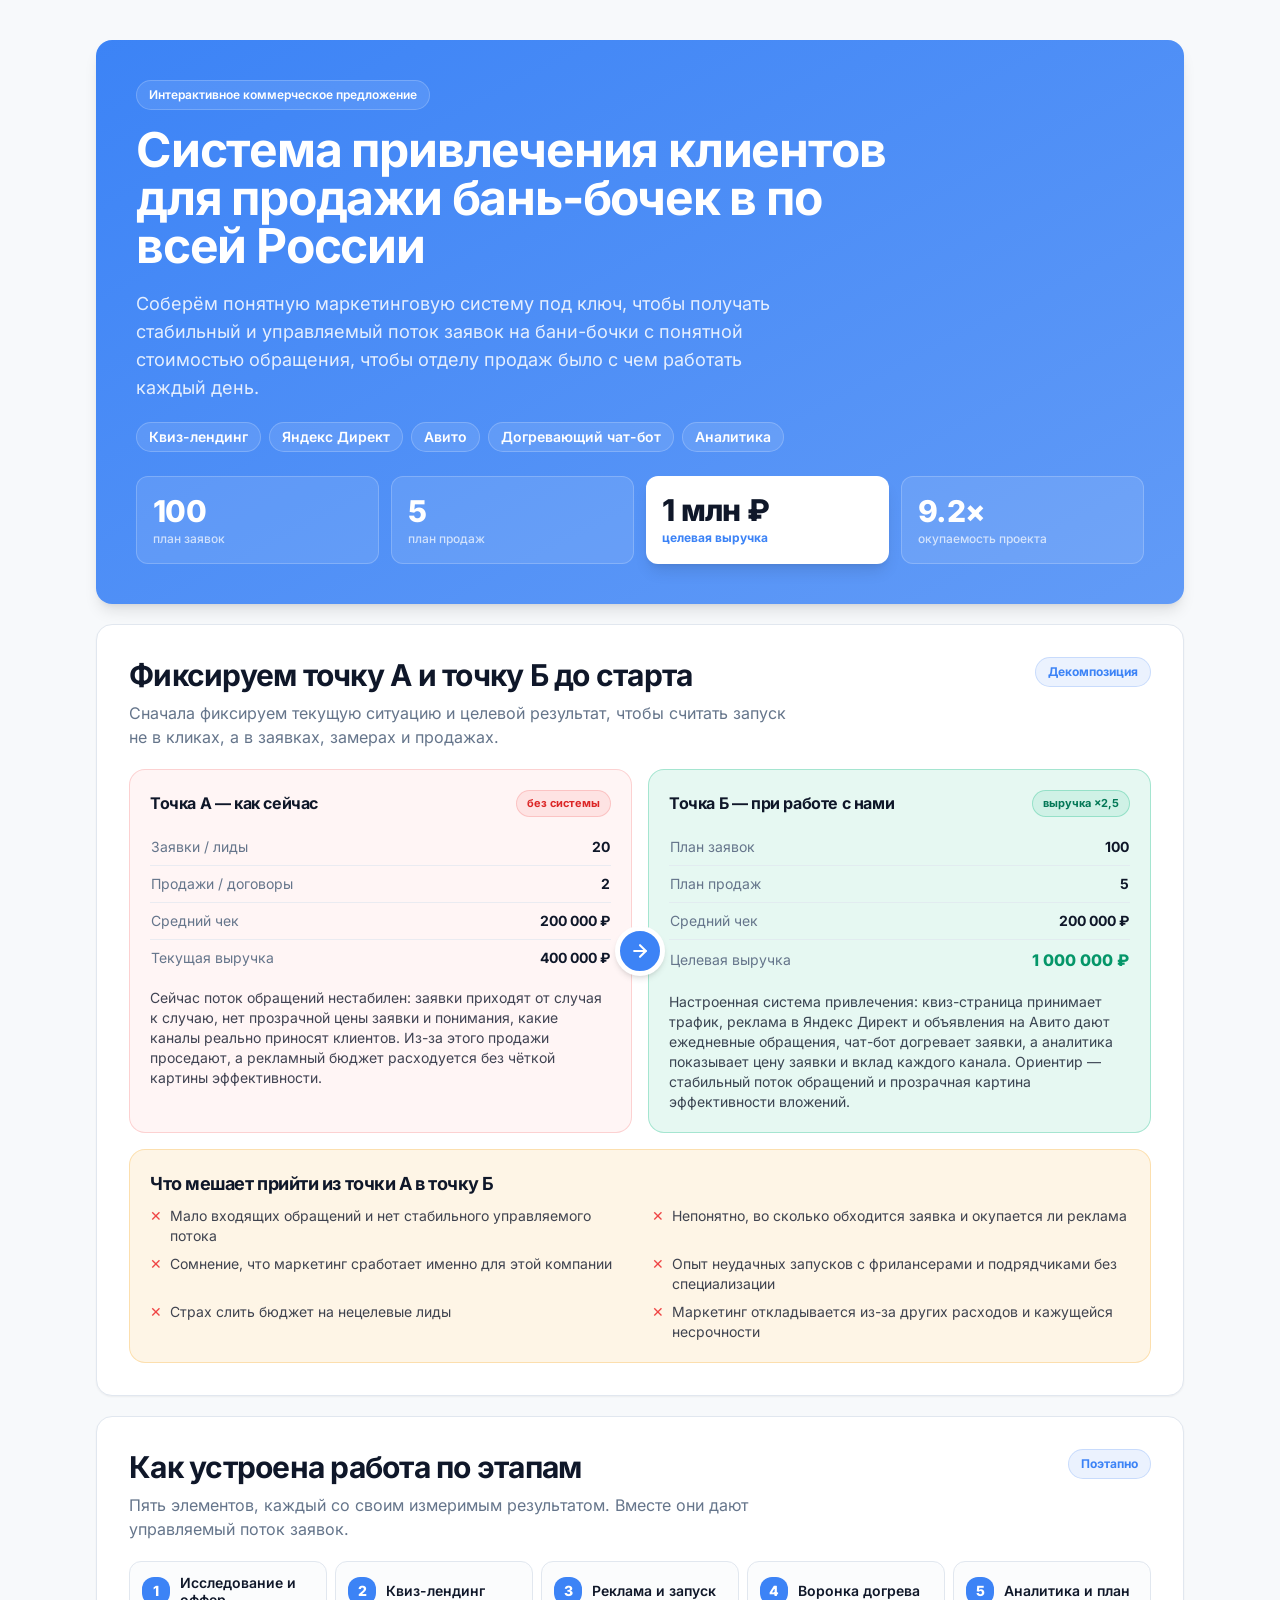
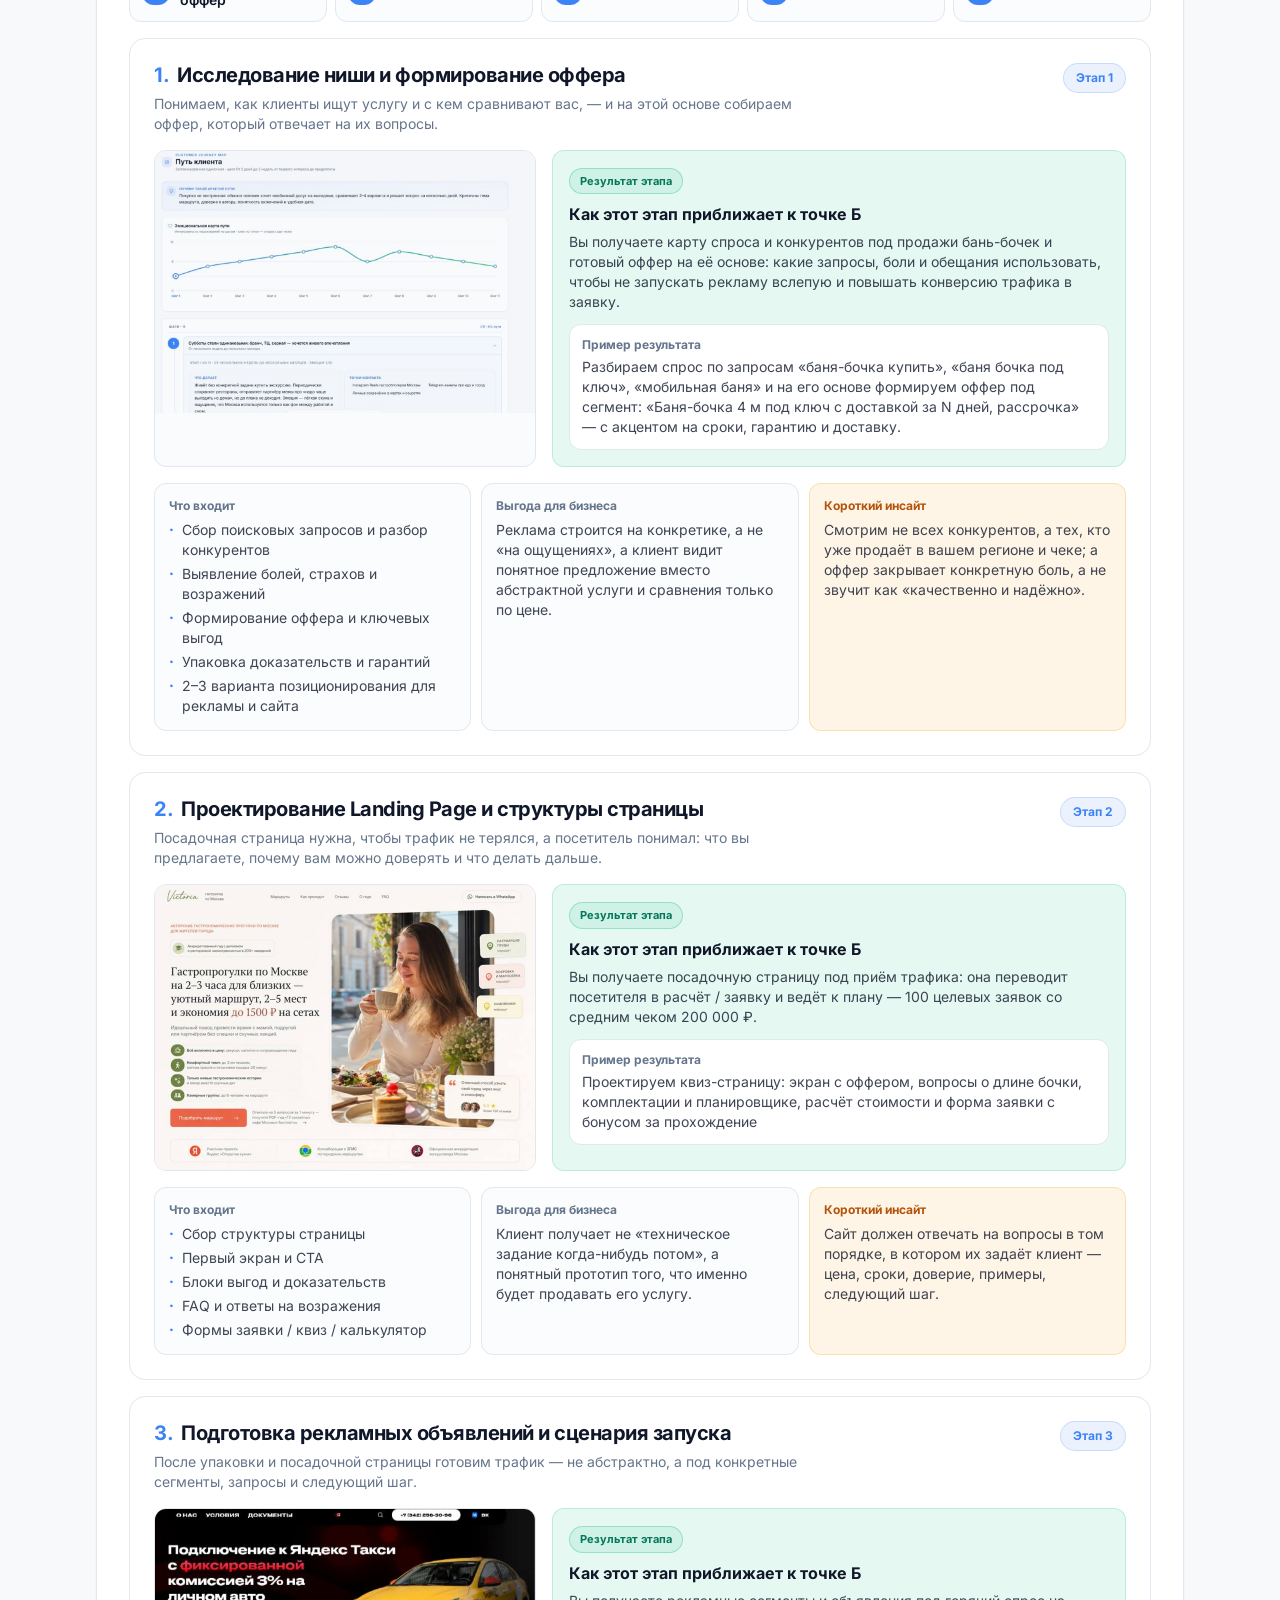
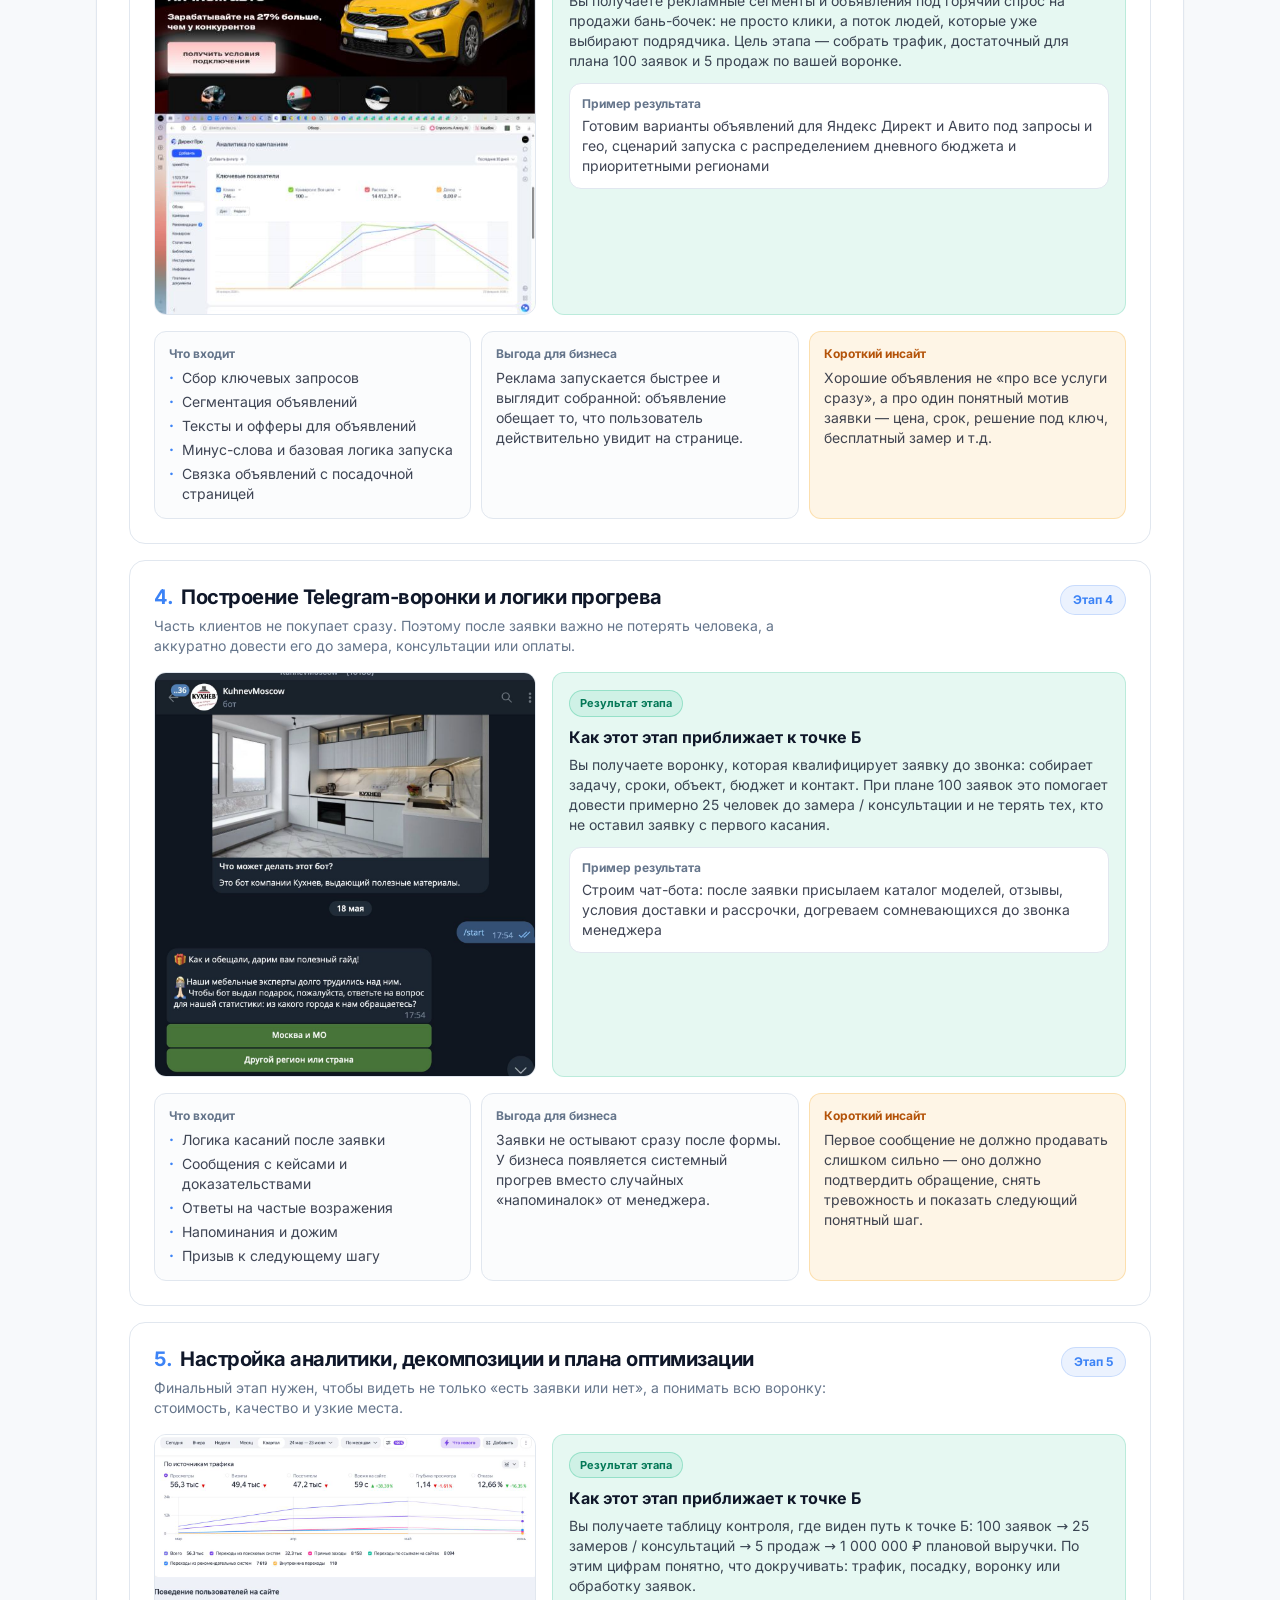
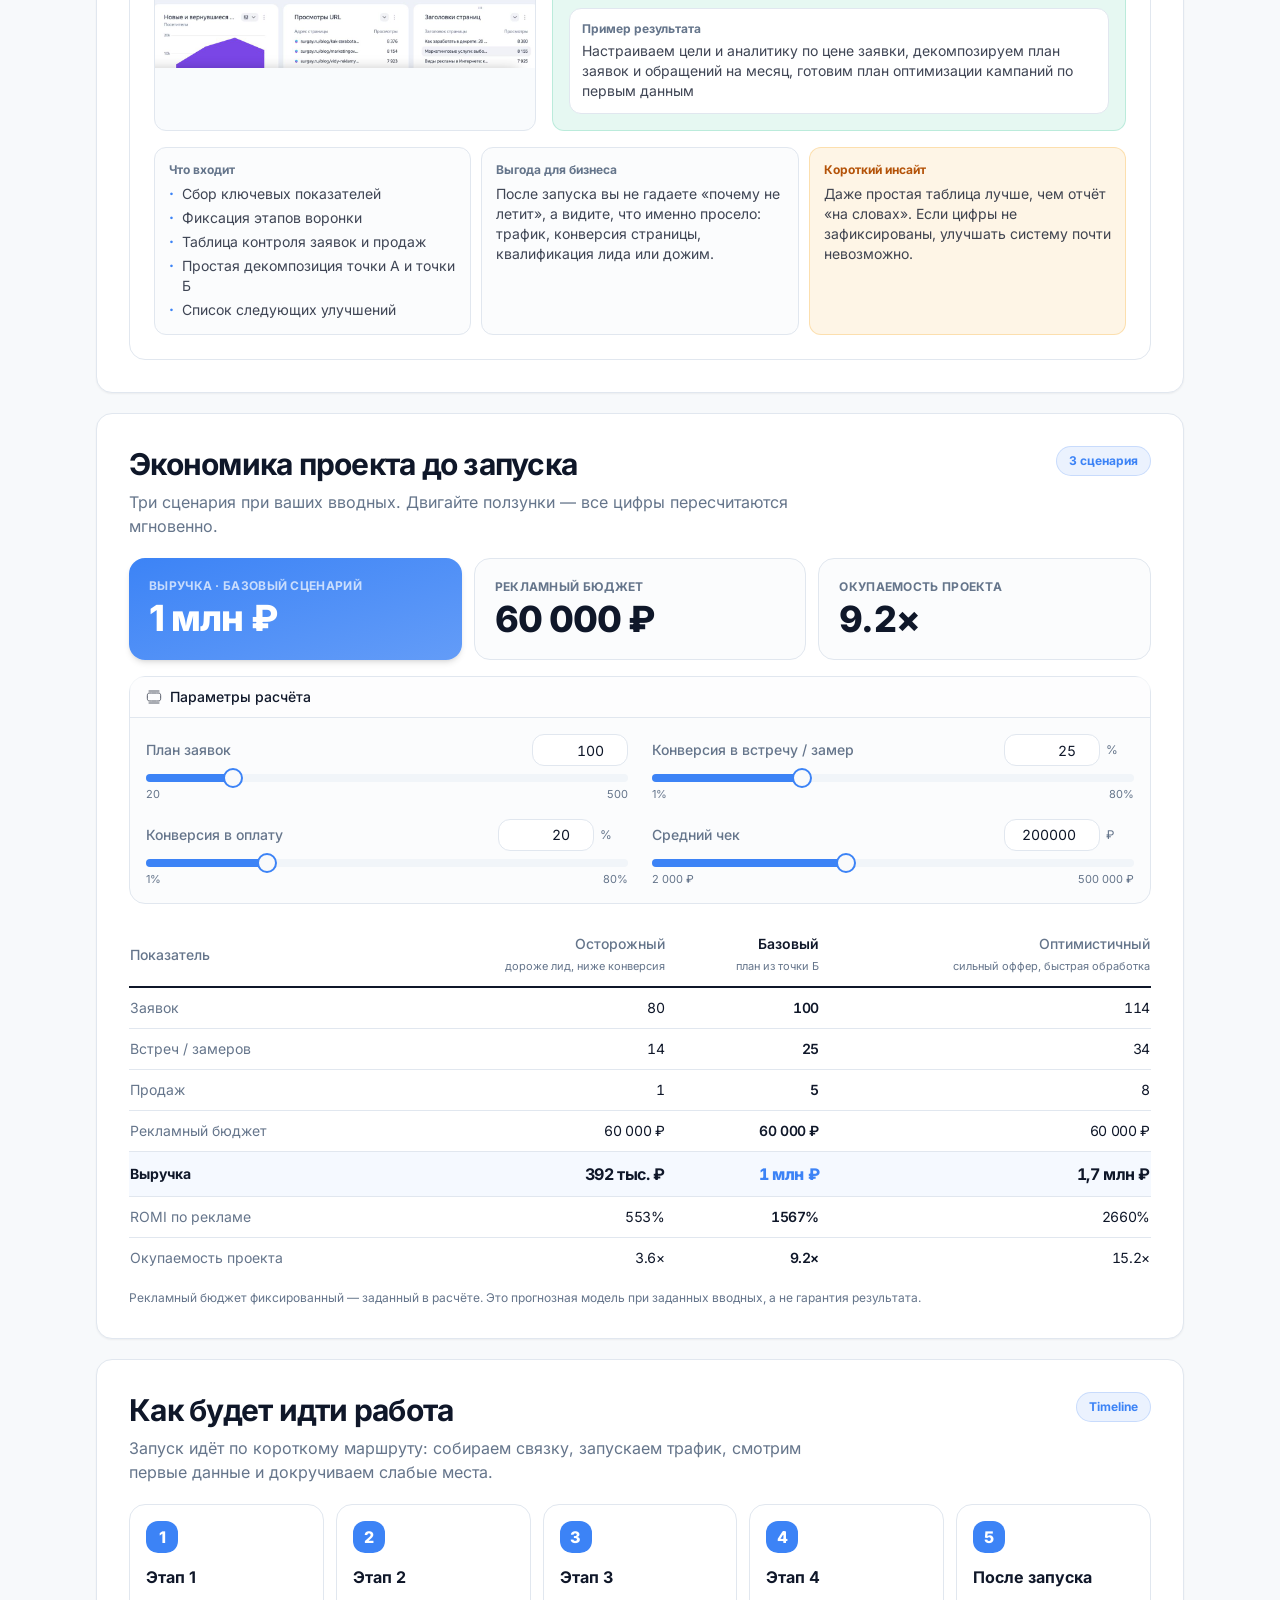
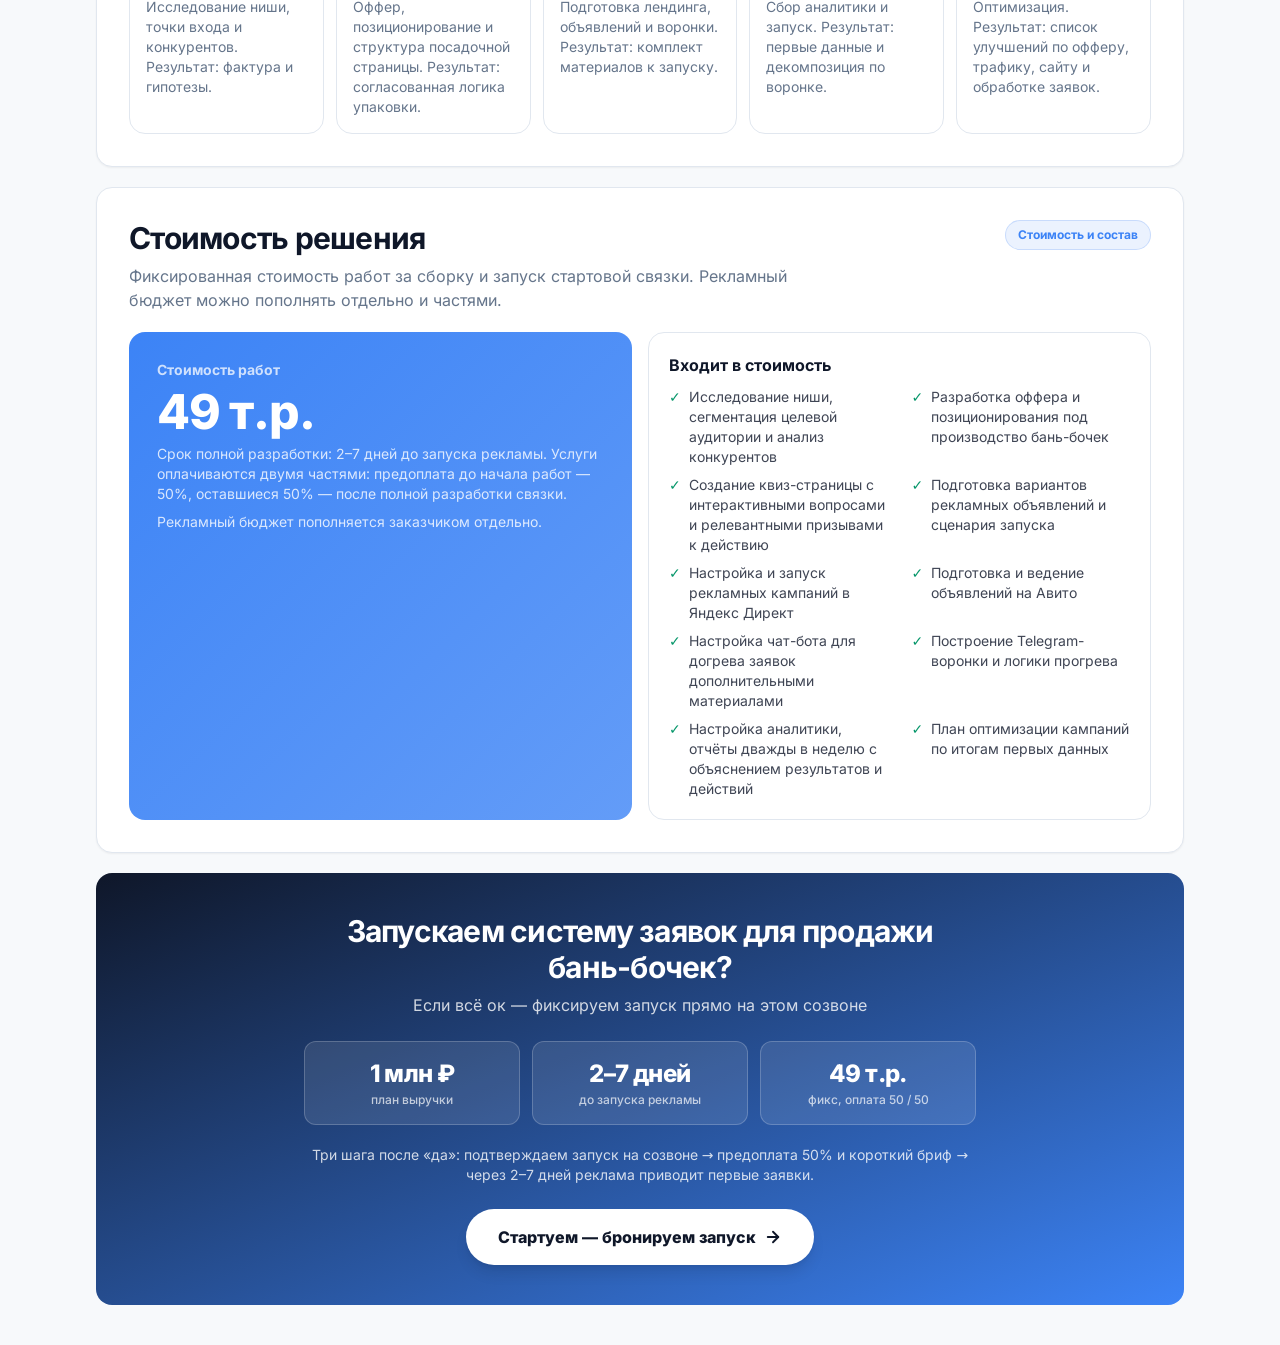
==== kp.html @ d9bc953f "Интерактивное КП + генератор-бриф под клиента Одностраничное КП с рабочим калькулятором экономики и " ====
<!doctype html>
<html lang="ru" class="light" style="color-scheme: light;">
<head>
<meta charset="UTF-8">
<meta name="viewport" content="width=device-width, initial-scale=1.0, viewport-fit=cover">
<title>КП · продажи бань-бочек</title>
<meta name="description" content="SurgayGPT - комплексный маркетинг, который делает ИИ: стратегия, сайт, креативы и тексты за 2–3 часа">
<meta name="author" content="SurgayGPT Team">
<meta property="og:title" content="SurgayGPT 2.0 — ИИ-агентство маркетинга">
<meta property="og:description" content="Комплексный маркетинг, который делает ИИ: стратегия, сайт, креативы и тексты за 2–3 часа">
<meta property="og:type" content="website">
<meta property="og:image" content="assets/img/logo-icon.svg">
<link rel="icon" href="assets/img/logo-icon.svg" type="image/svg+xml">
<link rel="stylesheet" href="assets/style.css">
</head>
<body>
<div id="root"><script>!function(){try{var d=document.documentElement,c=d.classList;c.remove('light','dark');var e=localStorage.getItem('surgaygpt-theme');if(e){c.add(e|| '')}else{c.add('light');}if(e==='light'||e==='dark'||!e)d.style.colorScheme=e||'light'}catch(t){}}();</script><div role="region" aria-label="Notifications (F8)" tabindex="-1" style="pointer-events: none;"><ol tabindex="-1" class="fixed top-0 z-[100] flex max-h-screen w-full flex-col-reverse p-4 sm:bottom-0 sm:right-0 sm:top-auto sm:flex-col md:max-w-[420px]"></ol></div><section aria-label="Notifications alt+T" tabindex="-1" aria-live="polite" aria-relevant="additions text" aria-atomic="false"></section><div class="min-h-screen bg-background"><div class="w-full bg-muted/20"><div class="mx-auto max-w-6xl space-y-5 px-4 py-6 sm:px-6 lg:px-8 lg:py-10"><section class="relative overflow-hidden rounded-2xl bg-gradient-to-br from-primary to-primary/80 p-8 text-primary-foreground shadow-lg sm:p-10"><div class="mb-4 inline-flex items-center gap-2 rounded-full border border-primary-foreground/20 bg-primary-foreground/10 px-3 py-1.5 text-xs font-semibold">Интерактивное коммерческое предложение</div><h2 id="kp-hero-title" class="max-w-3xl text-3xl font-bold leading-[0.98] tracking-tight sm:text-5xl">Система привлечения клиентов для продажи бань-бочек в по всей России</h2><p id="kp-hero-sub" class="mt-5 max-w-2xl text-lg text-primary-foreground/85">Соберём понятную маркетинговую систему из <strong>Квиз-лендинг + Яндекс Директ + Авито + Догревающий чат-бот + Аналитика</strong>, чтобы получать стабильный и управляемый поток заявок на бани-бочки с понятной стоимостью обращения, чтобы отделу продаж было с чем работать каждый день без хаоса, догадок и лишних согласований.</p><div id="kp-hero-channels" class="mt-5 flex flex-wrap gap-2"><span class="rounded-full border border-primary-foreground/20 bg-primary-foreground/10 px-3 py-1 text-sm font-semibold">Квиз-лендинг</span><span class="rounded-full border border-primary-foreground/20 bg-primary-foreground/10 px-3 py-1 text-sm font-semibold">Яндекс Директ</span><span class="rounded-full border border-primary-foreground/20 bg-primary-foreground/10 px-3 py-1 text-sm font-semibold">Авито</span><span class="rounded-full border border-primary-foreground/20 bg-primary-foreground/10 px-3 py-1 text-sm font-semibold">Догревающий чат-бот</span><span class="rounded-full border border-primary-foreground/20 bg-primary-foreground/10 px-3 py-1 text-sm font-semibold">Аналитика</span></div><div class="mt-6 grid grid-cols-2 gap-3 sm:grid-cols-4"><div class="rounded-xl border border-primary-foreground/20 bg-primary-foreground/10 p-4"><div id="kp-hero-leads" class="text-2xl font-black tracking-tight sm:text-3xl">100</div><div class="mt-0.5 text-xs font-medium text-primary-foreground/70">план заявок</div></div><div class="rounded-xl border border-primary-foreground/20 bg-primary-foreground/10 p-4"><div id="kp-hero-sales" class="text-2xl font-black tracking-tight sm:text-3xl">5</div><div class="mt-0.5 text-xs font-medium text-primary-foreground/70">план продаж</div></div><div class="rounded-xl bg-card p-4 shadow-lg"><div id="kp-hero-rev" class="text-2xl font-black tracking-tight text-foreground sm:text-3xl">1 млн ₽</div><div class="mt-0.5 text-xs font-bold text-primary">целевая выручка</div></div><div class="rounded-xl border border-primary-foreground/20 bg-primary-foreground/10 p-4"><div id="kp-hero-pay" class="text-2xl font-black tracking-tight sm:text-3xl">9.2×</div><div class="mt-0.5 text-xs font-medium text-primary-foreground/70">окупаемость проекта</div></div></div></section><section class="mt-5 rounded-2xl border border-border bg-card p-6 shadow-sm sm:p-8"><div class="mb-5 flex flex-col items-start justify-between gap-4 sm:flex-row"><div><h3 class="max-w-2xl text-2xl font-bold leading-tight tracking-tight sm:text-3xl">Фиксируем точку А и точку Б до старта</h3><p class="mt-2 max-w-2xl text-base text-muted-foreground">Сначала фиксируем текущую ситуацию и целевой результат, чтобы считать запуск не в кликах, а в заявках, замерах и продажах.</p></div><span class="inline-flex whitespace-nowrap rounded-full border border-primary/20 bg-primary/10 px-3 py-1.5 text-xs font-bold text-primary">Декомпозиция</span></div><div class="relative grid grid-cols-1 gap-4 lg:grid-cols-2"><div class="absolute hidden h-10 w-10 items-center justify-center rounded-full bg-primary text-primary-foreground shadow-md lg:flex" style="left:50%;top:50%;transform:translate(-50%,-50%);z-index:1;box-sizing:content-box;border:5px solid hsl(var(--card))"><svg xmlns="http://www.w3.org/2000/svg" width="20" height="20" viewBox="0 0 24 24" fill="none" stroke="currentColor" stroke-width="2.5" stroke-linecap="round" stroke-linejoin="round"><path d="M5 12h14"></path><path d="m12 5 7 7-7 7"></path></svg></div><div class="rounded-2xl border border-red-500/20 bg-red-500/5 p-5"><div class="mb-3 flex items-center justify-between gap-2"><h4 class="text-base font-bold tracking-tight">Точка А — как сейчас</h4><span class="inline-flex whitespace-nowrap rounded-full border border-red-500/20 bg-red-500/10 px-2.5 py-1 text-[11px] font-bold text-red-600">без системы</span></div><table class="w-full border-collapse text-sm"><tbody><tr class="border-t border-border/70 first:border-t-0"><th class="py-2 text-left font-normal text-muted-foreground">Заявки / лиды</th><td class="py-2 text-right"><strong id="kp-a-leads" class="text-foreground">20</strong></td></tr><tr class="border-t border-border/70 first:border-t-0"><th class="py-2 text-left font-normal text-muted-foreground">Продажи / договоры</th><td class="py-2 text-right"><strong id="kp-a-sales" class="text-foreground">2</strong></td></tr><tr class="border-t border-border/70 first:border-t-0"><th class="py-2 text-left font-normal text-muted-foreground">Средний чек</th><td class="py-2 text-right"><strong id="kp-a-check" class="text-foreground">180&nbsp;000 ₽</strong></td></tr><tr class="border-t border-border/70 first:border-t-0"><th class="py-2 text-left font-normal text-muted-foreground">Текущая выручка</th><td class="py-2 text-right"><strong id="kp-a-rev" class="text-foreground">360&nbsp;000 ₽</strong></td></tr></tbody></table><p id="kp-a-text" class="mt-3 whitespace-pre-line text-sm text-foreground/80">Сейчас поток обращений нестабилен: заявки приходят от случая к случаю, нет прозрачной цены заявки и понимания, какие каналы реально приносят клиентов. Из-за этого продажи проседают, а рекламный бюджет расходуется без чёткой картины эффективности.</p></div><div class="rounded-2xl border border-emerald-500/30 bg-emerald-500/10 p-5"><div class="mb-3 flex items-center justify-between gap-2"><h4 class="text-base font-bold tracking-tight">Точка Б — при работе с нами</h4><span id="kp-b-growth" class="inline-flex whitespace-nowrap rounded-full border border-emerald-500/30 bg-emerald-500/10 px-2.5 py-1 text-[11px] font-bold text-emerald-700 dark:text-emerald-300">выручка ×2,5</span></div><table class="w-full border-collapse text-sm"><tbody><tr class="border-t border-border/70 first:border-t-0"><th class="py-2 text-left font-normal text-muted-foreground">План заявок</th><td class="py-2 text-right"><strong id="kp-b-leads" class="text-foreground">164</strong></td></tr><tr class="border-t border-border/70 first:border-t-0"><th class="py-2 text-left font-normal text-muted-foreground">План продаж</th><td class="py-2 text-right"><strong id="kp-b-sales" class="text-foreground">11</strong></td></tr><tr class="border-t border-border/70 first:border-t-0"><th class="py-2 text-left font-normal text-muted-foreground">Средний чек</th><td class="py-2 text-right"><strong id="kp-b-check" class="text-foreground">180&nbsp;000 ₽</strong></td></tr><tr class="border-t border-border/70 first:border-t-0"><th class="py-2 text-left font-normal text-muted-foreground">Целевая выручка</th><td class="py-2 text-right"><strong id="kp-b-rev" class="text-base font-extrabold text-emerald-600">1&nbsp;400&nbsp;000 ₽</strong></td></tr></tbody></table><p id="kp-b-text" class="mt-3 whitespace-pre-line text-sm text-foreground/80">Настроенная система привлечения: квиз-страница принимает трафик, реклама в Яндекс Директ и объявления на Авито дают ежедневные обращения, чат-бот догревает заявки, а аналитика показывает цену заявки и вклад каждого канала. Ориентир — стабильный поток обращений и прозрачная картина эффективности вложений.</p></div></div><div class="mt-4 rounded-2xl border border-amber-500/25 bg-amber-500/10 p-5"><h4 class="mb-2 text-lg font-bold tracking-tight">Что мешает прийти из точки А в точку Б</h4><ul id="kp-pains" class="grid grid-cols-1 gap-x-6 gap-y-2 text-sm text-foreground/80 sm:grid-cols-2"><li class="flex gap-2"><span class="font-extrabold text-red-500">✕</span>Мало входящих обращений и нет стабильного управляемого потока</li><li class="flex gap-2"><span class="font-extrabold text-red-500">✕</span>Непонятно, во сколько обходится заявка и окупается ли реклама</li><li class="flex gap-2"><span class="font-extrabold text-red-500">✕</span>Сомнение, что маркетинг сработает именно для этой компании</li><li class="flex gap-2"><span class="font-extrabold text-red-500">✕</span>Опыт неудачных запусков с фрилансерами и подрядчиками без специализации</li><li class="flex gap-2"><span class="font-extrabold text-red-500">✕</span>Страх слить бюджет на нецелевые лиды</li><li class="flex gap-2"><span class="font-extrabold text-red-500">✕</span>Маркетинг откладывается из-за других расходов и кажущейся несрочности</li></ul></div></section><section class="mt-5 rounded-2xl border border-border bg-card p-6 shadow-sm sm:p-8"><div class="mb-5 flex flex-col items-start justify-between gap-4 sm:flex-row"><div><h3 class="max-w-2xl text-2xl font-bold leading-tight tracking-tight sm:text-3xl">Как устроена работа по этапам</h3><p class="mt-2 max-w-2xl text-base text-muted-foreground">Пять элементов, каждый со своим измеримым результатом. Вместе они дают управляемый поток заявок.</p></div><span class="inline-flex whitespace-nowrap rounded-full border border-primary/20 bg-primary/10 px-3 py-1.5 text-xs font-bold text-primary">Поэтапно</span></div><div class="mb-4 grid grid-cols-2 gap-2 md:grid-cols-5"><div class="flex items-center gap-2.5 rounded-xl border border-border bg-secondary/30 p-3"><span class="grid h-7 w-7 shrink-0 place-items-center rounded-lg bg-primary text-sm font-extrabold text-primary-foreground">1</span><span class="text-sm font-semibold leading-tight">Исследование и оффер</span></div><div class="flex items-center gap-2.5 rounded-xl border border-border bg-secondary/30 p-3"><span class="grid h-7 w-7 shrink-0 place-items-center rounded-lg bg-primary text-sm font-extrabold text-primary-foreground">2</span><span class="text-sm font-semibold leading-tight">Квиз-лендинг</span></div><div class="flex items-center gap-2.5 rounded-xl border border-border bg-secondary/30 p-3"><span class="grid h-7 w-7 shrink-0 place-items-center rounded-lg bg-primary text-sm font-extrabold text-primary-foreground">3</span><span class="text-sm font-semibold leading-tight">Реклама и запуск</span></div><div class="flex items-center gap-2.5 rounded-xl border border-border bg-secondary/30 p-3"><span class="grid h-7 w-7 shrink-0 place-items-center rounded-lg bg-primary text-sm font-extrabold text-primary-foreground">4</span><span class="text-sm font-semibold leading-tight">Воронка догрева</span></div><div class="flex items-center gap-2.5 rounded-xl border border-border bg-secondary/30 p-3"><span class="grid h-7 w-7 shrink-0 place-items-center rounded-lg bg-primary text-sm font-extrabold text-primary-foreground">5</span><span class="text-sm font-semibold leading-tight">Аналитика и план</span></div></div><div class="space-y-4"><div class="rounded-2xl border border-border bg-card p-5 sm:p-6"><div class="mb-4 flex flex-col items-start justify-between gap-3 sm:flex-row"><div><h4 class="flex items-baseline gap-2 text-xl font-bold leading-tight tracking-tight"><span class="text-primary">1.</span>Исследование ниши и формирование оффера</h4><p class="mt-1.5 max-w-2xl text-sm text-muted-foreground">Понимаем, как клиенты ищут услугу и с кем сравнивают вас, — и на этой основе собираем оффер, который отвечает на их вопросы.</p></div><span class="inline-flex whitespace-nowrap rounded-full border border-primary/20 bg-primary/10 px-3 py-1.5 text-xs font-bold text-primary">Этап 1</span></div><div class="grid grid-cols-1 gap-4 lg:grid-cols-[minmax(0,2fr)_minmax(0,3fr)]"><div class="overflow-hidden rounded-xl border border-border bg-secondary/40"><img src="assets/img/analysis.jpg" alt="Результат этапа: Исследование ниши и формирование оффера" class="h-auto w-full"></div><div class="rounded-xl border border-emerald-500/20 bg-emerald-500/10 p-4"><span class="inline-flex rounded-full border border-emerald-500/30 bg-emerald-500/10 px-2.5 py-1 text-[11px] font-bold text-emerald-700 dark:text-emerald-300">Результат этапа</span><h5 class="mt-2 text-base font-bold">Как этот этап приближает к точке Б</h5><p class="mt-1.5 text-sm text-foreground/80">Вы получаете карту спроса и конкурентов под продажи бань-бочек и готовый оффер на её основе: какие запросы, боли и обещания использовать, чтобы не запускать рекламу вслепую и повышать конверсию трафика в заявку.</p><div class="mt-3 rounded-lg border border-border bg-card p-3 text-sm"><strong class="mb-1 block text-xs text-muted-foreground">Пример результата</strong><p class="text-foreground/80">Разбираем спрос по запросам «баня-бочка купить», «баня бочка под ключ», «мобильная баня» и на его основе формируем оффер под сегмент: «Баня-бочка 4 м под ключ с доставкой за N дней, рассрочка» — с акцентом на сроки, гарантию и доставку.</p></div></div></div><div class="mt-4 grid grid-cols-1 gap-2.5 sm:grid-cols-3"><div class="rounded-xl border border-border bg-secondary/30 p-3.5 text-sm"><strong class="mb-1.5 block text-xs text-muted-foreground">Что входит</strong><ul class="space-y-1 text-foreground/80"><li class="flex gap-2"><span class="font-extrabold text-primary">·</span>Сбор поисковых запросов и разбор конкурентов</li><li class="flex gap-2"><span class="font-extrabold text-primary">·</span>Выявление болей, страхов и возражений</li><li class="flex gap-2"><span class="font-extrabold text-primary">·</span>Формирование оффера и ключевых выгод</li><li class="flex gap-2"><span class="font-extrabold text-primary">·</span>Упаковка доказательств и гарантий</li><li class="flex gap-2"><span class="font-extrabold text-primary">·</span>2–3 варианта позиционирования для рекламы и сайта</li></ul></div><div class="rounded-xl border border-border bg-secondary/30 p-3.5 text-sm"><strong class="mb-1.5 block text-xs text-muted-foreground">Выгода для бизнеса</strong><p class="text-foreground/80">Реклама строится на конкретике, а не «на ощущениях», а клиент видит понятное предложение вместо абстрактной услуги и сравнения только по цене.</p></div><div class="rounded-xl border border-amber-500/25 bg-amber-500/10 p-3.5 text-sm"><strong class="mb-1.5 block text-xs text-amber-700 dark:text-amber-400">Короткий инсайт</strong><p class="text-foreground/80">Смотрим не всех конкурентов, а тех, кто уже продаёт в вашем регионе и чеке; а оффер закрывает конкретную боль, а не звучит как «качественно и надёжно».</p></div></div></div><div class="rounded-2xl border border-border bg-card p-5 sm:p-6"><div class="mb-4 flex flex-col items-start justify-between gap-3 sm:flex-row"><div><h4 class="flex items-baseline gap-2 text-xl font-bold leading-tight tracking-tight"><span class="text-primary">2.</span>Проектирование Landing Page и структуры страницы</h4><p class="mt-1.5 max-w-2xl text-sm text-muted-foreground">Посадочная страница нужна, чтобы трафик не терялся, а посетитель понимал: что вы предлагаете, почему вам можно доверять и что делать дальше.</p></div><span class="inline-flex whitespace-nowrap rounded-full border border-primary/20 bg-primary/10 px-3 py-1.5 text-xs font-bold text-primary">Этап 2</span></div><div class="grid grid-cols-1 gap-4 lg:grid-cols-[minmax(0,2fr)_minmax(0,3fr)]"><div class="overflow-hidden rounded-xl border border-border bg-secondary/40"><img src="assets/img/landing.jpg" alt="Результат этапа: Проектирование Landing Page и структуры страницы" class="h-auto w-full"></div><div class="rounded-xl border border-emerald-500/20 bg-emerald-500/10 p-4"><span class="inline-flex rounded-full border border-emerald-500/30 bg-emerald-500/10 px-2.5 py-1 text-[11px] font-bold text-emerald-700 dark:text-emerald-300">Результат этапа</span><h5 class="mt-2 text-base font-bold">Как этот этап приближает к точке Б</h5><p class="mt-1.5 text-sm text-foreground/80">Вы получаете посадочную страницу под приём трафика: она переводит посетителя в расчёт / заявку и ведёт к плану — <span data-kp="leads">164</span> целевых заявок со средним чеком <span data-kp="check">180&nbsp;000 ₽</span>.</p><div class="mt-3 rounded-lg border border-border bg-card p-3 text-sm"><strong class="mb-1 block text-xs text-muted-foreground">Пример результата</strong><p class="text-foreground/80">Проектируем квиз-страницу: экран с оффером, вопросы о длине бочки, комплектации и планировщике, расчёт стоимости и форма заявки с бонусом за прохождение</p></div></div></div><div class="mt-4 grid grid-cols-1 gap-2.5 sm:grid-cols-3"><div class="rounded-xl border border-border bg-secondary/30 p-3.5 text-sm"><strong class="mb-1.5 block text-xs text-muted-foreground">Что входит</strong><ul class="space-y-1 text-foreground/80"><li class="flex gap-2"><span class="font-extrabold text-primary">·</span>Сбор структуры страницы</li><li class="flex gap-2"><span class="font-extrabold text-primary">·</span>Первый экран и CTA</li><li class="flex gap-2"><span class="font-extrabold text-primary">·</span>Блоки выгод и доказательств</li><li class="flex gap-2"><span class="font-extrabold text-primary">·</span>FAQ и ответы на возражения</li><li class="flex gap-2"><span class="font-extrabold text-primary">·</span>Формы заявки / квиз / калькулятор</li></ul></div><div class="rounded-xl border border-border bg-secondary/30 p-3.5 text-sm"><strong class="mb-1.5 block text-xs text-muted-foreground">Выгода для бизнеса</strong><p class="text-foreground/80">Клиент получает не «техническое задание когда-нибудь потом», а понятный прототип того, что именно будет продавать его услугу.</p></div><div class="rounded-xl border border-amber-500/25 bg-amber-500/10 p-3.5 text-sm"><strong class="mb-1.5 block text-xs text-amber-700 dark:text-amber-400">Короткий инсайт</strong><p class="text-foreground/80">Сайт должен отвечать на вопросы в том порядке, в котором их задаёт клиент — цена, сроки, доверие, примеры, следующий шаг.</p></div></div></div><div class="rounded-2xl border border-border bg-card p-5 sm:p-6"><div class="mb-4 flex flex-col items-start justify-between gap-3 sm:flex-row"><div><h4 class="flex items-baseline gap-2 text-xl font-bold leading-tight tracking-tight"><span class="text-primary">3.</span>Подготовка рекламных объявлений и сценария запуска</h4><p class="mt-1.5 max-w-2xl text-sm text-muted-foreground">После упаковки и посадочной страницы готовим трафик — не абстрактно, а под конкретные сегменты, запросы и следующий шаг.</p></div><span class="inline-flex whitespace-nowrap rounded-full border border-primary/20 bg-primary/10 px-3 py-1.5 text-xs font-bold text-primary">Этап 3</span></div><div class="grid grid-cols-1 gap-4 lg:grid-cols-[minmax(0,2fr)_minmax(0,3fr)]"><div class="overflow-hidden rounded-xl border border-border bg-secondary/40"><img src="assets/img/ads.jpg" alt="Результат этапа: Подготовка рекламных объявлений и сценария запуска" class="h-auto w-full"></div><div class="rounded-xl border border-emerald-500/20 bg-emerald-500/10 p-4"><span class="inline-flex rounded-full border border-emerald-500/30 bg-emerald-500/10 px-2.5 py-1 text-[11px] font-bold text-emerald-700 dark:text-emerald-300">Результат этапа</span><h5 class="mt-2 text-base font-bold">Как этот этап приближает к точке Б</h5><p class="mt-1.5 text-sm text-foreground/80">Вы получаете рекламные сегменты и объявления под горячий спрос на продажи бань-бочек: не просто клики, а поток людей, которые уже выбирают подрядчика. Цель этапа — собрать трафик, достаточный для плана <span data-kp="leads">164</span> заявок и <span data-kp="sales">11</span> продаж по вашей воронке.</p><div class="mt-3 rounded-lg border border-border bg-card p-3 text-sm"><strong class="mb-1 block text-xs text-muted-foreground">Пример результата</strong><p class="text-foreground/80">Готовим варианты объявлений для Яндекс Директ и Авито под запросы и гео, сценарий запуска с распределением дневного бюджета и приоритетными регионами</p></div></div></div><div class="mt-4 grid grid-cols-1 gap-2.5 sm:grid-cols-3"><div class="rounded-xl border border-border bg-secondary/30 p-3.5 text-sm"><strong class="mb-1.5 block text-xs text-muted-foreground">Что входит</strong><ul class="space-y-1 text-foreground/80"><li class="flex gap-2"><span class="font-extrabold text-primary">·</span>Сбор ключевых запросов</li><li class="flex gap-2"><span class="font-extrabold text-primary">·</span>Сегментация объявлений</li><li class="flex gap-2"><span class="font-extrabold text-primary">·</span>Тексты и офферы для объявлений</li><li class="flex gap-2"><span class="font-extrabold text-primary">·</span>Минус-слова и базовая логика запуска</li><li class="flex gap-2"><span class="font-extrabold text-primary">·</span>Связка объявлений с посадочной страницей</li></ul></div><div class="rounded-xl border border-border bg-secondary/30 p-3.5 text-sm"><strong class="mb-1.5 block text-xs text-muted-foreground">Выгода для бизнеса</strong><p class="text-foreground/80">Реклама запускается быстрее и выглядит собранной: объявление обещает то, что пользователь действительно увидит на странице.</p></div><div class="rounded-xl border border-amber-500/25 bg-amber-500/10 p-3.5 text-sm"><strong class="mb-1.5 block text-xs text-amber-700 dark:text-amber-400">Короткий инсайт</strong><p class="text-foreground/80">Хорошие объявления не «про все услуги сразу», а про один понятный мотив заявки — цена, срок, решение под ключ, бесплатный замер и т.д.</p></div></div></div><div class="rounded-2xl border border-border bg-card p-5 sm:p-6"><div class="mb-4 flex flex-col items-start justify-between gap-3 sm:flex-row"><div><h4 class="flex items-baseline gap-2 text-xl font-bold leading-tight tracking-tight"><span class="text-primary">4.</span>Построение Telegram-воронки и логики прогрева</h4><p class="mt-1.5 max-w-2xl text-sm text-muted-foreground">Часть клиентов не покупает сразу. Поэтому после заявки важно не потерять человека, а аккуратно довести его до замера, консультации или оплаты.</p></div><span class="inline-flex whitespace-nowrap rounded-full border border-primary/20 bg-primary/10 px-3 py-1.5 text-xs font-bold text-primary">Этап 4</span></div><div class="grid grid-cols-1 gap-4 lg:grid-cols-[minmax(0,2fr)_minmax(0,3fr)]"><div class="overflow-hidden rounded-xl border border-border bg-secondary/40"><img src="assets/img/funnel.jpg" alt="Результат этапа: Построение Telegram-воронки и логики прогрева" class="h-auto w-full"></div><div class="rounded-xl border border-emerald-500/20 bg-emerald-500/10 p-4"><span class="inline-flex rounded-full border border-emerald-500/30 bg-emerald-500/10 px-2.5 py-1 text-[11px] font-bold text-emerald-700 dark:text-emerald-300">Результат этапа</span><h5 class="mt-2 text-base font-bold">Как этот этап приближает к точке Б</h5><p class="mt-1.5 text-sm text-foreground/80">Вы получаете воронку, которая квалифицирует заявку до звонка: собирает задачу, сроки, объект, бюджет и контакт. При плане <span data-kp="leads">164</span> заявок это помогает довести примерно <span data-kp="meetings">57</span> человек до замера / консультации и не терять тех, кто не оставил заявку с первого касания.</p><div class="mt-3 rounded-lg border border-border bg-card p-3 text-sm"><strong class="mb-1 block text-xs text-muted-foreground">Пример результата</strong><p class="text-foreground/80">Строим чат-бота: после заявки присылаем каталог моделей, отзывы, условия доставки и рассрочки, догреваем сомневающихся до звонка менеджера</p></div></div></div><div class="mt-4 grid grid-cols-1 gap-2.5 sm:grid-cols-3"><div class="rounded-xl border border-border bg-secondary/30 p-3.5 text-sm"><strong class="mb-1.5 block text-xs text-muted-foreground">Что входит</strong><ul class="space-y-1 text-foreground/80"><li class="flex gap-2"><span class="font-extrabold text-primary">·</span>Логика касаний после заявки</li><li class="flex gap-2"><span class="font-extrabold text-primary">·</span>Сообщения с кейсами и доказательствами</li><li class="flex gap-2"><span class="font-extrabold text-primary">·</span>Ответы на частые возражения</li><li class="flex gap-2"><span class="font-extrabold text-primary">·</span>Напоминания и дожим</li><li class="flex gap-2"><span class="font-extrabold text-primary">·</span>Призыв к следующему шагу</li></ul></div><div class="rounded-xl border border-border bg-secondary/30 p-3.5 text-sm"><strong class="mb-1.5 block text-xs text-muted-foreground">Выгода для бизнеса</strong><p class="text-foreground/80">Заявки не остывают сразу после формы. У бизнеса появляется системный прогрев вместо случайных «напоминалок» от менеджера.</p></div><div class="rounded-xl border border-amber-500/25 bg-amber-500/10 p-3.5 text-sm"><strong class="mb-1.5 block text-xs text-amber-700 dark:text-amber-400">Короткий инсайт</strong><p class="text-foreground/80">Первое сообщение не должно продавать слишком сильно — оно должно подтвердить обращение, снять тревожность и показать следующий понятный шаг.</p></div></div></div><div class="rounded-2xl border border-border bg-card p-5 sm:p-6"><div class="mb-4 flex flex-col items-start justify-between gap-3 sm:flex-row"><div><h4 class="flex items-baseline gap-2 text-xl font-bold leading-tight tracking-tight"><span class="text-primary">5.</span>Настройка аналитики, декомпозиции и плана оптимизации</h4><p class="mt-1.5 max-w-2xl text-sm text-muted-foreground">Финальный этап нужен, чтобы видеть не только «есть заявки или нет», а понимать всю воронку: стоимость, качество и узкие места.</p></div><span class="inline-flex whitespace-nowrap rounded-full border border-primary/20 bg-primary/10 px-3 py-1.5 text-xs font-bold text-primary">Этап 5</span></div><div class="grid grid-cols-1 gap-4 lg:grid-cols-[minmax(0,2fr)_minmax(0,3fr)]"><div class="overflow-hidden rounded-xl border border-border bg-secondary/40"><img src="assets/img/analytics.jpg" alt="Результат этапа: Настройка аналитики, декомпозиции и плана оптимизации" class="h-auto w-full"></div><div class="rounded-xl border border-emerald-500/20 bg-emerald-500/10 p-4"><span class="inline-flex rounded-full border border-emerald-500/30 bg-emerald-500/10 px-2.5 py-1 text-[11px] font-bold text-emerald-700 dark:text-emerald-300">Результат этапа</span><h5 class="mt-2 text-base font-bold">Как этот этап приближает к точке Б</h5><p class="mt-1.5 text-sm text-foreground/80">Вы получаете таблицу контроля, где виден путь к точке Б: <span data-kp="leads">164</span> заявок → <span data-kp="meetings">57</span> замеров / консультаций → <span data-kp="sales">11</span> продаж → <span data-kp="revF">1&nbsp;400&nbsp;000 ₽</span> плановой выручки. По этим цифрам понятно, что докручивать: трафик, посадку, воронку или обработку заявок.</p><div class="mt-3 rounded-lg border border-border bg-card p-3 text-sm"><strong class="mb-1 block text-xs text-muted-foreground">Пример результата</strong><p class="text-foreground/80">Настраиваем цели и аналитику по цене заявки, декомпозируем план заявок и обращений на месяц, готовим план оптимизации кампаний по первым данным</p></div></div></div><div class="mt-4 grid grid-cols-1 gap-2.5 sm:grid-cols-3"><div class="rounded-xl border border-border bg-secondary/30 p-3.5 text-sm"><strong class="mb-1.5 block text-xs text-muted-foreground">Что входит</strong><ul class="space-y-1 text-foreground/80"><li class="flex gap-2"><span class="font-extrabold text-primary">·</span>Сбор ключевых показателей</li><li class="flex gap-2"><span class="font-extrabold text-primary">·</span>Фиксация этапов воронки</li><li class="flex gap-2"><span class="font-extrabold text-primary">·</span>Таблица контроля заявок и продаж</li><li class="flex gap-2"><span class="font-extrabold text-primary">·</span>Простая декомпозиция точки А и точки Б</li><li class="flex gap-2"><span class="font-extrabold text-primary">·</span>Список следующих улучшений</li></ul></div><div class="rounded-xl border border-border bg-secondary/30 p-3.5 text-sm"><strong class="mb-1.5 block text-xs text-muted-foreground">Выгода для бизнеса</strong><p class="text-foreground/80">После запуска вы не гадаете «почему не летит», а видите, что именно просело: трафик, конверсия страницы, квалификация лида или дожим.</p></div><div class="rounded-xl border border-amber-500/25 bg-amber-500/10 p-3.5 text-sm"><strong class="mb-1.5 block text-xs text-amber-700 dark:text-amber-400">Короткий инсайт</strong><p class="text-foreground/80">Даже простая таблица лучше, чем отчёт «на словах». Если цифры не зафиксированы, улучшать систему почти невозможно.</p></div></div></div></div></section><section class="mt-5 rounded-2xl border border-border bg-card p-6 shadow-sm sm:p-8"><div class="mb-5 flex flex-col items-start justify-between gap-4 sm:flex-row"><div><h3 class="max-w-2xl text-2xl font-bold leading-tight tracking-tight sm:text-3xl">Экономика проекта до запуска</h3><p class="mt-2 max-w-2xl text-base text-muted-foreground">Три сценария при ваших вводных. Двигайте ползунки — все цифры пересчитаются мгновенно.</p></div><span class="inline-flex whitespace-nowrap rounded-full border border-primary/20 bg-primary/10 px-3 py-1.5 text-xs font-bold text-primary">3 сценария</span></div><div><div class="mb-4 grid grid-cols-1 gap-3 sm:grid-cols-3"><div class="rounded-2xl bg-gradient-to-br from-primary to-primary/80 p-5 text-primary-foreground shadow-md"><div class="text-xs font-bold uppercase tracking-wide text-primary-foreground/70">Выручка · базовый сценарий</div><div id="kp-econ-rev" class="mt-1 text-4xl font-black tracking-tight">—</div></div><div class="rounded-2xl border border-border bg-secondary/30 p-5"><div class="text-xs font-bold uppercase tracking-wide text-muted-foreground">Рекламный бюджет</div><div id="kp-econ-budget" class="mt-1 text-4xl font-black tracking-tight">—</div></div><div class="rounded-2xl border border-border bg-secondary/30 p-5"><div class="text-xs font-bold uppercase tracking-wide text-muted-foreground">Окупаемость проекта</div><div id="kp-econ-pay" class="mt-1 text-4xl font-black tracking-tight">—</div></div></div><div class="rounded-2xl border border-border bg-secondary/30"><div class="flex items-center gap-2 px-4 py-2.5 text-sm font-medium border-b border-border bg-card/60 text-foreground"><svg xmlns="http://www.w3.org/2000/svg" xmlns:xlink="http://www.w3.org/1999/xlink" aria-hidden="true" role="img" class="iconify iconify--solar h-4 w-4 opacity-70" width="1em" height="1em" viewBox="0 0 24 24"><g fill="none" stroke="currentColor" stroke-width="1.5"><path d="M8 18c-2.828 0-4.243 0-5.121-.879C2 16.243 2 14.828 2 12s0-4.243.879-5.121C3.757 6 5.172 6 8 6h8c2.828 0 4.243 0 5.121.879C22 7.757 22 9.172 22 12s0 4.243-.879 5.121C20.243 18 18.828 18 16 18z"></path><path stroke-linecap="round" d="M4.5 3h15m-15 18h15"></path></g></svg>Параметры расчёта</div><div class="grid grid-cols-1 gap-x-6 gap-y-4 p-4 sm:grid-cols-2"><div><div class="mb-2 flex items-center justify-between gap-3"><span class="text-sm font-medium text-muted-foreground">План заявок</span><div class="flex items-center gap-1.5"><input type="number" min="20" max="500" step="1" class="h-8 w-24 rounded-lg border px-2 text-right text-sm tabular-nums outline-none focus-visible:ring-2 border-border bg-card text-foreground focus-visible:ring-primary/40" value="164" style=""></div></div><span dir="ltr" data-orientation="horizontal" aria-disabled="false" class="relative flex w-full touch-none select-none items-center" style="--radix-slider-thumb-transform: translateX(-50%);"><span data-orientation="horizontal" class="relative h-2 w-full grow overflow-hidden rounded-full bg-secondary"><span data-orientation="horizontal" class="absolute h-full bg-primary" style="left: 0%; right: 83.6%;"></span></span><span style="transform: var(--radix-slider-thumb-transform); position: absolute; left: calc(16.4% + 6.72px);"><span role="slider" aria-valuemin="20" aria-valuemax="500" aria-orientation="horizontal" data-orientation="horizontal" tabindex="0" class="block h-5 w-5 rounded-full border-2 border-primary bg-background ring-offset-background transition-colors focus-visible:outline-none focus-visible:ring-2 focus-visible:ring-ring focus-visible:ring-offset-2 disabled:pointer-events-none disabled:opacity-50" data-radix-collection-item="" aria-valuenow="164" style=""></span></span></span><div class="mt-1 flex justify-between text-[11px] text-muted-foreground"><span>20</span><span>500</span></div></div><div><div class="mb-2 flex items-center justify-between gap-3"><span class="text-sm font-medium text-muted-foreground">Конверсия в встречу / замер</span><div class="flex items-center gap-1.5"><input type="number" min="1" max="80" step="1" class="h-8 w-24 rounded-lg border px-2 text-right text-sm tabular-nums outline-none focus-visible:ring-2 border-border bg-card text-foreground focus-visible:ring-primary/40" value="35" style=""><span class="w-7 text-xs text-muted-foreground">%</span></div></div><span dir="ltr" data-orientation="horizontal" aria-disabled="false" class="relative flex w-full touch-none select-none items-center" style="--radix-slider-thumb-transform: translateX(-50%);"><span data-orientation="horizontal" class="relative h-2 w-full grow overflow-hidden rounded-full bg-secondary"><span data-orientation="horizontal" class="absolute h-full bg-primary" style="left: 0%; right: 56.962%;"></span></span><span style="transform: var(--radix-slider-thumb-transform); position: absolute; left: calc(43.038% + 1.39241px);"><span role="slider" aria-valuemin="1" aria-valuemax="80" aria-orientation="horizontal" data-orientation="horizontal" tabindex="0" class="block h-5 w-5 rounded-full border-2 border-primary bg-background ring-offset-background transition-colors focus-visible:outline-none focus-visible:ring-2 focus-visible:ring-ring focus-visible:ring-offset-2 disabled:pointer-events-none disabled:opacity-50" data-radix-collection-item="" aria-valuenow="35" style=""></span></span></span><div class="mt-1 flex justify-between text-[11px] text-muted-foreground"><span>1%</span><span>80%</span></div></div><div><div class="mb-2 flex items-center justify-between gap-3"><span class="text-sm font-medium text-muted-foreground">Конверсия в оплату</span><div class="flex items-center gap-1.5"><input type="number" min="1" max="80" step="1" class="h-8 w-24 rounded-lg border px-2 text-right text-sm tabular-nums outline-none focus-visible:ring-2 border-border bg-card text-foreground focus-visible:ring-primary/40" value="20" style=""><span class="w-7 text-xs text-muted-foreground">%</span></div></div><span dir="ltr" data-orientation="horizontal" aria-disabled="false" class="relative flex w-full touch-none select-none items-center" style="--radix-slider-thumb-transform: translateX(-50%);"><span data-orientation="horizontal" class="relative h-2 w-full grow overflow-hidden rounded-full bg-secondary"><span data-orientation="horizontal" class="absolute h-full bg-primary" style="left: 0%; right: 75.9494%;"></span></span><span style="transform: var(--radix-slider-thumb-transform); position: absolute; left: calc(24.0506% + 5.18987px);"><span role="slider" aria-valuemin="1" aria-valuemax="80" aria-orientation="horizontal" data-orientation="horizontal" tabindex="0" class="block h-5 w-5 rounded-full border-2 border-primary bg-background ring-offset-background transition-colors focus-visible:outline-none focus-visible:ring-2 focus-visible:ring-ring focus-visible:ring-offset-2 disabled:pointer-events-none disabled:opacity-50" data-radix-collection-item="" aria-valuenow="20" style=""></span></span></span><div class="mt-1 flex justify-between text-[11px] text-muted-foreground"><span>1%</span><span>80%</span></div></div><div><div class="mb-2 flex items-center justify-between gap-3"><span class="text-sm font-medium text-muted-foreground">Средний чек</span><div class="flex items-center gap-1.5"><input type="number" min="2000" max="500000" step="1000" class="h-8 w-24 rounded-lg border px-2 text-right text-sm tabular-nums outline-none focus-visible:ring-2 border-border bg-card text-foreground focus-visible:ring-primary/40" value="180000" style=""><span class="w-7 text-xs text-muted-foreground">₽</span></div></div><span dir="ltr" data-orientation="horizontal" aria-disabled="false" class="relative flex w-full touch-none select-none items-center" style="--radix-slider-thumb-transform: translateX(-50%);"><span data-orientation="horizontal" class="relative h-2 w-full grow overflow-hidden rounded-full bg-secondary"><span data-orientation="horizontal" class="absolute h-full bg-primary" style="left: 0%; right: 64.257%;"></span></span><span style="transform: var(--radix-slider-thumb-transform); position: absolute; left: calc(35.743% + 2.85141px);"><span role="slider" aria-valuemin="2000" aria-valuemax="500000" aria-orientation="horizontal" data-orientation="horizontal" tabindex="0" class="block h-5 w-5 rounded-full border-2 border-primary bg-background ring-offset-background transition-colors focus-visible:outline-none focus-visible:ring-2 focus-visible:ring-ring focus-visible:ring-offset-2 disabled:pointer-events-none disabled:opacity-50" data-radix-collection-item="" aria-valuenow="180000" style=""></span></span></span><div class="mt-1 flex justify-between text-[11px] text-muted-foreground"><span>2&nbsp;000 ₽</span><span>500&nbsp;000 ₽</span></div></div></div></div><div class="mt-5 overflow-x-auto"><table class="w-full min-w-[480px] border-collapse text-sm"><thead><tr class="border-b-2 border-foreground"><th class="py-2.5 pr-4 text-left font-medium text-muted-foreground">Показатель</th><th class="py-2.5 pl-4 text-right align-bottom font-medium text-muted-foreground">Осторожный<span class="mt-0.5 block text-[11px] font-normal normal-case text-muted-foreground">дороже лид, ниже конверсия</span></th><th class="py-2.5 pl-4 text-right align-bottom font-semibold text-foreground">Базовый<span class="mt-0.5 block text-[11px] font-normal normal-case text-muted-foreground">план из точки Б</span></th><th class="py-2.5 pl-4 text-right align-bottom font-medium text-muted-foreground">Оптимистичный<span class="mt-0.5 block text-[11px] font-normal normal-case text-muted-foreground">сильный оффер, быстрая обработка</span></th></tr></thead><tbody><tr class="border-b last:border-b-0 border-border"><td class="py-2.5 pr-4 text-muted-foreground">Заявок</td><td class="py-2.5 pl-4 text-right tabular-nums tracking-tight text-foreground">131</td><td class="py-2.5 pl-4 text-right tabular-nums tracking-tight font-semibold text-foreground">164</td><td class="py-2.5 pl-4 text-right tabular-nums tracking-tight text-foreground">188</td></tr><tr class="border-b last:border-b-0 border-border"><td class="py-2.5 pr-4 text-muted-foreground">Встреч / замеров</td><td class="py-2.5 pl-4 text-right tabular-nums tracking-tight text-foreground">32</td><td class="py-2.5 pl-4 text-right tabular-nums tracking-tight font-semibold text-foreground">57</td><td class="py-2.5 pl-4 text-right tabular-nums tracking-tight text-foreground">79</td></tr><tr class="border-b last:border-b-0 border-border"><td class="py-2.5 pr-4 text-muted-foreground">Продаж</td><td class="py-2.5 pl-4 text-right tabular-nums tracking-tight text-foreground">4</td><td class="py-2.5 pl-4 text-right tabular-nums tracking-tight font-semibold text-foreground">11</td><td class="py-2.5 pl-4 text-right tabular-nums tracking-tight text-foreground">19</td></tr><tr class="border-b last:border-b-0 border-border"><td class="py-2.5 pr-4 text-muted-foreground">Рекламный бюджет</td><td class="py-2.5 pl-4 text-right tabular-nums tracking-tight text-foreground">93&nbsp;808 ₽</td><td class="py-2.5 pl-4 text-right tabular-nums tracking-tight font-semibold text-foreground">90&nbsp;200 ₽</td><td class="py-2.5 pl-4 text-right tabular-nums tracking-tight text-foreground">82&nbsp;984 ₽</td></tr><tr class="border-b last:border-b-0 border-border bg-primary/5"><td class="py-2.5 pr-4 font-bold text-foreground">Выручка</td><td class="py-2.5 pl-4 text-right text-base font-bold tabular-nums tracking-tight text-foreground">810 тыс. ₽</td><td class="py-2.5 pl-4 text-right text-base font-extrabold tabular-nums tracking-tight text-primary">2,1 млн ₽</td><td class="py-2.5 pl-4 text-right text-base font-bold tabular-nums tracking-tight text-foreground">3,4 млн ₽</td></tr><tr class="border-b last:border-b-0 border-border"><td class="py-2.5 pr-4 text-muted-foreground">ROMI по рекламе</td><td class="py-2.5 pl-4 text-right tabular-nums tracking-tight text-foreground">763%</td><td class="py-2.5 pl-4 text-right tabular-nums tracking-tight font-semibold text-foreground">2191%</td><td class="py-2.5 pl-4 text-right tabular-nums tracking-tight text-foreground">4024%</td></tr><tr class="border-b last:border-b-0 border-border"><td class="py-2.5 pr-4 text-muted-foreground">Окупаемость проекта</td><td class="py-2.5 pl-4 text-right tabular-nums tracking-tight text-foreground">5.7×</td><td class="py-2.5 pl-4 text-right tabular-nums tracking-tight font-semibold text-foreground">14.8×</td><td class="py-2.5 pl-4 text-right tabular-nums tracking-tight text-foreground">25.9×</td></tr></tbody></table></div><p class="mt-3 text-xs text-muted-foreground">Рекламный бюджет фиксированный — заданный в расчёте. Это прогнозная модель при заданных вводных, а не гарантия результата.</p></div></section><section class="mt-5 rounded-2xl border border-border bg-card p-6 shadow-sm sm:p-8"><div class="mb-5 flex flex-col items-start justify-between gap-4 sm:flex-row"><div><h3 class="max-w-2xl text-2xl font-bold leading-tight tracking-tight sm:text-3xl">Как будет идти работа</h3><p class="mt-2 max-w-2xl text-base text-muted-foreground">Запуск идёт по короткому маршруту: собираем связку, запускаем трафик, смотрим первые данные и докручиваем слабые места.</p></div><span class="inline-flex whitespace-nowrap rounded-full border border-primary/20 bg-primary/10 px-3 py-1.5 text-xs font-bold text-primary">Timeline</span></div><div class="grid grid-cols-1 gap-3 sm:grid-cols-2 lg:grid-cols-5"><div class="rounded-2xl border border-border bg-card p-4"><div class="mb-3 grid h-8 w-8 place-items-center rounded-lg bg-primary font-extrabold text-primary-foreground">1</div><strong class="mb-2 block">Этап 1</strong><p class="text-sm text-muted-foreground">Исследование ниши, точки входа и конкурентов. Результат: фактура и гипотезы.</p></div><div class="rounded-2xl border border-border bg-card p-4"><div class="mb-3 grid h-8 w-8 place-items-center rounded-lg bg-primary font-extrabold text-primary-foreground">2</div><strong class="mb-2 block">Этап 2</strong><p class="text-sm text-muted-foreground">Оффер, позиционирование и структура посадочной страницы. Результат: согласованная логика упаковки.</p></div><div class="rounded-2xl border border-border bg-card p-4"><div class="mb-3 grid h-8 w-8 place-items-center rounded-lg bg-primary font-extrabold text-primary-foreground">3</div><strong class="mb-2 block">Этап 3</strong><p class="text-sm text-muted-foreground">Подготовка лендинга, объявлений и воронки. Результат: комплект материалов к запуску.</p></div><div class="rounded-2xl border border-border bg-card p-4"><div class="mb-3 grid h-8 w-8 place-items-center rounded-lg bg-primary font-extrabold text-primary-foreground">4</div><strong class="mb-2 block">Этап 4</strong><p class="text-sm text-muted-foreground">Сбор аналитики и запуск. Результат: первые данные и декомпозиция по воронке.</p></div><div class="rounded-2xl border border-border bg-card p-4"><div class="mb-3 grid h-8 w-8 place-items-center rounded-lg bg-primary font-extrabold text-primary-foreground">5</div><strong class="mb-2 block">После запуска</strong><p class="text-sm text-muted-foreground">Оптимизация. Результат: список улучшений по офферу, трафику, сайту и обработке заявок.</p></div></div></section><section class="mt-5 rounded-2xl border border-border bg-card p-6 shadow-sm sm:p-8"><div class="mb-5 flex flex-col items-start justify-between gap-4 sm:flex-row"><div><h3 class="max-w-2xl text-2xl font-bold leading-tight tracking-tight sm:text-3xl">Стоимость решения</h3><p class="mt-2 max-w-2xl text-base text-muted-foreground">Фиксированная стоимость работ за сборку и запуск стартовой связки. Рекламный бюджет можно пополнять отдельно и частями.</p></div><span class="inline-flex whitespace-nowrap rounded-full border border-primary/20 bg-primary/10 px-3 py-1.5 text-xs font-bold text-primary">Стоимость и состав</span></div><div class="grid grid-cols-1 gap-4 lg:grid-cols-2"><div class="rounded-2xl bg-gradient-to-br from-primary to-primary/80 p-7 text-primary-foreground"><div class="text-sm font-bold text-primary-foreground/75">Стоимость работ</div><div id="kp-price" class="my-2 text-5xl font-black tracking-tight">49 т.р.</div><p class="text-sm text-primary-foreground/80">Срок полной разработки: 2–7 дней до запуска рекламы. Услуги оплачиваются двумя частями: предоплата до начала работ — 50%, оставшиеся 50% — после полной разработки связки.</p><p class="mt-2 text-sm text-primary-foreground/80">Рекламный бюджет пополняется заказчиком отдельно.</p></div><div class="rounded-2xl border border-border bg-card p-5"><h4 class="mb-2.5 text-base font-bold">Входит в стоимость</h4><ul class="grid grid-cols-1 gap-x-6 gap-y-2 text-sm text-foreground/80 sm:grid-cols-2"><li class="flex gap-2"><span class="font-extrabold text-emerald-600">✓</span>Исследование ниши, сегментация целевой аудитории и анализ конкурентов</li><li class="flex gap-2"><span class="font-extrabold text-emerald-600">✓</span>Разработка оффера и позиционирования под производство бань-бочек</li><li class="flex gap-2"><span class="font-extrabold text-emerald-600">✓</span>Создание квиз-страницы с интерактивными вопросами и релевантными призывами к действию</li><li class="flex gap-2"><span class="font-extrabold text-emerald-600">✓</span>Подготовка вариантов рекламных объявлений и сценария запуска</li><li class="flex gap-2"><span class="font-extrabold text-emerald-600">✓</span>Настройка и запуск рекламных кампаний в Яндекс Директ</li><li class="flex gap-2"><span class="font-extrabold text-emerald-600">✓</span>Подготовка и ведение объявлений на Авито</li><li class="flex gap-2"><span class="font-extrabold text-emerald-600">✓</span>Настройка чат-бота для догрева заявок дополнительными материалами</li><li class="flex gap-2"><span class="font-extrabold text-emerald-600">✓</span>Построение Telegram-воронки и логики прогрева</li><li class="flex gap-2"><span class="font-extrabold text-emerald-600">✓</span>Настройка аналитики, отчёты дважды в неделю с объяснением результатов и действий</li><li class="flex gap-2"><span class="font-extrabold text-emerald-600">✓</span>План оптимизации кампаний по итогам первых данных</li></ul></div></div></section><section class="rounded-2xl bg-gradient-to-br from-foreground to-primary p-8 text-center text-primary-foreground sm:p-10"><h3 id="kp-cta-title" class="mx-auto max-w-2xl text-2xl font-bold tracking-tight sm:text-3xl">Запускаем систему заявок для продажи бань-бочек?</h3><p id="kp-cta-sub" class="mx-auto mt-2 max-w-xl text-primary-foreground/80">Если всё ок — фиксируем запуск прямо на этом созвоне.</p><div class="mx-auto mt-6 grid max-w-2xl grid-cols-1 gap-3 sm:grid-cols-3"><div class="rounded-xl border border-primary-foreground/20 bg-primary-foreground/10 p-4"><div id="kp-cta-rev" class="text-2xl font-black tracking-tight">1 млн ₽</div><div class="mt-0.5 text-xs font-medium text-primary-foreground/70">план выручки</div></div><div class="rounded-xl border border-primary-foreground/20 bg-primary-foreground/10 p-4"><div class="text-2xl font-black tracking-tight">2–7 дней</div><div class="mt-0.5 text-xs font-medium text-primary-foreground/70">до запуска рекламы</div></div><div class="rounded-xl border border-primary-foreground/20 bg-primary-foreground/10 p-4"><div id="kp-cta-price" class="text-2xl font-black tracking-tight">49 т.р.</div><div class="mt-0.5 text-xs font-medium text-primary-foreground/70">фикс, оплата 50 / 50</div></div></div><p class="mx-auto mt-5 max-w-2xl text-sm text-primary-foreground/80">Три шага после «да»: подтверждаем запуск на созвоне → предоплата 50% и короткий бриф → через 2–7 дней реклама приводит первые заявки.</p><div class="mx-auto mt-6 inline-flex items-center gap-2 rounded-full bg-card px-8 py-4 text-base font-extrabold text-foreground shadow-lg">Стартуем — бронируем запуск<svg xmlns="http://www.w3.org/2000/svg" width="18" height="18" viewBox="0 0 24 24" fill="none" stroke="currentColor" stroke-width="2.5" stroke-linecap="round" stroke-linejoin="round"><path d="M5 12h14"></path><path d="m12 5 7 7-7 7"></path></svg></div></section></div></div></div></div>
<script src="render.js"></script>
<script src="app.js"></script>
</body>
</html>
---- assets/style.css ----
@font-face{font-family:Inter;font-style:normal;font-display:swap;font-weight:300;src:url(fonts/inter-cyrillic-ext-300-normal-CgCALhwJ.woff2) format("woff2"),url(fonts/inter-cyrillic-ext-300-normal-RId2JxDB.woff) format("woff");unicode-range:U+0460-052F,U+1C80-1C8A,U+20B4,U+2DE0-2DFF,U+A640-A69F,U+FE2E-FE2F}@font-face{font-family:Inter;font-style:normal;font-display:swap;font-weight:300;src:url(fonts/inter-cyrillic-300-normal-BnqRxXuy.woff2) format("woff2"),url(fonts/inter-cyrillic-300-normal-LR1W_oT8.woff) format("woff");unicode-range:U+0301,U+0400-045F,U+0490-0491,U+04B0-04B1,U+2116}@font-face{font-family:Inter;font-style:normal;font-display:swap;font-weight:300;src:url(fonts/inter-greek-ext-300-normal-l2DDyC6M.woff2) format("woff2"),url(fonts/inter-greek-ext-300-normal-DLbbeei1.woff) format("woff");unicode-range:U+1F00-1FFF}@font-face{font-family:Inter;font-style:normal;font-display:swap;font-weight:300;src:url(fonts/inter-greek-300-normal-DmGD3g_f.woff2) format("woff2"),url(fonts/inter-greek-300-normal-BrhSP0vQ.woff) format("woff");unicode-range:U+0370-0377,U+037A-037F,U+0384-038A,U+038C,U+038E-03A1,U+03A3-03FF}@font-face{font-family:Inter;font-style:normal;font-display:swap;font-weight:300;src:url(fonts/inter-vietnamese-300-normal-Bdr24Bqb.woff2) format("woff2"),url(fonts/inter-vietnamese-300-normal-DDGmYYdT.woff) format("woff");unicode-range:U+0102-0103,U+0110-0111,U+0128-0129,U+0168-0169,U+01A0-01A1,U+01AF-01B0,U+0300-0301,U+0303-0304,U+0308-0309,U+0323,U+0329,U+1EA0-1EF9,U+20AB}@font-face{font-family:Inter;font-style:normal;font-display:swap;font-weight:300;src:url(fonts/inter-latin-ext-300-normal-CPgO9Ksf.woff2) format("woff2"),url(fonts/inter-latin-ext-300-normal-Dp1L8vcn.woff) format("woff");unicode-range:U+0100-02BA,U+02BD-02C5,U+02C7-02CC,U+02CE-02D7,U+02DD-02FF,U+0304,U+0308,U+0329,U+1D00-1DBF,U+1E00-1E9F,U+1EF2-1EFF,U+2020,U+20A0-20AB,U+20AD-20C0,U+2113,U+2C60-2C7F,U+A720-A7FF}@font-face{font-family:Inter;font-style:normal;font-display:swap;font-weight:300;src:url(fonts/inter-latin-300-normal-BVlfKGgI.woff2) format("woff2"),url(fonts/inter-latin-300-normal-i8F0SvXL.woff) format("woff");unicode-range:U+0000-00FF,U+0131,U+0152-0153,U+02BB-02BC,U+02C6,U+02DA,U+02DC,U+0304,U+0308,U+0329,U+2000-206F,U+20AC,U+2122,U+2191,U+2193,U+2212,U+2215,U+FEFF,U+FFFD}@font-face{font-family:Inter;font-style:normal;font-display:swap;font-weight:400;src:url(fonts/inter-cyrillic-ext-400-normal-BQZuk6qB.woff2) format("woff2"),url(fonts/inter-cyrillic-ext-400-normal-DQukG94-.woff) format("woff");unicode-range:U+0460-052F,U+1C80-1C8A,U+20B4,U+2DE0-2DFF,U+A640-A69F,U+FE2E-FE2F}@font-face{font-family:Inter;font-style:normal;font-display:swap;font-weight:400;src:url(fonts/inter-cyrillic-400-normal-obahsSVq.woff2) format("woff2"),url(fonts/inter-cyrillic-400-normal-HOLc17fK.woff) format("woff");unicode-range:U+0301,U+0400-045F,U+0490-0491,U+04B0-04B1,U+2116}@font-face{font-family:Inter;font-style:normal;font-display:swap;font-weight:400;src:url(fonts/inter-greek-ext-400-normal-DGGRlc-M.woff2) format("woff2"),url(fonts/inter-greek-ext-400-normal-KugGGMne.woff) format("woff");unicode-range:U+1F00-1FFF}@font-face{font-family:Inter;font-style:normal;font-display:swap;font-weight:400;src:url(fonts/inter-greek-400-normal-B4URO6DV.woff2) format("woff2"),url(fonts/inter-greek-400-normal-q2sYcFCs.woff) format("woff");unicode-range:U+0370-0377,U+037A-037F,U+0384-038A,U+038C,U+038E-03A1,U+03A3-03FF}@font-face{font-family:Inter;font-style:normal;font-display:swap;font-weight:400;src:url(fonts/inter-vietnamese-400-normal-DMkecbls.woff2) format("woff2"),url(fonts/inter-vietnamese-400-normal-Bbgyi5SW.woff) format("woff");unicode-range:U+0102-0103,U+0110-0111,U+0128-0129,U+0168-0169,U+01A0-01A1,U+01AF-01B0,U+0300-0301,U+0303-0304,U+0308-0309,U+0323,U+0329,U+1EA0-1EF9,U+20AB}@font-face{font-family:Inter;font-style:normal;font-display:swap;font-weight:400;src:url(fonts/inter-latin-ext-400-normal-C1nco2VV.woff2) format("woff2"),url(fonts/inter-latin-ext-400-normal-77YHD8bZ.woff) format("woff");unicode-range:U+0100-02BA,U+02BD-02C5,U+02C7-02CC,U+02CE-02D7,U+02DD-02FF,U+0304,U+0308,U+0329,U+1D00-1DBF,U+1E00-1E9F,U+1EF2-1EFF,U+2020,U+20A0-20AB,U+20AD-20C0,U+2113,U+2C60-2C7F,U+A720-A7FF}@font-face{font-family:Inter;font-style:normal;font-display:swap;font-weight:400;src:url(fonts/inter-latin-400-normal-C38fXH4l.woff2) format("woff2"),url(fonts/inter-latin-400-normal-CyCys3Eg.woff) format("woff");unicode-range:U+0000-00FF,U+0131,U+0152-0153,U+02BB-02BC,U+02C6,U+02DA,U+02DC,U+0304,U+0308,U+0329,U+2000-206F,U+20AC,U+2122,U+2191,U+2193,U+2212,U+2215,U+FEFF,U+FFFD}@font-face{font-family:Inter;font-style:normal;font-display:swap;font-weight:500;src:url(fonts/inter-cyrillic-ext-500-normal-B0yAr1jD.woff2) format("woff2"),url(fonts/inter-cyrillic-ext-500-normal-BmqWE9Dz.woff) format("woff");unicode-range:U+0460-052F,U+1C80-1C8A,U+20B4,U+2DE0-2DFF,U+A640-A69F,U+FE2E-FE2F}@font-face{font-family:Inter;font-style:normal;font-display:swap;font-weight:500;src:url(fonts/inter-cyrillic-500-normal-BasfLYem.woff2) format("woff2"),url(fonts/inter-cyrillic-500-normal-CxZf_p3X.woff) format("woff");unicode-range:U+0301,U+0400-045F,U+0490-0491,U+04B0-04B1,U+2116}@font-face{font-family:Inter;font-style:normal;font-display:swap;font-weight:500;src:url(fonts/inter-greek-ext-500-normal-C4iEst2y.woff2) format("woff2"),url(fonts/inter-greek-ext-500-normal-2j5mBUwD.woff) format("woff");unicode-range:U+1F00-1FFF}@font-face{font-family:Inter;font-style:normal;font-display:swap;font-weight:500;src:url(fonts/inter-greek-500-normal-BIZE56-Y.woff2) format("woff2"),url(fonts/inter-greek-500-normal-Xzm54t5V.woff) format("woff");unicode-range:U+0370-0377,U+037A-037F,U+0384-038A,U+038C,U+038E-03A1,U+03A3-03FF}@font-face{font-family:Inter;font-style:normal;font-display:swap;font-weight:500;src:url(fonts/inter-vietnamese-500-normal-DOriooB6.woff2) format("woff2"),url(fonts/inter-vietnamese-500-normal-mJboJaSs.woff) format("woff");unicode-range:U+0102-0103,U+0110-0111,U+0128-0129,U+0168-0169,U+01A0-01A1,U+01AF-01B0,U+0300-0301,U+0303-0304,U+0308-0309,U+0323,U+0329,U+1EA0-1EF9,U+20AB}@font-face{font-family:Inter;font-style:normal;font-display:swap;font-weight:500;src:url(fonts/inter-latin-ext-500-normal-CV4jyFjo.woff2) format("woff2"),url(fonts/inter-latin-ext-500-normal-BxGbmqWO.woff) format("woff");unicode-range:U+0100-02BA,U+02BD-02C5,U+02C7-02CC,U+02CE-02D7,U+02DD-02FF,U+0304,U+0308,U+0329,U+1D00-1DBF,U+1E00-1E9F,U+1EF2-1EFF,U+2020,U+20A0-20AB,U+20AD-20C0,U+2113,U+2C60-2C7F,U+A720-A7FF}@font-face{font-family:Inter;font-style:normal;font-display:swap;font-weight:500;src:url(fonts/inter-latin-500-normal-Cerq10X2.woff2) format("woff2"),url(fonts/inter-latin-500-normal-BL9OpVg8.woff) format("woff");unicode-range:U+0000-00FF,U+0131,U+0152-0153,U+02BB-02BC,U+02C6,U+02DA,U+02DC,U+0304,U+0308,U+0329,U+2000-206F,U+20AC,U+2122,U+2191,U+2193,U+2212,U+2215,U+FEFF,U+FFFD}@font-face{font-family:Inter;font-style:normal;font-display:swap;font-weight:600;src:url(fonts/inter-cyrillic-ext-600-normal-Dfes3d0z.woff2) format("woff2"),url(fonts/inter-cyrillic-ext-600-normal-Bcila6Z-.woff) format("woff");unicode-range:U+0460-052F,U+1C80-1C8A,U+20B4,U+2DE0-2DFF,U+A640-A69F,U+FE2E-FE2F}@font-face{font-family:Inter;font-style:normal;font-display:swap;font-weight:600;src:url(fonts/inter-cyrillic-600-normal-CWCymEST.woff2) format("woff2"),url(fonts/inter-cyrillic-600-normal-4D_pXhcN.woff) format("woff");unicode-range:U+0301,U+0400-045F,U+0490-0491,U+04B0-04B1,U+2116}@font-face{font-family:Inter;font-style:normal;font-display:swap;font-weight:600;src:url(fonts/inter-greek-ext-600-normal-DRtmH8MT.woff2) format("woff2"),url(fonts/inter-greek-ext-600-normal-B8X0CLgF.woff) format("woff");unicode-range:U+1F00-1FFF}@font-face{font-family:Inter;font-style:normal;font-display:swap;font-weight:600;src:url(fonts/inter-greek-600-normal-plRanbMR.woff2) format("woff2"),url(fonts/inter-greek-600-normal-BZpKdvQh.woff) format("woff");unicode-range:U+0370-0377,U+037A-037F,U+0384-038A,U+038C,U+038E-03A1,U+03A3-03FF}@font-face{font-family:Inter;font-style:normal;font-display:swap;font-weight:600;src:url(fonts/inter-vietnamese-600-normal-Cc8MFFhd.woff2) format("woff2"),url(fonts/inter-vietnamese-600-normal-BuLX-rYi.woff) format("woff");unicode-range:U+0102-0103,U+0110-0111,U+0128-0129,U+0168-0169,U+01A0-01A1,U+01AF-01B0,U+0300-0301,U+0303-0304,U+0308-0309,U+0323,U+0329,U+1EA0-1EF9,U+20AB}@font-face{font-family:Inter;font-style:normal;font-display:swap;font-weight:600;src:url(fonts/inter-latin-ext-600-normal-D2bJ5OIk.woff2) format("woff2"),url(fonts/inter-latin-ext-600-normal-CIVaiw4L.woff) format("woff");unicode-range:U+0100-02BA,U+02BD-02C5,U+02C7-02CC,U+02CE-02D7,U+02DD-02FF,U+0304,U+0308,U+0329,U+1D00-1DBF,U+1E00-1E9F,U+1EF2-1EFF,U+2020,U+20A0-20AB,U+20AD-20C0,U+2113,U+2C60-2C7F,U+A720-A7FF}@font-face{font-family:Inter;font-style:normal;font-display:swap;font-weight:600;src:url(fonts/inter-latin-600-normal-LgqL8muc.woff2) format("woff2"),url(fonts/inter-latin-600-normal-CiBQ2DWP.woff) format("woff");unicode-range:U+0000-00FF,U+0131,U+0152-0153,U+02BB-02BC,U+02C6,U+02DA,U+02DC,U+0304,U+0308,U+0329,U+2000-206F,U+20AC,U+2122,U+2191,U+2193,U+2212,U+2215,U+FEFF,U+FFFD}@font-face{font-family:Inter;font-style:normal;font-display:swap;font-weight:700;src:url(fonts/inter-cyrillic-ext-700-normal-BjwYoWNd.woff2) format("woff2"),url(fonts/inter-cyrillic-ext-700-normal-LO58E6JB.woff) format("woff");unicode-range:U+0460-052F,U+1C80-1C8A,U+20B4,U+2DE0-2DFF,U+A640-A69F,U+FE2E-FE2F}@font-face{font-family:Inter;font-style:normal;font-display:swap;font-weight:700;src:url(fonts/inter-cyrillic-700-normal-CjBOestx.woff2) format("woff2"),url(fonts/inter-cyrillic-700-normal-DrXBdSj3.woff) format("woff");unicode-range:U+0301,U+0400-045F,U+0490-0491,U+04B0-04B1,U+2116}@font-face{font-family:Inter;font-style:normal;font-display:swap;font-weight:700;src:url(fonts/inter-greek-ext-700-normal-qfdV9bQt.woff2) format("woff2"),url(fonts/inter-greek-ext-700-normal-BoQ6DsYi.woff) format("woff");unicode-range:U+1F00-1FFF}@font-face{font-family:Inter;font-style:normal;font-display:swap;font-weight:700;src:url(fonts/inter-greek-700-normal-C3JjAnD8.woff2) format("woff2"),url(fonts/inter-greek-700-normal-BUv2fZ6O.woff) format("woff");unicode-range:U+0370-0377,U+037A-037F,U+0384-038A,U+038C,U+038E-03A1,U+03A3-03FF}@font-face{font-family:Inter;font-style:normal;font-display:swap;font-weight:700;src:url(fonts/inter-vietnamese-700-normal-DlLaEgI2.woff2) format("woff2"),url(fonts/inter-vietnamese-700-normal-BZaoP0fm.woff) format("woff");unicode-range:U+0102-0103,U+0110-0111,U+0128-0129,U+0168-0169,U+01A0-01A1,U+01AF-01B0,U+0300-0301,U+0303-0304,U+0308-0309,U+0323,U+0329,U+1EA0-1EF9,U+20AB}@font-face{font-family:Inter;font-style:normal;font-display:swap;font-weight:700;src:url(fonts/inter-latin-ext-700-normal-Ca8adRJv.woff2) format("woff2"),url(fonts/inter-latin-ext-700-normal-TidjK2hL.woff) format("woff");unicode-range:U+0100-02BA,U+02BD-02C5,U+02C7-02CC,U+02CE-02D7,U+02DD-02FF,U+0304,U+0308,U+0329,U+1D00-1DBF,U+1E00-1E9F,U+1EF2-1EFF,U+2020,U+20A0-20AB,U+20AD-20C0,U+2113,U+2C60-2C7F,U+A720-A7FF}@font-face{font-family:Inter;font-style:normal;font-display:swap;font-weight:700;src:url(fonts/inter-latin-700-normal-Yt3aPRUw.woff2) format("woff2"),url(fonts/inter-latin-700-normal-BLAVimhd.woff) format("woff");unicode-range:U+0000-00FF,U+0131,U+0152-0153,U+02BB-02BC,U+02C6,U+02DA,U+02DC,U+0304,U+0308,U+0329,U+2000-206F,U+20AC,U+2122,U+2191,U+2193,U+2212,U+2215,U+FEFF,U+FFFD}@font-face{font-family:Inter;font-style:normal;font-display:swap;font-weight:800;src:url(fonts/inter-cyrillic-ext-800-normal-BZOjs1Xv.woff2) format("woff2"),url(fonts/inter-cyrillic-ext-800-normal-Ca-gJeZY.woff) format("woff");unicode-range:U+0460-052F,U+1C80-1C8A,U+20B4,U+2DE0-2DFF,U+A640-A69F,U+FE2E-FE2F}@font-face{font-family:Inter;font-style:normal;font-display:swap;font-weight:800;src:url(fonts/inter-cyrillic-800-normal-C7MGvYyJ.woff2) format("woff2"),url(fonts/inter-cyrillic-800-normal-CCHyn08d.woff) format("woff");unicode-range:U+0301,U+0400-045F,U+0490-0491,U+04B0-04B1,U+2116}@font-face{font-family:Inter;font-style:normal;font-display:swap;font-weight:800;src:url(fonts/inter-greek-ext-800-normal-B--PVpEC.woff2) format("woff2"),url(fonts/inter-greek-ext-800-normal-DUe57HfS.woff) format("woff");unicode-range:U+1F00-1FFF}@font-face{font-family:Inter;font-style:normal;font-display:swap;font-weight:800;src:url(fonts/inter-greek-800-normal-CLIouy3y.woff2) format("woff2"),url(fonts/inter-greek-800-normal-BU00tryP.woff) format("woff");unicode-range:U+0370-0377,U+037A-037F,U+0384-038A,U+038C,U+038E-03A1,U+03A3-03FF}@font-face{font-family:Inter;font-style:normal;font-display:swap;font-weight:800;src:url(fonts/inter-vietnamese-800-normal-Cm7tD1pz.woff2) format("woff2"),url(fonts/inter-vietnamese-800-normal-DDlpr_Ee.woff) format("woff");unicode-range:U+0102-0103,U+0110-0111,U+0128-0129,U+0168-0169,U+01A0-01A1,U+01AF-01B0,U+0300-0301,U+0303-0304,U+0308-0309,U+0323,U+0329,U+1EA0-1EF9,U+20AB}@font-face{font-family:Inter;font-style:normal;font-display:swap;font-weight:800;src:url(fonts/inter-latin-ext-800-normal-DZJjya6U.woff2) format("woff2"),url(fonts/inter-latin-ext-800-normal-BOMpwxm3.woff) format("woff");unicode-range:U+0100-02BA,U+02BD-02C5,U+02C7-02CC,U+02CE-02D7,U+02DD-02FF,U+0304,U+0308,U+0329,U+1D00-1DBF,U+1E00-1E9F,U+1EF2-1EFF,U+2020,U+20A0-20AB,U+20AD-20C0,U+2113,U+2C60-2C7F,U+A720-A7FF}@font-face{font-family:Inter;font-style:normal;font-display:swap;font-weight:800;src:url(fonts/inter-latin-800-normal-BYj_oED-.woff2) format("woff2"),url(fonts/inter-latin-800-normal-D1mf63XC.woff) format("woff");unicode-range:U+0000-00FF,U+0131,U+0152-0153,U+02BB-02BC,U+02C6,U+02DA,U+02DC,U+0304,U+0308,U+0329,U+2000-206F,U+20AC,U+2122,U+2191,U+2193,U+2212,U+2215,U+FEFF,U+FFFD}*,:before,:after{--tw-border-spacing-x: 0;--tw-border-spacing-y: 0;--tw-translate-x: 0;--tw-translate-y: 0;--tw-rotate: 0;--tw-skew-x: 0;--tw-skew-y: 0;--tw-scale-x: 1;--tw-scale-y: 1;--tw-pan-x: ;--tw-pan-y: ;--tw-pinch-zoom: ;--tw-scroll-snap-strictness: proximity;--tw-gradient-from-position: ;--tw-gradient-via-position: ;--tw-gradient-to-position: ;--tw-ordinal: ;--tw-slashed-zero: ;--tw-numeric-figure: ;--tw-numeric-spacing: ;--tw-numeric-fraction: ;--tw-ring-inset: ;--tw-ring-offset-width: 0px;--tw-ring-offset-color: #fff;--tw-ring-color: rgb(59 130 246 / .5);--tw-ring-offset-shadow: 0 0 #0000;--tw-ring-shadow: 0 0 #0000;--tw-shadow: 0 0 #0000;--tw-shadow-colored: 0 0 #0000;--tw-blur: ;--tw-brightness: ;--tw-contrast: ;--tw-grayscale: ;--tw-hue-rotate: ;--tw-invert: ;--tw-saturate: ;--tw-sepia: ;--tw-drop-shadow: ;--tw-backdrop-blur: ;--tw-backdrop-brightness: ;--tw-backdrop-contrast: ;--tw-backdrop-grayscale: ;--tw-backdrop-hue-rotate: ;--tw-backdrop-invert: ;--tw-backdrop-opacity: ;--tw-backdrop-saturate: ;--tw-backdrop-sepia: ;--tw-contain-size: ;--tw-contain-layout: ;--tw-contain-paint: ;--tw-contain-style: }::backdrop{--tw-border-spacing-x: 0;--tw-border-spacing-y: 0;--tw-translate-x: 0;--tw-translate-y: 0;--tw-rotate: 0;--tw-skew-x: 0;--tw-skew-y: 0;--tw-scale-x: 1;--tw-scale-y: 1;--tw-pan-x: ;--tw-pan-y: ;--tw-pinch-zoom: ;--tw-scroll-snap-strictness: proximity;--tw-gradient-from-position: ;--tw-gradient-via-position: ;--tw-gradient-to-position: ;--tw-ordinal: ;--tw-slashed-zero: ;--tw-numeric-figure: ;--tw-numeric-spacing: ;--tw-numeric-fraction: ;--tw-ring-inset: ;--tw-ring-offset-width: 0px;--tw-ring-offset-color: #fff;--tw-ring-color: rgb(59 130 246 / .5);--tw-ring-offset-shadow: 0 0 #0000;--tw-ring-shadow: 0 0 #0000;--tw-shadow: 0 0 #0000;--tw-shadow-colored: 0 0 #0000;--tw-blur: ;--tw-brightness: ;--tw-contrast: ;--tw-grayscale: ;--tw-hue-rotate: ;--tw-invert: ;--tw-saturate: ;--tw-sepia: ;--tw-drop-shadow: ;--tw-backdrop-blur: ;--tw-backdrop-brightness: ;--tw-backdrop-contrast: ;--tw-backdrop-grayscale: ;--tw-backdrop-hue-rotate: ;--tw-backdrop-invert: ;--tw-backdrop-opacity: ;--tw-backdrop-saturate: ;--tw-backdrop-sepia: ;--tw-contain-size: ;--tw-contain-layout: ;--tw-contain-paint: ;--tw-contain-style: }*,:before,:after{box-sizing:border-box;border-width:0;border-style:solid;border-color:#e5e7eb}:before,:after{--tw-content: ""}html,:host{line-height:1.5;-webkit-text-size-adjust:100%;-moz-tab-size:4;-o-tab-size:4;tab-size:4;font-family:Inter,system-ui,sans-serif;font-feature-settings:normal;font-variation-settings:normal;-webkit-tap-highlight-color:transparent}body{margin:0;line-height:inherit}hr{height:0;color:inherit;border-top-width:1px}abbr:where([title]){-webkit-text-decoration:underline dotted;text-decoration:underline dotted}h1,h2,h3,h4,h5,h6{font-size:inherit;font-weight:inherit}a{color:inherit;text-decoration:inherit}b,strong{font-weight:bolder}code,kbd,samp,pre{font-family:ui-monospace,SFMono-Regular,Menlo,Monaco,Consolas,Liberation Mono,Courier New,monospace;font-feature-settings:normal;font-variation-settings:normal;font-size:1em}small{font-size:80%}sub,sup{font-size:75%;line-height:0;position:relative;vertical-align:baseline}sub{bottom:-.25em}sup{top:-.5em}table{text-indent:0;border-color:inherit;border-collapse:collapse}button,input,optgroup,select,textarea{font-family:inherit;font-feature-settings:inherit;font-variation-settings:inherit;font-size:100%;font-weight:inherit;line-height:inherit;letter-spacing:inherit;color:inherit;margin:0;padding:0}button,select{text-transform:none}button,input:where([type=button]),input:where([type=reset]),input:where([type=submit]){-webkit-appearance:button;background-color:transparent;background-image:none}:-moz-focusring{outline:auto}:-moz-ui-invalid{box-shadow:none}progress{vertical-align:baseline}::-webkit-inner-spin-button,::-webkit-outer-spin-button{height:auto}[type=search]{-webkit-appearance:textfield;outline-offset:-2px}::-webkit-search-decoration{-webkit-appearance:none}::-webkit-file-upload-button{-webkit-appearance:button;font:inherit}summary{display:list-item}blockquote,dl,dd,h1,h2,h3,h4,h5,h6,hr,figure,p,pre{margin:0}fieldset{margin:0;padding:0}legend{padding:0}ol,ul,menu{list-style:none;margin:0;padding:0}dialog{padding:0}textarea{resize:vertical}input::-moz-placeholder,textarea::-moz-placeholder{opacity:1;color:#9ca3af}input::placeholder,textarea::placeholder{opacity:1;color:#9ca3af}button,[role=button]{cursor:pointer}:disabled{cursor:default}img,svg,video,canvas,audio,iframe,embed,object{display:block;vertical-align:middle}img,video{max-width:100%;height:auto}[hidden]:where(:not([hidden=until-found])){display:none}:root{color-scheme:light;--background: 210 20% 98%;--foreground: 222 47% 11%;--card: 0 0% 100%;--card-foreground: 222 47% 11%;--popover: 0 0% 100%;--popover-foreground: 222 47% 11%;--primary: 217 91% 60%;--primary-foreground: 0 0% 100%;--secondary: 210 40% 96%;--secondary-foreground: 222 47% 11%;--muted: 210 40% 96%;--muted-foreground: 215 16% 47%;--accent: 217 53% 60%;--accent-foreground: 0 0% 100%;--destructive: 0 84% 60%;--destructive-foreground: 0 0% 100%;--border: 214 32% 91%;--input: 214 32% 91%;--ring: 217 91% 60%;--radius: .75rem;--token-gold: 45 93% 47%;--token-gold-foreground: 0 0% 100%;--success: 152 69% 45%;--success-foreground: 0 0% 100%;--warning: 38 92% 50%;--warning-foreground: 0 0% 100%;--gradient-primary: linear-gradient(135deg, hsl(217 91% 60%) 0%, hsl(232 91% 65%) 100%);--gradient-accent: linear-gradient(135deg, hsl(217 53% 60%) 0%, hsl(232 53% 65%) 100%);--gradient-gold: linear-gradient(135deg, hsl(45 93% 47%) 0%, hsl(35 93% 55%) 100%);--gradient-card: linear-gradient(180deg, hsl(0 0% 100%) 0%, hsl(210 20% 98%) 100%);--shadow-sm: 0 1px 2px 0 hsl(222 47% 11% / .05);--shadow-md: 0 4px 6px -1px hsl(222 47% 11% / .1), 0 2px 4px -2px hsl(222 47% 11% / .1);--shadow-lg: 0 10px 15px -3px hsl(222 47% 11% / .1), 0 4px 6px -4px hsl(222 47% 11% / .1);--shadow-xl: 0 20px 25px -5px hsl(222 47% 11% / .1), 0 8px 10px -6px hsl(222 47% 11% / .1);--shadow-glow: 0 0 20px hsl(217 91% 60% / .3);--sidebar-background: 0 0% 100%;--sidebar-foreground: 222 47% 11%;--sidebar-primary: 217 91% 60%;--sidebar-primary-foreground: 0 0% 100%;--sidebar-accent: 210 40% 96%;--sidebar-accent-foreground: 222 47% 11%;--sidebar-border: 214 32% 91%;--sidebar-ring: 217 91% 60%;--bot-canvas-dot: 203 213 225;--bot-edge-gray: #94a3b8;--bot-edge-blue: #3b82f6;--bot-edge-visited: #10b981}.dark{color-scheme:dark;--background: 252 11% 9%;--foreground: 0 0% 100%;--card: 252 10% 12%;--card-foreground: 0 0% 100%;--popover: 252 10% 12%;--popover-foreground: 0 0% 100%;--primary: 217 90% 60%;--primary-foreground: 0 0% 100%;--secondary: 252 8% 16%;--secondary-foreground: 0 0% 100%;--muted: 252 8% 16%;--muted-foreground: 280 15% 65%;--accent: 43 100% 56%;--accent-foreground: 252 11% 9%;--destructive: 0 72% 51%;--destructive-foreground: 0 0% 100%;--border: 252 8% 20%;--input: 252 8% 20%;--ring: 217 90% 60%;--color-amber: 43 100% 56%;--color-purple: 289 100% 62%;--gradient-primary: linear-gradient(135deg, hsl(213 95% 68%) 0%, hsl(225 85% 48%) 100%);--gradient-accent: linear-gradient(135deg, hsl(217 90% 60%) 0%, hsl(232 90% 65%) 100%);--gradient-gold: linear-gradient(135deg, hsl(43 100% 56%) 0%, hsl(35 100% 62%) 100%);--gradient-card: linear-gradient(180deg, hsl(252 10% 12%) 0%, hsl(252 11% 9%) 100%);--shadow-glow: 0 0 20px hsl(217 90% 60% / .35);--sidebar-background: 252 11% 9%;--sidebar-foreground: 0 0% 100%;--sidebar-primary: 217 90% 60%;--sidebar-primary-foreground: 0 0% 100%;--sidebar-accent: 252 8% 16%;--sidebar-accent-foreground: 0 0% 100%;--sidebar-border: 252 8% 20%;--sidebar-ring: 217 90% 60%;--bot-canvas-dot: 71 67 82;--bot-edge-gray: #64748b;--bot-edge-blue: #60a5fa;--bot-edge-visited: #34d399}*{border-color:hsl(var(--border))}body{background-color:hsl(var(--background));color:hsl(var(--foreground));-webkit-font-smoothing:antialiased;-moz-osx-font-smoothing:grayscale;font-family:Inter,system-ui,sans-serif}.\!container{width:100%!important;margin-right:auto!important;margin-left:auto!important;padding-right:2rem!important;padding-left:2rem!important}.container{width:100%;margin-right:auto;margin-left:auto;padding-right:2rem;padding-left:2rem}@media (min-width: 1400px){.\!container{max-width:1400px!important}.container{max-width:1400px}}.prose{color:var(--tw-prose-body);max-width:65ch}.prose :where(p):not(:where([class~=not-prose],[class~=not-prose] *)){margin-top:1.25em;margin-bottom:1.25em}.prose :where([class~=lead]):not(:where([class~=not-prose],[class~=not-prose] *)){color:var(--tw-prose-lead);font-size:1.25em;line-height:1.6;margin-top:1.2em;margin-bottom:1.2em}.prose :where(a):not(:where([class~=not-prose],[class~=not-prose] *)){color:var(--tw-prose-links);text-decoration:underline;font-weight:500}.prose :where(strong):not(:where([class~=not-prose],[class~=not-prose] *)){color:var(--tw-prose-bold);font-weight:600}.prose :where(a strong):not(:where([class~=not-prose],[class~=not-prose] *)){color:inherit}.prose :where(blockquote strong):not(:where([class~=not-prose],[class~=not-prose] *)){color:inherit}.prose :where(thead th strong):not(:where([class~=not-prose],[class~=not-prose] *)){color:inherit}.prose :where(ol):not(:where([class~=not-prose],[class~=not-prose] *)){list-style-type:decimal;margin-top:1.25em;margin-bottom:1.25em;padding-inline-start:1.625em}.prose :where(ol[type=A]):not(:where([class~=not-prose],[class~=not-prose] *)){list-style-type:upper-alpha}.prose :where(ol[type=a]):not(:where([class~=not-prose],[class~=not-prose] *)){list-style-type:lower-alpha}.prose :where(ol[type=A s]):not(:where([class~=not-prose],[class~=not-prose] *)){list-style-type:upper-alpha}.prose :where(ol[type=a s]):not(:where([class~=not-prose],[class~=not-prose] *)){list-style-type:lower-alpha}.prose :where(ol[type=I]):not(:where([class~=not-prose],[class~=not-prose] *)){list-style-type:upper-roman}.prose :where(ol[type=i]):not(:where([class~=not-prose],[class~=not-prose] *)){list-style-type:lower-roman}.prose :where(ol[type=I s]):not(:where([class~=not-prose],[class~=not-prose] *)){list-style-type:upper-roman}.prose :where(ol[type=i s]):not(:where([class~=not-prose],[class~=not-prose] *)){list-style-type:lower-roman}.prose :where(ol[type="1"]):not(:where([class~=not-prose],[class~=not-prose] *)){list-style-type:decimal}.prose :where(ul):not(:where([class~=not-prose],[class~=not-prose] *)){list-style-type:disc;margin-top:1.25em;margin-bottom:1.25em;padding-inline-start:1.625em}.prose :where(ol>li):not(:where([class~=not-prose],[class~=not-prose] *))::marker{font-weight:400;color:var(--tw-prose-counters)}.prose :where(ul>li):not(:where([class~=not-prose],[class~=not-prose] *))::marker{color:var(--tw-prose-bullets)}.prose :where(dt):not(:where([class~=not-prose],[class~=not-prose] *)){color:var(--tw-prose-headings);font-weight:600;margin-top:1.25em}.prose :where(hr):not(:where([class~=not-prose],[class~=not-prose] *)){border-color:var(--tw-prose-hr);border-top-width:1px;margin-top:3em;margin-bottom:3em}.prose :where(blockquote):not(:where([class~=not-prose],[class~=not-prose] *)){font-weight:500;font-style:italic;color:var(--tw-prose-quotes);border-inline-start-width:.25rem;border-inline-start-color:var(--tw-prose-quote-borders);quotes:"“""”""‘""’";margin-top:1.6em;margin-bottom:1.6em;padding-inline-start:1em}.prose :where(blockquote p:first-of-type):not(:where([class~=not-prose],[class~=not-prose] *)):before{content:open-quote}.prose :where(blockquote p:last-of-type):not(:where([class~=not-prose],[class~=not-prose] *)):after{content:close-quote}.prose :where(h1):not(:where([class~=not-prose],[class~=not-prose] *)){color:var(--tw-prose-headings);font-weight:800;font-size:2.25em;margin-top:0;margin-bottom:.8888889em;line-height:1.1111111}.prose :where(h1 strong):not(:where([class~=not-prose],[class~=not-prose] *)){font-weight:900;color:inherit}.prose :where(h2):not(:where([class~=not-prose],[class~=not-prose] *)){color:var(--tw-prose-headings);font-weight:700;font-size:1.5em;margin-top:2em;margin-bottom:1em;line-height:1.3333333}.prose :where(h2 strong):not(:where([class~=not-prose],[class~=not-prose] *)){font-weight:800;color:inherit}.prose :where(h3):not(:where([class~=not-prose],[class~=not-prose] *)){color:var(--tw-prose-headings);font-weight:600;font-size:1.25em;margin-top:1.6em;margin-bottom:.6em;line-height:1.6}.prose :where(h3 strong):not(:where([class~=not-prose],[class~=not-prose] *)){font-weight:700;color:inherit}.prose :where(h4):not(:where([class~=not-prose],[class~=not-prose] *)){color:var(--tw-prose-headings);font-weight:600;margin-top:1.5em;margin-bottom:.5em;line-height:1.5}.prose :where(h4 strong):not(:where([class~=not-prose],[class~=not-prose] *)){font-weight:700;color:inherit}.prose :where(img):not(:where([class~=not-prose],[class~=not-prose] *)){margin-top:2em;margin-bottom:2em}.prose :where(picture):not(:where([class~=not-prose],[class~=not-prose] *)){display:block;margin-top:2em;margin-bottom:2em}.prose :where(video):not(:where([class~=not-prose],[class~=not-prose] *)){margin-top:2em;margin-bottom:2em}.prose :where(kbd):not(:where([class~=not-prose],[class~=not-prose] *)){font-weight:500;font-family:inherit;color:var(--tw-prose-kbd);box-shadow:0 0 0 1px var(--tw-prose-kbd-shadows),0 3px 0 var(--tw-prose-kbd-shadows);font-size:.875em;border-radius:.3125rem;padding-top:.1875em;padding-inline-end:.375em;padding-bottom:.1875em;padding-inline-start:.375em}.prose :where(code):not(:where([class~=not-prose],[class~=not-prose] *)){color:var(--tw-prose-code);font-weight:600;font-size:.875em}.prose :where(code):not(:where([class~=not-prose],[class~=not-prose] *)):before{content:"`"}.prose :where(code):not(:where([class~=not-prose],[class~=not-prose] *)):after{content:"`"}.prose :where(a code):not(:where([class~=not-prose],[class~=not-prose] *)){color:inherit}.prose :where(h1 code):not(:where([class~=not-prose],[class~=not-prose] *)){color:inherit}.prose :where(h2 code):not(:where([class~=not-prose],[class~=not-prose] *)){color:inherit;font-size:.875em}.prose :where(h3 code):not(:where([class~=not-prose],[class~=not-prose] *)){color:inherit;font-size:.9em}.prose :where(h4 code):not(:where([class~=not-prose],[class~=not-prose] *)){color:inherit}.prose :where(blockquote code):not(:where([class~=not-prose],[class~=not-prose] *)){color:inherit}.prose :where(thead th code):not(:where([class~=not-prose],[class~=not-prose] *)){color:inherit}.prose :where(pre):not(:where([class~=not-prose],[class~=not-prose] *)){color:var(--tw-prose-pre-code);background-color:var(--tw-prose-pre-bg);overflow-x:auto;font-weight:400;font-size:.875em;line-height:1.7142857;margin-top:1.7142857em;margin-bottom:1.7142857em;border-radius:.375rem;padding-top:.8571429em;padding-inline-end:1.1428571em;padding-bottom:.8571429em;padding-inline-start:1.1428571em}.prose :where(pre code):not(:where([class~=not-prose],[class~=not-prose] *)){background-color:transparent;border-width:0;border-radius:0;padding:0;font-weight:inherit;color:inherit;font-size:inherit;font-family:inherit;line-height:inherit}.prose :where(pre code):not(:where([class~=not-prose],[class~=not-prose] *)):before{content:none}.prose :where(pre code):not(:where([class~=not-prose],[class~=not-prose] *)):after{content:none}.prose :where(table):not(:where([class~=not-prose],[class~=not-prose] *)){width:100%;table-layout:auto;margin-top:2em;margin-bottom:2em;font-size:.875em;line-height:1.7142857}.prose :where(thead):not(:where([class~=not-prose],[class~=not-prose] *)){border-bottom-width:1px;border-bottom-color:var(--tw-prose-th-borders)}.prose :where(thead th):not(:where([class~=not-prose],[class~=not-prose] *)){color:var(--tw-prose-headings);font-weight:600;vertical-align:bottom;padding-inline-end:.5714286em;padding-bottom:.5714286em;padding-inline-start:.5714286em}.prose :where(tbody tr):not(:where([class~=not-prose],[class~=not-prose] *)){border-bottom-width:1px;border-bottom-color:var(--tw-prose-td-borders)}.prose :where(tbody tr:last-child):not(:where([class~=not-prose],[class~=not-prose] *)){border-bottom-width:0}.prose :where(tbody td):not(:where([class~=not-prose],[class~=not-prose] *)){vertical-align:baseline}.prose :where(tfoot):not(:where([class~=not-prose],[class~=not-prose] *)){border-top-width:1px;border-top-color:var(--tw-prose-th-borders)}.prose :where(tfoot td):not(:where([class~=not-prose],[class~=not-prose] *)){vertical-align:top}.prose :where(th,td):not(:where([class~=not-prose],[class~=not-prose] *)){text-align:start}.prose :where(figure>*):not(:where([class~=not-prose],[class~=not-prose] *)){margin-top:0;margin-bottom:0}.prose :where(figcaption):not(:where([class~=not-prose],[class~=not-prose] *)){color:var(--tw-prose-captions);font-size:.875em;line-height:1.4285714;margin-top:.8571429em}.prose{--tw-prose-body: #374151;--tw-prose-headings: #111827;--tw-prose-lead: #4b5563;--tw-prose-links: #111827;--tw-prose-bold: #111827;--tw-prose-counters: #6b7280;--tw-prose-bullets: #d1d5db;--tw-prose-hr: #e5e7eb;--tw-prose-quotes: #111827;--tw-prose-quote-borders: #e5e7eb;--tw-prose-captions: #6b7280;--tw-prose-kbd: #111827;--tw-prose-kbd-shadows: rgb(17 24 39 / 10%);--tw-prose-code: #111827;--tw-prose-pre-code: #e5e7eb;--tw-prose-pre-bg: #1f2937;--tw-prose-th-borders: #d1d5db;--tw-prose-td-borders: #e5e7eb;--tw-prose-invert-body: #d1d5db;--tw-prose-invert-headings: #fff;--tw-prose-invert-lead: #9ca3af;--tw-prose-invert-links: #fff;--tw-prose-invert-bold: #fff;--tw-prose-invert-counters: #9ca3af;--tw-prose-invert-bullets: #4b5563;--tw-prose-invert-hr: #374151;--tw-prose-invert-quotes: #f3f4f6;--tw-prose-invert-quote-borders: #374151;--tw-prose-invert-captions: #9ca3af;--tw-prose-invert-kbd: #fff;--tw-prose-invert-kbd-shadows: rgb(255 255 255 / 10%);--tw-prose-invert-code: #fff;--tw-prose-invert-pre-code: #d1d5db;--tw-prose-invert-pre-bg: rgb(0 0 0 / 50%);--tw-prose-invert-th-borders: #4b5563;--tw-prose-invert-td-borders: #374151;font-size:1rem;line-height:1.75}.prose :where(picture>img):not(:where([class~=not-prose],[class~=not-prose] *)){margin-top:0;margin-bottom:0}.prose :where(li):not(:where([class~=not-prose],[class~=not-prose] *)){margin-top:.5em;margin-bottom:.5em}.prose :where(ol>li):not(:where([class~=not-prose],[class~=not-prose] *)){padding-inline-start:.375em}.prose :where(ul>li):not(:where([class~=not-prose],[class~=not-prose] *)){padding-inline-start:.375em}.prose :where(.prose>ul>li p):not(:where([class~=not-prose],[class~=not-prose] *)){margin-top:.75em;margin-bottom:.75em}.prose :where(.prose>ul>li>p:first-child):not(:where([class~=not-prose],[class~=not-prose] *)){margin-top:1.25em}.prose :where(.prose>ul>li>p:last-child):not(:where([class~=not-prose],[class~=not-prose] *)){margin-bottom:1.25em}.prose :where(.prose>ol>li>p:first-child):not(:where([class~=not-prose],[class~=not-prose] *)){margin-top:1.25em}.prose :where(.prose>ol>li>p:last-child):not(:where([class~=not-prose],[class~=not-prose] *)){margin-bottom:1.25em}.prose :where(ul ul,ul ol,ol ul,ol ol):not(:where([class~=not-prose],[class~=not-prose] *)){margin-top:.75em;margin-bottom:.75em}.prose :where(dl):not(:where([class~=not-prose],[class~=not-prose] *)){margin-top:1.25em;margin-bottom:1.25em}.prose :where(dd):not(:where([class~=not-prose],[class~=not-prose] *)){margin-top:.5em;padding-inline-start:1.625em}.prose :where(hr+*):not(:where([class~=not-prose],[class~=not-prose] *)){margin-top:0}.prose :where(h2+*):not(:where([class~=not-prose],[class~=not-prose] *)){margin-top:0}.prose :where(h3+*):not(:where([class~=not-prose],[class~=not-prose] *)){margin-top:0}.prose :where(h4+*):not(:where([class~=not-prose],[class~=not-prose] *)){margin-top:0}.prose :where(thead th:first-child):not(:where([class~=not-prose],[class~=not-prose] *)){padding-inline-start:0}.prose :where(thead th:last-child):not(:where([class~=not-prose],[class~=not-prose] *)){padding-inline-end:0}.prose :where(tbody td,tfoot td):not(:where([class~=not-prose],[class~=not-prose] *)){padding-top:.5714286em;padding-inline-end:.5714286em;padding-bottom:.5714286em;padding-inline-start:.5714286em}.prose :where(tbody td:first-child,tfoot td:first-child):not(:where([class~=not-prose],[class~=not-prose] *)){padding-inline-start:0}.prose :where(tbody td:last-child,tfoot td:last-child):not(:where([class~=not-prose],[class~=not-prose] *)){padding-inline-end:0}.prose :where(figure):not(:where([class~=not-prose],[class~=not-prose] *)){margin-top:2em;margin-bottom:2em}.prose :where(.prose>:first-child):not(:where([class~=not-prose],[class~=not-prose] *)){margin-top:0}.prose :where(.prose>:last-child):not(:where([class~=not-prose],[class~=not-prose] *)){margin-bottom:0}.prose-sm{font-size:.875rem;line-height:1.7142857}.prose-sm :where(p):not(:where([class~=not-prose],[class~=not-prose] *)){margin-top:1.1428571em;margin-bottom:1.1428571em}.prose-sm :where([class~=lead]):not(:where([class~=not-prose],[class~=not-prose] *)){font-size:1.2857143em;line-height:1.5555556;margin-top:.8888889em;margin-bottom:.8888889em}.prose-sm :where(blockquote):not(:where([class~=not-prose],[class~=not-prose] *)){margin-top:1.3333333em;margin-bottom:1.3333333em;padding-inline-start:1.1111111em}.prose-sm :where(h1):not(:where([class~=not-prose],[class~=not-prose] *)){font-size:2.1428571em;margin-top:0;margin-bottom:.8em;line-height:1.2}.prose-sm :where(h2):not(:where([class~=not-prose],[class~=not-prose] *)){font-size:1.4285714em;margin-top:1.6em;margin-bottom:.8em;line-height:1.4}.prose-sm :where(h3):not(:where([class~=not-prose],[class~=not-prose] *)){font-size:1.2857143em;margin-top:1.5555556em;margin-bottom:.4444444em;line-height:1.5555556}.prose-sm :where(h4):not(:where([class~=not-prose],[class~=not-prose] *)){margin-top:1.4285714em;margin-bottom:.5714286em;line-height:1.4285714}.prose-sm :where(img):not(:where([class~=not-prose],[class~=not-prose] *)){margin-top:1.7142857em;margin-bottom:1.7142857em}.prose-sm :where(picture):not(:where([class~=not-prose],[class~=not-prose] *)){margin-top:1.7142857em;margin-bottom:1.7142857em}.prose-sm :where(picture>img):not(:where([class~=not-prose],[class~=not-prose] *)){margin-top:0;margin-bottom:0}.prose-sm :where(video):not(:where([class~=not-prose],[class~=not-prose] *)){margin-top:1.7142857em;margin-bottom:1.7142857em}.prose-sm :where(kbd):not(:where([class~=not-prose],[class~=not-prose] *)){font-size:.8571429em;border-radius:.3125rem;padding-top:.1428571em;padding-inline-end:.3571429em;padding-bottom:.1428571em;padding-inline-start:.3571429em}.prose-sm :where(code):not(:where([class~=not-prose],[class~=not-prose] *)){font-size:.8571429em}.prose-sm :where(h2 code):not(:where([class~=not-prose],[class~=not-prose] *)){font-size:.9em}.prose-sm :where(h3 code):not(:where([class~=not-prose],[class~=not-prose] *)){font-size:.8888889em}.prose-sm :where(pre):not(:where([class~=not-prose],[class~=not-prose] *)){font-size:.8571429em;line-height:1.6666667;margin-top:1.6666667em;margin-bottom:1.6666667em;border-radius:.25rem;padding-top:.6666667em;padding-inline-end:1em;padding-bottom:.6666667em;padding-inline-start:1em}.prose-sm :where(ol):not(:where([class~=not-prose],[class~=not-prose] *)){margin-top:1.1428571em;margin-bottom:1.1428571em;padding-inline-start:1.5714286em}.prose-sm :where(ul):not(:where([class~=not-prose],[class~=not-prose] *)){margin-top:1.1428571em;margin-bottom:1.1428571em;padding-inline-start:1.5714286em}.prose-sm :where(li):not(:where([class~=not-prose],[class~=not-prose] *)){margin-top:.2857143em;margin-bottom:.2857143em}.prose-sm :where(ol>li):not(:where([class~=not-prose],[class~=not-prose] *)){padding-inline-start:.4285714em}.prose-sm :where(ul>li):not(:where([class~=not-prose],[class~=not-prose] *)){padding-inline-start:.4285714em}.prose-sm :where(.prose-sm>ul>li p):not(:where([class~=not-prose],[class~=not-prose] *)){margin-top:.5714286em;margin-bottom:.5714286em}.prose-sm :where(.prose-sm>ul>li>p:first-child):not(:where([class~=not-prose],[class~=not-prose] *)){margin-top:1.1428571em}.prose-sm :where(.prose-sm>ul>li>p:last-child):not(:where([class~=not-prose],[class~=not-prose] *)){margin-bottom:1.1428571em}.prose-sm :where(.prose-sm>ol>li>p:first-child):not(:where([class~=not-prose],[class~=not-prose] *)){margin-top:1.1428571em}.prose-sm :where(.prose-sm>ol>li>p:last-child):not(:where([class~=not-prose],[class~=not-prose] *)){margin-bottom:1.1428571em}.prose-sm :where(ul ul,ul ol,ol ul,ol ol):not(:where([class~=not-prose],[class~=not-prose] *)){margin-top:.5714286em;margin-bottom:.5714286em}.prose-sm :where(dl):not(:where([class~=not-prose],[class~=not-prose] *)){margin-top:1.1428571em;margin-bottom:1.1428571em}.prose-sm :where(dt):not(:where([class~=not-prose],[class~=not-prose] *)){margin-top:1.1428571em}.prose-sm :where(dd):not(:where([class~=not-prose],[class~=not-prose] *)){margin-top:.2857143em;padding-inline-start:1.5714286em}.prose-sm :where(hr):not(:where([class~=not-prose],[class~=not-prose] *)){margin-top:2.8571429em;margin-bottom:2.8571429em}.prose-sm :where(hr+*):not(:where([class~=not-prose],[class~=not-prose] *)){margin-top:0}.prose-sm :where(h2+*):not(:where([class~=not-prose],[class~=not-prose] *)){margin-top:0}.prose-sm :where(h3+*):not(:where([class~=not-prose],[class~=not-prose] *)){margin-top:0}.prose-sm :where(h4+*):not(:where([class~=not-prose],[class~=not-prose] *)){margin-top:0}.prose-sm :where(table):not(:where([class~=not-prose],[class~=not-prose] *)){font-size:.8571429em;line-height:1.5}.prose-sm :where(thead th):not(:where([class~=not-prose],[class~=not-prose] *)){padding-inline-end:1em;padding-bottom:.6666667em;padding-inline-start:1em}.prose-sm :where(thead th:first-child):not(:where([class~=not-prose],[class~=not-prose] *)){padding-inline-start:0}.prose-sm :where(thead th:last-child):not(:where([class~=not-prose],[class~=not-prose] *)){padding-inline-end:0}.prose-sm :where(tbody td,tfoot td):not(:where([class~=not-prose],[class~=not-prose] *)){padding-top:.6666667em;padding-inline-end:1em;padding-bottom:.6666667em;padding-inline-start:1em}.prose-sm :where(tbody td:first-child,tfoot td:first-child):not(:where([class~=not-prose],[class~=not-prose] *)){padding-inline-start:0}.prose-sm :where(tbody td:last-child,tfoot td:last-child):not(:where([class~=not-prose],[class~=not-prose] *)){padding-inline-end:0}.prose-sm :where(figure):not(:where([class~=not-prose],[class~=not-prose] *)){margin-top:1.7142857em;margin-bottom:1.7142857em}.prose-sm :where(figure>*):not(:where([class~=not-prose],[class~=not-prose] *)){margin-top:0;margin-bottom:0}.prose-sm :where(figcaption):not(:where([class~=not-prose],[class~=not-prose] *)){font-size:.8571429em;line-height:1.3333333;margin-top:.6666667em}.prose-sm :where(.prose-sm>:first-child):not(:where([class~=not-prose],[class~=not-prose] *)){margin-top:0}.prose-sm :where(.prose-sm>:last-child):not(:where([class~=not-prose],[class~=not-prose] *)){margin-bottom:0}.prose-invert{--tw-prose-body: var(--tw-prose-invert-body);--tw-prose-headings: var(--tw-prose-invert-headings);--tw-prose-lead: var(--tw-prose-invert-lead);--tw-prose-links: var(--tw-prose-invert-links);--tw-prose-bold: var(--tw-prose-invert-bold);--tw-prose-counters: var(--tw-prose-invert-counters);--tw-prose-bullets: var(--tw-prose-invert-bullets);--tw-prose-hr: var(--tw-prose-invert-hr);--tw-prose-quotes: var(--tw-prose-invert-quotes);--tw-prose-quote-borders: var(--tw-prose-invert-quote-borders);--tw-prose-captions: var(--tw-prose-invert-captions);--tw-prose-kbd: var(--tw-prose-invert-kbd);--tw-prose-kbd-shadows: var(--tw-prose-invert-kbd-shadows);--tw-prose-code: var(--tw-prose-invert-code);--tw-prose-pre-code: var(--tw-prose-invert-pre-code);--tw-prose-pre-bg: var(--tw-prose-invert-pre-bg);--tw-prose-th-borders: var(--tw-prose-invert-th-borders);--tw-prose-td-borders: var(--tw-prose-invert-td-borders)}.sr-only{position:absolute;width:1px;height:1px;padding:0;margin:-1px;overflow:hidden;clip:rect(0,0,0,0);white-space:nowrap;border-width:0}.pointer-events-none{pointer-events:none}.pointer-events-auto{pointer-events:auto}.\!visible{visibility:visible!important}.visible{visibility:visible}.invisible{visibility:hidden}.collapse{visibility:collapse}.static{position:static}.fixed{position:fixed}.absolute{position:absolute}.relative{position:relative}.sticky{position:sticky}.inset-0{top:0;right:0;bottom:0;left:0}.inset-x-0{left:0;right:0}.inset-x-2{left:.5rem;right:.5rem}.inset-x-3{left:.75rem;right:.75rem}.inset-x-4{left:1rem;right:1rem}.inset-y-0{top:0;bottom:0}.inset-y-14{top:3.5rem;bottom:3.5rem}.inset-y-16{top:4rem;bottom:4rem}.-bottom-0\.5{bottom:-.125rem}.-bottom-12{bottom:-3rem}.-bottom-24{bottom:-6rem}.-bottom-40{bottom:-10rem}.-bottom-8{bottom:-2rem}.-left-12{left:-3rem}.-left-16{left:-4rem}.-left-20{left:-5rem}.-left-24{left:-6rem}.-left-40{left:-10rem}.-right-0\.5{right:-.125rem}.-right-1{right:-.25rem}.-right-1\.5{right:-.375rem}.-right-10{right:-2.5rem}.-right-11{right:-2.75rem}.-right-12{right:-3rem}.-right-16{right:-4rem}.-right-20{right:-5rem}.-right-24{right:-6rem}.-right-4{right:-1rem}.-right-40{right:-10rem}.-right-5{right:-1.25rem}.-right-6{right:-1.5rem}.-top-0{top:-0px}.-top-0\.5{top:-.125rem}.-top-1{top:-.25rem}.-top-1\.5{top:-.375rem}.-top-10{top:-2.5rem}.-top-12{top:-3rem}.-top-16{top:-4rem}.-top-2\.5{top:-.625rem}.-top-28{top:-7rem}.-top-3{top:-.75rem}.-top-32{top:-8rem}.-top-4{top:-1rem}.-top-40{top:-10rem}.-top-5{top:-1.25rem}.-top-6{top:-1.5rem}.bottom-0{bottom:0}.bottom-1{bottom:.25rem}.bottom-1\.5{bottom:.375rem}.bottom-12{bottom:3rem}.bottom-16{bottom:4rem}.bottom-2{bottom:.5rem}.bottom-2\.5{bottom:.625rem}.bottom-20{bottom:5rem}.bottom-24{bottom:6rem}.bottom-3{bottom:.75rem}.bottom-4{bottom:1rem}.bottom-5{bottom:1.25rem}.bottom-6{bottom:1.5rem}.bottom-9{bottom:2.25rem}.bottom-\[-6rem\]{bottom:-6rem}.left-0{left:0}.left-0\.5{left:.125rem}.left-1{left:.25rem}.left-1\.5{left:.375rem}.left-1\/2{left:50%}.left-1\/3{left:33.333333%}.left-2{left:.5rem}.left-2\.5{left:.625rem}.left-28{left:7rem}.left-3{left:.75rem}.left-4{left:1rem}.left-\[19px\]{left:19px}.left-\[27px\]{left:27px}.left-\[50\%\]{left:50%}.right-0{right:0}.right-0\.5{right:.125rem}.right-1{right:.25rem}.right-1\.5{right:.375rem}.right-14{right:3.5rem}.right-2{right:.5rem}.right-2\.5{right:.625rem}.right-3{right:.75rem}.right-4{right:1rem}.right-5{right:1.25rem}.right-6{right:1.5rem}.top-0{top:0}.top-0\.5{top:.125rem}.top-1{top:.25rem}.top-1\.5{top:.375rem}.top-1\/2{top:50%}.top-10{top:2.5rem}.top-14{top:3.5rem}.top-2{top:.5rem}.top-3{top:.75rem}.top-3\.5{top:.875rem}.top-4{top:1rem}.top-5{top:1.25rem}.top-6{top:1.5rem}.top-7{top:1.75rem}.top-9{top:2.25rem}.top-\[0\.9rem\]{top:.9rem}.top-\[1px\]{top:1px}.top-\[4\.5rem\]{top:4.5rem}.top-\[50\%\]{top:50%}.top-\[60\%\]{top:60%}.top-\[64px\]{top:64px}.top-\[7px\]{top:7px}.top-\[9px\]{top:9px}.top-full{top:100%}.isolate{isolation:isolate}.z-0{z-index:0}.z-10{z-index:10}.z-20{z-index:20}.z-30{z-index:30}.z-40{z-index:40}.z-50{z-index:50}.z-\[100\]{z-index:100}.z-\[110\]{z-index:110}.z-\[120\]{z-index:120}.z-\[125\]{z-index:125}.z-\[130\]{z-index:130}.z-\[140\]{z-index:140}.z-\[1\]{z-index:1}.z-\[200\]{z-index:200}.z-\[2\]{z-index:2}.z-\[39\]{z-index:39}.z-\[70\]{z-index:70}.z-\[80\]{z-index:80}.z-\[92\]{z-index:92}.order-1{order:1}.order-2{order:2}.order-3{order:3}.order-4{order:4}.col-span-2{grid-column:span 2 / span 2}.col-span-3{grid-column:span 3 / span 3}.col-span-8{grid-column:span 8 / span 8}.col-start-1{grid-column-start:1}.col-start-2{grid-column-start:2}.col-start-3{grid-column-start:3}.row-start-1{grid-row-start:1}.row-start-2{grid-row-start:2}.-m-1{margin:-.25rem}.m-0{margin:0}.m-auto{margin:auto}.-mx-1{margin-left:-.25rem;margin-right:-.25rem}.-mx-12{margin-left:-3rem;margin-right:-3rem}.-mx-2{margin-left:-.5rem;margin-right:-.5rem}.-mx-4{margin-left:-1rem;margin-right:-1rem}.-my-12{margin-top:-3rem;margin-bottom:-3rem}.mx-0\.5{margin-left:.125rem;margin-right:.125rem}.mx-1{margin-left:.25rem;margin-right:.25rem}.mx-2{margin-left:.5rem;margin-right:.5rem}.mx-3{margin-left:.75rem;margin-right:.75rem}.mx-3\.5{margin-left:.875rem;margin-right:.875rem}.mx-4{margin-left:1rem;margin-right:1rem}.mx-6{margin-left:1.5rem;margin-right:1.5rem}.mx-auto{margin-left:auto;margin-right:auto}.my-0{margin-top:0;margin-bottom:0}.my-0\.5{margin-top:.125rem;margin-bottom:.125rem}.my-1{margin-top:.25rem;margin-bottom:.25rem}.my-1\.5{margin-top:.375rem;margin-bottom:.375rem}.my-2{margin-top:.5rem;margin-bottom:.5rem}.my-3{margin-top:.75rem;margin-bottom:.75rem}.my-4{margin-top:1rem;margin-bottom:1rem}.my-5{margin-top:1.25rem;margin-bottom:1.25rem}.my-auto{margin-top:auto;margin-bottom:auto}.-mb-3{margin-bottom:-.75rem}.-ml-0\.5{margin-left:-.125rem}.-ml-1{margin-left:-.25rem}.-ml-2{margin-left:-.5rem}.-ml-4{margin-left:-1rem}.-mr-0\.5{margin-right:-.125rem}.-mr-1{margin-right:-.25rem}.-mr-3{margin-right:-.75rem}.-mt-1{margin-top:-.25rem}.-mt-12{margin-top:-3rem}.-mt-2{margin-top:-.5rem}.-mt-3{margin-top:-.75rem}.-mt-4{margin-top:-1rem}.mb-0{margin-bottom:0}.mb-0\.5{margin-bottom:.125rem}.mb-1{margin-bottom:.25rem}.mb-1\.5{margin-bottom:.375rem}.mb-2{margin-bottom:.5rem}.mb-2\.5{margin-bottom:.625rem}.mb-3{margin-bottom:.75rem}.mb-3\.5{margin-bottom:.875rem}.mb-4{margin-bottom:1rem}.mb-5{margin-bottom:1.25rem}.mb-6{margin-bottom:1.5rem}.mb-7{margin-bottom:1.75rem}.mb-8{margin-bottom:2rem}.ml-0\.5{margin-left:.125rem}.ml-1{margin-left:.25rem}.ml-1\.5{margin-left:.375rem}.ml-11{margin-left:2.75rem}.ml-12{margin-left:3rem}.ml-2{margin-left:.5rem}.ml-3{margin-left:.75rem}.ml-3\.5{margin-left:.875rem}.ml-4{margin-left:1rem}.ml-5{margin-left:1.25rem}.ml-8{margin-left:2rem}.ml-9{margin-left:2.25rem}.ml-\[2\.375rem\]{margin-left:2.375rem}.ml-auto{margin-left:auto}.mr-0\.5{margin-right:.125rem}.mr-1{margin-right:.25rem}.mr-1\.5{margin-right:.375rem}.mr-2{margin-right:.5rem}.mr-2\.5{margin-right:.625rem}.mr-3{margin-right:.75rem}.mr-auto{margin-right:auto}.mt-0{margin-top:0}.mt-0\.5{margin-top:.125rem}.mt-1{margin-top:.25rem}.mt-1\.5{margin-top:.375rem}.mt-10{margin-top:2.5rem}.mt-12{margin-top:3rem}.mt-2{margin-top:.5rem}.mt-2\.5{margin-top:.625rem}.mt-24{margin-top:6rem}.mt-3{margin-top:.75rem}.mt-3\.5{margin-top:.875rem}.mt-4{margin-top:1rem}.mt-5{margin-top:1.25rem}.mt-6{margin-top:1.5rem}.mt-8{margin-top:2rem}.mt-9{margin-top:2.25rem}.mt-\[10px\]{margin-top:10px}.mt-\[5px\]{margin-top:5px}.mt-auto{margin-top:auto}.mt-px{margin-top:1px}.line-clamp-1{overflow:hidden;display:-webkit-box;-webkit-box-orient:vertical;-webkit-line-clamp:1}.line-clamp-2{overflow:hidden;display:-webkit-box;-webkit-box-orient:vertical;-webkit-line-clamp:2}.line-clamp-3{overflow:hidden;display:-webkit-box;-webkit-box-orient:vertical;-webkit-line-clamp:3}.line-clamp-4{overflow:hidden;display:-webkit-box;-webkit-box-orient:vertical;-webkit-line-clamp:4}.line-clamp-5{overflow:hidden;display:-webkit-box;-webkit-box-orient:vertical;-webkit-line-clamp:5}.line-clamp-6{overflow:hidden;display:-webkit-box;-webkit-box-orient:vertical;-webkit-line-clamp:6}.\!block{display:block!important}.block{display:block}.inline-block{display:inline-block}.inline{display:inline}.flex{display:flex}.inline-flex{display:inline-flex}.table{display:table}.grid{display:grid}.contents{display:contents}.hidden{display:none}.aspect-\[10\/11\]{aspect-ratio:10/11}.aspect-\[16\/10\]{aspect-ratio:16/10}.aspect-\[16\/9\]{aspect-ratio:16/9}.aspect-\[21\/9\]{aspect-ratio:21/9}.aspect-\[3\/4\]{aspect-ratio:3/4}.aspect-\[4\/3\]{aspect-ratio:4/3}.aspect-\[4\/5\]{aspect-ratio:4/5}.aspect-\[9\/16\]{aspect-ratio:9/16}.aspect-\[9\/18\]{aspect-ratio:9/18}.aspect-square{aspect-ratio:1 / 1}.aspect-video{aspect-ratio:16 / 9}.size-4{width:1rem;height:1rem}.h-0{height:0px}.h-0\.5{height:.125rem}.h-1{height:.25rem}.h-1\.5{height:.375rem}.h-1\/3{height:33.333333%}.h-10{height:2.5rem}.h-11{height:2.75rem}.h-12{height:3rem}.h-14{height:3.5rem}.h-16{height:4rem}.h-2{height:.5rem}.h-2\.5{height:.625rem}.h-20{height:5rem}.h-24{height:6rem}.h-28{height:7rem}.h-3{height:.75rem}.h-3\.5{height:.875rem}.h-32{height:8rem}.h-36{height:9rem}.h-4{height:1rem}.h-40{height:10rem}.h-44{height:11rem}.h-5{height:1.25rem}.h-52{height:13rem}.h-56{height:14rem}.h-6{height:1.5rem}.h-60{height:15rem}.h-64{height:16rem}.h-7{height:1.75rem}.h-72{height:18rem}.h-8{height:2rem}.h-80{height:20rem}.h-9{height:2.25rem}.h-\[100dvh\]{height:100dvh}.h-\[100px\]{height:100px}.h-\[104px\]{height:104px}.h-\[150px\]{height:150px}.h-\[180px\]{height:180px}.h-\[18px\]{height:18px}.h-\[1px\]{height:1px}.h-\[2\.5px\]{height:2.5px}.h-\[220px\]{height:220px}.h-\[26rem\]{height:26rem}.h-\[280px\]{height:280px}.h-\[2px\]{height:2px}.h-\[300px\]{height:300px}.h-\[30rem\]{height:30rem}.h-\[34rem\]{height:34rem}.h-\[36\%\]{height:36%}.h-\[360px\]{height:360px}.h-\[3px\]{height:3px}.h-\[400px\]{height:400px}.h-\[46\%\]{height:46%}.h-\[48\%\]{height:48%}.h-\[48px\]{height:48px}.h-\[50vh\]{height:50vh}.h-\[52px\]{height:52px}.h-\[53px\]{height:53px}.h-\[58\%\]{height:58%}.h-\[60px\]{height:60px}.h-\[60vh\]{height:60vh}.h-\[70vh\]{height:70vh}.h-\[72px\]{height:72px}.h-\[73px\]{height:73px}.h-\[76px\]{height:76px}.h-\[80vh\]{height:80vh}.h-\[86dvh\]{height:86dvh}.h-\[88\%\]{height:88%}.h-\[88vh\]{height:88vh}.h-\[90dvh\]{height:90dvh}.h-\[90vh\]{height:90vh}.h-\[92dvh\]{height:92dvh}.h-\[calc\(100\%\+0\.5rem\)\]{height:calc(100% + .5rem)}.h-\[calc\(100\%-1\.5rem\)\]{height:calc(100% - 1.5rem)}.h-\[calc\(100\%-32px\)\]{height:calc(100% - 32px)}.h-\[calc\(100dvh-3\.5rem\)\]{height:calc(100dvh - 3.5rem)}.h-\[calc\(100dvh-var\(--main-pt\,0px\)\)\]{height:calc(100dvh - var(--main-pt,0px))}.h-\[calc\(100dvh-var\(--main-pt\,0px\)-var\(--free-tier-cta-height\,0px\)\)\]{height:calc(100dvh - var(--main-pt,0px) - var(--free-tier-cta-height,0px))}.h-\[calc\(100svh-56px\)\]{height:calc(100svh - 56px)}.h-\[calc\(100vh-0px\)\]{height:calc(100vh + -0px)}.h-\[calc\(100vh-15rem\)\]{height:calc(100vh - 15rem)}.h-\[calc\(100vh-64px\)\]{height:calc(100vh - 64px)}.h-\[calc\(100vh-9rem\)\]{height:calc(100vh - 9rem)}.h-\[min\(68dvh\,660px\)\]{height:min(68dvh,660px)}.h-\[min\(68dvh\,700px\)\]{height:min(68dvh,700px)}.h-\[var\(--radix-navigation-menu-viewport-height\)\]{height:var(--radix-navigation-menu-viewport-height)}.h-auto{height:auto}.h-dvh{height:100dvh}.h-fit{height:-moz-fit-content;height:fit-content}.h-full{height:100%}.h-px{height:1px}.h-screen{height:100vh}.h-svh{height:100svh}.max-h-0{max-height:0px}.max-h-12{max-height:3rem}.max-h-20{max-height:5rem}.max-h-28{max-height:7rem}.max-h-36{max-height:9rem}.max-h-40{max-height:10rem}.max-h-44{max-height:11rem}.max-h-48{max-height:12rem}.max-h-52{max-height:13rem}.max-h-56{max-height:14rem}.max-h-60{max-height:15rem}.max-h-64{max-height:16rem}.max-h-72{max-height:18rem}.max-h-80{max-height:20rem}.max-h-\[100dvh\]{max-height:100dvh}.max-h-\[144px\]{max-height:144px}.max-h-\[220px\]{max-height:220px}.max-h-\[300px\]{max-height:300px}.max-h-\[360px\]{max-height:360px}.max-h-\[40vh\]{max-height:40vh}.max-h-\[440px\]{max-height:440px}.max-h-\[45dvh\]{max-height:45dvh}.max-h-\[45vh\]{max-height:45vh}.max-h-\[480px\]{max-height:480px}.max-h-\[50vh\]{max-height:50vh}.max-h-\[600px\]{max-height:600px}.max-h-\[60vh\]{max-height:60vh}.max-h-\[66\%\]{max-height:66%}.max-h-\[70vh\]{max-height:70vh}.max-h-\[72\%\]{max-height:72%}.max-h-\[74\%\]{max-height:74%}.max-h-\[75vh\]{max-height:75vh}.max-h-\[80vh\]{max-height:80vh}.max-h-\[82vh\]{max-height:82vh}.max-h-\[85vh\]{max-height:85vh}.max-h-\[86dvh\]{max-height:86dvh}.max-h-\[88vh\]{max-height:88vh}.max-h-\[90dvh\]{max-height:90dvh}.max-h-\[90vh\]{max-height:90vh}.max-h-\[92dvh\]{max-height:92dvh}.max-h-\[92vh\]{max-height:92vh}.max-h-\[9rem\]{max-height:9rem}.max-h-\[calc\(100dvh-16rem\)\]{max-height:calc(100dvh - 16rem)}.max-h-\[calc\(100dvh-18rem\)\]{max-height:calc(100dvh - 18rem)}.max-h-\[calc\(100vh-260px\)\]{max-height:calc(100vh - 260px)}.max-h-\[min\(60vh\,22rem\)\]{max-height:min(60vh,22rem)}.max-h-\[min\(70vh\,420px\)\]{max-height:min(70vh,420px)}.max-h-\[min\(90vh\,calc\(100vh-2rem\)\)\]{max-height:min(90vh,calc(100vh - 2rem))}.max-h-dvh{max-height:100dvh}.max-h-full{max-height:100%}.max-h-screen{max-height:100vh}.\!min-h-0{min-height:0px!important}.min-h-0{min-height:0px}.min-h-10{min-height:2.5rem}.min-h-11{min-height:2.75rem}.min-h-20{min-height:5rem}.min-h-24{min-height:6rem}.min-h-32{min-height:8rem}.min-h-36{min-height:9rem}.min-h-4{min-height:1rem}.min-h-40{min-height:10rem}.min-h-48{min-height:12rem}.min-h-5{min-height:1.25rem}.min-h-64{min-height:16rem}.min-h-8{min-height:2rem}.min-h-9{min-height:2.25rem}.min-h-\[100dvh\]{min-height:100dvh}.min-h-\[100px\]{min-height:100px}.min-h-\[100vh\]{min-height:100vh}.min-h-\[104px\]{min-height:104px}.min-h-\[11\.5rem\]{min-height:11.5rem}.min-h-\[114px\]{min-height:114px}.min-h-\[120px\]{min-height:120px}.min-h-\[12rem\]{min-height:12rem}.min-h-\[132px\]{min-height:132px}.min-h-\[150px\]{min-height:150px}.min-h-\[156px\]{min-height:156px}.min-h-\[160px\]{min-height:160px}.min-h-\[170px\]{min-height:170px}.min-h-\[180px\]{min-height:180px}.min-h-\[184px\]{min-height:184px}.min-h-\[190px\]{min-height:190px}.min-h-\[2\.25rem\]{min-height:2.25rem}.min-h-\[2\.5rem\]{min-height:2.5rem}.min-h-\[2\.75rem\]{min-height:2.75rem}.min-h-\[200px\]{min-height:200px}.min-h-\[220px\]{min-height:220px}.min-h-\[240px\]{min-height:240px}.min-h-\[250px\]{min-height:250px}.min-h-\[260px\]{min-height:260px}.min-h-\[280px\]{min-height:280px}.min-h-\[28rem\]{min-height:28rem}.min-h-\[3\.5rem\]{min-height:3.5rem}.min-h-\[30\%\]{min-height:30%}.min-h-\[300px\]{min-height:300px}.min-h-\[320px\]{min-height:320px}.min-h-\[38px\]{min-height:38px}.min-h-\[3rem\]{min-height:3rem}.min-h-\[40px\]{min-height:40px}.min-h-\[410px\]{min-height:410px}.min-h-\[420px\]{min-height:420px}.min-h-\[44px\]{min-height:44px}.min-h-\[50vh\]{min-height:50vh}.min-h-\[52px\]{min-height:52px}.min-h-\[56px\]{min-height:56px}.min-h-\[5rem\]{min-height:5rem}.min-h-\[60px\]{min-height:60px}.min-h-\[60vh\]{min-height:60vh}.min-h-\[64px\]{min-height:64px}.min-h-\[68px\]{min-height:68px}.min-h-\[70px\]{min-height:70px}.min-h-\[720px\]{min-height:720px}.min-h-\[72px\]{min-height:72px}.min-h-\[73px\]{min-height:73px}.min-h-\[76px\]{min-height:76px}.min-h-\[7rem\]{min-height:7rem}.min-h-\[8\.5rem\]{min-height:8.5rem}.min-h-\[80px\]{min-height:80px}.min-h-\[84px\]{min-height:84px}.min-h-\[88px\]{min-height:88px}.min-h-\[90px\]{min-height:90px}.min-h-\[92px\]{min-height:92px}.min-h-\[96px\]{min-height:96px}.min-h-\[calc\(100dvh-3\.5rem\)\]{min-height:calc(100dvh - 3.5rem)}.min-h-\[calc\(100vh-8rem\)\]{min-height:calc(100vh - 8rem)}.min-h-\[var\(--radix-select-trigger-height\)\]{min-height:var(--radix-select-trigger-height)}.min-h-dvh{min-height:100dvh}.min-h-full{min-height:100%}.min-h-screen{min-height:100vh}.min-h-svh{min-height:100svh}.w-0{width:0px}.w-0\.5{width:.125rem}.w-1{width:.25rem}.w-1\.5{width:.375rem}.w-1\/2{width:50%}.w-1\/3{width:33.333333%}.w-1\/4{width:25%}.w-10{width:2.5rem}.w-11{width:2.75rem}.w-11\/12{width:91.666667%}.w-12{width:3rem}.w-14{width:3.5rem}.w-16{width:4rem}.w-2{width:.5rem}.w-2\.5{width:.625rem}.w-2\/3{width:66.666667%}.w-20{width:5rem}.w-24{width:6rem}.w-28{width:7rem}.w-3{width:.75rem}.w-3\.5{width:.875rem}.w-3\/4{width:75%}.w-3\/5{width:60%}.w-32{width:8rem}.w-36{width:9rem}.w-4{width:1rem}.w-4\/5{width:80%}.w-40{width:10rem}.w-44{width:11rem}.w-48{width:12rem}.w-5{width:1.25rem}.w-5\/6{width:83.333333%}.w-52{width:13rem}.w-56{width:14rem}.w-6{width:1.5rem}.w-60{width:15rem}.w-64{width:16rem}.w-7{width:1.75rem}.w-72{width:18rem}.w-8{width:2rem}.w-80{width:20rem}.w-9{width:2.25rem}.w-96{width:24rem}.w-\[--sidebar-width\]{width:var(--sidebar-width)}.w-\[100px\]{width:100px}.w-\[104px\]{width:104px}.w-\[116px\]{width:116px}.w-\[120px\]{width:120px}.w-\[130px\]{width:130px}.w-\[140px\]{width:140px}.w-\[150px\]{width:150px}.w-\[170px\]{width:170px}.w-\[180px\]{width:180px}.w-\[18px\]{width:18px}.w-\[190px\]{width:190px}.w-\[1px\]{width:1px}.w-\[210px\]{width:210px}.w-\[220px\]{width:220px}.w-\[240px\]{width:240px}.w-\[26\%\]{width:26%}.w-\[260px\]{width:260px}.w-\[26rem\]{width:26rem}.w-\[280px\]{width:280px}.w-\[28rem\]{width:28rem}.w-\[2px\]{width:2px}.w-\[300px\]{width:300px}.w-\[30rem\]{width:30rem}.w-\[34rem\]{width:34rem}.w-\[40px\]{width:40px}.w-\[420px\]{width:420px}.w-\[44px\]{width:44px}.w-\[5rem\]{width:5rem}.w-\[68px\]{width:68px}.w-\[70px\]{width:70px}.w-\[85vw\]{width:85vw}.w-\[88\%\]{width:88%}.w-\[88px\]{width:88px}.w-\[90vw\]{width:90vw}.w-\[92vw\]{width:92vw}.w-\[95vw\]{width:95vw}.w-\[96vw\]{width:96vw}.w-\[calc\(100\%-2\.75rem\)\]{width:calc(100% - 2.75rem)}.w-\[calc\(100vw-1rem\)\]{width:calc(100vw - 1rem)}.w-\[calc\(100vw-24px\)\]{width:calc(100vw - 24px)}.w-\[calc\(100vw-2rem\)\]{width:calc(100vw - 2rem)}.w-\[min\(100vw-2rem\,22rem\)\]{width:min(100vw - 2rem,22rem)}.w-\[min\(20rem\,calc\(100vw-1rem\)\)\]{width:min(20rem,calc(100vw - 1rem))}.w-\[min\(24rem\,calc\(100vw-2rem\)\)\]{width:min(24rem,calc(100vw - 2rem))}.w-\[min\(42rem\,calc\(100vw-0\.75rem\)\)\]{width:min(42rem,calc(100vw - .75rem))}.w-\[min\(92vw\,360px\)\]{width:min(92vw,360px)}.w-\[min\(94vw\,520px\)\]{width:min(94vw,520px)}.w-\[min\(calc\(100vw-2rem\)\,22rem\)\]{width:min(calc(100vw - 2rem),22rem)}.w-\[var\(--radix-dropdown-menu-trigger-width\)\]{width:var(--radix-dropdown-menu-trigger-width)}.w-\[var\(--radix-popover-trigger-width\)\]{width:var(--radix-popover-trigger-width)}.w-auto{width:auto}.w-fit{width:-moz-fit-content;width:fit-content}.w-full{width:100%}.w-max{width:-moz-max-content;width:max-content}.w-px{width:1px}.w-screen{width:100vw}.min-w-0{min-width:0px}.min-w-4{min-width:1rem}.min-w-5{min-width:1.25rem}.min-w-56{min-width:14rem}.min-w-6{min-width:1.5rem}.min-w-7{min-width:1.75rem}.min-w-8{min-width:2rem}.min-w-\[1\.25rem\]{min-width:1.25rem}.min-w-\[100px\]{min-width:100px}.min-w-\[110px\]{min-width:110px}.min-w-\[11rem\]{min-width:11rem}.min-w-\[120px\]{min-width:120px}.min-w-\[12rem\]{min-width:12rem}.min-w-\[130px\]{min-width:130px}.min-w-\[140px\]{min-width:140px}.min-w-\[160px\]{min-width:160px}.min-w-\[170px\]{min-width:170px}.min-w-\[180px\]{min-width:180px}.min-w-\[190px\]{min-width:190px}.min-w-\[2\.5rem\]{min-width:2.5rem}.min-w-\[200px\]{min-width:200px}.min-w-\[20px\]{min-width:20px}.min-w-\[220px\]{min-width:220px}.min-w-\[240px\]{min-width:240px}.min-w-\[280px\]{min-width:280px}.min-w-\[320px\]{min-width:320px}.min-w-\[3rem\]{min-width:3rem}.min-w-\[4\.5rem\]{min-width:4.5rem}.min-w-\[480px\]{min-width:480px}.min-w-\[520px\]{min-width:520px}.min-w-\[52px\]{min-width:52px}.min-w-\[560px\]{min-width:560px}.min-w-\[60px\]{min-width:60px}.min-w-\[620px\]{min-width:620px}.min-w-\[640px\]{min-width:640px}.min-w-\[720px\]{min-width:720px}.min-w-\[760px\]{min-width:760px}.min-w-\[7rem\]{min-width:7rem}.min-w-\[840px\]{min-width:840px}.min-w-\[880px\]{min-width:880px}.min-w-\[8rem\]{min-width:8rem}.min-w-\[90px\]{min-width:90px}.min-w-\[9rem\]{min-width:9rem}.min-w-\[calc\(50\%-0\.25rem\)\]{min-width:calc(50% - .25rem)}.min-w-\[var\(--radix-select-trigger-width\)\]{min-width:var(--radix-select-trigger-width)}.min-w-full{min-width:100%}.min-w-max{min-width:-moz-max-content;min-width:max-content}.max-w-2xl{max-width:42rem}.max-w-3xl{max-width:48rem}.max-w-4xl{max-width:56rem}.max-w-56{max-width:14rem}.max-w-5xl{max-width:64rem}.max-w-64{max-width:16rem}.max-w-6xl{max-width:72rem}.max-w-72{max-width:18rem}.max-w-7xl{max-width:80rem}.max-w-80{max-width:20rem}.max-w-\[--skeleton-width\]{max-width:var(--skeleton-width)}.max-w-\[11rem\]{max-width:11rem}.max-w-\[120px\]{max-width:120px}.max-w-\[12rem\]{max-width:12rem}.max-w-\[140px\]{max-width:140px}.max-w-\[150px\]{max-width:150px}.max-w-\[15rem\]{max-width:15rem}.max-w-\[160px\]{max-width:160px}.max-w-\[1680px\]{max-width:1680px}.max-w-\[16rem\]{max-width:16rem}.max-w-\[180px\]{max-width:180px}.max-w-\[18rem\]{max-width:18rem}.max-w-\[200px\]{max-width:200px}.max-w-\[220px\]{max-width:220px}.max-w-\[22rem\]{max-width:22rem}.max-w-\[240px\]{max-width:240px}.max-w-\[280px\]{max-width:280px}.max-w-\[300px\]{max-width:300px}.max-w-\[340px\]{max-width:340px}.max-w-\[360px\]{max-width:360px}.max-w-\[390px\]{max-width:390px}.max-w-\[420px\]{max-width:420px}.max-w-\[460px\]{max-width:460px}.max-w-\[46vw\]{max-width:46vw}.max-w-\[480px\]{max-width:480px}.max-w-\[520px\]{max-width:520px}.max-w-\[55\%\]{max-width:55%}.max-w-\[560px\]{max-width:560px}.max-w-\[5rem\]{max-width:5rem}.max-w-\[600px\]{max-width:600px}.max-w-\[620px\]{max-width:620px}.max-w-\[64px\]{max-width:64px}.max-w-\[650px\]{max-width:650px}.max-w-\[70\%\]{max-width:70%}.max-w-\[78\%\]{max-width:78%}.max-w-\[80\%\]{max-width:80%}.max-w-\[800px\]{max-width:800px}.max-w-\[80px\]{max-width:80px}.max-w-\[820px\]{max-width:820px}.max-w-\[85\%\]{max-width:85%}.max-w-\[8rem\]{max-width:8rem}.max-w-\[90\%\]{max-width:90%}.max-w-\[90vw\]{max-width:90vw}.max-w-\[92\%\]{max-width:92%}.max-w-\[92vw\]{max-width:92vw}.max-w-\[95vw\]{max-width:95vw}.max-w-\[96\%\]{max-width:96%}.max-w-\[960px\]{max-width:960px}.max-w-\[96vw\]{max-width:96vw}.max-w-\[9rem\]{max-width:9rem}.max-w-\[min\(32rem\,calc\(100vw-2rem\)\)\]{max-width:min(32rem,calc(100vw - 2rem))}.max-w-\[min\(420px\,calc\(100vw-2rem\)\)\]{max-width:min(420px,calc(100vw - 2rem))}.max-w-full{max-width:100%}.max-w-lg{max-width:32rem}.max-w-max{max-width:-moz-max-content;max-width:max-content}.max-w-md{max-width:28rem}.max-w-none{max-width:none}.max-w-prose{max-width:65ch}.max-w-screen-2xl{max-width:1536px}.max-w-sm{max-width:24rem}.max-w-xl{max-width:36rem}.max-w-xs{max-width:20rem}.flex-1{flex:1 1 0%}.flex-\[0_1_auto\]{flex:0 1 auto}.flex-\[2\]{flex:2}.flex-none{flex:none}.flex-shrink-0,.shrink-0{flex-shrink:0}.grow{flex-grow:1}.grow-0{flex-grow:0}.basis-full{flex-basis:100%}.table-fixed{table-layout:fixed}.caption-bottom{caption-side:bottom}.border-collapse{border-collapse:collapse}.-translate-x-1\/2{--tw-translate-x: -50%;transform:translate(var(--tw-translate-x),var(--tw-translate-y)) rotate(var(--tw-rotate)) skew(var(--tw-skew-x)) skewY(var(--tw-skew-y)) scaleX(var(--tw-scale-x)) scaleY(var(--tw-scale-y))}.-translate-x-6{--tw-translate-x: -1.5rem;transform:translate(var(--tw-translate-x),var(--tw-translate-y)) rotate(var(--tw-rotate)) skew(var(--tw-skew-x)) skewY(var(--tw-skew-y)) scaleX(var(--tw-scale-x)) scaleY(var(--tw-scale-y))}.-translate-x-full{--tw-translate-x: -100%;transform:translate(var(--tw-translate-x),var(--tw-translate-y)) rotate(var(--tw-rotate)) skew(var(--tw-skew-x)) skewY(var(--tw-skew-y)) scaleX(var(--tw-scale-x)) scaleY(var(--tw-scale-y))}.-translate-x-px{--tw-translate-x: -1px;transform:translate(var(--tw-translate-x),var(--tw-translate-y)) rotate(var(--tw-rotate)) skew(var(--tw-skew-x)) skewY(var(--tw-skew-y)) scaleX(var(--tw-scale-x)) scaleY(var(--tw-scale-y))}.-translate-y-1\/2{--tw-translate-y: -50%;transform:translate(var(--tw-translate-x),var(--tw-translate-y)) rotate(var(--tw-rotate)) skew(var(--tw-skew-x)) skewY(var(--tw-skew-y)) scaleX(var(--tw-scale-x)) scaleY(var(--tw-scale-y))}.-translate-y-px{--tw-translate-y: -1px;transform:translate(var(--tw-translate-x),var(--tw-translate-y)) rotate(var(--tw-rotate)) skew(var(--tw-skew-x)) skewY(var(--tw-skew-y)) scaleX(var(--tw-scale-x)) scaleY(var(--tw-scale-y))}.translate-x-0{--tw-translate-x: 0px;transform:translate(var(--tw-translate-x),var(--tw-translate-y)) rotate(var(--tw-rotate)) skew(var(--tw-skew-x)) skewY(var(--tw-skew-y)) scaleX(var(--tw-scale-x)) scaleY(var(--tw-scale-y))}.translate-x-4{--tw-translate-x: 1rem;transform:translate(var(--tw-translate-x),var(--tw-translate-y)) rotate(var(--tw-rotate)) skew(var(--tw-skew-x)) skewY(var(--tw-skew-y)) scaleX(var(--tw-scale-x)) scaleY(var(--tw-scale-y))}.translate-x-6{--tw-translate-x: 1.5rem;transform:translate(var(--tw-translate-x),var(--tw-translate-y)) rotate(var(--tw-rotate)) skew(var(--tw-skew-x)) skewY(var(--tw-skew-y)) scaleX(var(--tw-scale-x)) scaleY(var(--tw-scale-y))}.translate-x-\[-50\%\]{--tw-translate-x: -50%;transform:translate(var(--tw-translate-x),var(--tw-translate-y)) rotate(var(--tw-rotate)) skew(var(--tw-skew-x)) skewY(var(--tw-skew-y)) scaleX(var(--tw-scale-x)) scaleY(var(--tw-scale-y))}.translate-x-px{--tw-translate-x: 1px;transform:translate(var(--tw-translate-x),var(--tw-translate-y)) rotate(var(--tw-rotate)) skew(var(--tw-skew-x)) skewY(var(--tw-skew-y)) scaleX(var(--tw-scale-x)) scaleY(var(--tw-scale-y))}.translate-y-0{--tw-translate-y: 0px;transform:translate(var(--tw-translate-x),var(--tw-translate-y)) rotate(var(--tw-rotate)) skew(var(--tw-skew-x)) skewY(var(--tw-skew-y)) scaleX(var(--tw-scale-x)) scaleY(var(--tw-scale-y))}.translate-y-0\.5{--tw-translate-y: .125rem;transform:translate(var(--tw-translate-x),var(--tw-translate-y)) rotate(var(--tw-rotate)) skew(var(--tw-skew-x)) skewY(var(--tw-skew-y)) scaleX(var(--tw-scale-x)) scaleY(var(--tw-scale-y))}.translate-y-6{--tw-translate-y: 1.5rem;transform:translate(var(--tw-translate-x),var(--tw-translate-y)) rotate(var(--tw-rotate)) skew(var(--tw-skew-x)) skewY(var(--tw-skew-y)) scaleX(var(--tw-scale-x)) scaleY(var(--tw-scale-y))}.translate-y-\[-50\%\]{--tw-translate-y: -50%;transform:translate(var(--tw-translate-x),var(--tw-translate-y)) rotate(var(--tw-rotate)) skew(var(--tw-skew-x)) skewY(var(--tw-skew-y)) scaleX(var(--tw-scale-x)) scaleY(var(--tw-scale-y))}.translate-y-\[1px\]{--tw-translate-y: 1px;transform:translate(var(--tw-translate-x),var(--tw-translate-y)) rotate(var(--tw-rotate)) skew(var(--tw-skew-x)) skewY(var(--tw-skew-y)) scaleX(var(--tw-scale-x)) scaleY(var(--tw-scale-y))}.-rotate-1{--tw-rotate: -1deg;transform:translate(var(--tw-translate-x),var(--tw-translate-y)) rotate(var(--tw-rotate)) skew(var(--tw-skew-x)) skewY(var(--tw-skew-y)) scaleX(var(--tw-scale-x)) scaleY(var(--tw-scale-y))}.-rotate-12{--tw-rotate: -12deg;transform:translate(var(--tw-translate-x),var(--tw-translate-y)) rotate(var(--tw-rotate)) skew(var(--tw-skew-x)) skewY(var(--tw-skew-y)) scaleX(var(--tw-scale-x)) scaleY(var(--tw-scale-y))}.-rotate-2{--tw-rotate: -2deg;transform:translate(var(--tw-translate-x),var(--tw-translate-y)) rotate(var(--tw-rotate)) skew(var(--tw-skew-x)) skewY(var(--tw-skew-y)) scaleX(var(--tw-scale-x)) scaleY(var(--tw-scale-y))}.-rotate-90{--tw-rotate: -90deg;transform:translate(var(--tw-translate-x),var(--tw-translate-y)) rotate(var(--tw-rotate)) skew(var(--tw-skew-x)) skewY(var(--tw-skew-y)) scaleX(var(--tw-scale-x)) scaleY(var(--tw-scale-y))}.rotate-0{--tw-rotate: 0deg;transform:translate(var(--tw-translate-x),var(--tw-translate-y)) rotate(var(--tw-rotate)) skew(var(--tw-skew-x)) skewY(var(--tw-skew-y)) scaleX(var(--tw-scale-x)) scaleY(var(--tw-scale-y))}.rotate-1{--tw-rotate: 1deg;transform:translate(var(--tw-translate-x),var(--tw-translate-y)) rotate(var(--tw-rotate)) skew(var(--tw-skew-x)) skewY(var(--tw-skew-y)) scaleX(var(--tw-scale-x)) scaleY(var(--tw-scale-y))}.rotate-180{--tw-rotate: 180deg;transform:translate(var(--tw-translate-x),var(--tw-translate-y)) rotate(var(--tw-rotate)) skew(var(--tw-skew-x)) skewY(var(--tw-skew-y)) scaleX(var(--tw-scale-x)) scaleY(var(--tw-scale-y))}.rotate-2{--tw-rotate: 2deg;transform:translate(var(--tw-translate-x),var(--tw-translate-y)) rotate(var(--tw-rotate)) skew(var(--tw-skew-x)) skewY(var(--tw-skew-y)) scaleX(var(--tw-scale-x)) scaleY(var(--tw-scale-y))}.rotate-45{--tw-rotate: 45deg;transform:translate(var(--tw-translate-x),var(--tw-translate-y)) rotate(var(--tw-rotate)) skew(var(--tw-skew-x)) skewY(var(--tw-skew-y)) scaleX(var(--tw-scale-x)) scaleY(var(--tw-scale-y))}.rotate-90{--tw-rotate: 90deg;transform:translate(var(--tw-translate-x),var(--tw-translate-y)) rotate(var(--tw-rotate)) skew(var(--tw-skew-x)) skewY(var(--tw-skew-y)) scaleX(var(--tw-scale-x)) scaleY(var(--tw-scale-y))}.scale-105{--tw-scale-x: 1.05;--tw-scale-y: 1.05;transform:translate(var(--tw-translate-x),var(--tw-translate-y)) rotate(var(--tw-rotate)) skew(var(--tw-skew-x)) skewY(var(--tw-skew-y)) scaleX(var(--tw-scale-x)) scaleY(var(--tw-scale-y))}.scale-110{--tw-scale-x: 1.1;--tw-scale-y: 1.1;transform:translate(var(--tw-translate-x),var(--tw-translate-y)) rotate(var(--tw-rotate)) skew(var(--tw-skew-x)) skewY(var(--tw-skew-y)) scaleX(var(--tw-scale-x)) scaleY(var(--tw-scale-y))}.-scale-x-100{--tw-scale-x: -1;transform:translate(var(--tw-translate-x),var(--tw-translate-y)) rotate(var(--tw-rotate)) skew(var(--tw-skew-x)) skewY(var(--tw-skew-y)) scaleX(var(--tw-scale-x)) scaleY(var(--tw-scale-y))}.transform{transform:translate(var(--tw-translate-x),var(--tw-translate-y)) rotate(var(--tw-rotate)) skew(var(--tw-skew-x)) skewY(var(--tw-skew-y)) scaleX(var(--tw-scale-x)) scaleY(var(--tw-scale-y))}.\!animate-none{animation:none!important}@keyframes bounce{0%,to{transform:translateY(-25%);animation-timing-function:cubic-bezier(.8,0,1,1)}50%{transform:none;animation-timing-function:cubic-bezier(0,0,.2,1)}}.animate-bounce{animation:bounce 1s infinite}@keyframes fade-in-up{0%{opacity:0;transform:translateY(6px)}to{opacity:1;transform:translateY(0)}}.animate-fade-in-up{animation:fade-in-up .3s ease-out both}@keyframes float{0%,to{transform:translateY(0)}50%{transform:translateY(-5px)}}.animate-float{animation:float 3s ease-in-out infinite}@keyframes ping{75%,to{transform:scale(2);opacity:0}}.animate-ping{animation:ping 1s cubic-bezier(0,0,.2,1) infinite}@keyframes pulse{50%{opacity:.5}}.animate-pulse{animation:pulse 2s cubic-bezier(.4,0,.6,1) infinite}@keyframes spin{to{transform:rotate(360deg)}}.animate-spin{animation:spin 1s linear infinite}.cursor-col-resize{cursor:col-resize}.cursor-copy{cursor:copy}.cursor-crosshair{cursor:crosshair}.cursor-default{cursor:default}.cursor-ew-resize{cursor:ew-resize}.cursor-grab{cursor:grab}.cursor-help{cursor:help}.cursor-move{cursor:move}.cursor-not-allowed{cursor:not-allowed}.cursor-pointer{cursor:pointer}.cursor-wait{cursor:wait}.cursor-zoom-in{cursor:zoom-in}.touch-none{touch-action:none}.touch-manipulation{touch-action:manipulation}.select-none{-webkit-user-select:none;-moz-user-select:none;user-select:none}.select-text{-webkit-user-select:text;-moz-user-select:text;user-select:text}.resize-none{resize:none}.resize-y{resize:vertical}.resize{resize:both}.snap-x{scroll-snap-type:x var(--tw-scroll-snap-strictness)}.snap-y{scroll-snap-type:y var(--tw-scroll-snap-strictness)}.snap-mandatory{--tw-scroll-snap-strictness: mandatory}.snap-start{scroll-snap-align:start}.snap-center{scroll-snap-align:center}.scroll-mt-24{scroll-margin-top:6rem}.scroll-mt-4{scroll-margin-top:1rem}.scroll-mt-6{scroll-margin-top:1.5rem}.list-inside{list-style-position:inside}.list-decimal{list-style-type:decimal}.list-disc{list-style-type:disc}.list-none{list-style-type:none}.appearance-none{-webkit-appearance:none;-moz-appearance:none;appearance:none}.grid-cols-1{grid-template-columns:repeat(1,minmax(0,1fr))}.grid-cols-2{grid-template-columns:repeat(2,minmax(0,1fr))}.grid-cols-3{grid-template-columns:repeat(3,minmax(0,1fr))}.grid-cols-4{grid-template-columns:repeat(4,minmax(0,1fr))}.grid-cols-6{grid-template-columns:repeat(6,minmax(0,1fr))}.grid-cols-8{grid-template-columns:repeat(8,minmax(0,1fr))}.grid-cols-\[1\.25fr_0\.85fr_1fr_0\.9fr\]{grid-template-columns:1.25fr .85fr 1fr .9fr}.grid-cols-\[104px_minmax\(0\,1fr\)\]{grid-template-columns:104px minmax(0,1fr)}.grid-cols-\[110px_1fr\]{grid-template-columns:110px 1fr}.grid-cols-\[160px_1fr\]{grid-template-columns:160px 1fr}.grid-cols-\[1fr_auto\]{grid-template-columns:1fr auto}.grid-cols-\[1fr_auto_auto\]{grid-template-columns:1fr auto auto}.grid-cols-\[20px_1fr\]{grid-template-columns:20px 1fr}.grid-cols-\[280px_minmax\(0\,1fr\)\]{grid-template-columns:280px minmax(0,1fr)}.grid-cols-\[380px_minmax\(0\,1fr\)_380px\]{grid-template-columns:380px minmax(0,1fr) 380px}.grid-cols-\[3rem_5\.5rem_1fr\]{grid-template-columns:3rem 5.5rem 1fr}.grid-cols-\[64px_minmax\(0\,1fr\)\]{grid-template-columns:64px minmax(0,1fr)}.grid-cols-\[80px_1fr\]{grid-template-columns:80px 1fr}.grid-cols-\[96px\,minmax\(0\,1fr\)\]{grid-template-columns:96px minmax(0,1fr)}.grid-cols-\[auto_1fr\]{grid-template-columns:auto 1fr}.grid-cols-\[minmax\(0\,1fr\)_88px_88px\]{grid-template-columns:minmax(0,1fr) 88px 88px}.grid-cols-\[minmax\(0\,1fr\)_auto\]{grid-template-columns:minmax(0,1fr) auto}.grid-cols-\[minmax\(0\,8rem\)_1fr\]{grid-template-columns:minmax(0,8rem) 1fr}.grid-cols-\[repeat\(auto-fill\,minmax\(min\(100\%\,14rem\)\,1fr\)\)\]{grid-template-columns:repeat(auto-fill,minmax(min(100%,14rem),1fr))}.grid-cols-\[repeat\(auto-fill\,minmax\(min\(100\%\,15rem\)\,1fr\)\)\]{grid-template-columns:repeat(auto-fill,minmax(min(100%,15rem),1fr))}.grid-cols-\[repeat\(auto-fill\,minmax\(min\(100\%\,16rem\)\,1fr\)\)\]{grid-template-columns:repeat(auto-fill,minmax(min(100%,16rem),1fr))}.grid-cols-\[repeat\(auto-fill\,minmax\(min\(100\%\,18rem\)\,1fr\)\)\]{grid-template-columns:repeat(auto-fill,minmax(min(100%,18rem),1fr))}.grid-cols-\[repeat\(auto-fill\,minmax\(min\(100\%\,20rem\)\,1fr\)\)\]{grid-template-columns:repeat(auto-fill,minmax(min(100%,20rem),1fr))}.grid-cols-\[repeat\(auto-fill\,minmax\(min\(100\%\,9\.5rem\)\,1fr\)\)\]{grid-template-columns:repeat(auto-fill,minmax(min(100%,9.5rem),1fr))}.grid-cols-\[repeat\(auto-fit\,minmax\(min\(100\%\,13rem\)\,1fr\)\)\]{grid-template-columns:repeat(auto-fit,minmax(min(100%,13rem),1fr))}.grid-rows-\[0fr\]{grid-template-rows:0fr}.grid-rows-\[1fr\]{grid-template-rows:1fr}.grid-rows-\[auto_minmax\(0\,1fr\)_auto\]{grid-template-rows:auto minmax(0,1fr) auto}.flex-row{flex-direction:row}.flex-row-reverse{flex-direction:row-reverse}.flex-col{flex-direction:column}.flex-col-reverse{flex-direction:column-reverse}.flex-wrap{flex-wrap:wrap}.place-items-center{place-items:center}.content-start{align-content:flex-start}.items-start{align-items:flex-start}.items-end{align-items:flex-end}.items-center{align-items:center}.items-baseline{align-items:baseline}.items-stretch{align-items:stretch}.justify-start{justify-content:flex-start}.justify-end{justify-content:flex-end}.justify-center{justify-content:center}.justify-between{justify-content:space-between}.gap-0{gap:0px}.gap-0\.5{gap:.125rem}.gap-1{gap:.25rem}.gap-1\.5{gap:.375rem}.gap-10{gap:2.5rem}.gap-2{gap:.5rem}.gap-2\.5{gap:.625rem}.gap-3{gap:.75rem}.gap-3\.5{gap:.875rem}.gap-4{gap:1rem}.gap-5{gap:1.25rem}.gap-6{gap:1.5rem}.gap-8{gap:2rem}.gap-x-1\.5{-moz-column-gap:.375rem;column-gap:.375rem}.gap-x-2{-moz-column-gap:.5rem;column-gap:.5rem}.gap-x-3{-moz-column-gap:.75rem;column-gap:.75rem}.gap-x-4{-moz-column-gap:1rem;column-gap:1rem}.gap-x-5{-moz-column-gap:1.25rem;column-gap:1.25rem}.gap-x-6{-moz-column-gap:1.5rem;column-gap:1.5rem}.gap-y-0\.5{row-gap:.125rem}.gap-y-1{row-gap:.25rem}.gap-y-1\.5{row-gap:.375rem}.gap-y-2{row-gap:.5rem}.gap-y-3{row-gap:.75rem}.gap-y-4{row-gap:1rem}.-space-x-0\.5>:not([hidden])~:not([hidden]){--tw-space-x-reverse: 0;margin-right:calc(-.125rem * var(--tw-space-x-reverse));margin-left:calc(-.125rem * calc(1 - var(--tw-space-x-reverse)))}.-space-x-1>:not([hidden])~:not([hidden]){--tw-space-x-reverse: 0;margin-right:calc(-.25rem * var(--tw-space-x-reverse));margin-left:calc(-.25rem * calc(1 - var(--tw-space-x-reverse)))}.-space-x-1\.5>:not([hidden])~:not([hidden]){--tw-space-x-reverse: 0;margin-right:calc(-.375rem * var(--tw-space-x-reverse));margin-left:calc(-.375rem * calc(1 - var(--tw-space-x-reverse)))}.-space-y-1>:not([hidden])~:not([hidden]){--tw-space-y-reverse: 0;margin-top:calc(-.25rem * calc(1 - var(--tw-space-y-reverse)));margin-bottom:calc(-.25rem * var(--tw-space-y-reverse))}.space-x-1>:not([hidden])~:not([hidden]){--tw-space-x-reverse: 0;margin-right:calc(.25rem * var(--tw-space-x-reverse));margin-left:calc(.25rem * calc(1 - var(--tw-space-x-reverse)))}.space-x-2>:not([hidden])~:not([hidden]){--tw-space-x-reverse: 0;margin-right:calc(.5rem * var(--tw-space-x-reverse));margin-left:calc(.5rem * calc(1 - var(--tw-space-x-reverse)))}.space-x-4>:not([hidden])~:not([hidden]){--tw-space-x-reverse: 0;margin-right:calc(1rem * var(--tw-space-x-reverse));margin-left:calc(1rem * calc(1 - var(--tw-space-x-reverse)))}.space-y-0>:not([hidden])~:not([hidden]){--tw-space-y-reverse: 0;margin-top:calc(0px * calc(1 - var(--tw-space-y-reverse)));margin-bottom:calc(0px * var(--tw-space-y-reverse))}.space-y-0\.5>:not([hidden])~:not([hidden]){--tw-space-y-reverse: 0;margin-top:calc(.125rem * calc(1 - var(--tw-space-y-reverse)));margin-bottom:calc(.125rem * var(--tw-space-y-reverse))}.space-y-1>:not([hidden])~:not([hidden]){--tw-space-y-reverse: 0;margin-top:calc(.25rem * calc(1 - var(--tw-space-y-reverse)));margin-bottom:calc(.25rem * var(--tw-space-y-reverse))}.space-y-1\.5>:not([hidden])~:not([hidden]){--tw-space-y-reverse: 0;margin-top:calc(.375rem * calc(1 - var(--tw-space-y-reverse)));margin-bottom:calc(.375rem * var(--tw-space-y-reverse))}.space-y-10>:not([hidden])~:not([hidden]){--tw-space-y-reverse: 0;margin-top:calc(2.5rem * calc(1 - var(--tw-space-y-reverse)));margin-bottom:calc(2.5rem * var(--tw-space-y-reverse))}.space-y-12>:not([hidden])~:not([hidden]){--tw-space-y-reverse: 0;margin-top:calc(3rem * calc(1 - var(--tw-space-y-reverse)));margin-bottom:calc(3rem * var(--tw-space-y-reverse))}.space-y-14>:not([hidden])~:not([hidden]){--tw-space-y-reverse: 0;margin-top:calc(3.5rem * calc(1 - var(--tw-space-y-reverse)));margin-bottom:calc(3.5rem * var(--tw-space-y-reverse))}.space-y-2>:not([hidden])~:not([hidden]){--tw-space-y-reverse: 0;margin-top:calc(.5rem * calc(1 - var(--tw-space-y-reverse)));margin-bottom:calc(.5rem * var(--tw-space-y-reverse))}.space-y-2\.5>:not([hidden])~:not([hidden]){--tw-space-y-reverse: 0;margin-top:calc(.625rem * calc(1 - var(--tw-space-y-reverse)));margin-bottom:calc(.625rem * var(--tw-space-y-reverse))}.space-y-3>:not([hidden])~:not([hidden]){--tw-space-y-reverse: 0;margin-top:calc(.75rem * calc(1 - var(--tw-space-y-reverse)));margin-bottom:calc(.75rem * var(--tw-space-y-reverse))}.space-y-3\.5>:not([hidden])~:not([hidden]){--tw-space-y-reverse: 0;margin-top:calc(.875rem * calc(1 - var(--tw-space-y-reverse)));margin-bottom:calc(.875rem * var(--tw-space-y-reverse))}.space-y-4>:not([hidden])~:not([hidden]){--tw-space-y-reverse: 0;margin-top:calc(1rem * calc(1 - var(--tw-space-y-reverse)));margin-bottom:calc(1rem * var(--tw-space-y-reverse))}.space-y-5>:not([hidden])~:not([hidden]){--tw-space-y-reverse: 0;margin-top:calc(1.25rem * calc(1 - var(--tw-space-y-reverse)));margin-bottom:calc(1.25rem * var(--tw-space-y-reverse))}.space-y-6>:not([hidden])~:not([hidden]){--tw-space-y-reverse: 0;margin-top:calc(1.5rem * calc(1 - var(--tw-space-y-reverse)));margin-bottom:calc(1.5rem * var(--tw-space-y-reverse))}.space-y-7>:not([hidden])~:not([hidden]){--tw-space-y-reverse: 0;margin-top:calc(1.75rem * calc(1 - var(--tw-space-y-reverse)));margin-bottom:calc(1.75rem * var(--tw-space-y-reverse))}.space-y-8>:not([hidden])~:not([hidden]){--tw-space-y-reverse: 0;margin-top:calc(2rem * calc(1 - var(--tw-space-y-reverse)));margin-bottom:calc(2rem * var(--tw-space-y-reverse))}.divide-x>:not([hidden])~:not([hidden]){--tw-divide-x-reverse: 0;border-right-width:calc(1px * var(--tw-divide-x-reverse));border-left-width:calc(1px * calc(1 - var(--tw-divide-x-reverse)))}.divide-y>:not([hidden])~:not([hidden]){--tw-divide-y-reverse: 0;border-top-width:calc(1px * calc(1 - var(--tw-divide-y-reverse)));border-bottom-width:calc(1px * var(--tw-divide-y-reverse))}.divide-border>:not([hidden])~:not([hidden]){border-color:hsl(var(--border))}.divide-border\/50>:not([hidden])~:not([hidden]){border-color:hsl(var(--border) / .5)}.divide-border\/60>:not([hidden])~:not([hidden]){border-color:hsl(var(--border) / .6)}.divide-border\/70>:not([hidden])~:not([hidden]){border-color:hsl(var(--border) / .7)}.self-start{align-self:flex-start}.self-end{align-self:flex-end}.self-center{align-self:center}.self-stretch{align-self:stretch}.justify-self-start{justify-self:start}.justify-self-end{justify-self:end}.overflow-auto{overflow:auto}.overflow-hidden{overflow:hidden}.overflow-clip{overflow:clip}.overflow-visible{overflow:visible}.overflow-x-auto{overflow-x:auto}.overflow-y-auto{overflow-y:auto}.overflow-x-hidden{overflow-x:hidden}.overflow-y-hidden{overflow-y:hidden}.overscroll-contain{overscroll-behavior:contain}.overscroll-y-contain{overscroll-behavior-y:contain}.truncate{overflow:hidden;text-overflow:ellipsis;white-space:nowrap}.whitespace-normal{white-space:normal}.whitespace-nowrap{white-space:nowrap}.whitespace-pre{white-space:pre}.whitespace-pre-line{white-space:pre-line}.whitespace-pre-wrap{white-space:pre-wrap}.text-balance{text-wrap:balance}.text-pretty{text-wrap:pretty}.break-words{overflow-wrap:break-word}.break-all{word-break:break-all}.rounded{border-radius:.25rem}.rounded-2xl{border-radius:1rem}.rounded-3xl{border-radius:1.5rem}.rounded-\[1\.75rem\]{border-radius:1.75rem}.rounded-\[10px\]{border-radius:10px}.rounded-\[20px\]{border-radius:20px}.rounded-\[22px\]{border-radius:22px}.rounded-\[24px\]{border-radius:24px}.rounded-\[28px\]{border-radius:28px}.rounded-\[2px\]{border-radius:2px}.rounded-\[2rem\]{border-radius:2rem}.rounded-\[3px\]{border-radius:3px}.rounded-\[4px\]{border-radius:4px}.rounded-\[5px\]{border-radius:5px}.rounded-\[6px\]{border-radius:6px}.rounded-\[inherit\]{border-radius:inherit}.rounded-full{border-radius:9999px}.rounded-lg{border-radius:var(--radius)}.rounded-md{border-radius:calc(var(--radius) - 2px)}.rounded-none{border-radius:0}.rounded-sm{border-radius:calc(var(--radius) - 4px)}.rounded-xl{border-radius:.75rem}.rounded-b-\[28px\]{border-bottom-right-radius:28px;border-bottom-left-radius:28px}.rounded-b-lg{border-bottom-right-radius:var(--radius);border-bottom-left-radius:var(--radius)}.rounded-b-md{border-bottom-right-radius:calc(var(--radius) - 2px);border-bottom-left-radius:calc(var(--radius) - 2px)}.rounded-b-none{border-bottom-right-radius:0;border-bottom-left-radius:0}.rounded-b-xl{border-bottom-right-radius:.75rem;border-bottom-left-radius:.75rem}.rounded-r-md{border-top-right-radius:calc(var(--radius) - 2px);border-bottom-right-radius:calc(var(--radius) - 2px)}.rounded-r-xl{border-top-right-radius:.75rem;border-bottom-right-radius:.75rem}.rounded-t-\[10px\]{border-top-left-radius:10px;border-top-right-radius:10px}.rounded-t-\[20px\]{border-top-left-radius:20px;border-top-right-radius:20px}.rounded-t-\[22px\]{border-top-left-radius:22px;border-top-right-radius:22px}.rounded-t-lg{border-top-left-radius:var(--radius);border-top-right-radius:var(--radius)}.rounded-t-xl{border-top-left-radius:.75rem;border-top-right-radius:.75rem}.rounded-bl-full{border-bottom-left-radius:9999px}.rounded-bl-md{border-bottom-left-radius:calc(var(--radius) - 2px)}.rounded-bl-sm{border-bottom-left-radius:calc(var(--radius) - 4px)}.rounded-br-md{border-bottom-right-radius:calc(var(--radius) - 2px)}.rounded-br-sm{border-bottom-right-radius:calc(var(--radius) - 4px)}.rounded-tl{border-top-left-radius:.25rem}.rounded-tl-sm{border-top-left-radius:calc(var(--radius) - 4px)}.rounded-tr-sm{border-top-right-radius:calc(var(--radius) - 4px)}.border{border-width:1px}.border-0{border-width:0px}.border-2{border-width:2px}.border-\[1\.5px\]{border-width:1.5px}.border-\[10px\]{border-width:10px}.border-\[5px\]{border-width:5px}.border-x{border-left-width:1px;border-right-width:1px}.border-y{border-top-width:1px;border-bottom-width:1px}.border-b{border-bottom-width:1px}.border-b-0{border-bottom-width:0px}.border-b-2{border-bottom-width:2px}.border-l{border-left-width:1px}.border-l-2{border-left-width:2px}.border-l-4{border-left-width:4px}.border-l-\[3px\]{border-left-width:3px}.border-r{border-right-width:1px}.border-t{border-top-width:1px}.border-t-0{border-top-width:0px}.border-t-2{border-top-width:2px}.border-dashed{border-style:dashed}.border-\[\#ffcc00\]{--tw-border-opacity: 1;border-color:rgb(255 204 0 / var(--tw-border-opacity, 1))}.border-\[--color-border\]{border-color:var(--color-border)}.border-accent\/20{border-color:hsl(var(--accent) / .2)}.border-amber-200{--tw-border-opacity: 1;border-color:rgb(253 230 138 / var(--tw-border-opacity, 1))}.border-amber-300{--tw-border-opacity: 1;border-color:rgb(252 211 77 / var(--tw-border-opacity, 1))}.border-amber-300\/40{border-color:#fcd34d66}.border-amber-300\/50{border-color:#fcd34d80}.border-amber-300\/60{border-color:#fcd34d99}.border-amber-400{--tw-border-opacity: 1;border-color:rgb(251 191 36 / var(--tw-border-opacity, 1))}.border-amber-400\/60{border-color:#fbbf2499}.border-amber-500{--tw-border-opacity: 1;border-color:rgb(245 158 11 / var(--tw-border-opacity, 1))}.border-amber-500\/20{border-color:#f59e0b33}.border-amber-500\/25{border-color:#f59e0b40}.border-amber-500\/30{border-color:#f59e0b4d}.border-amber-500\/35{border-color:#f59e0b59}.border-amber-500\/40{border-color:#f59e0b66}.border-amber-500\/50{border-color:#f59e0b80}.border-amber-500\/60{border-color:#f59e0b99}.border-amber-600\/40{border-color:#d9770666}.border-background{border-color:hsl(var(--background))}.border-black\/10{border-color:#0000001a}.border-blue-100\/60{border-color:#dbeafe99}.border-blue-200{--tw-border-opacity: 1;border-color:rgb(191 219 254 / var(--tw-border-opacity, 1))}.border-blue-300{--tw-border-opacity: 1;border-color:rgb(147 197 253 / var(--tw-border-opacity, 1))}.border-blue-300\/40{border-color:#93c5fd66}.border-blue-500\/30{border-color:#3b82f64d}.border-border{border-color:hsl(var(--border))}.border-border\/20{border-color:hsl(var(--border) / .2)}.border-border\/30{border-color:hsl(var(--border) / .3)}.border-border\/40{border-color:hsl(var(--border) / .4)}.border-border\/50{border-color:hsl(var(--border) / .5)}.border-border\/60{border-color:hsl(var(--border) / .6)}.border-border\/70{border-color:hsl(var(--border) / .7)}.border-border\/80{border-color:hsl(var(--border) / .8)}.border-card{border-color:hsl(var(--card))}.border-current{border-color:currentColor}.border-cyan-200{--tw-border-opacity: 1;border-color:rgb(165 243 252 / var(--tw-border-opacity, 1))}.border-cyan-300{--tw-border-opacity: 1;border-color:rgb(103 232 249 / var(--tw-border-opacity, 1))}.border-destructive{border-color:hsl(var(--destructive))}.border-destructive\/10{border-color:hsl(var(--destructive) / .1)}.border-destructive\/15{border-color:hsl(var(--destructive) / .15)}.border-destructive\/20{border-color:hsl(var(--destructive) / .2)}.border-destructive\/25{border-color:hsl(var(--destructive) / .25)}.border-destructive\/30{border-color:hsl(var(--destructive) / .3)}.border-destructive\/35{border-color:hsl(var(--destructive) / .35)}.border-destructive\/40{border-color:hsl(var(--destructive) / .4)}.border-destructive\/50{border-color:hsl(var(--destructive) / .5)}.border-destructive\/60{border-color:hsl(var(--destructive) / .6)}.border-emerald-200{--tw-border-opacity: 1;border-color:rgb(167 243 208 / var(--tw-border-opacity, 1))}.border-emerald-300{--tw-border-opacity: 1;border-color:rgb(110 231 183 / var(--tw-border-opacity, 1))}.border-emerald-300\/35{border-color:#6ee7b759}.border-emerald-300\/40{border-color:#6ee7b766}.border-emerald-300\/50{border-color:#6ee7b780}.border-emerald-300\/60{border-color:#6ee7b799}.border-emerald-400{--tw-border-opacity: 1;border-color:rgb(52 211 153 / var(--tw-border-opacity, 1))}.border-emerald-400\/25{border-color:#34d39940}.border-emerald-400\/30{border-color:#34d3994d}.border-emerald-400\/40{border-color:#34d39966}.border-emerald-500{--tw-border-opacity: 1;border-color:rgb(16 185 129 / var(--tw-border-opacity, 1))}.border-emerald-500\/20{border-color:#10b98133}.border-emerald-500\/25{border-color:#10b98140}.border-emerald-500\/30{border-color:#10b9814d}.border-emerald-500\/40{border-color:#10b98166}.border-emerald-600{--tw-border-opacity: 1;border-color:rgb(5 150 105 / var(--tw-border-opacity, 1))}.border-foreground{border-color:hsl(var(--foreground))}.border-foreground\/10{border-color:hsl(var(--foreground) / .1)}.border-fuchsia-200{--tw-border-opacity: 1;border-color:rgb(245 208 254 / var(--tw-border-opacity, 1))}.border-fuchsia-300{--tw-border-opacity: 1;border-color:rgb(240 171 252 / var(--tw-border-opacity, 1))}.border-fuchsia-500\/20{border-color:#d946ef33}.border-green-200{--tw-border-opacity: 1;border-color:rgb(187 247 208 / var(--tw-border-opacity, 1))}.border-green-300{--tw-border-opacity: 1;border-color:rgb(134 239 172 / var(--tw-border-opacity, 1))}.border-green-500{--tw-border-opacity: 1;border-color:rgb(34 197 94 / var(--tw-border-opacity, 1))}.border-green-500\/20{border-color:#22c55e33}.border-green-500\/30{border-color:#22c55e4d}.border-green-500\/40{border-color:#22c55e66}.border-indigo-500\/20{border-color:#6366f133}.border-input{border-color:hsl(var(--input))}.border-muted{border-color:hsl(var(--muted))}.border-muted-foreground\/20{border-color:hsl(var(--muted-foreground) / .2)}.border-muted-foreground\/25{border-color:hsl(var(--muted-foreground) / .25)}.border-muted-foreground\/30{border-color:hsl(var(--muted-foreground) / .3)}.border-muted-foreground\/40{border-color:hsl(var(--muted-foreground) / .4)}.border-neutral-100{--tw-border-opacity: 1;border-color:rgb(245 245 245 / var(--tw-border-opacity, 1))}.border-pink-500\/20{border-color:#ec489933}.border-primary{border-color:hsl(var(--primary))}.border-primary-foreground\/20{border-color:hsl(var(--primary-foreground) / .2)}.border-primary-foreground\/30{border-color:hsl(var(--primary-foreground) / .3)}.border-primary-foreground\/40{border-color:hsl(var(--primary-foreground) / .4)}.border-primary\/10{border-color:hsl(var(--primary) / .1)}.border-primary\/15{border-color:hsl(var(--primary) / .15)}.border-primary\/20{border-color:hsl(var(--primary) / .2)}.border-primary\/25{border-color:hsl(var(--primary) / .25)}.border-primary\/30{border-color:hsl(var(--primary) / .3)}.border-primary\/35{border-color:hsl(var(--primary) / .35)}.border-primary\/40{border-color:hsl(var(--primary) / .4)}.border-primary\/50{border-color:hsl(var(--primary) / .5)}.border-primary\/60{border-color:hsl(var(--primary) / .6)}.border-primary\/70{border-color:hsl(var(--primary) / .7)}.border-red-200{--tw-border-opacity: 1;border-color:rgb(254 202 202 / var(--tw-border-opacity, 1))}.border-red-300{--tw-border-opacity: 1;border-color:rgb(252 165 165 / var(--tw-border-opacity, 1))}.border-red-300\/50{border-color:#fca5a580}.border-red-300\/60{border-color:#fca5a599}.border-red-400{--tw-border-opacity: 1;border-color:rgb(248 113 113 / var(--tw-border-opacity, 1))}.border-red-500\/20{border-color:#ef444433}.border-red-500\/30{border-color:#ef44444d}.border-rose-200{--tw-border-opacity: 1;border-color:rgb(254 205 211 / var(--tw-border-opacity, 1))}.border-rose-300{--tw-border-opacity: 1;border-color:rgb(253 164 175 / var(--tw-border-opacity, 1))}.border-rose-500\/20{border-color:#f43f5e33}.border-rose-500\/25{border-color:#f43f5e40}.border-rose-500\/30{border-color:#f43f5e4d}.border-rose-500\/40{border-color:#f43f5e66}.border-rose-600{--tw-border-opacity: 1;border-color:rgb(225 29 72 / var(--tw-border-opacity, 1))}.border-secondary{border-color:hsl(var(--secondary))}.border-sidebar-border{border-color:hsl(var(--sidebar-border))}.border-sky-200{--tw-border-opacity: 1;border-color:rgb(186 230 253 / var(--tw-border-opacity, 1))}.border-sky-300{--tw-border-opacity: 1;border-color:rgb(125 211 252 / var(--tw-border-opacity, 1))}.border-sky-300\/60{border-color:#7dd3fc99}.border-sky-400{--tw-border-opacity: 1;border-color:rgb(56 189 248 / var(--tw-border-opacity, 1))}.border-sky-500\/20{border-color:#0ea5e933}.border-sky-500\/30{border-color:#0ea5e94d}.border-sky-500\/40{border-color:#0ea5e966}.border-slate-100{--tw-border-opacity: 1;border-color:rgb(241 245 249 / var(--tw-border-opacity, 1))}.border-slate-200{--tw-border-opacity: 1;border-color:rgb(226 232 240 / var(--tw-border-opacity, 1))}.border-slate-300{--tw-border-opacity: 1;border-color:rgb(203 213 225 / var(--tw-border-opacity, 1))}.border-slate-500\/20{border-color:#64748b33}.border-slate-600{--tw-border-opacity: 1;border-color:rgb(71 85 105 / var(--tw-border-opacity, 1))}.border-slate-700{--tw-border-opacity: 1;border-color:rgb(51 65 85 / var(--tw-border-opacity, 1))}.border-slate-700\/60{border-color:#33415599}.border-slate-700\/80{border-color:#334155cc}.border-slate-900{--tw-border-opacity: 1;border-color:rgb(15 23 42 / var(--tw-border-opacity, 1))}.border-success\/10{border-color:hsl(var(--success) / .1)}.border-success\/20{border-color:hsl(var(--success) / .2)}.border-success\/25{border-color:hsl(var(--success) / .25)}.border-success\/30{border-color:hsl(var(--success) / .3)}.border-success\/40{border-color:hsl(var(--success) / .4)}.border-token\/20{border-color:hsl(var(--token-gold) / .2)}.border-transparent{border-color:transparent}.border-violet-200{--tw-border-opacity: 1;border-color:rgb(221 214 254 / var(--tw-border-opacity, 1))}.border-violet-300{--tw-border-opacity: 1;border-color:rgb(196 181 253 / var(--tw-border-opacity, 1))}.border-violet-500\/20{border-color:#8b5cf633}.border-violet-500\/30{border-color:#8b5cf64d}.border-warning\/20{border-color:hsl(var(--warning) / .2)}.border-warning\/25{border-color:hsl(var(--warning) / .25)}.border-warning\/30{border-color:hsl(var(--warning) / .3)}.border-warning\/35{border-color:hsl(var(--warning) / .35)}.border-warning\/40{border-color:hsl(var(--warning) / .4)}.border-warning\/50{border-color:hsl(var(--warning) / .5)}.border-white{--tw-border-opacity: 1;border-color:rgb(255 255 255 / var(--tw-border-opacity, 1))}.border-white\/10{border-color:#ffffff1a}.border-white\/15{border-color:#ffffff26}.border-white\/20{border-color:#fff3}.border-white\/25{border-color:#ffffff40}.border-white\/40{border-color:#fff6}.border-white\/50{border-color:#ffffff80}.border-white\/80{border-color:#fffc}.border-white\/90{border-color:#ffffffe6}.border-yellow-500\/20{border-color:#eab30833}.border-zinc-200{--tw-border-opacity: 1;border-color:rgb(228 228 231 / var(--tw-border-opacity, 1))}.border-zinc-300{--tw-border-opacity: 1;border-color:rgb(212 212 216 / var(--tw-border-opacity, 1))}.border-zinc-500\/20{border-color:#71717a33}.border-zinc-500\/30{border-color:#71717a4d}.border-l-amber-400{--tw-border-opacity: 1;border-left-color:rgb(251 191 36 / var(--tw-border-opacity, 1))}.border-l-amber-500{--tw-border-opacity: 1;border-left-color:rgb(245 158 11 / var(--tw-border-opacity, 1))}.border-l-blue-500{--tw-border-opacity: 1;border-left-color:rgb(59 130 246 / var(--tw-border-opacity, 1))}.border-l-destructive{border-left-color:hsl(var(--destructive))}.border-l-emerald-500{--tw-border-opacity: 1;border-left-color:rgb(16 185 129 / var(--tw-border-opacity, 1))}.border-l-muted-foreground\/40{border-left-color:hsl(var(--muted-foreground) / .4)}.border-l-transparent{border-left-color:transparent}.border-t-foreground{border-top-color:hsl(var(--foreground))}.border-t-primary{border-top-color:hsl(var(--primary))}.border-t-transparent{border-top-color:transparent}.\!bg-primary{background-color:hsl(var(--primary))!important}.bg-\[\#0077FF\],.bg-\[\#0077ff\]{--tw-bg-opacity: 1;background-color:rgb(0 119 255 / var(--tw-bg-opacity, 1))}.bg-\[\#101318\]{--tw-bg-opacity: 1;background-color:rgb(16 19 24 / var(--tw-bg-opacity, 1))}.bg-\[\#16151A\]{--tw-bg-opacity: 1;background-color:rgb(22 21 26 / var(--tw-bg-opacity, 1))}.bg-\[\#181818\]{--tw-bg-opacity: 1;background-color:rgb(24 24 24 / var(--tw-bg-opacity, 1))}.bg-\[\#1d9bf0\]{--tw-bg-opacity: 1;background-color:rgb(29 155 240 / var(--tw-bg-opacity, 1))}.bg-\[\#2e83df\]{--tw-bg-opacity: 1;background-color:rgb(46 131 223 / var(--tw-bg-opacity, 1))}.bg-\[\#3390ec\]{--tw-bg-opacity: 1;background-color:rgb(51 144 236 / var(--tw-bg-opacity, 1))}.bg-\[\#CF3FFF\]\/15{background-color:#cf3fff26}.bg-\[\#E1306C\]{--tw-bg-opacity: 1;background-color:rgb(225 48 108 / var(--tw-bg-opacity, 1))}.bg-\[\#FF0000\]{--tw-bg-opacity: 1;background-color:rgb(255 0 0 / var(--tw-bg-opacity, 1))}.bg-\[\#dfe5ec\]{--tw-bg-opacity: 1;background-color:rgb(223 229 236 / var(--tw-bg-opacity, 1))}.bg-\[\#e2e4e8\]{--tw-bg-opacity: 1;background-color:rgb(226 228 232 / var(--tw-bg-opacity, 1))}.bg-\[\#e8f3fe\]{--tw-bg-opacity: 1;background-color:rgb(232 243 254 / var(--tw-bg-opacity, 1))}.bg-\[\#eef0f4\]{--tw-bg-opacity: 1;background-color:rgb(238 240 244 / var(--tw-bg-opacity, 1))}.bg-\[\#eef1f5\]{--tw-bg-opacity: 1;background-color:rgb(238 241 245 / var(--tw-bg-opacity, 1))}.bg-\[\#f2f3f5\]{--tw-bg-opacity: 1;background-color:rgb(242 243 245 / var(--tw-bg-opacity, 1))}.bg-\[\#f4f4f1\]{--tw-bg-opacity: 1;background-color:rgb(244 244 241 / var(--tw-bg-opacity, 1))}.bg-\[\#f5f5f2\]{--tw-bg-opacity: 1;background-color:rgb(245 245 242 / var(--tw-bg-opacity, 1))}.bg-\[\#ffdb4d\]{--tw-bg-opacity: 1;background-color:rgb(255 219 77 / var(--tw-bg-opacity, 1))}.bg-\[--color-bg\]{background-color:var(--color-bg)}.bg-\[hsl\(var\(--accent\)\/0\.12\)\]{background-color:hsl(var(--accent)/.12)}.bg-\[hsl\(var\(--accent\)\/0\.14\)\]{background-color:hsl(var(--accent)/.14)}.bg-\[radial-gradient\(circle_at_top_left\,hsl\(var\(--primary\)\/0\.06\)\,transparent_34\%\)\,hsl\(var\(--background\)\)\]{background-color:radial-gradient(circle at top left,hsl(var(--primary)/.06),transparent 34%),hsl(var(--background))}.bg-accent{background-color:hsl(var(--accent))}.bg-accent\/10{background-color:hsl(var(--accent) / .1)}.bg-accent\/20{background-color:hsl(var(--accent) / .2)}.bg-amber-100{--tw-bg-opacity: 1;background-color:rgb(254 243 199 / var(--tw-bg-opacity, 1))}.bg-amber-300{--tw-bg-opacity: 1;background-color:rgb(252 211 77 / var(--tw-bg-opacity, 1))}.bg-amber-400{--tw-bg-opacity: 1;background-color:rgb(251 191 36 / var(--tw-bg-opacity, 1))}.bg-amber-400\/70{background-color:#fbbf24b3}.bg-amber-50{--tw-bg-opacity: 1;background-color:rgb(255 251 235 / var(--tw-bg-opacity, 1))}.bg-amber-50\/50{background-color:#fffbeb80}.bg-amber-50\/60{background-color:#fffbeb99}.bg-amber-50\/70{background-color:#fffbebb3}.bg-amber-500{--tw-bg-opacity: 1;background-color:rgb(245 158 11 / var(--tw-bg-opacity, 1))}.bg-amber-500\/10{background-color:#f59e0b1a}.bg-amber-500\/15{background-color:#f59e0b26}.bg-amber-500\/20{background-color:#f59e0b33}.bg-amber-500\/5{background-color:#f59e0b0d}.bg-amber-500\/85{background-color:#f59e0bd9}.bg-amber-500\/95{background-color:#f59e0bf2}.bg-amber-500\/\[0\.04\]{background-color:#f59e0b0a}.bg-amber-500\/\[0\.05\]{background-color:#f59e0b0d}.bg-amber-500\/\[0\.06\]{background-color:#f59e0b0f}.bg-amber-500\/\[0\.08\]{background-color:#f59e0b14}.bg-amber-600{--tw-bg-opacity: 1;background-color:rgb(217 119 6 / var(--tw-bg-opacity, 1))}.bg-background{background-color:hsl(var(--background))}.bg-background\/40{background-color:hsl(var(--background) / .4)}.bg-background\/50{background-color:hsl(var(--background) / .5)}.bg-background\/60{background-color:hsl(var(--background) / .6)}.bg-background\/70{background-color:hsl(var(--background) / .7)}.bg-background\/75{background-color:hsl(var(--background) / .75)}.bg-background\/80{background-color:hsl(var(--background) / .8)}.bg-background\/85{background-color:hsl(var(--background) / .85)}.bg-background\/90{background-color:hsl(var(--background) / .9)}.bg-background\/95{background-color:hsl(var(--background) / .95)}.bg-black{--tw-bg-opacity: 1;background-color:rgb(0 0 0 / var(--tw-bg-opacity, 1))}.bg-black\/0{background-color:#0000}.bg-black\/20{background-color:#0003}.bg-black\/25{background-color:#00000040}.bg-black\/30{background-color:#0000004d}.bg-black\/35{background-color:#00000059}.bg-black\/40{background-color:#0006}.bg-black\/45{background-color:#00000073}.bg-black\/5{background-color:#0000000d}.bg-black\/50{background-color:#00000080}.bg-black\/55{background-color:#0000008c}.bg-black\/60{background-color:#0009}.bg-black\/65{background-color:#000000a6}.bg-black\/70{background-color:#000000b3}.bg-black\/80{background-color:#000c}.bg-black\/85{background-color:#000000d9}.bg-black\/90{background-color:#000000e6}.bg-blue-100{--tw-bg-opacity: 1;background-color:rgb(219 234 254 / var(--tw-bg-opacity, 1))}.bg-blue-50{--tw-bg-opacity: 1;background-color:rgb(239 246 255 / var(--tw-bg-opacity, 1))}.bg-blue-50\/50{background-color:#eff6ff80}.bg-blue-50\/60{background-color:#eff6ff99}.bg-blue-500{--tw-bg-opacity: 1;background-color:rgb(59 130 246 / var(--tw-bg-opacity, 1))}.bg-blue-500\/10{background-color:#3b82f61a}.bg-border{background-color:hsl(var(--border))}.bg-border\/50{background-color:hsl(var(--border) / .5)}.bg-border\/60{background-color:hsl(var(--border) / .6)}.bg-card{background-color:hsl(var(--card))}.bg-card\/40{background-color:hsl(var(--card) / .4)}.bg-card\/50{background-color:hsl(var(--card) / .5)}.bg-card\/60{background-color:hsl(var(--card) / .6)}.bg-card\/70{background-color:hsl(var(--card) / .7)}.bg-card\/80{background-color:hsl(var(--card) / .8)}.bg-card\/90{background-color:hsl(var(--card) / .9)}.bg-card\/95{background-color:hsl(var(--card) / .95)}.bg-current{background-color:currentColor}.bg-cyan-50{--tw-bg-opacity: 1;background-color:rgb(236 254 255 / var(--tw-bg-opacity, 1))}.bg-cyan-500{--tw-bg-opacity: 1;background-color:rgb(6 182 212 / var(--tw-bg-opacity, 1))}.bg-destructive{background-color:hsl(var(--destructive))}.bg-destructive\/10{background-color:hsl(var(--destructive) / .1)}.bg-destructive\/15{background-color:hsl(var(--destructive) / .15)}.bg-destructive\/40{background-color:hsl(var(--destructive) / .4)}.bg-destructive\/5{background-color:hsl(var(--destructive) / .05)}.bg-destructive\/75{background-color:hsl(var(--destructive) / .75)}.bg-destructive\/\[0\.04\]{background-color:hsl(var(--destructive) / .04)}.bg-destructive\/\[0\.05\]{background-color:hsl(var(--destructive) / .05)}.bg-destructive\/\[0\.06\]{background-color:hsl(var(--destructive) / .06)}.bg-emerald-100{--tw-bg-opacity: 1;background-color:rgb(209 250 229 / var(--tw-bg-opacity, 1))}.bg-emerald-300{--tw-bg-opacity: 1;background-color:rgb(110 231 183 / var(--tw-bg-opacity, 1))}.bg-emerald-400{--tw-bg-opacity: 1;background-color:rgb(52 211 153 / var(--tw-bg-opacity, 1))}.bg-emerald-400\/10{background-color:#34d3991a}.bg-emerald-400\/15{background-color:#34d39926}.bg-emerald-400\/30{background-color:#34d3994d}.bg-emerald-400\/70{background-color:#34d399b3}.bg-emerald-50{--tw-bg-opacity: 1;background-color:rgb(236 253 245 / var(--tw-bg-opacity, 1))}.bg-emerald-50\/60{background-color:#ecfdf599}.bg-emerald-50\/70{background-color:#ecfdf5b3}.bg-emerald-500{--tw-bg-opacity: 1;background-color:rgb(16 185 129 / var(--tw-bg-opacity, 1))}.bg-emerald-500\/10{background-color:#10b9811a}.bg-emerald-500\/15{background-color:#10b98126}.bg-emerald-500\/5{background-color:#10b9810d}.bg-emerald-500\/70{background-color:#10b981b3}.bg-emerald-500\/95{background-color:#10b981f2}.bg-emerald-500\/\[0\.04\]{background-color:#10b9810a}.bg-emerald-500\/\[0\.05\]{background-color:#10b9810d}.bg-emerald-500\/\[0\.06\]{background-color:#10b9810f}.bg-emerald-500\/\[0\.07\]{background-color:#10b98112}.bg-emerald-500\/\[0\.08\]{background-color:#10b98114}.bg-emerald-600{--tw-bg-opacity: 1;background-color:rgb(5 150 105 / var(--tw-bg-opacity, 1))}.bg-foreground{background-color:hsl(var(--foreground))}.bg-foreground\/10{background-color:hsl(var(--foreground) / .1)}.bg-foreground\/15{background-color:hsl(var(--foreground) / .15)}.bg-foreground\/20{background-color:hsl(var(--foreground) / .2)}.bg-foreground\/30{background-color:hsl(var(--foreground) / .3)}.bg-foreground\/50{background-color:hsl(var(--foreground) / .5)}.bg-foreground\/70{background-color:hsl(var(--foreground) / .7)}.bg-foreground\/80{background-color:hsl(var(--foreground) / .8)}.bg-foreground\/85{background-color:hsl(var(--foreground) / .85)}.bg-foreground\/90{background-color:hsl(var(--foreground) / .9)}.bg-foreground\/\[0\.04\]{background-color:hsl(var(--foreground) / .04)}.bg-fuchsia-50{--tw-bg-opacity: 1;background-color:rgb(253 244 255 / var(--tw-bg-opacity, 1))}.bg-fuchsia-500{--tw-bg-opacity: 1;background-color:rgb(217 70 239 / var(--tw-bg-opacity, 1))}.bg-fuchsia-500\/10{background-color:#d946ef1a}.bg-fuchsia-500\/20{background-color:#d946ef33}.bg-green-100{--tw-bg-opacity: 1;background-color:rgb(220 252 231 / var(--tw-bg-opacity, 1))}.bg-green-500{--tw-bg-opacity: 1;background-color:rgb(34 197 94 / var(--tw-bg-opacity, 1))}.bg-green-500\/10{background-color:#22c55e1a}.bg-green-500\/20{background-color:#22c55e33}.bg-green-500\/5{background-color:#22c55e0d}.bg-green-600{--tw-bg-opacity: 1;background-color:rgb(22 163 74 / var(--tw-bg-opacity, 1))}.bg-indigo-500\/10{background-color:#6366f11a}.bg-input{background-color:hsl(var(--input))}.bg-muted{background-color:hsl(var(--muted))}.bg-muted-foreground{background-color:hsl(var(--muted-foreground))}.bg-muted-foreground\/10{background-color:hsl(var(--muted-foreground) / .1)}.bg-muted-foreground\/20{background-color:hsl(var(--muted-foreground) / .2)}.bg-muted-foreground\/30{background-color:hsl(var(--muted-foreground) / .3)}.bg-muted-foreground\/40{background-color:hsl(var(--muted-foreground) / .4)}.bg-muted-foreground\/50{background-color:hsl(var(--muted-foreground) / .5)}.bg-muted-foreground\/60{background-color:hsl(var(--muted-foreground) / .6)}.bg-muted-foreground\/70{background-color:hsl(var(--muted-foreground) / .7)}.bg-muted\/10{background-color:hsl(var(--muted) / .1)}.bg-muted\/15{background-color:hsl(var(--muted) / .15)}.bg-muted\/20{background-color:hsl(var(--muted) / .2)}.bg-muted\/25{background-color:hsl(var(--muted) / .25)}.bg-muted\/30{background-color:hsl(var(--muted) / .3)}.bg-muted\/35{background-color:hsl(var(--muted) / .35)}.bg-muted\/40{background-color:hsl(var(--muted) / .4)}.bg-muted\/5{background-color:hsl(var(--muted) / .05)}.bg-muted\/50{background-color:hsl(var(--muted) / .5)}.bg-muted\/60{background-color:hsl(var(--muted) / .6)}.bg-muted\/70{background-color:hsl(var(--muted) / .7)}.bg-muted\/80{background-color:hsl(var(--muted) / .8)}.bg-muted\/95{background-color:hsl(var(--muted) / .95)}.bg-neutral-950{--tw-bg-opacity: 1;background-color:rgb(10 10 10 / var(--tw-bg-opacity, 1))}.bg-orange-100{--tw-bg-opacity: 1;background-color:rgb(255 237 213 / var(--tw-bg-opacity, 1))}.bg-orange-500{--tw-bg-opacity: 1;background-color:rgb(249 115 22 / var(--tw-bg-opacity, 1))}.bg-orange-500\/10{background-color:#f973161a}.bg-pink-100{--tw-bg-opacity: 1;background-color:rgb(252 231 243 / var(--tw-bg-opacity, 1))}.bg-pink-500\/10{background-color:#ec48991a}.bg-popover{background-color:hsl(var(--popover))}.bg-primary{background-color:hsl(var(--primary))}.bg-primary-foreground\/10{background-color:hsl(var(--primary-foreground) / .1)}.bg-primary-foreground\/15{background-color:hsl(var(--primary-foreground) / .15)}.bg-primary\/10{background-color:hsl(var(--primary) / .1)}.bg-primary\/15{background-color:hsl(var(--primary) / .15)}.bg-primary\/20{background-color:hsl(var(--primary) / .2)}.bg-primary\/40{background-color:hsl(var(--primary) / .4)}.bg-primary\/5{background-color:hsl(var(--primary) / .05)}.bg-primary\/50{background-color:hsl(var(--primary) / .5)}.bg-primary\/60{background-color:hsl(var(--primary) / .6)}.bg-primary\/70{background-color:hsl(var(--primary) / .7)}.bg-primary\/80{background-color:hsl(var(--primary) / .8)}.bg-primary\/90{background-color:hsl(var(--primary) / .9)}.bg-primary\/\[0\.025\]{background-color:hsl(var(--primary) / .025)}.bg-primary\/\[0\.035\]{background-color:hsl(var(--primary) / .035)}.bg-primary\/\[0\.03\]{background-color:hsl(var(--primary) / .03)}.bg-primary\/\[0\.04\]{background-color:hsl(var(--primary) / .04)}.bg-primary\/\[0\.05\]{background-color:hsl(var(--primary) / .05)}.bg-primary\/\[0\.06\]{background-color:hsl(var(--primary) / .06)}.bg-purple-500{--tw-bg-opacity: 1;background-color:rgb(168 85 247 / var(--tw-bg-opacity, 1))}.bg-purple-500\/10{background-color:#a855f71a}.bg-red-100{--tw-bg-opacity: 1;background-color:rgb(254 226 226 / var(--tw-bg-opacity, 1))}.bg-red-300{--tw-bg-opacity: 1;background-color:rgb(252 165 165 / var(--tw-bg-opacity, 1))}.bg-red-50{--tw-bg-opacity: 1;background-color:rgb(254 242 242 / var(--tw-bg-opacity, 1))}.bg-red-50\/60{background-color:#fef2f299}.bg-red-50\/70{background-color:#fef2f2b3}.bg-red-500{--tw-bg-opacity: 1;background-color:rgb(239 68 68 / var(--tw-bg-opacity, 1))}.bg-red-500\/10{background-color:#ef44441a}.bg-red-500\/5{background-color:#ef44440d}.bg-red-600{--tw-bg-opacity: 1;background-color:rgb(220 38 38 / var(--tw-bg-opacity, 1))}.bg-rose-100{--tw-bg-opacity: 1;background-color:rgb(255 228 230 / var(--tw-bg-opacity, 1))}.bg-rose-400{--tw-bg-opacity: 1;background-color:rgb(251 113 133 / var(--tw-bg-opacity, 1))}.bg-rose-400\/70{background-color:#fb7185b3}.bg-rose-50{--tw-bg-opacity: 1;background-color:rgb(255 241 242 / var(--tw-bg-opacity, 1))}.bg-rose-500{--tw-bg-opacity: 1;background-color:rgb(244 63 94 / var(--tw-bg-opacity, 1))}.bg-rose-500\/10{background-color:#f43f5e1a}.bg-rose-500\/15{background-color:#f43f5e26}.bg-rose-500\/5{background-color:#f43f5e0d}.bg-rose-500\/70{background-color:#f43f5eb3}.bg-rose-500\/95{background-color:#f43f5ef2}.bg-rose-500\/\[0\.04\]{background-color:#f43f5e0a}.bg-rose-500\/\[0\.05\]{background-color:#f43f5e0d}.bg-rose-500\/\[0\.06\]{background-color:#f43f5e0f}.bg-rose-500\/\[0\.08\]{background-color:#f43f5e14}.bg-rose-600{--tw-bg-opacity: 1;background-color:rgb(225 29 72 / var(--tw-bg-opacity, 1))}.bg-secondary{background-color:hsl(var(--secondary))}.bg-secondary\/20{background-color:hsl(var(--secondary) / .2)}.bg-secondary\/30{background-color:hsl(var(--secondary) / .3)}.bg-secondary\/40{background-color:hsl(var(--secondary) / .4)}.bg-secondary\/50{background-color:hsl(var(--secondary) / .5)}.bg-secondary\/60{background-color:hsl(var(--secondary) / .6)}.bg-sidebar{background-color:hsl(var(--sidebar-background))}.bg-sidebar-accent{background-color:hsl(var(--sidebar-accent))}.bg-sidebar-border{background-color:hsl(var(--sidebar-border))}.bg-sky-100{--tw-bg-opacity: 1;background-color:rgb(224 242 254 / var(--tw-bg-opacity, 1))}.bg-sky-300{--tw-bg-opacity: 1;background-color:rgb(125 211 252 / var(--tw-bg-opacity, 1))}.bg-sky-50{--tw-bg-opacity: 1;background-color:rgb(240 249 255 / var(--tw-bg-opacity, 1))}.bg-sky-50\/60{background-color:#f0f9ff99}.bg-sky-50\/70{background-color:#f0f9ffb3}.bg-sky-500{--tw-bg-opacity: 1;background-color:rgb(14 165 233 / var(--tw-bg-opacity, 1))}.bg-sky-500\/10{background-color:#0ea5e91a}.bg-sky-500\/5{background-color:#0ea5e90d}.bg-slate-100{--tw-bg-opacity: 1;background-color:rgb(241 245 249 / var(--tw-bg-opacity, 1))}.bg-slate-200{--tw-bg-opacity: 1;background-color:rgb(226 232 240 / var(--tw-bg-opacity, 1))}.bg-slate-300{--tw-bg-opacity: 1;background-color:rgb(203 213 225 / var(--tw-bg-opacity, 1))}.bg-slate-400{--tw-bg-opacity: 1;background-color:rgb(148 163 184 / var(--tw-bg-opacity, 1))}.bg-slate-50{--tw-bg-opacity: 1;background-color:rgb(248 250 252 / var(--tw-bg-opacity, 1))}.bg-slate-500{--tw-bg-opacity: 1;background-color:rgb(100 116 139 / var(--tw-bg-opacity, 1))}.bg-slate-500\/10{background-color:#64748b1a}.bg-slate-600{--tw-bg-opacity: 1;background-color:rgb(71 85 105 / var(--tw-bg-opacity, 1))}.bg-slate-700{--tw-bg-opacity: 1;background-color:rgb(51 65 85 / var(--tw-bg-opacity, 1))}.bg-slate-800{--tw-bg-opacity: 1;background-color:rgb(30 41 59 / var(--tw-bg-opacity, 1))}.bg-slate-900{--tw-bg-opacity: 1;background-color:rgb(15 23 42 / var(--tw-bg-opacity, 1))}.bg-slate-950{--tw-bg-opacity: 1;background-color:rgb(2 6 23 / var(--tw-bg-opacity, 1))}.bg-slate-950\/45{background-color:#02061773}.bg-success{background-color:hsl(var(--success))}.bg-success\/10{background-color:hsl(var(--success) / .1)}.bg-success\/15{background-color:hsl(var(--success) / .15)}.bg-success\/20{background-color:hsl(var(--success) / .2)}.bg-success\/5,.bg-success\/\[0\.05\]{background-color:hsl(var(--success) / .05)}.bg-success\/\[0\.06\]{background-color:hsl(var(--success) / .06)}.bg-token\/10{background-color:hsl(var(--token-gold) / .1)}.bg-token\/15{background-color:hsl(var(--token-gold) / .15)}.bg-token\/5{background-color:hsl(var(--token-gold) / .05)}.bg-transparent{background-color:transparent}.bg-violet-100{--tw-bg-opacity: 1;background-color:rgb(237 233 254 / var(--tw-bg-opacity, 1))}.bg-violet-300{--tw-bg-opacity: 1;background-color:rgb(196 181 253 / var(--tw-bg-opacity, 1))}.bg-violet-50{--tw-bg-opacity: 1;background-color:rgb(245 243 255 / var(--tw-bg-opacity, 1))}.bg-violet-500{--tw-bg-opacity: 1;background-color:rgb(139 92 246 / var(--tw-bg-opacity, 1))}.bg-violet-500\/10{background-color:#8b5cf61a}.bg-violet-500\/15{background-color:#8b5cf626}.bg-violet-500\/70{background-color:#8b5cf6b3}.bg-warning{background-color:hsl(var(--warning))}.bg-warning\/10{background-color:hsl(var(--warning) / .1)}.bg-warning\/15{background-color:hsl(var(--warning) / .15)}.bg-warning\/20{background-color:hsl(var(--warning) / .2)}.bg-warning\/5,.bg-warning\/\[0\.05\]{background-color:hsl(var(--warning) / .05)}.bg-white{--tw-bg-opacity: 1;background-color:rgb(255 255 255 / var(--tw-bg-opacity, 1))}.bg-white\/10{background-color:#ffffff1a}.bg-white\/15{background-color:#ffffff26}.bg-white\/30{background-color:#ffffff4d}.bg-white\/35{background-color:#ffffff59}.bg-white\/45{background-color:#ffffff73}.bg-white\/5{background-color:#ffffff0d}.bg-white\/90{background-color:#ffffffe6}.bg-white\/95{background-color:#fffffff2}.bg-white\/\[0\.03\]{background-color:#ffffff08}.bg-white\/\[0\.04\]{background-color:#ffffff0a}.bg-white\/\[0\.06\]{background-color:#ffffff0f}.bg-yellow-500\/10{background-color:#eab3081a}.bg-zinc-100{--tw-bg-opacity: 1;background-color:rgb(244 244 245 / var(--tw-bg-opacity, 1))}.bg-zinc-50{--tw-bg-opacity: 1;background-color:rgb(250 250 250 / var(--tw-bg-opacity, 1))}.bg-zinc-500{--tw-bg-opacity: 1;background-color:rgb(113 113 122 / var(--tw-bg-opacity, 1))}.bg-zinc-500\/10{background-color:#71717a1a}.bg-zinc-800{--tw-bg-opacity: 1;background-color:rgb(39 39 42 / var(--tw-bg-opacity, 1))}.bg-zinc-950\/90{background-color:#09090be6}.bg-\[image\:var\(--gradient-card\)\]{background-image:var(--gradient-card)}.bg-\[image\:var\(--gradient-primary\)\]{background-image:var(--gradient-primary)}.bg-\[linear-gradient\(135deg\,\#f59e0b_0\%\,\#ea580c_38\%\,\#7c2d12_100\%\)\]{background-image:linear-gradient(135deg,#f59e0b,#ea580c 38%,#7c2d12)}.bg-\[linear-gradient\(135deg\,\#fb923c_0\%\,\#ea580c_38\%\,\#7c2d12_100\%\)\]{background-image:linear-gradient(135deg,#fb923c,#ea580c 38%,#7c2d12)}.bg-\[linear-gradient\(180deg\,\#5F7CFF_0\%\,\#4C63F2_100\%\)\]{background-image:linear-gradient(180deg,#5f7cff,#4c63f2)}.bg-\[radial-gradient\(circle_at_18\%_15\%\,rgba\(255\,255\,255\,0\.18\)\,transparent_55\%\)\]{background-image:radial-gradient(circle at 18% 15%,rgba(255,255,255,.18),transparent 55%)}.bg-\[radial-gradient\(circle_at_30\%_20\%\,rgba\(255\,255\,255\,0\.12\)\,transparent_60\%\)\]{background-image:radial-gradient(circle at 30% 20%,rgba(255,255,255,.12),transparent 60%)}.bg-\[radial-gradient\(ellipse_at_top\,hsl\(var\(--primary\)\/0\.1\)\,transparent_55\%\)\]{background-image:radial-gradient(ellipse at top,hsl(var(--primary)/.1),transparent 55%)}.bg-gradient-to-b{background-image:linear-gradient(to bottom,var(--tw-gradient-stops))}.bg-gradient-to-br{background-image:linear-gradient(to bottom right,var(--tw-gradient-stops))}.bg-gradient-to-r{background-image:linear-gradient(to right,var(--tw-gradient-stops))}.bg-gradient-to-t{background-image:linear-gradient(to top,var(--tw-gradient-stops))}.bg-gradient-to-tr{background-image:linear-gradient(to top right,var(--tw-gradient-stops))}.from-accent\/10{--tw-gradient-from: hsl(var(--accent) / .1) var(--tw-gradient-from-position);--tw-gradient-to: hsl(var(--accent) / 0) var(--tw-gradient-to-position);--tw-gradient-stops: var(--tw-gradient-from), var(--tw-gradient-to)}.from-amber-100{--tw-gradient-from: #fef3c7 var(--tw-gradient-from-position);--tw-gradient-to: rgb(254 243 199 / 0) var(--tw-gradient-to-position);--tw-gradient-stops: var(--tw-gradient-from), var(--tw-gradient-to)}.from-amber-400{--tw-gradient-from: #fbbf24 var(--tw-gradient-from-position);--tw-gradient-to: rgb(251 191 36 / 0) var(--tw-gradient-to-position);--tw-gradient-stops: var(--tw-gradient-from), var(--tw-gradient-to)}.from-amber-50{--tw-gradient-from: #fffbeb var(--tw-gradient-from-position);--tw-gradient-to: rgb(255 251 235 / 0) var(--tw-gradient-to-position);--tw-gradient-stops: var(--tw-gradient-from), var(--tw-gradient-to)}.from-amber-500\/15{--tw-gradient-from: rgb(245 158 11 / .15) var(--tw-gradient-from-position);--tw-gradient-to: rgb(245 158 11 / 0) var(--tw-gradient-to-position);--tw-gradient-stops: var(--tw-gradient-from), var(--tw-gradient-to)}.from-amber-500\/5{--tw-gradient-from: rgb(245 158 11 / .05) var(--tw-gradient-from-position);--tw-gradient-to: rgb(245 158 11 / 0) var(--tw-gradient-to-position);--tw-gradient-stops: var(--tw-gradient-from), var(--tw-gradient-to)}.from-background{--tw-gradient-from: hsl(var(--background)) var(--tw-gradient-from-position);--tw-gradient-to: hsl(var(--background) / 0) var(--tw-gradient-to-position);--tw-gradient-stops: var(--tw-gradient-from), var(--tw-gradient-to)}.from-black\/55{--tw-gradient-from: rgb(0 0 0 / .55) var(--tw-gradient-from-position);--tw-gradient-to: rgb(0 0 0 / 0) var(--tw-gradient-to-position);--tw-gradient-stops: var(--tw-gradient-from), var(--tw-gradient-to)}.from-black\/65{--tw-gradient-from: rgb(0 0 0 / .65) var(--tw-gradient-from-position);--tw-gradient-to: rgb(0 0 0 / 0) var(--tw-gradient-to-position);--tw-gradient-stops: var(--tw-gradient-from), var(--tw-gradient-to)}.from-black\/70{--tw-gradient-from: rgb(0 0 0 / .7) var(--tw-gradient-from-position);--tw-gradient-to: rgb(0 0 0 / 0) var(--tw-gradient-to-position);--tw-gradient-stops: var(--tw-gradient-from), var(--tw-gradient-to)}.from-black\/75{--tw-gradient-from: rgb(0 0 0 / .75) var(--tw-gradient-from-position);--tw-gradient-to: rgb(0 0 0 / 0) var(--tw-gradient-to-position);--tw-gradient-stops: var(--tw-gradient-from), var(--tw-gradient-to)}.from-black\/80{--tw-gradient-from: rgb(0 0 0 / .8) var(--tw-gradient-from-position);--tw-gradient-to: rgb(0 0 0 / 0) var(--tw-gradient-to-position);--tw-gradient-stops: var(--tw-gradient-from), var(--tw-gradient-to)}.from-card{--tw-gradient-from: hsl(var(--card)) var(--tw-gradient-from-position);--tw-gradient-to: hsl(var(--card) / 0) var(--tw-gradient-to-position);--tw-gradient-stops: var(--tw-gradient-from), var(--tw-gradient-to)}.from-cyan-500\/15{--tw-gradient-from: rgb(6 182 212 / .15) var(--tw-gradient-from-position);--tw-gradient-to: rgb(6 182 212 / 0) var(--tw-gradient-to-position);--tw-gradient-stops: var(--tw-gradient-from), var(--tw-gradient-to)}.from-destructive\/5{--tw-gradient-from: hsl(var(--destructive) / .05) var(--tw-gradient-from-position);--tw-gradient-to: hsl(var(--destructive) / 0) var(--tw-gradient-to-position);--tw-gradient-stops: var(--tw-gradient-from), var(--tw-gradient-to)}.from-emerald-100{--tw-gradient-from: #d1fae5 var(--tw-gradient-from-position);--tw-gradient-to: rgb(209 250 229 / 0) var(--tw-gradient-to-position);--tw-gradient-stops: var(--tw-gradient-from), var(--tw-gradient-to)}.from-emerald-500\/10{--tw-gradient-from: rgb(16 185 129 / .1) var(--tw-gradient-from-position);--tw-gradient-to: rgb(16 185 129 / 0) var(--tw-gradient-to-position);--tw-gradient-stops: var(--tw-gradient-from), var(--tw-gradient-to)}.from-emerald-500\/15{--tw-gradient-from: rgb(16 185 129 / .15) var(--tw-gradient-from-position);--tw-gradient-to: rgb(16 185 129 / 0) var(--tw-gradient-to-position);--tw-gradient-stops: var(--tw-gradient-from), var(--tw-gradient-to)}.from-emerald-500\/5{--tw-gradient-from: rgb(16 185 129 / .05) var(--tw-gradient-from-position);--tw-gradient-to: rgb(16 185 129 / 0) var(--tw-gradient-to-position);--tw-gradient-stops: var(--tw-gradient-from), var(--tw-gradient-to)}.from-foreground{--tw-gradient-from: hsl(var(--foreground)) var(--tw-gradient-from-position);--tw-gradient-to: hsl(var(--foreground) / 0) var(--tw-gradient-to-position);--tw-gradient-stops: var(--tw-gradient-from), var(--tw-gradient-to)}.from-fuchsia-500\/15{--tw-gradient-from: rgb(217 70 239 / .15) var(--tw-gradient-from-position);--tw-gradient-to: rgb(217 70 239 / 0) var(--tw-gradient-to-position);--tw-gradient-stops: var(--tw-gradient-from), var(--tw-gradient-to)}.from-indigo-500\/15{--tw-gradient-from: rgb(99 102 241 / .15) var(--tw-gradient-from-position);--tw-gradient-to: rgb(99 102 241 / 0) var(--tw-gradient-to-position);--tw-gradient-stops: var(--tw-gradient-from), var(--tw-gradient-to)}.from-indigo-500\/5{--tw-gradient-from: rgb(99 102 241 / .05) var(--tw-gradient-from-position);--tw-gradient-to: rgb(99 102 241 / 0) var(--tw-gradient-to-position);--tw-gradient-stops: var(--tw-gradient-from), var(--tw-gradient-to)}.from-muted{--tw-gradient-from: hsl(var(--muted)) var(--tw-gradient-from-position);--tw-gradient-to: hsl(var(--muted) / 0) var(--tw-gradient-to-position);--tw-gradient-stops: var(--tw-gradient-from), var(--tw-gradient-to)}.from-muted\/20{--tw-gradient-from: hsl(var(--muted) / .2) var(--tw-gradient-from-position);--tw-gradient-to: hsl(var(--muted) / 0) var(--tw-gradient-to-position);--tw-gradient-stops: var(--tw-gradient-from), var(--tw-gradient-to)}.from-muted\/80{--tw-gradient-from: hsl(var(--muted) / .8) var(--tw-gradient-from-position);--tw-gradient-to: hsl(var(--muted) / 0) var(--tw-gradient-to-position);--tw-gradient-stops: var(--tw-gradient-from), var(--tw-gradient-to)}.from-neutral-50{--tw-gradient-from: #fafafa var(--tw-gradient-from-position);--tw-gradient-to: rgb(250 250 250 / 0) var(--tw-gradient-to-position);--tw-gradient-stops: var(--tw-gradient-from), var(--tw-gradient-to)}.from-orange-500\/15{--tw-gradient-from: rgb(249 115 22 / .15) var(--tw-gradient-from-position);--tw-gradient-to: rgb(249 115 22 / 0) var(--tw-gradient-to-position);--tw-gradient-stops: var(--tw-gradient-from), var(--tw-gradient-to)}.from-pink-500\/5{--tw-gradient-from: rgb(236 72 153 / .05) var(--tw-gradient-from-position);--tw-gradient-to: rgb(236 72 153 / 0) var(--tw-gradient-to-position);--tw-gradient-stops: var(--tw-gradient-from), var(--tw-gradient-to)}.from-primary{--tw-gradient-from: hsl(var(--primary)) var(--tw-gradient-from-position);--tw-gradient-to: hsl(var(--primary) / 0) var(--tw-gradient-to-position);--tw-gradient-stops: var(--tw-gradient-from), var(--tw-gradient-to)}.from-primary\/10{--tw-gradient-from: hsl(var(--primary) / .1) var(--tw-gradient-from-position);--tw-gradient-to: hsl(var(--primary) / 0) var(--tw-gradient-to-position);--tw-gradient-stops: var(--tw-gradient-from), var(--tw-gradient-to)}.from-primary\/15{--tw-gradient-from: hsl(var(--primary) / .15) var(--tw-gradient-from-position);--tw-gradient-to: hsl(var(--primary) / 0) var(--tw-gradient-to-position);--tw-gradient-stops: var(--tw-gradient-from), var(--tw-gradient-to)}.from-primary\/25{--tw-gradient-from: hsl(var(--primary) / .25) var(--tw-gradient-from-position);--tw-gradient-to: hsl(var(--primary) / 0) var(--tw-gradient-to-position);--tw-gradient-stops: var(--tw-gradient-from), var(--tw-gradient-to)}.from-primary\/5{--tw-gradient-from: hsl(var(--primary) / .05) var(--tw-gradient-from-position);--tw-gradient-to: hsl(var(--primary) / 0) var(--tw-gradient-to-position);--tw-gradient-stops: var(--tw-gradient-from), var(--tw-gradient-to)}.from-primary\/\[0\.06\]{--tw-gradient-from: hsl(var(--primary) / .06) var(--tw-gradient-from-position);--tw-gradient-to: hsl(var(--primary) / 0) var(--tw-gradient-to-position);--tw-gradient-stops: var(--tw-gradient-from), var(--tw-gradient-to)}.from-primary\/\[0\.07\]{--tw-gradient-from: hsl(var(--primary) / .07) var(--tw-gradient-from-position);--tw-gradient-to: hsl(var(--primary) / 0) var(--tw-gradient-to-position);--tw-gradient-stops: var(--tw-gradient-from), var(--tw-gradient-to)}.from-primary\/\[0\.08\]{--tw-gradient-from: hsl(var(--primary) / .08) var(--tw-gradient-from-position);--tw-gradient-to: hsl(var(--primary) / 0) var(--tw-gradient-to-position);--tw-gradient-stops: var(--tw-gradient-from), var(--tw-gradient-to)}.from-primary\/\[0\.12\]{--tw-gradient-from: hsl(var(--primary) / .12) var(--tw-gradient-from-position);--tw-gradient-to: hsl(var(--primary) / 0) var(--tw-gradient-to-position);--tw-gradient-stops: var(--tw-gradient-from), var(--tw-gradient-to)}.from-rose-500\/15{--tw-gradient-from: rgb(244 63 94 / .15) var(--tw-gradient-from-position);--tw-gradient-to: rgb(244 63 94 / 0) var(--tw-gradient-to-position);--tw-gradient-stops: var(--tw-gradient-from), var(--tw-gradient-to)}.from-rose-500\/5{--tw-gradient-from: rgb(244 63 94 / .05) var(--tw-gradient-from-position);--tw-gradient-to: rgb(244 63 94 / 0) var(--tw-gradient-to-position);--tw-gradient-stops: var(--tw-gradient-from), var(--tw-gradient-to)}.from-sky-100{--tw-gradient-from: #e0f2fe var(--tw-gradient-from-position);--tw-gradient-to: rgb(224 242 254 / 0) var(--tw-gradient-to-position);--tw-gradient-stops: var(--tw-gradient-from), var(--tw-gradient-to)}.from-sky-500\/15{--tw-gradient-from: rgb(14 165 233 / .15) var(--tw-gradient-from-position);--tw-gradient-to: rgb(14 165 233 / 0) var(--tw-gradient-to-position);--tw-gradient-stops: var(--tw-gradient-from), var(--tw-gradient-to)}.from-sky-500\/5{--tw-gradient-from: rgb(14 165 233 / .05) var(--tw-gradient-from-position);--tw-gradient-to: rgb(14 165 233 / 0) var(--tw-gradient-to-position);--tw-gradient-stops: var(--tw-gradient-from), var(--tw-gradient-to)}.from-slate-100{--tw-gradient-from: #f1f5f9 var(--tw-gradient-from-position);--tw-gradient-to: rgb(241 245 249 / 0) var(--tw-gradient-to-position);--tw-gradient-stops: var(--tw-gradient-from), var(--tw-gradient-to)}.from-slate-50{--tw-gradient-from: #f8fafc var(--tw-gradient-from-position);--tw-gradient-to: rgb(248 250 252 / 0) var(--tw-gradient-to-position);--tw-gradient-stops: var(--tw-gradient-from), var(--tw-gradient-to)}.from-slate-500\/5{--tw-gradient-from: rgb(100 116 139 / .05) var(--tw-gradient-from-position);--tw-gradient-to: rgb(100 116 139 / 0) var(--tw-gradient-to-position);--tw-gradient-stops: var(--tw-gradient-from), var(--tw-gradient-to)}.from-slate-600{--tw-gradient-from: #475569 var(--tw-gradient-from-position);--tw-gradient-to: rgb(71 85 105 / 0) var(--tw-gradient-to-position);--tw-gradient-stops: var(--tw-gradient-from), var(--tw-gradient-to)}.from-success{--tw-gradient-from: hsl(var(--success)) var(--tw-gradient-from-position);--tw-gradient-to: hsl(var(--success) / 0) var(--tw-gradient-to-position);--tw-gradient-stops: var(--tw-gradient-from), var(--tw-gradient-to)}.from-success\/10{--tw-gradient-from: hsl(var(--success) / .1) var(--tw-gradient-from-position);--tw-gradient-to: hsl(var(--success) / 0) var(--tw-gradient-to-position);--tw-gradient-stops: var(--tw-gradient-from), var(--tw-gradient-to)}.from-teal-500\/15{--tw-gradient-from: rgb(20 184 166 / .15) var(--tw-gradient-from-position);--tw-gradient-to: rgb(20 184 166 / 0) var(--tw-gradient-to-position);--tw-gradient-stops: var(--tw-gradient-from), var(--tw-gradient-to)}.from-token\/10{--tw-gradient-from: hsl(var(--token-gold) / .1) var(--tw-gradient-from-position);--tw-gradient-to: hsl(var(--token-gold) / 0) var(--tw-gradient-to-position);--tw-gradient-stops: var(--tw-gradient-from), var(--tw-gradient-to)}.from-transparent{--tw-gradient-from: transparent var(--tw-gradient-from-position);--tw-gradient-to: rgb(0 0 0 / 0) var(--tw-gradient-to-position);--tw-gradient-stops: var(--tw-gradient-from), var(--tw-gradient-to)}.from-violet-100{--tw-gradient-from: #ede9fe var(--tw-gradient-from-position);--tw-gradient-to: rgb(237 233 254 / 0) var(--tw-gradient-to-position);--tw-gradient-stops: var(--tw-gradient-from), var(--tw-gradient-to)}.from-violet-500\/10{--tw-gradient-from: rgb(139 92 246 / .1) var(--tw-gradient-from-position);--tw-gradient-to: rgb(139 92 246 / 0) var(--tw-gradient-to-position);--tw-gradient-stops: var(--tw-gradient-from), var(--tw-gradient-to)}.from-violet-500\/15{--tw-gradient-from: rgb(139 92 246 / .15) var(--tw-gradient-from-position);--tw-gradient-to: rgb(139 92 246 / 0) var(--tw-gradient-to-position);--tw-gradient-stops: var(--tw-gradient-from), var(--tw-gradient-to)}.from-violet-500\/5{--tw-gradient-from: rgb(139 92 246 / .05) var(--tw-gradient-from-position);--tw-gradient-to: rgb(139 92 246 / 0) var(--tw-gradient-to-position);--tw-gradient-stops: var(--tw-gradient-from), var(--tw-gradient-to)}.from-warning{--tw-gradient-from: hsl(var(--warning)) var(--tw-gradient-from-position);--tw-gradient-to: hsl(var(--warning) / 0) var(--tw-gradient-to-position);--tw-gradient-stops: var(--tw-gradient-from), var(--tw-gradient-to)}.from-warning\/10{--tw-gradient-from: hsl(var(--warning) / .1) var(--tw-gradient-from-position);--tw-gradient-to: hsl(var(--warning) / 0) var(--tw-gradient-to-position);--tw-gradient-stops: var(--tw-gradient-from), var(--tw-gradient-to)}.from-white\/\[0\.06\]{--tw-gradient-from: rgb(255 255 255 / .06) var(--tw-gradient-from-position);--tw-gradient-to: rgb(255 255 255 / 0) var(--tw-gradient-to-position);--tw-gradient-stops: var(--tw-gradient-from), var(--tw-gradient-to)}.from-yellow-500\/5{--tw-gradient-from: rgb(234 179 8 / .05) var(--tw-gradient-from-position);--tw-gradient-to: rgb(234 179 8 / 0) var(--tw-gradient-to-position);--tw-gradient-stops: var(--tw-gradient-from), var(--tw-gradient-to)}.from-zinc-300{--tw-gradient-from: #d4d4d8 var(--tw-gradient-from-position);--tw-gradient-to: rgb(212 212 216 / 0) var(--tw-gradient-to-position);--tw-gradient-stops: var(--tw-gradient-from), var(--tw-gradient-to)}.from-zinc-700{--tw-gradient-from: #3f3f46 var(--tw-gradient-from-position);--tw-gradient-to: rgb(63 63 70 / 0) var(--tw-gradient-to-position);--tw-gradient-stops: var(--tw-gradient-from), var(--tw-gradient-to)}.via-amber-500\/5{--tw-gradient-to: rgb(245 158 11 / 0) var(--tw-gradient-to-position);--tw-gradient-stops: var(--tw-gradient-from), rgb(245 158 11 / .05) var(--tw-gradient-via-position), var(--tw-gradient-to)}.via-background{--tw-gradient-to: hsl(var(--background) / 0) var(--tw-gradient-to-position);--tw-gradient-stops: var(--tw-gradient-from), hsl(var(--background)) var(--tw-gradient-via-position), var(--tw-gradient-to)}.via-black\/30{--tw-gradient-to: rgb(0 0 0 / 0) var(--tw-gradient-to-position);--tw-gradient-stops: var(--tw-gradient-from), rgb(0 0 0 / .3) var(--tw-gradient-via-position), var(--tw-gradient-to)}.via-black\/5{--tw-gradient-to: rgb(0 0 0 / 0) var(--tw-gradient-to-position);--tw-gradient-stops: var(--tw-gradient-from), rgb(0 0 0 / .05) var(--tw-gradient-via-position), var(--tw-gradient-to)}.via-card{--tw-gradient-to: hsl(var(--card) / 0) var(--tw-gradient-to-position);--tw-gradient-stops: var(--tw-gradient-from), hsl(var(--card)) var(--tw-gradient-via-position), var(--tw-gradient-to)}.via-cyan-500\/5{--tw-gradient-to: rgb(6 182 212 / 0) var(--tw-gradient-to-position);--tw-gradient-stops: var(--tw-gradient-from), rgb(6 182 212 / .05) var(--tw-gradient-via-position), var(--tw-gradient-to)}.via-emerald-500\/5{--tw-gradient-to: rgb(16 185 129 / 0) var(--tw-gradient-to-position);--tw-gradient-stops: var(--tw-gradient-from), rgb(16 185 129 / .05) var(--tw-gradient-via-position), var(--tw-gradient-to)}.via-fuchsia-400{--tw-gradient-to: rgb(232 121 249 / 0) var(--tw-gradient-to-position);--tw-gradient-stops: var(--tw-gradient-from), #e879f9 var(--tw-gradient-via-position), var(--tw-gradient-to)}.via-fuchsia-500\/15{--tw-gradient-to: rgb(217 70 239 / 0) var(--tw-gradient-to-position);--tw-gradient-stops: var(--tw-gradient-from), rgb(217 70 239 / .15) var(--tw-gradient-via-position), var(--tw-gradient-to)}.via-fuchsia-500\/5{--tw-gradient-to: rgb(217 70 239 / 0) var(--tw-gradient-to-position);--tw-gradient-stops: var(--tw-gradient-from), rgb(217 70 239 / .05) var(--tw-gradient-via-position), var(--tw-gradient-to)}.via-indigo-500\/5{--tw-gradient-to: rgb(99 102 241 / 0) var(--tw-gradient-to-position);--tw-gradient-stops: var(--tw-gradient-from), rgb(99 102 241 / .05) var(--tw-gradient-via-position), var(--tw-gradient-to)}.via-orange-500\/5{--tw-gradient-to: rgb(249 115 22 / 0) var(--tw-gradient-to-position);--tw-gradient-stops: var(--tw-gradient-from), rgb(249 115 22 / .05) var(--tw-gradient-via-position), var(--tw-gradient-to)}.via-primary{--tw-gradient-to: hsl(var(--primary) / 0) var(--tw-gradient-to-position);--tw-gradient-stops: var(--tw-gradient-from), hsl(var(--primary)) var(--tw-gradient-via-position), var(--tw-gradient-to)}.via-primary\/40{--tw-gradient-to: hsl(var(--primary) / 0) var(--tw-gradient-to-position);--tw-gradient-stops: var(--tw-gradient-from), hsl(var(--primary) / .4) var(--tw-gradient-via-position), var(--tw-gradient-to)}.via-primary\/5{--tw-gradient-to: hsl(var(--primary) / 0) var(--tw-gradient-to-position);--tw-gradient-stops: var(--tw-gradient-from), hsl(var(--primary) / .05) var(--tw-gradient-via-position), var(--tw-gradient-to)}.via-primary\/70{--tw-gradient-to: hsl(var(--primary) / 0) var(--tw-gradient-to-position);--tw-gradient-stops: var(--tw-gradient-from), hsl(var(--primary) / .7) var(--tw-gradient-via-position), var(--tw-gradient-to)}.via-primary\/90{--tw-gradient-to: hsl(var(--primary) / 0) var(--tw-gradient-to-position);--tw-gradient-stops: var(--tw-gradient-from), hsl(var(--primary) / .9) var(--tw-gradient-via-position), var(--tw-gradient-to)}.via-primary\/\[0\.04\]{--tw-gradient-to: hsl(var(--primary) / 0) var(--tw-gradient-to-position);--tw-gradient-stops: var(--tw-gradient-from), hsl(var(--primary) / .04) var(--tw-gradient-via-position), var(--tw-gradient-to)}.via-rose-500{--tw-gradient-to: rgb(244 63 94 / 0) var(--tw-gradient-to-position);--tw-gradient-stops: var(--tw-gradient-from), #f43f5e var(--tw-gradient-via-position), var(--tw-gradient-to)}.via-rose-500\/5{--tw-gradient-to: rgb(244 63 94 / 0) var(--tw-gradient-to-position);--tw-gradient-stops: var(--tw-gradient-from), rgb(244 63 94 / .05) var(--tw-gradient-via-position), var(--tw-gradient-to)}.via-sky-500\/5{--tw-gradient-to: rgb(14 165 233 / 0) var(--tw-gradient-to-position);--tw-gradient-stops: var(--tw-gradient-from), rgb(14 165 233 / .05) var(--tw-gradient-via-position), var(--tw-gradient-to)}.via-teal-500\/5{--tw-gradient-to: rgb(20 184 166 / 0) var(--tw-gradient-to-position);--tw-gradient-stops: var(--tw-gradient-from), rgb(20 184 166 / .05) var(--tw-gradient-via-position), var(--tw-gradient-to)}.via-transparent{--tw-gradient-to: rgb(0 0 0 / 0) var(--tw-gradient-to-position);--tw-gradient-stops: var(--tw-gradient-from), transparent var(--tw-gradient-via-position), var(--tw-gradient-to)}.via-violet-500\/10{--tw-gradient-to: rgb(139 92 246 / 0) var(--tw-gradient-to-position);--tw-gradient-stops: var(--tw-gradient-from), rgb(139 92 246 / .1) var(--tw-gradient-via-position), var(--tw-gradient-to)}.via-violet-500\/5{--tw-gradient-to: rgb(139 92 246 / 0) var(--tw-gradient-to-position);--tw-gradient-stops: var(--tw-gradient-from), rgb(139 92 246 / .05) var(--tw-gradient-via-position), var(--tw-gradient-to)}.via-white\/50{--tw-gradient-to: rgb(255 255 255 / 0) var(--tw-gradient-to-position);--tw-gradient-stops: var(--tw-gradient-from), rgb(255 255 255 / .5) var(--tw-gradient-via-position), var(--tw-gradient-to)}.via-zinc-800{--tw-gradient-to: rgb(39 39 42 / 0) var(--tw-gradient-to-position);--tw-gradient-stops: var(--tw-gradient-from), #27272a var(--tw-gradient-via-position), var(--tw-gradient-to)}.to-accent{--tw-gradient-to: hsl(var(--accent)) var(--tw-gradient-to-position)}.to-accent\/5{--tw-gradient-to: hsl(var(--accent) / .05) var(--tw-gradient-to-position)}.to-background{--tw-gradient-to: hsl(var(--background)) var(--tw-gradient-to-position)}.to-black{--tw-gradient-to: #000 var(--tw-gradient-to-position)}.to-black\/75{--tw-gradient-to: rgb(0 0 0 / .75) var(--tw-gradient-to-position)}.to-card{--tw-gradient-to: hsl(var(--card)) var(--tw-gradient-to-position)}.to-card\/30{--tw-gradient-to: hsl(var(--card) / .3) var(--tw-gradient-to-position)}.to-destructive\/5{--tw-gradient-to: hsl(var(--destructive) / .05) var(--tw-gradient-to-position)}.to-emerald-300{--tw-gradient-to: #6ee7b7 var(--tw-gradient-to-position)}.to-emerald-400\/10{--tw-gradient-to: rgb(52 211 153 / .1) var(--tw-gradient-to-position)}.to-emerald-50{--tw-gradient-to: #ecfdf5 var(--tw-gradient-to-position)}.to-emerald-500\/5{--tw-gradient-to: rgb(16 185 129 / .05) var(--tw-gradient-to-position)}.to-fuchsia-500{--tw-gradient-to: #d946ef var(--tw-gradient-to-position)}.to-fuchsia-600{--tw-gradient-to: #c026d3 var(--tw-gradient-to-position)}.to-muted\/10{--tw-gradient-to: hsl(var(--muted) / .1) var(--tw-gradient-to-position)}.to-muted\/20{--tw-gradient-to: hsl(var(--muted) / .2) var(--tw-gradient-to-position)}.to-muted\/40{--tw-gradient-to: hsl(var(--muted) / .4) var(--tw-gradient-to-position)}.to-muted\/50{--tw-gradient-to: hsl(var(--muted) / .5) var(--tw-gradient-to-position)}.to-orange-50{--tw-gradient-to: #fff7ed var(--tw-gradient-to-position)}.to-primary{--tw-gradient-to: hsl(var(--primary)) var(--tw-gradient-to-position)}.to-primary\/10{--tw-gradient-to: hsl(var(--primary) / .1) var(--tw-gradient-to-position)}.to-primary\/30{--tw-gradient-to: hsl(var(--primary) / .3) var(--tw-gradient-to-position)}.to-primary\/5{--tw-gradient-to: hsl(var(--primary) / .05) var(--tw-gradient-to-position)}.to-primary\/70{--tw-gradient-to: hsl(var(--primary) / .7) var(--tw-gradient-to-position)}.to-primary\/80{--tw-gradient-to: hsl(var(--primary) / .8) var(--tw-gradient-to-position)}.to-primary\/\[0\.03\]{--tw-gradient-to: hsl(var(--primary) / .03) var(--tw-gradient-to-position)}.to-purple-500\/10{--tw-gradient-to: rgb(168 85 247 / .1) var(--tw-gradient-to-position)}.to-slate-100{--tw-gradient-to: #f1f5f9 var(--tw-gradient-to-position)}.to-slate-50{--tw-gradient-to: #f8fafc var(--tw-gradient-to-position)}.to-slate-900{--tw-gradient-to: #0f172a var(--tw-gradient-to-position)}.to-success\/5{--tw-gradient-to: hsl(var(--success) / .05) var(--tw-gradient-to-position)}.to-success\/70{--tw-gradient-to: hsl(var(--success) / .7) var(--tw-gradient-to-position)}.to-teal-50{--tw-gradient-to: #f0fdfa var(--tw-gradient-to-position)}.to-token\/5{--tw-gradient-to: hsl(var(--token-gold) / .05) var(--tw-gradient-to-position)}.to-transparent{--tw-gradient-to: transparent var(--tw-gradient-to-position)}.to-violet-50{--tw-gradient-to: #f5f3ff var(--tw-gradient-to-position)}.to-violet-500{--tw-gradient-to: #8b5cf6 var(--tw-gradient-to-position)}.to-warning\/5{--tw-gradient-to: hsl(var(--warning) / .05) var(--tw-gradient-to-position)}.to-warning\/70{--tw-gradient-to: hsl(var(--warning) / .7) var(--tw-gradient-to-position)}.to-zinc-500{--tw-gradient-to: #71717a var(--tw-gradient-to-position)}.to-zinc-900{--tw-gradient-to: #18181b var(--tw-gradient-to-position)}.bg-\[length\:240px_auto\]{background-size:240px auto}.bg-clip-text{-webkit-background-clip:text;background-clip:text}.bg-repeat{background-repeat:repeat}.fill-amber-400{fill:#fbbf24}.fill-black{fill:#000}.fill-current{fill:currentColor}.fill-primary{fill:hsl(var(--primary))}.fill-primary-foreground{fill:hsl(var(--primary-foreground))}.fill-white{fill:#fff}.stroke-border\/40{stroke:hsl(var(--border) / .4)}.stroke-muted{stroke:hsl(var(--muted))}.object-contain{-o-object-fit:contain;object-fit:contain}.object-cover{-o-object-fit:cover;object-fit:cover}.object-center{-o-object-position:center;object-position:center}.object-top{-o-object-position:top;object-position:top}.p-0{padding:0}.p-0\.5{padding:.125rem}.p-1{padding:.25rem}.p-1\.5{padding:.375rem}.p-10{padding:2.5rem}.p-2{padding:.5rem}.p-2\.5{padding:.625rem}.p-3{padding:.75rem}.p-3\.5{padding:.875rem}.p-4{padding:1rem}.p-5{padding:1.25rem}.p-6{padding:1.5rem}.p-7{padding:1.75rem}.p-8{padding:2rem}.p-9{padding:2.25rem}.p-\[1\.5px\]{padding:1.5px}.p-\[1px\]{padding:1px}.p-\[2px\]{padding:2px}.px-0{padding-left:0;padding-right:0}.px-0\.5{padding-left:.125rem;padding-right:.125rem}.px-1{padding-left:.25rem;padding-right:.25rem}.px-1\.5{padding-left:.375rem;padding-right:.375rem}.px-10{padding-left:2.5rem;padding-right:2.5rem}.px-12{padding-left:3rem;padding-right:3rem}.px-2{padding-left:.5rem;padding-right:.5rem}.px-2\.5{padding-left:.625rem;padding-right:.625rem}.px-3{padding-left:.75rem;padding-right:.75rem}.px-3\.5{padding-left:.875rem;padding-right:.875rem}.px-4{padding-left:1rem;padding-right:1rem}.px-5{padding-left:1.25rem;padding-right:1.25rem}.px-6{padding-left:1.5rem;padding-right:1.5rem}.px-7{padding-left:1.75rem;padding-right:1.75rem}.px-8{padding-left:2rem;padding-right:2rem}.py-0{padding-top:0;padding-bottom:0}.py-0\.5{padding-top:.125rem;padding-bottom:.125rem}.py-1{padding-top:.25rem;padding-bottom:.25rem}.py-1\.5{padding-top:.375rem;padding-bottom:.375rem}.py-10{padding-top:2.5rem;padding-bottom:2.5rem}.py-12{padding-top:3rem;padding-bottom:3rem}.py-14{padding-top:3.5rem;padding-bottom:3.5rem}.py-16{padding-top:4rem;padding-bottom:4rem}.py-2{padding-top:.5rem;padding-bottom:.5rem}.py-2\.5{padding-top:.625rem;padding-bottom:.625rem}.py-20{padding-top:5rem;padding-bottom:5rem}.py-24{padding-top:6rem;padding-bottom:6rem}.py-3{padding-top:.75rem;padding-bottom:.75rem}.py-3\.5{padding-top:.875rem;padding-bottom:.875rem}.py-4{padding-top:1rem;padding-bottom:1rem}.py-5{padding-top:1.25rem;padding-bottom:1.25rem}.py-6{padding-top:1.5rem;padding-bottom:1.5rem}.py-7{padding-top:1.75rem;padding-bottom:1.75rem}.py-8{padding-top:2rem;padding-bottom:2rem}.py-\[3px\]{padding-top:3px;padding-bottom:3px}.py-px{padding-top:1px;padding-bottom:1px}.pb-0{padding-bottom:0}.pb-0\.5{padding-bottom:.125rem}.pb-1{padding-bottom:.25rem}.pb-1\.5{padding-bottom:.375rem}.pb-12{padding-bottom:3rem}.pb-14{padding-bottom:3.5rem}.pb-2{padding-bottom:.5rem}.pb-2\.5{padding-bottom:.625rem}.pb-24{padding-bottom:6rem}.pb-3{padding-bottom:.75rem}.pb-4{padding-bottom:1rem}.pb-5{padding-bottom:1.25rem}.pb-6{padding-bottom:1.5rem}.pb-8{padding-bottom:2rem}.pb-\[calc\(0\.75rem\+env\(safe-area-inset-bottom\)\)\]{padding-bottom:calc(.75rem + env(safe-area-inset-bottom))}.pb-\[env\(safe-area-inset-bottom\,0px\)\]{padding-bottom:env(safe-area-inset-bottom,0px)}.pl-0{padding-left:0}.pl-0\.5{padding-left:.125rem}.pl-1{padding-left:.25rem}.pl-1\.5{padding-left:.375rem}.pl-10{padding-left:2.5rem}.pl-2{padding-left:.5rem}.pl-2\.5{padding-left:.625rem}.pl-3{padding-left:.75rem}.pl-3\.5{padding-left:.875rem}.pl-4{padding-left:1rem}.pl-5{padding-left:1.25rem}.pl-6{padding-left:1.5rem}.pl-7{padding-left:1.75rem}.pl-8{padding-left:2rem}.pl-9{padding-left:2.25rem}.pl-\[2\.375rem\]{padding-left:2.375rem}.pl-\[88px\]{padding-left:88px}.pr-1{padding-right:.25rem}.pr-10{padding-right:2.5rem}.pr-11{padding-right:2.75rem}.pr-12{padding-right:3rem}.pr-14{padding-right:3.5rem}.pr-2{padding-right:.5rem}.pr-2\.5{padding-right:.625rem}.pr-24{padding-right:6rem}.pr-3{padding-right:.75rem}.pr-3\.5{padding-right:.875rem}.pr-4{padding-right:1rem}.pr-5{padding-right:1.25rem}.pr-6{padding-right:1.5rem}.pr-7{padding-right:1.75rem}.pr-8{padding-right:2rem}.pr-9{padding-right:2.25rem}.pr-\[4\.5rem\]{padding-right:4.5rem}.pt-0{padding-top:0}.pt-0\.5{padding-top:.125rem}.pt-1{padding-top:.25rem}.pt-1\.5{padding-top:.375rem}.pt-10{padding-top:2.5rem}.pt-12{padding-top:3rem}.pt-2{padding-top:.5rem}.pt-2\.5{padding-top:.625rem}.pt-3{padding-top:.75rem}.pt-3\.5{padding-top:.875rem}.pt-4{padding-top:1rem}.pt-5{padding-top:1.25rem}.pt-6{padding-top:1.5rem}.pt-7{padding-top:1.75rem}.pt-8{padding-top:2rem}.pt-px{padding-top:1px}.text-left{text-align:left}.text-center{text-align:center}.text-right{text-align:right}.align-top{vertical-align:top}.align-middle{vertical-align:middle}.align-bottom{vertical-align:bottom}.align-\[-2px\]{vertical-align:-2px}.font-mono{font-family:ui-monospace,SFMono-Regular,Menlo,Monaco,Consolas,Liberation Mono,Courier New,monospace}.font-sans{font-family:Inter,system-ui,sans-serif}.text-2xl{font-size:1.5rem;line-height:2rem}.text-3xl{font-size:1.875rem;line-height:2.25rem}.text-4xl{font-size:2.25rem;line-height:2.5rem}.text-5xl{font-size:3rem;line-height:1}.text-7xl{font-size:4.5rem;line-height:1}.text-\[0\.65rem\]{font-size:.65rem}.text-\[0\.75rem\]{font-size:.75rem}.text-\[0\.8em\]{font-size:.8em}.text-\[0\.8rem\]{font-size:.8rem}.text-\[10\.5px\]{font-size:10.5px}.text-\[10px\]{font-size:10px}.text-\[11\.5px\]{font-size:11.5px}.text-\[11px\]{font-size:11px}.text-\[12\.5px\]{font-size:12.5px}.text-\[12px\]{font-size:12px}.text-\[13px\]{font-size:13px}.text-\[14px\]{font-size:14px}.text-\[15px\]{font-size:15px}.text-\[16px\]{font-size:16px}.text-\[18px\]{font-size:18px}.text-\[20px\]{font-size:20px}.text-\[22px\]{font-size:22px}.text-\[24px\]{font-size:24px}.text-\[28px\]{font-size:28px}.text-\[30px\]{font-size:30px}.text-\[32px\]{font-size:32px}.text-\[34px\]{font-size:34px}.text-\[36px\]{font-size:36px}.text-\[40px\]{font-size:40px}.text-\[44px\]{font-size:44px}.text-\[46px\]{font-size:46px}.text-\[52px\]{font-size:52px}.text-\[8px\]{font-size:8px}.text-\[9\.5px\]{font-size:9.5px}.text-\[9px\]{font-size:9px}.text-base{font-size:1rem;line-height:1.5rem}.text-lg{font-size:1.125rem;line-height:1.75rem}.text-sm{font-size:.875rem;line-height:1.25rem}.text-xl{font-size:1.25rem;line-height:1.75rem}.text-xs{font-size:.75rem;line-height:1rem}.font-black{font-weight:900}.font-bold{font-weight:700}.font-extrabold{font-weight:800}.font-medium{font-weight:500}.font-normal{font-weight:400}.font-semibold{font-weight:600}.uppercase{text-transform:uppercase}.capitalize{text-transform:capitalize}.normal-case{text-transform:none}.italic{font-style:italic}.ordinal{--tw-ordinal: ordinal;font-variant-numeric:var(--tw-ordinal) var(--tw-slashed-zero) var(--tw-numeric-figure) var(--tw-numeric-spacing) var(--tw-numeric-fraction)}.tabular-nums{--tw-numeric-spacing: tabular-nums;font-variant-numeric:var(--tw-ordinal) var(--tw-slashed-zero) var(--tw-numeric-figure) var(--tw-numeric-spacing) var(--tw-numeric-fraction)}.leading-3{line-height:.75rem}.leading-4{line-height:1rem}.leading-5{line-height:1.25rem}.leading-6{line-height:1.5rem}.leading-\[0\.98\]{line-height:.98}.leading-\[1\.02\]{line-height:1.02}.leading-\[1\.04\]{line-height:1.04}.leading-\[1\.05\]{line-height:1.05}.leading-\[1\.1\]{line-height:1.1}.leading-\[1\.35\]{line-height:1.35}.leading-\[1\.45\]{line-height:1.45}.leading-\[1\.4\]{line-height:1.4}.leading-\[1\.55\]{line-height:1.55}.leading-\[1\.6\]{line-height:1.6}.leading-none{line-height:1}.leading-relaxed{line-height:1.625}.leading-snug{line-height:1.375}.leading-tight{line-height:1.25}.tracking-\[0\.08em\]{letter-spacing:.08em}.tracking-\[0\.14em\]{letter-spacing:.14em}.tracking-\[0\.15em\]{letter-spacing:.15em}.tracking-\[0\.16em\]{letter-spacing:.16em}.tracking-\[0\.18em\]{letter-spacing:.18em}.tracking-\[0\.22em\]{letter-spacing:.22em}.tracking-\[0\.24em\]{letter-spacing:.24em}.tracking-\[0\.2em\]{letter-spacing:.2em}.tracking-\[0\.3em\]{letter-spacing:.3em}.tracking-normal{letter-spacing:0em}.tracking-tight{letter-spacing:-.025em}.tracking-wide{letter-spacing:.025em}.tracking-wider{letter-spacing:.05em}.tracking-widest{letter-spacing:.1em}.\!text-white{--tw-text-opacity: 1 !important;color:rgb(255 255 255 / var(--tw-text-opacity, 1))!important}.text-\[\#0077ff\]{--tw-text-opacity: 1;color:rgb(0 119 255 / var(--tw-text-opacity, 1))}.text-\[\#1555b6\]{--tw-text-opacity: 1;color:rgb(21 85 182 / var(--tw-text-opacity, 1))}.text-\[\#1a0dab\]{--tw-text-opacity: 1;color:rgb(26 13 171 / var(--tw-text-opacity, 1))}.text-\[\#1d9bf0\]{--tw-text-opacity: 1;color:rgb(29 155 240 / var(--tw-text-opacity, 1))}.text-\[\#3390ec\]{--tw-text-opacity: 1;color:rgb(51 144 236 / var(--tw-text-opacity, 1))}.text-\[\#4d9cff\]{--tw-text-opacity: 1;color:rgb(77 156 255 / var(--tw-text-opacity, 1))}.text-\[\#565656\]{--tw-text-opacity: 1;color:rgb(86 86 86 / var(--tw-text-opacity, 1))}.text-\[\#9ca0a8\]{--tw-text-opacity: 1;color:rgb(156 160 168 / var(--tw-text-opacity, 1))}.text-\[\#f4f4f4\]{--tw-text-opacity: 1;color:rgb(244 244 244 / var(--tw-text-opacity, 1))}.text-accent{color:hsl(var(--accent))}.text-accent-foreground{color:hsl(var(--accent-foreground))}.text-amber-300{--tw-text-opacity: 1;color:rgb(252 211 77 / var(--tw-text-opacity, 1))}.text-amber-400{--tw-text-opacity: 1;color:rgb(251 191 36 / var(--tw-text-opacity, 1))}.text-amber-500{--tw-text-opacity: 1;color:rgb(245 158 11 / var(--tw-text-opacity, 1))}.text-amber-500\/80{color:#f59e0bcc}.text-amber-600{--tw-text-opacity: 1;color:rgb(217 119 6 / var(--tw-text-opacity, 1))}.text-amber-700{--tw-text-opacity: 1;color:rgb(180 83 9 / var(--tw-text-opacity, 1))}.text-amber-700\/90{color:#b45309e6}.text-amber-800{--tw-text-opacity: 1;color:rgb(146 64 14 / var(--tw-text-opacity, 1))}.text-amber-900{--tw-text-opacity: 1;color:rgb(120 53 15 / var(--tw-text-opacity, 1))}.text-amber-900\/80{color:#78350fcc}.text-amber-950{--tw-text-opacity: 1;color:rgb(69 26 3 / var(--tw-text-opacity, 1))}.text-background{color:hsl(var(--background))}.text-black{--tw-text-opacity: 1;color:rgb(0 0 0 / var(--tw-text-opacity, 1))}.text-blue-400{--tw-text-opacity: 1;color:rgb(96 165 250 / var(--tw-text-opacity, 1))}.text-blue-500{--tw-text-opacity: 1;color:rgb(59 130 246 / var(--tw-text-opacity, 1))}.text-blue-600{--tw-text-opacity: 1;color:rgb(37 99 235 / var(--tw-text-opacity, 1))}.text-blue-600\/90{color:#2563ebe6}.text-blue-700{--tw-text-opacity: 1;color:rgb(29 78 216 / var(--tw-text-opacity, 1))}.text-blue-700\/70{color:#1d4ed8b3}.text-blue-950{--tw-text-opacity: 1;color:rgb(23 37 84 / var(--tw-text-opacity, 1))}.text-border{color:hsl(var(--border))}.text-card-foreground{color:hsl(var(--card-foreground))}.text-current{color:currentColor}.text-cyan-500{--tw-text-opacity: 1;color:rgb(6 182 212 / var(--tw-text-opacity, 1))}.text-cyan-600{--tw-text-opacity: 1;color:rgb(8 145 178 / var(--tw-text-opacity, 1))}.text-cyan-700{--tw-text-opacity: 1;color:rgb(14 116 144 / var(--tw-text-opacity, 1))}.text-destructive{color:hsl(var(--destructive))}.text-destructive-foreground{color:hsl(var(--destructive-foreground))}.text-destructive\/70{color:hsl(var(--destructive) / .7)}.text-destructive\/80{color:hsl(var(--destructive) / .8)}.text-destructive\/90{color:hsl(var(--destructive) / .9)}.text-emerald-300{--tw-text-opacity: 1;color:rgb(110 231 183 / var(--tw-text-opacity, 1))}.text-emerald-400{--tw-text-opacity: 1;color:rgb(52 211 153 / var(--tw-text-opacity, 1))}.text-emerald-500{--tw-text-opacity: 1;color:rgb(16 185 129 / var(--tw-text-opacity, 1))}.text-emerald-600{--tw-text-opacity: 1;color:rgb(5 150 105 / var(--tw-text-opacity, 1))}.text-emerald-700{--tw-text-opacity: 1;color:rgb(4 120 87 / var(--tw-text-opacity, 1))}.text-emerald-700\/80{color:#047857cc}.text-emerald-800{--tw-text-opacity: 1;color:rgb(6 95 70 / var(--tw-text-opacity, 1))}.text-emerald-900{--tw-text-opacity: 1;color:rgb(6 78 59 / var(--tw-text-opacity, 1))}.text-emerald-950{--tw-text-opacity: 1;color:rgb(2 44 34 / var(--tw-text-opacity, 1))}.text-foreground{color:hsl(var(--foreground))}.text-foreground\/50{color:hsl(var(--foreground) / .5)}.text-foreground\/70{color:hsl(var(--foreground) / .7)}.text-foreground\/75{color:hsl(var(--foreground) / .75)}.text-foreground\/80{color:hsl(var(--foreground) / .8)}.text-foreground\/85{color:hsl(var(--foreground) / .85)}.text-foreground\/90{color:hsl(var(--foreground) / .9)}.text-fuchsia-500{--tw-text-opacity: 1;color:rgb(217 70 239 / var(--tw-text-opacity, 1))}.text-fuchsia-600{--tw-text-opacity: 1;color:rgb(192 38 211 / var(--tw-text-opacity, 1))}.text-fuchsia-700{--tw-text-opacity: 1;color:rgb(162 28 175 / var(--tw-text-opacity, 1))}.text-green-500{--tw-text-opacity: 1;color:rgb(34 197 94 / var(--tw-text-opacity, 1))}.text-green-600{--tw-text-opacity: 1;color:rgb(22 163 74 / var(--tw-text-opacity, 1))}.text-green-700{--tw-text-opacity: 1;color:rgb(21 128 61 / var(--tw-text-opacity, 1))}.text-green-800{--tw-text-opacity: 1;color:rgb(22 101 52 / var(--tw-text-opacity, 1))}.text-indigo-600{--tw-text-opacity: 1;color:rgb(79 70 229 / var(--tw-text-opacity, 1))}.text-indigo-700{--tw-text-opacity: 1;color:rgb(67 56 202 / var(--tw-text-opacity, 1))}.text-muted{color:hsl(var(--muted))}.text-muted-foreground{color:hsl(var(--muted-foreground))}.text-muted-foreground\/30{color:hsl(var(--muted-foreground) / .3)}.text-muted-foreground\/40{color:hsl(var(--muted-foreground) / .4)}.text-muted-foreground\/45{color:hsl(var(--muted-foreground) / .45)}.text-muted-foreground\/50{color:hsl(var(--muted-foreground) / .5)}.text-muted-foreground\/60{color:hsl(var(--muted-foreground) / .6)}.text-muted-foreground\/70{color:hsl(var(--muted-foreground) / .7)}.text-muted-foreground\/80{color:hsl(var(--muted-foreground) / .8)}.text-muted-foreground\/90{color:hsl(var(--muted-foreground) / .9)}.text-neutral-100{--tw-text-opacity: 1;color:rgb(245 245 245 / var(--tw-text-opacity, 1))}.text-neutral-200{--tw-text-opacity: 1;color:rgb(229 229 229 / var(--tw-text-opacity, 1))}.text-neutral-300{--tw-text-opacity: 1;color:rgb(212 212 212 / var(--tw-text-opacity, 1))}.text-neutral-400{--tw-text-opacity: 1;color:rgb(163 163 163 / var(--tw-text-opacity, 1))}.text-neutral-50{--tw-text-opacity: 1;color:rgb(250 250 250 / var(--tw-text-opacity, 1))}.text-neutral-500{--tw-text-opacity: 1;color:rgb(115 115 115 / var(--tw-text-opacity, 1))}.text-orange-500{--tw-text-opacity: 1;color:rgb(249 115 22 / var(--tw-text-opacity, 1))}.text-orange-700{--tw-text-opacity: 1;color:rgb(194 65 12 / var(--tw-text-opacity, 1))}.text-pink-500{--tw-text-opacity: 1;color:rgb(236 72 153 / var(--tw-text-opacity, 1))}.text-pink-600{--tw-text-opacity: 1;color:rgb(219 39 119 / var(--tw-text-opacity, 1))}.text-pink-700{--tw-text-opacity: 1;color:rgb(190 24 93 / var(--tw-text-opacity, 1))}.text-popover-foreground{color:hsl(var(--popover-foreground))}.text-primary{color:hsl(var(--primary))}.text-primary-foreground{color:hsl(var(--primary-foreground))}.text-primary-foreground\/60{color:hsl(var(--primary-foreground) / .6)}.text-primary-foreground\/70{color:hsl(var(--primary-foreground) / .7)}.text-primary-foreground\/75{color:hsl(var(--primary-foreground) / .75)}.text-primary-foreground\/80{color:hsl(var(--primary-foreground) / .8)}.text-primary-foreground\/85{color:hsl(var(--primary-foreground) / .85)}.text-primary-foreground\/95{color:hsl(var(--primary-foreground) / .95)}.text-primary\/15{color:hsl(var(--primary) / .15)}.text-primary\/35{color:hsl(var(--primary) / .35)}.text-primary\/50{color:hsl(var(--primary) / .5)}.text-primary\/60{color:hsl(var(--primary) / .6)}.text-primary\/70{color:hsl(var(--primary) / .7)}.text-primary\/80{color:hsl(var(--primary) / .8)}.text-purple-500{--tw-text-opacity: 1;color:rgb(168 85 247 / var(--tw-text-opacity, 1))}.text-red-400{--tw-text-opacity: 1;color:rgb(248 113 113 / var(--tw-text-opacity, 1))}.text-red-500{--tw-text-opacity: 1;color:rgb(239 68 68 / var(--tw-text-opacity, 1))}.text-red-600{--tw-text-opacity: 1;color:rgb(220 38 38 / var(--tw-text-opacity, 1))}.text-red-700{--tw-text-opacity: 1;color:rgb(185 28 28 / var(--tw-text-opacity, 1))}.text-red-700\/90{color:#b91c1ce6}.text-red-800{--tw-text-opacity: 1;color:rgb(153 27 27 / var(--tw-text-opacity, 1))}.text-rose-300{--tw-text-opacity: 1;color:rgb(253 164 175 / var(--tw-text-opacity, 1))}.text-rose-500{--tw-text-opacity: 1;color:rgb(244 63 94 / var(--tw-text-opacity, 1))}.text-rose-600{--tw-text-opacity: 1;color:rgb(225 29 72 / var(--tw-text-opacity, 1))}.text-rose-600\/80{color:#e11d48cc}.text-rose-700{--tw-text-opacity: 1;color:rgb(190 18 60 / var(--tw-text-opacity, 1))}.text-secondary-foreground{color:hsl(var(--secondary-foreground))}.text-sidebar-foreground{color:hsl(var(--sidebar-foreground))}.text-sidebar-foreground\/70{color:hsl(var(--sidebar-foreground) / .7)}.text-sky-500{--tw-text-opacity: 1;color:rgb(14 165 233 / var(--tw-text-opacity, 1))}.text-sky-600{--tw-text-opacity: 1;color:rgb(2 132 199 / var(--tw-text-opacity, 1))}.text-sky-700{--tw-text-opacity: 1;color:rgb(3 105 161 / var(--tw-text-opacity, 1))}.text-sky-900{--tw-text-opacity: 1;color:rgb(12 74 110 / var(--tw-text-opacity, 1))}.text-sky-900\/80{color:#0c4a6ecc}.text-slate-200{--tw-text-opacity: 1;color:rgb(226 232 240 / var(--tw-text-opacity, 1))}.text-slate-300{--tw-text-opacity: 1;color:rgb(203 213 225 / var(--tw-text-opacity, 1))}.text-slate-400{--tw-text-opacity: 1;color:rgb(148 163 184 / var(--tw-text-opacity, 1))}.text-slate-500{--tw-text-opacity: 1;color:rgb(100 116 139 / var(--tw-text-opacity, 1))}.text-slate-600{--tw-text-opacity: 1;color:rgb(71 85 105 / var(--tw-text-opacity, 1))}.text-slate-700{--tw-text-opacity: 1;color:rgb(51 65 85 / var(--tw-text-opacity, 1))}.text-slate-900{--tw-text-opacity: 1;color:rgb(15 23 42 / var(--tw-text-opacity, 1))}.text-slate-950{--tw-text-opacity: 1;color:rgb(2 6 23 / var(--tw-text-opacity, 1))}.text-success{color:hsl(var(--success))}.text-success-foreground{color:hsl(var(--success-foreground))}.text-token{color:hsl(var(--token-gold))}.text-token-foreground{color:hsl(var(--token-gold-foreground))}.text-transparent{color:transparent}.text-violet-400{--tw-text-opacity: 1;color:rgb(167 139 250 / var(--tw-text-opacity, 1))}.text-violet-500{--tw-text-opacity: 1;color:rgb(139 92 246 / var(--tw-text-opacity, 1))}.text-violet-600{--tw-text-opacity: 1;color:rgb(124 58 237 / var(--tw-text-opacity, 1))}.text-violet-700{--tw-text-opacity: 1;color:rgb(109 40 217 / var(--tw-text-opacity, 1))}.text-warning{color:hsl(var(--warning))}.text-warning-foreground{color:hsl(var(--warning-foreground))}.text-white{--tw-text-opacity: 1;color:rgb(255 255 255 / var(--tw-text-opacity, 1))}.text-white\/60{color:#fff9}.text-white\/70{color:#ffffffb3}.text-white\/80{color:#fffc}.text-white\/85{color:#ffffffd9}.text-white\/90{color:#ffffffe6}.text-yellow-700{--tw-text-opacity: 1;color:rgb(161 98 7 / var(--tw-text-opacity, 1))}.text-zinc-500{--tw-text-opacity: 1;color:rgb(113 113 122 / var(--tw-text-opacity, 1))}.text-zinc-600{--tw-text-opacity: 1;color:rgb(82 82 91 / var(--tw-text-opacity, 1))}.text-zinc-700{--tw-text-opacity: 1;color:rgb(63 63 70 / var(--tw-text-opacity, 1))}.underline{text-decoration-line:underline}.line-through{text-decoration-line:line-through}.no-underline{text-decoration-line:none}.decoration-amber-600\/40{text-decoration-color:#d9770666}.decoration-destructive\/50{text-decoration-color:hsl(var(--destructive) / .5)}.decoration-foreground\/30{text-decoration-color:hsl(var(--foreground) / .3)}.decoration-muted-foreground\/40{text-decoration-color:hsl(var(--muted-foreground) / .4)}.decoration-primary\/30{text-decoration-color:hsl(var(--primary) / .3)}.decoration-dotted{text-decoration-style:dotted}.underline-offset-2{text-underline-offset:2px}.underline-offset-4{text-underline-offset:4px}.antialiased{-webkit-font-smoothing:antialiased;-moz-osx-font-smoothing:grayscale}.accent-foreground{accent-color:hsl(var(--foreground))}.accent-primary{accent-color:hsl(var(--primary))}.opacity-0{opacity:0}.opacity-100{opacity:1}.opacity-20{opacity:.2}.opacity-25{opacity:.25}.opacity-30{opacity:.3}.opacity-40{opacity:.4}.opacity-45{opacity:.45}.opacity-50{opacity:.5}.opacity-60{opacity:.6}.opacity-70{opacity:.7}.opacity-75{opacity:.75}.opacity-80{opacity:.8}.opacity-85{opacity:.85}.opacity-90{opacity:.9}.opacity-95{opacity:.95}.opacity-\[0\.04\]{opacity:.04}.shadow{--tw-shadow: 0 1px 3px 0 rgb(0 0 0 / .1), 0 1px 2px -1px rgb(0 0 0 / .1);--tw-shadow-colored: 0 1px 3px 0 var(--tw-shadow-color), 0 1px 2px -1px var(--tw-shadow-color);box-shadow:var(--tw-ring-offset-shadow, 0 0 #0000),var(--tw-ring-shadow, 0 0 #0000),var(--tw-shadow)}.shadow-2xl{--tw-shadow: 0 25px 50px -12px rgb(0 0 0 / .25);--tw-shadow-colored: 0 25px 50px -12px var(--tw-shadow-color);box-shadow:var(--tw-ring-offset-shadow, 0 0 #0000),var(--tw-ring-shadow, 0 0 #0000),var(--tw-shadow)}.shadow-\[0_-10px_24px_rgba\(0\,0\,0\,0\.08\)\]{--tw-shadow: 0 -10px 24px rgba(0,0,0,.08);--tw-shadow-colored: 0 -10px 24px var(--tw-shadow-color);box-shadow:var(--tw-ring-offset-shadow, 0 0 #0000),var(--tw-ring-shadow, 0 0 #0000),var(--tw-shadow)}.shadow-\[0_-6px_18px_rgba\(15\,23\,42\,0\.14\)\]{--tw-shadow: 0 -6px 18px rgba(15,23,42,.14);--tw-shadow-colored: 0 -6px 18px var(--tw-shadow-color);box-shadow:var(--tw-ring-offset-shadow, 0 0 #0000),var(--tw-ring-shadow, 0 0 #0000),var(--tw-shadow)}.shadow-\[0_0_0_1\.5px_rgba\(0\,0\,0\,0\.55\)\]{--tw-shadow: 0 0 0 1.5px rgba(0,0,0,.55);--tw-shadow-colored: 0 0 0 1.5px var(--tw-shadow-color);box-shadow:var(--tw-ring-offset-shadow, 0 0 #0000),var(--tw-ring-shadow, 0 0 #0000),var(--tw-shadow)}.shadow-\[0_0_0_1px_hsl\(var\(--primary\)\)\]{--tw-shadow: 0 0 0 1px hsl(var(--primary));--tw-shadow-colored: 0 0 0 1px var(--tw-shadow-color);box-shadow:var(--tw-ring-offset-shadow, 0 0 #0000),var(--tw-ring-shadow, 0 0 #0000),var(--tw-shadow)}.shadow-\[0_0_0_1px_hsl\(var\(--primary\)\/0\.15\)\]{--tw-shadow: 0 0 0 1px hsl(var(--primary)/.15);--tw-shadow-colored: 0 0 0 1px var(--tw-shadow-color);box-shadow:var(--tw-ring-offset-shadow, 0 0 #0000),var(--tw-ring-shadow, 0 0 #0000),var(--tw-shadow)}.shadow-\[0_0_0_1px_hsl\(var\(--primary\)\/0\.2\)\]{--tw-shadow: 0 0 0 1px hsl(var(--primary)/.2);--tw-shadow-colored: 0 0 0 1px var(--tw-shadow-color);box-shadow:var(--tw-ring-offset-shadow, 0 0 #0000),var(--tw-ring-shadow, 0 0 #0000),var(--tw-shadow)}.shadow-\[0_0_0_1px_hsl\(var\(--primary\)\/0\.25\)\]{--tw-shadow: 0 0 0 1px hsl(var(--primary)/.25);--tw-shadow-colored: 0 0 0 1px var(--tw-shadow-color);box-shadow:var(--tw-ring-offset-shadow, 0 0 #0000),var(--tw-ring-shadow, 0 0 #0000),var(--tw-shadow)}.shadow-\[0_0_0_1px_hsl\(var\(--sidebar-border\)\)\]{--tw-shadow: 0 0 0 1px hsl(var(--sidebar-border));--tw-shadow-colored: 0 0 0 1px var(--tw-shadow-color);box-shadow:var(--tw-ring-offset-shadow, 0 0 #0000),var(--tw-ring-shadow, 0 0 #0000),var(--tw-shadow)}.shadow-\[0_0_0_1px_rgba\(0\,0\,0\,0\.15\)\]{--tw-shadow: 0 0 0 1px rgba(0,0,0,.15);--tw-shadow-colored: 0 0 0 1px var(--tw-shadow-color);box-shadow:var(--tw-ring-offset-shadow, 0 0 #0000),var(--tw-ring-shadow, 0 0 #0000),var(--tw-shadow)}.shadow-\[0_0_0_1px_rgba\(59\,130\,246\,0\.25\)\]{--tw-shadow: 0 0 0 1px rgba(59,130,246,.25);--tw-shadow-colored: 0 0 0 1px var(--tw-shadow-color);box-shadow:var(--tw-ring-offset-shadow, 0 0 #0000),var(--tw-ring-shadow, 0 0 #0000),var(--tw-shadow)}.shadow-\[0_0_0_2px_hsl\(var\(--primary\)\/0\.12\)\]{--tw-shadow: 0 0 0 2px hsl(var(--primary)/.12);--tw-shadow-colored: 0 0 0 2px var(--tw-shadow-color);box-shadow:var(--tw-ring-offset-shadow, 0 0 #0000),var(--tw-ring-shadow, 0 0 #0000),var(--tw-shadow)}.shadow-\[0_0_0_3px_rgba\(16\,185\,129\,0\.18\)\]{--tw-shadow: 0 0 0 3px rgba(16,185,129,.18);--tw-shadow-colored: 0 0 0 3px var(--tw-shadow-color);box-shadow:var(--tw-ring-offset-shadow, 0 0 #0000),var(--tw-ring-shadow, 0 0 #0000),var(--tw-shadow)}.shadow-\[0_0_20px_-8px\]{--tw-shadow: 0 0 20px -8px;--tw-shadow-colored: 0 0 20px -8px var(--tw-shadow-color);box-shadow:var(--tw-ring-offset-shadow, 0 0 #0000),var(--tw-ring-shadow, 0 0 #0000),var(--tw-shadow)}.shadow-\[0_0_24px_-8px\]{--tw-shadow: 0 0 24px -8px;--tw-shadow-colored: 0 0 24px -8px var(--tw-shadow-color);box-shadow:var(--tw-ring-offset-shadow, 0 0 #0000),var(--tw-ring-shadow, 0 0 #0000),var(--tw-shadow)}.shadow-\[0_0_40px_-10px\]{--tw-shadow: 0 0 40px -10px;--tw-shadow-colored: 0 0 40px -10px var(--tw-shadow-color);box-shadow:var(--tw-ring-offset-shadow, 0 0 #0000),var(--tw-ring-shadow, 0 0 #0000),var(--tw-shadow)}.shadow-\[0_10px_24px_-18px_rgba\(59\,130\,246\,0\.55\)\]{--tw-shadow: 0 10px 24px -18px rgba(59,130,246,.55);--tw-shadow-colored: 0 10px 24px -18px var(--tw-shadow-color);box-shadow:var(--tw-ring-offset-shadow, 0 0 #0000),var(--tw-ring-shadow, 0 0 #0000),var(--tw-shadow)}.shadow-\[0_10px_24px_rgba\(76\,99\,242\,0\.24\)\]{--tw-shadow: 0 10px 24px rgba(76,99,242,.24);--tw-shadow-colored: 0 10px 24px var(--tw-shadow-color);box-shadow:var(--tw-ring-offset-shadow, 0 0 #0000),var(--tw-ring-shadow, 0 0 #0000),var(--tw-shadow)}.shadow-\[0_12px_30px_-18px_rgba\(59\,130\,246\,0\.55\)\]{--tw-shadow: 0 12px 30px -18px rgba(59,130,246,.55);--tw-shadow-colored: 0 12px 30px -18px var(--tw-shadow-color);box-shadow:var(--tw-ring-offset-shadow, 0 0 #0000),var(--tw-ring-shadow, 0 0 #0000),var(--tw-shadow)}.shadow-\[0_18px_42px_rgba\(15\,23\,42\,0\.22\)\]{--tw-shadow: 0 18px 42px rgba(15,23,42,.22);--tw-shadow-colored: 0 18px 42px var(--tw-shadow-color);box-shadow:var(--tw-ring-offset-shadow, 0 0 #0000),var(--tw-ring-shadow, 0 0 #0000),var(--tw-shadow)}.shadow-\[0_1px_4px_rgba\(15\,23\,42\,0\.06\)\]{--tw-shadow: 0 1px 4px rgba(15,23,42,.06);--tw-shadow-colored: 0 1px 4px var(--tw-shadow-color);box-shadow:var(--tw-ring-offset-shadow, 0 0 #0000),var(--tw-ring-shadow, 0 0 #0000),var(--tw-shadow)}.shadow-\[0_22px_60px_-28px_rgba\(15\,23\,42\,0\.38\)\]{--tw-shadow: 0 22px 60px -28px rgba(15,23,42,.38);--tw-shadow-colored: 0 22px 60px -28px var(--tw-shadow-color);box-shadow:var(--tw-ring-offset-shadow, 0 0 #0000),var(--tw-ring-shadow, 0 0 #0000),var(--tw-shadow)}.shadow-\[0_3px_10px_rgba\(15\,23\,42\,0\.16\)\]{--tw-shadow: 0 3px 10px rgba(15,23,42,.16);--tw-shadow-colored: 0 3px 10px var(--tw-shadow-color);box-shadow:var(--tw-ring-offset-shadow, 0 0 #0000),var(--tw-ring-shadow, 0 0 #0000),var(--tw-shadow)}.shadow-\[0_4px_20px_-8px_rgba\(0\,0\,0\,0\.12\)\]{--tw-shadow: 0 4px 20px -8px rgba(0,0,0,.12);--tw-shadow-colored: 0 4px 20px -8px var(--tw-shadow-color);box-shadow:var(--tw-ring-offset-shadow, 0 0 #0000),var(--tw-ring-shadow, 0 0 #0000),var(--tw-shadow)}.shadow-\[inset_0_1px_0_rgba\(255\,255\,255\,0\.08\)\,0_24px_60px_-30px_rgba\(0\,0\,0\,0\.9\)\]{--tw-shadow: inset 0 1px 0 rgba(255,255,255,.08),0 24px 60px -30px rgba(0,0,0,.9);--tw-shadow-colored: inset 0 1px 0 var(--tw-shadow-color), 0 24px 60px -30px var(--tw-shadow-color);box-shadow:var(--tw-ring-offset-shadow, 0 0 #0000),var(--tw-ring-shadow, 0 0 #0000),var(--tw-shadow)}.shadow-card{--tw-shadow: var(--shadow-md);--tw-shadow-colored: var(--shadow-md);box-shadow:var(--tw-ring-offset-shadow, 0 0 #0000),var(--tw-ring-shadow, 0 0 #0000),var(--tw-shadow)}.shadow-glow{--tw-shadow: var(--shadow-glow);--tw-shadow-colored: var(--shadow-glow);box-shadow:var(--tw-ring-offset-shadow, 0 0 #0000),var(--tw-ring-shadow, 0 0 #0000),var(--tw-shadow)}.shadow-inner{--tw-shadow: inset 0 2px 4px 0 rgb(0 0 0 / .05);--tw-shadow-colored: inset 0 2px 4px 0 var(--tw-shadow-color);box-shadow:var(--tw-ring-offset-shadow, 0 0 #0000),var(--tw-ring-shadow, 0 0 #0000),var(--tw-shadow)}.shadow-lg{--tw-shadow: 0 10px 15px -3px rgb(0 0 0 / .1), 0 4px 6px -4px rgb(0 0 0 / .1);--tw-shadow-colored: 0 10px 15px -3px var(--tw-shadow-color), 0 4px 6px -4px var(--tw-shadow-color);box-shadow:var(--tw-ring-offset-shadow, 0 0 #0000),var(--tw-ring-shadow, 0 0 #0000),var(--tw-shadow)}.shadow-md{--tw-shadow: 0 4px 6px -1px rgb(0 0 0 / .1), 0 2px 4px -2px rgb(0 0 0 / .1);--tw-shadow-colored: 0 4px 6px -1px var(--tw-shadow-color), 0 2px 4px -2px var(--tw-shadow-color);box-shadow:var(--tw-ring-offset-shadow, 0 0 #0000),var(--tw-ring-shadow, 0 0 #0000),var(--tw-shadow)}.shadow-none{--tw-shadow: 0 0 #0000;--tw-shadow-colored: 0 0 #0000;box-shadow:var(--tw-ring-offset-shadow, 0 0 #0000),var(--tw-ring-shadow, 0 0 #0000),var(--tw-shadow)}.shadow-sm{--tw-shadow: 0 1px 2px 0 rgb(0 0 0 / .05);--tw-shadow-colored: 0 1px 2px 0 var(--tw-shadow-color);box-shadow:var(--tw-ring-offset-shadow, 0 0 #0000),var(--tw-ring-shadow, 0 0 #0000),var(--tw-shadow)}.shadow-xl{--tw-shadow: 0 20px 25px -5px rgb(0 0 0 / .1), 0 8px 10px -6px rgb(0 0 0 / .1);--tw-shadow-colored: 0 20px 25px -5px var(--tw-shadow-color), 0 8px 10px -6px var(--tw-shadow-color);box-shadow:var(--tw-ring-offset-shadow, 0 0 #0000),var(--tw-ring-shadow, 0 0 #0000),var(--tw-shadow)}.shadow-black\/\[0\.03\]{--tw-shadow-color: rgb(0 0 0 / .03);--tw-shadow: var(--tw-shadow-colored)}.shadow-card{--tw-shadow-color: hsl(var(--card));--tw-shadow: var(--tw-shadow-colored)}.shadow-emerald-400\/60{--tw-shadow-color: rgb(52 211 153 / .6);--tw-shadow: var(--tw-shadow-colored)}.shadow-emerald-500\/20{--tw-shadow-color: rgb(16 185 129 / .2);--tw-shadow: var(--tw-shadow-colored)}.shadow-primary\/10{--tw-shadow-color: hsl(var(--primary) / .1);--tw-shadow: var(--tw-shadow-colored)}.shadow-primary\/20{--tw-shadow-color: hsl(var(--primary) / .2);--tw-shadow: var(--tw-shadow-colored)}.shadow-primary\/30{--tw-shadow-color: hsl(var(--primary) / .3);--tw-shadow: var(--tw-shadow-colored)}.shadow-primary\/40{--tw-shadow-color: hsl(var(--primary) / .4);--tw-shadow: var(--tw-shadow-colored)}.shadow-primary\/60{--tw-shadow-color: hsl(var(--primary) / .6);--tw-shadow: var(--tw-shadow-colored)}.shadow-primary\/80{--tw-shadow-color: hsl(var(--primary) / .8);--tw-shadow: var(--tw-shadow-colored)}.outline-none{outline:2px solid transparent;outline-offset:2px}.outline{outline-style:solid}.ring{--tw-ring-offset-shadow: var(--tw-ring-inset) 0 0 0 var(--tw-ring-offset-width) var(--tw-ring-offset-color);--tw-ring-shadow: var(--tw-ring-inset) 0 0 0 calc(3px + var(--tw-ring-offset-width)) var(--tw-ring-color);box-shadow:var(--tw-ring-offset-shadow),var(--tw-ring-shadow),var(--tw-shadow, 0 0 #0000)}.ring-0{--tw-ring-offset-shadow: var(--tw-ring-inset) 0 0 0 var(--tw-ring-offset-width) var(--tw-ring-offset-color);--tw-ring-shadow: var(--tw-ring-inset) 0 0 0 calc(0px + var(--tw-ring-offset-width)) var(--tw-ring-color);box-shadow:var(--tw-ring-offset-shadow),var(--tw-ring-shadow),var(--tw-shadow, 0 0 #0000)}.ring-1{--tw-ring-offset-shadow: var(--tw-ring-inset) 0 0 0 var(--tw-ring-offset-width) var(--tw-ring-offset-color);--tw-ring-shadow: var(--tw-ring-inset) 0 0 0 calc(1px + var(--tw-ring-offset-width)) var(--tw-ring-color);box-shadow:var(--tw-ring-offset-shadow),var(--tw-ring-shadow),var(--tw-shadow, 0 0 #0000)}.ring-2{--tw-ring-offset-shadow: var(--tw-ring-inset) 0 0 0 var(--tw-ring-offset-width) var(--tw-ring-offset-color);--tw-ring-shadow: var(--tw-ring-inset) 0 0 0 calc(2px + var(--tw-ring-offset-width)) var(--tw-ring-color);box-shadow:var(--tw-ring-offset-shadow),var(--tw-ring-shadow),var(--tw-shadow, 0 0 #0000)}.ring-4{--tw-ring-offset-shadow: var(--tw-ring-inset) 0 0 0 var(--tw-ring-offset-width) var(--tw-ring-offset-color);--tw-ring-shadow: var(--tw-ring-inset) 0 0 0 calc(4px + var(--tw-ring-offset-width)) var(--tw-ring-color);box-shadow:var(--tw-ring-offset-shadow),var(--tw-ring-shadow),var(--tw-shadow, 0 0 #0000)}.ring-inset{--tw-ring-inset: inset}.ring-amber-300{--tw-ring-opacity: 1;--tw-ring-color: rgb(252 211 77 / var(--tw-ring-opacity, 1))}.ring-amber-400{--tw-ring-opacity: 1;--tw-ring-color: rgb(251 191 36 / var(--tw-ring-opacity, 1))}.ring-amber-500\/20{--tw-ring-color: rgb(245 158 11 / .2)}.ring-amber-500\/30{--tw-ring-color: rgb(245 158 11 / .3)}.ring-background{--tw-ring-color: hsl(var(--background))}.ring-black\/10{--tw-ring-color: rgb(0 0 0 / .1)}.ring-black\/\[0\.03\]{--tw-ring-color: rgb(0 0 0 / .03)}.ring-black\/\[0\.04\]{--tw-ring-color: rgb(0 0 0 / .04)}.ring-blue-500{--tw-ring-opacity: 1;--tw-ring-color: rgb(59 130 246 / var(--tw-ring-opacity, 1))}.ring-border{--tw-ring-color: hsl(var(--border))}.ring-border\/40{--tw-ring-color: hsl(var(--border) / .4)}.ring-border\/60{--tw-ring-color: hsl(var(--border) / .6)}.ring-card{--tw-ring-color: hsl(var(--card))}.ring-destructive\/50{--tw-ring-color: hsl(var(--destructive) / .5)}.ring-emerald-300{--tw-ring-opacity: 1;--tw-ring-color: rgb(110 231 183 / var(--tw-ring-opacity, 1))}.ring-emerald-500{--tw-ring-opacity: 1;--tw-ring-color: rgb(16 185 129 / var(--tw-ring-opacity, 1))}.ring-emerald-500\/20{--tw-ring-color: rgb(16 185 129 / .2)}.ring-emerald-500\/30{--tw-ring-color: rgb(16 185 129 / .3)}.ring-foreground\/40{--tw-ring-color: hsl(var(--foreground) / .4)}.ring-muted-foreground\/15{--tw-ring-color: hsl(var(--muted-foreground) / .15)}.ring-muted-foreground\/20{--tw-ring-color: hsl(var(--muted-foreground) / .2)}.ring-muted\/40{--tw-ring-color: hsl(var(--muted) / .4)}.ring-primary{--tw-ring-color: hsl(var(--primary))}.ring-primary\/10{--tw-ring-color: hsl(var(--primary) / .1)}.ring-primary\/15{--tw-ring-color: hsl(var(--primary) / .15)}.ring-primary\/20{--tw-ring-color: hsl(var(--primary) / .2)}.ring-primary\/25{--tw-ring-color: hsl(var(--primary) / .25)}.ring-primary\/30{--tw-ring-color: hsl(var(--primary) / .3)}.ring-primary\/35{--tw-ring-color: hsl(var(--primary) / .35)}.ring-primary\/40{--tw-ring-color: hsl(var(--primary) / .4)}.ring-primary\/50{--tw-ring-color: hsl(var(--primary) / .5)}.ring-primary\/60{--tw-ring-color: hsl(var(--primary) / .6)}.ring-primary\/70{--tw-ring-color: hsl(var(--primary) / .7)}.ring-ring{--tw-ring-color: hsl(var(--ring))}.ring-rose-500\/20{--tw-ring-color: rgb(244 63 94 / .2)}.ring-rose-500\/30{--tw-ring-color: rgb(244 63 94 / .3)}.ring-sidebar-ring{--tw-ring-color: hsl(var(--sidebar-ring))}.ring-warning\/30{--tw-ring-color: hsl(var(--warning) / .3)}.ring-white\/20{--tw-ring-color: rgb(255 255 255 / .2)}.ring-white\/25{--tw-ring-color: rgb(255 255 255 / .25)}.ring-white\/30{--tw-ring-color: rgb(255 255 255 / .3)}.ring-white\/70{--tw-ring-color: rgb(255 255 255 / .7)}.ring-offset-0{--tw-ring-offset-width: 0px}.ring-offset-1{--tw-ring-offset-width: 1px}.ring-offset-2{--tw-ring-offset-width: 2px}.ring-offset-background{--tw-ring-offset-color: hsl(var(--background))}.blur{--tw-blur: blur(8px);filter:var(--tw-blur) var(--tw-brightness) var(--tw-contrast) var(--tw-grayscale) var(--tw-hue-rotate) var(--tw-invert) var(--tw-saturate) var(--tw-sepia) var(--tw-drop-shadow)}.blur-2xl{--tw-blur: blur(40px);filter:var(--tw-blur) var(--tw-brightness) var(--tw-contrast) var(--tw-grayscale) var(--tw-hue-rotate) var(--tw-invert) var(--tw-saturate) var(--tw-sepia) var(--tw-drop-shadow)}.blur-3xl{--tw-blur: blur(64px);filter:var(--tw-blur) var(--tw-brightness) var(--tw-contrast) var(--tw-grayscale) var(--tw-hue-rotate) var(--tw-invert) var(--tw-saturate) var(--tw-sepia) var(--tw-drop-shadow)}.blur-\[110px\]{--tw-blur: blur(110px);filter:var(--tw-blur) var(--tw-brightness) var(--tw-contrast) var(--tw-grayscale) var(--tw-hue-rotate) var(--tw-invert) var(--tw-saturate) var(--tw-sepia) var(--tw-drop-shadow)}.blur-\[120px\]{--tw-blur: blur(120px);filter:var(--tw-blur) var(--tw-brightness) var(--tw-contrast) var(--tw-grayscale) var(--tw-hue-rotate) var(--tw-invert) var(--tw-saturate) var(--tw-sepia) var(--tw-drop-shadow)}.blur-\[130px\]{--tw-blur: blur(130px);filter:var(--tw-blur) var(--tw-brightness) var(--tw-contrast) var(--tw-grayscale) var(--tw-hue-rotate) var(--tw-invert) var(--tw-saturate) var(--tw-sepia) var(--tw-drop-shadow)}.blur-\[80px\]{--tw-blur: blur(80px);filter:var(--tw-blur) var(--tw-brightness) var(--tw-contrast) var(--tw-grayscale) var(--tw-hue-rotate) var(--tw-invert) var(--tw-saturate) var(--tw-sepia) var(--tw-drop-shadow)}.blur-xl{--tw-blur: blur(24px);filter:var(--tw-blur) var(--tw-brightness) var(--tw-contrast) var(--tw-grayscale) var(--tw-hue-rotate) var(--tw-invert) var(--tw-saturate) var(--tw-sepia) var(--tw-drop-shadow)}.brightness-50{--tw-brightness: brightness(.5);filter:var(--tw-blur) var(--tw-brightness) var(--tw-contrast) var(--tw-grayscale) var(--tw-hue-rotate) var(--tw-invert) var(--tw-saturate) var(--tw-sepia) var(--tw-drop-shadow)}.drop-shadow{--tw-drop-shadow: drop-shadow(0 1px 2px rgb(0 0 0 / .1)) drop-shadow(0 1px 1px rgb(0 0 0 / .06));filter:var(--tw-blur) var(--tw-brightness) var(--tw-contrast) var(--tw-grayscale) var(--tw-hue-rotate) var(--tw-invert) var(--tw-saturate) var(--tw-sepia) var(--tw-drop-shadow)}.drop-shadow-\[0_1px_2px_rgba\(0\,0\,0\,0\.5\)\]{--tw-drop-shadow: drop-shadow(0 1px 2px rgba(0,0,0,.5));filter:var(--tw-blur) var(--tw-brightness) var(--tw-contrast) var(--tw-grayscale) var(--tw-hue-rotate) var(--tw-invert) var(--tw-saturate) var(--tw-sepia) var(--tw-drop-shadow)}.drop-shadow-\[0_1px_2px_rgba\(0\,0\,0\,0\.6\)\]{--tw-drop-shadow: drop-shadow(0 1px 2px rgba(0,0,0,.6));filter:var(--tw-blur) var(--tw-brightness) var(--tw-contrast) var(--tw-grayscale) var(--tw-hue-rotate) var(--tw-invert) var(--tw-saturate) var(--tw-sepia) var(--tw-drop-shadow)}.drop-shadow-\[0_1px_2px_rgba\(0\,0\,0\,0\.7\)\]{--tw-drop-shadow: drop-shadow(0 1px 2px rgba(0,0,0,.7));filter:var(--tw-blur) var(--tw-brightness) var(--tw-contrast) var(--tw-grayscale) var(--tw-hue-rotate) var(--tw-invert) var(--tw-saturate) var(--tw-sepia) var(--tw-drop-shadow)}.grayscale{--tw-grayscale: grayscale(100%);filter:var(--tw-blur) var(--tw-brightness) var(--tw-contrast) var(--tw-grayscale) var(--tw-hue-rotate) var(--tw-invert) var(--tw-saturate) var(--tw-sepia) var(--tw-drop-shadow)}.grayscale-\[0\.35\]{--tw-grayscale: grayscale(.35);filter:var(--tw-blur) var(--tw-brightness) var(--tw-contrast) var(--tw-grayscale) var(--tw-hue-rotate) var(--tw-invert) var(--tw-saturate) var(--tw-sepia) var(--tw-drop-shadow)}.invert{--tw-invert: invert(100%);filter:var(--tw-blur) var(--tw-brightness) var(--tw-contrast) var(--tw-grayscale) var(--tw-hue-rotate) var(--tw-invert) var(--tw-saturate) var(--tw-sepia) var(--tw-drop-shadow)}.saturate-50{--tw-saturate: saturate(.5);filter:var(--tw-blur) var(--tw-brightness) var(--tw-contrast) var(--tw-grayscale) var(--tw-hue-rotate) var(--tw-invert) var(--tw-saturate) var(--tw-sepia) var(--tw-drop-shadow)}.filter{filter:var(--tw-blur) var(--tw-brightness) var(--tw-contrast) var(--tw-grayscale) var(--tw-hue-rotate) var(--tw-invert) var(--tw-saturate) var(--tw-sepia) var(--tw-drop-shadow)}.backdrop-blur{--tw-backdrop-blur: blur(8px);-webkit-backdrop-filter:var(--tw-backdrop-blur) var(--tw-backdrop-brightness) var(--tw-backdrop-contrast) var(--tw-backdrop-grayscale) var(--tw-backdrop-hue-rotate) var(--tw-backdrop-invert) var(--tw-backdrop-opacity) var(--tw-backdrop-saturate) var(--tw-backdrop-sepia);backdrop-filter:var(--tw-backdrop-blur) var(--tw-backdrop-brightness) var(--tw-backdrop-contrast) var(--tw-backdrop-grayscale) var(--tw-backdrop-hue-rotate) var(--tw-backdrop-invert) var(--tw-backdrop-opacity) var(--tw-backdrop-saturate) var(--tw-backdrop-sepia)}.backdrop-blur-\[1px\]{--tw-backdrop-blur: blur(1px);-webkit-backdrop-filter:var(--tw-backdrop-blur) var(--tw-backdrop-brightness) var(--tw-backdrop-contrast) var(--tw-backdrop-grayscale) var(--tw-backdrop-hue-rotate) var(--tw-backdrop-invert) var(--tw-backdrop-opacity) var(--tw-backdrop-saturate) var(--tw-backdrop-sepia);backdrop-filter:var(--tw-backdrop-blur) var(--tw-backdrop-brightness) var(--tw-backdrop-contrast) var(--tw-backdrop-grayscale) var(--tw-backdrop-hue-rotate) var(--tw-backdrop-invert) var(--tw-backdrop-opacity) var(--tw-backdrop-saturate) var(--tw-backdrop-sepia)}.backdrop-blur-\[2px\]{--tw-backdrop-blur: blur(2px);-webkit-backdrop-filter:var(--tw-backdrop-blur) var(--tw-backdrop-brightness) var(--tw-backdrop-contrast) var(--tw-backdrop-grayscale) var(--tw-backdrop-hue-rotate) var(--tw-backdrop-invert) var(--tw-backdrop-opacity) var(--tw-backdrop-saturate) var(--tw-backdrop-sepia);backdrop-filter:var(--tw-backdrop-blur) var(--tw-backdrop-brightness) var(--tw-backdrop-contrast) var(--tw-backdrop-grayscale) var(--tw-backdrop-hue-rotate) var(--tw-backdrop-invert) var(--tw-backdrop-opacity) var(--tw-backdrop-saturate) var(--tw-backdrop-sepia)}.backdrop-blur-md{--tw-backdrop-blur: blur(12px);-webkit-backdrop-filter:var(--tw-backdrop-blur) var(--tw-backdrop-brightness) var(--tw-backdrop-contrast) var(--tw-backdrop-grayscale) var(--tw-backdrop-hue-rotate) var(--tw-backdrop-invert) var(--tw-backdrop-opacity) var(--tw-backdrop-saturate) var(--tw-backdrop-sepia);backdrop-filter:var(--tw-backdrop-blur) var(--tw-backdrop-brightness) var(--tw-backdrop-contrast) var(--tw-backdrop-grayscale) var(--tw-backdrop-hue-rotate) var(--tw-backdrop-invert) var(--tw-backdrop-opacity) var(--tw-backdrop-saturate) var(--tw-backdrop-sepia)}.backdrop-blur-sm{--tw-backdrop-blur: blur(4px);-webkit-backdrop-filter:var(--tw-backdrop-blur) var(--tw-backdrop-brightness) var(--tw-backdrop-contrast) var(--tw-backdrop-grayscale) var(--tw-backdrop-hue-rotate) var(--tw-backdrop-invert) var(--tw-backdrop-opacity) var(--tw-backdrop-saturate) var(--tw-backdrop-sepia);backdrop-filter:var(--tw-backdrop-blur) var(--tw-backdrop-brightness) var(--tw-backdrop-contrast) var(--tw-backdrop-grayscale) var(--tw-backdrop-hue-rotate) var(--tw-backdrop-invert) var(--tw-backdrop-opacity) var(--tw-backdrop-saturate) var(--tw-backdrop-sepia)}.backdrop-blur-xl{--tw-backdrop-blur: blur(24px);-webkit-backdrop-filter:var(--tw-backdrop-blur) var(--tw-backdrop-brightness) var(--tw-backdrop-contrast) var(--tw-backdrop-grayscale) var(--tw-backdrop-hue-rotate) var(--tw-backdrop-invert) var(--tw-backdrop-opacity) var(--tw-backdrop-saturate) var(--tw-backdrop-sepia);backdrop-filter:var(--tw-backdrop-blur) var(--tw-backdrop-brightness) var(--tw-backdrop-contrast) var(--tw-backdrop-grayscale) var(--tw-backdrop-hue-rotate) var(--tw-backdrop-invert) var(--tw-backdrop-opacity) var(--tw-backdrop-saturate) var(--tw-backdrop-sepia)}.backdrop-filter{-webkit-backdrop-filter:var(--tw-backdrop-blur) var(--tw-backdrop-brightness) var(--tw-backdrop-contrast) var(--tw-backdrop-grayscale) var(--tw-backdrop-hue-rotate) var(--tw-backdrop-invert) var(--tw-backdrop-opacity) var(--tw-backdrop-saturate) var(--tw-backdrop-sepia);backdrop-filter:var(--tw-backdrop-blur) var(--tw-backdrop-brightness) var(--tw-backdrop-contrast) var(--tw-backdrop-grayscale) var(--tw-backdrop-hue-rotate) var(--tw-backdrop-invert) var(--tw-backdrop-opacity) var(--tw-backdrop-saturate) var(--tw-backdrop-sepia)}.transition{transition-property:color,background-color,border-color,text-decoration-color,fill,stroke,opacity,box-shadow,transform,filter,backdrop-filter;transition-timing-function:cubic-bezier(.4,0,.2,1);transition-duration:.15s}.transition-\[box-shadow\,border-color\,ring-color\,transform\]{transition-property:box-shadow,border-color,ring-color,transform;transition-timing-function:cubic-bezier(.4,0,.2,1);transition-duration:.15s}.transition-\[box-shadow\,border-color\]{transition-property:box-shadow,border-color;transition-timing-function:cubic-bezier(.4,0,.2,1);transition-duration:.15s}.transition-\[grid-template-rows\,opacity\]{transition-property:grid-template-rows,opacity;transition-timing-function:cubic-bezier(.4,0,.2,1);transition-duration:.15s}.transition-\[grid-template-rows\]{transition-property:grid-template-rows;transition-timing-function:cubic-bezier(.4,0,.2,1);transition-duration:.15s}.transition-\[left\,right\,width\]{transition-property:left,right,width;transition-timing-function:cubic-bezier(.4,0,.2,1);transition-duration:.15s}.transition-\[margin\,opa\]{transition-property:margin,opa;transition-timing-function:cubic-bezier(.4,0,.2,1);transition-duration:.15s}.transition-\[margin\]{transition-property:margin;transition-timing-function:cubic-bezier(.4,0,.2,1);transition-duration:.15s}.transition-\[padding\]{transition-property:padding;transition-timing-function:cubic-bezier(.4,0,.2,1);transition-duration:.15s}.transition-\[width\,height\,padding\]{transition-property:width,height,padding;transition-timing-function:cubic-bezier(.4,0,.2,1);transition-duration:.15s}.transition-\[width\]{transition-property:width;transition-timing-function:cubic-bezier(.4,0,.2,1);transition-duration:.15s}.transition-all{transition-property:all;transition-timing-function:cubic-bezier(.4,0,.2,1);transition-duration:.15s}.transition-colors{transition-property:color,background-color,border-color,text-decoration-color,fill,stroke;transition-timing-function:cubic-bezier(.4,0,.2,1);transition-duration:.15s}.transition-opacity{transition-property:opacity;transition-timing-function:cubic-bezier(.4,0,.2,1);transition-duration:.15s}.transition-shadow{transition-property:box-shadow;transition-timing-function:cubic-bezier(.4,0,.2,1);transition-duration:.15s}.transition-transform{transition-property:transform;transition-timing-function:cubic-bezier(.4,0,.2,1);transition-duration:.15s}.duration-1000{transition-duration:1s}.duration-150{transition-duration:.15s}.duration-200{transition-duration:.2s}.duration-300{transition-duration:.3s}.duration-500{transition-duration:.5s}.duration-700{transition-duration:.7s}.duration-75{transition-duration:75ms}.ease-in-out{transition-timing-function:cubic-bezier(.4,0,.2,1)}.ease-linear{transition-timing-function:linear}.ease-out{transition-timing-function:cubic-bezier(0,0,.2,1)}@keyframes enter{0%{opacity:var(--tw-enter-opacity, 1);transform:translate3d(var(--tw-enter-translate-x, 0),var(--tw-enter-translate-y, 0),0) scale3d(var(--tw-enter-scale, 1),var(--tw-enter-scale, 1),var(--tw-enter-scale, 1)) rotate(var(--tw-enter-rotate, 0))}}@keyframes exit{to{opacity:var(--tw-exit-opacity, 1);transform:translate3d(var(--tw-exit-translate-x, 0),var(--tw-exit-translate-y, 0),0) scale3d(var(--tw-exit-scale, 1),var(--tw-exit-scale, 1),var(--tw-exit-scale, 1)) rotate(var(--tw-exit-rotate, 0))}}.animate-in{animation-name:enter;animation-duration:.15s;--tw-enter-opacity: initial;--tw-enter-scale: initial;--tw-enter-rotate: initial;--tw-enter-translate-x: initial;--tw-enter-translate-y: initial}.fade-in,.fade-in-0{--tw-enter-opacity: 0}.fade-in-80{--tw-enter-opacity: .8}.zoom-in-95{--tw-enter-scale: .95}.slide-in-from-bottom-1{--tw-enter-translate-y: .25rem}.slide-in-from-bottom-2{--tw-enter-translate-y: .5rem}.slide-in-from-bottom-3{--tw-enter-translate-y: .75rem}.slide-in-from-bottom-4{--tw-enter-translate-y: 1rem}.slide-in-from-top-2{--tw-enter-translate-y: -.5rem}.duration-1000{animation-duration:1s}.duration-150{animation-duration:.15s}.duration-200{animation-duration:.2s}.duration-300{animation-duration:.3s}.duration-500{animation-duration:.5s}.duration-700{animation-duration:.7s}.duration-75{animation-duration:75ms}.ease-in-out{animation-timing-function:cubic-bezier(.4,0,.2,1)}.ease-linear{animation-timing-function:linear}.ease-out{animation-timing-function:cubic-bezier(0,0,.2,1)}.\!running{animation-play-state:running!important}.running{animation-play-state:running}.paused{animation-play-state:paused}.\@container{container-type:inline-size}.bot-inspector :is(input,textarea,button[role=combobox]):focus,.bot-inspector :is(input,textarea,button[role=combobox]):focus-visible{--tw-ring-inset: inset;--tw-ring-offset-width: 0px}.gradient-primary{background:var(--gradient-primary)}.gradient-gold{background:var(--gradient-gold)}.shadow-glow{box-shadow:var(--shadow-glow)}.animate-fade-in{animation:fadeIn .3s ease-out}.animate-aurora{animation:auroraDrift 16s ease-in-out infinite}.\[--cell-size\:2rem\]{--cell-size: 2rem}.\[-moz-text-security\:disc\]{-moz-text-security:disc}.\[-webkit-text-security\:disc\]{-webkit-text-security:disc}.\[animation-delay\:-0\.15s\]{animation-delay:-.15s}.\[animation-delay\:-0\.3s\]{animation-delay:-.3s}.\[overflow-wrap\:anywhere\]{overflow-wrap:anywhere}.\[scrollbar-gutter\:stable\]{scrollbar-gutter:stable}.\[scrollbar-width\:none\]{scrollbar-width:none}.\[text-security\:disc\]{text-security:disc}.\[transition\:transform_900ms_ease-in-out\]{transition:transform .9s ease-in-out}.\[writing-mode\:vertical-rl\]{writing-mode:vertical-rl}@keyframes auroraDrift{0%,to{transform:translateZ(0) scale(1);opacity:.85}50%{transform:translate3d(4%,-3%,0) scale(1.08);opacity:1}}@media (prefers-reduced-motion: reduce){.animate-float,.animate-aurora,.animate-fade-in-up,.animate-fade-in,.animate-slide-up,.animate-scale-in,.animate-pulse-slow,.animate-shimmer{animation:none!important}.hover\:-translate-y-0\.5:hover,.hover\:-translate-y-1:hover{transform:none!important}}@keyframes shimmerSweep{0%{transform:translate(-100%)}to{transform:translate(100%)}}@keyframes shimmerBorder{0%,to{box-shadow:0 0 4px hsl(var(--primary) / .3)}50%{box-shadow:0 0 12px 2px hsl(var(--primary) / .5)}}.shimmer-sweep{animation:shimmerSweep 2.5s ease-in-out infinite}@keyframes fadeIn{0%{opacity:0}to{opacity:1}}@keyframes slideUp{0%{opacity:0;transform:translateY(10px)}to{opacity:1;transform:translateY(0)}}@keyframes scaleIn{0%{opacity:0;transform:scale(.95)}to{opacity:1;transform:scale(1)}}[data-radix-scroll-area-viewport]>div{display:block!important;min-width:0!important}.scrollbar-hide{-ms-overflow-style:none;scrollbar-width:none}.scrollbar-hide::-webkit-scrollbar{display:none}::-webkit-scrollbar{width:8px;height:8px}::-webkit-scrollbar-track{border-radius:9999px;background-color:hsl(var(--muted) / .5)}::-webkit-scrollbar-thumb{border-radius:9999px;background-color:hsl(var(--muted-foreground) / .2);-webkit-transition-property:color,background-color,border-color,text-decoration-color,fill,stroke;transition-property:color,background-color,border-color,text-decoration-color,fill,stroke;transition-timing-function:cubic-bezier(.4,0,.2,1);transition-duration:.15s}::-webkit-scrollbar-thumb:hover{background-color:hsl(var(--muted-foreground) / .3)}@keyframes stream-glow-pulse{0%,to{box-shadow:0 0 0 1px #6382f640,0 0 12px -2px #6382f640,0 0 28px -4px #6382f61f}50%{box-shadow:0 0 0 1px #6382f673,0 0 20px -2px #6382f666,0 0 44px -4px #6382f633}}@keyframes stream-border-pulse{0%,to{border-color:#6382f633}50%{border-color:#6382f680}}@keyframes stream-sweep{0%{transform:translate(-100%);opacity:0}10%{opacity:1}90%{opacity:1}to{transform:translate(100%);opacity:0}}@keyframes stream-step-in{0%{opacity:0;transform:translateY(10px) scale(.97);filter:blur(2px)}to{opacity:1;transform:translateY(0) scale(1);filter:blur(0)}}@keyframes stream-dot-pulse{0%,80%,to{opacity:.3;transform:scale(.8)}40%{opacity:1;transform:scale(1.1)}}.streaming-bubble{animation:stream-glow-pulse 2.5s ease-in-out infinite,stream-border-pulse 2.5s ease-in-out infinite}.streaming-sweep{animation:stream-sweep 2.2s ease-in-out infinite}.streaming-step-enter{animation:stream-step-in .4s cubic-bezier(.16,1,.3,1) both}.streaming-dot{animation:stream-dot-pulse 1.4s ease-in-out infinite}.checkbox-animated{transition:all .2s ease}.checkbox-animated:checked{animation:checkPop .3s ease}@keyframes checkPop{0%{transform:scale(1)}50%{transform:scale(1.2)}to{transform:scale(1)}}@keyframes logoLoaderWipe{0%{transform:scaleX(0)}to{transform:scaleX(1)}}@keyframes logoLoaderBlink{0%,to{opacity:1}50%{opacity:.55}}.logo-loader-wipe{transform-origin:left center;animation:logoLoaderWipe .3s ease-out forwards}.logo-loader-blink{animation:logoLoaderBlink 1.4s ease-in-out 1.2s infinite}.logo-loader-text-wipe{display:inline-block;opacity:0;animation:logoLoaderTextReveal .5s ease-out .6s forwards,logoLoaderBlink 1.4s ease-in-out 1.2s infinite}.logo-loader-wipe--fast{animation:none!important;transform:scaleX(1)!important}.logo-loader-blink--fast{animation:logoLoaderBlink 1.4s ease-in-out 0s infinite}.logo-loader-text-wipe--fast{opacity:1;clip-path:inset(0 0 0 0);animation:logoLoaderBlink 1.4s ease-in-out 0s infinite}@keyframes logoLoaderTextReveal{0%{opacity:0;clip-path:inset(0 100% 0 0)}to{opacity:1;clip-path:inset(0 0 0 0)}}.sp-code-panel .sp-wrapper{display:flex!important;flex:1!important;flex-direction:column!important;min-height:0!important}.sp-code-panel .sp-code-editor{flex:1!important;height:100%!important;overflow:hidden!important}.sp-code-panel .cm-editor{height:100%!important}.sp-code-panel .cm-scroller{overflow:auto!important}.sp-code-panel .cm-syntax-error-line{background-color:#ef444426;box-shadow:inset 3px 0 #ef4444}.sp-preview-actions{display:none!important}.landing-v3-preview-pack>.sp-wrapper{display:flex!important;flex:1 1 0%!important;flex-direction:column!important;min-height:0!important;min-width:0!important;overflow:hidden!important}.landing-v3-device-shell .sp-wrapper{display:flex!important;flex:1 1 0%!important;flex-direction:column!important;min-height:0!important;min-width:0!important;overflow:hidden!important}.landing-v3-preview-pack .sp-preview{min-height:0!important;flex:1 1 0%!important}.landing-v3-preview-pack .sp-preview-container{min-height:0!important;flex:1 1 0%!important;display:flex!important;flex-direction:column!important;overflow:hidden!important}.landing-v3-preview-pack .sp-preview-iframe{flex:1 1 0%!important;min-height:0!important;max-height:100%!important;height:100%!important;width:100%!important}.reactEasyCrop_Image{max-width:none!important;max-height:none!important}.reactEasyCrop_CropArea{border:none!important;box-shadow:none!important}.hover\:bg-accent:hover,.hover\:bg-accent:hover *,.focus\:bg-accent:focus,.focus\:bg-accent:focus *{color:hsl(var(--accent-foreground))!important}.hover\:bg-primary:hover,.hover\:bg-primary:hover *,.focus\:bg-primary:focus,.focus\:bg-primary:focus *{color:hsl(var(--primary-foreground))!important}.dark\:prose-invert:is(.dark *){--tw-prose-body: var(--tw-prose-invert-body);--tw-prose-headings: var(--tw-prose-invert-headings);--tw-prose-lead: var(--tw-prose-invert-lead);--tw-prose-links: var(--tw-prose-invert-links);--tw-prose-bold: var(--tw-prose-invert-bold);--tw-prose-counters: var(--tw-prose-invert-counters);--tw-prose-bullets: var(--tw-prose-invert-bullets);--tw-prose-hr: var(--tw-prose-invert-hr);--tw-prose-quotes: var(--tw-prose-invert-quotes);--tw-prose-quote-borders: var(--tw-prose-invert-quote-borders);--tw-prose-captions: var(--tw-prose-invert-captions);--tw-prose-kbd: var(--tw-prose-invert-kbd);--tw-prose-kbd-shadows: var(--tw-prose-invert-kbd-shadows);--tw-prose-code: var(--tw-prose-invert-code);--tw-prose-pre-code: var(--tw-prose-invert-pre-code);--tw-prose-pre-bg: var(--tw-prose-invert-pre-bg);--tw-prose-th-borders: var(--tw-prose-invert-th-borders);--tw-prose-td-borders: var(--tw-prose-invert-td-borders)}.marker\:text-muted-foreground\/60 *::marker{color:hsl(var(--muted-foreground) / .6)}.marker\:text-muted-foreground\/70 *::marker{color:hsl(var(--muted-foreground) / .7)}.marker\:text-muted-foreground\/60::marker{color:hsl(var(--muted-foreground) / .6)}.marker\:text-muted-foreground\/70::marker{color:hsl(var(--muted-foreground) / .7)}.file\:border-0::file-selector-button{border-width:0px}.file\:bg-transparent::file-selector-button{background-color:transparent}.file\:text-sm::file-selector-button{font-size:.875rem;line-height:1.25rem}.file\:font-medium::file-selector-button{font-weight:500}.file\:text-foreground::file-selector-button{color:hsl(var(--foreground))}.placeholder\:text-muted-foreground::-moz-placeholder{color:hsl(var(--muted-foreground))}.placeholder\:text-muted-foreground::placeholder{color:hsl(var(--muted-foreground))}.placeholder\:text-muted-foreground\/50::-moz-placeholder{color:hsl(var(--muted-foreground) / .5)}.placeholder\:text-muted-foreground\/50::placeholder{color:hsl(var(--muted-foreground) / .5)}.placeholder\:text-muted-foreground\/60::-moz-placeholder{color:hsl(var(--muted-foreground) / .6)}.placeholder\:text-muted-foreground\/60::placeholder{color:hsl(var(--muted-foreground) / .6)}.placeholder\:text-white\/70::-moz-placeholder{color:#ffffffb3}.placeholder\:text-white\/70::placeholder{color:#ffffffb3}.after\:absolute:after{content:var(--tw-content);position:absolute}.after\:-inset-2:after{content:var(--tw-content);top:-.5rem;right:-.5rem;bottom:-.5rem;left:-.5rem}.after\:inset-0:after{content:var(--tw-content);top:0;right:0;bottom:0;left:0}.after\:inset-y-0:after{content:var(--tw-content);top:0;bottom:0}.after\:left-1\/2:after{content:var(--tw-content);left:50%}.after\:w-\[2px\]:after{content:var(--tw-content);width:2px}.after\:w-px:after{content:var(--tw-content);width:1px}.after\:-translate-x-1\/2:after{content:var(--tw-content);--tw-translate-x: -50%;transform:translate(var(--tw-translate-x),var(--tw-translate-y)) rotate(var(--tw-rotate)) skew(var(--tw-skew-x)) skewY(var(--tw-skew-y)) scaleX(var(--tw-scale-x)) scaleY(var(--tw-scale-y))}.after\:bg-border:after{content:var(--tw-content);background-color:hsl(var(--border))}.first\:rounded-l-md:first-child{border-top-left-radius:calc(var(--radius) - 2px);border-bottom-left-radius:calc(var(--radius) - 2px)}.first\:border-l:first-child{border-left-width:1px}.first\:border-t-0:first-child{border-top-width:0px}.first\:pl-0:first-child{padding-left:0}.first\:pt-0:first-child{padding-top:0}.last\:rounded-r-md:last-child{border-top-right-radius:calc(var(--radius) - 2px);border-bottom-right-radius:calc(var(--radius) - 2px)}.last\:border-0:last-child{border-width:0px}.last\:border-b-0:last-child{border-bottom-width:0px}.last\:border-r-0:last-child{border-right-width:0px}.last\:pb-0:last-child{padding-bottom:0}.last\:pr-0:last-child{padding-right:0}.open\:border-primary\/30[open]{border-color:hsl(var(--primary) / .3)}.focus-within\:relative:focus-within{position:relative}.focus-within\:z-20:focus-within{z-index:20}.focus-within\:border-border\/60:focus-within{border-color:hsl(var(--border) / .6)}.focus-within\:border-primary\/50:focus-within{border-color:hsl(var(--primary) / .5)}.focus-within\:border-ring:focus-within{border-color:hsl(var(--ring))}.focus-within\:bg-muted\/30:focus-within{background-color:hsl(var(--muted) / .3)}.focus-within\:ring-1:focus-within{--tw-ring-offset-shadow: var(--tw-ring-inset) 0 0 0 var(--tw-ring-offset-width) var(--tw-ring-offset-color);--tw-ring-shadow: var(--tw-ring-inset) 0 0 0 calc(1px + var(--tw-ring-offset-width)) var(--tw-ring-color);box-shadow:var(--tw-ring-offset-shadow),var(--tw-ring-shadow),var(--tw-shadow, 0 0 #0000)}.focus-within\:ring-2:focus-within{--tw-ring-offset-shadow: var(--tw-ring-inset) 0 0 0 var(--tw-ring-offset-width) var(--tw-ring-offset-color);--tw-ring-shadow: var(--tw-ring-inset) 0 0 0 calc(2px + var(--tw-ring-offset-width)) var(--tw-ring-color);box-shadow:var(--tw-ring-offset-shadow),var(--tw-ring-shadow),var(--tw-shadow, 0 0 #0000)}.focus-within\:ring-ring:focus-within{--tw-ring-color: hsl(var(--ring))}.focus-within\:ring-ring\/30:focus-within{--tw-ring-color: hsl(var(--ring) / .3)}.focus-within\:ring-offset-2:focus-within{--tw-ring-offset-width: 2px}.hover\:-translate-y-0\.5:hover{--tw-translate-y: -.125rem;transform:translate(var(--tw-translate-x),var(--tw-translate-y)) rotate(var(--tw-rotate)) skew(var(--tw-skew-x)) skewY(var(--tw-skew-y)) scaleX(var(--tw-scale-x)) scaleY(var(--tw-scale-y))}.hover\:scale-105:hover{--tw-scale-x: 1.05;--tw-scale-y: 1.05;transform:translate(var(--tw-translate-x),var(--tw-translate-y)) rotate(var(--tw-rotate)) skew(var(--tw-skew-x)) skewY(var(--tw-skew-y)) scaleX(var(--tw-scale-x)) scaleY(var(--tw-scale-y))}.hover\:scale-110:hover{--tw-scale-x: 1.1;--tw-scale-y: 1.1;transform:translate(var(--tw-translate-x),var(--tw-translate-y)) rotate(var(--tw-rotate)) skew(var(--tw-skew-x)) skewY(var(--tw-skew-y)) scaleX(var(--tw-scale-x)) scaleY(var(--tw-scale-y))}.hover\:scale-125:hover{--tw-scale-x: 1.25;--tw-scale-y: 1.25;transform:translate(var(--tw-translate-x),var(--tw-translate-y)) rotate(var(--tw-rotate)) skew(var(--tw-skew-x)) skewY(var(--tw-skew-y)) scaleX(var(--tw-scale-x)) scaleY(var(--tw-scale-y))}.hover\:scale-\[1\.01\]:hover{--tw-scale-x: 1.01;--tw-scale-y: 1.01;transform:translate(var(--tw-translate-x),var(--tw-translate-y)) rotate(var(--tw-rotate)) skew(var(--tw-skew-x)) skewY(var(--tw-skew-y)) scaleX(var(--tw-scale-x)) scaleY(var(--tw-scale-y))}.hover\:scale-\[1\.02\]:hover{--tw-scale-x: 1.02;--tw-scale-y: 1.02;transform:translate(var(--tw-translate-x),var(--tw-translate-y)) rotate(var(--tw-rotate)) skew(var(--tw-skew-x)) skewY(var(--tw-skew-y)) scaleX(var(--tw-scale-x)) scaleY(var(--tw-scale-y))}.hover\:border-amber-300:hover{--tw-border-opacity: 1;border-color:rgb(252 211 77 / var(--tw-border-opacity, 1))}.hover\:border-amber-400\/50:hover{border-color:#fbbf2480}.hover\:border-border:hover{border-color:hsl(var(--border))}.hover\:border-emerald-400\/50:hover{border-color:#34d39980}.hover\:border-foreground:hover{border-color:hsl(var(--foreground))}.hover\:border-foreground\/15:hover{border-color:hsl(var(--foreground) / .15)}.hover\:border-foreground\/20:hover{border-color:hsl(var(--foreground) / .2)}.hover\:border-foreground\/25:hover{border-color:hsl(var(--foreground) / .25)}.hover\:border-foreground\/30:hover{border-color:hsl(var(--foreground) / .3)}.hover\:border-green-500\/30:hover{border-color:#22c55e4d}.hover\:border-indigo-400\/50:hover{border-color:#818cf880}.hover\:border-muted-foreground\/30:hover{border-color:hsl(var(--muted-foreground) / .3)}.hover\:border-muted-foreground\/40:hover{border-color:hsl(var(--muted-foreground) / .4)}.hover\:border-pink-400\/50:hover{border-color:#f472b680}.hover\:border-primary:hover{border-color:hsl(var(--primary))}.hover\:border-primary\/20:hover{border-color:hsl(var(--primary) / .2)}.hover\:border-primary\/25:hover{border-color:hsl(var(--primary) / .25)}.hover\:border-primary\/30:hover{border-color:hsl(var(--primary) / .3)}.hover\:border-primary\/40:hover{border-color:hsl(var(--primary) / .4)}.hover\:border-primary\/45:hover{border-color:hsl(var(--primary) / .45)}.hover\:border-primary\/50:hover{border-color:hsl(var(--primary) / .5)}.hover\:border-primary\/55:hover{border-color:hsl(var(--primary) / .55)}.hover\:border-primary\/60:hover{border-color:hsl(var(--primary) / .6)}.hover\:border-red-500\/30:hover{border-color:#ef44444d}.hover\:border-rose-400\/50:hover{border-color:#fb718580}.hover\:border-rose-700:hover{--tw-border-opacity: 1;border-color:rgb(190 18 60 / var(--tw-border-opacity, 1))}.hover\:border-sky-400\/50:hover{border-color:#38bdf880}.hover\:border-slate-400\/50:hover{border-color:#94a3b880}.hover\:border-violet-400\/50:hover{border-color:#a78bfa80}.hover\:border-white\/20:hover{border-color:#fff3}.hover\:border-yellow-400\/50:hover{border-color:#facc1580}.hover\:\!bg-muted\/70:hover{background-color:hsl(var(--muted) / .7)!important}.hover\:\!bg-primary:hover{background-color:hsl(var(--primary))!important}.hover\:bg-accent:hover{background-color:hsl(var(--accent))}.hover\:bg-accent\/10:hover{background-color:hsl(var(--accent) / .1)}.hover\:bg-accent\/20:hover{background-color:hsl(var(--accent) / .2)}.hover\:bg-accent\/30:hover{background-color:hsl(var(--accent) / .3)}.hover\:bg-accent\/40:hover{background-color:hsl(var(--accent) / .4)}.hover\:bg-amber-100:hover{--tw-bg-opacity: 1;background-color:rgb(254 243 199 / var(--tw-bg-opacity, 1))}.hover\:bg-amber-100\/60:hover{background-color:#fef3c799}.hover\:bg-amber-200:hover{--tw-bg-opacity: 1;background-color:rgb(253 230 138 / var(--tw-bg-opacity, 1))}.hover\:bg-amber-300:hover{--tw-bg-opacity: 1;background-color:rgb(252 211 77 / var(--tw-bg-opacity, 1))}.hover\:bg-amber-50:hover{--tw-bg-opacity: 1;background-color:rgb(255 251 235 / var(--tw-bg-opacity, 1))}.hover\:bg-amber-500\/10:hover{background-color:#f59e0b1a}.hover\:bg-amber-500\/20:hover{background-color:#f59e0b33}.hover\:bg-amber-500\/25:hover{background-color:#f59e0b40}.hover\:bg-amber-500\/85:hover{background-color:#f59e0bd9}.hover\:bg-amber-600\/90:hover{background-color:#d97706e6}.hover\:bg-background:hover{background-color:hsl(var(--background))}.hover\:bg-background\/40:hover{background-color:hsl(var(--background) / .4)}.hover\:bg-background\/60:hover{background-color:hsl(var(--background) / .6)}.hover\:bg-background\/70:hover{background-color:hsl(var(--background) / .7)}.hover\:bg-background\/95:hover{background-color:hsl(var(--background) / .95)}.hover\:bg-black\/45:hover{background-color:#00000073}.hover\:bg-black\/60:hover{background-color:#0009}.hover\:bg-black\/65:hover{background-color:#000000a6}.hover\:bg-black\/70:hover{background-color:#000000b3}.hover\:bg-black\/75:hover{background-color:#000000bf}.hover\:bg-black\/80:hover{background-color:#000c}.hover\:bg-black\/85:hover{background-color:#000000d9}.hover\:bg-blue-100:hover{--tw-bg-opacity: 1;background-color:rgb(219 234 254 / var(--tw-bg-opacity, 1))}.hover\:bg-border\/80:hover{background-color:hsl(var(--border) / .8)}.hover\:bg-card:hover{background-color:hsl(var(--card))}.hover\:bg-destructive:hover{background-color:hsl(var(--destructive))}.hover\:bg-destructive\/10:hover{background-color:hsl(var(--destructive) / .1)}.hover\:bg-destructive\/15:hover{background-color:hsl(var(--destructive) / .15)}.hover\:bg-destructive\/80:hover{background-color:hsl(var(--destructive) / .8)}.hover\:bg-destructive\/90:hover{background-color:hsl(var(--destructive) / .9)}.hover\:bg-emerald-100:hover{--tw-bg-opacity: 1;background-color:rgb(209 250 229 / var(--tw-bg-opacity, 1))}.hover\:bg-emerald-200:hover{--tw-bg-opacity: 1;background-color:rgb(167 243 208 / var(--tw-bg-opacity, 1))}.hover\:bg-emerald-50:hover{--tw-bg-opacity: 1;background-color:rgb(236 253 245 / var(--tw-bg-opacity, 1))}.hover\:bg-emerald-500\/10:hover{background-color:#10b9811a}.hover\:bg-emerald-600:hover{--tw-bg-opacity: 1;background-color:rgb(5 150 105 / var(--tw-bg-opacity, 1))}.hover\:bg-foreground\/10:hover{background-color:hsl(var(--foreground) / .1)}.hover\:bg-green-200:hover{--tw-bg-opacity: 1;background-color:rgb(187 247 208 / var(--tw-bg-opacity, 1))}.hover\:bg-green-500\/10:hover{background-color:#22c55e1a}.hover\:bg-green-500\/20:hover{background-color:#22c55e33}.hover\:bg-green-700:hover{--tw-bg-opacity: 1;background-color:rgb(21 128 61 / var(--tw-bg-opacity, 1))}.hover\:bg-muted:hover{background-color:hsl(var(--muted))}.hover\:bg-muted-foreground\/15:hover{background-color:hsl(var(--muted-foreground) / .15)}.hover\:bg-muted\/20:hover{background-color:hsl(var(--muted) / .2)}.hover\:bg-muted\/30:hover{background-color:hsl(var(--muted) / .3)}.hover\:bg-muted\/35:hover{background-color:hsl(var(--muted) / .35)}.hover\:bg-muted\/40:hover{background-color:hsl(var(--muted) / .4)}.hover\:bg-muted\/50:hover{background-color:hsl(var(--muted) / .5)}.hover\:bg-muted\/60:hover{background-color:hsl(var(--muted) / .6)}.hover\:bg-muted\/70:hover{background-color:hsl(var(--muted) / .7)}.hover\:bg-muted\/80:hover{background-color:hsl(var(--muted) / .8)}.hover\:bg-neutral-200:hover{--tw-bg-opacity: 1;background-color:rgb(229 229 229 / var(--tw-bg-opacity, 1))}.hover\:bg-primary:hover{background-color:hsl(var(--primary))}.hover\:bg-primary-foreground\/10:hover{background-color:hsl(var(--primary-foreground) / .1)}.hover\:bg-primary-foreground\/20:hover{background-color:hsl(var(--primary-foreground) / .2)}.hover\:bg-primary\/10:hover{background-color:hsl(var(--primary) / .1)}.hover\:bg-primary\/15:hover{background-color:hsl(var(--primary) / .15)}.hover\:bg-primary\/20:hover{background-color:hsl(var(--primary) / .2)}.hover\:bg-primary\/5:hover{background-color:hsl(var(--primary) / .05)}.hover\:bg-primary\/80:hover{background-color:hsl(var(--primary) / .8)}.hover\:bg-primary\/90:hover{background-color:hsl(var(--primary) / .9)}.hover\:bg-primary\/\[0\.02\]:hover{background-color:hsl(var(--primary) / .02)}.hover\:bg-primary\/\[0\.06\]:hover{background-color:hsl(var(--primary) / .06)}.hover\:bg-primary\/\[0\.07\]:hover{background-color:hsl(var(--primary) / .07)}.hover\:bg-primary\/\[0\.08\]:hover{background-color:hsl(var(--primary) / .08)}.hover\:bg-primary\/\[0\.1\]:hover{background-color:hsl(var(--primary) / .1)}.hover\:bg-red-100:hover{--tw-bg-opacity: 1;background-color:rgb(254 226 226 / var(--tw-bg-opacity, 1))}.hover\:bg-red-50:hover{--tw-bg-opacity: 1;background-color:rgb(254 242 242 / var(--tw-bg-opacity, 1))}.hover\:bg-red-500\/10:hover{background-color:#ef44441a}.hover\:bg-red-700:hover{--tw-bg-opacity: 1;background-color:rgb(185 28 28 / var(--tw-bg-opacity, 1))}.hover\:bg-rose-200:hover{--tw-bg-opacity: 1;background-color:rgb(254 205 211 / var(--tw-bg-opacity, 1))}.hover\:bg-rose-600\/10:hover{background-color:#e11d481a}.hover\:bg-rose-700:hover{--tw-bg-opacity: 1;background-color:rgb(190 18 60 / var(--tw-bg-opacity, 1))}.hover\:bg-secondary:hover{background-color:hsl(var(--secondary))}.hover\:bg-secondary\/40:hover{background-color:hsl(var(--secondary) / .4)}.hover\:bg-secondary\/50:hover{background-color:hsl(var(--secondary) / .5)}.hover\:bg-secondary\/60:hover{background-color:hsl(var(--secondary) / .6)}.hover\:bg-secondary\/70:hover{background-color:hsl(var(--secondary) / .7)}.hover\:bg-secondary\/80:hover{background-color:hsl(var(--secondary) / .8)}.hover\:bg-sidebar-accent:hover{background-color:hsl(var(--sidebar-accent))}.hover\:bg-sidebar-accent\/70:hover{background-color:hsl(var(--sidebar-accent) / .7)}.hover\:bg-sky-100:hover{--tw-bg-opacity: 1;background-color:rgb(224 242 254 / var(--tw-bg-opacity, 1))}.hover\:bg-slate-200:hover{--tw-bg-opacity: 1;background-color:rgb(226 232 240 / var(--tw-bg-opacity, 1))}.hover\:bg-slate-50:hover{--tw-bg-opacity: 1;background-color:rgb(248 250 252 / var(--tw-bg-opacity, 1))}.hover\:bg-success:hover{background-color:hsl(var(--success))}.hover\:bg-success\/90:hover{background-color:hsl(var(--success) / .9)}.hover\:bg-transparent:hover{background-color:transparent}.hover\:bg-violet-500\/25:hover{background-color:#8b5cf640}.hover\:bg-warning:hover{background-color:hsl(var(--warning))}.hover\:bg-white\/10:hover{background-color:#ffffff1a}.hover\:bg-white\/15:hover{background-color:#ffffff26}.hover\:bg-white\/20:hover{background-color:#fff3}.hover\:bg-white\/45:hover{background-color:#ffffff73}.hover\:\!text-foreground:hover{color:hsl(var(--foreground))!important}.hover\:\!text-white:hover{--tw-text-opacity: 1 !important;color:rgb(255 255 255 / var(--tw-text-opacity, 1))!important}.hover\:text-accent-foreground:hover{color:hsl(var(--accent-foreground))}.hover\:text-amber-700:hover{--tw-text-opacity: 1;color:rgb(180 83 9 / var(--tw-text-opacity, 1))}.hover\:text-amber-800:hover{--tw-text-opacity: 1;color:rgb(146 64 14 / var(--tw-text-opacity, 1))}.hover\:text-current:hover{color:currentColor}.hover\:text-destructive:hover{color:hsl(var(--destructive))}.hover\:text-destructive-foreground:hover{color:hsl(var(--destructive-foreground))}.hover\:text-destructive\/80:hover{color:hsl(var(--destructive) / .8)}.hover\:text-emerald-700:hover{--tw-text-opacity: 1;color:rgb(4 120 87 / var(--tw-text-opacity, 1))}.hover\:text-foreground:hover{color:hsl(var(--foreground))}.hover\:text-foreground\/80:hover{color:hsl(var(--foreground) / .8)}.hover\:text-green-600:hover{--tw-text-opacity: 1;color:rgb(22 163 74 / var(--tw-text-opacity, 1))}.hover\:text-muted-foreground:hover{color:hsl(var(--muted-foreground))}.hover\:text-primary:hover{color:hsl(var(--primary))}.hover\:text-primary-foreground:hover{color:hsl(var(--primary-foreground))}.hover\:text-primary\/70:hover{color:hsl(var(--primary) / .7)}.hover\:text-primary\/80:hover{color:hsl(var(--primary) / .8)}.hover\:text-red-500:hover{--tw-text-opacity: 1;color:rgb(239 68 68 / var(--tw-text-opacity, 1))}.hover\:text-red-600:hover{--tw-text-opacity: 1;color:rgb(220 38 38 / var(--tw-text-opacity, 1))}.hover\:text-red-700:hover{--tw-text-opacity: 1;color:rgb(185 28 28 / var(--tw-text-opacity, 1))}.hover\:text-secondary-foreground:hover{color:hsl(var(--secondary-foreground))}.hover\:text-sidebar-accent-foreground:hover{color:hsl(var(--sidebar-accent-foreground))}.hover\:text-sky-700:hover{--tw-text-opacity: 1;color:rgb(3 105 161 / var(--tw-text-opacity, 1))}.hover\:text-slate-700:hover{--tw-text-opacity: 1;color:rgb(51 65 85 / var(--tw-text-opacity, 1))}.hover\:text-slate-900:hover{--tw-text-opacity: 1;color:rgb(15 23 42 / var(--tw-text-opacity, 1))}.hover\:text-white:hover{--tw-text-opacity: 1;color:rgb(255 255 255 / var(--tw-text-opacity, 1))}.hover\:underline:hover{text-decoration-line:underline}.hover\:no-underline:hover{text-decoration-line:none}.hover\:decoration-amber-600:hover{text-decoration-color:#d97706}.hover\:decoration-primary:hover{text-decoration-color:hsl(var(--primary))}.hover\:opacity-100:hover{opacity:1}.hover\:opacity-70:hover{opacity:.7}.hover\:opacity-80:hover{opacity:.8}.hover\:opacity-90:hover{opacity:.9}.hover\:shadow-\[0_0_0_1px_hsl\(var\(--sidebar-accent\)\)\]:hover{--tw-shadow: 0 0 0 1px hsl(var(--sidebar-accent));--tw-shadow-colored: 0 0 0 1px var(--tw-shadow-color);box-shadow:var(--tw-ring-offset-shadow, 0 0 #0000),var(--tw-ring-shadow, 0 0 #0000),var(--tw-shadow)}.hover\:shadow-\[0_0_28px_hsl\(var\(--primary\)\/0\.45\)\]:hover{--tw-shadow: 0 0 28px hsl(var(--primary)/.45);--tw-shadow-colored: 0 0 28px var(--tw-shadow-color);box-shadow:var(--tw-ring-offset-shadow, 0 0 #0000),var(--tw-ring-shadow, 0 0 #0000),var(--tw-shadow)}.hover\:shadow-\[0_10px_30px_-10px_rgba\(0\,0\,0\,0\.18\)\]:hover{--tw-shadow: 0 10px 30px -10px rgba(0,0,0,.18);--tw-shadow-colored: 0 10px 30px -10px var(--tw-shadow-color);box-shadow:var(--tw-ring-offset-shadow, 0 0 #0000),var(--tw-ring-shadow, 0 0 #0000),var(--tw-shadow)}.hover\:shadow-card-hover:hover{--tw-shadow: var(--shadow-lg);--tw-shadow-colored: var(--shadow-lg);box-shadow:var(--tw-ring-offset-shadow, 0 0 #0000),var(--tw-ring-shadow, 0 0 #0000),var(--tw-shadow)}.hover\:shadow-glow:hover{--tw-shadow: var(--shadow-glow);--tw-shadow-colored: var(--shadow-glow);box-shadow:var(--tw-ring-offset-shadow, 0 0 #0000),var(--tw-ring-shadow, 0 0 #0000),var(--tw-shadow)}.hover\:shadow-lg:hover{--tw-shadow: 0 10px 15px -3px rgb(0 0 0 / .1), 0 4px 6px -4px rgb(0 0 0 / .1);--tw-shadow-colored: 0 10px 15px -3px var(--tw-shadow-color), 0 4px 6px -4px var(--tw-shadow-color);box-shadow:var(--tw-ring-offset-shadow, 0 0 #0000),var(--tw-ring-shadow, 0 0 #0000),var(--tw-shadow)}.hover\:shadow-md:hover{--tw-shadow: 0 4px 6px -1px rgb(0 0 0 / .1), 0 2px 4px -2px rgb(0 0 0 / .1);--tw-shadow-colored: 0 4px 6px -1px var(--tw-shadow-color), 0 2px 4px -2px var(--tw-shadow-color);box-shadow:var(--tw-ring-offset-shadow, 0 0 #0000),var(--tw-ring-shadow, 0 0 #0000),var(--tw-shadow)}.hover\:shadow-sm:hover{--tw-shadow: 0 1px 2px 0 rgb(0 0 0 / .05);--tw-shadow-colored: 0 1px 2px 0 var(--tw-shadow-color);box-shadow:var(--tw-ring-offset-shadow, 0 0 #0000),var(--tw-ring-shadow, 0 0 #0000),var(--tw-shadow)}.hover\:shadow-black\/\[0\.04\]:hover{--tw-shadow-color: rgb(0 0 0 / .04);--tw-shadow: var(--tw-shadow-colored)}.hover\:shadow-primary\/5:hover{--tw-shadow-color: hsl(var(--primary) / .05);--tw-shadow: var(--tw-shadow-colored)}.hover\:ring-1:hover{--tw-ring-offset-shadow: var(--tw-ring-inset) 0 0 0 var(--tw-ring-offset-width) var(--tw-ring-offset-color);--tw-ring-shadow: var(--tw-ring-inset) 0 0 0 calc(1px + var(--tw-ring-offset-width)) var(--tw-ring-color);box-shadow:var(--tw-ring-offset-shadow),var(--tw-ring-shadow),var(--tw-shadow, 0 0 #0000)}.hover\:ring-2:hover{--tw-ring-offset-shadow: var(--tw-ring-inset) 0 0 0 var(--tw-ring-offset-width) var(--tw-ring-offset-color);--tw-ring-shadow: var(--tw-ring-inset) 0 0 0 calc(2px + var(--tw-ring-offset-width)) var(--tw-ring-color);box-shadow:var(--tw-ring-offset-shadow),var(--tw-ring-shadow),var(--tw-shadow, 0 0 #0000)}.hover\:ring-primary-foreground\/50:hover{--tw-ring-color: hsl(var(--primary-foreground) / .5)}.hover\:ring-primary\/30:hover{--tw-ring-color: hsl(var(--primary) / .3)}.hover\:ring-primary\/40:hover{--tw-ring-color: hsl(var(--primary) / .4)}.hover\:brightness-105:hover{--tw-brightness: brightness(1.05);filter:var(--tw-blur) var(--tw-brightness) var(--tw-contrast) var(--tw-grayscale) var(--tw-hue-rotate) var(--tw-invert) var(--tw-saturate) var(--tw-sepia) var(--tw-drop-shadow)}.hover\:shadow-glow:hover{box-shadow:var(--shadow-glow)}.hover\:after\:bg-sidebar-border:hover:after{content:var(--tw-content);background-color:hsl(var(--sidebar-border))}.focus\:border-primary:focus{border-color:hsl(var(--primary))}.focus\:border-primary\/35:focus{border-color:hsl(var(--primary) / .35)}.focus\:border-primary\/50:focus{border-color:hsl(var(--primary) / .5)}.focus\:\!bg-transparent:focus{background-color:transparent!important}.focus\:bg-accent:focus{background-color:hsl(var(--accent))}.focus\:bg-accent\/10:focus{background-color:hsl(var(--accent) / .1)}.focus\:bg-destructive\/10:focus{background-color:hsl(var(--destructive) / .1)}.focus\:bg-muted:focus{background-color:hsl(var(--muted))}.focus\:bg-muted\/40:focus{background-color:hsl(var(--muted) / .4)}.focus\:bg-primary:focus{background-color:hsl(var(--primary))}.focus\:\!text-foreground:focus{color:hsl(var(--foreground))!important}.focus\:\!text-white:focus{--tw-text-opacity: 1 !important;color:rgb(255 255 255 / var(--tw-text-opacity, 1))!important}.focus\:text-accent-foreground:focus{color:hsl(var(--accent-foreground))}.focus\:text-destructive:focus{color:hsl(var(--destructive))}.focus\:text-foreground:focus{color:hsl(var(--foreground))}.focus\:text-primary-foreground:focus{color:hsl(var(--primary-foreground))}.focus\:opacity-100:focus{opacity:1}.focus\:outline-none:focus{outline:2px solid transparent;outline-offset:2px}.focus\:ring-0:focus{--tw-ring-offset-shadow: var(--tw-ring-inset) 0 0 0 var(--tw-ring-offset-width) var(--tw-ring-offset-color);--tw-ring-shadow: var(--tw-ring-inset) 0 0 0 calc(0px + var(--tw-ring-offset-width)) var(--tw-ring-color);box-shadow:var(--tw-ring-offset-shadow),var(--tw-ring-shadow),var(--tw-shadow, 0 0 #0000)}.focus\:ring-1:focus{--tw-ring-offset-shadow: var(--tw-ring-inset) 0 0 0 var(--tw-ring-offset-width) var(--tw-ring-offset-color);--tw-ring-shadow: var(--tw-ring-inset) 0 0 0 calc(1px + var(--tw-ring-offset-width)) var(--tw-ring-color);box-shadow:var(--tw-ring-offset-shadow),var(--tw-ring-shadow),var(--tw-shadow, 0 0 #0000)}.focus\:ring-2:focus{--tw-ring-offset-shadow: var(--tw-ring-inset) 0 0 0 var(--tw-ring-offset-width) var(--tw-ring-offset-color);--tw-ring-shadow: var(--tw-ring-inset) 0 0 0 calc(2px + var(--tw-ring-offset-width)) var(--tw-ring-color);box-shadow:var(--tw-ring-offset-shadow),var(--tw-ring-shadow),var(--tw-shadow, 0 0 #0000)}.focus\:ring-destructive:focus{--tw-ring-color: hsl(var(--destructive))}.focus\:ring-primary-foreground\/60:focus{--tw-ring-color: hsl(var(--primary-foreground) / .6)}.focus\:ring-primary\/30:focus{--tw-ring-color: hsl(var(--primary) / .3)}.focus\:ring-primary\/40:focus{--tw-ring-color: hsl(var(--primary) / .4)}.focus\:ring-primary\/60:focus{--tw-ring-color: hsl(var(--primary) / .6)}.focus\:ring-ring:focus{--tw-ring-color: hsl(var(--ring))}.focus\:ring-white\/60:focus{--tw-ring-color: rgb(255 255 255 / .6)}.focus\:ring-offset-0:focus{--tw-ring-offset-width: 0px}.focus\:ring-offset-2:focus{--tw-ring-offset-width: 2px}.focus-visible\:border-primary:focus-visible{border-color:hsl(var(--primary))}.focus-visible\:bg-accent:focus-visible{background-color:hsl(var(--accent))}.focus-visible\:text-accent-foreground:focus-visible{color:hsl(var(--accent-foreground))}.focus-visible\:text-primary:focus-visible{color:hsl(var(--primary))}.focus-visible\:outline-none:focus-visible{outline:2px solid transparent;outline-offset:2px}.focus-visible\:ring-0:focus-visible{--tw-ring-offset-shadow: var(--tw-ring-inset) 0 0 0 var(--tw-ring-offset-width) var(--tw-ring-offset-color);--tw-ring-shadow: var(--tw-ring-inset) 0 0 0 calc(0px + var(--tw-ring-offset-width)) var(--tw-ring-color);box-shadow:var(--tw-ring-offset-shadow),var(--tw-ring-shadow),var(--tw-shadow, 0 0 #0000)}.focus-visible\:ring-1:focus-visible{--tw-ring-offset-shadow: var(--tw-ring-inset) 0 0 0 var(--tw-ring-offset-width) var(--tw-ring-offset-color);--tw-ring-shadow: var(--tw-ring-inset) 0 0 0 calc(1px + var(--tw-ring-offset-width)) var(--tw-ring-color);box-shadow:var(--tw-ring-offset-shadow),var(--tw-ring-shadow),var(--tw-shadow, 0 0 #0000)}.focus-visible\:ring-2:focus-visible{--tw-ring-offset-shadow: var(--tw-ring-inset) 0 0 0 var(--tw-ring-offset-width) var(--tw-ring-offset-color);--tw-ring-shadow: var(--tw-ring-inset) 0 0 0 calc(2px + var(--tw-ring-offset-width)) var(--tw-ring-color);box-shadow:var(--tw-ring-offset-shadow),var(--tw-ring-shadow),var(--tw-shadow, 0 0 #0000)}.focus-visible\:ring-inset:focus-visible{--tw-ring-inset: inset}.focus-visible\:ring-destructive:focus-visible{--tw-ring-color: hsl(var(--destructive))}.focus-visible\:ring-primary:focus-visible{--tw-ring-color: hsl(var(--primary))}.focus-visible\:ring-primary\/20:focus-visible{--tw-ring-color: hsl(var(--primary) / .2)}.focus-visible\:ring-primary\/40:focus-visible{--tw-ring-color: hsl(var(--primary) / .4)}.focus-visible\:ring-primary\/50:focus-visible{--tw-ring-color: hsl(var(--primary) / .5)}.focus-visible\:ring-primary\/60:focus-visible{--tw-ring-color: hsl(var(--primary) / .6)}.focus-visible\:ring-ring:focus-visible{--tw-ring-color: hsl(var(--ring))}.focus-visible\:ring-sidebar-ring:focus-visible{--tw-ring-color: hsl(var(--sidebar-ring))}.focus-visible\:ring-white\/70:focus-visible{--tw-ring-color: rgb(255 255 255 / .7)}.focus-visible\:ring-offset-0:focus-visible{--tw-ring-offset-width: 0px}.focus-visible\:ring-offset-1:focus-visible{--tw-ring-offset-width: 1px}.focus-visible\:ring-offset-2:focus-visible{--tw-ring-offset-width: 2px}.focus-visible\:ring-offset-background:focus-visible{--tw-ring-offset-color: hsl(var(--background))}.active\:scale-95:active{--tw-scale-x: .95;--tw-scale-y: .95;transform:translate(var(--tw-translate-x),var(--tw-translate-y)) rotate(var(--tw-rotate)) skew(var(--tw-skew-x)) skewY(var(--tw-skew-y)) scaleX(var(--tw-scale-x)) scaleY(var(--tw-scale-y))}.active\:scale-\[0\.97\]:active{--tw-scale-x: .97;--tw-scale-y: .97;transform:translate(var(--tw-translate-x),var(--tw-translate-y)) rotate(var(--tw-rotate)) skew(var(--tw-skew-x)) skewY(var(--tw-skew-y)) scaleX(var(--tw-scale-x)) scaleY(var(--tw-scale-y))}.active\:scale-\[0\.98\]:active{--tw-scale-x: .98;--tw-scale-y: .98;transform:translate(var(--tw-translate-x),var(--tw-translate-y)) rotate(var(--tw-rotate)) skew(var(--tw-skew-x)) skewY(var(--tw-skew-y)) scaleX(var(--tw-scale-x)) scaleY(var(--tw-scale-y))}.active\:scale-\[0\.99\]:active{--tw-scale-x: .99;--tw-scale-y: .99;transform:translate(var(--tw-translate-x),var(--tw-translate-y)) rotate(var(--tw-rotate)) skew(var(--tw-skew-x)) skewY(var(--tw-skew-y)) scaleX(var(--tw-scale-x)) scaleY(var(--tw-scale-y))}.active\:cursor-grabbing:active{cursor:grabbing}.active\:bg-muted\/60:active{background-color:hsl(var(--muted) / .6)}.active\:bg-primary\/80:active{background-color:hsl(var(--primary) / .8)}.active\:bg-secondary\/90:active{background-color:hsl(var(--secondary) / .9)}.active\:bg-sidebar-accent:active{background-color:hsl(var(--sidebar-accent))}.active\:text-sidebar-accent-foreground:active{color:hsl(var(--sidebar-accent-foreground))}.disabled\:pointer-events-none:disabled{pointer-events:none}.disabled\:cursor-default:disabled{cursor:default}.disabled\:cursor-not-allowed:disabled{cursor:not-allowed}.disabled\:border-border:disabled{border-color:hsl(var(--border))}.disabled\:bg-muted\/20:disabled{background-color:hsl(var(--muted) / .2)}.disabled\:text-muted-foreground:disabled{color:hsl(var(--muted-foreground))}.disabled\:opacity-25:disabled{opacity:.25}.disabled\:opacity-30:disabled{opacity:.3}.disabled\:opacity-40:disabled{opacity:.4}.disabled\:opacity-50:disabled{opacity:.5}.disabled\:opacity-60:disabled{opacity:.6}.disabled\:opacity-70:disabled{opacity:.7}.disabled\:hover\:bg-background:hover:disabled{background-color:hsl(var(--background))}.disabled\:hover\:bg-background\/60:hover:disabled{background-color:hsl(var(--background) / .6)}.disabled\:hover\:bg-transparent:hover:disabled{background-color:transparent}.disabled\:hover\:text-muted-foreground:hover:disabled{color:hsl(var(--muted-foreground))}.group\/card[open] .group-open\/card\:rotate-180,.group[open] .group-open\:rotate-180{--tw-rotate: 180deg;transform:translate(var(--tw-translate-x),var(--tw-translate-y)) rotate(var(--tw-rotate)) skew(var(--tw-skew-x)) skewY(var(--tw-skew-y)) scaleX(var(--tw-scale-x)) scaleY(var(--tw-scale-y))}.group\/menu-item:focus-within .group-focus-within\/menu-item\:opacity-100{opacity:1}.group:focus-within .group-focus-within\:opacity-100{opacity:1}.group:hover .group-hover\:pointer-events-auto{pointer-events:auto}.group:hover .group-hover\:flex{display:flex}.group:hover .group-hover\:hidden{display:none}.group:hover .group-hover\:translate-x-0\.5{--tw-translate-x: .125rem;transform:translate(var(--tw-translate-x),var(--tw-translate-y)) rotate(var(--tw-rotate)) skew(var(--tw-skew-x)) skewY(var(--tw-skew-y)) scaleX(var(--tw-scale-x)) scaleY(var(--tw-scale-y))}.group:hover .group-hover\:translate-y-0\.5{--tw-translate-y: .125rem;transform:translate(var(--tw-translate-x),var(--tw-translate-y)) rotate(var(--tw-rotate)) skew(var(--tw-skew-x)) skewY(var(--tw-skew-y)) scaleX(var(--tw-scale-x)) scaleY(var(--tw-scale-y))}.group:hover .group-hover\:scale-105{--tw-scale-x: 1.05;--tw-scale-y: 1.05;transform:translate(var(--tw-translate-x),var(--tw-translate-y)) rotate(var(--tw-rotate)) skew(var(--tw-skew-x)) skewY(var(--tw-skew-y)) scaleX(var(--tw-scale-x)) scaleY(var(--tw-scale-y))}.group:hover .group-hover\:scale-\[1\.02\]{--tw-scale-x: 1.02;--tw-scale-y: 1.02;transform:translate(var(--tw-translate-x),var(--tw-translate-y)) rotate(var(--tw-rotate)) skew(var(--tw-skew-x)) skewY(var(--tw-skew-y)) scaleX(var(--tw-scale-x)) scaleY(var(--tw-scale-y))}.group:hover .group-hover\:border-accent-foreground{border-color:hsl(var(--accent-foreground))}.group:hover .group-hover\:border-foreground\/30{border-color:hsl(var(--foreground) / .3)}.group\/image:hover .group-hover\/image\:bg-black\/40{background-color:#0006}.group:hover .group-hover\:bg-amber-100{--tw-bg-opacity: 1;background-color:rgb(254 243 199 / var(--tw-bg-opacity, 1))}.group:hover .group-hover\:bg-background{background-color:hsl(var(--background))}.group:hover .group-hover\:bg-black\/30{background-color:#0000004d}.group:hover .group-hover\:bg-black\/35{background-color:#00000059}.group:hover .group-hover\:bg-black\/50{background-color:#00000080}.group:hover .group-hover\:bg-black\/55{background-color:#0000008c}.group:hover .group-hover\:bg-cyan-100{--tw-bg-opacity: 1;background-color:rgb(207 250 254 / var(--tw-bg-opacity, 1))}.group:hover .group-hover\:bg-emerald-100{--tw-bg-opacity: 1;background-color:rgb(209 250 229 / var(--tw-bg-opacity, 1))}.group:hover .group-hover\:bg-fuchsia-100{--tw-bg-opacity: 1;background-color:rgb(250 232 255 / var(--tw-bg-opacity, 1))}.group:hover .group-hover\:bg-primary{background-color:hsl(var(--primary))}.group:hover .group-hover\:bg-primary\/20{background-color:hsl(var(--primary) / .2)}.group:hover .group-hover\:bg-primary\/50{background-color:hsl(var(--primary) / .5)}.group:hover .group-hover\:bg-rose-100{--tw-bg-opacity: 1;background-color:rgb(255 228 230 / var(--tw-bg-opacity, 1))}.group:hover .group-hover\:bg-sky-100{--tw-bg-opacity: 1;background-color:rgb(224 242 254 / var(--tw-bg-opacity, 1))}.group:hover .group-hover\:bg-slate-100{--tw-bg-opacity: 1;background-color:rgb(241 245 249 / var(--tw-bg-opacity, 1))}.group:hover .group-hover\:bg-violet-100{--tw-bg-opacity: 1;background-color:rgb(237 233 254 / var(--tw-bg-opacity, 1))}.group:hover .group-hover\:bg-zinc-100{--tw-bg-opacity: 1;background-color:rgb(244 244 245 / var(--tw-bg-opacity, 1))}.group\/row:hover .group-hover\/row\:text-muted-foreground{color:hsl(var(--muted-foreground))}.group\/row:hover .group-hover\/row\:text-primary{color:hsl(var(--primary))}.group:hover .group-hover\:text-accent-foreground{color:hsl(var(--accent-foreground))}.group:hover .group-hover\:text-accent-foreground\/80{color:hsl(var(--accent-foreground) / .8)}.group:hover .group-hover\:text-foreground{color:hsl(var(--foreground))}.group:hover .group-hover\:text-primary{color:hsl(var(--primary))}.group:hover .group-hover\:text-primary-foreground{color:hsl(var(--primary-foreground))}.group:hover .group-hover\:text-white{--tw-text-opacity: 1;color:rgb(255 255 255 / var(--tw-text-opacity, 1))}.group\/image:hover .group-hover\/image\:opacity-100,.group\/menu-item:hover .group-hover\/menu-item\:opacity-100,.group\/resize:hover .group-hover\/resize\:opacity-100{opacity:1}.group:hover .group-hover\:opacity-0{opacity:0}.group:hover .group-hover\:opacity-100{opacity:1}.group:hover .group-hover\:opacity-60{opacity:.6}.group:hover .group-hover\:opacity-70{opacity:.7}.group:hover .group-hover\:shadow-sm{--tw-shadow: 0 1px 2px 0 rgb(0 0 0 / .05);--tw-shadow-colored: 0 1px 2px 0 var(--tw-shadow-color);box-shadow:var(--tw-ring-offset-shadow, 0 0 #0000),var(--tw-ring-shadow, 0 0 #0000),var(--tw-shadow)}.group:hover .group-hover\:hover\:opacity-100:hover{opacity:1}.group\/resize:focus-visible .group-focus-visible\/resize\:opacity-100{opacity:1}.group:focus-visible .group-focus-visible\:ring-2{--tw-ring-offset-shadow: var(--tw-ring-inset) 0 0 0 var(--tw-ring-offset-width) var(--tw-ring-offset-color);--tw-ring-shadow: var(--tw-ring-inset) 0 0 0 calc(2px + var(--tw-ring-offset-width)) var(--tw-ring-color);box-shadow:var(--tw-ring-offset-shadow),var(--tw-ring-shadow),var(--tw-shadow, 0 0 #0000)}.group:focus-visible .group-focus-visible\:ring-ring{--tw-ring-color: hsl(var(--ring))}.group:active .group-active\:scale-95{--tw-scale-x: .95;--tw-scale-y: .95;transform:translate(var(--tw-translate-x),var(--tw-translate-y)) rotate(var(--tw-rotate)) skew(var(--tw-skew-x)) skewY(var(--tw-skew-y)) scaleX(var(--tw-scale-x)) scaleY(var(--tw-scale-y))}.group\/resize:active .group-active\/resize\:opacity-100{opacity:1}.group:disabled .group-disabled\:scale-100{--tw-scale-x: 1;--tw-scale-y: 1;transform:translate(var(--tw-translate-x),var(--tw-translate-y)) rotate(var(--tw-rotate)) skew(var(--tw-skew-x)) skewY(var(--tw-skew-y)) scaleX(var(--tw-scale-x)) scaleY(var(--tw-scale-y))}.group.destructive .group-\[\.destructive\]\:border-muted\/40{border-color:hsl(var(--muted) / .4)}.group.toaster .group-\[\.toaster\]\:border-border{border-color:hsl(var(--border))}.group.toast .group-\[\.toast\]\:bg-muted{background-color:hsl(var(--muted))}.group.toast .group-\[\.toast\]\:bg-primary{background-color:hsl(var(--primary))}.group.toaster .group-\[\.toaster\]\:bg-background{background-color:hsl(var(--background))}.group.destructive .group-\[\.destructive\]\:text-red-300{--tw-text-opacity: 1;color:rgb(252 165 165 / var(--tw-text-opacity, 1))}.group.toast .group-\[\.toast\]\:text-muted-foreground{color:hsl(var(--muted-foreground))}.group.toast .group-\[\.toast\]\:text-primary-foreground{color:hsl(var(--primary-foreground))}.group.toaster .group-\[\.toaster\]\:text-foreground{color:hsl(var(--foreground))}.group.toaster .group-\[\.toaster\]\:shadow-lg{--tw-shadow: 0 10px 15px -3px rgb(0 0 0 / .1), 0 4px 6px -4px rgb(0 0 0 / .1);--tw-shadow-colored: 0 10px 15px -3px var(--tw-shadow-color), 0 4px 6px -4px var(--tw-shadow-color);box-shadow:var(--tw-ring-offset-shadow, 0 0 #0000),var(--tw-ring-shadow, 0 0 #0000),var(--tw-shadow)}.group.destructive .group-\[\.destructive\]\:hover\:border-destructive\/30:hover{border-color:hsl(var(--destructive) / .3)}.group.destructive .group-\[\.destructive\]\:hover\:bg-destructive:hover{background-color:hsl(var(--destructive))}.group.destructive .group-\[\.destructive\]\:hover\:text-destructive-foreground:hover{color:hsl(var(--destructive-foreground))}.group.destructive .group-\[\.destructive\]\:hover\:text-red-50:hover{--tw-text-opacity: 1;color:rgb(254 242 242 / var(--tw-text-opacity, 1))}.group.destructive .group-\[\.destructive\]\:focus\:ring-destructive:focus{--tw-ring-color: hsl(var(--destructive))}.group.destructive .group-\[\.destructive\]\:focus\:ring-red-400:focus{--tw-ring-opacity: 1;--tw-ring-color: rgb(248 113 113 / var(--tw-ring-opacity, 1))}.group.destructive .group-\[\.destructive\]\:focus\:ring-offset-red-600:focus{--tw-ring-offset-color: #dc2626}.peer\/menu-button:hover~.peer-hover\/menu-button\:text-sidebar-accent-foreground{color:hsl(var(--sidebar-accent-foreground))}.peer:disabled~.peer-disabled\:cursor-not-allowed{cursor:not-allowed}.peer:disabled~.peer-disabled\:opacity-70{opacity:.7}.has-\[\[data-state\=open\]\]\:pointer-events-auto:has([data-state=open]){pointer-events:auto}.has-\[\[data-variant\=inset\]\]\:bg-sidebar:has([data-variant=inset]){background-color:hsl(var(--sidebar-background))}.has-\[\:disabled\]\:opacity-50:has(:disabled){opacity:.5}.has-\[\[data-state\=open\]\]\:opacity-100:has([data-state=open]){opacity:1}.has-\[a\:focus-visible\]\:ring-2:has(a:focus-visible){--tw-ring-offset-shadow: var(--tw-ring-inset) 0 0 0 var(--tw-ring-offset-width) var(--tw-ring-offset-color);--tw-ring-shadow: var(--tw-ring-inset) 0 0 0 calc(2px + var(--tw-ring-offset-width)) var(--tw-ring-color);box-shadow:var(--tw-ring-offset-shadow),var(--tw-ring-shadow),var(--tw-shadow, 0 0 #0000)}.has-\[a\:focus-visible\]\:ring-primary:has(a:focus-visible){--tw-ring-color: hsl(var(--primary))}.group\/menu-item:has([data-sidebar=menu-action]) .group-has-\[\[data-sidebar\=menu-action\]\]\/menu-item\:pr-8{padding-right:2rem}.aria-disabled\:pointer-events-none[aria-disabled=true]{pointer-events:none}.aria-disabled\:opacity-50[aria-disabled=true]{opacity:.5}.aria-selected\:bg-accent[aria-selected=true]{background-color:hsl(var(--accent))}.aria-selected\:bg-accent\/50[aria-selected=true]{background-color:hsl(var(--accent) / .5)}.aria-selected\:text-accent-foreground[aria-selected=true]{color:hsl(var(--accent-foreground))}.aria-selected\:text-muted-foreground[aria-selected=true]{color:hsl(var(--muted-foreground))}.aria-selected\:opacity-100[aria-selected=true]{opacity:1}.aria-selected\:opacity-30[aria-selected=true]{opacity:.3}.data-\[disabled\=true\]\:pointer-events-none[data-disabled=true],.data-\[disabled\]\:pointer-events-none[data-disabled]{pointer-events:none}.data-\[state\=inactive\]\:hidden[data-state=inactive]{display:none}.data-\[panel-group-direction\=vertical\]\:h-2\.5[data-panel-group-direction=vertical]{height:.625rem}.data-\[panel-group-direction\=vertical\]\:w-full[data-panel-group-direction=vertical]{width:100%}.data-\[side\=bottom\]\:translate-y-1[data-side=bottom]{--tw-translate-y: .25rem;transform:translate(var(--tw-translate-x),var(--tw-translate-y)) rotate(var(--tw-rotate)) skew(var(--tw-skew-x)) skewY(var(--tw-skew-y)) scaleX(var(--tw-scale-x)) scaleY(var(--tw-scale-y))}.data-\[side\=left\]\:-translate-x-1[data-side=left]{--tw-translate-x: -.25rem;transform:translate(var(--tw-translate-x),var(--tw-translate-y)) rotate(var(--tw-rotate)) skew(var(--tw-skew-x)) skewY(var(--tw-skew-y)) scaleX(var(--tw-scale-x)) scaleY(var(--tw-scale-y))}.data-\[side\=right\]\:translate-x-1[data-side=right]{--tw-translate-x: .25rem;transform:translate(var(--tw-translate-x),var(--tw-translate-y)) rotate(var(--tw-rotate)) skew(var(--tw-skew-x)) skewY(var(--tw-skew-y)) scaleX(var(--tw-scale-x)) scaleY(var(--tw-scale-y))}.data-\[side\=top\]\:-translate-y-1[data-side=top]{--tw-translate-y: -.25rem;transform:translate(var(--tw-translate-x),var(--tw-translate-y)) rotate(var(--tw-rotate)) skew(var(--tw-skew-x)) skewY(var(--tw-skew-y)) scaleX(var(--tw-scale-x)) scaleY(var(--tw-scale-y))}.data-\[state\=checked\]\:translate-x-5[data-state=checked]{--tw-translate-x: 1.25rem;transform:translate(var(--tw-translate-x),var(--tw-translate-y)) rotate(var(--tw-rotate)) skew(var(--tw-skew-x)) skewY(var(--tw-skew-y)) scaleX(var(--tw-scale-x)) scaleY(var(--tw-scale-y))}.data-\[state\=unchecked\]\:translate-x-0[data-state=unchecked],.data-\[swipe\=cancel\]\:translate-x-0[data-swipe=cancel]{--tw-translate-x: 0px;transform:translate(var(--tw-translate-x),var(--tw-translate-y)) rotate(var(--tw-rotate)) skew(var(--tw-skew-x)) skewY(var(--tw-skew-y)) scaleX(var(--tw-scale-x)) scaleY(var(--tw-scale-y))}.data-\[swipe\=end\]\:translate-x-\[var\(--radix-toast-swipe-end-x\)\][data-swipe=end]{--tw-translate-x: var(--radix-toast-swipe-end-x);transform:translate(var(--tw-translate-x),var(--tw-translate-y)) rotate(var(--tw-rotate)) skew(var(--tw-skew-x)) skewY(var(--tw-skew-y)) scaleX(var(--tw-scale-x)) scaleY(var(--tw-scale-y))}.data-\[swipe\=move\]\:translate-x-\[var\(--radix-toast-swipe-move-x\)\][data-swipe=move]{--tw-translate-x: var(--radix-toast-swipe-move-x);transform:translate(var(--tw-translate-x),var(--tw-translate-y)) rotate(var(--tw-rotate)) skew(var(--tw-skew-x)) skewY(var(--tw-skew-y)) scaleX(var(--tw-scale-x)) scaleY(var(--tw-scale-y))}.data-\[state\=closed\]\:\!animate-none[data-state=closed]{animation:none!important}@keyframes accordion-up{0%{height:var(--radix-accordion-content-height)}to{height:0}}.data-\[state\=closed\]\:animate-accordion-up[data-state=closed]{animation:accordion-up .2s ease-out}@keyframes accordion-down{0%{height:0}to{height:var(--radix-accordion-content-height)}}.data-\[state\=open\]\:animate-accordion-down[data-state=open]{animation:accordion-down .2s ease-out}.data-\[panel-group-direction\=vertical\]\:flex-col[data-panel-group-direction=vertical]{flex-direction:column}.data-\[state\=open\]\:border-b[data-state=open]{border-bottom-width:1px}.data-\[highlighted\]\:border-primary\/35[data-highlighted]{border-color:hsl(var(--primary) / .35)}.data-\[state\=checked\]\:border-primary[data-state=checked]{border-color:hsl(var(--primary))}.data-\[state\=open\]\:border-border\/60[data-state=open]{border-color:hsl(var(--border) / .6)}.data-\[state\=open\]\:border-primary\/40[data-state=open]{border-color:hsl(var(--primary) / .4)}.data-\[active\=true\]\:bg-sidebar-accent[data-active=true]{background-color:hsl(var(--sidebar-accent))}.data-\[active\]\:bg-accent\/50[data-active]{background-color:hsl(var(--accent) / .5)}.data-\[highlighted\]\:\!bg-transparent[data-highlighted]{background-color:transparent!important}.data-\[highlighted\]\:bg-destructive\/10[data-highlighted]{background-color:hsl(var(--destructive) / .1)}.data-\[highlighted\]\:bg-muted[data-highlighted]{background-color:hsl(var(--muted))}.data-\[selected\=\'true\'\]\:bg-accent[data-selected=true]{background-color:hsl(var(--accent))}.data-\[state\=active\]\:bg-background[data-state=active]{background-color:hsl(var(--background))}.data-\[state\=active\]\:bg-foreground[data-state=active]{background-color:hsl(var(--foreground))}.data-\[state\=checked\]\:bg-primary[data-state=checked]{background-color:hsl(var(--primary))}.data-\[state\=on\]\:bg-accent[data-state=on],.data-\[state\=open\]\:bg-accent[data-state=open]{background-color:hsl(var(--accent))}.data-\[state\=open\]\:bg-accent\/50[data-state=open]{background-color:hsl(var(--accent) / .5)}.data-\[state\=open\]\:bg-muted[data-state=open]{background-color:hsl(var(--muted))}.data-\[state\=open\]\:bg-secondary[data-state=open]{background-color:hsl(var(--secondary))}.data-\[state\=selected\]\:bg-muted[data-state=selected]{background-color:hsl(var(--muted))}.data-\[state\=unchecked\]\:bg-input[data-state=unchecked]{background-color:hsl(var(--input))}.data-\[active\=true\]\:font-medium[data-active=true]{font-weight:500}.data-\[active\=true\]\:text-sidebar-accent-foreground[data-active=true]{color:hsl(var(--sidebar-accent-foreground))}.data-\[highlighted\]\:\!text-foreground[data-highlighted]{color:hsl(var(--foreground))!important}.data-\[highlighted\]\:text-destructive[data-highlighted]{color:hsl(var(--destructive))}.data-\[highlighted\]\:text-foreground[data-highlighted]{color:hsl(var(--foreground))}.data-\[selected\=true\]\:text-accent-foreground[data-selected=true]{color:hsl(var(--accent-foreground))}.data-\[state\=active\]\:text-background[data-state=active]{color:hsl(var(--background))}.data-\[state\=active\]\:text-foreground[data-state=active]{color:hsl(var(--foreground))}.data-\[state\=checked\]\:text-primary-foreground[data-state=checked]{color:hsl(var(--primary-foreground))}.data-\[state\=on\]\:text-accent-foreground[data-state=on],.data-\[state\=open\]\:text-accent-foreground[data-state=open]{color:hsl(var(--accent-foreground))}.data-\[state\=open\]\:text-foreground[data-state=open]{color:hsl(var(--foreground))}.data-\[state\=open\]\:text-muted-foreground[data-state=open]{color:hsl(var(--muted-foreground))}.data-\[disabled\=true\]\:opacity-50[data-disabled=true],.data-\[disabled\]\:opacity-50[data-disabled]{opacity:.5}.data-\[state\=open\]\:opacity-100[data-state=open]{opacity:1}.data-\[state\=active\]\:shadow-md[data-state=active]{--tw-shadow: 0 4px 6px -1px rgb(0 0 0 / .1), 0 2px 4px -2px rgb(0 0 0 / .1);--tw-shadow-colored: 0 4px 6px -1px var(--tw-shadow-color), 0 2px 4px -2px var(--tw-shadow-color);box-shadow:var(--tw-ring-offset-shadow, 0 0 #0000),var(--tw-ring-shadow, 0 0 #0000),var(--tw-shadow)}.data-\[state\=active\]\:shadow-sm[data-state=active]{--tw-shadow: 0 1px 2px 0 rgb(0 0 0 / .05);--tw-shadow-colored: 0 1px 2px 0 var(--tw-shadow-color);box-shadow:var(--tw-ring-offset-shadow, 0 0 #0000),var(--tw-ring-shadow, 0 0 #0000),var(--tw-shadow)}.data-\[state\=active\]\:shadow-black\/5[data-state=active]{--tw-shadow-color: rgb(0 0 0 / .05);--tw-shadow: var(--tw-shadow-colored)}.data-\[state\=open\]\:ring-2[data-state=open]{--tw-ring-offset-shadow: var(--tw-ring-inset) 0 0 0 var(--tw-ring-offset-width) var(--tw-ring-offset-color);--tw-ring-shadow: var(--tw-ring-inset) 0 0 0 calc(2px + var(--tw-ring-offset-width)) var(--tw-ring-color);box-shadow:var(--tw-ring-offset-shadow),var(--tw-ring-shadow),var(--tw-shadow, 0 0 #0000)}.data-\[state\=open\]\:ring-primary\/15[data-state=open]{--tw-ring-color: hsl(var(--primary) / .15)}.data-\[swipe\=move\]\:transition-none[data-swipe=move]{transition-property:none}.data-\[state\=closed\]\:duration-300[data-state=closed]{transition-duration:.3s}.data-\[state\=open\]\:duration-500[data-state=open]{transition-duration:.5s}.data-\[motion\^\=from-\]\:animate-in[data-motion^=from-],.data-\[state\=open\]\:animate-in[data-state=open],.data-\[state\=visible\]\:animate-in[data-state=visible]{animation-name:enter;animation-duration:.15s;--tw-enter-opacity: initial;--tw-enter-scale: initial;--tw-enter-rotate: initial;--tw-enter-translate-x: initial;--tw-enter-translate-y: initial}.data-\[motion\^\=to-\]\:animate-out[data-motion^=to-],.data-\[state\=closed\]\:animate-out[data-state=closed],.data-\[state\=hidden\]\:animate-out[data-state=hidden],.data-\[swipe\=end\]\:animate-out[data-swipe=end]{animation-name:exit;animation-duration:.15s;--tw-exit-opacity: initial;--tw-exit-scale: initial;--tw-exit-rotate: initial;--tw-exit-translate-x: initial;--tw-exit-translate-y: initial}.data-\[motion\^\=from-\]\:fade-in[data-motion^=from-]{--tw-enter-opacity: 0}.data-\[motion\^\=to-\]\:fade-out[data-motion^=to-],.data-\[state\=closed\]\:fade-out-0[data-state=closed]{--tw-exit-opacity: 0}.data-\[state\=closed\]\:fade-out-80[data-state=closed]{--tw-exit-opacity: .8}.data-\[state\=hidden\]\:fade-out[data-state=hidden]{--tw-exit-opacity: 0}.data-\[state\=open\]\:fade-in-0[data-state=open],.data-\[state\=visible\]\:fade-in[data-state=visible]{--tw-enter-opacity: 0}.data-\[state\=closed\]\:zoom-out-95[data-state=closed]{--tw-exit-scale: .95}.data-\[state\=open\]\:zoom-in-90[data-state=open]{--tw-enter-scale: .9}.data-\[state\=open\]\:zoom-in-95[data-state=open]{--tw-enter-scale: .95}.data-\[motion\=from-end\]\:slide-in-from-right-52[data-motion=from-end]{--tw-enter-translate-x: 13rem}.data-\[motion\=from-start\]\:slide-in-from-left-52[data-motion=from-start]{--tw-enter-translate-x: -13rem}.data-\[motion\=to-end\]\:slide-out-to-right-52[data-motion=to-end]{--tw-exit-translate-x: 13rem}.data-\[motion\=to-start\]\:slide-out-to-left-52[data-motion=to-start]{--tw-exit-translate-x: -13rem}.data-\[side\=bottom\]\:slide-in-from-top-2[data-side=bottom]{--tw-enter-translate-y: -.5rem}.data-\[side\=left\]\:slide-in-from-right-2[data-side=left]{--tw-enter-translate-x: .5rem}.data-\[side\=right\]\:slide-in-from-left-2[data-side=right]{--tw-enter-translate-x: -.5rem}.data-\[side\=top\]\:slide-in-from-bottom-2[data-side=top]{--tw-enter-translate-y: .5rem}.data-\[state\=closed\]\:slide-out-to-bottom[data-state=closed]{--tw-exit-translate-y: 100%}.data-\[state\=closed\]\:slide-out-to-left[data-state=closed]{--tw-exit-translate-x: -100%}.data-\[state\=closed\]\:slide-out-to-left-1\/2[data-state=closed]{--tw-exit-translate-x: -50%}.data-\[state\=closed\]\:slide-out-to-right[data-state=closed],.data-\[state\=closed\]\:slide-out-to-right-full[data-state=closed]{--tw-exit-translate-x: 100%}.data-\[state\=closed\]\:slide-out-to-top[data-state=closed]{--tw-exit-translate-y: -100%}.data-\[state\=closed\]\:slide-out-to-top-\[48\%\][data-state=closed]{--tw-exit-translate-y: -48%}.data-\[state\=open\]\:slide-in-from-bottom[data-state=open]{--tw-enter-translate-y: 100%}.data-\[state\=open\]\:slide-in-from-left[data-state=open]{--tw-enter-translate-x: -100%}.data-\[state\=open\]\:slide-in-from-left-1\/2[data-state=open]{--tw-enter-translate-x: -50%}.data-\[state\=open\]\:slide-in-from-right[data-state=open]{--tw-enter-translate-x: 100%}.data-\[state\=open\]\:slide-in-from-top[data-state=open]{--tw-enter-translate-y: -100%}.data-\[state\=open\]\:slide-in-from-top-\[48\%\][data-state=open]{--tw-enter-translate-y: -48%}.data-\[state\=open\]\:slide-in-from-top-full[data-state=open]{--tw-enter-translate-y: -100%}.data-\[state\=closed\]\:duration-300[data-state=closed]{animation-duration:.3s}.data-\[state\=open\]\:duration-500[data-state=open]{animation-duration:.5s}.data-\[panel-group-direction\=vertical\]\:after\:inset-x-0[data-panel-group-direction=vertical]:after{content:var(--tw-content);left:0;right:0}.data-\[panel-group-direction\=vertical\]\:after\:left-0[data-panel-group-direction=vertical]:after{content:var(--tw-content);left:0}.data-\[panel-group-direction\=vertical\]\:after\:top-1\/2[data-panel-group-direction=vertical]:after{content:var(--tw-content);top:50%}.data-\[panel-group-direction\=vertical\]\:after\:h-px[data-panel-group-direction=vertical]:after{content:var(--tw-content);height:1px}.data-\[panel-group-direction\=vertical\]\:after\:w-full[data-panel-group-direction=vertical]:after{content:var(--tw-content);width:100%}.data-\[panel-group-direction\=vertical\]\:after\:-translate-y-1\/2[data-panel-group-direction=vertical]:after{content:var(--tw-content);--tw-translate-y: -50%;transform:translate(var(--tw-translate-x),var(--tw-translate-y)) rotate(var(--tw-rotate)) skew(var(--tw-skew-x)) skewY(var(--tw-skew-y)) scaleX(var(--tw-scale-x)) scaleY(var(--tw-scale-y))}.data-\[panel-group-direction\=vertical\]\:after\:translate-x-0[data-panel-group-direction=vertical]:after{content:var(--tw-content);--tw-translate-x: 0px;transform:translate(var(--tw-translate-x),var(--tw-translate-y)) rotate(var(--tw-rotate)) skew(var(--tw-skew-x)) skewY(var(--tw-skew-y)) scaleX(var(--tw-scale-x)) scaleY(var(--tw-scale-y))}.data-\[state\=open\]\:hover\:bg-sidebar-accent:hover[data-state=open]{background-color:hsl(var(--sidebar-accent))}.data-\[state\=open\]\:hover\:text-sidebar-accent-foreground:hover[data-state=open]{color:hsl(var(--sidebar-accent-foreground))}.group[data-collapsible=offcanvas] .group-data-\[collapsible\=offcanvas\]\:left-\[calc\(var\(--sidebar-width\)\*-1\)\]{left:calc(var(--sidebar-width) * -1)}.group[data-collapsible=offcanvas] .group-data-\[collapsible\=offcanvas\]\:right-\[calc\(var\(--sidebar-width\)\*-1\)\]{right:calc(var(--sidebar-width) * -1)}.group[data-side=left] .group-data-\[side\=left\]\:-right-4{right:-1rem}.group[data-side=right] .group-data-\[side\=right\]\:left-0{left:0}.group[data-collapsible=icon] .group-data-\[collapsible\=icon\]\:-mt-8{margin-top:-2rem}.group[data-collapsible=icon] .group-data-\[collapsible\=icon\]\:hidden,.group[data-state=open] .group-data-\[state\=open\]\:hidden{display:none}.group[data-collapsible=icon] .group-data-\[collapsible\=icon\]\:\!size-8{width:2rem!important;height:2rem!important}.group[data-collapsible=icon] .group-data-\[collapsible\=icon\]\:w-\[--sidebar-width-icon\]{width:var(--sidebar-width-icon)}.group[data-collapsible=icon] .group-data-\[collapsible\=icon\]\:w-\[calc\(var\(--sidebar-width-icon\)_\+_theme\(spacing\.4\)\)\]{width:calc(var(--sidebar-width-icon) + 1rem)}.group[data-collapsible=icon] .group-data-\[collapsible\=icon\]\:w-\[calc\(var\(--sidebar-width-icon\)_\+_theme\(spacing\.4\)_\+2px\)\]{width:calc(var(--sidebar-width-icon) + 1rem + 2px)}.group[data-collapsible=offcanvas] .group-data-\[collapsible\=offcanvas\]\:w-0{width:0px}.group[data-collapsible=offcanvas] .group-data-\[collapsible\=offcanvas\]\:translate-x-0{--tw-translate-x: 0px;transform:translate(var(--tw-translate-x),var(--tw-translate-y)) rotate(var(--tw-rotate)) skew(var(--tw-skew-x)) skewY(var(--tw-skew-y)) scaleX(var(--tw-scale-x)) scaleY(var(--tw-scale-y))}.group[data-side=right] .group-data-\[side\=right\]\:rotate-180,.group[data-state=open] .group-data-\[state\=open\]\:rotate-180{--tw-rotate: 180deg;transform:translate(var(--tw-translate-x),var(--tw-translate-y)) rotate(var(--tw-rotate)) skew(var(--tw-skew-x)) skewY(var(--tw-skew-y)) scaleX(var(--tw-scale-x)) scaleY(var(--tw-scale-y))}.group[data-collapsible=icon] .group-data-\[collapsible\=icon\]\:overflow-hidden{overflow:hidden}.group[data-variant=floating] .group-data-\[variant\=floating\]\:rounded-lg{border-radius:var(--radius)}.group[data-variant=floating] .group-data-\[variant\=floating\]\:border{border-width:1px}.group[data-side=left] .group-data-\[side\=left\]\:border-r{border-right-width:1px}.group[data-side=right] .group-data-\[side\=right\]\:border-l{border-left-width:1px}.group[data-variant=floating] .group-data-\[variant\=floating\]\:border-sidebar-border{border-color:hsl(var(--sidebar-border))}.group[data-collapsible=icon] .group-data-\[collapsible\=icon\]\:\!p-0{padding:0!important}.group[data-collapsible=icon] .group-data-\[collapsible\=icon\]\:\!p-2{padding:.5rem!important}.group[data-collapsible=icon] .group-data-\[collapsible\=icon\]\:opacity-0{opacity:0}.group[data-variant=floating] .group-data-\[variant\=floating\]\:shadow{--tw-shadow: 0 1px 3px 0 rgb(0 0 0 / .1), 0 1px 2px -1px rgb(0 0 0 / .1);--tw-shadow-colored: 0 1px 3px 0 var(--tw-shadow-color), 0 1px 2px -1px var(--tw-shadow-color);box-shadow:var(--tw-ring-offset-shadow, 0 0 #0000),var(--tw-ring-shadow, 0 0 #0000),var(--tw-shadow)}.group[data-collapsible=offcanvas] .group-data-\[collapsible\=offcanvas\]\:after\:left-full:after{content:var(--tw-content);left:100%}.group[data-collapsible=offcanvas] .group-data-\[collapsible\=offcanvas\]\:hover\:bg-sidebar:hover{background-color:hsl(var(--sidebar-background))}.peer\/menu-button[data-size=default]~.peer-data-\[size\=default\]\/menu-button\:top-1\.5{top:.375rem}.peer\/menu-button[data-size=lg]~.peer-data-\[size\=lg\]\/menu-button\:top-2\.5{top:.625rem}.peer\/menu-button[data-size=sm]~.peer-data-\[size\=sm\]\/menu-button\:top-1{top:.25rem}.peer[data-variant=inset]~.peer-data-\[variant\=inset\]\:min-h-\[calc\(100svh-theme\(spacing\.4\)\)\]{min-height:calc(100svh - 1rem)}.peer\/menu-button[data-active=true]~.peer-data-\[active\=true\]\/menu-button\:text-sidebar-accent-foreground{color:hsl(var(--sidebar-accent-foreground))}.prose-headings\:font-semibold :is(:where(h1,h2,h3,h4,h5,h6,th):not(:where([class~=not-prose],[class~=not-prose] *))){font-weight:600}.prose-headings\:tracking-tight :is(:where(h1,h2,h3,h4,h5,h6,th):not(:where([class~=not-prose],[class~=not-prose] *))){letter-spacing:-.025em}.prose-h1\:text-xl :is(:where(h1):not(:where([class~=not-prose],[class~=not-prose] *))){font-size:1.25rem;line-height:1.75rem}.prose-h2\:text-lg :is(:where(h2):not(:where([class~=not-prose],[class~=not-prose] *))){font-size:1.125rem;line-height:1.75rem}.prose-h3\:text-base :is(:where(h3):not(:where([class~=not-prose],[class~=not-prose] *))){font-size:1rem;line-height:1.5rem}.prose-p\:my-0 :is(:where(p):not(:where([class~=not-prose],[class~=not-prose] *))){margin-top:0;margin-bottom:0}.prose-p\:my-2 :is(:where(p):not(:where([class~=not-prose],[class~=not-prose] *))){margin-top:.5rem;margin-bottom:.5rem}.prose-p\:leading-relaxed :is(:where(p):not(:where([class~=not-prose],[class~=not-prose] *))){line-height:1.625}.prose-a\:break-all :is(:where(a):not(:where([class~=not-prose],[class~=not-prose] *))){word-break:break-all}.prose-blockquote\:rounded-r-md :is(:where(blockquote):not(:where([class~=not-prose],[class~=not-prose] *))){border-top-right-radius:calc(var(--radius) - 2px);border-bottom-right-radius:calc(var(--radius) - 2px)}.prose-blockquote\:border-l-2 :is(:where(blockquote):not(:where([class~=not-prose],[class~=not-prose] *))){border-left-width:2px}.prose-blockquote\:border-primary\/50 :is(:where(blockquote):not(:where([class~=not-prose],[class~=not-prose] *))){border-color:hsl(var(--primary) / .5)}.prose-blockquote\:bg-muted\/40 :is(:where(blockquote):not(:where([class~=not-prose],[class~=not-prose] *))){background-color:hsl(var(--muted) / .4)}.prose-blockquote\:py-0\.5 :is(:where(blockquote):not(:where([class~=not-prose],[class~=not-prose] *))){padding-top:.125rem;padding-bottom:.125rem}.prose-blockquote\:not-italic :is(:where(blockquote):not(:where([class~=not-prose],[class~=not-prose] *))){font-style:normal}.prose-li\:my-0\.5 :is(:where(li):not(:where([class~=not-prose],[class~=not-prose] *))){margin-top:.125rem;margin-bottom:.125rem}.prose-hr\:my-4 :is(:where(hr):not(:where([class~=not-prose],[class~=not-prose] *))){margin-top:1rem;margin-bottom:1rem}.prose-hr\:border-border\/50 :is(:where(hr):not(:where([class~=not-prose],[class~=not-prose] *))){border-color:hsl(var(--border) / .5)}@container (min-width: 19rem){.\@\[19rem\]\:mr-1\.5{margin-right:.375rem}.\@\[19rem\]\:inline{display:inline}}@container (min-width: 28rem){.\@md\:ml-10{margin-left:2.5rem}.\@md\:mt-0{margin-top:0}.\@md\:inline{display:inline}.\@md\:flex{display:flex}.\@md\:w-auto{width:auto}.\@md\:max-w-\[calc\(100\%-2\.5rem\)\]{max-width:calc(100% - 2.5rem)}.\@md\:max-w-\[min\(100\%\,36rem\)\]{max-width:min(100%,36rem)}.\@md\:flex-1{flex:1 1 0%}.\@md\:grid-cols-2{grid-template-columns:repeat(2,minmax(0,1fr))}.\@md\:grid-cols-3{grid-template-columns:repeat(3,minmax(0,1fr))}.\@md\:grid-cols-4{grid-template-columns:repeat(4,minmax(0,1fr))}.\@md\:flex-row{flex-direction:row}.\@md\:flex-wrap{flex-wrap:wrap}.\@md\:items-start{align-items:flex-start}.\@md\:items-center{align-items:center}.\@md\:justify-start{justify-content:flex-start}.\@md\:justify-end{justify-content:flex-end}.\@md\:justify-between{justify-content:space-between}.\@md\:gap-2\.5{gap:.625rem}.\@md\:gap-3{gap:.75rem}.\@md\:gap-x-4{-moz-column-gap:1rem;column-gap:1rem}.\@md\:gap-y-3{row-gap:.75rem}.\@md\:self-auto{align-self:auto}.\@md\:text-left{text-align:left}}@container (min-width: 32rem){.\@lg\:inline{display:inline}.\@lg\:w-auto{width:auto}.\@lg\:grid-cols-2{grid-template-columns:repeat(2,minmax(0,1fr))}.\@lg\:grid-cols-3{grid-template-columns:repeat(3,minmax(0,1fr))}.\@lg\:grid-cols-\[minmax\(0\,1fr\)_auto\]{grid-template-columns:minmax(0,1fr) auto}.\@\[32rem\]\:ml-auto{margin-left:auto}.\@\[32rem\]\:w-auto{width:auto}.\@\[32rem\]\:flex-none{flex:none}.\@\[32rem\]\:shrink-0{flex-shrink:0}.\@\[32rem\]\:flex-row{flex-direction:row}.\@\[32rem\]\:items-center{align-items:center}.\@\[32rem\]\:gap-3{gap:.75rem}.\@\[32rem\]\:px-4{padding-left:1rem;padding-right:1rem}}@container (min-width: 34rem){.\@\[34rem\]\:inline{display:inline}.\@\[34rem\]\:grid-cols-\[repeat\(auto-fill\,minmax\(16rem\,1fr\)\)\]{grid-template-columns:repeat(auto-fill,minmax(16rem,1fr))}}@container (min-width: 36rem){.\@xl\:right-5{right:1.25rem}.\@xl\:top-5{top:1.25rem}.\@xl\:grid-cols-2{grid-template-columns:repeat(2,minmax(0,1fr))}.\@xl\:grid-cols-3{grid-template-columns:repeat(3,minmax(0,1fr))}.\@xl\:grid-cols-4{grid-template-columns:repeat(4,minmax(0,1fr))}.\@xl\:p-5{padding:1.25rem}.\@xl\:p-6{padding:1.5rem}.\@xl\:p-7{padding:1.75rem}.\@xl\:px-5{padding-left:1.25rem;padding-right:1.25rem}.\@xl\:pr-28{padding-right:7rem}.\@xl\:text-3xl{font-size:1.875rem;line-height:2.25rem}.\@xl\:text-4xl{font-size:2.25rem;line-height:2.5rem}.\@xl\:text-5xl{font-size:3rem;line-height:1}.\@xl\:text-base{font-size:1rem;line-height:1.5rem}.\@xl\:text-lg{font-size:1.125rem;line-height:1.75rem}.\@xl\:text-xl{font-size:1.25rem;line-height:1.75rem}}@container (min-width: 42rem){.\@2xl\:grid-cols-2{grid-template-columns:repeat(2,minmax(0,1fr))}.\@2xl\:grid-cols-3{grid-template-columns:repeat(3,minmax(0,1fr))}.\@2xl\:grid-cols-4{grid-template-columns:repeat(4,minmax(0,1fr))}.\@2xl\:p-5{padding:1.25rem}.\@2xl\:text-5xl{font-size:3rem;line-height:1}.\@2xl\:text-lg{font-size:1.125rem;line-height:1.75rem}}@container (min-width: 46rem){.\@\[46rem\]\:block{display:block}.\@\[46rem\]\:hidden{display:none}.\@\[46rem\]\:grid-cols-\[240px_minmax\(0\,1fr\)\]{grid-template-columns:240px minmax(0,1fr)}}@container (min-width: 48rem){.\@3xl\:mr-1\.5{margin-right:.375rem}.\@3xl\:inline{display:inline}.\@3xl\:flex{display:flex}.\@3xl\:h-full{height:100%}.\@3xl\:max-h-\[420px\]{max-height:420px}.\@3xl\:w-\[300px\]{width:300px}.\@3xl\:w-auto{width:auto}.\@3xl\:flex-1{flex:1 1 0%}.\@3xl\:grid-cols-2{grid-template-columns:repeat(2,minmax(0,1fr))}.\@3xl\:grid-cols-3{grid-template-columns:repeat(3,minmax(0,1fr))}.\@3xl\:grid-cols-\[minmax\(0\,1fr\)_auto_auto\]{grid-template-columns:minmax(0,1fr) auto auto}.\@3xl\:flex-row{flex-direction:row}.\@3xl\:items-center{align-items:center}.\@3xl\:justify-center{justify-content:center}.\@3xl\:gap-0{gap:0px}.\@3xl\:border-l{border-left-width:1px}.\@3xl\:object-contain{-o-object-fit:contain;object-fit:contain}.\@\[48rem\]\:inline{display:inline}.\@\[48rem\]\:w-auto{width:auto}.\@\[48rem\]\:px-3{padding-left:.75rem;padding-right:.75rem}}@container (min-width: 56rem){.\@4xl\:flex-row{flex-direction:row}.\@4xl\:flex-nowrap{flex-wrap:nowrap}.\@4xl\:items-center{align-items:center}.\@4xl\:justify-between{justify-content:space-between}}@container (min-width: 760px){.\@\[760px\]\:w-72{width:18rem}.\@\[760px\]\:flex-row{flex-direction:row}.\@\[760px\]\:border-b-0{border-bottom-width:0px}.\@\[760px\]\:border-r{border-right-width:1px}}@supports (backdrop-filter: var(--tw)){.supports-\[backdrop-filter\]\:bg-background\/70{background-color:hsl(var(--background) / .7)}.supports-\[backdrop-filter\]\:bg-background\/80{background-color:hsl(var(--background) / .8)}.supports-\[backdrop-filter\]\:bg-background\/85{background-color:hsl(var(--background) / .85)}.supports-\[backdrop-filter\]\:bg-background\/90{background-color:hsl(var(--background) / .9)}.supports-\[backdrop-filter\]\:bg-muted\/30{background-color:hsl(var(--muted) / .3)}}@media (prefers-reduced-motion: reduce){.motion-reduce\:animate-none{animation:none}}.dark\:block:is(.dark *){display:block}.dark\:hidden:is(.dark *){display:none}.dark\:border-amber-400\/30:is(.dark *){border-color:#fbbf244d}.dark\:border-amber-500:is(.dark *){--tw-border-opacity: 1;border-color:rgb(245 158 11 / var(--tw-border-opacity, 1))}.dark\:border-amber-500\/20:is(.dark *){border-color:#f59e0b33}.dark\:border-amber-500\/30:is(.dark *){border-color:#f59e0b4d}.dark\:border-amber-500\/40:is(.dark *){border-color:#f59e0b66}.dark\:border-amber-600\/40:is(.dark *){border-color:#d9770666}.dark\:border-amber-700:is(.dark *){--tw-border-opacity: 1;border-color:rgb(180 83 9 / var(--tw-border-opacity, 1))}.dark\:border-amber-700\/40:is(.dark *){border-color:#b4530966}.dark\:border-amber-800:is(.dark *){--tw-border-opacity: 1;border-color:rgb(146 64 14 / var(--tw-border-opacity, 1))}.dark\:border-amber-900:is(.dark *){--tw-border-opacity: 1;border-color:rgb(120 53 15 / var(--tw-border-opacity, 1))}.dark\:border-amber-900\/40:is(.dark *){border-color:#78350f66}.dark\:border-amber-900\/50:is(.dark *){border-color:#78350f80}.dark\:border-blue-500\/35:is(.dark *){border-color:#3b82f659}.dark\:border-blue-800:is(.dark *){--tw-border-opacity: 1;border-color:rgb(30 64 175 / var(--tw-border-opacity, 1))}.dark\:border-blue-900\/50:is(.dark *){border-color:#1e3a8a80}.dark\:border-cyan-500\/30:is(.dark *){border-color:#06b6d44d}.dark\:border-cyan-500\/40:is(.dark *){border-color:#06b6d466}.dark\:border-destructive:is(.dark *){border-color:hsl(var(--destructive))}.dark\:border-destructive\/50:is(.dark *){border-color:hsl(var(--destructive) / .5)}.dark\:border-emerald-400\/30:is(.dark *){border-color:#34d3994d}.dark\:border-emerald-500\/30:is(.dark *){border-color:#10b9814d}.dark\:border-emerald-500\/40:is(.dark *){border-color:#10b98166}.dark\:border-emerald-700:is(.dark *){--tw-border-opacity: 1;border-color:rgb(4 120 87 / var(--tw-border-opacity, 1))}.dark\:border-emerald-800:is(.dark *){--tw-border-opacity: 1;border-color:rgb(6 95 70 / var(--tw-border-opacity, 1))}.dark\:border-emerald-900\/40:is(.dark *){border-color:#064e3b66}.dark\:border-fuchsia-500\/30:is(.dark *){border-color:#d946ef4d}.dark\:border-fuchsia-500\/40:is(.dark *){border-color:#d946ef66}.dark\:border-green-700:is(.dark *){--tw-border-opacity: 1;border-color:rgb(21 128 61 / var(--tw-border-opacity, 1))}.dark\:border-red-500\/30:is(.dark *){border-color:#ef44444d}.dark\:border-red-900\/30:is(.dark *){border-color:#7f1d1d4d}.dark\:border-red-900\/40:is(.dark *){border-color:#7f1d1d66}.dark\:border-rose-400\/30:is(.dark *){border-color:#fb71854d}.dark\:border-rose-500:is(.dark *){--tw-border-opacity: 1;border-color:rgb(244 63 94 / var(--tw-border-opacity, 1))}.dark\:border-rose-500\/30:is(.dark *){border-color:#f43f5e4d}.dark\:border-rose-500\/40:is(.dark *){border-color:#f43f5e66}.dark\:border-sky-500\/30:is(.dark *){border-color:#0ea5e94d}.dark\:border-sky-500\/40:is(.dark *){border-color:#0ea5e966}.dark\:border-slate-500\/30:is(.dark *){border-color:#64748b4d}.dark\:border-slate-500\/40:is(.dark *){border-color:#64748b66}.dark\:border-slate-700:is(.dark *){--tw-border-opacity: 1;border-color:rgb(51 65 85 / var(--tw-border-opacity, 1))}.dark\:border-slate-800:is(.dark *){--tw-border-opacity: 1;border-color:rgb(30 41 59 / var(--tw-border-opacity, 1))}.dark\:border-success\/50:is(.dark *){border-color:hsl(var(--success) / .5)}.dark\:border-violet-500\/30:is(.dark *){border-color:#8b5cf64d}.dark\:border-violet-500\/40:is(.dark *){border-color:#8b5cf666}.dark\:border-warning\/50:is(.dark *){border-color:hsl(var(--warning) / .5)}.dark\:border-white\/10:is(.dark *){border-color:#ffffff1a}.dark\:border-white\/5:is(.dark *){border-color:#ffffff0d}.dark\:border-zinc-500\/30:is(.dark *){border-color:#71717a4d}.dark\:border-zinc-500\/40:is(.dark *){border-color:#71717a66}.dark\:bg-\[\#0e1621\]:is(.dark *){--tw-bg-opacity: 1;background-color:rgb(14 22 33 / var(--tw-bg-opacity, 1))}.dark\:bg-\[\#0f1014\]:is(.dark *){--tw-bg-opacity: 1;background-color:rgb(15 16 20 / var(--tw-bg-opacity, 1))}.dark\:bg-\[\#10131a\]:is(.dark *){--tw-bg-opacity: 1;background-color:rgb(16 19 26 / var(--tw-bg-opacity, 1))}.dark\:bg-\[\#182533\]:is(.dark *){--tw-bg-opacity: 1;background-color:rgb(24 37 51 / var(--tw-bg-opacity, 1))}.dark\:bg-\[\#1a1f2e\]:is(.dark *){--tw-bg-opacity: 1;background-color:rgb(26 31 46 / var(--tw-bg-opacity, 1))}.dark\:bg-\[\#2b5278\]\/40:is(.dark *){background-color:#2b527866}.dark\:bg-amber-400\/90:is(.dark *){background-color:#fbbf24e6}.dark\:bg-amber-500:is(.dark *){--tw-bg-opacity: 1;background-color:rgb(245 158 11 / var(--tw-bg-opacity, 1))}.dark\:bg-amber-500\/10:is(.dark *){background-color:#f59e0b1a}.dark\:bg-amber-500\/15:is(.dark *){background-color:#f59e0b26}.dark\:bg-amber-500\/20:is(.dark *){background-color:#f59e0b33}.dark\:bg-amber-500\/5:is(.dark *){background-color:#f59e0b0d}.dark\:bg-amber-900\/10:is(.dark *){background-color:#78350f1a}.dark\:bg-amber-900\/30:is(.dark *){background-color:#78350f4d}.dark\:bg-amber-950:is(.dark *){--tw-bg-opacity: 1;background-color:rgb(69 26 3 / var(--tw-bg-opacity, 1))}.dark\:bg-amber-950\/20:is(.dark *){background-color:#451a0333}.dark\:bg-amber-950\/30:is(.dark *){background-color:#451a034d}.dark\:bg-amber-950\/40:is(.dark *){background-color:#451a0366}.dark\:bg-amber-950\/50:is(.dark *){background-color:#451a0380}.dark\:bg-amber-950\/60:is(.dark *){background-color:#451a0399}.dark\:bg-black:is(.dark *){--tw-bg-opacity: 1;background-color:rgb(0 0 0 / var(--tw-bg-opacity, 1))}.dark\:bg-blue-900\/40:is(.dark *){background-color:#1e3a8a66}.dark\:bg-blue-950:is(.dark *){--tw-bg-opacity: 1;background-color:rgb(23 37 84 / var(--tw-bg-opacity, 1))}.dark\:bg-blue-950\/20:is(.dark *){background-color:#17255433}.dark\:bg-blue-950\/30:is(.dark *){background-color:#1725544d}.dark\:bg-blue-950\/40:is(.dark *){background-color:#17255466}.dark\:bg-card:is(.dark *){background-color:hsl(var(--card))}.dark\:bg-cyan-500\/15:is(.dark *){background-color:#06b6d426}.dark\:bg-emerald-500\/10:is(.dark *){background-color:#10b9811a}.dark\:bg-emerald-500\/15:is(.dark *){background-color:#10b98126}.dark\:bg-emerald-500\/20:is(.dark *){background-color:#10b98133}.dark\:bg-emerald-500\/90:is(.dark *){background-color:#10b981e6}.dark\:bg-emerald-950\/30:is(.dark *){background-color:#022c224d}.dark\:bg-emerald-950\/40:is(.dark *){background-color:#022c2266}.dark\:bg-foreground\/20:is(.dark *){background-color:hsl(var(--foreground) / .2)}.dark\:bg-fuchsia-500\/15:is(.dark *){background-color:#d946ef26}.dark\:bg-green-900\/30:is(.dark *){background-color:#14532d4d}.dark\:bg-green-900\/40:is(.dark *){background-color:#14532d66}.dark\:bg-muted\/40:is(.dark *){background-color:hsl(var(--muted) / .4)}.dark\:bg-orange-900\/40:is(.dark *){background-color:#7c2d1266}.dark\:bg-pink-900\/30:is(.dark *){background-color:#8318434d}.dark\:bg-pink-900\/40:is(.dark *){background-color:#83184366}.dark\:bg-red-500\/10:is(.dark *){background-color:#ef44441a}.dark\:bg-red-500\/15:is(.dark *){background-color:#ef444426}.dark\:bg-red-950\/20:is(.dark *){background-color:#450a0a33}.dark\:bg-rose-500:is(.dark *){--tw-bg-opacity: 1;background-color:rgb(244 63 94 / var(--tw-bg-opacity, 1))}.dark\:bg-rose-500\/15:is(.dark *){background-color:#f43f5e26}.dark\:bg-rose-500\/20:is(.dark *){background-color:#f43f5e33}.dark\:bg-rose-500\/90:is(.dark *){background-color:#f43f5ee6}.dark\:bg-rose-950:is(.dark *){--tw-bg-opacity: 1;background-color:rgb(76 5 25 / var(--tw-bg-opacity, 1))}.dark\:bg-rose-950\/40:is(.dark *){background-color:#4c051966}.dark\:bg-sky-500\/10:is(.dark *){background-color:#0ea5e91a}.dark\:bg-sky-500\/15:is(.dark *){background-color:#0ea5e926}.dark\:bg-slate-500:is(.dark *){--tw-bg-opacity: 1;background-color:rgb(100 116 139 / var(--tw-bg-opacity, 1))}.dark\:bg-slate-500\/15:is(.dark *){background-color:#64748b26}.dark\:bg-slate-600:is(.dark *){--tw-bg-opacity: 1;background-color:rgb(71 85 105 / var(--tw-bg-opacity, 1))}.dark\:bg-slate-800:is(.dark *){--tw-bg-opacity: 1;background-color:rgb(30 41 59 / var(--tw-bg-opacity, 1))}.dark\:bg-slate-900:is(.dark *){--tw-bg-opacity: 1;background-color:rgb(15 23 42 / var(--tw-bg-opacity, 1))}.dark\:bg-slate-950:is(.dark *){--tw-bg-opacity: 1;background-color:rgb(2 6 23 / var(--tw-bg-opacity, 1))}.dark\:bg-transparent:is(.dark *){background-color:transparent}.dark\:bg-violet-500\/15:is(.dark *){background-color:#8b5cf626}.dark\:bg-violet-900\/30:is(.dark *){background-color:#4c1d954d}.dark\:bg-violet-950:is(.dark *){--tw-bg-opacity: 1;background-color:rgb(46 16 101 / var(--tw-bg-opacity, 1))}.dark\:bg-white\/10:is(.dark *){background-color:#ffffff1a}.dark\:bg-white\/30:is(.dark *){background-color:#ffffff4d}.dark\:bg-zinc-100:is(.dark *){--tw-bg-opacity: 1;background-color:rgb(244 244 245 / var(--tw-bg-opacity, 1))}.dark\:bg-zinc-500\/15:is(.dark *){background-color:#71717a26}.dark\:from-amber-400\/20:is(.dark *){--tw-gradient-from: rgb(251 191 36 / .2) var(--tw-gradient-from-position);--tw-gradient-to: rgb(251 191 36 / 0) var(--tw-gradient-to-position);--tw-gradient-stops: var(--tw-gradient-from), var(--tw-gradient-to)}.dark\:from-amber-900\/20:is(.dark *){--tw-gradient-from: rgb(120 53 15 / .2) var(--tw-gradient-from-position);--tw-gradient-to: rgb(120 53 15 / 0) var(--tw-gradient-to-position);--tw-gradient-stops: var(--tw-gradient-from), var(--tw-gradient-to)}.dark\:from-cyan-400\/20:is(.dark *){--tw-gradient-from: rgb(34 211 238 / .2) var(--tw-gradient-from-position);--tw-gradient-to: rgb(34 211 238 / 0) var(--tw-gradient-to-position);--tw-gradient-stops: var(--tw-gradient-from), var(--tw-gradient-to)}.dark\:from-emerald-400\/15:is(.dark *){--tw-gradient-from: rgb(52 211 153 / .15) var(--tw-gradient-from-position);--tw-gradient-to: rgb(52 211 153 / 0) var(--tw-gradient-to-position);--tw-gradient-stops: var(--tw-gradient-from), var(--tw-gradient-to)}.dark\:from-emerald-400\/20:is(.dark *){--tw-gradient-from: rgb(52 211 153 / .2) var(--tw-gradient-from-position);--tw-gradient-to: rgb(52 211 153 / 0) var(--tw-gradient-to-position);--tw-gradient-stops: var(--tw-gradient-from), var(--tw-gradient-to)}.dark\:from-fuchsia-400\/20:is(.dark *){--tw-gradient-from: rgb(232 121 249 / .2) var(--tw-gradient-from-position);--tw-gradient-to: rgb(232 121 249 / 0) var(--tw-gradient-to-position);--tw-gradient-stops: var(--tw-gradient-from), var(--tw-gradient-to)}.dark\:from-indigo-400\/20:is(.dark *){--tw-gradient-from: rgb(129 140 248 / .2) var(--tw-gradient-from-position);--tw-gradient-to: rgb(129 140 248 / 0) var(--tw-gradient-to-position);--tw-gradient-stops: var(--tw-gradient-from), var(--tw-gradient-to)}.dark\:from-orange-400\/20:is(.dark *){--tw-gradient-from: rgb(251 146 60 / .2) var(--tw-gradient-from-position);--tw-gradient-to: rgb(251 146 60 / 0) var(--tw-gradient-to-position);--tw-gradient-stops: var(--tw-gradient-from), var(--tw-gradient-to)}.dark\:from-red-950\/20:is(.dark *){--tw-gradient-from: rgb(69 10 10 / .2) var(--tw-gradient-from-position);--tw-gradient-to: rgb(69 10 10 / 0) var(--tw-gradient-to-position);--tw-gradient-stops: var(--tw-gradient-from), var(--tw-gradient-to)}.dark\:from-rose-400\/20:is(.dark *){--tw-gradient-from: rgb(251 113 133 / .2) var(--tw-gradient-from-position);--tw-gradient-to: rgb(251 113 133 / 0) var(--tw-gradient-to-position);--tw-gradient-stops: var(--tw-gradient-from), var(--tw-gradient-to)}.dark\:from-sky-400\/20:is(.dark *){--tw-gradient-from: rgb(56 189 248 / .2) var(--tw-gradient-from-position);--tw-gradient-to: rgb(56 189 248 / 0) var(--tw-gradient-to-position);--tw-gradient-stops: var(--tw-gradient-from), var(--tw-gradient-to)}.dark\:from-slate-900:is(.dark *){--tw-gradient-from: #0f172a var(--tw-gradient-from-position);--tw-gradient-to: rgb(15 23 42 / 0) var(--tw-gradient-to-position);--tw-gradient-stops: var(--tw-gradient-from), var(--tw-gradient-to)}.dark\:from-teal-400\/20:is(.dark *){--tw-gradient-from: rgb(45 212 191 / .2) var(--tw-gradient-from-position);--tw-gradient-to: rgb(45 212 191 / 0) var(--tw-gradient-to-position);--tw-gradient-stops: var(--tw-gradient-from), var(--tw-gradient-to)}.dark\:from-violet-400\/20:is(.dark *){--tw-gradient-from: rgb(167 139 250 / .2) var(--tw-gradient-from-position);--tw-gradient-to: rgb(167 139 250 / 0) var(--tw-gradient-to-position);--tw-gradient-stops: var(--tw-gradient-from), var(--tw-gradient-to)}.dark\:to-orange-900\/20:is(.dark *){--tw-gradient-to: rgb(124 45 18 / .2) var(--tw-gradient-to-position)}.dark\:to-red-950\/10:is(.dark *){--tw-gradient-to: rgb(69 10 10 / .1) var(--tw-gradient-to-position)}.dark\:to-slate-800:is(.dark *){--tw-gradient-to: #1e293b var(--tw-gradient-to-position)}.dark\:text-\[\#6ab3f3\]:is(.dark *){--tw-text-opacity: 1;color:rgb(106 179 243 / var(--tw-text-opacity, 1))}.dark\:text-amber-100:is(.dark *){--tw-text-opacity: 1;color:rgb(254 243 199 / var(--tw-text-opacity, 1))}.dark\:text-amber-100\/80:is(.dark *){color:#fef3c7cc}.dark\:text-amber-200:is(.dark *){--tw-text-opacity: 1;color:rgb(253 230 138 / var(--tw-text-opacity, 1))}.dark\:text-amber-300:is(.dark *){--tw-text-opacity: 1;color:rgb(252 211 77 / var(--tw-text-opacity, 1))}.dark\:text-amber-400:is(.dark *){--tw-text-opacity: 1;color:rgb(251 191 36 / var(--tw-text-opacity, 1))}.dark\:text-amber-400\/80:is(.dark *){color:#fbbf24cc}.dark\:text-amber-500:is(.dark *){--tw-text-opacity: 1;color:rgb(245 158 11 / var(--tw-text-opacity, 1))}.dark\:text-amber-950:is(.dark *){--tw-text-opacity: 1;color:rgb(69 26 3 / var(--tw-text-opacity, 1))}.dark\:text-blue-100:is(.dark *){--tw-text-opacity: 1;color:rgb(219 234 254 / var(--tw-text-opacity, 1))}.dark\:text-blue-300:is(.dark *){--tw-text-opacity: 1;color:rgb(147 197 253 / var(--tw-text-opacity, 1))}.dark\:text-blue-300\/70:is(.dark *){color:#93c5fdb3}.dark\:text-blue-300\/90:is(.dark *){color:#93c5fde6}.dark\:text-blue-400:is(.dark *){--tw-text-opacity: 1;color:rgb(96 165 250 / var(--tw-text-opacity, 1))}.dark\:text-cyan-300:is(.dark *){--tw-text-opacity: 1;color:rgb(103 232 249 / var(--tw-text-opacity, 1))}.dark\:text-cyan-400:is(.dark *){--tw-text-opacity: 1;color:rgb(34 211 238 / var(--tw-text-opacity, 1))}.dark\:text-emerald-100:is(.dark *){--tw-text-opacity: 1;color:rgb(209 250 229 / var(--tw-text-opacity, 1))}.dark\:text-emerald-200\/80:is(.dark *){color:#a7f3d0cc}.dark\:text-emerald-300:is(.dark *){--tw-text-opacity: 1;color:rgb(110 231 183 / var(--tw-text-opacity, 1))}.dark\:text-emerald-400:is(.dark *){--tw-text-opacity: 1;color:rgb(52 211 153 / var(--tw-text-opacity, 1))}.dark\:text-fuchsia-300:is(.dark *){--tw-text-opacity: 1;color:rgb(240 171 252 / var(--tw-text-opacity, 1))}.dark\:text-fuchsia-400:is(.dark *){--tw-text-opacity: 1;color:rgb(232 121 249 / var(--tw-text-opacity, 1))}.dark\:text-green-300:is(.dark *){--tw-text-opacity: 1;color:rgb(134 239 172 / var(--tw-text-opacity, 1))}.dark\:text-green-400:is(.dark *){--tw-text-opacity: 1;color:rgb(74 222 128 / var(--tw-text-opacity, 1))}.dark\:text-green-500:is(.dark *){--tw-text-opacity: 1;color:rgb(34 197 94 / var(--tw-text-opacity, 1))}.dark\:text-indigo-300:is(.dark *){--tw-text-opacity: 1;color:rgb(165 180 252 / var(--tw-text-opacity, 1))}.dark\:text-muted-foreground:is(.dark *){color:hsl(var(--muted-foreground))}.dark\:text-orange-300:is(.dark *){--tw-text-opacity: 1;color:rgb(253 186 116 / var(--tw-text-opacity, 1))}.dark\:text-pink-300:is(.dark *){--tw-text-opacity: 1;color:rgb(249 168 212 / var(--tw-text-opacity, 1))}.dark\:text-pink-400:is(.dark *){--tw-text-opacity: 1;color:rgb(244 114 182 / var(--tw-text-opacity, 1))}.dark\:text-red-200:is(.dark *){--tw-text-opacity: 1;color:rgb(254 202 202 / var(--tw-text-opacity, 1))}.dark\:text-red-300:is(.dark *){--tw-text-opacity: 1;color:rgb(252 165 165 / var(--tw-text-opacity, 1))}.dark\:text-red-300\/90:is(.dark *){color:#fca5a5e6}.dark\:text-red-400:is(.dark *){--tw-text-opacity: 1;color:rgb(248 113 113 / var(--tw-text-opacity, 1))}.dark\:text-rose-300:is(.dark *){--tw-text-opacity: 1;color:rgb(253 164 175 / var(--tw-text-opacity, 1))}.dark\:text-rose-400:is(.dark *){--tw-text-opacity: 1;color:rgb(251 113 133 / var(--tw-text-opacity, 1))}.dark\:text-rose-400\/80:is(.dark *){color:#fb7185cc}.dark\:text-sky-200:is(.dark *){--tw-text-opacity: 1;color:rgb(186 230 253 / var(--tw-text-opacity, 1))}.dark\:text-sky-200\/80:is(.dark *){color:#bae6fdcc}.dark\:text-sky-300:is(.dark *){--tw-text-opacity: 1;color:rgb(125 211 252 / var(--tw-text-opacity, 1))}.dark\:text-sky-400:is(.dark *){--tw-text-opacity: 1;color:rgb(56 189 248 / var(--tw-text-opacity, 1))}.dark\:text-slate-100:is(.dark *){--tw-text-opacity: 1;color:rgb(241 245 249 / var(--tw-text-opacity, 1))}.dark\:text-slate-200:is(.dark *){--tw-text-opacity: 1;color:rgb(226 232 240 / var(--tw-text-opacity, 1))}.dark\:text-slate-300:is(.dark *){--tw-text-opacity: 1;color:rgb(203 213 225 / var(--tw-text-opacity, 1))}.dark\:text-slate-400:is(.dark *){--tw-text-opacity: 1;color:rgb(148 163 184 / var(--tw-text-opacity, 1))}.dark\:text-slate-500:is(.dark *){--tw-text-opacity: 1;color:rgb(100 116 139 / var(--tw-text-opacity, 1))}.dark\:text-slate-600:is(.dark *){--tw-text-opacity: 1;color:rgb(71 85 105 / var(--tw-text-opacity, 1))}.dark\:text-slate-950:is(.dark *){--tw-text-opacity: 1;color:rgb(2 6 23 / var(--tw-text-opacity, 1))}.dark\:text-violet-200:is(.dark *){--tw-text-opacity: 1;color:rgb(221 214 254 / var(--tw-text-opacity, 1))}.dark\:text-violet-300:is(.dark *){--tw-text-opacity: 1;color:rgb(196 181 253 / var(--tw-text-opacity, 1))}.dark\:text-violet-400:is(.dark *){--tw-text-opacity: 1;color:rgb(167 139 250 / var(--tw-text-opacity, 1))}.dark\:text-white:is(.dark *){--tw-text-opacity: 1;color:rgb(255 255 255 / var(--tw-text-opacity, 1))}.dark\:text-white\/50:is(.dark *){color:#ffffff80}.dark\:text-white\/55:is(.dark *){color:#ffffff8c}.dark\:text-white\/70:is(.dark *){color:#ffffffb3}.dark\:text-zinc-300:is(.dark *){--tw-text-opacity: 1;color:rgb(212 212 216 / var(--tw-text-opacity, 1))}.dark\:text-zinc-400:is(.dark *){--tw-text-opacity: 1;color:rgb(161 161 170 / var(--tw-text-opacity, 1))}.dark\:shadow-\[0_22px_60px_-28px_rgba\(2\,6\,23\,0\.8\)\]:is(.dark *){--tw-shadow: 0 22px 60px -28px rgba(2,6,23,.8);--tw-shadow-colored: 0 22px 60px -28px var(--tw-shadow-color);box-shadow:var(--tw-ring-offset-shadow, 0 0 #0000),var(--tw-ring-shadow, 0 0 #0000),var(--tw-shadow)}.dark\:shadow-black\/20:is(.dark *){--tw-shadow-color: rgb(0 0 0 / .2);--tw-shadow: var(--tw-shadow-colored)}.dark\:ring-white\/20:is(.dark *){--tw-ring-color: rgb(255 255 255 / .2)}.dark\:ring-white\/\[0\.06\]:is(.dark *){--tw-ring-color: rgb(255 255 255 / .06)}.dark\:hover\:border-amber-400:hover:is(.dark *){--tw-border-opacity: 1;border-color:rgb(251 191 36 / var(--tw-border-opacity, 1))}.dark\:hover\:border-rose-400:hover:is(.dark *){--tw-border-opacity: 1;border-color:rgb(251 113 133 / var(--tw-border-opacity, 1))}.dark\:hover\:bg-amber-400:hover:is(.dark *){--tw-bg-opacity: 1;background-color:rgb(251 191 36 / var(--tw-bg-opacity, 1))}.dark\:hover\:bg-amber-500\/15:hover:is(.dark *){background-color:#f59e0b26}.dark\:hover\:bg-amber-900\/20:hover:is(.dark *){background-color:#78350f33}.dark\:hover\:bg-amber-950\/30:hover:is(.dark *){background-color:#451a034d}.dark\:hover\:bg-amber-950\/60:hover:is(.dark *){background-color:#451a0399}.dark\:hover\:bg-emerald-500\/15:hover:is(.dark *){background-color:#10b98126}.dark\:hover\:bg-emerald-950\/30:hover:is(.dark *){background-color:#022c224d}.dark\:hover\:bg-emerald-950\/60:hover:is(.dark *){background-color:#022c2299}.dark\:hover\:bg-neutral-700:hover:is(.dark *){--tw-bg-opacity: 1;background-color:rgb(64 64 64 / var(--tw-bg-opacity, 1))}.dark\:hover\:bg-red-900\/40:hover:is(.dark *){background-color:#7f1d1d66}.dark\:hover\:bg-rose-400\/15:hover:is(.dark *){background-color:#fb718526}.dark\:hover\:bg-rose-600:hover:is(.dark *){--tw-bg-opacity: 1;background-color:rgb(225 29 72 / var(--tw-bg-opacity, 1))}.dark\:hover\:bg-rose-950\/60:hover:is(.dark *){background-color:#4c051999}.dark\:hover\:bg-slate-700:hover:is(.dark *){--tw-bg-opacity: 1;background-color:rgb(51 65 85 / var(--tw-bg-opacity, 1))}.dark\:hover\:bg-white\/5:hover:is(.dark *){background-color:#ffffff0d}.dark\:hover\:text-amber-300:hover:is(.dark *){--tw-text-opacity: 1;color:rgb(252 211 77 / var(--tw-text-opacity, 1))}.dark\:hover\:text-amber-400:hover:is(.dark *){--tw-text-opacity: 1;color:rgb(251 191 36 / var(--tw-text-opacity, 1))}.dark\:hover\:text-current:hover:is(.dark *){color:currentColor}.dark\:hover\:text-emerald-300:hover:is(.dark *){--tw-text-opacity: 1;color:rgb(110 231 183 / var(--tw-text-opacity, 1))}.dark\:hover\:text-emerald-400:hover:is(.dark *){--tw-text-opacity: 1;color:rgb(52 211 153 / var(--tw-text-opacity, 1))}.dark\:hover\:text-slate-100:hover:is(.dark *){--tw-text-opacity: 1;color:rgb(241 245 249 / var(--tw-text-opacity, 1))}.dark\:hover\:text-slate-200:hover:is(.dark *){--tw-text-opacity: 1;color:rgb(226 232 240 / var(--tw-text-opacity, 1))}.dark\:hover\:text-white:hover:is(.dark *){--tw-text-opacity: 1;color:rgb(255 255 255 / var(--tw-text-opacity, 1))}.dark\:hover\:shadow-black\/30:hover:is(.dark *){--tw-shadow-color: rgb(0 0 0 / .3);--tw-shadow: var(--tw-shadow-colored)}.group:hover .dark\:group-hover\:bg-amber-500\/25:is(.dark *){background-color:#f59e0b40}.group:hover .dark\:group-hover\:bg-cyan-500\/25:is(.dark *){background-color:#06b6d440}.group:hover .dark\:group-hover\:bg-emerald-500\/25:is(.dark *){background-color:#10b98140}.group:hover .dark\:group-hover\:bg-fuchsia-500\/25:is(.dark *){background-color:#d946ef40}.group:hover .dark\:group-hover\:bg-rose-500\/25:is(.dark *){background-color:#f43f5e40}.group:hover .dark\:group-hover\:bg-sky-500\/25:is(.dark *){background-color:#0ea5e940}.group:hover .dark\:group-hover\:bg-slate-500\/25:is(.dark *){background-color:#64748b40}.group:hover .dark\:group-hover\:bg-violet-500\/25:is(.dark *){background-color:#8b5cf640}.group:hover .dark\:group-hover\:bg-zinc-500\/25:is(.dark *){background-color:#71717a40}@media not all and (min-width: 1024px){.max-lg\:opacity-100{opacity:1}}@media not all and (min-width: 640px){.max-sm\:hidden{display:none}.max-sm\:h-dvh{height:100dvh}.max-sm\:max-h-dvh{max-height:100dvh}.max-sm\:max-w-none{max-width:none}.max-sm\:grid-cols-1{grid-template-columns:repeat(1,minmax(0,1fr))}.max-sm\:gap-4{gap:1rem}.max-sm\:space-y-2\.5>:not([hidden])~:not([hidden]){--tw-space-y-reverse: 0;margin-top:calc(.625rem * calc(1 - var(--tw-space-y-reverse)));margin-bottom:calc(.625rem * var(--tw-space-y-reverse))}.max-sm\:space-y-3>:not([hidden])~:not([hidden]){--tw-space-y-reverse: 0;margin-top:calc(.75rem * calc(1 - var(--tw-space-y-reverse)));margin-bottom:calc(.75rem * var(--tw-space-y-reverse))}.max-sm\:rounded-none{border-radius:0}.max-sm\:border-0{border-width:0px}.max-sm\:px-2\.5{padding-left:.625rem;padding-right:.625rem}.max-sm\:px-3{padding-left:.75rem;padding-right:.75rem}.max-sm\:py-3{padding-top:.75rem;padding-bottom:.75rem}.max-sm\:shadow-none{--tw-shadow: 0 0 #0000;--tw-shadow-colored: 0 0 #0000;box-shadow:var(--tw-ring-offset-shadow, 0 0 #0000),var(--tw-ring-shadow, 0 0 #0000),var(--tw-shadow)}}@media (max-width: 600px){.max-\[600px\]\:mr-0{margin-right:0}.max-\[600px\]\:hidden{display:none}.max-\[600px\]\:h-9{height:2.25rem}.max-\[600px\]\:w-9{width:2.25rem}.max-\[600px\]\:p-0{padding:0}.max-\[600px\]\:text-\[0\.7rem\]{font-size:.7rem}}@media (max-width: 360px){.max-\[360px\]\:sr-only{position:absolute;width:1px;height:1px;padding:0;margin:-1px;overflow:hidden;clip:rect(0,0,0,0);white-space:nowrap;border-width:0}.max-\[360px\]\:gap-1\.5{gap:.375rem}}@media (min-width: 640px){.sm\:bottom-0{bottom:0}.sm\:left-1\/2{left:50%}.sm\:left-\[23px\]{left:23px}.sm\:right-0{right:0}.sm\:top-1\/2{top:50%}.sm\:top-auto{top:auto}.sm\:order-2{order:2}.sm\:order-3{order:3}.sm\:order-4{order:4}.sm\:col-span-1{grid-column:span 1 / span 1}.sm\:col-span-2{grid-column:span 2 / span 2}.sm\:-mx-6{margin-left:-1.5rem;margin-right:-1.5rem}.sm\:my-10{margin-top:2.5rem;margin-bottom:2.5rem}.sm\:mb-2{margin-bottom:.5rem}.sm\:mb-3{margin-bottom:.75rem}.sm\:mb-4{margin-bottom:1rem}.sm\:mb-6{margin-bottom:1.5rem}.sm\:mb-8{margin-bottom:2rem}.sm\:ml-auto{margin-left:auto}.sm\:mr-1\.5{margin-right:.375rem}.sm\:mr-2{margin-right:.5rem}.sm\:mt-0{margin-top:0}.sm\:mt-1{margin-top:.25rem}.sm\:line-clamp-none{overflow:visible;display:block;-webkit-box-orient:horizontal;-webkit-line-clamp:none}.sm\:block{display:block}.sm\:inline{display:inline}.sm\:flex{display:flex}.sm\:inline-flex{display:inline-flex}.sm\:grid{display:grid}.sm\:contents{display:contents}.sm\:hidden{display:none}.sm\:h-10{height:2.5rem}.sm\:h-14{height:3.5rem}.sm\:h-16{height:4rem}.sm\:h-2{height:.5rem}.sm\:h-3\.5{height:.875rem}.sm\:h-5{height:1.25rem}.sm\:h-6{height:1.5rem}.sm\:h-7{height:1.75rem}.sm\:h-9{height:2.25rem}.sm\:h-\[240px\]{height:240px}.sm\:h-\[56px\]{height:56px}.sm\:h-\[calc\(100dvh-2rem\)\]{height:calc(100dvh - 2rem)}.sm\:h-auto{height:auto}.sm\:max-h-\[70vh\]{max-height:70vh}.sm\:max-h-none{max-height:none}.sm\:min-h-0{min-height:0px}.sm\:min-h-\[100px\]{min-height:100px}.sm\:w-0{width:0px}.sm\:w-10{width:2.5rem}.sm\:w-16{width:4rem}.sm\:w-24{width:6rem}.sm\:w-3\.5{width:.875rem}.sm\:w-32{width:8rem}.sm\:w-4{width:1rem}.sm\:w-44{width:11rem}.sm\:w-5{width:1.25rem}.sm\:w-56{width:14rem}.sm\:w-7{width:1.75rem}.sm\:w-9{width:2.25rem}.sm\:w-\[140px\]{width:140px}.sm\:w-\[160px\]{width:160px}.sm\:w-\[170px\]{width:170px}.sm\:w-\[180px\]{width:180px}.sm\:w-\[200px\]{width:200px}.sm\:w-\[210px\]{width:210px}.sm\:w-\[220px\]{width:220px}.sm\:w-\[540px\]{width:540px}.sm\:w-\[560px\]{width:560px}.sm\:w-\[56px\]{width:56px}.sm\:w-\[600px\]{width:600px}.sm\:w-\[72px\]{width:72px}.sm\:w-\[92vw\]{width:92vw}.sm\:w-\[calc\(100vw-2rem\)\]{width:calc(100vw - 2rem)}.sm\:w-auto{width:auto}.sm\:w-full{width:100%}.sm\:min-w-56{min-width:14rem}.sm\:min-w-\[170px\]{min-width:170px}.sm\:min-w-\[180px\]{min-width:180px}.sm\:min-w-\[2\.75rem\]{min-width:2.75rem}.sm\:min-w-\[220px\]{min-width:220px}.sm\:min-w-\[24rem\]{min-width:24rem}.sm\:min-w-\[260px\]{min-width:260px}.sm\:min-w-\[5\.5rem\]{min-width:5.5rem}.sm\:max-w-2xl{max-width:42rem}.sm\:max-w-3xl{max-width:48rem}.sm\:max-w-4xl{max-width:56rem}.sm\:max-w-5xl{max-width:64rem}.sm\:max-w-\[1480px\]{max-width:1480px}.sm\:max-w-\[180px\]{max-width:180px}.sm\:max-w-\[220px\]{max-width:220px}.sm\:max-w-\[240px\]{max-width:240px}.sm\:max-w-\[260px\]{max-width:260px}.sm\:max-w-\[32rem\]{max-width:32rem}.sm\:max-w-\[35rem\]{max-width:35rem}.sm\:max-w-\[50\%\]{max-width:50%}.sm\:max-w-\[520px\]{max-width:520px}.sm\:max-w-\[540px\]{max-width:540px}.sm\:max-w-\[560px\]{max-width:560px}.sm\:max-w-\[600px\]{max-width:600px}.sm\:max-w-\[640px\]{max-width:640px}.sm\:max-w-\[85\%\]{max-width:85%}.sm\:max-w-\[980px\]{max-width:980px}.sm\:max-w-\[min\(900px\,92vw\)\]{max-width:min(900px,92vw)}.sm\:max-w-lg{max-width:32rem}.sm\:max-w-md{max-width:28rem}.sm\:max-w-none{max-width:none}.sm\:max-w-sm{max-width:24rem}.sm\:max-w-xl{max-width:36rem}.sm\:flex-1{flex:1 1 0%}.sm\:flex-none{flex:none}.sm\:shrink-0{flex-shrink:0}.sm\:-translate-x-1\/2{--tw-translate-x: -50%;transform:translate(var(--tw-translate-x),var(--tw-translate-y)) rotate(var(--tw-rotate)) skew(var(--tw-skew-x)) skewY(var(--tw-skew-y)) scaleX(var(--tw-scale-x)) scaleY(var(--tw-scale-y))}.sm\:-translate-y-1\/2{--tw-translate-y: -50%;transform:translate(var(--tw-translate-x),var(--tw-translate-y)) rotate(var(--tw-rotate)) skew(var(--tw-skew-x)) skewY(var(--tw-skew-y)) scaleX(var(--tw-scale-x)) scaleY(var(--tw-scale-y))}.sm\:grid-cols-2{grid-template-columns:repeat(2,minmax(0,1fr))}.sm\:grid-cols-3{grid-template-columns:repeat(3,minmax(0,1fr))}.sm\:grid-cols-4{grid-template-columns:repeat(4,minmax(0,1fr))}.sm\:grid-cols-8{grid-template-columns:repeat(8,minmax(0,1fr))}.sm\:grid-cols-\[1\.05fr_\.95fr\]{grid-template-columns:1.05fr .95fr}.sm\:grid-cols-\[132px_minmax\(0\,1fr\)\]{grid-template-columns:132px minmax(0,1fr)}.sm\:grid-cols-\[140px_1fr\]{grid-template-columns:140px 1fr}.sm\:grid-cols-\[160px_1fr_auto\]{grid-template-columns:160px 1fr auto}.sm\:grid-cols-\[180px_1fr\]{grid-template-columns:180px 1fr}.sm\:grid-cols-\[1fr_170px\]{grid-template-columns:1fr 170px}.sm\:grid-cols-\[1fr_auto\]{grid-template-columns:1fr auto}.sm\:grid-cols-\[1fr_auto_auto\]{grid-template-columns:1fr auto auto}.sm\:grid-cols-\[max-content\,minmax\(0\,1fr\)\]{grid-template-columns:max-content minmax(0,1fr)}.sm\:grid-cols-\[max-content_1fr\]{grid-template-columns:max-content 1fr}.sm\:grid-cols-\[minmax\(0\,1fr\)_auto\]{grid-template-columns:minmax(0,1fr) auto}.sm\:grid-cols-\[minmax\(0\,1fr\)_minmax\(0\,2fr\)_auto\]{grid-template-columns:minmax(0,1fr) minmax(0,2fr) auto}.sm\:flex-row{flex-direction:row}.sm\:flex-col{flex-direction:column}.sm\:flex-wrap{flex-wrap:wrap}.sm\:flex-nowrap{flex-wrap:nowrap}.sm\:items-start{align-items:flex-start}.sm\:items-end{align-items:flex-end}.sm\:items-center{align-items:center}.sm\:items-stretch{align-items:stretch}.sm\:justify-start{justify-content:flex-start}.sm\:justify-end{justify-content:flex-end}.sm\:justify-center{justify-content:center}.sm\:justify-between{justify-content:space-between}.sm\:gap-1{gap:.25rem}.sm\:gap-2{gap:.5rem}.sm\:gap-2\.5{gap:.625rem}.sm\:gap-3{gap:.75rem}.sm\:gap-4{gap:1rem}.sm\:gap-5{gap:1.25rem}.sm\:gap-6{gap:1.5rem}.sm\:gap-x-0{-moz-column-gap:0px;column-gap:0px}.sm\:gap-x-4{-moz-column-gap:1rem;column-gap:1rem}.sm\:space-x-2>:not([hidden])~:not([hidden]){--tw-space-x-reverse: 0;margin-right:calc(.5rem * var(--tw-space-x-reverse));margin-left:calc(.5rem * calc(1 - var(--tw-space-x-reverse)))}.sm\:space-x-4>:not([hidden])~:not([hidden]){--tw-space-x-reverse: 0;margin-right:calc(1rem * var(--tw-space-x-reverse));margin-left:calc(1rem * calc(1 - var(--tw-space-x-reverse)))}.sm\:space-y-0>:not([hidden])~:not([hidden]){--tw-space-y-reverse: 0;margin-top:calc(0px * calc(1 - var(--tw-space-y-reverse)));margin-bottom:calc(0px * var(--tw-space-y-reverse))}.sm\:space-y-14>:not([hidden])~:not([hidden]){--tw-space-y-reverse: 0;margin-top:calc(3.5rem * calc(1 - var(--tw-space-y-reverse)));margin-bottom:calc(3.5rem * var(--tw-space-y-reverse))}.sm\:space-y-3>:not([hidden])~:not([hidden]){--tw-space-y-reverse: 0;margin-top:calc(.75rem * calc(1 - var(--tw-space-y-reverse)));margin-bottom:calc(.75rem * var(--tw-space-y-reverse))}.sm\:space-y-4>:not([hidden])~:not([hidden]){--tw-space-y-reverse: 0;margin-top:calc(1rem * calc(1 - var(--tw-space-y-reverse)));margin-bottom:calc(1rem * var(--tw-space-y-reverse))}.sm\:space-y-5>:not([hidden])~:not([hidden]){--tw-space-y-reverse: 0;margin-top:calc(1.25rem * calc(1 - var(--tw-space-y-reverse)));margin-bottom:calc(1.25rem * var(--tw-space-y-reverse))}.sm\:self-auto{align-self:auto}.sm\:self-center{align-self:center}.sm\:overflow-visible{overflow:visible}.sm\:truncate{overflow:hidden;text-overflow:ellipsis;white-space:nowrap}.sm\:whitespace-nowrap{white-space:nowrap}.sm\:break-normal{overflow-wrap:normal;word-break:normal}.sm\:rounded-2xl{border-radius:1rem}.sm\:rounded-\[28px\]{border-radius:28px}.sm\:rounded-lg{border-radius:var(--radius)}.sm\:border{border-width:1px}.sm\:border-b-0{border-bottom-width:0px}.sm\:border-t-0{border-top-width:0px}.sm\:p-10{padding:2.5rem}.sm\:p-12{padding:3rem}.sm\:p-14{padding:3.5rem}.sm\:p-2{padding:.5rem}.sm\:p-3{padding:.75rem}.sm\:p-4{padding:1rem}.sm\:p-5{padding:1.25rem}.sm\:p-6{padding:1.5rem}.sm\:p-7{padding:1.75rem}.sm\:p-8{padding:2rem}.sm\:p-9{padding:2.25rem}.sm\:px-0{padding-left:0;padding-right:0}.sm\:px-1\.5{padding-left:.375rem;padding-right:.375rem}.sm\:px-12{padding-left:3rem;padding-right:3rem}.sm\:px-3{padding-left:.75rem;padding-right:.75rem}.sm\:px-4{padding-left:1rem;padding-right:1rem}.sm\:px-5{padding-left:1.25rem;padding-right:1.25rem}.sm\:px-6{padding-left:1.5rem;padding-right:1.5rem}.sm\:px-7{padding-left:1.75rem;padding-right:1.75rem}.sm\:py-0{padding-top:0;padding-bottom:0}.sm\:py-1{padding-top:.25rem;padding-bottom:.25rem}.sm\:py-10{padding-top:2.5rem;padding-bottom:2.5rem}.sm\:py-12{padding-top:3rem;padding-bottom:3rem}.sm\:py-14{padding-top:3.5rem;padding-bottom:3.5rem}.sm\:py-2{padding-top:.5rem;padding-bottom:.5rem}.sm\:py-3\.5{padding-top:.875rem;padding-bottom:.875rem}.sm\:py-4{padding-top:1rem;padding-bottom:1rem}.sm\:py-5{padding-top:1.25rem;padding-bottom:1.25rem}.sm\:py-8{padding-top:2rem;padding-bottom:2rem}.sm\:pb-0{padding-bottom:0}.sm\:pb-5{padding-bottom:1.25rem}.sm\:pl-10{padding-left:2.5rem}.sm\:pl-4{padding-left:1rem}.sm\:pl-8{padding-left:2rem}.sm\:pr-2{padding-right:.5rem}.sm\:pr-20{padding-right:5rem}.sm\:pt-0{padding-top:0}.sm\:pt-0\.5{padding-top:.125rem}.sm\:pt-4{padding-top:1rem}.sm\:pt-5{padding-top:1.25rem}.sm\:pt-6{padding-top:1.5rem}.sm\:pt-8{padding-top:2rem}.sm\:text-left{text-align:left}.sm\:text-right{text-align:right}.sm\:text-2xl{font-size:1.5rem;line-height:2rem}.sm\:text-3xl{font-size:1.875rem;line-height:2.25rem}.sm\:text-4xl{font-size:2.25rem;line-height:2.5rem}.sm\:text-5xl{font-size:3rem;line-height:1}.sm\:text-6xl{font-size:3.75rem;line-height:1}.sm\:text-\[1\.65rem\]{font-size:1.65rem}.sm\:text-base{font-size:1rem;line-height:1.5rem}.sm\:text-lg{font-size:1.125rem;line-height:1.75rem}.sm\:text-sm{font-size:.875rem;line-height:1.25rem}.sm\:text-xl{font-size:1.25rem;line-height:1.75rem}.sm\:text-xs{font-size:.75rem;line-height:1rem}.sm\:leading-none{line-height:1}.sm\:opacity-0{opacity:0}.sm\:\[--cell-size\:2\.25rem\]{--cell-size: 2.25rem}.group:hover .sm\:group-hover\:opacity-100{opacity:1}.data-\[state\=open\]\:sm\:slide-in-from-bottom-full[data-state=open]{--tw-enter-translate-y: 100%}}@media (min-width: 760px){.min-\[760px\]\:block{display:block}}@media (min-width: 768px){.md\:absolute{position:absolute}.md\:order-1{order:1}.md\:order-2{order:2}.md\:order-3{order:3}.md\:col-span-2{grid-column:span 2 / span 2}.md\:mb-6{margin-bottom:1.5rem}.md\:mb-8{margin-bottom:2rem}.md\:block{display:block}.md\:inline{display:inline}.md\:flex{display:flex}.md\:grid{display:grid}.md\:hidden{display:none}.md\:h-12{height:3rem}.md\:h-\[100dvh\]{height:100dvh}.md\:h-full{height:100%}.md\:w-12{width:3rem}.md\:w-56{width:14rem}.md\:w-80{width:20rem}.md\:w-\[320px\]{width:320px}.md\:w-\[340px\]{width:340px}.md\:w-\[440px\]{width:440px}.md\:w-\[var\(--radix-navigation-menu-viewport-width\)\]{width:var(--radix-navigation-menu-viewport-width)}.md\:w-auto{width:auto}.md\:min-w-\[340px\]{min-width:340px}.md\:max-w-\[420px\]{max-width:420px}.md\:max-w-\[calc\(50\%-0\.5rem\)\]{max-width:calc(50% - .5rem)}.md\:flex-none{flex:none}.md\:shrink-0{flex-shrink:0}.md\:grid-cols-2{grid-template-columns:repeat(2,minmax(0,1fr))}.md\:grid-cols-3{grid-template-columns:repeat(3,minmax(0,1fr))}.md\:grid-cols-4{grid-template-columns:repeat(4,minmax(0,1fr))}.md\:grid-cols-5{grid-template-columns:repeat(5,minmax(0,1fr))}.md\:grid-cols-\[1\.1fr_1fr\]{grid-template-columns:1.1fr 1fr}.md\:grid-cols-\[1fr_150px_auto\]{grid-template-columns:1fr 150px auto}.md\:grid-cols-\[1fr_1fr_auto\]{grid-template-columns:1fr 1fr auto}.md\:grid-cols-\[1fr_auto_1fr\]{grid-template-columns:1fr auto 1fr}.md\:grid-cols-\[minmax\(0\,0\.95fr\)_minmax\(0\,1\.05fr\)\]{grid-template-columns:minmax(0,.95fr) minmax(0,1.05fr)}.md\:grid-cols-\[minmax\(0\,1fr\)_120px_150px_170px_110px\]{grid-template-columns:minmax(0,1fr) 120px 150px 170px 110px}.md\:grid-cols-\[minmax\(0\,1fr\)_130px_120px_120px_28px\]{grid-template-columns:minmax(0,1fr) 130px 120px 120px 28px}.md\:grid-cols-\[minmax\(0\,1fr\)_auto\]{grid-template-columns:minmax(0,1fr) auto}.md\:flex-row{flex-direction:row}.md\:items-start{align-items:flex-start}.md\:items-end{align-items:flex-end}.md\:items-center{align-items:center}.md\:justify-start{justify-content:flex-start}.md\:justify-between{justify-content:space-between}.md\:gap-3{gap:.75rem}.md\:gap-4{gap:1rem}.md\:gap-6{gap:1.5rem}.md\:gap-8{gap:2rem}.md\:space-y-8>:not([hidden])~:not([hidden]){--tw-space-y-reverse: 0;margin-top:calc(2rem * calc(1 - var(--tw-space-y-reverse)));margin-bottom:calc(2rem * var(--tw-space-y-reverse))}.md\:justify-self-start{justify-self:start}.md\:border-l{border-left-width:1px}.md\:border-r{border-right-width:1px}.md\:border-t-0{border-top-width:0px}.md\:p-10{padding:2.5rem}.md\:p-4{padding:1rem}.md\:p-5{padding:1.25rem}.md\:p-6{padding:1.5rem}.md\:p-8{padding:2rem}.md\:px-0{padding-left:0;padding-right:0}.md\:px-3{padding-left:.75rem;padding-right:.75rem}.md\:px-4{padding-left:1rem;padding-right:1rem}.md\:px-5{padding-left:1.25rem;padding-right:1.25rem}.md\:px-6{padding-left:1.5rem;padding-right:1.5rem}.md\:px-8{padding-left:2rem;padding-right:2rem}.md\:py-3{padding-top:.75rem;padding-bottom:.75rem}.md\:text-left{text-align:left}.md\:text-right{text-align:right}.md\:text-2xl{font-size:1.5rem;line-height:2rem}.md\:text-3xl{font-size:1.875rem;line-height:2.25rem}.md\:text-4xl{font-size:2.25rem;line-height:2.5rem}.md\:text-\[13px\]{font-size:13px}.md\:text-base{font-size:1rem;line-height:1.5rem}.md\:text-lg{font-size:1.125rem;line-height:1.75rem}.md\:text-sm{font-size:.875rem;line-height:1.25rem}.md\:text-xl{font-size:1.25rem;line-height:1.75rem}.md\:opacity-0{opacity:0}.after\:md\:hidden:after{content:var(--tw-content);display:none}.group:hover .md\:group-hover\:opacity-100{opacity:1}.peer[data-variant=inset]~.md\:peer-data-\[variant\=inset\]\:m-2{margin:.5rem}.peer[data-state=collapsed][data-variant=inset]~.md\:peer-data-\[state\=collapsed\]\:peer-data-\[variant\=inset\]\:ml-2{margin-left:.5rem}.peer[data-variant=inset]~.md\:peer-data-\[variant\=inset\]\:ml-0{margin-left:0}.peer[data-variant=inset]~.md\:peer-data-\[variant\=inset\]\:rounded-xl{border-radius:.75rem}.peer[data-variant=inset]~.md\:peer-data-\[variant\=inset\]\:shadow{--tw-shadow: 0 1px 3px 0 rgb(0 0 0 / .1), 0 1px 2px -1px rgb(0 0 0 / .1);--tw-shadow-colored: 0 1px 3px 0 var(--tw-shadow-color), 0 1px 2px -1px var(--tw-shadow-color);box-shadow:var(--tw-ring-offset-shadow, 0 0 #0000),var(--tw-ring-shadow, 0 0 #0000),var(--tw-shadow)}}@media (min-width: 900px){.min-\[900px\]\:flex-row{flex-direction:row}.min-\[900px\]\:items-start{align-items:flex-start}.min-\[900px\]\:justify-between{justify-content:space-between}.min-\[900px\]\:pt-1{padding-top:.25rem}}@media (min-width: 992px){.min-\[992px\]\:grid{display:grid}.min-\[992px\]\:hidden{display:none}.min-\[992px\]\:h-\[52px\]{height:52px}.min-\[992px\]\:h-full{height:100%}.min-\[992px\]\:max-h-\[88vh\]{max-height:88vh}.min-\[992px\]\:min-h-0{min-height:0px}.min-\[992px\]\:w-\[calc\(100vw-2rem\)\]{width:calc(100vw - 2rem)}.min-\[992px\]\:w-full{width:100%}.min-\[992px\]\:min-w-0{min-width:0px}.min-\[992px\]\:snap-none{scroll-snap-type:none}.min-\[992px\]\:grid-cols-1{grid-template-columns:repeat(1,minmax(0,1fr))}.min-\[992px\]\:grid-cols-2{grid-template-columns:repeat(2,minmax(0,1fr))}.min-\[992px\]\:grid-cols-3{grid-template-columns:repeat(3,minmax(0,1fr))}.min-\[992px\]\:grid-rows-\[minmax\(0\,1fr\)\]{grid-template-rows:minmax(0,1fr)}.min-\[992px\]\:grid-rows-\[minmax\(0\,1fr\)_minmax\(0\,1fr\)\]{grid-template-rows:minmax(0,1fr) minmax(0,1fr)}.min-\[992px\]\:items-stretch{align-items:stretch}.min-\[992px\]\:overflow-y-auto{overflow-y:auto}.min-\[992px\]\:overflow-x-hidden{overflow-x:hidden}.min-\[992px\]\:px-5{padding-left:1.25rem;padding-right:1.25rem}.min-\[992px\]\:px-6{padding-left:1.5rem;padding-right:1.5rem}.min-\[992px\]\:px-8{padding-left:2rem;padding-right:2rem}.min-\[992px\]\:pb-0{padding-bottom:0}.min-\[992px\]\:pb-10{padding-bottom:2.5rem}.min-\[992px\]\:pb-3{padding-bottom:.75rem}.min-\[992px\]\:pb-5{padding-bottom:1.25rem}.min-\[992px\]\:pb-6{padding-bottom:1.5rem}.min-\[992px\]\:pt-5{padding-top:1.25rem}.min-\[992px\]\:pt-6{padding-top:1.5rem}.min-\[992px\]\:text-3xl{font-size:1.875rem;line-height:2.25rem}.min-\[992px\]\:text-\[13px\]{font-size:13px}.min-\[992px\]\:text-lg{font-size:1.125rem;line-height:1.75rem}.min-\[992px\]\:text-sm{font-size:.875rem;line-height:1.25rem}.min-\[992px\]\:text-xl{font-size:1.25rem;line-height:1.75rem}}@media (min-width: 1024px){.lg\:sticky{position:sticky}.lg\:top-0{top:0}.lg\:top-6{top:1.5rem}.lg\:z-10{z-index:10}.lg\:col-span-2{grid-column:span 2 / span 2}.lg\:col-span-4{grid-column:span 4 / span 4}.lg\:block{display:block}.lg\:flex{display:flex}.lg\:hidden{display:none}.lg\:h-auto{height:auto}.lg\:h-dvh{height:100dvh}.lg\:h-screen{height:100vh}.lg\:min-h-\[10\.5rem\]{min-height:10.5rem}.lg\:w-\[240px\]{width:240px}.lg\:w-\[30rem\]{width:30rem}.lg\:w-\[400px\]{width:400px}.lg\:w-\[55\%\]{width:55%}.lg\:w-\[92vw\]{width:92vw}.lg\:w-\[95vw\]{width:95vw}.lg\:min-w-0{min-width:0px}.lg\:max-w-\[520px\]{max-width:520px}.lg\:max-w-\[92vw\]{max-width:92vw}.lg\:max-w-\[95vw\]{max-width:95vw}.lg\:flex-1{flex:1 1 0%}.lg\:flex-none{flex:none}.lg\:scale-\[1\.03\]{--tw-scale-x: 1.03;--tw-scale-y: 1.03;transform:translate(var(--tw-translate-x),var(--tw-translate-y)) rotate(var(--tw-rotate)) skew(var(--tw-skew-x)) skewY(var(--tw-skew-y)) scaleX(var(--tw-scale-x)) scaleY(var(--tw-scale-y))}.lg\:grid-cols-2{grid-template-columns:repeat(2,minmax(0,1fr))}.lg\:grid-cols-3{grid-template-columns:repeat(3,minmax(0,1fr))}.lg\:grid-cols-4{grid-template-columns:repeat(4,minmax(0,1fr))}.lg\:grid-cols-5{grid-template-columns:repeat(5,minmax(0,1fr))}.lg\:grid-cols-6{grid-template-columns:repeat(6,minmax(0,1fr))}.lg\:grid-cols-\[1\.15fr_0\.85fr\]{grid-template-columns:1.15fr .85fr}.lg\:grid-cols-\[260px_minmax\(0\,1fr\)\]{grid-template-columns:260px minmax(0,1fr)}.lg\:grid-cols-\[280px_minmax\(0\,1fr\)\]{grid-template-columns:280px minmax(0,1fr)}.lg\:grid-cols-\[minmax\(0\,1fr\)_minmax\(0\,1\.1fr\)\]{grid-template-columns:minmax(0,1fr) minmax(0,1.1fr)}.lg\:grid-cols-\[minmax\(0\,2fr\)_minmax\(0\,3fr\)\]{grid-template-columns:minmax(0,2fr) minmax(0,3fr)}.lg\:grid-cols-\[minmax\(380px\,1\.1fr\)_minmax\(300px\,\.9fr\)\]{grid-template-columns:minmax(380px,1.1fr) minmax(300px,.9fr)}.lg\:flex-row{flex-direction:row}.lg\:items-start{align-items:flex-start}.lg\:items-end{align-items:flex-end}.lg\:items-center{align-items:center}.lg\:justify-end{justify-content:flex-end}.lg\:justify-between{justify-content:space-between}.lg\:gap-12{gap:3rem}.lg\:gap-6{gap:1.5rem}.lg\:gap-8{gap:2rem}.lg\:self-start{align-self:flex-start}.lg\:overflow-hidden{overflow:hidden}.lg\:overflow-y-auto{overflow-y:auto}.lg\:border-l{border-left-width:1px}.lg\:border-r{border-right-width:1px}.lg\:border-t-0{border-top-width:0px}.lg\:border-border{border-color:hsl(var(--border))}.lg\:p-12{padding:3rem}.lg\:p-5{padding:1.25rem}.lg\:p-6{padding:1.5rem}.lg\:p-8{padding:2rem}.lg\:px-8{padding-left:2rem;padding-right:2rem}.lg\:py-10{padding-top:2.5rem;padding-bottom:2.5rem}.lg\:py-12{padding-top:3rem;padding-bottom:3rem}.lg\:py-8{padding-top:2rem;padding-bottom:2rem}.lg\:text-5xl{font-size:3rem;line-height:1}}@media (min-width: 1200px){.min-\[1200px\]\:inline{display:inline}.min-\[1200px\]\:pr-4{padding-right:1rem}}@media (min-width: 1280px){.xl\:sticky{position:sticky}.xl\:top-4{top:1rem}.xl\:flex{display:flex}.xl\:max-h-\[calc\(100vh-2rem\)\]{max-height:calc(100vh - 2rem)}.xl\:min-h-0{min-height:0px}.xl\:w-3\/5{width:60%}.xl\:w-\[36rem\]{width:36rem}.xl\:max-w-7xl{max-width:80rem}.xl\:flex-1{flex:1 1 0%}.xl\:grid-cols-2{grid-template-columns:repeat(2,minmax(0,1fr))}.xl\:grid-cols-3{grid-template-columns:repeat(3,minmax(0,1fr))}.xl\:grid-cols-4{grid-template-columns:repeat(4,minmax(0,1fr))}.xl\:grid-cols-6{grid-template-columns:repeat(6,minmax(0,1fr))}.xl\:grid-cols-\[minmax\(0\,1fr\)_340px\]{grid-template-columns:minmax(0,1fr) 340px}.xl\:grid-cols-\[minmax\(0\,1fr\)_420px\]{grid-template-columns:minmax(0,1fr) 420px}.xl\:grid-cols-\[minmax\(0\,1fr\)_min\(19rem\,30vw\)\]{grid-template-columns:minmax(0,1fr) min(19rem,30vw)}.xl\:grid-cols-\[minmax\(420px\,520px\)_minmax\(0\,1fr\)\]{grid-template-columns:minmax(420px,520px) minmax(0,1fr)}.xl\:grid-cols-\[minmax\(520px\,0\.96fr\)_minmax\(520px\,1\.04fr\)\]{grid-template-columns:minmax(520px,.96fr) minmax(520px,1.04fr)}.xl\:items-start{align-items:flex-start}.xl\:gap-5{gap:1.25rem}.xl\:overflow-hidden{overflow:hidden}.xl\:overflow-y-auto{overflow-y:auto}.xl\:border-l{border-left-width:1px}.xl\:border-t-0{border-top-width:0px}.xl\:p-14{padding:3.5rem}.xl\:pr-1{padding-right:.25rem}.xl\:text-\[1\.65rem\]{font-size:1.65rem}.min-\[1280px\]\:mr-1\.5{margin-right:.375rem}.min-\[1280px\]\:inline{display:inline}}@media (min-width: 1281px){.min-\[1281px\]\:grid-cols-2{grid-template-columns:repeat(2,minmax(0,1fr))}.min-\[1281px\]\:items-start{align-items:flex-start}}@media (min-width: 1536px){.\32xl\:grid-cols-3{grid-template-columns:repeat(3,minmax(0,1fr))}.\32xl\:grid-cols-5{grid-template-columns:repeat(5,minmax(0,1fr))}.\32xl\:grid-cols-\[minmax\(0\,1fr\)_23rem\]{grid-template-columns:minmax(0,1fr) 23rem}}@media (min-width: 1800px){.min-\[1800px\]\:grid-cols-5{grid-template-columns:repeat(5,minmax(0,1fr))}}@media (min-width: 1920px){.min-\[1920px\]\:grid-cols-4{grid-template-columns:repeat(4,minmax(0,1fr))}}.\[\&\:\:-webkit-details-marker\]\:hidden::-webkit-details-marker{display:none}.\[\&\:\:-webkit-scrollbar\]\:hidden::-webkit-scrollbar{display:none}.\[\&\:has\(\[aria-selected\]\)\]\:bg-accent:has([aria-selected]){background-color:hsl(var(--accent))}.first\:\[\&\:has\(\[aria-selected\]\)\]\:rounded-l-md:has([aria-selected]):first-child{border-top-left-radius:calc(var(--radius) - 2px);border-bottom-left-radius:calc(var(--radius) - 2px)}.last\:\[\&\:has\(\[aria-selected\]\)\]\:rounded-r-md:has([aria-selected]):last-child{border-top-right-radius:calc(var(--radius) - 2px);border-bottom-right-radius:calc(var(--radius) - 2px)}.\[\&\:has\(\[aria-selected\]\.day-outside\)\]\:bg-accent\/50:has([aria-selected].day-outside){background-color:hsl(var(--accent) / .5)}.\[\&\:has\(\[aria-selected\]\.day-range-end\)\]\:rounded-r-md:has([aria-selected].day-range-end){border-top-right-radius:calc(var(--radius) - 2px);border-bottom-right-radius:calc(var(--radius) - 2px)}.\[\&\:has\(\[aria-selected\]\.day-range-start\)\]\:rounded-l-md:has([aria-selected].day-range-start){border-top-left-radius:calc(var(--radius) - 2px);border-bottom-left-radius:calc(var(--radius) - 2px)}.\[\&\:has\(\[role\=checkbox\]\)\]\:pr-0:has([role=checkbox]){padding-right:0}.\[\&\>\*\:first-child\]\:mt-0>*:first-child{margin-top:0}.\[\&\>\*\:last-child\]\:mb-0>*:last-child{margin-bottom:0}.\[\&\>\.sp-wrapper\]\:\!flex>.sp-wrapper{display:flex!important}.\[\&\>\.sp-wrapper\]\:\!min-h-0>.sp-wrapper{min-height:0px!important}.\[\&\>\.sp-wrapper\]\:\!flex-1>.sp-wrapper{flex:1 1 0%!important}.\[\&\>\.sp-wrapper\]\:\!flex-col>.sp-wrapper{flex-direction:column!important}.\[\&\>button\:last-child\]\:hidden>button:last-child{display:none}.\[\&\>button\]\:hidden>button{display:none}.\[\&\>button\]\:rounded-full>button{border-radius:9999px}.\[\&\>button\]\:bg-black\/60>button{background-color:#0009}.\[\&\>button\]\:p-1\.5>button{padding:.375rem}.\[\&\>button\]\:text-white>button{--tw-text-opacity: 1;color:rgb(255 255 255 / var(--tw-text-opacity, 1))}.\[\&\>button\]\:opacity-100>button{opacity:1}.\[\&\>button\]\:backdrop-blur-sm>button{--tw-backdrop-blur: blur(4px);-webkit-backdrop-filter:var(--tw-backdrop-blur) var(--tw-backdrop-brightness) var(--tw-backdrop-contrast) var(--tw-backdrop-grayscale) var(--tw-backdrop-hue-rotate) var(--tw-backdrop-invert) var(--tw-backdrop-opacity) var(--tw-backdrop-saturate) var(--tw-backdrop-sepia);backdrop-filter:var(--tw-backdrop-blur) var(--tw-backdrop-brightness) var(--tw-backdrop-contrast) var(--tw-backdrop-grayscale) var(--tw-backdrop-hue-rotate) var(--tw-backdrop-invert) var(--tw-backdrop-opacity) var(--tw-backdrop-saturate) var(--tw-backdrop-sepia)}.\[\&\>button\]\:hover\:bg-black\/80:hover>button{background-color:#000c}.\[\&\>li\]\:pl-\[1\.2em\]>li{padding-left:1.2em}.\[\&\>li\]\:-indent-\[1\.2em\]>li{text-indent:-1.2em}.\[\&\>span\:last-child\]\:truncate>span:last-child{overflow:hidden;text-overflow:ellipsis;white-space:nowrap}.\[\&\>span\]\:line-clamp-1>span{overflow:hidden;display:-webkit-box;-webkit-box-orient:vertical;-webkit-line-clamp:1}.\[\&\>svg\+div\]\:translate-y-\[-3px\]>svg+div{--tw-translate-y: -3px;transform:translate(var(--tw-translate-x),var(--tw-translate-y)) rotate(var(--tw-rotate)) skew(var(--tw-skew-x)) skewY(var(--tw-skew-y)) scaleX(var(--tw-scale-x)) scaleY(var(--tw-scale-y))}.\[\&\>svg\]\:absolute>svg{position:absolute}.\[\&\>svg\]\:left-4>svg{left:1rem}.\[\&\>svg\]\:top-4>svg{top:1rem}.\[\&\>svg\]\:hidden>svg{display:none}.\[\&\>svg\]\:size-3\.5>svg{width:.875rem;height:.875rem}.\[\&\>svg\]\:size-4>svg{width:1rem;height:1rem}.\[\&\>svg\]\:h-2\.5>svg{height:.625rem}.\[\&\>svg\]\:h-3>svg{height:.75rem}.\[\&\>svg\]\:h-4>svg{height:1rem}.\[\&\>svg\]\:w-2\.5>svg{width:.625rem}.\[\&\>svg\]\:w-3>svg{width:.75rem}.\[\&\>svg\]\:w-4>svg{width:1rem}.\[\&\>svg\]\:shrink-0>svg{flex-shrink:0}.\[\&\>svg\]\:text-destructive>svg{color:hsl(var(--destructive))}.\[\&\>svg\]\:text-foreground>svg{color:hsl(var(--foreground))}.\[\&\>svg\]\:text-muted-foreground>svg{color:hsl(var(--muted-foreground))}.\[\&\>svg\]\:text-sidebar-accent-foreground>svg{color:hsl(var(--sidebar-accent-foreground))}.\[\&\>svg\~\*\]\:pl-7>svg~*{padding-left:1.75rem}.\[\&\>tr\]\:last\:border-b-0:last-child>tr{border-bottom-width:0px}.\[\&\[data-panel-group-direction\=vertical\]\>div\]\:rotate-90[data-panel-group-direction=vertical]>div{--tw-rotate: 90deg;transform:translate(var(--tw-translate-x),var(--tw-translate-y)) rotate(var(--tw-rotate)) skew(var(--tw-skew-x)) skewY(var(--tw-skew-y)) scaleX(var(--tw-scale-x)) scaleY(var(--tw-scale-y))}.\[\&\[data-state\=open\]\>svg\]\:rotate-180[data-state=open]>svg{--tw-rotate: 180deg;transform:translate(var(--tw-translate-x),var(--tw-translate-y)) rotate(var(--tw-rotate)) skew(var(--tw-skew-x)) skewY(var(--tw-skew-y)) scaleX(var(--tw-scale-x)) scaleY(var(--tw-scale-y))}.\[\&_\*\:\:marker\]\:\!text-primary-foreground *::marker{color:hsl(var(--primary-foreground))!important}.\[\&_\*\]\:\!text-primary-foreground *{color:hsl(var(--primary-foreground))!important}.\[\&_\.recharts-cartesian-axis-tick_text\]\:fill-muted-foreground .recharts-cartesian-axis-tick text{fill:hsl(var(--muted-foreground))}.\[\&_\.recharts-cartesian-grid_line\[stroke\=\'\#ccc\'\]\]\:stroke-border\/50 .recharts-cartesian-grid line[stroke="#ccc"]{stroke:hsl(var(--border) / .5)}.\[\&_\.recharts-curve\.recharts-tooltip-cursor\]\:stroke-border .recharts-curve.recharts-tooltip-cursor{stroke:hsl(var(--border))}.\[\&_\.recharts-dot\[stroke\=\'\#fff\'\]\]\:stroke-transparent .recharts-dot[stroke="#fff"]{stroke:transparent}.\[\&_\.recharts-layer\]\:outline-none .recharts-layer{outline:2px solid transparent;outline-offset:2px}.\[\&_\.recharts-polar-grid_\[stroke\=\'\#ccc\'\]\]\:stroke-border .recharts-polar-grid [stroke="#ccc"]{stroke:hsl(var(--border))}.\[\&_\.recharts-radial-bar-background-sector\]\:fill-muted .recharts-radial-bar-background-sector,.\[\&_\.recharts-rectangle\.recharts-tooltip-cursor\]\:fill-muted .recharts-rectangle.recharts-tooltip-cursor{fill:hsl(var(--muted))}.\[\&_\.recharts-reference-line_\[stroke\=\'\#ccc\'\]\]\:stroke-border .recharts-reference-line [stroke="#ccc"]{stroke:hsl(var(--border))}.\[\&_\.recharts-sector\[stroke\=\'\#fff\'\]\]\:stroke-transparent .recharts-sector[stroke="#fff"]{stroke:transparent}.\[\&_\.recharts-sector\]\:outline-none .recharts-sector,.\[\&_\.recharts-surface\]\:outline-none .recharts-surface{outline:2px solid transparent;outline-offset:2px}.\[\&_\[cmdk-group-heading\]\]\:px-2 [cmdk-group-heading]{padding-left:.5rem;padding-right:.5rem}.\[\&_\[cmdk-group-heading\]\]\:py-1\.5 [cmdk-group-heading]{padding-top:.375rem;padding-bottom:.375rem}.\[\&_\[cmdk-group-heading\]\]\:text-xs [cmdk-group-heading]{font-size:.75rem;line-height:1rem}.\[\&_\[cmdk-group-heading\]\]\:font-medium [cmdk-group-heading]{font-weight:500}.\[\&_\[cmdk-group-heading\]\]\:text-muted-foreground [cmdk-group-heading]{color:hsl(var(--muted-foreground))}.\[\&_\[cmdk-group\]\:not\(\[hidden\]\)_\~\[cmdk-group\]\]\:pt-0 [cmdk-group]:not([hidden])~[cmdk-group]{padding-top:0}.\[\&_\[cmdk-group\]\]\:px-2 [cmdk-group]{padding-left:.5rem;padding-right:.5rem}.\[\&_\[cmdk-input-wrapper\]_svg\]\:h-5 [cmdk-input-wrapper] svg{height:1.25rem}.\[\&_\[cmdk-input-wrapper\]_svg\]\:w-5 [cmdk-input-wrapper] svg{width:1.25rem}.\[\&_\[cmdk-input\]\]\:h-12 [cmdk-input]{height:3rem}.\[\&_\[cmdk-item\]\]\:px-2 [cmdk-item]{padding-left:.5rem;padding-right:.5rem}.\[\&_\[cmdk-item\]\]\:py-3 [cmdk-item]{padding-top:.75rem;padding-bottom:.75rem}.\[\&_\[cmdk-item\]_svg\]\:h-5 [cmdk-item] svg{height:1.25rem}.\[\&_\[cmdk-item\]_svg\]\:w-5 [cmdk-item] svg{width:1.25rem}.\[\&_a\:hover\]\:opacity-80 a:hover{opacity:.8}.\[\&_a\]\:break-all a{word-break:break-all}.\[\&_a\]\:text-primary a{color:hsl(var(--primary))}.\[\&_a\]\:underline a{text-decoration-line:underline}.\[\&_a\]\:underline-offset-2 a{text-underline-offset:2px}.\[\&_code\]\:break-all code{word-break:break-all}.\[\&_code\]\:rounded-md code{border-radius:calc(var(--radius) - 2px)}.\[\&_code\]\:border code{border-width:1px}.\[\&_code\]\:border-border\/60 code{border-color:hsl(var(--border) / .6)}.\[\&_code\]\:bg-muted\/70 code{background-color:hsl(var(--muted) / .7)}.\[\&_code\]\:px-1\.5 code{padding-left:.375rem;padding-right:.375rem}.\[\&_code\]\:py-0\.5 code{padding-top:.125rem;padding-bottom:.125rem}.\[\&_code\]\:font-mono code{font-family:ui-monospace,SFMono-Regular,Menlo,Monaco,Consolas,Liberation Mono,Courier New,monospace}.\[\&_code\]\:text-\[0\.8em\] code{font-size:.8em}.\[\&_li\]\:my-0\.5 li{margin-top:.125rem;margin-bottom:.125rem}.\[\&_ol\]\:my-1 ol{margin-top:.25rem;margin-bottom:.25rem}.\[\&_p\]\:m-0 p{margin:0}.\[\&_p\]\:my-0 p{margin-top:0;margin-bottom:0}.\[\&_p\]\:inline p{display:inline}.\[\&_p\]\:leading-relaxed p{line-height:1.625}.\[\&_summary\:\:-webkit-details-marker\]\:hidden summary::-webkit-details-marker{display:none}.\[\&_svg\]\:pointer-events-none svg{pointer-events:none}.\[\&_svg\]\:size-4 svg{width:1rem;height:1rem}.\[\&_svg\]\:shrink-0 svg{flex-shrink:0}.\[\&_table\]\:my-3 table{margin-top:.75rem;margin-bottom:.75rem}.\[\&_table\]\:w-full table{width:100%}.\[\&_table\]\:border-collapse table{border-collapse:collapse}.\[\&_table\]\:text-\[13px\] table{font-size:13px}.\[\&_td\]\:border td{border-width:1px}.\[\&_td\]\:border-border\/50 td{border-color:hsl(var(--border) / .5)}.\[\&_td\]\:px-3 td{padding-left:.75rem;padding-right:.75rem}.\[\&_td\]\:py-2 td{padding-top:.5rem;padding-bottom:.5rem}.\[\&_td\]\:align-top td{vertical-align:top}.\[\&_th\]\:border th{border-width:1px}.\[\&_th\]\:border-border\/70 th{border-color:hsl(var(--border) / .7)}.\[\&_th\]\:bg-muted\/60 th{background-color:hsl(var(--muted) / .6)}.\[\&_th\]\:px-3 th{padding-left:.75rem;padding-right:.75rem}.\[\&_th\]\:py-2 th{padding-top:.5rem;padding-bottom:.5rem}.\[\&_th\]\:text-left th{text-align:left}.\[\&_th\]\:font-semibold th{font-weight:600}.\[\&_tr\:last-child\]\:border-0 tr:last-child{border-width:0px}.\[\&_tr\:nth-child\(even\)_td\]\:bg-muted\/20 tr:nth-child(2n) td{background-color:hsl(var(--muted) / .2)}.\[\&_tr\]\:border-b tr{border-bottom-width:1px}.\[\&_ul\]\:my-1 ul{margin-top:.25rem;margin-bottom:.25rem}@media (any-pointer:coarse){.\[\@media\(any-pointer\:coarse\)\]\:opacity-100{opacity:1}}[data-side=left][data-collapsible=offcanvas] .\[\[data-side\=left\]\[data-collapsible\=offcanvas\]_\&\]\:-right-2{right:-.5rem}[data-side=left][data-state=collapsed] .\[\[data-side\=left\]\[data-state\=collapsed\]_\&\]\:cursor-e-resize{cursor:e-resize}[data-side=left] .\[\[data-side\=left\]_\&\]\:cursor-w-resize{cursor:w-resize}[data-side=right][data-collapsible=offcanvas] .\[\[data-side\=right\]\[data-collapsible\=offcanvas\]_\&\]\:-left-2{left:-.5rem}[data-side=right][data-state=collapsed] .\[\[data-side\=right\]\[data-state\=collapsed\]_\&\]\:cursor-w-resize{cursor:w-resize}[data-side=right] .\[\[data-side\=right\]_\&\]\:cursor-e-resize{cursor:e-resize}
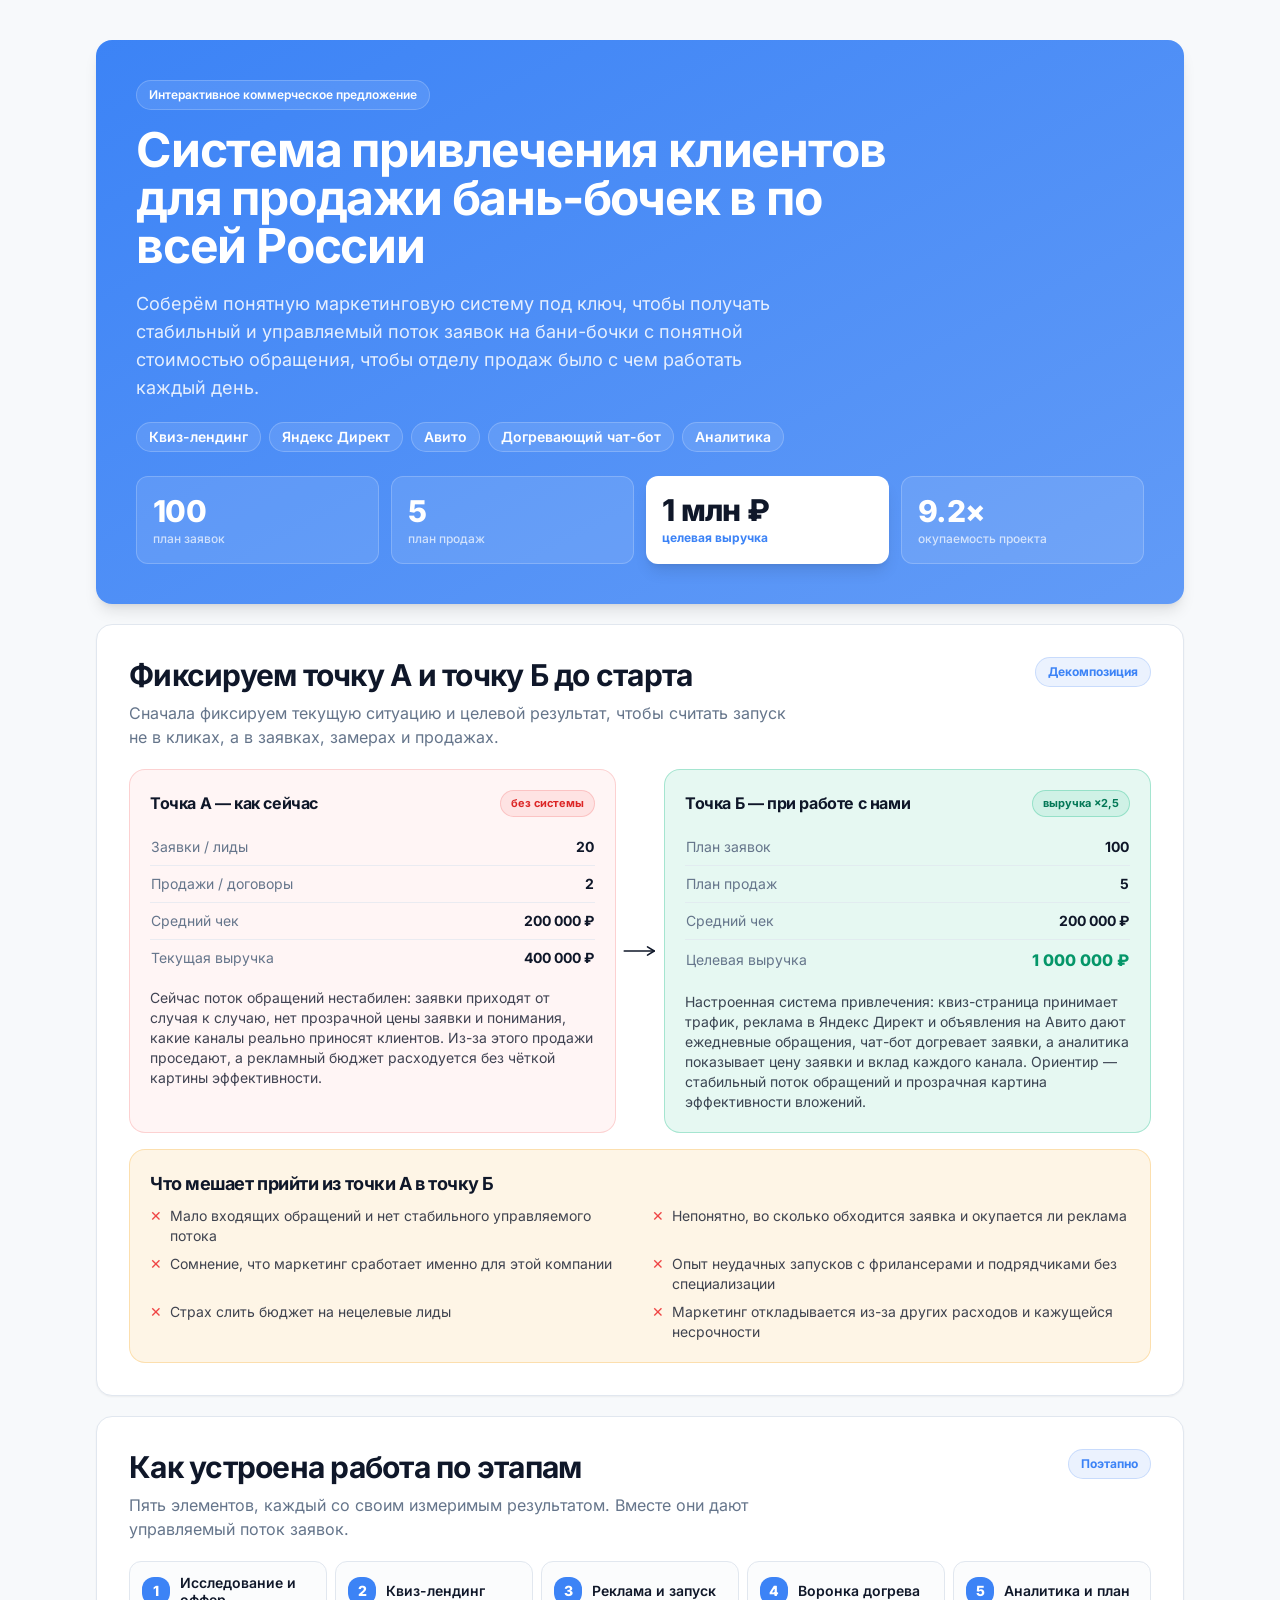
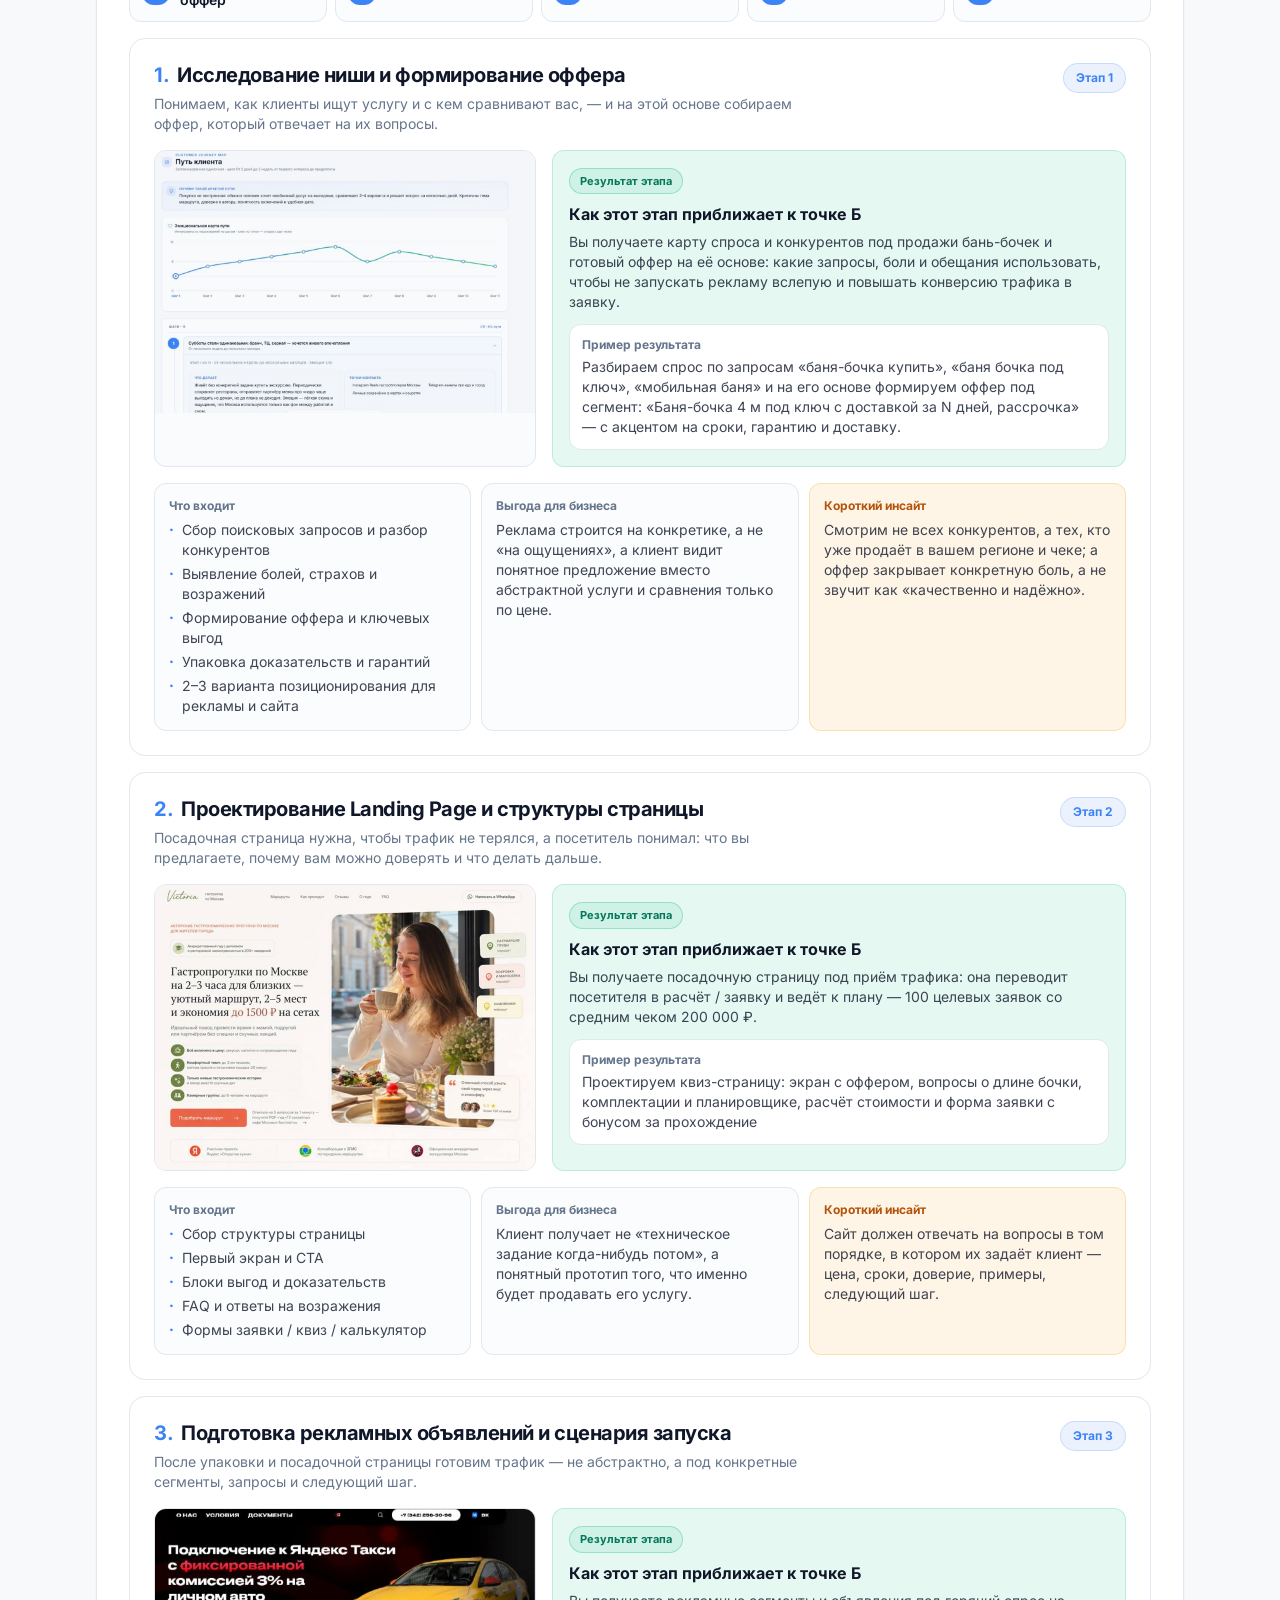
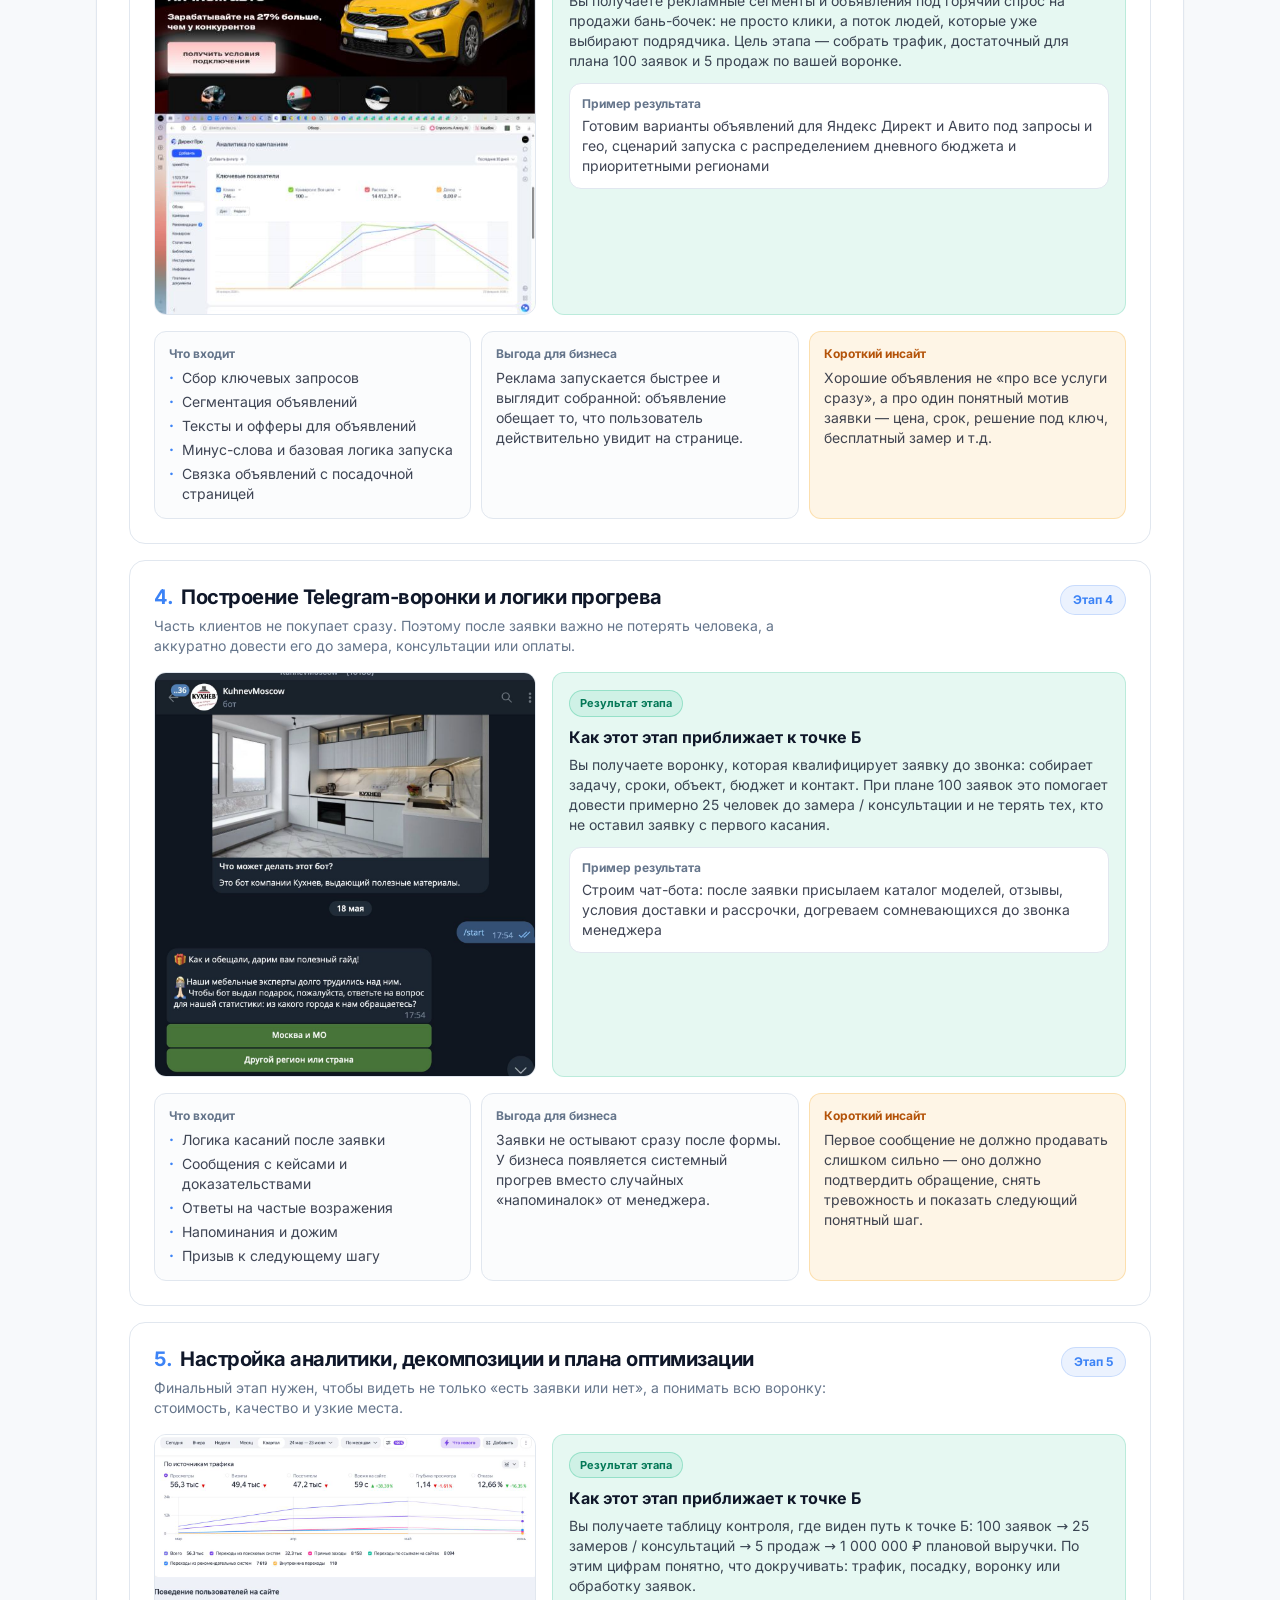
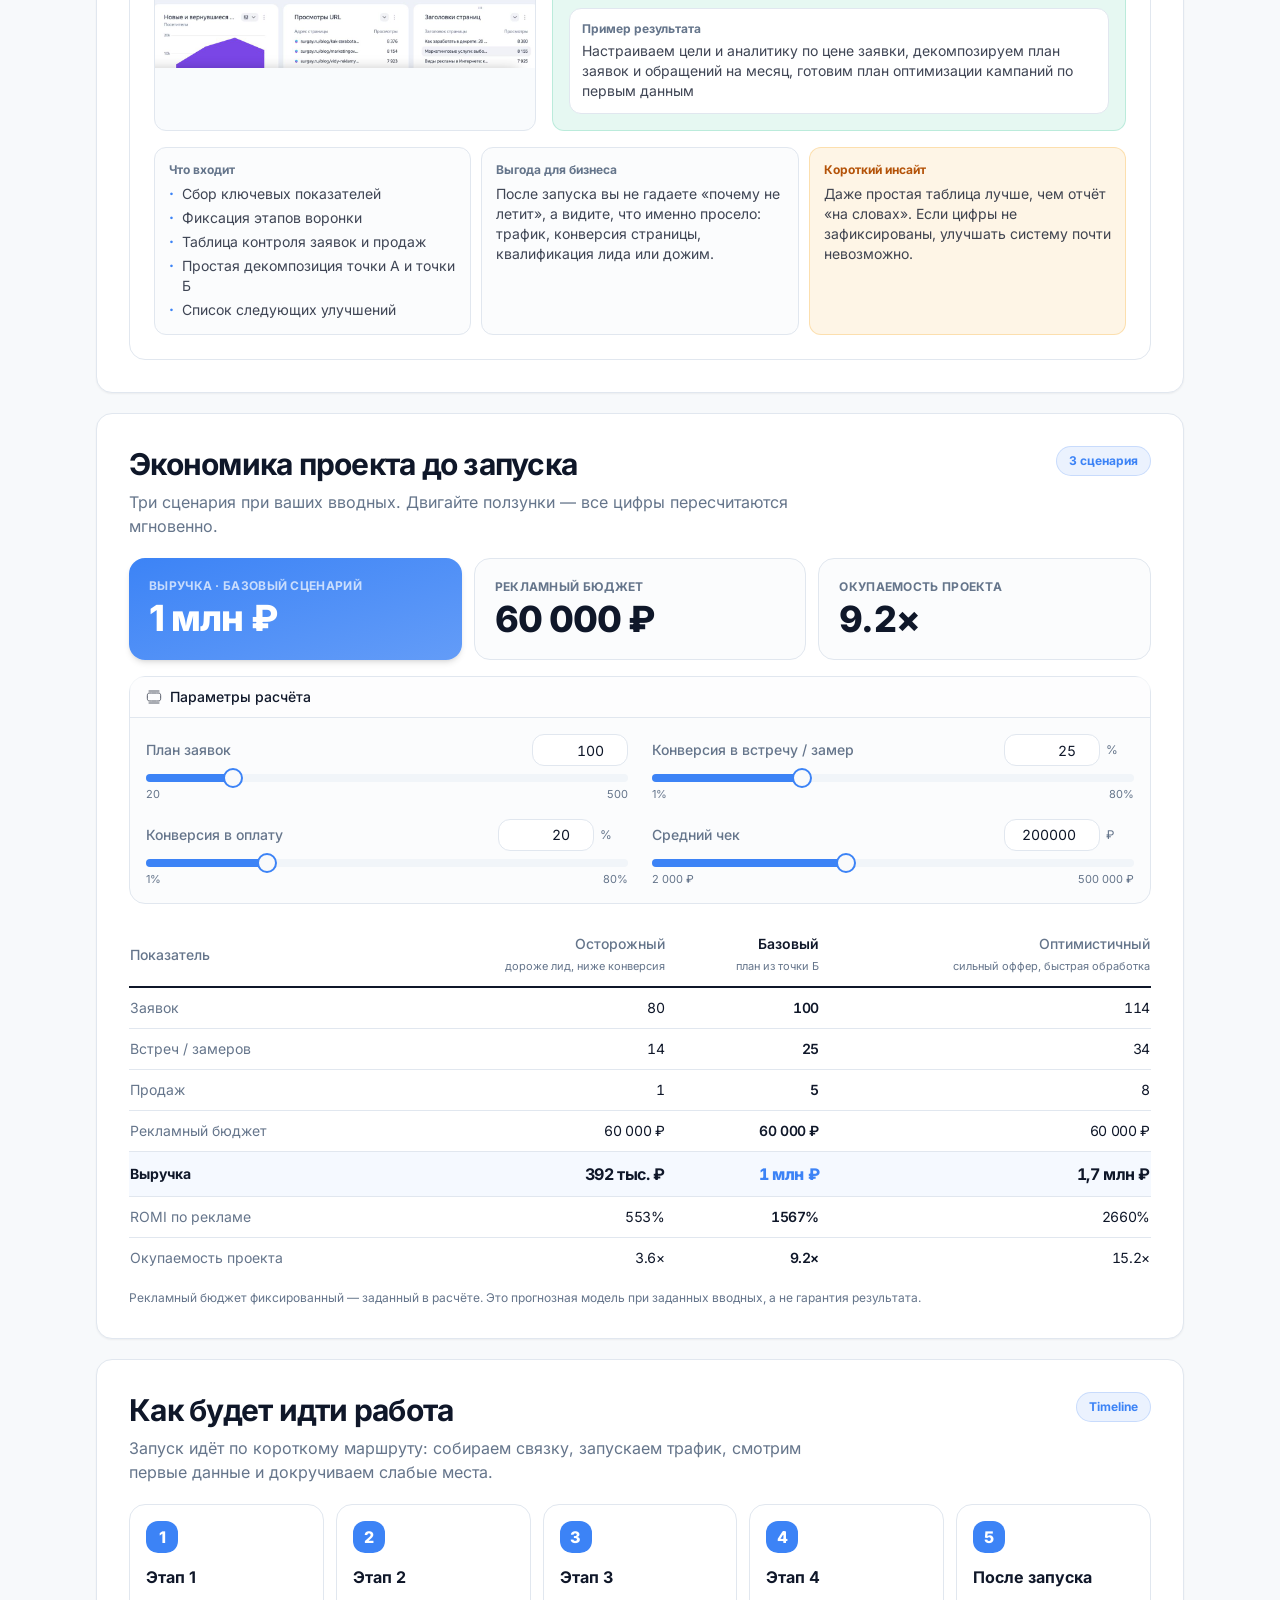
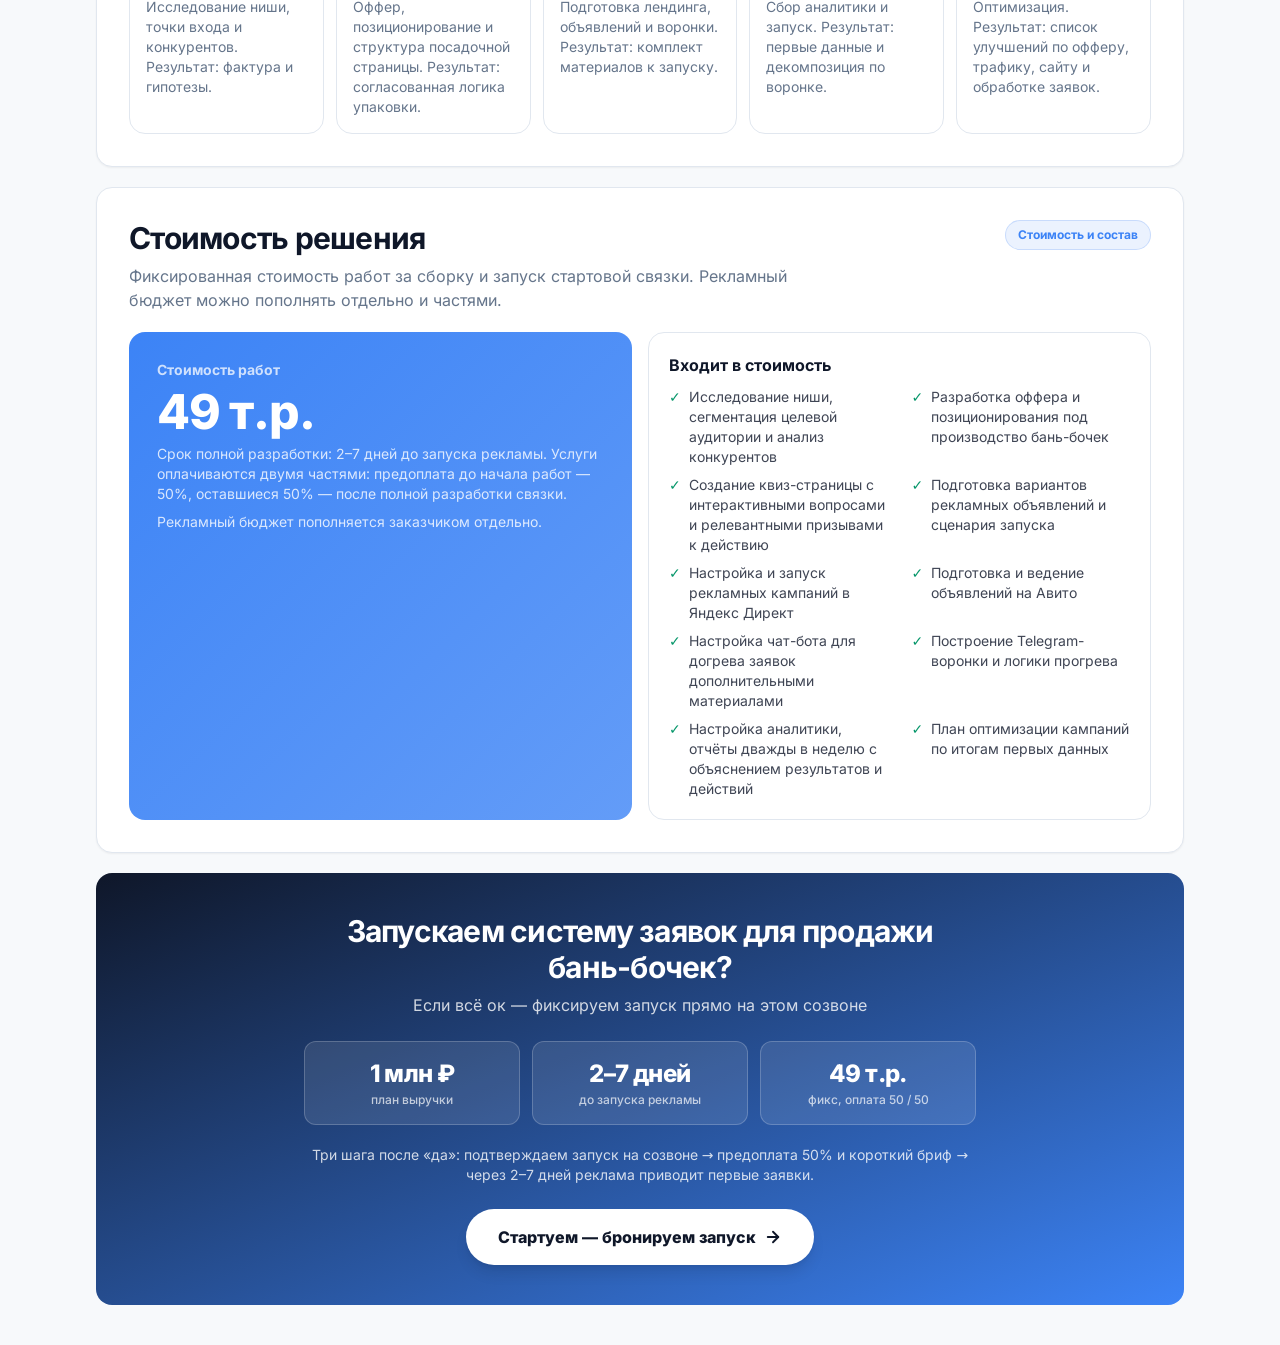
==== commit 540d5d7f: "Правки КП: срок 2-7 дней, этапы 1-4, новый финальный CTA, соединитель А→Б - Срок разработки 1-7 -> 2" ====
--- a/kp.html
+++ b/kp.html
@@ -14,7 +14,7 @@
 <link rel="stylesheet" href="assets/style.css">
 </head>
 <body>
-<div id="root"><script>!function(){try{var d=document.documentElement,c=d.classList;c.remove('light','dark');var e=localStorage.getItem('surgaygpt-theme');if(e){c.add(e|| '')}else{c.add('light');}if(e==='light'||e==='dark'||!e)d.style.colorScheme=e||'light'}catch(t){}}();</script><div role="region" aria-label="Notifications (F8)" tabindex="-1" style="pointer-events: none;"><ol tabindex="-1" class="fixed top-0 z-[100] flex max-h-screen w-full flex-col-reverse p-4 sm:bottom-0 sm:right-0 sm:top-auto sm:flex-col md:max-w-[420px]"></ol></div><section aria-label="Notifications alt+T" tabindex="-1" aria-live="polite" aria-relevant="additions text" aria-atomic="false"></section><div class="min-h-screen bg-background"><div class="w-full bg-muted/20"><div class="mx-auto max-w-6xl space-y-5 px-4 py-6 sm:px-6 lg:px-8 lg:py-10"><section class="relative overflow-hidden rounded-2xl bg-gradient-to-br from-primary to-primary/80 p-8 text-primary-foreground shadow-lg sm:p-10"><div class="mb-4 inline-flex items-center gap-2 rounded-full border border-primary-foreground/20 bg-primary-foreground/10 px-3 py-1.5 text-xs font-semibold">Интерактивное коммерческое предложение</div><h2 id="kp-hero-title" class="max-w-3xl text-3xl font-bold leading-[0.98] tracking-tight sm:text-5xl">Система привлечения клиентов для продажи бань-бочек в по всей России</h2><p id="kp-hero-sub" class="mt-5 max-w-2xl text-lg text-primary-foreground/85">Соберём понятную маркетинговую систему из <strong>Квиз-лендинг + Яндекс Директ + Авито + Догревающий чат-бот + Аналитика</strong>, чтобы получать стабильный и управляемый поток заявок на бани-бочки с понятной стоимостью обращения, чтобы отделу продаж было с чем работать каждый день без хаоса, догадок и лишних согласований.</p><div id="kp-hero-channels" class="mt-5 flex flex-wrap gap-2"><span class="rounded-full border border-primary-foreground/20 bg-primary-foreground/10 px-3 py-1 text-sm font-semibold">Квиз-лендинг</span><span class="rounded-full border border-primary-foreground/20 bg-primary-foreground/10 px-3 py-1 text-sm font-semibold">Яндекс Директ</span><span class="rounded-full border border-primary-foreground/20 bg-primary-foreground/10 px-3 py-1 text-sm font-semibold">Авито</span><span class="rounded-full border border-primary-foreground/20 bg-primary-foreground/10 px-3 py-1 text-sm font-semibold">Догревающий чат-бот</span><span class="rounded-full border border-primary-foreground/20 bg-primary-foreground/10 px-3 py-1 text-sm font-semibold">Аналитика</span></div><div class="mt-6 grid grid-cols-2 gap-3 sm:grid-cols-4"><div class="rounded-xl border border-primary-foreground/20 bg-primary-foreground/10 p-4"><div id="kp-hero-leads" class="text-2xl font-black tracking-tight sm:text-3xl">100</div><div class="mt-0.5 text-xs font-medium text-primary-foreground/70">план заявок</div></div><div class="rounded-xl border border-primary-foreground/20 bg-primary-foreground/10 p-4"><div id="kp-hero-sales" class="text-2xl font-black tracking-tight sm:text-3xl">5</div><div class="mt-0.5 text-xs font-medium text-primary-foreground/70">план продаж</div></div><div class="rounded-xl bg-card p-4 shadow-lg"><div id="kp-hero-rev" class="text-2xl font-black tracking-tight text-foreground sm:text-3xl">1 млн ₽</div><div class="mt-0.5 text-xs font-bold text-primary">целевая выручка</div></div><div class="rounded-xl border border-primary-foreground/20 bg-primary-foreground/10 p-4"><div id="kp-hero-pay" class="text-2xl font-black tracking-tight sm:text-3xl">9.2×</div><div class="mt-0.5 text-xs font-medium text-primary-foreground/70">окупаемость проекта</div></div></div></section><section class="mt-5 rounded-2xl border border-border bg-card p-6 shadow-sm sm:p-8"><div class="mb-5 flex flex-col items-start justify-between gap-4 sm:flex-row"><div><h3 class="max-w-2xl text-2xl font-bold leading-tight tracking-tight sm:text-3xl">Фиксируем точку А и точку Б до старта</h3><p class="mt-2 max-w-2xl text-base text-muted-foreground">Сначала фиксируем текущую ситуацию и целевой результат, чтобы считать запуск не в кликах, а в заявках, замерах и продажах.</p></div><span class="inline-flex whitespace-nowrap rounded-full border border-primary/20 bg-primary/10 px-3 py-1.5 text-xs font-bold text-primary">Декомпозиция</span></div><div class="relative grid grid-cols-1 gap-4 lg:grid-cols-2"><div class="absolute hidden h-10 w-10 items-center justify-center rounded-full bg-primary text-primary-foreground shadow-md lg:flex" style="left:50%;top:50%;transform:translate(-50%,-50%);z-index:1;box-sizing:content-box;border:5px solid hsl(var(--card))"><svg xmlns="http://www.w3.org/2000/svg" width="20" height="20" viewBox="0 0 24 24" fill="none" stroke="currentColor" stroke-width="2.5" stroke-linecap="round" stroke-linejoin="round"><path d="M5 12h14"></path><path d="m12 5 7 7-7 7"></path></svg></div><div class="rounded-2xl border border-red-500/20 bg-red-500/5 p-5"><div class="mb-3 flex items-center justify-between gap-2"><h4 class="text-base font-bold tracking-tight">Точка А — как сейчас</h4><span class="inline-flex whitespace-nowrap rounded-full border border-red-500/20 bg-red-500/10 px-2.5 py-1 text-[11px] font-bold text-red-600">без системы</span></div><table class="w-full border-collapse text-sm"><tbody><tr class="border-t border-border/70 first:border-t-0"><th class="py-2 text-left font-normal text-muted-foreground">Заявки / лиды</th><td class="py-2 text-right"><strong id="kp-a-leads" class="text-foreground">20</strong></td></tr><tr class="border-t border-border/70 first:border-t-0"><th class="py-2 text-left font-normal text-muted-foreground">Продажи / договоры</th><td class="py-2 text-right"><strong id="kp-a-sales" class="text-foreground">2</strong></td></tr><tr class="border-t border-border/70 first:border-t-0"><th class="py-2 text-left font-normal text-muted-foreground">Средний чек</th><td class="py-2 text-right"><strong id="kp-a-check" class="text-foreground">180&nbsp;000 ₽</strong></td></tr><tr class="border-t border-border/70 first:border-t-0"><th class="py-2 text-left font-normal text-muted-foreground">Текущая выручка</th><td class="py-2 text-right"><strong id="kp-a-rev" class="text-foreground">360&nbsp;000 ₽</strong></td></tr></tbody></table><p id="kp-a-text" class="mt-3 whitespace-pre-line text-sm text-foreground/80">Сейчас поток обращений нестабилен: заявки приходят от случая к случаю, нет прозрачной цены заявки и понимания, какие каналы реально приносят клиентов. Из-за этого продажи проседают, а рекламный бюджет расходуется без чёткой картины эффективности.</p></div><div class="rounded-2xl border border-emerald-500/30 bg-emerald-500/10 p-5"><div class="mb-3 flex items-center justify-between gap-2"><h4 class="text-base font-bold tracking-tight">Точка Б — при работе с нами</h4><span id="kp-b-growth" class="inline-flex whitespace-nowrap rounded-full border border-emerald-500/30 bg-emerald-500/10 px-2.5 py-1 text-[11px] font-bold text-emerald-700 dark:text-emerald-300">выручка ×2,5</span></div><table class="w-full border-collapse text-sm"><tbody><tr class="border-t border-border/70 first:border-t-0"><th class="py-2 text-left font-normal text-muted-foreground">План заявок</th><td class="py-2 text-right"><strong id="kp-b-leads" class="text-foreground">164</strong></td></tr><tr class="border-t border-border/70 first:border-t-0"><th class="py-2 text-left font-normal text-muted-foreground">План продаж</th><td class="py-2 text-right"><strong id="kp-b-sales" class="text-foreground">11</strong></td></tr><tr class="border-t border-border/70 first:border-t-0"><th class="py-2 text-left font-normal text-muted-foreground">Средний чек</th><td class="py-2 text-right"><strong id="kp-b-check" class="text-foreground">180&nbsp;000 ₽</strong></td></tr><tr class="border-t border-border/70 first:border-t-0"><th class="py-2 text-left font-normal text-muted-foreground">Целевая выручка</th><td class="py-2 text-right"><strong id="kp-b-rev" class="text-base font-extrabold text-emerald-600">1&nbsp;400&nbsp;000 ₽</strong></td></tr></tbody></table><p id="kp-b-text" class="mt-3 whitespace-pre-line text-sm text-foreground/80">Настроенная система привлечения: квиз-страница принимает трафик, реклама в Яндекс Директ и объявления на Авито дают ежедневные обращения, чат-бот догревает заявки, а аналитика показывает цену заявки и вклад каждого канала. Ориентир — стабильный поток обращений и прозрачная картина эффективности вложений.</p></div></div><div class="mt-4 rounded-2xl border border-amber-500/25 bg-amber-500/10 p-5"><h4 class="mb-2 text-lg font-bold tracking-tight">Что мешает прийти из точки А в точку Б</h4><ul id="kp-pains" class="grid grid-cols-1 gap-x-6 gap-y-2 text-sm text-foreground/80 sm:grid-cols-2"><li class="flex gap-2"><span class="font-extrabold text-red-500">✕</span>Мало входящих обращений и нет стабильного управляемого потока</li><li class="flex gap-2"><span class="font-extrabold text-red-500">✕</span>Непонятно, во сколько обходится заявка и окупается ли реклама</li><li class="flex gap-2"><span class="font-extrabold text-red-500">✕</span>Сомнение, что маркетинг сработает именно для этой компании</li><li class="flex gap-2"><span class="font-extrabold text-red-500">✕</span>Опыт неудачных запусков с фрилансерами и подрядчиками без специализации</li><li class="flex gap-2"><span class="font-extrabold text-red-500">✕</span>Страх слить бюджет на нецелевые лиды</li><li class="flex gap-2"><span class="font-extrabold text-red-500">✕</span>Маркетинг откладывается из-за других расходов и кажущейся несрочности</li></ul></div></section><section class="mt-5 rounded-2xl border border-border bg-card p-6 shadow-sm sm:p-8"><div class="mb-5 flex flex-col items-start justify-between gap-4 sm:flex-row"><div><h3 class="max-w-2xl text-2xl font-bold leading-tight tracking-tight sm:text-3xl">Как устроена работа по этапам</h3><p class="mt-2 max-w-2xl text-base text-muted-foreground">Пять элементов, каждый со своим измеримым результатом. Вместе они дают управляемый поток заявок.</p></div><span class="inline-flex whitespace-nowrap rounded-full border border-primary/20 bg-primary/10 px-3 py-1.5 text-xs font-bold text-primary">Поэтапно</span></div><div class="mb-4 grid grid-cols-2 gap-2 md:grid-cols-5"><div class="flex items-center gap-2.5 rounded-xl border border-border bg-secondary/30 p-3"><span class="grid h-7 w-7 shrink-0 place-items-center rounded-lg bg-primary text-sm font-extrabold text-primary-foreground">1</span><span class="text-sm font-semibold leading-tight">Исследование и оффер</span></div><div class="flex items-center gap-2.5 rounded-xl border border-border bg-secondary/30 p-3"><span class="grid h-7 w-7 shrink-0 place-items-center rounded-lg bg-primary text-sm font-extrabold text-primary-foreground">2</span><span class="text-sm font-semibold leading-tight">Квиз-лендинг</span></div><div class="flex items-center gap-2.5 rounded-xl border border-border bg-secondary/30 p-3"><span class="grid h-7 w-7 shrink-0 place-items-center rounded-lg bg-primary text-sm font-extrabold text-primary-foreground">3</span><span class="text-sm font-semibold leading-tight">Реклама и запуск</span></div><div class="flex items-center gap-2.5 rounded-xl border border-border bg-secondary/30 p-3"><span class="grid h-7 w-7 shrink-0 place-items-center rounded-lg bg-primary text-sm font-extrabold text-primary-foreground">4</span><span class="text-sm font-semibold leading-tight">Воронка догрева</span></div><div class="flex items-center gap-2.5 rounded-xl border border-border bg-secondary/30 p-3"><span class="grid h-7 w-7 shrink-0 place-items-center rounded-lg bg-primary text-sm font-extrabold text-primary-foreground">5</span><span class="text-sm font-semibold leading-tight">Аналитика и план</span></div></div><div class="space-y-4"><div class="rounded-2xl border border-border bg-card p-5 sm:p-6"><div class="mb-4 flex flex-col items-start justify-between gap-3 sm:flex-row"><div><h4 class="flex items-baseline gap-2 text-xl font-bold leading-tight tracking-tight"><span class="text-primary">1.</span>Исследование ниши и формирование оффера</h4><p class="mt-1.5 max-w-2xl text-sm text-muted-foreground">Понимаем, как клиенты ищут услугу и с кем сравнивают вас, — и на этой основе собираем оффер, который отвечает на их вопросы.</p></div><span class="inline-flex whitespace-nowrap rounded-full border border-primary/20 bg-primary/10 px-3 py-1.5 text-xs font-bold text-primary">Этап 1</span></div><div class="grid grid-cols-1 gap-4 lg:grid-cols-[minmax(0,2fr)_minmax(0,3fr)]"><div class="overflow-hidden rounded-xl border border-border bg-secondary/40"><img src="assets/img/analysis.jpg" alt="Результат этапа: Исследование ниши и формирование оффера" class="h-auto w-full"></div><div class="rounded-xl border border-emerald-500/20 bg-emerald-500/10 p-4"><span class="inline-flex rounded-full border border-emerald-500/30 bg-emerald-500/10 px-2.5 py-1 text-[11px] font-bold text-emerald-700 dark:text-emerald-300">Результат этапа</span><h5 class="mt-2 text-base font-bold">Как этот этап приближает к точке Б</h5><p class="mt-1.5 text-sm text-foreground/80">Вы получаете карту спроса и конкурентов под продажи бань-бочек и готовый оффер на её основе: какие запросы, боли и обещания использовать, чтобы не запускать рекламу вслепую и повышать конверсию трафика в заявку.</p><div class="mt-3 rounded-lg border border-border bg-card p-3 text-sm"><strong class="mb-1 block text-xs text-muted-foreground">Пример результата</strong><p class="text-foreground/80">Разбираем спрос по запросам «баня-бочка купить», «баня бочка под ключ», «мобильная баня» и на его основе формируем оффер под сегмент: «Баня-бочка 4 м под ключ с доставкой за N дней, рассрочка» — с акцентом на сроки, гарантию и доставку.</p></div></div></div><div class="mt-4 grid grid-cols-1 gap-2.5 sm:grid-cols-3"><div class="rounded-xl border border-border bg-secondary/30 p-3.5 text-sm"><strong class="mb-1.5 block text-xs text-muted-foreground">Что входит</strong><ul class="space-y-1 text-foreground/80"><li class="flex gap-2"><span class="font-extrabold text-primary">·</span>Сбор поисковых запросов и разбор конкурентов</li><li class="flex gap-2"><span class="font-extrabold text-primary">·</span>Выявление болей, страхов и возражений</li><li class="flex gap-2"><span class="font-extrabold text-primary">·</span>Формирование оффера и ключевых выгод</li><li class="flex gap-2"><span class="font-extrabold text-primary">·</span>Упаковка доказательств и гарантий</li><li class="flex gap-2"><span class="font-extrabold text-primary">·</span>2–3 варианта позиционирования для рекламы и сайта</li></ul></div><div class="rounded-xl border border-border bg-secondary/30 p-3.5 text-sm"><strong class="mb-1.5 block text-xs text-muted-foreground">Выгода для бизнеса</strong><p class="text-foreground/80">Реклама строится на конкретике, а не «на ощущениях», а клиент видит понятное предложение вместо абстрактной услуги и сравнения только по цене.</p></div><div class="rounded-xl border border-amber-500/25 bg-amber-500/10 p-3.5 text-sm"><strong class="mb-1.5 block text-xs text-amber-700 dark:text-amber-400">Короткий инсайт</strong><p class="text-foreground/80">Смотрим не всех конкурентов, а тех, кто уже продаёт в вашем регионе и чеке; а оффер закрывает конкретную боль, а не звучит как «качественно и надёжно».</p></div></div></div><div class="rounded-2xl border border-border bg-card p-5 sm:p-6"><div class="mb-4 flex flex-col items-start justify-between gap-3 sm:flex-row"><div><h4 class="flex items-baseline gap-2 text-xl font-bold leading-tight tracking-tight"><span class="text-primary">2.</span>Проектирование Landing Page и структуры страницы</h4><p class="mt-1.5 max-w-2xl text-sm text-muted-foreground">Посадочная страница нужна, чтобы трафик не терялся, а посетитель понимал: что вы предлагаете, почему вам можно доверять и что делать дальше.</p></div><span class="inline-flex whitespace-nowrap rounded-full border border-primary/20 bg-primary/10 px-3 py-1.5 text-xs font-bold text-primary">Этап 2</span></div><div class="grid grid-cols-1 gap-4 lg:grid-cols-[minmax(0,2fr)_minmax(0,3fr)]"><div class="overflow-hidden rounded-xl border border-border bg-secondary/40"><img src="assets/img/landing.jpg" alt="Результат этапа: Проектирование Landing Page и структуры страницы" class="h-auto w-full"></div><div class="rounded-xl border border-emerald-500/20 bg-emerald-500/10 p-4"><span class="inline-flex rounded-full border border-emerald-500/30 bg-emerald-500/10 px-2.5 py-1 text-[11px] font-bold text-emerald-700 dark:text-emerald-300">Результат этапа</span><h5 class="mt-2 text-base font-bold">Как этот этап приближает к точке Б</h5><p class="mt-1.5 text-sm text-foreground/80">Вы получаете посадочную страницу под приём трафика: она переводит посетителя в расчёт / заявку и ведёт к плану — <span data-kp="leads">164</span> целевых заявок со средним чеком <span data-kp="check">180&nbsp;000 ₽</span>.</p><div class="mt-3 rounded-lg border border-border bg-card p-3 text-sm"><strong class="mb-1 block text-xs text-muted-foreground">Пример результата</strong><p class="text-foreground/80">Проектируем квиз-страницу: экран с оффером, вопросы о длине бочки, комплектации и планировщике, расчёт стоимости и форма заявки с бонусом за прохождение</p></div></div></div><div class="mt-4 grid grid-cols-1 gap-2.5 sm:grid-cols-3"><div class="rounded-xl border border-border bg-secondary/30 p-3.5 text-sm"><strong class="mb-1.5 block text-xs text-muted-foreground">Что входит</strong><ul class="space-y-1 text-foreground/80"><li class="flex gap-2"><span class="font-extrabold text-primary">·</span>Сбор структуры страницы</li><li class="flex gap-2"><span class="font-extrabold text-primary">·</span>Первый экран и CTA</li><li class="flex gap-2"><span class="font-extrabold text-primary">·</span>Блоки выгод и доказательств</li><li class="flex gap-2"><span class="font-extrabold text-primary">·</span>FAQ и ответы на возражения</li><li class="flex gap-2"><span class="font-extrabold text-primary">·</span>Формы заявки / квиз / калькулятор</li></ul></div><div class="rounded-xl border border-border bg-secondary/30 p-3.5 text-sm"><strong class="mb-1.5 block text-xs text-muted-foreground">Выгода для бизнеса</strong><p class="text-foreground/80">Клиент получает не «техническое задание когда-нибудь потом», а понятный прототип того, что именно будет продавать его услугу.</p></div><div class="rounded-xl border border-amber-500/25 bg-amber-500/10 p-3.5 text-sm"><strong class="mb-1.5 block text-xs text-amber-700 dark:text-amber-400">Короткий инсайт</strong><p class="text-foreground/80">Сайт должен отвечать на вопросы в том порядке, в котором их задаёт клиент — цена, сроки, доверие, примеры, следующий шаг.</p></div></div></div><div class="rounded-2xl border border-border bg-card p-5 sm:p-6"><div class="mb-4 flex flex-col items-start justify-between gap-3 sm:flex-row"><div><h4 class="flex items-baseline gap-2 text-xl font-bold leading-tight tracking-tight"><span class="text-primary">3.</span>Подготовка рекламных объявлений и сценария запуска</h4><p class="mt-1.5 max-w-2xl text-sm text-muted-foreground">После упаковки и посадочной страницы готовим трафик — не абстрактно, а под конкретные сегменты, запросы и следующий шаг.</p></div><span class="inline-flex whitespace-nowrap rounded-full border border-primary/20 bg-primary/10 px-3 py-1.5 text-xs font-bold text-primary">Этап 3</span></div><div class="grid grid-cols-1 gap-4 lg:grid-cols-[minmax(0,2fr)_minmax(0,3fr)]"><div class="overflow-hidden rounded-xl border border-border bg-secondary/40"><img src="assets/img/ads.jpg" alt="Результат этапа: Подготовка рекламных объявлений и сценария запуска" class="h-auto w-full"></div><div class="rounded-xl border border-emerald-500/20 bg-emerald-500/10 p-4"><span class="inline-flex rounded-full border border-emerald-500/30 bg-emerald-500/10 px-2.5 py-1 text-[11px] font-bold text-emerald-700 dark:text-emerald-300">Результат этапа</span><h5 class="mt-2 text-base font-bold">Как этот этап приближает к точке Б</h5><p class="mt-1.5 text-sm text-foreground/80">Вы получаете рекламные сегменты и объявления под горячий спрос на продажи бань-бочек: не просто клики, а поток людей, которые уже выбирают подрядчика. Цель этапа — собрать трафик, достаточный для плана <span data-kp="leads">164</span> заявок и <span data-kp="sales">11</span> продаж по вашей воронке.</p><div class="mt-3 rounded-lg border border-border bg-card p-3 text-sm"><strong class="mb-1 block text-xs text-muted-foreground">Пример результата</strong><p class="text-foreground/80">Готовим варианты объявлений для Яндекс Директ и Авито под запросы и гео, сценарий запуска с распределением дневного бюджета и приоритетными регионами</p></div></div></div><div class="mt-4 grid grid-cols-1 gap-2.5 sm:grid-cols-3"><div class="rounded-xl border border-border bg-secondary/30 p-3.5 text-sm"><strong class="mb-1.5 block text-xs text-muted-foreground">Что входит</strong><ul class="space-y-1 text-foreground/80"><li class="flex gap-2"><span class="font-extrabold text-primary">·</span>Сбор ключевых запросов</li><li class="flex gap-2"><span class="font-extrabold text-primary">·</span>Сегментация объявлений</li><li class="flex gap-2"><span class="font-extrabold text-primary">·</span>Тексты и офферы для объявлений</li><li class="flex gap-2"><span class="font-extrabold text-primary">·</span>Минус-слова и базовая логика запуска</li><li class="flex gap-2"><span class="font-extrabold text-primary">·</span>Связка объявлений с посадочной страницей</li></ul></div><div class="rounded-xl border border-border bg-secondary/30 p-3.5 text-sm"><strong class="mb-1.5 block text-xs text-muted-foreground">Выгода для бизнеса</strong><p class="text-foreground/80">Реклама запускается быстрее и выглядит собранной: объявление обещает то, что пользователь действительно увидит на странице.</p></div><div class="rounded-xl border border-amber-500/25 bg-amber-500/10 p-3.5 text-sm"><strong class="mb-1.5 block text-xs text-amber-700 dark:text-amber-400">Короткий инсайт</strong><p class="text-foreground/80">Хорошие объявления не «про все услуги сразу», а про один понятный мотив заявки — цена, срок, решение под ключ, бесплатный замер и т.д.</p></div></div></div><div class="rounded-2xl border border-border bg-card p-5 sm:p-6"><div class="mb-4 flex flex-col items-start justify-between gap-3 sm:flex-row"><div><h4 class="flex items-baseline gap-2 text-xl font-bold leading-tight tracking-tight"><span class="text-primary">4.</span>Построение Telegram-воронки и логики прогрева</h4><p class="mt-1.5 max-w-2xl text-sm text-muted-foreground">Часть клиентов не покупает сразу. Поэтому после заявки важно не потерять человека, а аккуратно довести его до замера, консультации или оплаты.</p></div><span class="inline-flex whitespace-nowrap rounded-full border border-primary/20 bg-primary/10 px-3 py-1.5 text-xs font-bold text-primary">Этап 4</span></div><div class="grid grid-cols-1 gap-4 lg:grid-cols-[minmax(0,2fr)_minmax(0,3fr)]"><div class="overflow-hidden rounded-xl border border-border bg-secondary/40"><img src="assets/img/funnel.jpg" alt="Результат этапа: Построение Telegram-воронки и логики прогрева" class="h-auto w-full"></div><div class="rounded-xl border border-emerald-500/20 bg-emerald-500/10 p-4"><span class="inline-flex rounded-full border border-emerald-500/30 bg-emerald-500/10 px-2.5 py-1 text-[11px] font-bold text-emerald-700 dark:text-emerald-300">Результат этапа</span><h5 class="mt-2 text-base font-bold">Как этот этап приближает к точке Б</h5><p class="mt-1.5 text-sm text-foreground/80">Вы получаете воронку, которая квалифицирует заявку до звонка: собирает задачу, сроки, объект, бюджет и контакт. При плане <span data-kp="leads">164</span> заявок это помогает довести примерно <span data-kp="meetings">57</span> человек до замера / консультации и не терять тех, кто не оставил заявку с первого касания.</p><div class="mt-3 rounded-lg border border-border bg-card p-3 text-sm"><strong class="mb-1 block text-xs text-muted-foreground">Пример результата</strong><p class="text-foreground/80">Строим чат-бота: после заявки присылаем каталог моделей, отзывы, условия доставки и рассрочки, догреваем сомневающихся до звонка менеджера</p></div></div></div><div class="mt-4 grid grid-cols-1 gap-2.5 sm:grid-cols-3"><div class="rounded-xl border border-border bg-secondary/30 p-3.5 text-sm"><strong class="mb-1.5 block text-xs text-muted-foreground">Что входит</strong><ul class="space-y-1 text-foreground/80"><li class="flex gap-2"><span class="font-extrabold text-primary">·</span>Логика касаний после заявки</li><li class="flex gap-2"><span class="font-extrabold text-primary">·</span>Сообщения с кейсами и доказательствами</li><li class="flex gap-2"><span class="font-extrabold text-primary">·</span>Ответы на частые возражения</li><li class="flex gap-2"><span class="font-extrabold text-primary">·</span>Напоминания и дожим</li><li class="flex gap-2"><span class="font-extrabold text-primary">·</span>Призыв к следующему шагу</li></ul></div><div class="rounded-xl border border-border bg-secondary/30 p-3.5 text-sm"><strong class="mb-1.5 block text-xs text-muted-foreground">Выгода для бизнеса</strong><p class="text-foreground/80">Заявки не остывают сразу после формы. У бизнеса появляется системный прогрев вместо случайных «напоминалок» от менеджера.</p></div><div class="rounded-xl border border-amber-500/25 bg-amber-500/10 p-3.5 text-sm"><strong class="mb-1.5 block text-xs text-amber-700 dark:text-amber-400">Короткий инсайт</strong><p class="text-foreground/80">Первое сообщение не должно продавать слишком сильно — оно должно подтвердить обращение, снять тревожность и показать следующий понятный шаг.</p></div></div></div><div class="rounded-2xl border border-border bg-card p-5 sm:p-6"><div class="mb-4 flex flex-col items-start justify-between gap-3 sm:flex-row"><div><h4 class="flex items-baseline gap-2 text-xl font-bold leading-tight tracking-tight"><span class="text-primary">5.</span>Настройка аналитики, декомпозиции и плана оптимизации</h4><p class="mt-1.5 max-w-2xl text-sm text-muted-foreground">Финальный этап нужен, чтобы видеть не только «есть заявки или нет», а понимать всю воронку: стоимость, качество и узкие места.</p></div><span class="inline-flex whitespace-nowrap rounded-full border border-primary/20 bg-primary/10 px-3 py-1.5 text-xs font-bold text-primary">Этап 5</span></div><div class="grid grid-cols-1 gap-4 lg:grid-cols-[minmax(0,2fr)_minmax(0,3fr)]"><div class="overflow-hidden rounded-xl border border-border bg-secondary/40"><img src="assets/img/analytics.jpg" alt="Результат этапа: Настройка аналитики, декомпозиции и плана оптимизации" class="h-auto w-full"></div><div class="rounded-xl border border-emerald-500/20 bg-emerald-500/10 p-4"><span class="inline-flex rounded-full border border-emerald-500/30 bg-emerald-500/10 px-2.5 py-1 text-[11px] font-bold text-emerald-700 dark:text-emerald-300">Результат этапа</span><h5 class="mt-2 text-base font-bold">Как этот этап приближает к точке Б</h5><p class="mt-1.5 text-sm text-foreground/80">Вы получаете таблицу контроля, где виден путь к точке Б: <span data-kp="leads">164</span> заявок → <span data-kp="meetings">57</span> замеров / консультаций → <span data-kp="sales">11</span> продаж → <span data-kp="revF">1&nbsp;400&nbsp;000 ₽</span> плановой выручки. По этим цифрам понятно, что докручивать: трафик, посадку, воронку или обработку заявок.</p><div class="mt-3 rounded-lg border border-border bg-card p-3 text-sm"><strong class="mb-1 block text-xs text-muted-foreground">Пример результата</strong><p class="text-foreground/80">Настраиваем цели и аналитику по цене заявки, декомпозируем план заявок и обращений на месяц, готовим план оптимизации кампаний по первым данным</p></div></div></div><div class="mt-4 grid grid-cols-1 gap-2.5 sm:grid-cols-3"><div class="rounded-xl border border-border bg-secondary/30 p-3.5 text-sm"><strong class="mb-1.5 block text-xs text-muted-foreground">Что входит</strong><ul class="space-y-1 text-foreground/80"><li class="flex gap-2"><span class="font-extrabold text-primary">·</span>Сбор ключевых показателей</li><li class="flex gap-2"><span class="font-extrabold text-primary">·</span>Фиксация этапов воронки</li><li class="flex gap-2"><span class="font-extrabold text-primary">·</span>Таблица контроля заявок и продаж</li><li class="flex gap-2"><span class="font-extrabold text-primary">·</span>Простая декомпозиция точки А и точки Б</li><li class="flex gap-2"><span class="font-extrabold text-primary">·</span>Список следующих улучшений</li></ul></div><div class="rounded-xl border border-border bg-secondary/30 p-3.5 text-sm"><strong class="mb-1.5 block text-xs text-muted-foreground">Выгода для бизнеса</strong><p class="text-foreground/80">После запуска вы не гадаете «почему не летит», а видите, что именно просело: трафик, конверсия страницы, квалификация лида или дожим.</p></div><div class="rounded-xl border border-amber-500/25 bg-amber-500/10 p-3.5 text-sm"><strong class="mb-1.5 block text-xs text-amber-700 dark:text-amber-400">Короткий инсайт</strong><p class="text-foreground/80">Даже простая таблица лучше, чем отчёт «на словах». Если цифры не зафиксированы, улучшать систему почти невозможно.</p></div></div></div></div></section><section class="mt-5 rounded-2xl border border-border bg-card p-6 shadow-sm sm:p-8"><div class="mb-5 flex flex-col items-start justify-between gap-4 sm:flex-row"><div><h3 class="max-w-2xl text-2xl font-bold leading-tight tracking-tight sm:text-3xl">Экономика проекта до запуска</h3><p class="mt-2 max-w-2xl text-base text-muted-foreground">Три сценария при ваших вводных. Двигайте ползунки — все цифры пересчитаются мгновенно.</p></div><span class="inline-flex whitespace-nowrap rounded-full border border-primary/20 bg-primary/10 px-3 py-1.5 text-xs font-bold text-primary">3 сценария</span></div><div><div class="mb-4 grid grid-cols-1 gap-3 sm:grid-cols-3"><div class="rounded-2xl bg-gradient-to-br from-primary to-primary/80 p-5 text-primary-foreground shadow-md"><div class="text-xs font-bold uppercase tracking-wide text-primary-foreground/70">Выручка · базовый сценарий</div><div id="kp-econ-rev" class="mt-1 text-4xl font-black tracking-tight">—</div></div><div class="rounded-2xl border border-border bg-secondary/30 p-5"><div class="text-xs font-bold uppercase tracking-wide text-muted-foreground">Рекламный бюджет</div><div id="kp-econ-budget" class="mt-1 text-4xl font-black tracking-tight">—</div></div><div class="rounded-2xl border border-border bg-secondary/30 p-5"><div class="text-xs font-bold uppercase tracking-wide text-muted-foreground">Окупаемость проекта</div><div id="kp-econ-pay" class="mt-1 text-4xl font-black tracking-tight">—</div></div></div><div class="rounded-2xl border border-border bg-secondary/30"><div class="flex items-center gap-2 px-4 py-2.5 text-sm font-medium border-b border-border bg-card/60 text-foreground"><svg xmlns="http://www.w3.org/2000/svg" xmlns:xlink="http://www.w3.org/1999/xlink" aria-hidden="true" role="img" class="iconify iconify--solar h-4 w-4 opacity-70" width="1em" height="1em" viewBox="0 0 24 24"><g fill="none" stroke="currentColor" stroke-width="1.5"><path d="M8 18c-2.828 0-4.243 0-5.121-.879C2 16.243 2 14.828 2 12s0-4.243.879-5.121C3.757 6 5.172 6 8 6h8c2.828 0 4.243 0 5.121.879C22 7.757 22 9.172 22 12s0 4.243-.879 5.121C20.243 18 18.828 18 16 18z"></path><path stroke-linecap="round" d="M4.5 3h15m-15 18h15"></path></g></svg>Параметры расчёта</div><div class="grid grid-cols-1 gap-x-6 gap-y-4 p-4 sm:grid-cols-2"><div><div class="mb-2 flex items-center justify-between gap-3"><span class="text-sm font-medium text-muted-foreground">План заявок</span><div class="flex items-center gap-1.5"><input type="number" min="20" max="500" step="1" class="h-8 w-24 rounded-lg border px-2 text-right text-sm tabular-nums outline-none focus-visible:ring-2 border-border bg-card text-foreground focus-visible:ring-primary/40" value="164" style=""></div></div><span dir="ltr" data-orientation="horizontal" aria-disabled="false" class="relative flex w-full touch-none select-none items-center" style="--radix-slider-thumb-transform: translateX(-50%);"><span data-orientation="horizontal" class="relative h-2 w-full grow overflow-hidden rounded-full bg-secondary"><span data-orientation="horizontal" class="absolute h-full bg-primary" style="left: 0%; right: 83.6%;"></span></span><span style="transform: var(--radix-slider-thumb-transform); position: absolute; left: calc(16.4% + 6.72px);"><span role="slider" aria-valuemin="20" aria-valuemax="500" aria-orientation="horizontal" data-orientation="horizontal" tabindex="0" class="block h-5 w-5 rounded-full border-2 border-primary bg-background ring-offset-background transition-colors focus-visible:outline-none focus-visible:ring-2 focus-visible:ring-ring focus-visible:ring-offset-2 disabled:pointer-events-none disabled:opacity-50" data-radix-collection-item="" aria-valuenow="164" style=""></span></span></span><div class="mt-1 flex justify-between text-[11px] text-muted-foreground"><span>20</span><span>500</span></div></div><div><div class="mb-2 flex items-center justify-between gap-3"><span class="text-sm font-medium text-muted-foreground">Конверсия в встречу / замер</span><div class="flex items-center gap-1.5"><input type="number" min="1" max="80" step="1" class="h-8 w-24 rounded-lg border px-2 text-right text-sm tabular-nums outline-none focus-visible:ring-2 border-border bg-card text-foreground focus-visible:ring-primary/40" value="35" style=""><span class="w-7 text-xs text-muted-foreground">%</span></div></div><span dir="ltr" data-orientation="horizontal" aria-disabled="false" class="relative flex w-full touch-none select-none items-center" style="--radix-slider-thumb-transform: translateX(-50%);"><span data-orientation="horizontal" class="relative h-2 w-full grow overflow-hidden rounded-full bg-secondary"><span data-orientation="horizontal" class="absolute h-full bg-primary" style="left: 0%; right: 56.962%;"></span></span><span style="transform: var(--radix-slider-thumb-transform); position: absolute; left: calc(43.038% + 1.39241px);"><span role="slider" aria-valuemin="1" aria-valuemax="80" aria-orientation="horizontal" data-orientation="horizontal" tabindex="0" class="block h-5 w-5 rounded-full border-2 border-primary bg-background ring-offset-background transition-colors focus-visible:outline-none focus-visible:ring-2 focus-visible:ring-ring focus-visible:ring-offset-2 disabled:pointer-events-none disabled:opacity-50" data-radix-collection-item="" aria-valuenow="35" style=""></span></span></span><div class="mt-1 flex justify-between text-[11px] text-muted-foreground"><span>1%</span><span>80%</span></div></div><div><div class="mb-2 flex items-center justify-between gap-3"><span class="text-sm font-medium text-muted-foreground">Конверсия в оплату</span><div class="flex items-center gap-1.5"><input type="number" min="1" max="80" step="1" class="h-8 w-24 rounded-lg border px-2 text-right text-sm tabular-nums outline-none focus-visible:ring-2 border-border bg-card text-foreground focus-visible:ring-primary/40" value="20" style=""><span class="w-7 text-xs text-muted-foreground">%</span></div></div><span dir="ltr" data-orientation="horizontal" aria-disabled="false" class="relative flex w-full touch-none select-none items-center" style="--radix-slider-thumb-transform: translateX(-50%);"><span data-orientation="horizontal" class="relative h-2 w-full grow overflow-hidden rounded-full bg-secondary"><span data-orientation="horizontal" class="absolute h-full bg-primary" style="left: 0%; right: 75.9494%;"></span></span><span style="transform: var(--radix-slider-thumb-transform); position: absolute; left: calc(24.0506% + 5.18987px);"><span role="slider" aria-valuemin="1" aria-valuemax="80" aria-orientation="horizontal" data-orientation="horizontal" tabindex="0" class="block h-5 w-5 rounded-full border-2 border-primary bg-background ring-offset-background transition-colors focus-visible:outline-none focus-visible:ring-2 focus-visible:ring-ring focus-visible:ring-offset-2 disabled:pointer-events-none disabled:opacity-50" data-radix-collection-item="" aria-valuenow="20" style=""></span></span></span><div class="mt-1 flex justify-between text-[11px] text-muted-foreground"><span>1%</span><span>80%</span></div></div><div><div class="mb-2 flex items-center justify-between gap-3"><span class="text-sm font-medium text-muted-foreground">Средний чек</span><div class="flex items-center gap-1.5"><input type="number" min="2000" max="500000" step="1000" class="h-8 w-24 rounded-lg border px-2 text-right text-sm tabular-nums outline-none focus-visible:ring-2 border-border bg-card text-foreground focus-visible:ring-primary/40" value="180000" style=""><span class="w-7 text-xs text-muted-foreground">₽</span></div></div><span dir="ltr" data-orientation="horizontal" aria-disabled="false" class="relative flex w-full touch-none select-none items-center" style="--radix-slider-thumb-transform: translateX(-50%);"><span data-orientation="horizontal" class="relative h-2 w-full grow overflow-hidden rounded-full bg-secondary"><span data-orientation="horizontal" class="absolute h-full bg-primary" style="left: 0%; right: 64.257%;"></span></span><span style="transform: var(--radix-slider-thumb-transform); position: absolute; left: calc(35.743% + 2.85141px);"><span role="slider" aria-valuemin="2000" aria-valuemax="500000" aria-orientation="horizontal" data-orientation="horizontal" tabindex="0" class="block h-5 w-5 rounded-full border-2 border-primary bg-background ring-offset-background transition-colors focus-visible:outline-none focus-visible:ring-2 focus-visible:ring-ring focus-visible:ring-offset-2 disabled:pointer-events-none disabled:opacity-50" data-radix-collection-item="" aria-valuenow="180000" style=""></span></span></span><div class="mt-1 flex justify-between text-[11px] text-muted-foreground"><span>2&nbsp;000 ₽</span><span>500&nbsp;000 ₽</span></div></div></div></div><div class="mt-5 overflow-x-auto"><table class="w-full min-w-[480px] border-collapse text-sm"><thead><tr class="border-b-2 border-foreground"><th class="py-2.5 pr-4 text-left font-medium text-muted-foreground">Показатель</th><th class="py-2.5 pl-4 text-right align-bottom font-medium text-muted-foreground">Осторожный<span class="mt-0.5 block text-[11px] font-normal normal-case text-muted-foreground">дороже лид, ниже конверсия</span></th><th class="py-2.5 pl-4 text-right align-bottom font-semibold text-foreground">Базовый<span class="mt-0.5 block text-[11px] font-normal normal-case text-muted-foreground">план из точки Б</span></th><th class="py-2.5 pl-4 text-right align-bottom font-medium text-muted-foreground">Оптимистичный<span class="mt-0.5 block text-[11px] font-normal normal-case text-muted-foreground">сильный оффер, быстрая обработка</span></th></tr></thead><tbody><tr class="border-b last:border-b-0 border-border"><td class="py-2.5 pr-4 text-muted-foreground">Заявок</td><td class="py-2.5 pl-4 text-right tabular-nums tracking-tight text-foreground">131</td><td class="py-2.5 pl-4 text-right tabular-nums tracking-tight font-semibold text-foreground">164</td><td class="py-2.5 pl-4 text-right tabular-nums tracking-tight text-foreground">188</td></tr><tr class="border-b last:border-b-0 border-border"><td class="py-2.5 pr-4 text-muted-foreground">Встреч / замеров</td><td class="py-2.5 pl-4 text-right tabular-nums tracking-tight text-foreground">32</td><td class="py-2.5 pl-4 text-right tabular-nums tracking-tight font-semibold text-foreground">57</td><td class="py-2.5 pl-4 text-right tabular-nums tracking-tight text-foreground">79</td></tr><tr class="border-b last:border-b-0 border-border"><td class="py-2.5 pr-4 text-muted-foreground">Продаж</td><td class="py-2.5 pl-4 text-right tabular-nums tracking-tight text-foreground">4</td><td class="py-2.5 pl-4 text-right tabular-nums tracking-tight font-semibold text-foreground">11</td><td class="py-2.5 pl-4 text-right tabular-nums tracking-tight text-foreground">19</td></tr><tr class="border-b last:border-b-0 border-border"><td class="py-2.5 pr-4 text-muted-foreground">Рекламный бюджет</td><td class="py-2.5 pl-4 text-right tabular-nums tracking-tight text-foreground">93&nbsp;808 ₽</td><td class="py-2.5 pl-4 text-right tabular-nums tracking-tight font-semibold text-foreground">90&nbsp;200 ₽</td><td class="py-2.5 pl-4 text-right tabular-nums tracking-tight text-foreground">82&nbsp;984 ₽</td></tr><tr class="border-b last:border-b-0 border-border bg-primary/5"><td class="py-2.5 pr-4 font-bold text-foreground">Выручка</td><td class="py-2.5 pl-4 text-right text-base font-bold tabular-nums tracking-tight text-foreground">810 тыс. ₽</td><td class="py-2.5 pl-4 text-right text-base font-extrabold tabular-nums tracking-tight text-primary">2,1 млн ₽</td><td class="py-2.5 pl-4 text-right text-base font-bold tabular-nums tracking-tight text-foreground">3,4 млн ₽</td></tr><tr class="border-b last:border-b-0 border-border"><td class="py-2.5 pr-4 text-muted-foreground">ROMI по рекламе</td><td class="py-2.5 pl-4 text-right tabular-nums tracking-tight text-foreground">763%</td><td class="py-2.5 pl-4 text-right tabular-nums tracking-tight font-semibold text-foreground">2191%</td><td class="py-2.5 pl-4 text-right tabular-nums tracking-tight text-foreground">4024%</td></tr><tr class="border-b last:border-b-0 border-border"><td class="py-2.5 pr-4 text-muted-foreground">Окупаемость проекта</td><td class="py-2.5 pl-4 text-right tabular-nums tracking-tight text-foreground">5.7×</td><td class="py-2.5 pl-4 text-right tabular-nums tracking-tight font-semibold text-foreground">14.8×</td><td class="py-2.5 pl-4 text-right tabular-nums tracking-tight text-foreground">25.9×</td></tr></tbody></table></div><p class="mt-3 text-xs text-muted-foreground">Рекламный бюджет фиксированный — заданный в расчёте. Это прогнозная модель при заданных вводных, а не гарантия результата.</p></div></section><section class="mt-5 rounded-2xl border border-border bg-card p-6 shadow-sm sm:p-8"><div class="mb-5 flex flex-col items-start justify-between gap-4 sm:flex-row"><div><h3 class="max-w-2xl text-2xl font-bold leading-tight tracking-tight sm:text-3xl">Как будет идти работа</h3><p class="mt-2 max-w-2xl text-base text-muted-foreground">Запуск идёт по короткому маршруту: собираем связку, запускаем трафик, смотрим первые данные и докручиваем слабые места.</p></div><span class="inline-flex whitespace-nowrap rounded-full border border-primary/20 bg-primary/10 px-3 py-1.5 text-xs font-bold text-primary">Timeline</span></div><div class="grid grid-cols-1 gap-3 sm:grid-cols-2 lg:grid-cols-5"><div class="rounded-2xl border border-border bg-card p-4"><div class="mb-3 grid h-8 w-8 place-items-center rounded-lg bg-primary font-extrabold text-primary-foreground">1</div><strong class="mb-2 block">Этап 1</strong><p class="text-sm text-muted-foreground">Исследование ниши, точки входа и конкурентов. Результат: фактура и гипотезы.</p></div><div class="rounded-2xl border border-border bg-card p-4"><div class="mb-3 grid h-8 w-8 place-items-center rounded-lg bg-primary font-extrabold text-primary-foreground">2</div><strong class="mb-2 block">Этап 2</strong><p class="text-sm text-muted-foreground">Оффер, позиционирование и структура посадочной страницы. Результат: согласованная логика упаковки.</p></div><div class="rounded-2xl border border-border bg-card p-4"><div class="mb-3 grid h-8 w-8 place-items-center rounded-lg bg-primary font-extrabold text-primary-foreground">3</div><strong class="mb-2 block">Этап 3</strong><p class="text-sm text-muted-foreground">Подготовка лендинга, объявлений и воронки. Результат: комплект материалов к запуску.</p></div><div class="rounded-2xl border border-border bg-card p-4"><div class="mb-3 grid h-8 w-8 place-items-center rounded-lg bg-primary font-extrabold text-primary-foreground">4</div><strong class="mb-2 block">Этап 4</strong><p class="text-sm text-muted-foreground">Сбор аналитики и запуск. Результат: первые данные и декомпозиция по воронке.</p></div><div class="rounded-2xl border border-border bg-card p-4"><div class="mb-3 grid h-8 w-8 place-items-center rounded-lg bg-primary font-extrabold text-primary-foreground">5</div><strong class="mb-2 block">После запуска</strong><p class="text-sm text-muted-foreground">Оптимизация. Результат: список улучшений по офферу, трафику, сайту и обработке заявок.</p></div></div></section><section class="mt-5 rounded-2xl border border-border bg-card p-6 shadow-sm sm:p-8"><div class="mb-5 flex flex-col items-start justify-between gap-4 sm:flex-row"><div><h3 class="max-w-2xl text-2xl font-bold leading-tight tracking-tight sm:text-3xl">Стоимость решения</h3><p class="mt-2 max-w-2xl text-base text-muted-foreground">Фиксированная стоимость работ за сборку и запуск стартовой связки. Рекламный бюджет можно пополнять отдельно и частями.</p></div><span class="inline-flex whitespace-nowrap rounded-full border border-primary/20 bg-primary/10 px-3 py-1.5 text-xs font-bold text-primary">Стоимость и состав</span></div><div class="grid grid-cols-1 gap-4 lg:grid-cols-2"><div class="rounded-2xl bg-gradient-to-br from-primary to-primary/80 p-7 text-primary-foreground"><div class="text-sm font-bold text-primary-foreground/75">Стоимость работ</div><div id="kp-price" class="my-2 text-5xl font-black tracking-tight">49 т.р.</div><p class="text-sm text-primary-foreground/80">Срок полной разработки: 2–7 дней до запуска рекламы. Услуги оплачиваются двумя частями: предоплата до начала работ — 50%, оставшиеся 50% — после полной разработки связки.</p><p class="mt-2 text-sm text-primary-foreground/80">Рекламный бюджет пополняется заказчиком отдельно.</p></div><div class="rounded-2xl border border-border bg-card p-5"><h4 class="mb-2.5 text-base font-bold">Входит в стоимость</h4><ul class="grid grid-cols-1 gap-x-6 gap-y-2 text-sm text-foreground/80 sm:grid-cols-2"><li class="flex gap-2"><span class="font-extrabold text-emerald-600">✓</span>Исследование ниши, сегментация целевой аудитории и анализ конкурентов</li><li class="flex gap-2"><span class="font-extrabold text-emerald-600">✓</span>Разработка оффера и позиционирования под производство бань-бочек</li><li class="flex gap-2"><span class="font-extrabold text-emerald-600">✓</span>Создание квиз-страницы с интерактивными вопросами и релевантными призывами к действию</li><li class="flex gap-2"><span class="font-extrabold text-emerald-600">✓</span>Подготовка вариантов рекламных объявлений и сценария запуска</li><li class="flex gap-2"><span class="font-extrabold text-emerald-600">✓</span>Настройка и запуск рекламных кампаний в Яндекс Директ</li><li class="flex gap-2"><span class="font-extrabold text-emerald-600">✓</span>Подготовка и ведение объявлений на Авито</li><li class="flex gap-2"><span class="font-extrabold text-emerald-600">✓</span>Настройка чат-бота для догрева заявок дополнительными материалами</li><li class="flex gap-2"><span class="font-extrabold text-emerald-600">✓</span>Построение Telegram-воронки и логики прогрева</li><li class="flex gap-2"><span class="font-extrabold text-emerald-600">✓</span>Настройка аналитики, отчёты дважды в неделю с объяснением результатов и действий</li><li class="flex gap-2"><span class="font-extrabold text-emerald-600">✓</span>План оптимизации кампаний по итогам первых данных</li></ul></div></div></section><section class="rounded-2xl bg-gradient-to-br from-foreground to-primary p-8 text-center text-primary-foreground sm:p-10"><h3 id="kp-cta-title" class="mx-auto max-w-2xl text-2xl font-bold tracking-tight sm:text-3xl">Запускаем систему заявок для продажи бань-бочек?</h3><p id="kp-cta-sub" class="mx-auto mt-2 max-w-xl text-primary-foreground/80">Если всё ок — фиксируем запуск прямо на этом созвоне.</p><div class="mx-auto mt-6 grid max-w-2xl grid-cols-1 gap-3 sm:grid-cols-3"><div class="rounded-xl border border-primary-foreground/20 bg-primary-foreground/10 p-4"><div id="kp-cta-rev" class="text-2xl font-black tracking-tight">1 млн ₽</div><div class="mt-0.5 text-xs font-medium text-primary-foreground/70">план выручки</div></div><div class="rounded-xl border border-primary-foreground/20 bg-primary-foreground/10 p-4"><div class="text-2xl font-black tracking-tight">2–7 дней</div><div class="mt-0.5 text-xs font-medium text-primary-foreground/70">до запуска рекламы</div></div><div class="rounded-xl border border-primary-foreground/20 bg-primary-foreground/10 p-4"><div id="kp-cta-price" class="text-2xl font-black tracking-tight">49 т.р.</div><div class="mt-0.5 text-xs font-medium text-primary-foreground/70">фикс, оплата 50 / 50</div></div></div><p class="mx-auto mt-5 max-w-2xl text-sm text-primary-foreground/80">Три шага после «да»: подтверждаем запуск на созвоне → предоплата 50% и короткий бриф → через 2–7 дней реклама приводит первые заявки.</p><div class="mx-auto mt-6 inline-flex items-center gap-2 rounded-full bg-card px-8 py-4 text-base font-extrabold text-foreground shadow-lg">Стартуем — бронируем запуск<svg xmlns="http://www.w3.org/2000/svg" width="18" height="18" viewBox="0 0 24 24" fill="none" stroke="currentColor" stroke-width="2.5" stroke-linecap="round" stroke-linejoin="round"><path d="M5 12h14"></path><path d="m12 5 7 7-7 7"></path></svg></div></section></div></div></div></div>
+<div id="root"><script>!function(){try{var d=document.documentElement,c=d.classList;c.remove('light','dark');var e=localStorage.getItem('surgaygpt-theme');if(e){c.add(e|| '')}else{c.add('light');}if(e==='light'||e==='dark'||!e)d.style.colorScheme=e||'light'}catch(t){}}();</script><div role="region" aria-label="Notifications (F8)" tabindex="-1" style="pointer-events: none;"><ol tabindex="-1" class="fixed top-0 z-[100] flex max-h-screen w-full flex-col-reverse p-4 sm:bottom-0 sm:right-0 sm:top-auto sm:flex-col md:max-w-[420px]"></ol></div><section aria-label="Notifications alt+T" tabindex="-1" aria-live="polite" aria-relevant="additions text" aria-atomic="false"></section><div class="min-h-screen bg-background"><div class="w-full bg-muted/20"><div class="mx-auto max-w-6xl space-y-5 px-4 py-6 sm:px-6 lg:px-8 lg:py-10"><section class="relative overflow-hidden rounded-2xl bg-gradient-to-br from-primary to-primary/80 p-8 text-primary-foreground shadow-lg sm:p-10"><div class="mb-4 inline-flex items-center gap-2 rounded-full border border-primary-foreground/20 bg-primary-foreground/10 px-3 py-1.5 text-xs font-semibold">Интерактивное коммерческое предложение</div><h2 id="kp-hero-title" class="max-w-3xl text-3xl font-bold leading-[0.98] tracking-tight sm:text-5xl">Система привлечения клиентов для продажи бань-бочек в по всей России</h2><p id="kp-hero-sub" class="mt-5 max-w-2xl text-lg text-primary-foreground/85">Соберём понятную маркетинговую систему из <strong>Квиз-лендинг + Яндекс Директ + Авито + Догревающий чат-бот + Аналитика</strong>, чтобы получать стабильный и управляемый поток заявок на бани-бочки с понятной стоимостью обращения, чтобы отделу продаж было с чем работать каждый день без хаоса, догадок и лишних согласований.</p><div id="kp-hero-channels" class="mt-5 flex flex-wrap gap-2"><span class="rounded-full border border-primary-foreground/20 bg-primary-foreground/10 px-3 py-1 text-sm font-semibold">Квиз-лендинг</span><span class="rounded-full border border-primary-foreground/20 bg-primary-foreground/10 px-3 py-1 text-sm font-semibold">Яндекс Директ</span><span class="rounded-full border border-primary-foreground/20 bg-primary-foreground/10 px-3 py-1 text-sm font-semibold">Авито</span><span class="rounded-full border border-primary-foreground/20 bg-primary-foreground/10 px-3 py-1 text-sm font-semibold">Догревающий чат-бот</span><span class="rounded-full border border-primary-foreground/20 bg-primary-foreground/10 px-3 py-1 text-sm font-semibold">Аналитика</span></div><div class="mt-6 grid grid-cols-2 gap-3 sm:grid-cols-4"><div class="rounded-xl border border-primary-foreground/20 bg-primary-foreground/10 p-4"><div id="kp-hero-leads" class="text-2xl font-black tracking-tight sm:text-3xl">100</div><div class="mt-0.5 text-xs font-medium text-primary-foreground/70">план заявок</div></div><div class="rounded-xl border border-primary-foreground/20 bg-primary-foreground/10 p-4"><div id="kp-hero-sales" class="text-2xl font-black tracking-tight sm:text-3xl">5</div><div class="mt-0.5 text-xs font-medium text-primary-foreground/70">план продаж</div></div><div class="rounded-xl bg-card p-4 shadow-lg"><div id="kp-hero-rev" class="text-2xl font-black tracking-tight text-foreground sm:text-3xl">1 млн ₽</div><div class="mt-0.5 text-xs font-bold text-primary">целевая выручка</div></div><div class="rounded-xl border border-primary-foreground/20 bg-primary-foreground/10 p-4"><div id="kp-hero-pay" class="text-2xl font-black tracking-tight sm:text-3xl">9.2×</div><div class="mt-0.5 text-xs font-medium text-primary-foreground/70">окупаемость проекта</div></div></div></section><section class="mt-5 rounded-2xl border border-border bg-card p-6 shadow-sm sm:p-8"><div class="mb-5 flex flex-col items-start justify-between gap-4 sm:flex-row"><div><h3 class="max-w-2xl text-2xl font-bold leading-tight tracking-tight sm:text-3xl">Фиксируем точку А и точку Б до старта</h3><p class="mt-2 max-w-2xl text-base text-muted-foreground">Сначала фиксируем текущую ситуацию и целевой результат, чтобы считать запуск не в кликах, а в заявках, замерах и продажах.</p></div><span class="inline-flex whitespace-nowrap rounded-full border border-primary/20 bg-primary/10 px-3 py-1.5 text-xs font-bold text-primary">Декомпозиция</span></div><div class="relative grid grid-cols-1 gap-4 lg:grid-cols-2 lg:gap-12"><div class="absolute left-1/2 top-1/2 hidden lg:block" style="transform:translate(-50%,-50%);z-index:2"><svg width="36" height="18" viewBox="0 0 48 24" fill="none" stroke="hsl(var(--foreground))" stroke-width="2.1" stroke-linecap="round" stroke-linejoin="round"><path d="M3 12H43"></path><path d="M43 12 L 34 6.5 M43 12 L 34 17.5"></path></svg></div><div class="rounded-2xl border border-red-500/20 bg-red-500/5 p-5"><div class="mb-3 flex items-center justify-between gap-2"><h4 class="text-base font-bold tracking-tight">Точка А — как сейчас</h4><span class="inline-flex whitespace-nowrap rounded-full border border-red-500/20 bg-red-500/10 px-2.5 py-1 text-[11px] font-bold text-red-600">без системы</span></div><table class="w-full border-collapse text-sm"><tbody><tr class="border-t border-border/70 first:border-t-0"><th class="py-2 text-left font-normal text-muted-foreground">Заявки / лиды</th><td class="py-2 text-right"><strong id="kp-a-leads" class="text-foreground">20</strong></td></tr><tr class="border-t border-border/70 first:border-t-0"><th class="py-2 text-left font-normal text-muted-foreground">Продажи / договоры</th><td class="py-2 text-right"><strong id="kp-a-sales" class="text-foreground">2</strong></td></tr><tr class="border-t border-border/70 first:border-t-0"><th class="py-2 text-left font-normal text-muted-foreground">Средний чек</th><td class="py-2 text-right"><strong id="kp-a-check" class="text-foreground">180&nbsp;000 ₽</strong></td></tr><tr class="border-t border-border/70 first:border-t-0"><th class="py-2 text-left font-normal text-muted-foreground">Текущая выручка</th><td class="py-2 text-right"><strong id="kp-a-rev" class="text-foreground">360&nbsp;000 ₽</strong></td></tr></tbody></table><p id="kp-a-text" class="mt-3 whitespace-pre-line text-sm text-foreground/80">Сейчас поток обращений нестабилен: заявки приходят от случая к случаю, нет прозрачной цены заявки и понимания, какие каналы реально приносят клиентов. Из-за этого продажи проседают, а рекламный бюджет расходуется без чёткой картины эффективности.</p></div><div class="rounded-2xl border border-emerald-500/30 bg-emerald-500/10 p-5"><div class="mb-3 flex items-center justify-between gap-2"><h4 class="text-base font-bold tracking-tight">Точка Б — при работе с нами</h4><span id="kp-b-growth" class="inline-flex whitespace-nowrap rounded-full border border-emerald-500/30 bg-emerald-500/10 px-2.5 py-1 text-[11px] font-bold text-emerald-700 dark:text-emerald-300">выручка ×2,5</span></div><table class="w-full border-collapse text-sm"><tbody><tr class="border-t border-border/70 first:border-t-0"><th class="py-2 text-left font-normal text-muted-foreground">План заявок</th><td class="py-2 text-right"><strong id="kp-b-leads" class="text-foreground">164</strong></td></tr><tr class="border-t border-border/70 first:border-t-0"><th class="py-2 text-left font-normal text-muted-foreground">План продаж</th><td class="py-2 text-right"><strong id="kp-b-sales" class="text-foreground">11</strong></td></tr><tr class="border-t border-border/70 first:border-t-0"><th class="py-2 text-left font-normal text-muted-foreground">Средний чек</th><td class="py-2 text-right"><strong id="kp-b-check" class="text-foreground">180&nbsp;000 ₽</strong></td></tr><tr class="border-t border-border/70 first:border-t-0"><th class="py-2 text-left font-normal text-muted-foreground">Целевая выручка</th><td class="py-2 text-right"><strong id="kp-b-rev" class="text-base font-extrabold text-emerald-600">1&nbsp;400&nbsp;000 ₽</strong></td></tr></tbody></table><p id="kp-b-text" class="mt-3 whitespace-pre-line text-sm text-foreground/80">Настроенная система привлечения: квиз-страница принимает трафик, реклама в Яндекс Директ и объявления на Авито дают ежедневные обращения, чат-бот догревает заявки, а аналитика показывает цену заявки и вклад каждого канала. Ориентир — стабильный поток обращений и прозрачная картина эффективности вложений.</p></div></div><div class="mt-4 rounded-2xl border border-amber-500/25 bg-amber-500/10 p-5"><h4 class="mb-2 text-lg font-bold tracking-tight">Что мешает прийти из точки А в точку Б</h4><ul id="kp-pains" class="grid grid-cols-1 gap-x-6 gap-y-2 text-sm text-foreground/80 sm:grid-cols-2"><li class="flex gap-2"><span class="font-extrabold text-red-500">✕</span>Мало входящих обращений и нет стабильного управляемого потока</li><li class="flex gap-2"><span class="font-extrabold text-red-500">✕</span>Непонятно, во сколько обходится заявка и окупается ли реклама</li><li class="flex gap-2"><span class="font-extrabold text-red-500">✕</span>Сомнение, что маркетинг сработает именно для этой компании</li><li class="flex gap-2"><span class="font-extrabold text-red-500">✕</span>Опыт неудачных запусков с фрилансерами и подрядчиками без специализации</li><li class="flex gap-2"><span class="font-extrabold text-red-500">✕</span>Страх слить бюджет на нецелевые лиды</li><li class="flex gap-2"><span class="font-extrabold text-red-500">✕</span>Маркетинг откладывается из-за других расходов и кажущейся несрочности</li></ul></div></section><section class="mt-5 rounded-2xl border border-border bg-card p-6 shadow-sm sm:p-8"><div class="mb-5 flex flex-col items-start justify-between gap-4 sm:flex-row"><div><h3 class="max-w-2xl text-2xl font-bold leading-tight tracking-tight sm:text-3xl">Как устроена работа по этапам</h3><p class="mt-2 max-w-2xl text-base text-muted-foreground">Пять элементов, каждый со своим измеримым результатом. Вместе они дают управляемый поток заявок.</p></div><span class="inline-flex whitespace-nowrap rounded-full border border-primary/20 bg-primary/10 px-3 py-1.5 text-xs font-bold text-primary">Поэтапно</span></div><div class="mb-4 grid grid-cols-2 gap-2 md:grid-cols-5"><div class="flex items-center gap-2.5 rounded-xl border border-border bg-secondary/30 p-3"><span class="grid h-7 w-7 shrink-0 place-items-center rounded-lg bg-primary text-sm font-extrabold text-primary-foreground">1</span><span class="text-sm font-semibold leading-tight">Исследование и оффер</span></div><div class="flex items-center gap-2.5 rounded-xl border border-border bg-secondary/30 p-3"><span class="grid h-7 w-7 shrink-0 place-items-center rounded-lg bg-primary text-sm font-extrabold text-primary-foreground">2</span><span class="text-sm font-semibold leading-tight">Квиз-лендинг</span></div><div class="flex items-center gap-2.5 rounded-xl border border-border bg-secondary/30 p-3"><span class="grid h-7 w-7 shrink-0 place-items-center rounded-lg bg-primary text-sm font-extrabold text-primary-foreground">3</span><span class="text-sm font-semibold leading-tight">Реклама и запуск</span></div><div class="flex items-center gap-2.5 rounded-xl border border-border bg-secondary/30 p-3"><span class="grid h-7 w-7 shrink-0 place-items-center rounded-lg bg-primary text-sm font-extrabold text-primary-foreground">4</span><span class="text-sm font-semibold leading-tight">Воронка догрева</span></div><div class="flex items-center gap-2.5 rounded-xl border border-border bg-secondary/30 p-3"><span class="grid h-7 w-7 shrink-0 place-items-center rounded-lg bg-primary text-sm font-extrabold text-primary-foreground">5</span><span class="text-sm font-semibold leading-tight">Аналитика и план</span></div></div><div class="space-y-4"><div class="rounded-2xl border border-border bg-card p-5 sm:p-6"><div class="mb-4 flex flex-col items-start justify-between gap-3 sm:flex-row"><div><h4 class="flex items-baseline gap-2 text-xl font-bold leading-tight tracking-tight"><span class="text-primary">1.</span>Исследование ниши и формирование оффера</h4><p class="mt-1.5 max-w-2xl text-sm text-muted-foreground">Понимаем, как клиенты ищут услугу и с кем сравнивают вас, — и на этой основе собираем оффер, который отвечает на их вопросы.</p></div><span class="inline-flex whitespace-nowrap rounded-full border border-primary/20 bg-primary/10 px-3 py-1.5 text-xs font-bold text-primary">Этап 1</span></div><div class="grid grid-cols-1 gap-4 lg:grid-cols-[minmax(0,2fr)_minmax(0,3fr)]"><div class="overflow-hidden rounded-xl border border-border bg-secondary/40"><img src="assets/img/analysis.jpg" alt="Результат этапа: Исследование ниши и формирование оффера" class="h-auto w-full"></div><div class="rounded-xl border border-emerald-500/20 bg-emerald-500/10 p-4"><span class="inline-flex rounded-full border border-emerald-500/30 bg-emerald-500/10 px-2.5 py-1 text-[11px] font-bold text-emerald-700 dark:text-emerald-300">Результат этапа</span><h5 class="mt-2 text-base font-bold">Как этот этап приближает к точке Б</h5><p class="mt-1.5 text-sm text-foreground/80">Вы получаете карту спроса и конкурентов под продажи бань-бочек и готовый оффер на её основе: какие запросы, боли и обещания использовать, чтобы не запускать рекламу вслепую и повышать конверсию трафика в заявку.</p><div class="mt-3 rounded-lg border border-border bg-card p-3 text-sm"><strong class="mb-1 block text-xs text-muted-foreground">Пример результата</strong><p class="text-foreground/80">Разбираем спрос по запросам «баня-бочка купить», «баня бочка под ключ», «мобильная баня» и на его основе формируем оффер под сегмент: «Баня-бочка 4 м под ключ с доставкой за N дней, рассрочка» — с акцентом на сроки, гарантию и доставку.</p></div></div></div><div class="mt-4 grid grid-cols-1 gap-2.5 sm:grid-cols-3"><div class="rounded-xl border border-border bg-secondary/30 p-3.5 text-sm"><strong class="mb-1.5 block text-xs text-muted-foreground">Что входит</strong><ul class="space-y-1 text-foreground/80"><li class="flex gap-2"><span class="font-extrabold text-primary">·</span>Сбор поисковых запросов и разбор конкурентов</li><li class="flex gap-2"><span class="font-extrabold text-primary">·</span>Выявление болей, страхов и возражений</li><li class="flex gap-2"><span class="font-extrabold text-primary">·</span>Формирование оффера и ключевых выгод</li><li class="flex gap-2"><span class="font-extrabold text-primary">·</span>Упаковка доказательств и гарантий</li><li class="flex gap-2"><span class="font-extrabold text-primary">·</span>2–3 варианта позиционирования для рекламы и сайта</li></ul></div><div class="rounded-xl border border-border bg-secondary/30 p-3.5 text-sm"><strong class="mb-1.5 block text-xs text-muted-foreground">Выгода для бизнеса</strong><p class="text-foreground/80">Реклама строится на конкретике, а не «на ощущениях», а клиент видит понятное предложение вместо абстрактной услуги и сравнения только по цене.</p></div><div class="rounded-xl border border-amber-500/25 bg-amber-500/10 p-3.5 text-sm"><strong class="mb-1.5 block text-xs text-amber-700 dark:text-amber-400">Короткий инсайт</strong><p class="text-foreground/80">Смотрим не всех конкурентов, а тех, кто уже продаёт в вашем регионе и чеке; а оффер закрывает конкретную боль, а не звучит как «качественно и надёжно».</p></div></div></div><div class="rounded-2xl border border-border bg-card p-5 sm:p-6"><div class="mb-4 flex flex-col items-start justify-between gap-3 sm:flex-row"><div><h4 class="flex items-baseline gap-2 text-xl font-bold leading-tight tracking-tight"><span class="text-primary">2.</span>Проектирование Landing Page и структуры страницы</h4><p class="mt-1.5 max-w-2xl text-sm text-muted-foreground">Посадочная страница нужна, чтобы трафик не терялся, а посетитель понимал: что вы предлагаете, почему вам можно доверять и что делать дальше.</p></div><span class="inline-flex whitespace-nowrap rounded-full border border-primary/20 bg-primary/10 px-3 py-1.5 text-xs font-bold text-primary">Этап 2</span></div><div class="grid grid-cols-1 gap-4 lg:grid-cols-[minmax(0,2fr)_minmax(0,3fr)]"><div class="overflow-hidden rounded-xl border border-border bg-secondary/40"><img src="assets/img/landing.jpg" alt="Результат этапа: Проектирование Landing Page и структуры страницы" class="h-auto w-full"></div><div class="rounded-xl border border-emerald-500/20 bg-emerald-500/10 p-4"><span class="inline-flex rounded-full border border-emerald-500/30 bg-emerald-500/10 px-2.5 py-1 text-[11px] font-bold text-emerald-700 dark:text-emerald-300">Результат этапа</span><h5 class="mt-2 text-base font-bold">Как этот этап приближает к точке Б</h5><p class="mt-1.5 text-sm text-foreground/80">Вы получаете посадочную страницу под приём трафика: она переводит посетителя в расчёт / заявку и ведёт к плану — <span data-kp="leads">164</span> целевых заявок со средним чеком <span data-kp="check">180&nbsp;000 ₽</span>.</p><div class="mt-3 rounded-lg border border-border bg-card p-3 text-sm"><strong class="mb-1 block text-xs text-muted-foreground">Пример результата</strong><p class="text-foreground/80">Проектируем квиз-страницу: экран с оффером, вопросы о длине бочки, комплектации и планировщике, расчёт стоимости и форма заявки с бонусом за прохождение</p></div></div></div><div class="mt-4 grid grid-cols-1 gap-2.5 sm:grid-cols-3"><div class="rounded-xl border border-border bg-secondary/30 p-3.5 text-sm"><strong class="mb-1.5 block text-xs text-muted-foreground">Что входит</strong><ul class="space-y-1 text-foreground/80"><li class="flex gap-2"><span class="font-extrabold text-primary">·</span>Сбор структуры страницы</li><li class="flex gap-2"><span class="font-extrabold text-primary">·</span>Первый экран и CTA</li><li class="flex gap-2"><span class="font-extrabold text-primary">·</span>Блоки выгод и доказательств</li><li class="flex gap-2"><span class="font-extrabold text-primary">·</span>FAQ и ответы на возражения</li><li class="flex gap-2"><span class="font-extrabold text-primary">·</span>Формы заявки / квиз / калькулятор</li></ul></div><div class="rounded-xl border border-border bg-secondary/30 p-3.5 text-sm"><strong class="mb-1.5 block text-xs text-muted-foreground">Выгода для бизнеса</strong><p class="text-foreground/80">Клиент получает не «техническое задание когда-нибудь потом», а понятный прототип того, что именно будет продавать его услугу.</p></div><div class="rounded-xl border border-amber-500/25 bg-amber-500/10 p-3.5 text-sm"><strong class="mb-1.5 block text-xs text-amber-700 dark:text-amber-400">Короткий инсайт</strong><p class="text-foreground/80">Сайт должен отвечать на вопросы в том порядке, в котором их задаёт клиент — цена, сроки, доверие, примеры, следующий шаг.</p></div></div></div><div class="rounded-2xl border border-border bg-card p-5 sm:p-6"><div class="mb-4 flex flex-col items-start justify-between gap-3 sm:flex-row"><div><h4 class="flex items-baseline gap-2 text-xl font-bold leading-tight tracking-tight"><span class="text-primary">3.</span>Подготовка рекламных объявлений и сценария запуска</h4><p class="mt-1.5 max-w-2xl text-sm text-muted-foreground">После упаковки и посадочной страницы готовим трафик — не абстрактно, а под конкретные сегменты, запросы и следующий шаг.</p></div><span class="inline-flex whitespace-nowrap rounded-full border border-primary/20 bg-primary/10 px-3 py-1.5 text-xs font-bold text-primary">Этап 3</span></div><div class="grid grid-cols-1 gap-4 lg:grid-cols-[minmax(0,2fr)_minmax(0,3fr)]"><div class="overflow-hidden rounded-xl border border-border bg-secondary/40"><img src="assets/img/ads.jpg" alt="Результат этапа: Подготовка рекламных объявлений и сценария запуска" class="h-auto w-full"></div><div class="rounded-xl border border-emerald-500/20 bg-emerald-500/10 p-4"><span class="inline-flex rounded-full border border-emerald-500/30 bg-emerald-500/10 px-2.5 py-1 text-[11px] font-bold text-emerald-700 dark:text-emerald-300">Результат этапа</span><h5 class="mt-2 text-base font-bold">Как этот этап приближает к точке Б</h5><p class="mt-1.5 text-sm text-foreground/80">Вы получаете рекламные сегменты и объявления под горячий спрос на продажи бань-бочек: не просто клики, а поток людей, которые уже выбирают подрядчика. Цель этапа — собрать трафик, достаточный для плана <span data-kp="leads">164</span> заявок и <span data-kp="sales">11</span> продаж по вашей воронке.</p><div class="mt-3 rounded-lg border border-border bg-card p-3 text-sm"><strong class="mb-1 block text-xs text-muted-foreground">Пример результата</strong><p class="text-foreground/80">Готовим варианты объявлений для Яндекс Директ и Авито под запросы и гео, сценарий запуска с распределением дневного бюджета и приоритетными регионами</p></div></div></div><div class="mt-4 grid grid-cols-1 gap-2.5 sm:grid-cols-3"><div class="rounded-xl border border-border bg-secondary/30 p-3.5 text-sm"><strong class="mb-1.5 block text-xs text-muted-foreground">Что входит</strong><ul class="space-y-1 text-foreground/80"><li class="flex gap-2"><span class="font-extrabold text-primary">·</span>Сбор ключевых запросов</li><li class="flex gap-2"><span class="font-extrabold text-primary">·</span>Сегментация объявлений</li><li class="flex gap-2"><span class="font-extrabold text-primary">·</span>Тексты и офферы для объявлений</li><li class="flex gap-2"><span class="font-extrabold text-primary">·</span>Минус-слова и базовая логика запуска</li><li class="flex gap-2"><span class="font-extrabold text-primary">·</span>Связка объявлений с посадочной страницей</li></ul></div><div class="rounded-xl border border-border bg-secondary/30 p-3.5 text-sm"><strong class="mb-1.5 block text-xs text-muted-foreground">Выгода для бизнеса</strong><p class="text-foreground/80">Реклама запускается быстрее и выглядит собранной: объявление обещает то, что пользователь действительно увидит на странице.</p></div><div class="rounded-xl border border-amber-500/25 bg-amber-500/10 p-3.5 text-sm"><strong class="mb-1.5 block text-xs text-amber-700 dark:text-amber-400">Короткий инсайт</strong><p class="text-foreground/80">Хорошие объявления не «про все услуги сразу», а про один понятный мотив заявки — цена, срок, решение под ключ, бесплатный замер и т.д.</p></div></div></div><div class="rounded-2xl border border-border bg-card p-5 sm:p-6"><div class="mb-4 flex flex-col items-start justify-between gap-3 sm:flex-row"><div><h4 class="flex items-baseline gap-2 text-xl font-bold leading-tight tracking-tight"><span class="text-primary">4.</span>Построение Telegram-воронки и логики прогрева</h4><p class="mt-1.5 max-w-2xl text-sm text-muted-foreground">Часть клиентов не покупает сразу. Поэтому после заявки важно не потерять человека, а аккуратно довести его до замера, консультации или оплаты.</p></div><span class="inline-flex whitespace-nowrap rounded-full border border-primary/20 bg-primary/10 px-3 py-1.5 text-xs font-bold text-primary">Этап 4</span></div><div class="grid grid-cols-1 gap-4 lg:grid-cols-[minmax(0,2fr)_minmax(0,3fr)]"><div class="overflow-hidden rounded-xl border border-border bg-secondary/40"><img src="assets/img/funnel.jpg" alt="Результат этапа: Построение Telegram-воронки и логики прогрева" class="h-auto w-full"></div><div class="rounded-xl border border-emerald-500/20 bg-emerald-500/10 p-4"><span class="inline-flex rounded-full border border-emerald-500/30 bg-emerald-500/10 px-2.5 py-1 text-[11px] font-bold text-emerald-700 dark:text-emerald-300">Результат этапа</span><h5 class="mt-2 text-base font-bold">Как этот этап приближает к точке Б</h5><p class="mt-1.5 text-sm text-foreground/80">Вы получаете воронку, которая квалифицирует заявку до звонка: собирает задачу, сроки, объект, бюджет и контакт. При плане <span data-kp="leads">164</span> заявок это помогает довести примерно <span data-kp="meetings">57</span> человек до замера / консультации и не терять тех, кто не оставил заявку с первого касания.</p><div class="mt-3 rounded-lg border border-border bg-card p-3 text-sm"><strong class="mb-1 block text-xs text-muted-foreground">Пример результата</strong><p class="text-foreground/80">Строим чат-бота: после заявки присылаем каталог моделей, отзывы, условия доставки и рассрочки, догреваем сомневающихся до звонка менеджера</p></div></div></div><div class="mt-4 grid grid-cols-1 gap-2.5 sm:grid-cols-3"><div class="rounded-xl border border-border bg-secondary/30 p-3.5 text-sm"><strong class="mb-1.5 block text-xs text-muted-foreground">Что входит</strong><ul class="space-y-1 text-foreground/80"><li class="flex gap-2"><span class="font-extrabold text-primary">·</span>Логика касаний после заявки</li><li class="flex gap-2"><span class="font-extrabold text-primary">·</span>Сообщения с кейсами и доказательствами</li><li class="flex gap-2"><span class="font-extrabold text-primary">·</span>Ответы на частые возражения</li><li class="flex gap-2"><span class="font-extrabold text-primary">·</span>Напоминания и дожим</li><li class="flex gap-2"><span class="font-extrabold text-primary">·</span>Призыв к следующему шагу</li></ul></div><div class="rounded-xl border border-border bg-secondary/30 p-3.5 text-sm"><strong class="mb-1.5 block text-xs text-muted-foreground">Выгода для бизнеса</strong><p class="text-foreground/80">Заявки не остывают сразу после формы. У бизнеса появляется системный прогрев вместо случайных «напоминалок» от менеджера.</p></div><div class="rounded-xl border border-amber-500/25 bg-amber-500/10 p-3.5 text-sm"><strong class="mb-1.5 block text-xs text-amber-700 dark:text-amber-400">Короткий инсайт</strong><p class="text-foreground/80">Первое сообщение не должно продавать слишком сильно — оно должно подтвердить обращение, снять тревожность и показать следующий понятный шаг.</p></div></div></div><div class="rounded-2xl border border-border bg-card p-5 sm:p-6"><div class="mb-4 flex flex-col items-start justify-between gap-3 sm:flex-row"><div><h4 class="flex items-baseline gap-2 text-xl font-bold leading-tight tracking-tight"><span class="text-primary">5.</span>Настройка аналитики, декомпозиции и плана оптимизации</h4><p class="mt-1.5 max-w-2xl text-sm text-muted-foreground">Финальный этап нужен, чтобы видеть не только «есть заявки или нет», а понимать всю воронку: стоимость, качество и узкие места.</p></div><span class="inline-flex whitespace-nowrap rounded-full border border-primary/20 bg-primary/10 px-3 py-1.5 text-xs font-bold text-primary">Этап 5</span></div><div class="grid grid-cols-1 gap-4 lg:grid-cols-[minmax(0,2fr)_minmax(0,3fr)]"><div class="overflow-hidden rounded-xl border border-border bg-secondary/40"><img src="assets/img/analytics.jpg" alt="Результат этапа: Настройка аналитики, декомпозиции и плана оптимизации" class="h-auto w-full"></div><div class="rounded-xl border border-emerald-500/20 bg-emerald-500/10 p-4"><span class="inline-flex rounded-full border border-emerald-500/30 bg-emerald-500/10 px-2.5 py-1 text-[11px] font-bold text-emerald-700 dark:text-emerald-300">Результат этапа</span><h5 class="mt-2 text-base font-bold">Как этот этап приближает к точке Б</h5><p class="mt-1.5 text-sm text-foreground/80">Вы получаете таблицу контроля, где виден путь к точке Б: <span data-kp="leads">164</span> заявок → <span data-kp="meetings">57</span> замеров / консультаций → <span data-kp="sales">11</span> продаж → <span data-kp="revF">1&nbsp;400&nbsp;000 ₽</span> плановой выручки. По этим цифрам понятно, что докручивать: трафик, посадку, воронку или обработку заявок.</p><div class="mt-3 rounded-lg border border-border bg-card p-3 text-sm"><strong class="mb-1 block text-xs text-muted-foreground">Пример результата</strong><p class="text-foreground/80">Настраиваем цели и аналитику по цене заявки, декомпозируем план заявок и обращений на месяц, готовим план оптимизации кампаний по первым данным</p></div></div></div><div class="mt-4 grid grid-cols-1 gap-2.5 sm:grid-cols-3"><div class="rounded-xl border border-border bg-secondary/30 p-3.5 text-sm"><strong class="mb-1.5 block text-xs text-muted-foreground">Что входит</strong><ul class="space-y-1 text-foreground/80"><li class="flex gap-2"><span class="font-extrabold text-primary">·</span>Сбор ключевых показателей</li><li class="flex gap-2"><span class="font-extrabold text-primary">·</span>Фиксация этапов воронки</li><li class="flex gap-2"><span class="font-extrabold text-primary">·</span>Таблица контроля заявок и продаж</li><li class="flex gap-2"><span class="font-extrabold text-primary">·</span>Простая декомпозиция точки А и точки Б</li><li class="flex gap-2"><span class="font-extrabold text-primary">·</span>Список следующих улучшений</li></ul></div><div class="rounded-xl border border-border bg-secondary/30 p-3.5 text-sm"><strong class="mb-1.5 block text-xs text-muted-foreground">Выгода для бизнеса</strong><p class="text-foreground/80">После запуска вы не гадаете «почему не летит», а видите, что именно просело: трафик, конверсия страницы, квалификация лида или дожим.</p></div><div class="rounded-xl border border-amber-500/25 bg-amber-500/10 p-3.5 text-sm"><strong class="mb-1.5 block text-xs text-amber-700 dark:text-amber-400">Короткий инсайт</strong><p class="text-foreground/80">Даже простая таблица лучше, чем отчёт «на словах». Если цифры не зафиксированы, улучшать систему почти невозможно.</p></div></div></div></div></section><section class="mt-5 rounded-2xl border border-border bg-card p-6 shadow-sm sm:p-8"><div class="mb-5 flex flex-col items-start justify-between gap-4 sm:flex-row"><div><h3 class="max-w-2xl text-2xl font-bold leading-tight tracking-tight sm:text-3xl">Экономика проекта до запуска</h3><p class="mt-2 max-w-2xl text-base text-muted-foreground">Три сценария при ваших вводных. Двигайте ползунки — все цифры пересчитаются мгновенно.</p></div><span class="inline-flex whitespace-nowrap rounded-full border border-primary/20 bg-primary/10 px-3 py-1.5 text-xs font-bold text-primary">3 сценария</span></div><div><div class="mb-4 grid grid-cols-1 gap-3 sm:grid-cols-3"><div class="rounded-2xl bg-gradient-to-br from-primary to-primary/80 p-5 text-primary-foreground shadow-md"><div class="text-xs font-bold uppercase tracking-wide text-primary-foreground/70">Выручка · базовый сценарий</div><div id="kp-econ-rev" class="mt-1 text-4xl font-black tracking-tight">—</div></div><div class="rounded-2xl border border-border bg-secondary/30 p-5"><div class="text-xs font-bold uppercase tracking-wide text-muted-foreground">Рекламный бюджет</div><div id="kp-econ-budget" class="mt-1 text-4xl font-black tracking-tight">—</div></div><div class="rounded-2xl border border-border bg-secondary/30 p-5"><div class="text-xs font-bold uppercase tracking-wide text-muted-foreground">Окупаемость проекта</div><div id="kp-econ-pay" class="mt-1 text-4xl font-black tracking-tight">—</div></div></div><div class="rounded-2xl border border-border bg-secondary/30"><div class="flex items-center gap-2 px-4 py-2.5 text-sm font-medium border-b border-border bg-card/60 text-foreground"><svg xmlns="http://www.w3.org/2000/svg" xmlns:xlink="http://www.w3.org/1999/xlink" aria-hidden="true" role="img" class="iconify iconify--solar h-4 w-4 opacity-70" width="1em" height="1em" viewBox="0 0 24 24"><g fill="none" stroke="currentColor" stroke-width="1.5"><path d="M8 18c-2.828 0-4.243 0-5.121-.879C2 16.243 2 14.828 2 12s0-4.243.879-5.121C3.757 6 5.172 6 8 6h8c2.828 0 4.243 0 5.121.879C22 7.757 22 9.172 22 12s0 4.243-.879 5.121C20.243 18 18.828 18 16 18z"></path><path stroke-linecap="round" d="M4.5 3h15m-15 18h15"></path></g></svg>Параметры расчёта</div><div class="grid grid-cols-1 gap-x-6 gap-y-4 p-4 sm:grid-cols-2"><div><div class="mb-2 flex items-center justify-between gap-3"><span class="text-sm font-medium text-muted-foreground">План заявок</span><div class="flex items-center gap-1.5"><input type="number" min="20" max="500" step="1" class="h-8 w-24 rounded-lg border px-2 text-right text-sm tabular-nums outline-none focus-visible:ring-2 border-border bg-card text-foreground focus-visible:ring-primary/40" value="164" style=""></div></div><span dir="ltr" data-orientation="horizontal" aria-disabled="false" class="relative flex w-full touch-none select-none items-center" style="--radix-slider-thumb-transform: translateX(-50%);"><span data-orientation="horizontal" class="relative h-2 w-full grow overflow-hidden rounded-full bg-secondary"><span data-orientation="horizontal" class="absolute h-full bg-primary" style="left: 0%; right: 83.6%;"></span></span><span style="transform: var(--radix-slider-thumb-transform); position: absolute; left: calc(16.4% + 6.72px);"><span role="slider" aria-valuemin="20" aria-valuemax="500" aria-orientation="horizontal" data-orientation="horizontal" tabindex="0" class="block h-5 w-5 rounded-full border-2 border-primary bg-background ring-offset-background transition-colors focus-visible:outline-none focus-visible:ring-2 focus-visible:ring-ring focus-visible:ring-offset-2 disabled:pointer-events-none disabled:opacity-50" data-radix-collection-item="" aria-valuenow="164" style=""></span></span></span><div class="mt-1 flex justify-between text-[11px] text-muted-foreground"><span>20</span><span>500</span></div></div><div><div class="mb-2 flex items-center justify-between gap-3"><span class="text-sm font-medium text-muted-foreground">Конверсия в встречу / замер</span><div class="flex items-center gap-1.5"><input type="number" min="1" max="80" step="1" class="h-8 w-24 rounded-lg border px-2 text-right text-sm tabular-nums outline-none focus-visible:ring-2 border-border bg-card text-foreground focus-visible:ring-primary/40" value="35" style=""><span class="w-7 text-xs text-muted-foreground">%</span></div></div><span dir="ltr" data-orientation="horizontal" aria-disabled="false" class="relative flex w-full touch-none select-none items-center" style="--radix-slider-thumb-transform: translateX(-50%);"><span data-orientation="horizontal" class="relative h-2 w-full grow overflow-hidden rounded-full bg-secondary"><span data-orientation="horizontal" class="absolute h-full bg-primary" style="left: 0%; right: 56.962%;"></span></span><span style="transform: var(--radix-slider-thumb-transform); position: absolute; left: calc(43.038% + 1.39241px);"><span role="slider" aria-valuemin="1" aria-valuemax="80" aria-orientation="horizontal" data-orientation="horizontal" tabindex="0" class="block h-5 w-5 rounded-full border-2 border-primary bg-background ring-offset-background transition-colors focus-visible:outline-none focus-visible:ring-2 focus-visible:ring-ring focus-visible:ring-offset-2 disabled:pointer-events-none disabled:opacity-50" data-radix-collection-item="" aria-valuenow="35" style=""></span></span></span><div class="mt-1 flex justify-between text-[11px] text-muted-foreground"><span>1%</span><span>80%</span></div></div><div><div class="mb-2 flex items-center justify-between gap-3"><span class="text-sm font-medium text-muted-foreground">Конверсия в оплату</span><div class="flex items-center gap-1.5"><input type="number" min="1" max="80" step="1" class="h-8 w-24 rounded-lg border px-2 text-right text-sm tabular-nums outline-none focus-visible:ring-2 border-border bg-card text-foreground focus-visible:ring-primary/40" value="20" style=""><span class="w-7 text-xs text-muted-foreground">%</span></div></div><span dir="ltr" data-orientation="horizontal" aria-disabled="false" class="relative flex w-full touch-none select-none items-center" style="--radix-slider-thumb-transform: translateX(-50%);"><span data-orientation="horizontal" class="relative h-2 w-full grow overflow-hidden rounded-full bg-secondary"><span data-orientation="horizontal" class="absolute h-full bg-primary" style="left: 0%; right: 75.9494%;"></span></span><span style="transform: var(--radix-slider-thumb-transform); position: absolute; left: calc(24.0506% + 5.18987px);"><span role="slider" aria-valuemin="1" aria-valuemax="80" aria-orientation="horizontal" data-orientation="horizontal" tabindex="0" class="block h-5 w-5 rounded-full border-2 border-primary bg-background ring-offset-background transition-colors focus-visible:outline-none focus-visible:ring-2 focus-visible:ring-ring focus-visible:ring-offset-2 disabled:pointer-events-none disabled:opacity-50" data-radix-collection-item="" aria-valuenow="20" style=""></span></span></span><div class="mt-1 flex justify-between text-[11px] text-muted-foreground"><span>1%</span><span>80%</span></div></div><div><div class="mb-2 flex items-center justify-between gap-3"><span class="text-sm font-medium text-muted-foreground">Средний чек</span><div class="flex items-center gap-1.5"><input type="number" min="2000" max="500000" step="1000" class="h-8 w-24 rounded-lg border px-2 text-right text-sm tabular-nums outline-none focus-visible:ring-2 border-border bg-card text-foreground focus-visible:ring-primary/40" value="180000" style=""><span class="w-7 text-xs text-muted-foreground">₽</span></div></div><span dir="ltr" data-orientation="horizontal" aria-disabled="false" class="relative flex w-full touch-none select-none items-center" style="--radix-slider-thumb-transform: translateX(-50%);"><span data-orientation="horizontal" class="relative h-2 w-full grow overflow-hidden rounded-full bg-secondary"><span data-orientation="horizontal" class="absolute h-full bg-primary" style="left: 0%; right: 64.257%;"></span></span><span style="transform: var(--radix-slider-thumb-transform); position: absolute; left: calc(35.743% + 2.85141px);"><span role="slider" aria-valuemin="2000" aria-valuemax="500000" aria-orientation="horizontal" data-orientation="horizontal" tabindex="0" class="block h-5 w-5 rounded-full border-2 border-primary bg-background ring-offset-background transition-colors focus-visible:outline-none focus-visible:ring-2 focus-visible:ring-ring focus-visible:ring-offset-2 disabled:pointer-events-none disabled:opacity-50" data-radix-collection-item="" aria-valuenow="180000" style=""></span></span></span><div class="mt-1 flex justify-between text-[11px] text-muted-foreground"><span>2&nbsp;000 ₽</span><span>500&nbsp;000 ₽</span></div></div></div></div><div class="mt-5 overflow-x-auto"><table class="w-full min-w-[480px] border-collapse text-sm"><thead><tr class="border-b-2 border-foreground"><th class="py-2.5 pr-4 text-left font-medium text-muted-foreground">Показатель</th><th class="py-2.5 pl-4 text-right align-bottom font-medium text-muted-foreground">Осторожный<span class="mt-0.5 block text-[11px] font-normal normal-case text-muted-foreground">дороже лид, ниже конверсия</span></th><th class="py-2.5 pl-4 text-right align-bottom font-semibold text-foreground">Базовый<span class="mt-0.5 block text-[11px] font-normal normal-case text-muted-foreground">план из точки Б</span></th><th class="py-2.5 pl-4 text-right align-bottom font-medium text-muted-foreground">Оптимистичный<span class="mt-0.5 block text-[11px] font-normal normal-case text-muted-foreground">сильный оффер, быстрая обработка</span></th></tr></thead><tbody><tr class="border-b last:border-b-0 border-border"><td class="py-2.5 pr-4 text-muted-foreground">Заявок</td><td class="py-2.5 pl-4 text-right tabular-nums tracking-tight text-foreground">131</td><td class="py-2.5 pl-4 text-right tabular-nums tracking-tight font-semibold text-foreground">164</td><td class="py-2.5 pl-4 text-right tabular-nums tracking-tight text-foreground">188</td></tr><tr class="border-b last:border-b-0 border-border"><td class="py-2.5 pr-4 text-muted-foreground">Встреч / замеров</td><td class="py-2.5 pl-4 text-right tabular-nums tracking-tight text-foreground">32</td><td class="py-2.5 pl-4 text-right tabular-nums tracking-tight font-semibold text-foreground">57</td><td class="py-2.5 pl-4 text-right tabular-nums tracking-tight text-foreground">79</td></tr><tr class="border-b last:border-b-0 border-border"><td class="py-2.5 pr-4 text-muted-foreground">Продаж</td><td class="py-2.5 pl-4 text-right tabular-nums tracking-tight text-foreground">4</td><td class="py-2.5 pl-4 text-right tabular-nums tracking-tight font-semibold text-foreground">11</td><td class="py-2.5 pl-4 text-right tabular-nums tracking-tight text-foreground">19</td></tr><tr class="border-b last:border-b-0 border-border"><td class="py-2.5 pr-4 text-muted-foreground">Рекламный бюджет</td><td class="py-2.5 pl-4 text-right tabular-nums tracking-tight text-foreground">93&nbsp;808 ₽</td><td class="py-2.5 pl-4 text-right tabular-nums tracking-tight font-semibold text-foreground">90&nbsp;200 ₽</td><td class="py-2.5 pl-4 text-right tabular-nums tracking-tight text-foreground">82&nbsp;984 ₽</td></tr><tr class="border-b last:border-b-0 border-border bg-primary/5"><td class="py-2.5 pr-4 font-bold text-foreground">Выручка</td><td class="py-2.5 pl-4 text-right text-base font-bold tabular-nums tracking-tight text-foreground">810 тыс. ₽</td><td class="py-2.5 pl-4 text-right text-base font-extrabold tabular-nums tracking-tight text-primary">2,1 млн ₽</td><td class="py-2.5 pl-4 text-right text-base font-bold tabular-nums tracking-tight text-foreground">3,4 млн ₽</td></tr><tr class="border-b last:border-b-0 border-border"><td class="py-2.5 pr-4 text-muted-foreground">ROMI по рекламе</td><td class="py-2.5 pl-4 text-right tabular-nums tracking-tight text-foreground">763%</td><td class="py-2.5 pl-4 text-right tabular-nums tracking-tight font-semibold text-foreground">2191%</td><td class="py-2.5 pl-4 text-right tabular-nums tracking-tight text-foreground">4024%</td></tr><tr class="border-b last:border-b-0 border-border"><td class="py-2.5 pr-4 text-muted-foreground">Окупаемость проекта</td><td class="py-2.5 pl-4 text-right tabular-nums tracking-tight text-foreground">5.7×</td><td class="py-2.5 pl-4 text-right tabular-nums tracking-tight font-semibold text-foreground">14.8×</td><td class="py-2.5 pl-4 text-right tabular-nums tracking-tight text-foreground">25.9×</td></tr></tbody></table></div><p class="mt-3 text-xs text-muted-foreground">Рекламный бюджет фиксированный — заданный в расчёте. Это прогнозная модель при заданных вводных, а не гарантия результата.</p></div></section><section class="mt-5 rounded-2xl border border-border bg-card p-6 shadow-sm sm:p-8"><div class="mb-5 flex flex-col items-start justify-between gap-4 sm:flex-row"><div><h3 class="max-w-2xl text-2xl font-bold leading-tight tracking-tight sm:text-3xl">Как будет идти работа</h3><p class="mt-2 max-w-2xl text-base text-muted-foreground">Запуск идёт по короткому маршруту: собираем связку, запускаем трафик, смотрим первые данные и докручиваем слабые места.</p></div><span class="inline-flex whitespace-nowrap rounded-full border border-primary/20 bg-primary/10 px-3 py-1.5 text-xs font-bold text-primary">Timeline</span></div><div class="grid grid-cols-1 gap-3 sm:grid-cols-2 lg:grid-cols-5"><div class="rounded-2xl border border-border bg-card p-4"><div class="mb-3 grid h-8 w-8 place-items-center rounded-lg bg-primary font-extrabold text-primary-foreground">1</div><strong class="mb-2 block">Этап 1</strong><p class="text-sm text-muted-foreground">Исследование ниши, точки входа и конкурентов. Результат: фактура и гипотезы.</p></div><div class="rounded-2xl border border-border bg-card p-4"><div class="mb-3 grid h-8 w-8 place-items-center rounded-lg bg-primary font-extrabold text-primary-foreground">2</div><strong class="mb-2 block">Этап 2</strong><p class="text-sm text-muted-foreground">Оффер, позиционирование и структура посадочной страницы. Результат: согласованная логика упаковки.</p></div><div class="rounded-2xl border border-border bg-card p-4"><div class="mb-3 grid h-8 w-8 place-items-center rounded-lg bg-primary font-extrabold text-primary-foreground">3</div><strong class="mb-2 block">Этап 3</strong><p class="text-sm text-muted-foreground">Подготовка лендинга, объявлений и воронки. Результат: комплект материалов к запуску.</p></div><div class="rounded-2xl border border-border bg-card p-4"><div class="mb-3 grid h-8 w-8 place-items-center rounded-lg bg-primary font-extrabold text-primary-foreground">4</div><strong class="mb-2 block">Этап 4</strong><p class="text-sm text-muted-foreground">Сбор аналитики и запуск. Результат: первые данные и декомпозиция по воронке.</p></div><div class="rounded-2xl border border-border bg-card p-4"><div class="mb-3 grid h-8 w-8 place-items-center rounded-lg bg-primary font-extrabold text-primary-foreground">5</div><strong class="mb-2 block">После запуска</strong><p class="text-sm text-muted-foreground">Оптимизация. Результат: список улучшений по офферу, трафику, сайту и обработке заявок.</p></div></div></section><section class="mt-5 rounded-2xl border border-border bg-card p-6 shadow-sm sm:p-8"><div class="mb-5 flex flex-col items-start justify-between gap-4 sm:flex-row"><div><h3 class="max-w-2xl text-2xl font-bold leading-tight tracking-tight sm:text-3xl">Стоимость решения</h3><p class="mt-2 max-w-2xl text-base text-muted-foreground">Фиксированная стоимость работ за сборку и запуск стартовой связки. Рекламный бюджет можно пополнять отдельно и частями.</p></div><span class="inline-flex whitespace-nowrap rounded-full border border-primary/20 bg-primary/10 px-3 py-1.5 text-xs font-bold text-primary">Стоимость и состав</span></div><div class="grid grid-cols-1 gap-4 lg:grid-cols-2"><div class="rounded-2xl bg-gradient-to-br from-primary to-primary/80 p-7 text-primary-foreground"><div class="text-sm font-bold text-primary-foreground/75">Стоимость работ</div><div id="kp-price" class="my-2 text-5xl font-black tracking-tight">49 т.р.</div><p class="text-sm text-primary-foreground/80">Срок полной разработки: 2–7 дней до запуска рекламы. Услуги оплачиваются двумя частями: предоплата до начала работ — 50%, оставшиеся 50% — после полной разработки связки.</p><p class="mt-2 text-sm text-primary-foreground/80">Рекламный бюджет пополняется заказчиком отдельно.</p></div><div class="rounded-2xl border border-border bg-card p-5"><h4 class="mb-2.5 text-base font-bold">Входит в стоимость</h4><ul class="grid grid-cols-1 gap-x-6 gap-y-2 text-sm text-foreground/80 sm:grid-cols-2"><li class="flex gap-2"><span class="font-extrabold text-emerald-600">✓</span>Исследование ниши, сегментация целевой аудитории и анализ конкурентов</li><li class="flex gap-2"><span class="font-extrabold text-emerald-600">✓</span>Разработка оффера и позиционирования под производство бань-бочек</li><li class="flex gap-2"><span class="font-extrabold text-emerald-600">✓</span>Создание квиз-страницы с интерактивными вопросами и релевантными призывами к действию</li><li class="flex gap-2"><span class="font-extrabold text-emerald-600">✓</span>Подготовка вариантов рекламных объявлений и сценария запуска</li><li class="flex gap-2"><span class="font-extrabold text-emerald-600">✓</span>Настройка и запуск рекламных кампаний в Яндекс Директ</li><li class="flex gap-2"><span class="font-extrabold text-emerald-600">✓</span>Подготовка и ведение объявлений на Авито</li><li class="flex gap-2"><span class="font-extrabold text-emerald-600">✓</span>Настройка чат-бота для догрева заявок дополнительными материалами</li><li class="flex gap-2"><span class="font-extrabold text-emerald-600">✓</span>Построение Telegram-воронки и логики прогрева</li><li class="flex gap-2"><span class="font-extrabold text-emerald-600">✓</span>Настройка аналитики, отчёты дважды в неделю с объяснением результатов и действий</li><li class="flex gap-2"><span class="font-extrabold text-emerald-600">✓</span>План оптимизации кампаний по итогам первых данных</li></ul></div></div></section><section class="rounded-2xl bg-gradient-to-br from-foreground to-primary p-8 text-center text-primary-foreground sm:p-10"><h3 id="kp-cta-title" class="mx-auto max-w-2xl text-2xl font-bold tracking-tight sm:text-3xl">Запускаем систему заявок для продажи бань-бочек?</h3><p id="kp-cta-sub" class="mx-auto mt-2 max-w-xl text-primary-foreground/80">Если всё ок — фиксируем запуск прямо на этом созвоне.</p><div class="mx-auto mt-6 grid max-w-2xl grid-cols-1 gap-3 sm:grid-cols-3"><div class="rounded-xl border border-primary-foreground/20 bg-primary-foreground/10 p-4"><div id="kp-cta-rev" class="text-2xl font-black tracking-tight">1 млн ₽</div><div class="mt-0.5 text-xs font-medium text-primary-foreground/70">план выручки</div></div><div class="rounded-xl border border-primary-foreground/20 bg-primary-foreground/10 p-4"><div class="text-2xl font-black tracking-tight">2–7 дней</div><div class="mt-0.5 text-xs font-medium text-primary-foreground/70">до запуска рекламы</div></div><div class="rounded-xl border border-primary-foreground/20 bg-primary-foreground/10 p-4"><div id="kp-cta-price" class="text-2xl font-black tracking-tight">49 т.р.</div><div class="mt-0.5 text-xs font-medium text-primary-foreground/70">фикс, оплата 50 / 50</div></div></div><p class="mx-auto mt-5 max-w-2xl text-sm text-primary-foreground/80">Три шага после «да»: подтверждаем запуск на созвоне → предоплата 50% и короткий бриф → через 2–7 дней реклама приводит первые заявки.</p><div class="mx-auto mt-6 inline-flex items-center gap-2 rounded-full bg-card px-8 py-4 text-base font-extrabold text-foreground shadow-lg">Стартуем — бронируем запуск<svg xmlns="http://www.w3.org/2000/svg" width="18" height="18" viewBox="0 0 24 24" fill="none" stroke="currentColor" stroke-width="2.5" stroke-linecap="round" stroke-linejoin="round"><path d="M5 12h14"></path><path d="m12 5 7 7-7 7"></path></svg></div></section></div></div></div></div>
 <script src="render.js"></script>
 <script src="app.js"></script>
 </body>
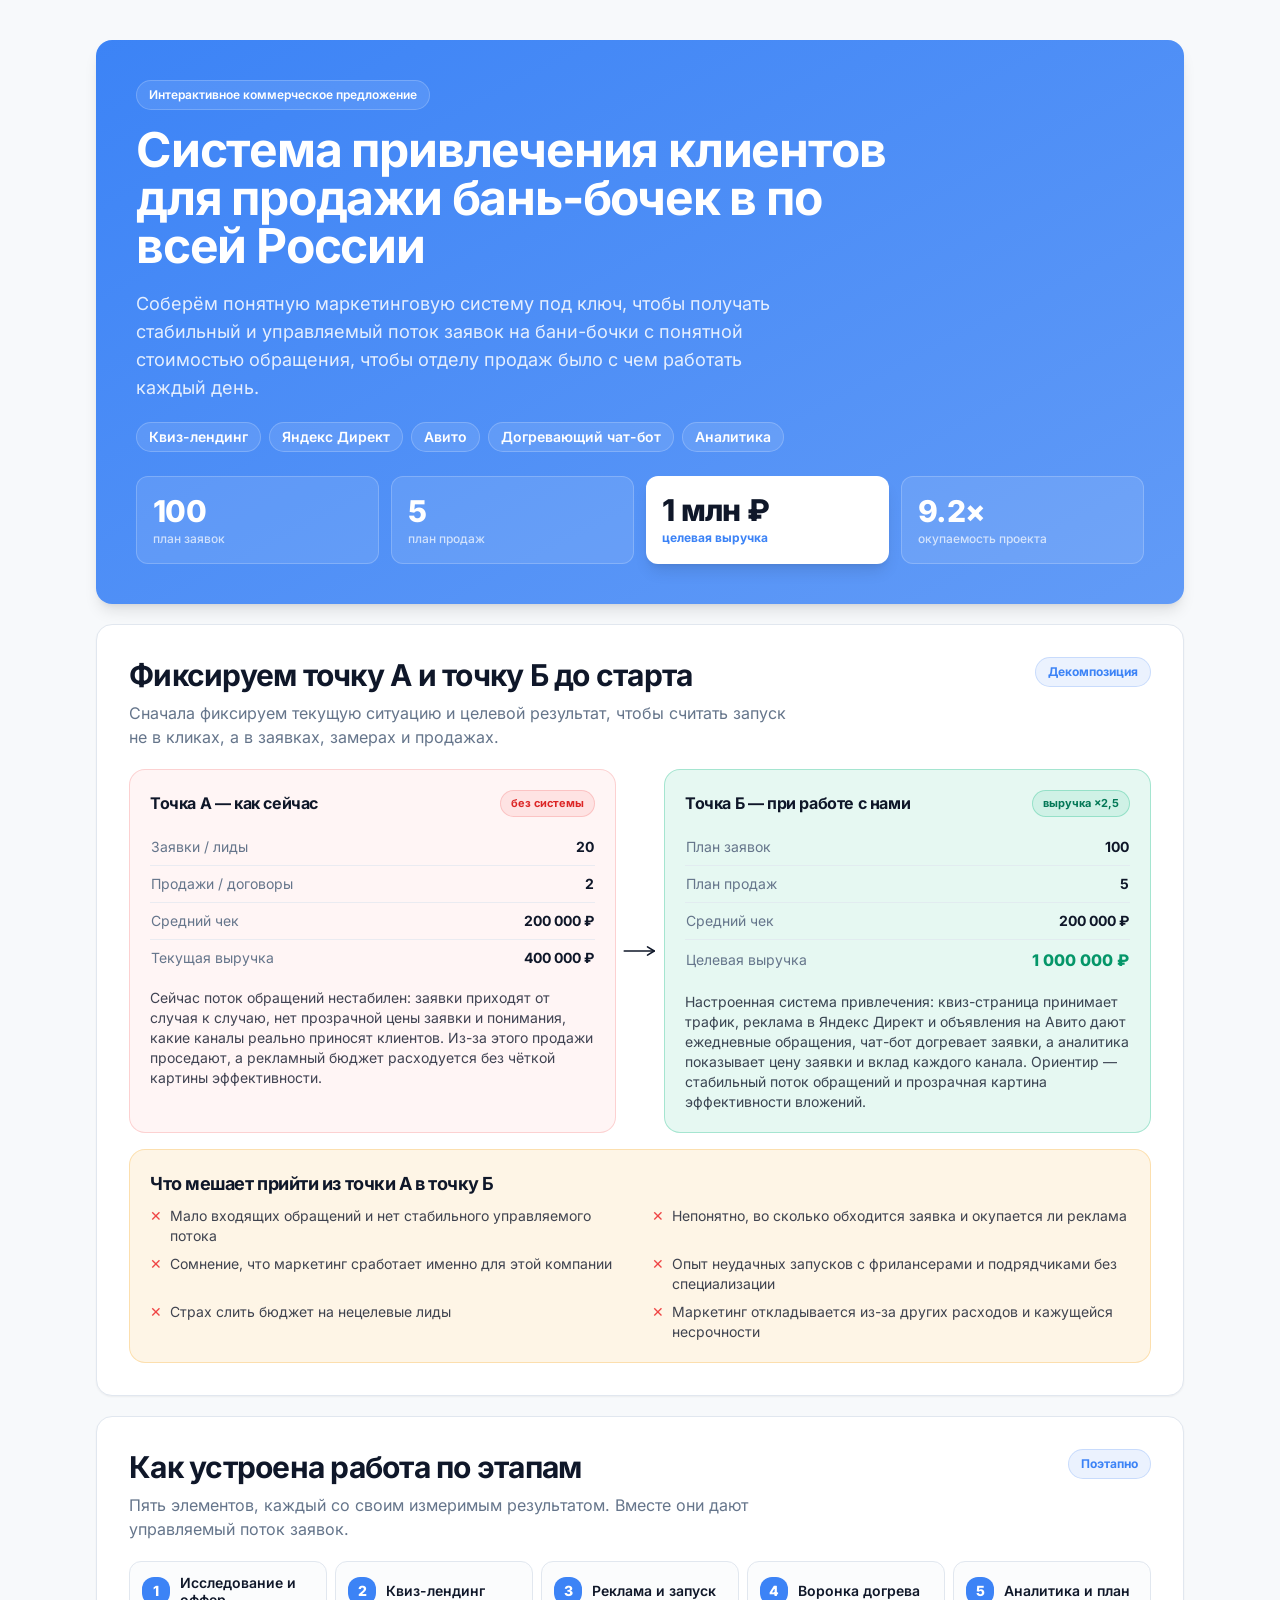
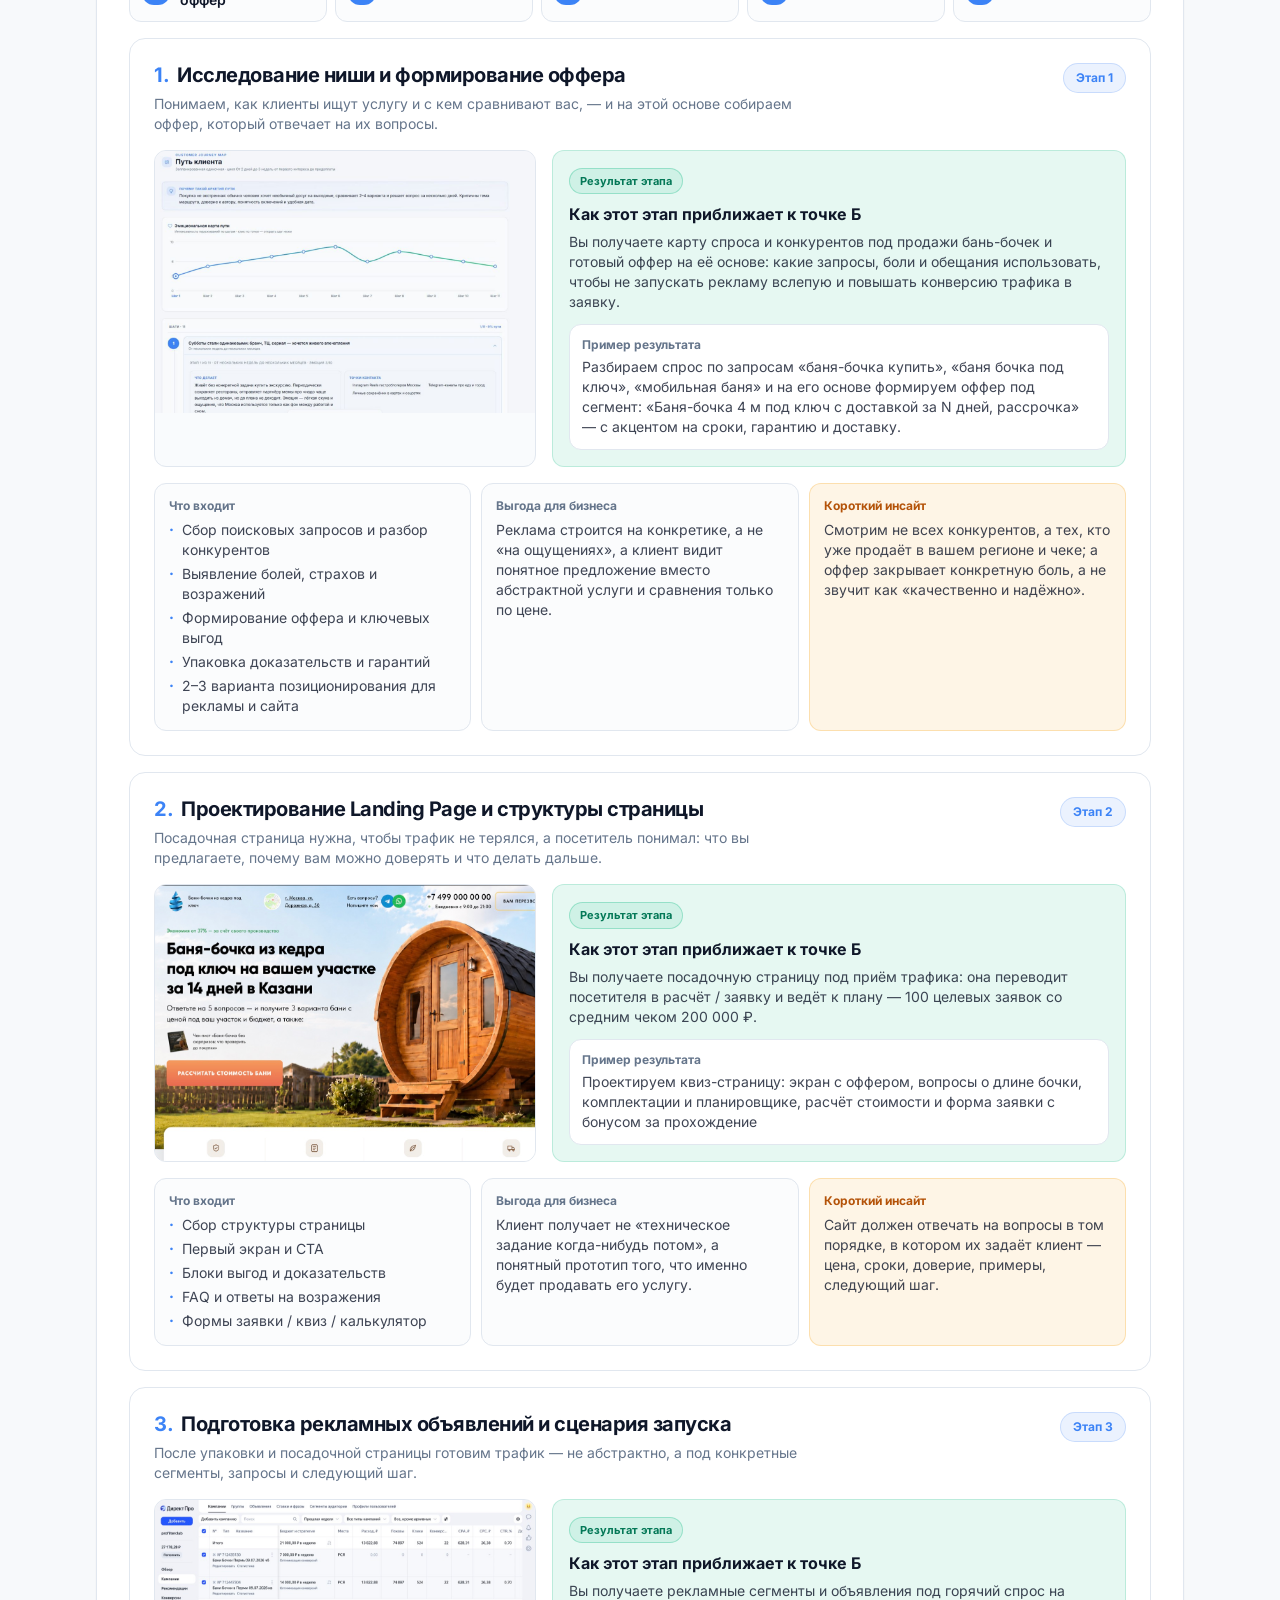
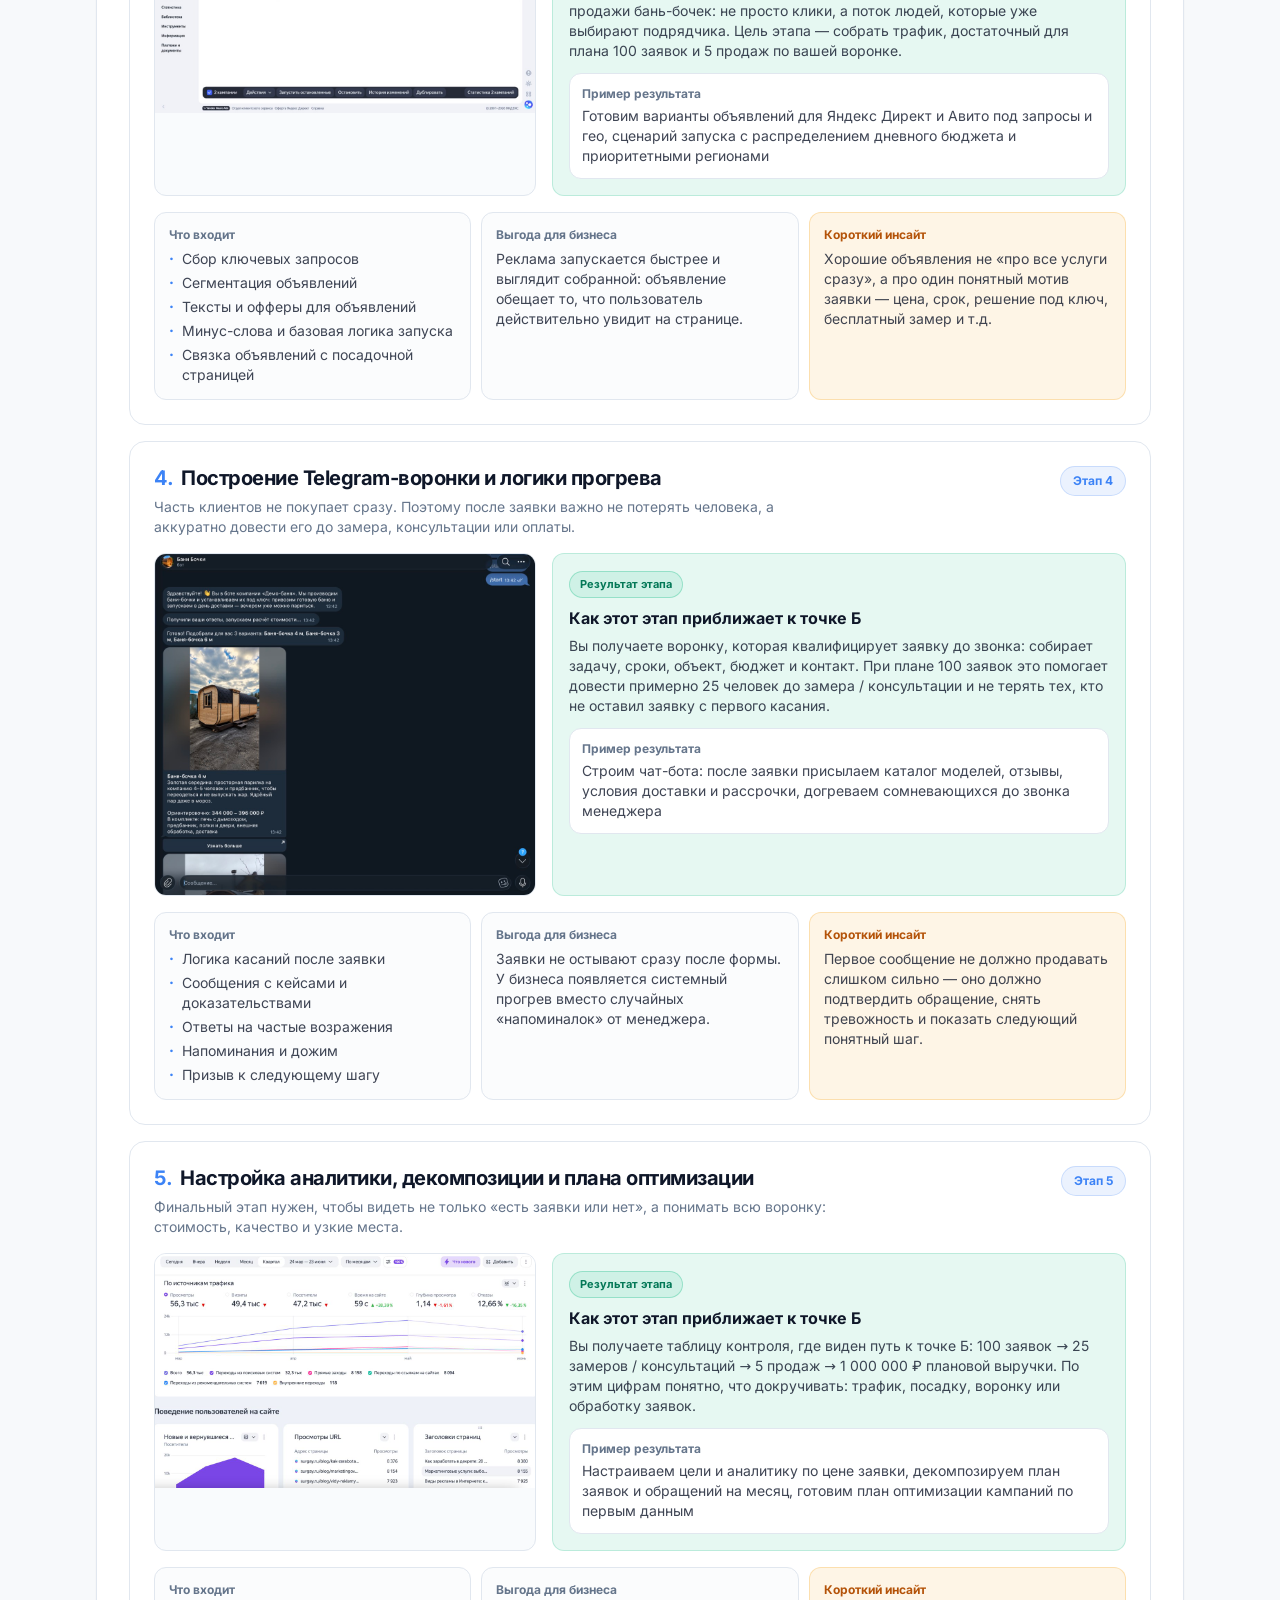
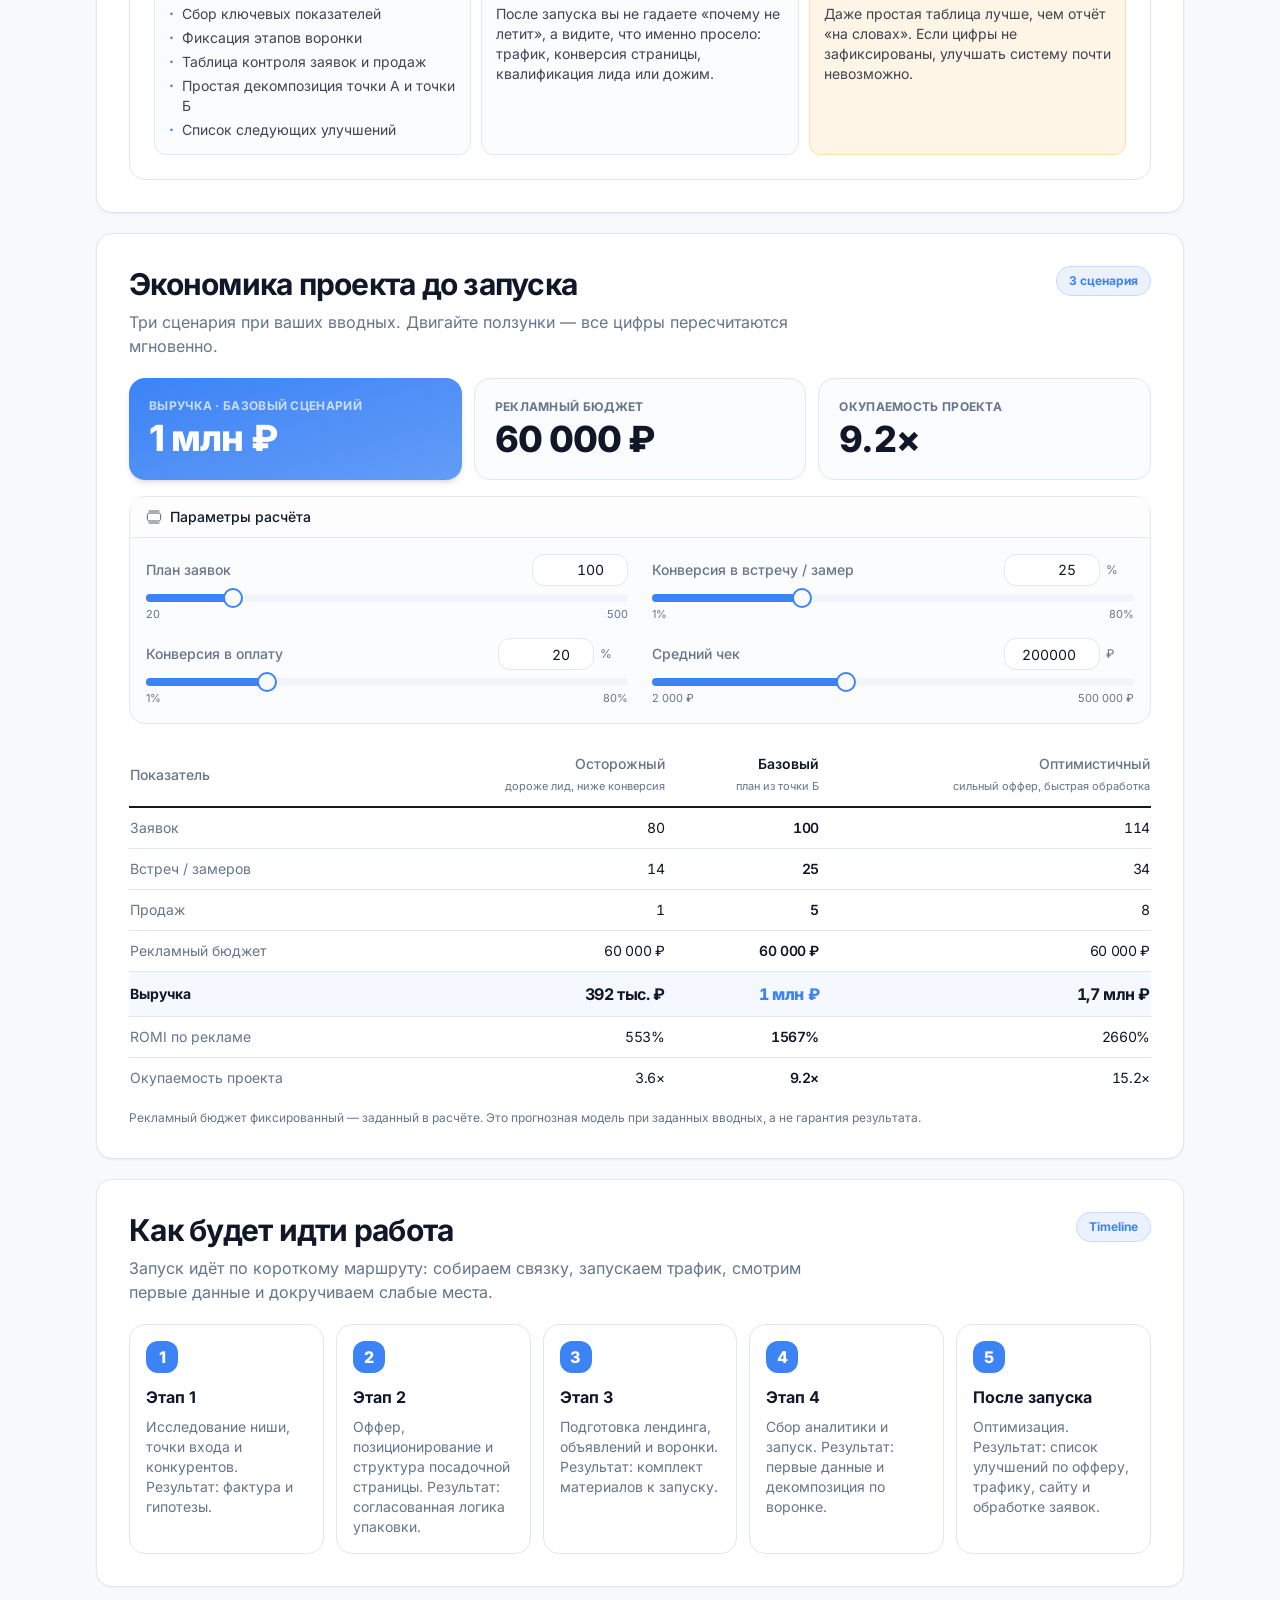
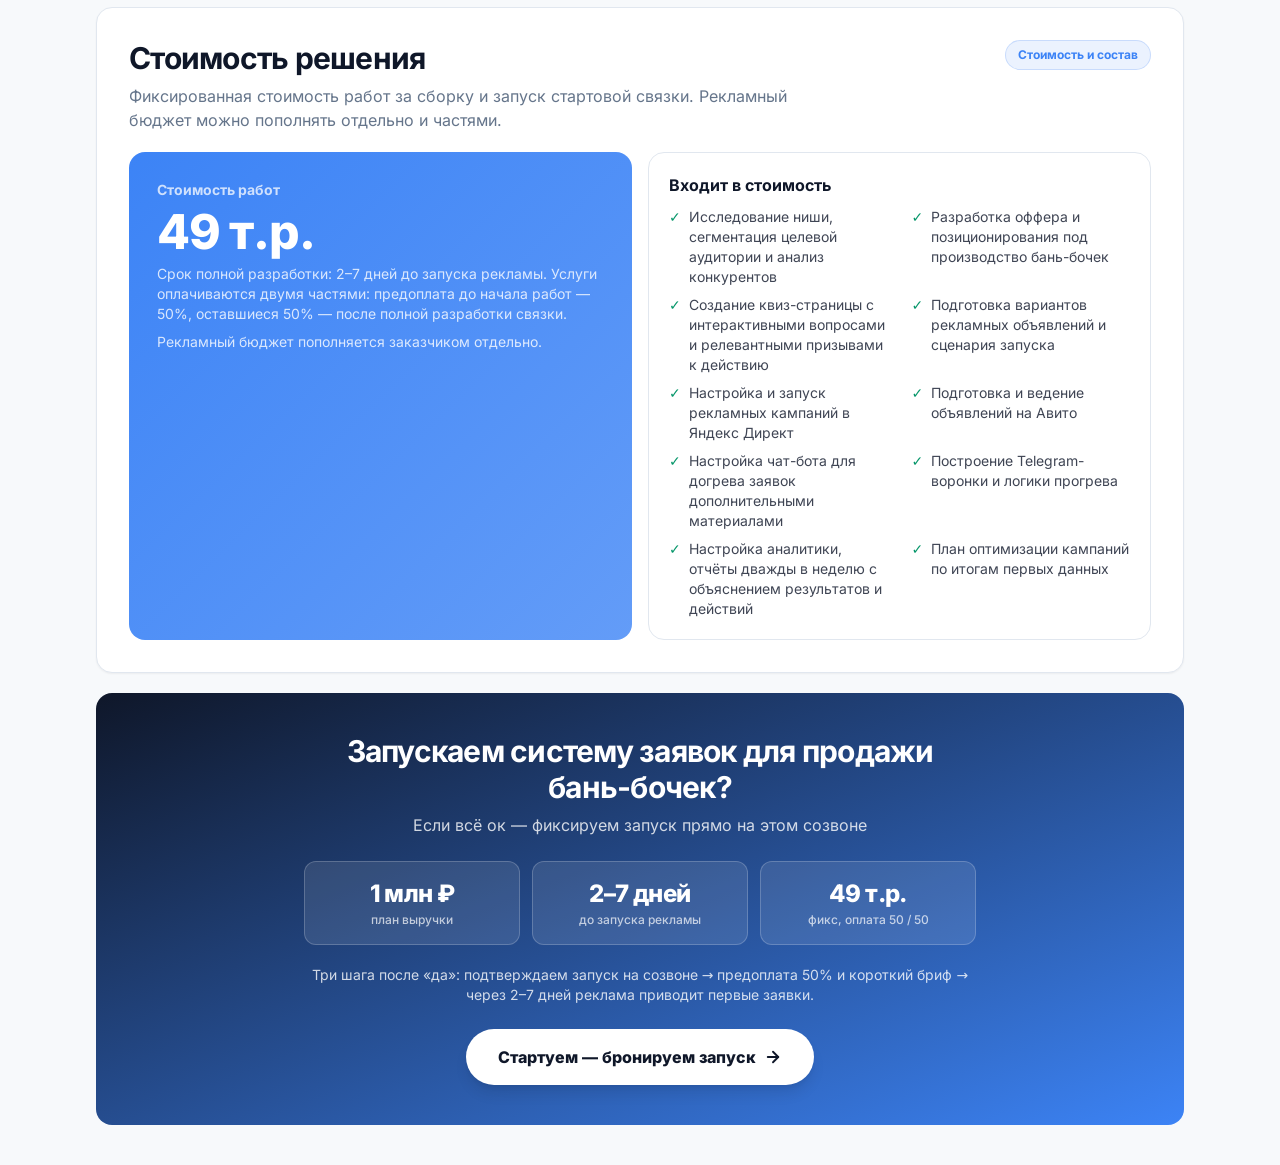
==== commit da287462: "Новые фото этапов 2-4 (JPG, облегчённые) + кадрирование фото этапа 2 - Этапы 2/3/4: новые изображени" ====
--- a/kp.html
+++ b/kp.html
@@ -14,7 +14,7 @@
 <link rel="stylesheet" href="assets/style.css">
 </head>
 <body>
-<div id="root"><script>!function(){try{var d=document.documentElement,c=d.classList;c.remove('light','dark');var e=localStorage.getItem('surgaygpt-theme');if(e){c.add(e|| '')}else{c.add('light');}if(e==='light'||e==='dark'||!e)d.style.colorScheme=e||'light'}catch(t){}}();</script><div role="region" aria-label="Notifications (F8)" tabindex="-1" style="pointer-events: none;"><ol tabindex="-1" class="fixed top-0 z-[100] flex max-h-screen w-full flex-col-reverse p-4 sm:bottom-0 sm:right-0 sm:top-auto sm:flex-col md:max-w-[420px]"></ol></div><section aria-label="Notifications alt+T" tabindex="-1" aria-live="polite" aria-relevant="additions text" aria-atomic="false"></section><div class="min-h-screen bg-background"><div class="w-full bg-muted/20"><div class="mx-auto max-w-6xl space-y-5 px-4 py-6 sm:px-6 lg:px-8 lg:py-10"><section class="relative overflow-hidden rounded-2xl bg-gradient-to-br from-primary to-primary/80 p-8 text-primary-foreground shadow-lg sm:p-10"><div class="mb-4 inline-flex items-center gap-2 rounded-full border border-primary-foreground/20 bg-primary-foreground/10 px-3 py-1.5 text-xs font-semibold">Интерактивное коммерческое предложение</div><h2 id="kp-hero-title" class="max-w-3xl text-3xl font-bold leading-[0.98] tracking-tight sm:text-5xl">Система привлечения клиентов для продажи бань-бочек в по всей России</h2><p id="kp-hero-sub" class="mt-5 max-w-2xl text-lg text-primary-foreground/85">Соберём понятную маркетинговую систему из <strong>Квиз-лендинг + Яндекс Директ + Авито + Догревающий чат-бот + Аналитика</strong>, чтобы получать стабильный и управляемый поток заявок на бани-бочки с понятной стоимостью обращения, чтобы отделу продаж было с чем работать каждый день без хаоса, догадок и лишних согласований.</p><div id="kp-hero-channels" class="mt-5 flex flex-wrap gap-2"><span class="rounded-full border border-primary-foreground/20 bg-primary-foreground/10 px-3 py-1 text-sm font-semibold">Квиз-лендинг</span><span class="rounded-full border border-primary-foreground/20 bg-primary-foreground/10 px-3 py-1 text-sm font-semibold">Яндекс Директ</span><span class="rounded-full border border-primary-foreground/20 bg-primary-foreground/10 px-3 py-1 text-sm font-semibold">Авито</span><span class="rounded-full border border-primary-foreground/20 bg-primary-foreground/10 px-3 py-1 text-sm font-semibold">Догревающий чат-бот</span><span class="rounded-full border border-primary-foreground/20 bg-primary-foreground/10 px-3 py-1 text-sm font-semibold">Аналитика</span></div><div class="mt-6 grid grid-cols-2 gap-3 sm:grid-cols-4"><div class="rounded-xl border border-primary-foreground/20 bg-primary-foreground/10 p-4"><div id="kp-hero-leads" class="text-2xl font-black tracking-tight sm:text-3xl">100</div><div class="mt-0.5 text-xs font-medium text-primary-foreground/70">план заявок</div></div><div class="rounded-xl border border-primary-foreground/20 bg-primary-foreground/10 p-4"><div id="kp-hero-sales" class="text-2xl font-black tracking-tight sm:text-3xl">5</div><div class="mt-0.5 text-xs font-medium text-primary-foreground/70">план продаж</div></div><div class="rounded-xl bg-card p-4 shadow-lg"><div id="kp-hero-rev" class="text-2xl font-black tracking-tight text-foreground sm:text-3xl">1 млн ₽</div><div class="mt-0.5 text-xs font-bold text-primary">целевая выручка</div></div><div class="rounded-xl border border-primary-foreground/20 bg-primary-foreground/10 p-4"><div id="kp-hero-pay" class="text-2xl font-black tracking-tight sm:text-3xl">9.2×</div><div class="mt-0.5 text-xs font-medium text-primary-foreground/70">окупаемость проекта</div></div></div></section><section class="mt-5 rounded-2xl border border-border bg-card p-6 shadow-sm sm:p-8"><div class="mb-5 flex flex-col items-start justify-between gap-4 sm:flex-row"><div><h3 class="max-w-2xl text-2xl font-bold leading-tight tracking-tight sm:text-3xl">Фиксируем точку А и точку Б до старта</h3><p class="mt-2 max-w-2xl text-base text-muted-foreground">Сначала фиксируем текущую ситуацию и целевой результат, чтобы считать запуск не в кликах, а в заявках, замерах и продажах.</p></div><span class="inline-flex whitespace-nowrap rounded-full border border-primary/20 bg-primary/10 px-3 py-1.5 text-xs font-bold text-primary">Декомпозиция</span></div><div class="relative grid grid-cols-1 gap-4 lg:grid-cols-2 lg:gap-12"><div class="absolute left-1/2 top-1/2 hidden lg:block" style="transform:translate(-50%,-50%);z-index:2"><svg width="36" height="18" viewBox="0 0 48 24" fill="none" stroke="hsl(var(--foreground))" stroke-width="2.1" stroke-linecap="round" stroke-linejoin="round"><path d="M3 12H43"></path><path d="M43 12 L 34 6.5 M43 12 L 34 17.5"></path></svg></div><div class="rounded-2xl border border-red-500/20 bg-red-500/5 p-5"><div class="mb-3 flex items-center justify-between gap-2"><h4 class="text-base font-bold tracking-tight">Точка А — как сейчас</h4><span class="inline-flex whitespace-nowrap rounded-full border border-red-500/20 bg-red-500/10 px-2.5 py-1 text-[11px] font-bold text-red-600">без системы</span></div><table class="w-full border-collapse text-sm"><tbody><tr class="border-t border-border/70 first:border-t-0"><th class="py-2 text-left font-normal text-muted-foreground">Заявки / лиды</th><td class="py-2 text-right"><strong id="kp-a-leads" class="text-foreground">20</strong></td></tr><tr class="border-t border-border/70 first:border-t-0"><th class="py-2 text-left font-normal text-muted-foreground">Продажи / договоры</th><td class="py-2 text-right"><strong id="kp-a-sales" class="text-foreground">2</strong></td></tr><tr class="border-t border-border/70 first:border-t-0"><th class="py-2 text-left font-normal text-muted-foreground">Средний чек</th><td class="py-2 text-right"><strong id="kp-a-check" class="text-foreground">180&nbsp;000 ₽</strong></td></tr><tr class="border-t border-border/70 first:border-t-0"><th class="py-2 text-left font-normal text-muted-foreground">Текущая выручка</th><td class="py-2 text-right"><strong id="kp-a-rev" class="text-foreground">360&nbsp;000 ₽</strong></td></tr></tbody></table><p id="kp-a-text" class="mt-3 whitespace-pre-line text-sm text-foreground/80">Сейчас поток обращений нестабилен: заявки приходят от случая к случаю, нет прозрачной цены заявки и понимания, какие каналы реально приносят клиентов. Из-за этого продажи проседают, а рекламный бюджет расходуется без чёткой картины эффективности.</p></div><div class="rounded-2xl border border-emerald-500/30 bg-emerald-500/10 p-5"><div class="mb-3 flex items-center justify-between gap-2"><h4 class="text-base font-bold tracking-tight">Точка Б — при работе с нами</h4><span id="kp-b-growth" class="inline-flex whitespace-nowrap rounded-full border border-emerald-500/30 bg-emerald-500/10 px-2.5 py-1 text-[11px] font-bold text-emerald-700 dark:text-emerald-300">выручка ×2,5</span></div><table class="w-full border-collapse text-sm"><tbody><tr class="border-t border-border/70 first:border-t-0"><th class="py-2 text-left font-normal text-muted-foreground">План заявок</th><td class="py-2 text-right"><strong id="kp-b-leads" class="text-foreground">164</strong></td></tr><tr class="border-t border-border/70 first:border-t-0"><th class="py-2 text-left font-normal text-muted-foreground">План продаж</th><td class="py-2 text-right"><strong id="kp-b-sales" class="text-foreground">11</strong></td></tr><tr class="border-t border-border/70 first:border-t-0"><th class="py-2 text-left font-normal text-muted-foreground">Средний чек</th><td class="py-2 text-right"><strong id="kp-b-check" class="text-foreground">180&nbsp;000 ₽</strong></td></tr><tr class="border-t border-border/70 first:border-t-0"><th class="py-2 text-left font-normal text-muted-foreground">Целевая выручка</th><td class="py-2 text-right"><strong id="kp-b-rev" class="text-base font-extrabold text-emerald-600">1&nbsp;400&nbsp;000 ₽</strong></td></tr></tbody></table><p id="kp-b-text" class="mt-3 whitespace-pre-line text-sm text-foreground/80">Настроенная система привлечения: квиз-страница принимает трафик, реклама в Яндекс Директ и объявления на Авито дают ежедневные обращения, чат-бот догревает заявки, а аналитика показывает цену заявки и вклад каждого канала. Ориентир — стабильный поток обращений и прозрачная картина эффективности вложений.</p></div></div><div class="mt-4 rounded-2xl border border-amber-500/25 bg-amber-500/10 p-5"><h4 class="mb-2 text-lg font-bold tracking-tight">Что мешает прийти из точки А в точку Б</h4><ul id="kp-pains" class="grid grid-cols-1 gap-x-6 gap-y-2 text-sm text-foreground/80 sm:grid-cols-2"><li class="flex gap-2"><span class="font-extrabold text-red-500">✕</span>Мало входящих обращений и нет стабильного управляемого потока</li><li class="flex gap-2"><span class="font-extrabold text-red-500">✕</span>Непонятно, во сколько обходится заявка и окупается ли реклама</li><li class="flex gap-2"><span class="font-extrabold text-red-500">✕</span>Сомнение, что маркетинг сработает именно для этой компании</li><li class="flex gap-2"><span class="font-extrabold text-red-500">✕</span>Опыт неудачных запусков с фрилансерами и подрядчиками без специализации</li><li class="flex gap-2"><span class="font-extrabold text-red-500">✕</span>Страх слить бюджет на нецелевые лиды</li><li class="flex gap-2"><span class="font-extrabold text-red-500">✕</span>Маркетинг откладывается из-за других расходов и кажущейся несрочности</li></ul></div></section><section class="mt-5 rounded-2xl border border-border bg-card p-6 shadow-sm sm:p-8"><div class="mb-5 flex flex-col items-start justify-between gap-4 sm:flex-row"><div><h3 class="max-w-2xl text-2xl font-bold leading-tight tracking-tight sm:text-3xl">Как устроена работа по этапам</h3><p class="mt-2 max-w-2xl text-base text-muted-foreground">Пять элементов, каждый со своим измеримым результатом. Вместе они дают управляемый поток заявок.</p></div><span class="inline-flex whitespace-nowrap rounded-full border border-primary/20 bg-primary/10 px-3 py-1.5 text-xs font-bold text-primary">Поэтапно</span></div><div class="mb-4 grid grid-cols-2 gap-2 md:grid-cols-5"><div class="flex items-center gap-2.5 rounded-xl border border-border bg-secondary/30 p-3"><span class="grid h-7 w-7 shrink-0 place-items-center rounded-lg bg-primary text-sm font-extrabold text-primary-foreground">1</span><span class="text-sm font-semibold leading-tight">Исследование и оффер</span></div><div class="flex items-center gap-2.5 rounded-xl border border-border bg-secondary/30 p-3"><span class="grid h-7 w-7 shrink-0 place-items-center rounded-lg bg-primary text-sm font-extrabold text-primary-foreground">2</span><span class="text-sm font-semibold leading-tight">Квиз-лендинг</span></div><div class="flex items-center gap-2.5 rounded-xl border border-border bg-secondary/30 p-3"><span class="grid h-7 w-7 shrink-0 place-items-center rounded-lg bg-primary text-sm font-extrabold text-primary-foreground">3</span><span class="text-sm font-semibold leading-tight">Реклама и запуск</span></div><div class="flex items-center gap-2.5 rounded-xl border border-border bg-secondary/30 p-3"><span class="grid h-7 w-7 shrink-0 place-items-center rounded-lg bg-primary text-sm font-extrabold text-primary-foreground">4</span><span class="text-sm font-semibold leading-tight">Воронка догрева</span></div><div class="flex items-center gap-2.5 rounded-xl border border-border bg-secondary/30 p-3"><span class="grid h-7 w-7 shrink-0 place-items-center rounded-lg bg-primary text-sm font-extrabold text-primary-foreground">5</span><span class="text-sm font-semibold leading-tight">Аналитика и план</span></div></div><div class="space-y-4"><div class="rounded-2xl border border-border bg-card p-5 sm:p-6"><div class="mb-4 flex flex-col items-start justify-between gap-3 sm:flex-row"><div><h4 class="flex items-baseline gap-2 text-xl font-bold leading-tight tracking-tight"><span class="text-primary">1.</span>Исследование ниши и формирование оффера</h4><p class="mt-1.5 max-w-2xl text-sm text-muted-foreground">Понимаем, как клиенты ищут услугу и с кем сравнивают вас, — и на этой основе собираем оффер, который отвечает на их вопросы.</p></div><span class="inline-flex whitespace-nowrap rounded-full border border-primary/20 bg-primary/10 px-3 py-1.5 text-xs font-bold text-primary">Этап 1</span></div><div class="grid grid-cols-1 gap-4 lg:grid-cols-[minmax(0,2fr)_minmax(0,3fr)]"><div class="overflow-hidden rounded-xl border border-border bg-secondary/40"><img src="assets/img/analysis.jpg" alt="Результат этапа: Исследование ниши и формирование оффера" class="h-auto w-full"></div><div class="rounded-xl border border-emerald-500/20 bg-emerald-500/10 p-4"><span class="inline-flex rounded-full border border-emerald-500/30 bg-emerald-500/10 px-2.5 py-1 text-[11px] font-bold text-emerald-700 dark:text-emerald-300">Результат этапа</span><h5 class="mt-2 text-base font-bold">Как этот этап приближает к точке Б</h5><p class="mt-1.5 text-sm text-foreground/80">Вы получаете карту спроса и конкурентов под продажи бань-бочек и готовый оффер на её основе: какие запросы, боли и обещания использовать, чтобы не запускать рекламу вслепую и повышать конверсию трафика в заявку.</p><div class="mt-3 rounded-lg border border-border bg-card p-3 text-sm"><strong class="mb-1 block text-xs text-muted-foreground">Пример результата</strong><p class="text-foreground/80">Разбираем спрос по запросам «баня-бочка купить», «баня бочка под ключ», «мобильная баня» и на его основе формируем оффер под сегмент: «Баня-бочка 4 м под ключ с доставкой за N дней, рассрочка» — с акцентом на сроки, гарантию и доставку.</p></div></div></div><div class="mt-4 grid grid-cols-1 gap-2.5 sm:grid-cols-3"><div class="rounded-xl border border-border bg-secondary/30 p-3.5 text-sm"><strong class="mb-1.5 block text-xs text-muted-foreground">Что входит</strong><ul class="space-y-1 text-foreground/80"><li class="flex gap-2"><span class="font-extrabold text-primary">·</span>Сбор поисковых запросов и разбор конкурентов</li><li class="flex gap-2"><span class="font-extrabold text-primary">·</span>Выявление болей, страхов и возражений</li><li class="flex gap-2"><span class="font-extrabold text-primary">·</span>Формирование оффера и ключевых выгод</li><li class="flex gap-2"><span class="font-extrabold text-primary">·</span>Упаковка доказательств и гарантий</li><li class="flex gap-2"><span class="font-extrabold text-primary">·</span>2–3 варианта позиционирования для рекламы и сайта</li></ul></div><div class="rounded-xl border border-border bg-secondary/30 p-3.5 text-sm"><strong class="mb-1.5 block text-xs text-muted-foreground">Выгода для бизнеса</strong><p class="text-foreground/80">Реклама строится на конкретике, а не «на ощущениях», а клиент видит понятное предложение вместо абстрактной услуги и сравнения только по цене.</p></div><div class="rounded-xl border border-amber-500/25 bg-amber-500/10 p-3.5 text-sm"><strong class="mb-1.5 block text-xs text-amber-700 dark:text-amber-400">Короткий инсайт</strong><p class="text-foreground/80">Смотрим не всех конкурентов, а тех, кто уже продаёт в вашем регионе и чеке; а оффер закрывает конкретную боль, а не звучит как «качественно и надёжно».</p></div></div></div><div class="rounded-2xl border border-border bg-card p-5 sm:p-6"><div class="mb-4 flex flex-col items-start justify-between gap-3 sm:flex-row"><div><h4 class="flex items-baseline gap-2 text-xl font-bold leading-tight tracking-tight"><span class="text-primary">2.</span>Проектирование Landing Page и структуры страницы</h4><p class="mt-1.5 max-w-2xl text-sm text-muted-foreground">Посадочная страница нужна, чтобы трафик не терялся, а посетитель понимал: что вы предлагаете, почему вам можно доверять и что делать дальше.</p></div><span class="inline-flex whitespace-nowrap rounded-full border border-primary/20 bg-primary/10 px-3 py-1.5 text-xs font-bold text-primary">Этап 2</span></div><div class="grid grid-cols-1 gap-4 lg:grid-cols-[minmax(0,2fr)_minmax(0,3fr)]"><div class="overflow-hidden rounded-xl border border-border bg-secondary/40"><img src="assets/img/landing.jpg" alt="Результат этапа: Проектирование Landing Page и структуры страницы" class="h-auto w-full"></div><div class="rounded-xl border border-emerald-500/20 bg-emerald-500/10 p-4"><span class="inline-flex rounded-full border border-emerald-500/30 bg-emerald-500/10 px-2.5 py-1 text-[11px] font-bold text-emerald-700 dark:text-emerald-300">Результат этапа</span><h5 class="mt-2 text-base font-bold">Как этот этап приближает к точке Б</h5><p class="mt-1.5 text-sm text-foreground/80">Вы получаете посадочную страницу под приём трафика: она переводит посетителя в расчёт / заявку и ведёт к плану — <span data-kp="leads">164</span> целевых заявок со средним чеком <span data-kp="check">180&nbsp;000 ₽</span>.</p><div class="mt-3 rounded-lg border border-border bg-card p-3 text-sm"><strong class="mb-1 block text-xs text-muted-foreground">Пример результата</strong><p class="text-foreground/80">Проектируем квиз-страницу: экран с оффером, вопросы о длине бочки, комплектации и планировщике, расчёт стоимости и форма заявки с бонусом за прохождение</p></div></div></div><div class="mt-4 grid grid-cols-1 gap-2.5 sm:grid-cols-3"><div class="rounded-xl border border-border bg-secondary/30 p-3.5 text-sm"><strong class="mb-1.5 block text-xs text-muted-foreground">Что входит</strong><ul class="space-y-1 text-foreground/80"><li class="flex gap-2"><span class="font-extrabold text-primary">·</span>Сбор структуры страницы</li><li class="flex gap-2"><span class="font-extrabold text-primary">·</span>Первый экран и CTA</li><li class="flex gap-2"><span class="font-extrabold text-primary">·</span>Блоки выгод и доказательств</li><li class="flex gap-2"><span class="font-extrabold text-primary">·</span>FAQ и ответы на возражения</li><li class="flex gap-2"><span class="font-extrabold text-primary">·</span>Формы заявки / квиз / калькулятор</li></ul></div><div class="rounded-xl border border-border bg-secondary/30 p-3.5 text-sm"><strong class="mb-1.5 block text-xs text-muted-foreground">Выгода для бизнеса</strong><p class="text-foreground/80">Клиент получает не «техническое задание когда-нибудь потом», а понятный прототип того, что именно будет продавать его услугу.</p></div><div class="rounded-xl border border-amber-500/25 bg-amber-500/10 p-3.5 text-sm"><strong class="mb-1.5 block text-xs text-amber-700 dark:text-amber-400">Короткий инсайт</strong><p class="text-foreground/80">Сайт должен отвечать на вопросы в том порядке, в котором их задаёт клиент — цена, сроки, доверие, примеры, следующий шаг.</p></div></div></div><div class="rounded-2xl border border-border bg-card p-5 sm:p-6"><div class="mb-4 flex flex-col items-start justify-between gap-3 sm:flex-row"><div><h4 class="flex items-baseline gap-2 text-xl font-bold leading-tight tracking-tight"><span class="text-primary">3.</span>Подготовка рекламных объявлений и сценария запуска</h4><p class="mt-1.5 max-w-2xl text-sm text-muted-foreground">После упаковки и посадочной страницы готовим трафик — не абстрактно, а под конкретные сегменты, запросы и следующий шаг.</p></div><span class="inline-flex whitespace-nowrap rounded-full border border-primary/20 bg-primary/10 px-3 py-1.5 text-xs font-bold text-primary">Этап 3</span></div><div class="grid grid-cols-1 gap-4 lg:grid-cols-[minmax(0,2fr)_minmax(0,3fr)]"><div class="overflow-hidden rounded-xl border border-border bg-secondary/40"><img src="assets/img/ads.jpg" alt="Результат этапа: Подготовка рекламных объявлений и сценария запуска" class="h-auto w-full"></div><div class="rounded-xl border border-emerald-500/20 bg-emerald-500/10 p-4"><span class="inline-flex rounded-full border border-emerald-500/30 bg-emerald-500/10 px-2.5 py-1 text-[11px] font-bold text-emerald-700 dark:text-emerald-300">Результат этапа</span><h5 class="mt-2 text-base font-bold">Как этот этап приближает к точке Б</h5><p class="mt-1.5 text-sm text-foreground/80">Вы получаете рекламные сегменты и объявления под горячий спрос на продажи бань-бочек: не просто клики, а поток людей, которые уже выбирают подрядчика. Цель этапа — собрать трафик, достаточный для плана <span data-kp="leads">164</span> заявок и <span data-kp="sales">11</span> продаж по вашей воронке.</p><div class="mt-3 rounded-lg border border-border bg-card p-3 text-sm"><strong class="mb-1 block text-xs text-muted-foreground">Пример результата</strong><p class="text-foreground/80">Готовим варианты объявлений для Яндекс Директ и Авито под запросы и гео, сценарий запуска с распределением дневного бюджета и приоритетными регионами</p></div></div></div><div class="mt-4 grid grid-cols-1 gap-2.5 sm:grid-cols-3"><div class="rounded-xl border border-border bg-secondary/30 p-3.5 text-sm"><strong class="mb-1.5 block text-xs text-muted-foreground">Что входит</strong><ul class="space-y-1 text-foreground/80"><li class="flex gap-2"><span class="font-extrabold text-primary">·</span>Сбор ключевых запросов</li><li class="flex gap-2"><span class="font-extrabold text-primary">·</span>Сегментация объявлений</li><li class="flex gap-2"><span class="font-extrabold text-primary">·</span>Тексты и офферы для объявлений</li><li class="flex gap-2"><span class="font-extrabold text-primary">·</span>Минус-слова и базовая логика запуска</li><li class="flex gap-2"><span class="font-extrabold text-primary">·</span>Связка объявлений с посадочной страницей</li></ul></div><div class="rounded-xl border border-border bg-secondary/30 p-3.5 text-sm"><strong class="mb-1.5 block text-xs text-muted-foreground">Выгода для бизнеса</strong><p class="text-foreground/80">Реклама запускается быстрее и выглядит собранной: объявление обещает то, что пользователь действительно увидит на странице.</p></div><div class="rounded-xl border border-amber-500/25 bg-amber-500/10 p-3.5 text-sm"><strong class="mb-1.5 block text-xs text-amber-700 dark:text-amber-400">Короткий инсайт</strong><p class="text-foreground/80">Хорошие объявления не «про все услуги сразу», а про один понятный мотив заявки — цена, срок, решение под ключ, бесплатный замер и т.д.</p></div></div></div><div class="rounded-2xl border border-border bg-card p-5 sm:p-6"><div class="mb-4 flex flex-col items-start justify-between gap-3 sm:flex-row"><div><h4 class="flex items-baseline gap-2 text-xl font-bold leading-tight tracking-tight"><span class="text-primary">4.</span>Построение Telegram-воронки и логики прогрева</h4><p class="mt-1.5 max-w-2xl text-sm text-muted-foreground">Часть клиентов не покупает сразу. Поэтому после заявки важно не потерять человека, а аккуратно довести его до замера, консультации или оплаты.</p></div><span class="inline-flex whitespace-nowrap rounded-full border border-primary/20 bg-primary/10 px-3 py-1.5 text-xs font-bold text-primary">Этап 4</span></div><div class="grid grid-cols-1 gap-4 lg:grid-cols-[minmax(0,2fr)_minmax(0,3fr)]"><div class="overflow-hidden rounded-xl border border-border bg-secondary/40"><img src="assets/img/funnel.jpg" alt="Результат этапа: Построение Telegram-воронки и логики прогрева" class="h-auto w-full"></div><div class="rounded-xl border border-emerald-500/20 bg-emerald-500/10 p-4"><span class="inline-flex rounded-full border border-emerald-500/30 bg-emerald-500/10 px-2.5 py-1 text-[11px] font-bold text-emerald-700 dark:text-emerald-300">Результат этапа</span><h5 class="mt-2 text-base font-bold">Как этот этап приближает к точке Б</h5><p class="mt-1.5 text-sm text-foreground/80">Вы получаете воронку, которая квалифицирует заявку до звонка: собирает задачу, сроки, объект, бюджет и контакт. При плане <span data-kp="leads">164</span> заявок это помогает довести примерно <span data-kp="meetings">57</span> человек до замера / консультации и не терять тех, кто не оставил заявку с первого касания.</p><div class="mt-3 rounded-lg border border-border bg-card p-3 text-sm"><strong class="mb-1 block text-xs text-muted-foreground">Пример результата</strong><p class="text-foreground/80">Строим чат-бота: после заявки присылаем каталог моделей, отзывы, условия доставки и рассрочки, догреваем сомневающихся до звонка менеджера</p></div></div></div><div class="mt-4 grid grid-cols-1 gap-2.5 sm:grid-cols-3"><div class="rounded-xl border border-border bg-secondary/30 p-3.5 text-sm"><strong class="mb-1.5 block text-xs text-muted-foreground">Что входит</strong><ul class="space-y-1 text-foreground/80"><li class="flex gap-2"><span class="font-extrabold text-primary">·</span>Логика касаний после заявки</li><li class="flex gap-2"><span class="font-extrabold text-primary">·</span>Сообщения с кейсами и доказательствами</li><li class="flex gap-2"><span class="font-extrabold text-primary">·</span>Ответы на частые возражения</li><li class="flex gap-2"><span class="font-extrabold text-primary">·</span>Напоминания и дожим</li><li class="flex gap-2"><span class="font-extrabold text-primary">·</span>Призыв к следующему шагу</li></ul></div><div class="rounded-xl border border-border bg-secondary/30 p-3.5 text-sm"><strong class="mb-1.5 block text-xs text-muted-foreground">Выгода для бизнеса</strong><p class="text-foreground/80">Заявки не остывают сразу после формы. У бизнеса появляется системный прогрев вместо случайных «напоминалок» от менеджера.</p></div><div class="rounded-xl border border-amber-500/25 bg-amber-500/10 p-3.5 text-sm"><strong class="mb-1.5 block text-xs text-amber-700 dark:text-amber-400">Короткий инсайт</strong><p class="text-foreground/80">Первое сообщение не должно продавать слишком сильно — оно должно подтвердить обращение, снять тревожность и показать следующий понятный шаг.</p></div></div></div><div class="rounded-2xl border border-border bg-card p-5 sm:p-6"><div class="mb-4 flex flex-col items-start justify-between gap-3 sm:flex-row"><div><h4 class="flex items-baseline gap-2 text-xl font-bold leading-tight tracking-tight"><span class="text-primary">5.</span>Настройка аналитики, декомпозиции и плана оптимизации</h4><p class="mt-1.5 max-w-2xl text-sm text-muted-foreground">Финальный этап нужен, чтобы видеть не только «есть заявки или нет», а понимать всю воронку: стоимость, качество и узкие места.</p></div><span class="inline-flex whitespace-nowrap rounded-full border border-primary/20 bg-primary/10 px-3 py-1.5 text-xs font-bold text-primary">Этап 5</span></div><div class="grid grid-cols-1 gap-4 lg:grid-cols-[minmax(0,2fr)_minmax(0,3fr)]"><div class="overflow-hidden rounded-xl border border-border bg-secondary/40"><img src="assets/img/analytics.jpg" alt="Результат этапа: Настройка аналитики, декомпозиции и плана оптимизации" class="h-auto w-full"></div><div class="rounded-xl border border-emerald-500/20 bg-emerald-500/10 p-4"><span class="inline-flex rounded-full border border-emerald-500/30 bg-emerald-500/10 px-2.5 py-1 text-[11px] font-bold text-emerald-700 dark:text-emerald-300">Результат этапа</span><h5 class="mt-2 text-base font-bold">Как этот этап приближает к точке Б</h5><p class="mt-1.5 text-sm text-foreground/80">Вы получаете таблицу контроля, где виден путь к точке Б: <span data-kp="leads">164</span> заявок → <span data-kp="meetings">57</span> замеров / консультаций → <span data-kp="sales">11</span> продаж → <span data-kp="revF">1&nbsp;400&nbsp;000 ₽</span> плановой выручки. По этим цифрам понятно, что докручивать: трафик, посадку, воронку или обработку заявок.</p><div class="mt-3 rounded-lg border border-border bg-card p-3 text-sm"><strong class="mb-1 block text-xs text-muted-foreground">Пример результата</strong><p class="text-foreground/80">Настраиваем цели и аналитику по цене заявки, декомпозируем план заявок и обращений на месяц, готовим план оптимизации кампаний по первым данным</p></div></div></div><div class="mt-4 grid grid-cols-1 gap-2.5 sm:grid-cols-3"><div class="rounded-xl border border-border bg-secondary/30 p-3.5 text-sm"><strong class="mb-1.5 block text-xs text-muted-foreground">Что входит</strong><ul class="space-y-1 text-foreground/80"><li class="flex gap-2"><span class="font-extrabold text-primary">·</span>Сбор ключевых показателей</li><li class="flex gap-2"><span class="font-extrabold text-primary">·</span>Фиксация этапов воронки</li><li class="flex gap-2"><span class="font-extrabold text-primary">·</span>Таблица контроля заявок и продаж</li><li class="flex gap-2"><span class="font-extrabold text-primary">·</span>Простая декомпозиция точки А и точки Б</li><li class="flex gap-2"><span class="font-extrabold text-primary">·</span>Список следующих улучшений</li></ul></div><div class="rounded-xl border border-border bg-secondary/30 p-3.5 text-sm"><strong class="mb-1.5 block text-xs text-muted-foreground">Выгода для бизнеса</strong><p class="text-foreground/80">После запуска вы не гадаете «почему не летит», а видите, что именно просело: трафик, конверсия страницы, квалификация лида или дожим.</p></div><div class="rounded-xl border border-amber-500/25 bg-amber-500/10 p-3.5 text-sm"><strong class="mb-1.5 block text-xs text-amber-700 dark:text-amber-400">Короткий инсайт</strong><p class="text-foreground/80">Даже простая таблица лучше, чем отчёт «на словах». Если цифры не зафиксированы, улучшать систему почти невозможно.</p></div></div></div></div></section><section class="mt-5 rounded-2xl border border-border bg-card p-6 shadow-sm sm:p-8"><div class="mb-5 flex flex-col items-start justify-between gap-4 sm:flex-row"><div><h3 class="max-w-2xl text-2xl font-bold leading-tight tracking-tight sm:text-3xl">Экономика проекта до запуска</h3><p class="mt-2 max-w-2xl text-base text-muted-foreground">Три сценария при ваших вводных. Двигайте ползунки — все цифры пересчитаются мгновенно.</p></div><span class="inline-flex whitespace-nowrap rounded-full border border-primary/20 bg-primary/10 px-3 py-1.5 text-xs font-bold text-primary">3 сценария</span></div><div><div class="mb-4 grid grid-cols-1 gap-3 sm:grid-cols-3"><div class="rounded-2xl bg-gradient-to-br from-primary to-primary/80 p-5 text-primary-foreground shadow-md"><div class="text-xs font-bold uppercase tracking-wide text-primary-foreground/70">Выручка · базовый сценарий</div><div id="kp-econ-rev" class="mt-1 text-4xl font-black tracking-tight">—</div></div><div class="rounded-2xl border border-border bg-secondary/30 p-5"><div class="text-xs font-bold uppercase tracking-wide text-muted-foreground">Рекламный бюджет</div><div id="kp-econ-budget" class="mt-1 text-4xl font-black tracking-tight">—</div></div><div class="rounded-2xl border border-border bg-secondary/30 p-5"><div class="text-xs font-bold uppercase tracking-wide text-muted-foreground">Окупаемость проекта</div><div id="kp-econ-pay" class="mt-1 text-4xl font-black tracking-tight">—</div></div></div><div class="rounded-2xl border border-border bg-secondary/30"><div class="flex items-center gap-2 px-4 py-2.5 text-sm font-medium border-b border-border bg-card/60 text-foreground"><svg xmlns="http://www.w3.org/2000/svg" xmlns:xlink="http://www.w3.org/1999/xlink" aria-hidden="true" role="img" class="iconify iconify--solar h-4 w-4 opacity-70" width="1em" height="1em" viewBox="0 0 24 24"><g fill="none" stroke="currentColor" stroke-width="1.5"><path d="M8 18c-2.828 0-4.243 0-5.121-.879C2 16.243 2 14.828 2 12s0-4.243.879-5.121C3.757 6 5.172 6 8 6h8c2.828 0 4.243 0 5.121.879C22 7.757 22 9.172 22 12s0 4.243-.879 5.121C20.243 18 18.828 18 16 18z"></path><path stroke-linecap="round" d="M4.5 3h15m-15 18h15"></path></g></svg>Параметры расчёта</div><div class="grid grid-cols-1 gap-x-6 gap-y-4 p-4 sm:grid-cols-2"><div><div class="mb-2 flex items-center justify-between gap-3"><span class="text-sm font-medium text-muted-foreground">План заявок</span><div class="flex items-center gap-1.5"><input type="number" min="20" max="500" step="1" class="h-8 w-24 rounded-lg border px-2 text-right text-sm tabular-nums outline-none focus-visible:ring-2 border-border bg-card text-foreground focus-visible:ring-primary/40" value="164" style=""></div></div><span dir="ltr" data-orientation="horizontal" aria-disabled="false" class="relative flex w-full touch-none select-none items-center" style="--radix-slider-thumb-transform: translateX(-50%);"><span data-orientation="horizontal" class="relative h-2 w-full grow overflow-hidden rounded-full bg-secondary"><span data-orientation="horizontal" class="absolute h-full bg-primary" style="left: 0%; right: 83.6%;"></span></span><span style="transform: var(--radix-slider-thumb-transform); position: absolute; left: calc(16.4% + 6.72px);"><span role="slider" aria-valuemin="20" aria-valuemax="500" aria-orientation="horizontal" data-orientation="horizontal" tabindex="0" class="block h-5 w-5 rounded-full border-2 border-primary bg-background ring-offset-background transition-colors focus-visible:outline-none focus-visible:ring-2 focus-visible:ring-ring focus-visible:ring-offset-2 disabled:pointer-events-none disabled:opacity-50" data-radix-collection-item="" aria-valuenow="164" style=""></span></span></span><div class="mt-1 flex justify-between text-[11px] text-muted-foreground"><span>20</span><span>500</span></div></div><div><div class="mb-2 flex items-center justify-between gap-3"><span class="text-sm font-medium text-muted-foreground">Конверсия в встречу / замер</span><div class="flex items-center gap-1.5"><input type="number" min="1" max="80" step="1" class="h-8 w-24 rounded-lg border px-2 text-right text-sm tabular-nums outline-none focus-visible:ring-2 border-border bg-card text-foreground focus-visible:ring-primary/40" value="35" style=""><span class="w-7 text-xs text-muted-foreground">%</span></div></div><span dir="ltr" data-orientation="horizontal" aria-disabled="false" class="relative flex w-full touch-none select-none items-center" style="--radix-slider-thumb-transform: translateX(-50%);"><span data-orientation="horizontal" class="relative h-2 w-full grow overflow-hidden rounded-full bg-secondary"><span data-orientation="horizontal" class="absolute h-full bg-primary" style="left: 0%; right: 56.962%;"></span></span><span style="transform: var(--radix-slider-thumb-transform); position: absolute; left: calc(43.038% + 1.39241px);"><span role="slider" aria-valuemin="1" aria-valuemax="80" aria-orientation="horizontal" data-orientation="horizontal" tabindex="0" class="block h-5 w-5 rounded-full border-2 border-primary bg-background ring-offset-background transition-colors focus-visible:outline-none focus-visible:ring-2 focus-visible:ring-ring focus-visible:ring-offset-2 disabled:pointer-events-none disabled:opacity-50" data-radix-collection-item="" aria-valuenow="35" style=""></span></span></span><div class="mt-1 flex justify-between text-[11px] text-muted-foreground"><span>1%</span><span>80%</span></div></div><div><div class="mb-2 flex items-center justify-between gap-3"><span class="text-sm font-medium text-muted-foreground">Конверсия в оплату</span><div class="flex items-center gap-1.5"><input type="number" min="1" max="80" step="1" class="h-8 w-24 rounded-lg border px-2 text-right text-sm tabular-nums outline-none focus-visible:ring-2 border-border bg-card text-foreground focus-visible:ring-primary/40" value="20" style=""><span class="w-7 text-xs text-muted-foreground">%</span></div></div><span dir="ltr" data-orientation="horizontal" aria-disabled="false" class="relative flex w-full touch-none select-none items-center" style="--radix-slider-thumb-transform: translateX(-50%);"><span data-orientation="horizontal" class="relative h-2 w-full grow overflow-hidden rounded-full bg-secondary"><span data-orientation="horizontal" class="absolute h-full bg-primary" style="left: 0%; right: 75.9494%;"></span></span><span style="transform: var(--radix-slider-thumb-transform); position: absolute; left: calc(24.0506% + 5.18987px);"><span role="slider" aria-valuemin="1" aria-valuemax="80" aria-orientation="horizontal" data-orientation="horizontal" tabindex="0" class="block h-5 w-5 rounded-full border-2 border-primary bg-background ring-offset-background transition-colors focus-visible:outline-none focus-visible:ring-2 focus-visible:ring-ring focus-visible:ring-offset-2 disabled:pointer-events-none disabled:opacity-50" data-radix-collection-item="" aria-valuenow="20" style=""></span></span></span><div class="mt-1 flex justify-between text-[11px] text-muted-foreground"><span>1%</span><span>80%</span></div></div><div><div class="mb-2 flex items-center justify-between gap-3"><span class="text-sm font-medium text-muted-foreground">Средний чек</span><div class="flex items-center gap-1.5"><input type="number" min="2000" max="500000" step="1000" class="h-8 w-24 rounded-lg border px-2 text-right text-sm tabular-nums outline-none focus-visible:ring-2 border-border bg-card text-foreground focus-visible:ring-primary/40" value="180000" style=""><span class="w-7 text-xs text-muted-foreground">₽</span></div></div><span dir="ltr" data-orientation="horizontal" aria-disabled="false" class="relative flex w-full touch-none select-none items-center" style="--radix-slider-thumb-transform: translateX(-50%);"><span data-orientation="horizontal" class="relative h-2 w-full grow overflow-hidden rounded-full bg-secondary"><span data-orientation="horizontal" class="absolute h-full bg-primary" style="left: 0%; right: 64.257%;"></span></span><span style="transform: var(--radix-slider-thumb-transform); position: absolute; left: calc(35.743% + 2.85141px);"><span role="slider" aria-valuemin="2000" aria-valuemax="500000" aria-orientation="horizontal" data-orientation="horizontal" tabindex="0" class="block h-5 w-5 rounded-full border-2 border-primary bg-background ring-offset-background transition-colors focus-visible:outline-none focus-visible:ring-2 focus-visible:ring-ring focus-visible:ring-offset-2 disabled:pointer-events-none disabled:opacity-50" data-radix-collection-item="" aria-valuenow="180000" style=""></span></span></span><div class="mt-1 flex justify-between text-[11px] text-muted-foreground"><span>2&nbsp;000 ₽</span><span>500&nbsp;000 ₽</span></div></div></div></div><div class="mt-5 overflow-x-auto"><table class="w-full min-w-[480px] border-collapse text-sm"><thead><tr class="border-b-2 border-foreground"><th class="py-2.5 pr-4 text-left font-medium text-muted-foreground">Показатель</th><th class="py-2.5 pl-4 text-right align-bottom font-medium text-muted-foreground">Осторожный<span class="mt-0.5 block text-[11px] font-normal normal-case text-muted-foreground">дороже лид, ниже конверсия</span></th><th class="py-2.5 pl-4 text-right align-bottom font-semibold text-foreground">Базовый<span class="mt-0.5 block text-[11px] font-normal normal-case text-muted-foreground">план из точки Б</span></th><th class="py-2.5 pl-4 text-right align-bottom font-medium text-muted-foreground">Оптимистичный<span class="mt-0.5 block text-[11px] font-normal normal-case text-muted-foreground">сильный оффер, быстрая обработка</span></th></tr></thead><tbody><tr class="border-b last:border-b-0 border-border"><td class="py-2.5 pr-4 text-muted-foreground">Заявок</td><td class="py-2.5 pl-4 text-right tabular-nums tracking-tight text-foreground">131</td><td class="py-2.5 pl-4 text-right tabular-nums tracking-tight font-semibold text-foreground">164</td><td class="py-2.5 pl-4 text-right tabular-nums tracking-tight text-foreground">188</td></tr><tr class="border-b last:border-b-0 border-border"><td class="py-2.5 pr-4 text-muted-foreground">Встреч / замеров</td><td class="py-2.5 pl-4 text-right tabular-nums tracking-tight text-foreground">32</td><td class="py-2.5 pl-4 text-right tabular-nums tracking-tight font-semibold text-foreground">57</td><td class="py-2.5 pl-4 text-right tabular-nums tracking-tight text-foreground">79</td></tr><tr class="border-b last:border-b-0 border-border"><td class="py-2.5 pr-4 text-muted-foreground">Продаж</td><td class="py-2.5 pl-4 text-right tabular-nums tracking-tight text-foreground">4</td><td class="py-2.5 pl-4 text-right tabular-nums tracking-tight font-semibold text-foreground">11</td><td class="py-2.5 pl-4 text-right tabular-nums tracking-tight text-foreground">19</td></tr><tr class="border-b last:border-b-0 border-border"><td class="py-2.5 pr-4 text-muted-foreground">Рекламный бюджет</td><td class="py-2.5 pl-4 text-right tabular-nums tracking-tight text-foreground">93&nbsp;808 ₽</td><td class="py-2.5 pl-4 text-right tabular-nums tracking-tight font-semibold text-foreground">90&nbsp;200 ₽</td><td class="py-2.5 pl-4 text-right tabular-nums tracking-tight text-foreground">82&nbsp;984 ₽</td></tr><tr class="border-b last:border-b-0 border-border bg-primary/5"><td class="py-2.5 pr-4 font-bold text-foreground">Выручка</td><td class="py-2.5 pl-4 text-right text-base font-bold tabular-nums tracking-tight text-foreground">810 тыс. ₽</td><td class="py-2.5 pl-4 text-right text-base font-extrabold tabular-nums tracking-tight text-primary">2,1 млн ₽</td><td class="py-2.5 pl-4 text-right text-base font-bold tabular-nums tracking-tight text-foreground">3,4 млн ₽</td></tr><tr class="border-b last:border-b-0 border-border"><td class="py-2.5 pr-4 text-muted-foreground">ROMI по рекламе</td><td class="py-2.5 pl-4 text-right tabular-nums tracking-tight text-foreground">763%</td><td class="py-2.5 pl-4 text-right tabular-nums tracking-tight font-semibold text-foreground">2191%</td><td class="py-2.5 pl-4 text-right tabular-nums tracking-tight text-foreground">4024%</td></tr><tr class="border-b last:border-b-0 border-border"><td class="py-2.5 pr-4 text-muted-foreground">Окупаемость проекта</td><td class="py-2.5 pl-4 text-right tabular-nums tracking-tight text-foreground">5.7×</td><td class="py-2.5 pl-4 text-right tabular-nums tracking-tight font-semibold text-foreground">14.8×</td><td class="py-2.5 pl-4 text-right tabular-nums tracking-tight text-foreground">25.9×</td></tr></tbody></table></div><p class="mt-3 text-xs text-muted-foreground">Рекламный бюджет фиксированный — заданный в расчёте. Это прогнозная модель при заданных вводных, а не гарантия результата.</p></div></section><section class="mt-5 rounded-2xl border border-border bg-card p-6 shadow-sm sm:p-8"><div class="mb-5 flex flex-col items-start justify-between gap-4 sm:flex-row"><div><h3 class="max-w-2xl text-2xl font-bold leading-tight tracking-tight sm:text-3xl">Как будет идти работа</h3><p class="mt-2 max-w-2xl text-base text-muted-foreground">Запуск идёт по короткому маршруту: собираем связку, запускаем трафик, смотрим первые данные и докручиваем слабые места.</p></div><span class="inline-flex whitespace-nowrap rounded-full border border-primary/20 bg-primary/10 px-3 py-1.5 text-xs font-bold text-primary">Timeline</span></div><div class="grid grid-cols-1 gap-3 sm:grid-cols-2 lg:grid-cols-5"><div class="rounded-2xl border border-border bg-card p-4"><div class="mb-3 grid h-8 w-8 place-items-center rounded-lg bg-primary font-extrabold text-primary-foreground">1</div><strong class="mb-2 block">Этап 1</strong><p class="text-sm text-muted-foreground">Исследование ниши, точки входа и конкурентов. Результат: фактура и гипотезы.</p></div><div class="rounded-2xl border border-border bg-card p-4"><div class="mb-3 grid h-8 w-8 place-items-center rounded-lg bg-primary font-extrabold text-primary-foreground">2</div><strong class="mb-2 block">Этап 2</strong><p class="text-sm text-muted-foreground">Оффер, позиционирование и структура посадочной страницы. Результат: согласованная логика упаковки.</p></div><div class="rounded-2xl border border-border bg-card p-4"><div class="mb-3 grid h-8 w-8 place-items-center rounded-lg bg-primary font-extrabold text-primary-foreground">3</div><strong class="mb-2 block">Этап 3</strong><p class="text-sm text-muted-foreground">Подготовка лендинга, объявлений и воронки. Результат: комплект материалов к запуску.</p></div><div class="rounded-2xl border border-border bg-card p-4"><div class="mb-3 grid h-8 w-8 place-items-center rounded-lg bg-primary font-extrabold text-primary-foreground">4</div><strong class="mb-2 block">Этап 4</strong><p class="text-sm text-muted-foreground">Сбор аналитики и запуск. Результат: первые данные и декомпозиция по воронке.</p></div><div class="rounded-2xl border border-border bg-card p-4"><div class="mb-3 grid h-8 w-8 place-items-center rounded-lg bg-primary font-extrabold text-primary-foreground">5</div><strong class="mb-2 block">После запуска</strong><p class="text-sm text-muted-foreground">Оптимизация. Результат: список улучшений по офферу, трафику, сайту и обработке заявок.</p></div></div></section><section class="mt-5 rounded-2xl border border-border bg-card p-6 shadow-sm sm:p-8"><div class="mb-5 flex flex-col items-start justify-between gap-4 sm:flex-row"><div><h3 class="max-w-2xl text-2xl font-bold leading-tight tracking-tight sm:text-3xl">Стоимость решения</h3><p class="mt-2 max-w-2xl text-base text-muted-foreground">Фиксированная стоимость работ за сборку и запуск стартовой связки. Рекламный бюджет можно пополнять отдельно и частями.</p></div><span class="inline-flex whitespace-nowrap rounded-full border border-primary/20 bg-primary/10 px-3 py-1.5 text-xs font-bold text-primary">Стоимость и состав</span></div><div class="grid grid-cols-1 gap-4 lg:grid-cols-2"><div class="rounded-2xl bg-gradient-to-br from-primary to-primary/80 p-7 text-primary-foreground"><div class="text-sm font-bold text-primary-foreground/75">Стоимость работ</div><div id="kp-price" class="my-2 text-5xl font-black tracking-tight">49 т.р.</div><p class="text-sm text-primary-foreground/80">Срок полной разработки: 2–7 дней до запуска рекламы. Услуги оплачиваются двумя частями: предоплата до начала работ — 50%, оставшиеся 50% — после полной разработки связки.</p><p class="mt-2 text-sm text-primary-foreground/80">Рекламный бюджет пополняется заказчиком отдельно.</p></div><div class="rounded-2xl border border-border bg-card p-5"><h4 class="mb-2.5 text-base font-bold">Входит в стоимость</h4><ul class="grid grid-cols-1 gap-x-6 gap-y-2 text-sm text-foreground/80 sm:grid-cols-2"><li class="flex gap-2"><span class="font-extrabold text-emerald-600">✓</span>Исследование ниши, сегментация целевой аудитории и анализ конкурентов</li><li class="flex gap-2"><span class="font-extrabold text-emerald-600">✓</span>Разработка оффера и позиционирования под производство бань-бочек</li><li class="flex gap-2"><span class="font-extrabold text-emerald-600">✓</span>Создание квиз-страницы с интерактивными вопросами и релевантными призывами к действию</li><li class="flex gap-2"><span class="font-extrabold text-emerald-600">✓</span>Подготовка вариантов рекламных объявлений и сценария запуска</li><li class="flex gap-2"><span class="font-extrabold text-emerald-600">✓</span>Настройка и запуск рекламных кампаний в Яндекс Директ</li><li class="flex gap-2"><span class="font-extrabold text-emerald-600">✓</span>Подготовка и ведение объявлений на Авито</li><li class="flex gap-2"><span class="font-extrabold text-emerald-600">✓</span>Настройка чат-бота для догрева заявок дополнительными материалами</li><li class="flex gap-2"><span class="font-extrabold text-emerald-600">✓</span>Построение Telegram-воронки и логики прогрева</li><li class="flex gap-2"><span class="font-extrabold text-emerald-600">✓</span>Настройка аналитики, отчёты дважды в неделю с объяснением результатов и действий</li><li class="flex gap-2"><span class="font-extrabold text-emerald-600">✓</span>План оптимизации кампаний по итогам первых данных</li></ul></div></div></section><section class="rounded-2xl bg-gradient-to-br from-foreground to-primary p-8 text-center text-primary-foreground sm:p-10"><h3 id="kp-cta-title" class="mx-auto max-w-2xl text-2xl font-bold tracking-tight sm:text-3xl">Запускаем систему заявок для продажи бань-бочек?</h3><p id="kp-cta-sub" class="mx-auto mt-2 max-w-xl text-primary-foreground/80">Если всё ок — фиксируем запуск прямо на этом созвоне.</p><div class="mx-auto mt-6 grid max-w-2xl grid-cols-1 gap-3 sm:grid-cols-3"><div class="rounded-xl border border-primary-foreground/20 bg-primary-foreground/10 p-4"><div id="kp-cta-rev" class="text-2xl font-black tracking-tight">1 млн ₽</div><div class="mt-0.5 text-xs font-medium text-primary-foreground/70">план выручки</div></div><div class="rounded-xl border border-primary-foreground/20 bg-primary-foreground/10 p-4"><div class="text-2xl font-black tracking-tight">2–7 дней</div><div class="mt-0.5 text-xs font-medium text-primary-foreground/70">до запуска рекламы</div></div><div class="rounded-xl border border-primary-foreground/20 bg-primary-foreground/10 p-4"><div id="kp-cta-price" class="text-2xl font-black tracking-tight">49 т.р.</div><div class="mt-0.5 text-xs font-medium text-primary-foreground/70">фикс, оплата 50 / 50</div></div></div><p class="mx-auto mt-5 max-w-2xl text-sm text-primary-foreground/80">Три шага после «да»: подтверждаем запуск на созвоне → предоплата 50% и короткий бриф → через 2–7 дней реклама приводит первые заявки.</p><div class="mx-auto mt-6 inline-flex items-center gap-2 rounded-full bg-card px-8 py-4 text-base font-extrabold text-foreground shadow-lg">Стартуем — бронируем запуск<svg xmlns="http://www.w3.org/2000/svg" width="18" height="18" viewBox="0 0 24 24" fill="none" stroke="currentColor" stroke-width="2.5" stroke-linecap="round" stroke-linejoin="round"><path d="M5 12h14"></path><path d="m12 5 7 7-7 7"></path></svg></div></section></div></div></div></div>
+<div id="root"><script>!function(){try{var d=document.documentElement,c=d.classList;c.remove('light','dark');var e=localStorage.getItem('surgaygpt-theme');if(e){c.add(e|| '')}else{c.add('light');}if(e==='light'||e==='dark'||!e)d.style.colorScheme=e||'light'}catch(t){}}();</script><div role="region" aria-label="Notifications (F8)" tabindex="-1" style="pointer-events: none;"><ol tabindex="-1" class="fixed top-0 z-[100] flex max-h-screen w-full flex-col-reverse p-4 sm:bottom-0 sm:right-0 sm:top-auto sm:flex-col md:max-w-[420px]"></ol></div><section aria-label="Notifications alt+T" tabindex="-1" aria-live="polite" aria-relevant="additions text" aria-atomic="false"></section><div class="min-h-screen bg-background"><div class="w-full bg-muted/20"><div class="mx-auto max-w-6xl space-y-5 px-4 py-6 sm:px-6 lg:px-8 lg:py-10"><section class="relative overflow-hidden rounded-2xl bg-gradient-to-br from-primary to-primary/80 p-8 text-primary-foreground shadow-lg sm:p-10"><div class="mb-4 inline-flex items-center gap-2 rounded-full border border-primary-foreground/20 bg-primary-foreground/10 px-3 py-1.5 text-xs font-semibold">Интерактивное коммерческое предложение</div><h2 id="kp-hero-title" class="max-w-3xl text-3xl font-bold leading-[0.98] tracking-tight sm:text-5xl">Система привлечения клиентов для продажи бань-бочек в по всей России</h2><p id="kp-hero-sub" class="mt-5 max-w-2xl text-lg text-primary-foreground/85">Соберём понятную маркетинговую систему из <strong>Квиз-лендинг + Яндекс Директ + Авито + Догревающий чат-бот + Аналитика</strong>, чтобы получать стабильный и управляемый поток заявок на бани-бочки с понятной стоимостью обращения, чтобы отделу продаж было с чем работать каждый день без хаоса, догадок и лишних согласований.</p><div id="kp-hero-channels" class="mt-5 flex flex-wrap gap-2"><span class="rounded-full border border-primary-foreground/20 bg-primary-foreground/10 px-3 py-1 text-sm font-semibold">Квиз-лендинг</span><span class="rounded-full border border-primary-foreground/20 bg-primary-foreground/10 px-3 py-1 text-sm font-semibold">Яндекс Директ</span><span class="rounded-full border border-primary-foreground/20 bg-primary-foreground/10 px-3 py-1 text-sm font-semibold">Авито</span><span class="rounded-full border border-primary-foreground/20 bg-primary-foreground/10 px-3 py-1 text-sm font-semibold">Догревающий чат-бот</span><span class="rounded-full border border-primary-foreground/20 bg-primary-foreground/10 px-3 py-1 text-sm font-semibold">Аналитика</span></div><div class="mt-6 grid grid-cols-2 gap-3 sm:grid-cols-4"><div class="rounded-xl border border-primary-foreground/20 bg-primary-foreground/10 p-4"><div id="kp-hero-leads" class="text-2xl font-black tracking-tight sm:text-3xl">100</div><div class="mt-0.5 text-xs font-medium text-primary-foreground/70">план заявок</div></div><div class="rounded-xl border border-primary-foreground/20 bg-primary-foreground/10 p-4"><div id="kp-hero-sales" class="text-2xl font-black tracking-tight sm:text-3xl">5</div><div class="mt-0.5 text-xs font-medium text-primary-foreground/70">план продаж</div></div><div class="rounded-xl bg-card p-4 shadow-lg"><div id="kp-hero-rev" class="text-2xl font-black tracking-tight text-foreground sm:text-3xl">1 млн ₽</div><div class="mt-0.5 text-xs font-bold text-primary">целевая выручка</div></div><div class="rounded-xl border border-primary-foreground/20 bg-primary-foreground/10 p-4"><div id="kp-hero-pay" class="text-2xl font-black tracking-tight sm:text-3xl">9.2×</div><div class="mt-0.5 text-xs font-medium text-primary-foreground/70">окупаемость проекта</div></div></div></section><section class="mt-5 rounded-2xl border border-border bg-card p-6 shadow-sm sm:p-8"><div class="mb-5 flex flex-col items-start justify-between gap-4 sm:flex-row"><div><h3 class="max-w-2xl text-2xl font-bold leading-tight tracking-tight sm:text-3xl">Фиксируем точку А и точку Б до старта</h3><p class="mt-2 max-w-2xl text-base text-muted-foreground">Сначала фиксируем текущую ситуацию и целевой результат, чтобы считать запуск не в кликах, а в заявках, замерах и продажах.</p></div><span class="inline-flex whitespace-nowrap rounded-full border border-primary/20 bg-primary/10 px-3 py-1.5 text-xs font-bold text-primary">Декомпозиция</span></div><div class="relative grid grid-cols-1 gap-4 lg:grid-cols-2 lg:gap-12"><div class="absolute left-1/2 top-1/2 hidden lg:block" style="transform:translate(-50%,-50%);z-index:2"><svg width="36" height="18" viewBox="0 0 48 24" fill="none" stroke="hsl(var(--foreground))" stroke-width="2.1" stroke-linecap="round" stroke-linejoin="round"><path d="M3 12H43"></path><path d="M43 12 L 34 6.5 M43 12 L 34 17.5"></path></svg></div><div class="rounded-2xl border border-red-500/20 bg-red-500/5 p-5"><div class="mb-3 flex items-center justify-between gap-2"><h4 class="text-base font-bold tracking-tight">Точка А — как сейчас</h4><span class="inline-flex whitespace-nowrap rounded-full border border-red-500/20 bg-red-500/10 px-2.5 py-1 text-[11px] font-bold text-red-600">без системы</span></div><table class="w-full border-collapse text-sm"><tbody><tr class="border-t border-border/70 first:border-t-0"><th class="py-2 text-left font-normal text-muted-foreground">Заявки / лиды</th><td class="py-2 text-right"><strong id="kp-a-leads" class="text-foreground">20</strong></td></tr><tr class="border-t border-border/70 first:border-t-0"><th class="py-2 text-left font-normal text-muted-foreground">Продажи / договоры</th><td class="py-2 text-right"><strong id="kp-a-sales" class="text-foreground">2</strong></td></tr><tr class="border-t border-border/70 first:border-t-0"><th class="py-2 text-left font-normal text-muted-foreground">Средний чек</th><td class="py-2 text-right"><strong id="kp-a-check" class="text-foreground">180&nbsp;000 ₽</strong></td></tr><tr class="border-t border-border/70 first:border-t-0"><th class="py-2 text-left font-normal text-muted-foreground">Текущая выручка</th><td class="py-2 text-right"><strong id="kp-a-rev" class="text-foreground">360&nbsp;000 ₽</strong></td></tr></tbody></table><p id="kp-a-text" class="mt-3 whitespace-pre-line text-sm text-foreground/80">Сейчас поток обращений нестабилен: заявки приходят от случая к случаю, нет прозрачной цены заявки и понимания, какие каналы реально приносят клиентов. Из-за этого продажи проседают, а рекламный бюджет расходуется без чёткой картины эффективности.</p></div><div class="rounded-2xl border border-emerald-500/30 bg-emerald-500/10 p-5"><div class="mb-3 flex items-center justify-between gap-2"><h4 class="text-base font-bold tracking-tight">Точка Б — при работе с нами</h4><span id="kp-b-growth" class="inline-flex whitespace-nowrap rounded-full border border-emerald-500/30 bg-emerald-500/10 px-2.5 py-1 text-[11px] font-bold text-emerald-700 dark:text-emerald-300">выручка ×2,5</span></div><table class="w-full border-collapse text-sm"><tbody><tr class="border-t border-border/70 first:border-t-0"><th class="py-2 text-left font-normal text-muted-foreground">План заявок</th><td class="py-2 text-right"><strong id="kp-b-leads" class="text-foreground">164</strong></td></tr><tr class="border-t border-border/70 first:border-t-0"><th class="py-2 text-left font-normal text-muted-foreground">План продаж</th><td class="py-2 text-right"><strong id="kp-b-sales" class="text-foreground">11</strong></td></tr><tr class="border-t border-border/70 first:border-t-0"><th class="py-2 text-left font-normal text-muted-foreground">Средний чек</th><td class="py-2 text-right"><strong id="kp-b-check" class="text-foreground">180&nbsp;000 ₽</strong></td></tr><tr class="border-t border-border/70 first:border-t-0"><th class="py-2 text-left font-normal text-muted-foreground">Целевая выручка</th><td class="py-2 text-right"><strong id="kp-b-rev" class="text-base font-extrabold text-emerald-600">1&nbsp;400&nbsp;000 ₽</strong></td></tr></tbody></table><p id="kp-b-text" class="mt-3 whitespace-pre-line text-sm text-foreground/80">Настроенная система привлечения: квиз-страница принимает трафик, реклама в Яндекс Директ и объявления на Авито дают ежедневные обращения, чат-бот догревает заявки, а аналитика показывает цену заявки и вклад каждого канала. Ориентир — стабильный поток обращений и прозрачная картина эффективности вложений.</p></div></div><div class="mt-4 rounded-2xl border border-amber-500/25 bg-amber-500/10 p-5"><h4 class="mb-2 text-lg font-bold tracking-tight">Что мешает прийти из точки А в точку Б</h4><ul id="kp-pains" class="grid grid-cols-1 gap-x-6 gap-y-2 text-sm text-foreground/80 sm:grid-cols-2"><li class="flex gap-2"><span class="font-extrabold text-red-500">✕</span>Мало входящих обращений и нет стабильного управляемого потока</li><li class="flex gap-2"><span class="font-extrabold text-red-500">✕</span>Непонятно, во сколько обходится заявка и окупается ли реклама</li><li class="flex gap-2"><span class="font-extrabold text-red-500">✕</span>Сомнение, что маркетинг сработает именно для этой компании</li><li class="flex gap-2"><span class="font-extrabold text-red-500">✕</span>Опыт неудачных запусков с фрилансерами и подрядчиками без специализации</li><li class="flex gap-2"><span class="font-extrabold text-red-500">✕</span>Страх слить бюджет на нецелевые лиды</li><li class="flex gap-2"><span class="font-extrabold text-red-500">✕</span>Маркетинг откладывается из-за других расходов и кажущейся несрочности</li></ul></div></section><section class="mt-5 rounded-2xl border border-border bg-card p-6 shadow-sm sm:p-8"><div class="mb-5 flex flex-col items-start justify-between gap-4 sm:flex-row"><div><h3 class="max-w-2xl text-2xl font-bold leading-tight tracking-tight sm:text-3xl">Как устроена работа по этапам</h3><p class="mt-2 max-w-2xl text-base text-muted-foreground">Пять элементов, каждый со своим измеримым результатом. Вместе они дают управляемый поток заявок.</p></div><span class="inline-flex whitespace-nowrap rounded-full border border-primary/20 bg-primary/10 px-3 py-1.5 text-xs font-bold text-primary">Поэтапно</span></div><div class="mb-4 grid grid-cols-2 gap-2 md:grid-cols-5"><div class="flex items-center gap-2.5 rounded-xl border border-border bg-secondary/30 p-3"><span class="grid h-7 w-7 shrink-0 place-items-center rounded-lg bg-primary text-sm font-extrabold text-primary-foreground">1</span><span class="text-sm font-semibold leading-tight">Исследование и оффер</span></div><div class="flex items-center gap-2.5 rounded-xl border border-border bg-secondary/30 p-3"><span class="grid h-7 w-7 shrink-0 place-items-center rounded-lg bg-primary text-sm font-extrabold text-primary-foreground">2</span><span class="text-sm font-semibold leading-tight">Квиз-лендинг</span></div><div class="flex items-center gap-2.5 rounded-xl border border-border bg-secondary/30 p-3"><span class="grid h-7 w-7 shrink-0 place-items-center rounded-lg bg-primary text-sm font-extrabold text-primary-foreground">3</span><span class="text-sm font-semibold leading-tight">Реклама и запуск</span></div><div class="flex items-center gap-2.5 rounded-xl border border-border bg-secondary/30 p-3"><span class="grid h-7 w-7 shrink-0 place-items-center rounded-lg bg-primary text-sm font-extrabold text-primary-foreground">4</span><span class="text-sm font-semibold leading-tight">Воронка догрева</span></div><div class="flex items-center gap-2.5 rounded-xl border border-border bg-secondary/30 p-3"><span class="grid h-7 w-7 shrink-0 place-items-center rounded-lg bg-primary text-sm font-extrabold text-primary-foreground">5</span><span class="text-sm font-semibold leading-tight">Аналитика и план</span></div></div><div class="space-y-4"><div class="rounded-2xl border border-border bg-card p-5 sm:p-6"><div class="mb-4 flex flex-col items-start justify-between gap-3 sm:flex-row"><div><h4 class="flex items-baseline gap-2 text-xl font-bold leading-tight tracking-tight"><span class="text-primary">1.</span>Исследование ниши и формирование оффера</h4><p class="mt-1.5 max-w-2xl text-sm text-muted-foreground">Понимаем, как клиенты ищут услугу и с кем сравнивают вас, — и на этой основе собираем оффер, который отвечает на их вопросы.</p></div><span class="inline-flex whitespace-nowrap rounded-full border border-primary/20 bg-primary/10 px-3 py-1.5 text-xs font-bold text-primary">Этап 1</span></div><div class="grid grid-cols-1 gap-4 lg:grid-cols-[minmax(0,2fr)_minmax(0,3fr)]"><div class="overflow-hidden rounded-xl border border-border bg-secondary/40"><img src="assets/img/analysis.jpg" alt="Результат этапа: Исследование ниши и формирование оффера" class="h-auto w-full"></div><div class="rounded-xl border border-emerald-500/20 bg-emerald-500/10 p-4"><span class="inline-flex rounded-full border border-emerald-500/30 bg-emerald-500/10 px-2.5 py-1 text-[11px] font-bold text-emerald-700 dark:text-emerald-300">Результат этапа</span><h5 class="mt-2 text-base font-bold">Как этот этап приближает к точке Б</h5><p class="mt-1.5 text-sm text-foreground/80">Вы получаете карту спроса и конкурентов под продажи бань-бочек и готовый оффер на её основе: какие запросы, боли и обещания использовать, чтобы не запускать рекламу вслепую и повышать конверсию трафика в заявку.</p><div class="mt-3 rounded-lg border border-border bg-card p-3 text-sm"><strong class="mb-1 block text-xs text-muted-foreground">Пример результата</strong><p class="text-foreground/80">Разбираем спрос по запросам «баня-бочка купить», «баня бочка под ключ», «мобильная баня» и на его основе формируем оффер под сегмент: «Баня-бочка 4 м под ключ с доставкой за N дней, рассрочка» — с акцентом на сроки, гарантию и доставку.</p></div></div></div><div class="mt-4 grid grid-cols-1 gap-2.5 sm:grid-cols-3"><div class="rounded-xl border border-border bg-secondary/30 p-3.5 text-sm"><strong class="mb-1.5 block text-xs text-muted-foreground">Что входит</strong><ul class="space-y-1 text-foreground/80"><li class="flex gap-2"><span class="font-extrabold text-primary">·</span>Сбор поисковых запросов и разбор конкурентов</li><li class="flex gap-2"><span class="font-extrabold text-primary">·</span>Выявление болей, страхов и возражений</li><li class="flex gap-2"><span class="font-extrabold text-primary">·</span>Формирование оффера и ключевых выгод</li><li class="flex gap-2"><span class="font-extrabold text-primary">·</span>Упаковка доказательств и гарантий</li><li class="flex gap-2"><span class="font-extrabold text-primary">·</span>2–3 варианта позиционирования для рекламы и сайта</li></ul></div><div class="rounded-xl border border-border bg-secondary/30 p-3.5 text-sm"><strong class="mb-1.5 block text-xs text-muted-foreground">Выгода для бизнеса</strong><p class="text-foreground/80">Реклама строится на конкретике, а не «на ощущениях», а клиент видит понятное предложение вместо абстрактной услуги и сравнения только по цене.</p></div><div class="rounded-xl border border-amber-500/25 bg-amber-500/10 p-3.5 text-sm"><strong class="mb-1.5 block text-xs text-amber-700 dark:text-amber-400">Короткий инсайт</strong><p class="text-foreground/80">Смотрим не всех конкурентов, а тех, кто уже продаёт в вашем регионе и чеке; а оффер закрывает конкретную боль, а не звучит как «качественно и надёжно».</p></div></div></div><div class="rounded-2xl border border-border bg-card p-5 sm:p-6"><div class="mb-4 flex flex-col items-start justify-between gap-3 sm:flex-row"><div><h4 class="flex items-baseline gap-2 text-xl font-bold leading-tight tracking-tight"><span class="text-primary">2.</span>Проектирование Landing Page и структуры страницы</h4><p class="mt-1.5 max-w-2xl text-sm text-muted-foreground">Посадочная страница нужна, чтобы трафик не терялся, а посетитель понимал: что вы предлагаете, почему вам можно доверять и что делать дальше.</p></div><span class="inline-flex whitespace-nowrap rounded-full border border-primary/20 bg-primary/10 px-3 py-1.5 text-xs font-bold text-primary">Этап 2</span></div><div class="grid grid-cols-1 gap-4 lg:grid-cols-[minmax(0,2fr)_minmax(0,3fr)]"><div class="overflow-hidden rounded-xl border border-border bg-secondary/40"><img src="assets/img/2.jpg" alt="Результат этапа: Проектирование Landing Page и структуры страницы" class="h-full w-full object-cover" style="object-position:-36px 50%"></div><div class="rounded-xl border border-emerald-500/20 bg-emerald-500/10 p-4"><span class="inline-flex rounded-full border border-emerald-500/30 bg-emerald-500/10 px-2.5 py-1 text-[11px] font-bold text-emerald-700 dark:text-emerald-300">Результат этапа</span><h5 class="mt-2 text-base font-bold">Как этот этап приближает к точке Б</h5><p class="mt-1.5 text-sm text-foreground/80">Вы получаете посадочную страницу под приём трафика: она переводит посетителя в расчёт / заявку и ведёт к плану — <span data-kp="leads">164</span> целевых заявок со средним чеком <span data-kp="check">180&nbsp;000 ₽</span>.</p><div class="mt-3 rounded-lg border border-border bg-card p-3 text-sm"><strong class="mb-1 block text-xs text-muted-foreground">Пример результата</strong><p class="text-foreground/80">Проектируем квиз-страницу: экран с оффером, вопросы о длине бочки, комплектации и планировщике, расчёт стоимости и форма заявки с бонусом за прохождение</p></div></div></div><div class="mt-4 grid grid-cols-1 gap-2.5 sm:grid-cols-3"><div class="rounded-xl border border-border bg-secondary/30 p-3.5 text-sm"><strong class="mb-1.5 block text-xs text-muted-foreground">Что входит</strong><ul class="space-y-1 text-foreground/80"><li class="flex gap-2"><span class="font-extrabold text-primary">·</span>Сбор структуры страницы</li><li class="flex gap-2"><span class="font-extrabold text-primary">·</span>Первый экран и CTA</li><li class="flex gap-2"><span class="font-extrabold text-primary">·</span>Блоки выгод и доказательств</li><li class="flex gap-2"><span class="font-extrabold text-primary">·</span>FAQ и ответы на возражения</li><li class="flex gap-2"><span class="font-extrabold text-primary">·</span>Формы заявки / квиз / калькулятор</li></ul></div><div class="rounded-xl border border-border bg-secondary/30 p-3.5 text-sm"><strong class="mb-1.5 block text-xs text-muted-foreground">Выгода для бизнеса</strong><p class="text-foreground/80">Клиент получает не «техническое задание когда-нибудь потом», а понятный прототип того, что именно будет продавать его услугу.</p></div><div class="rounded-xl border border-amber-500/25 bg-amber-500/10 p-3.5 text-sm"><strong class="mb-1.5 block text-xs text-amber-700 dark:text-amber-400">Короткий инсайт</strong><p class="text-foreground/80">Сайт должен отвечать на вопросы в том порядке, в котором их задаёт клиент — цена, сроки, доверие, примеры, следующий шаг.</p></div></div></div><div class="rounded-2xl border border-border bg-card p-5 sm:p-6"><div class="mb-4 flex flex-col items-start justify-between gap-3 sm:flex-row"><div><h4 class="flex items-baseline gap-2 text-xl font-bold leading-tight tracking-tight"><span class="text-primary">3.</span>Подготовка рекламных объявлений и сценария запуска</h4><p class="mt-1.5 max-w-2xl text-sm text-muted-foreground">После упаковки и посадочной страницы готовим трафик — не абстрактно, а под конкретные сегменты, запросы и следующий шаг.</p></div><span class="inline-flex whitespace-nowrap rounded-full border border-primary/20 bg-primary/10 px-3 py-1.5 text-xs font-bold text-primary">Этап 3</span></div><div class="grid grid-cols-1 gap-4 lg:grid-cols-[minmax(0,2fr)_minmax(0,3fr)]"><div class="overflow-hidden rounded-xl border border-border bg-secondary/40"><img src="assets/img/3.jpg" alt="Результат этапа: Подготовка рекламных объявлений и сценария запуска" class="h-auto w-full"></div><div class="rounded-xl border border-emerald-500/20 bg-emerald-500/10 p-4"><span class="inline-flex rounded-full border border-emerald-500/30 bg-emerald-500/10 px-2.5 py-1 text-[11px] font-bold text-emerald-700 dark:text-emerald-300">Результат этапа</span><h5 class="mt-2 text-base font-bold">Как этот этап приближает к точке Б</h5><p class="mt-1.5 text-sm text-foreground/80">Вы получаете рекламные сегменты и объявления под горячий спрос на продажи бань-бочек: не просто клики, а поток людей, которые уже выбирают подрядчика. Цель этапа — собрать трафик, достаточный для плана <span data-kp="leads">164</span> заявок и <span data-kp="sales">11</span> продаж по вашей воронке.</p><div class="mt-3 rounded-lg border border-border bg-card p-3 text-sm"><strong class="mb-1 block text-xs text-muted-foreground">Пример результата</strong><p class="text-foreground/80">Готовим варианты объявлений для Яндекс Директ и Авито под запросы и гео, сценарий запуска с распределением дневного бюджета и приоритетными регионами</p></div></div></div><div class="mt-4 grid grid-cols-1 gap-2.5 sm:grid-cols-3"><div class="rounded-xl border border-border bg-secondary/30 p-3.5 text-sm"><strong class="mb-1.5 block text-xs text-muted-foreground">Что входит</strong><ul class="space-y-1 text-foreground/80"><li class="flex gap-2"><span class="font-extrabold text-primary">·</span>Сбор ключевых запросов</li><li class="flex gap-2"><span class="font-extrabold text-primary">·</span>Сегментация объявлений</li><li class="flex gap-2"><span class="font-extrabold text-primary">·</span>Тексты и офферы для объявлений</li><li class="flex gap-2"><span class="font-extrabold text-primary">·</span>Минус-слова и базовая логика запуска</li><li class="flex gap-2"><span class="font-extrabold text-primary">·</span>Связка объявлений с посадочной страницей</li></ul></div><div class="rounded-xl border border-border bg-secondary/30 p-3.5 text-sm"><strong class="mb-1.5 block text-xs text-muted-foreground">Выгода для бизнеса</strong><p class="text-foreground/80">Реклама запускается быстрее и выглядит собранной: объявление обещает то, что пользователь действительно увидит на странице.</p></div><div class="rounded-xl border border-amber-500/25 bg-amber-500/10 p-3.5 text-sm"><strong class="mb-1.5 block text-xs text-amber-700 dark:text-amber-400">Короткий инсайт</strong><p class="text-foreground/80">Хорошие объявления не «про все услуги сразу», а про один понятный мотив заявки — цена, срок, решение под ключ, бесплатный замер и т.д.</p></div></div></div><div class="rounded-2xl border border-border bg-card p-5 sm:p-6"><div class="mb-4 flex flex-col items-start justify-between gap-3 sm:flex-row"><div><h4 class="flex items-baseline gap-2 text-xl font-bold leading-tight tracking-tight"><span class="text-primary">4.</span>Построение Telegram-воронки и логики прогрева</h4><p class="mt-1.5 max-w-2xl text-sm text-muted-foreground">Часть клиентов не покупает сразу. Поэтому после заявки важно не потерять человека, а аккуратно довести его до замера, консультации или оплаты.</p></div><span class="inline-flex whitespace-nowrap rounded-full border border-primary/20 bg-primary/10 px-3 py-1.5 text-xs font-bold text-primary">Этап 4</span></div><div class="grid grid-cols-1 gap-4 lg:grid-cols-[minmax(0,2fr)_minmax(0,3fr)]"><div class="overflow-hidden rounded-xl border border-border bg-secondary/40"><img src="assets/img/4.jpg" alt="Результат этапа: Построение Telegram-воронки и логики прогрева" class="h-auto w-full"></div><div class="rounded-xl border border-emerald-500/20 bg-emerald-500/10 p-4"><span class="inline-flex rounded-full border border-emerald-500/30 bg-emerald-500/10 px-2.5 py-1 text-[11px] font-bold text-emerald-700 dark:text-emerald-300">Результат этапа</span><h5 class="mt-2 text-base font-bold">Как этот этап приближает к точке Б</h5><p class="mt-1.5 text-sm text-foreground/80">Вы получаете воронку, которая квалифицирует заявку до звонка: собирает задачу, сроки, объект, бюджет и контакт. При плане <span data-kp="leads">164</span> заявок это помогает довести примерно <span data-kp="meetings">57</span> человек до замера / консультации и не терять тех, кто не оставил заявку с первого касания.</p><div class="mt-3 rounded-lg border border-border bg-card p-3 text-sm"><strong class="mb-1 block text-xs text-muted-foreground">Пример результата</strong><p class="text-foreground/80">Строим чат-бота: после заявки присылаем каталог моделей, отзывы, условия доставки и рассрочки, догреваем сомневающихся до звонка менеджера</p></div></div></div><div class="mt-4 grid grid-cols-1 gap-2.5 sm:grid-cols-3"><div class="rounded-xl border border-border bg-secondary/30 p-3.5 text-sm"><strong class="mb-1.5 block text-xs text-muted-foreground">Что входит</strong><ul class="space-y-1 text-foreground/80"><li class="flex gap-2"><span class="font-extrabold text-primary">·</span>Логика касаний после заявки</li><li class="flex gap-2"><span class="font-extrabold text-primary">·</span>Сообщения с кейсами и доказательствами</li><li class="flex gap-2"><span class="font-extrabold text-primary">·</span>Ответы на частые возражения</li><li class="flex gap-2"><span class="font-extrabold text-primary">·</span>Напоминания и дожим</li><li class="flex gap-2"><span class="font-extrabold text-primary">·</span>Призыв к следующему шагу</li></ul></div><div class="rounded-xl border border-border bg-secondary/30 p-3.5 text-sm"><strong class="mb-1.5 block text-xs text-muted-foreground">Выгода для бизнеса</strong><p class="text-foreground/80">Заявки не остывают сразу после формы. У бизнеса появляется системный прогрев вместо случайных «напоминалок» от менеджера.</p></div><div class="rounded-xl border border-amber-500/25 bg-amber-500/10 p-3.5 text-sm"><strong class="mb-1.5 block text-xs text-amber-700 dark:text-amber-400">Короткий инсайт</strong><p class="text-foreground/80">Первое сообщение не должно продавать слишком сильно — оно должно подтвердить обращение, снять тревожность и показать следующий понятный шаг.</p></div></div></div><div class="rounded-2xl border border-border bg-card p-5 sm:p-6"><div class="mb-4 flex flex-col items-start justify-between gap-3 sm:flex-row"><div><h4 class="flex items-baseline gap-2 text-xl font-bold leading-tight tracking-tight"><span class="text-primary">5.</span>Настройка аналитики, декомпозиции и плана оптимизации</h4><p class="mt-1.5 max-w-2xl text-sm text-muted-foreground">Финальный этап нужен, чтобы видеть не только «есть заявки или нет», а понимать всю воронку: стоимость, качество и узкие места.</p></div><span class="inline-flex whitespace-nowrap rounded-full border border-primary/20 bg-primary/10 px-3 py-1.5 text-xs font-bold text-primary">Этап 5</span></div><div class="grid grid-cols-1 gap-4 lg:grid-cols-[minmax(0,2fr)_minmax(0,3fr)]"><div class="overflow-hidden rounded-xl border border-border bg-secondary/40"><img src="assets/img/analytics.jpg" alt="Результат этапа: Настройка аналитики, декомпозиции и плана оптимизации" class="h-auto w-full"></div><div class="rounded-xl border border-emerald-500/20 bg-emerald-500/10 p-4"><span class="inline-flex rounded-full border border-emerald-500/30 bg-emerald-500/10 px-2.5 py-1 text-[11px] font-bold text-emerald-700 dark:text-emerald-300">Результат этапа</span><h5 class="mt-2 text-base font-bold">Как этот этап приближает к точке Б</h5><p class="mt-1.5 text-sm text-foreground/80">Вы получаете таблицу контроля, где виден путь к точке Б: <span data-kp="leads">164</span> заявок → <span data-kp="meetings">57</span> замеров / консультаций → <span data-kp="sales">11</span> продаж → <span data-kp="revF">1&nbsp;400&nbsp;000 ₽</span> плановой выручки. По этим цифрам понятно, что докручивать: трафик, посадку, воронку или обработку заявок.</p><div class="mt-3 rounded-lg border border-border bg-card p-3 text-sm"><strong class="mb-1 block text-xs text-muted-foreground">Пример результата</strong><p class="text-foreground/80">Настраиваем цели и аналитику по цене заявки, декомпозируем план заявок и обращений на месяц, готовим план оптимизации кампаний по первым данным</p></div></div></div><div class="mt-4 grid grid-cols-1 gap-2.5 sm:grid-cols-3"><div class="rounded-xl border border-border bg-secondary/30 p-3.5 text-sm"><strong class="mb-1.5 block text-xs text-muted-foreground">Что входит</strong><ul class="space-y-1 text-foreground/80"><li class="flex gap-2"><span class="font-extrabold text-primary">·</span>Сбор ключевых показателей</li><li class="flex gap-2"><span class="font-extrabold text-primary">·</span>Фиксация этапов воронки</li><li class="flex gap-2"><span class="font-extrabold text-primary">·</span>Таблица контроля заявок и продаж</li><li class="flex gap-2"><span class="font-extrabold text-primary">·</span>Простая декомпозиция точки А и точки Б</li><li class="flex gap-2"><span class="font-extrabold text-primary">·</span>Список следующих улучшений</li></ul></div><div class="rounded-xl border border-border bg-secondary/30 p-3.5 text-sm"><strong class="mb-1.5 block text-xs text-muted-foreground">Выгода для бизнеса</strong><p class="text-foreground/80">После запуска вы не гадаете «почему не летит», а видите, что именно просело: трафик, конверсия страницы, квалификация лида или дожим.</p></div><div class="rounded-xl border border-amber-500/25 bg-amber-500/10 p-3.5 text-sm"><strong class="mb-1.5 block text-xs text-amber-700 dark:text-amber-400">Короткий инсайт</strong><p class="text-foreground/80">Даже простая таблица лучше, чем отчёт «на словах». Если цифры не зафиксированы, улучшать систему почти невозможно.</p></div></div></div></div></section><section class="mt-5 rounded-2xl border border-border bg-card p-6 shadow-sm sm:p-8"><div class="mb-5 flex flex-col items-start justify-between gap-4 sm:flex-row"><div><h3 class="max-w-2xl text-2xl font-bold leading-tight tracking-tight sm:text-3xl">Экономика проекта до запуска</h3><p class="mt-2 max-w-2xl text-base text-muted-foreground">Три сценария при ваших вводных. Двигайте ползунки — все цифры пересчитаются мгновенно.</p></div><span class="inline-flex whitespace-nowrap rounded-full border border-primary/20 bg-primary/10 px-3 py-1.5 text-xs font-bold text-primary">3 сценария</span></div><div><div class="mb-4 grid grid-cols-1 gap-3 sm:grid-cols-3"><div class="rounded-2xl bg-gradient-to-br from-primary to-primary/80 p-5 text-primary-foreground shadow-md"><div class="text-xs font-bold uppercase tracking-wide text-primary-foreground/70">Выручка · базовый сценарий</div><div id="kp-econ-rev" class="mt-1 text-4xl font-black tracking-tight">—</div></div><div class="rounded-2xl border border-border bg-secondary/30 p-5"><div class="text-xs font-bold uppercase tracking-wide text-muted-foreground">Рекламный бюджет</div><div id="kp-econ-budget" class="mt-1 text-4xl font-black tracking-tight">—</div></div><div class="rounded-2xl border border-border bg-secondary/30 p-5"><div class="text-xs font-bold uppercase tracking-wide text-muted-foreground">Окупаемость проекта</div><div id="kp-econ-pay" class="mt-1 text-4xl font-black tracking-tight">—</div></div></div><div class="rounded-2xl border border-border bg-secondary/30"><div class="flex items-center gap-2 px-4 py-2.5 text-sm font-medium border-b border-border bg-card/60 text-foreground"><svg xmlns="http://www.w3.org/2000/svg" xmlns:xlink="http://www.w3.org/1999/xlink" aria-hidden="true" role="img" class="iconify iconify--solar h-4 w-4 opacity-70" width="1em" height="1em" viewBox="0 0 24 24"><g fill="none" stroke="currentColor" stroke-width="1.5"><path d="M8 18c-2.828 0-4.243 0-5.121-.879C2 16.243 2 14.828 2 12s0-4.243.879-5.121C3.757 6 5.172 6 8 6h8c2.828 0 4.243 0 5.121.879C22 7.757 22 9.172 22 12s0 4.243-.879 5.121C20.243 18 18.828 18 16 18z"></path><path stroke-linecap="round" d="M4.5 3h15m-15 18h15"></path></g></svg>Параметры расчёта</div><div class="grid grid-cols-1 gap-x-6 gap-y-4 p-4 sm:grid-cols-2"><div><div class="mb-2 flex items-center justify-between gap-3"><span class="text-sm font-medium text-muted-foreground">План заявок</span><div class="flex items-center gap-1.5"><input type="number" min="20" max="500" step="1" class="h-8 w-24 rounded-lg border px-2 text-right text-sm tabular-nums outline-none focus-visible:ring-2 border-border bg-card text-foreground focus-visible:ring-primary/40" value="164" style=""></div></div><span dir="ltr" data-orientation="horizontal" aria-disabled="false" class="relative flex w-full touch-none select-none items-center" style="--radix-slider-thumb-transform: translateX(-50%);"><span data-orientation="horizontal" class="relative h-2 w-full grow overflow-hidden rounded-full bg-secondary"><span data-orientation="horizontal" class="absolute h-full bg-primary" style="left: 0%; right: 83.6%;"></span></span><span style="transform: var(--radix-slider-thumb-transform); position: absolute; left: calc(16.4% + 6.72px);"><span role="slider" aria-valuemin="20" aria-valuemax="500" aria-orientation="horizontal" data-orientation="horizontal" tabindex="0" class="block h-5 w-5 rounded-full border-2 border-primary bg-background ring-offset-background transition-colors focus-visible:outline-none focus-visible:ring-2 focus-visible:ring-ring focus-visible:ring-offset-2 disabled:pointer-events-none disabled:opacity-50" data-radix-collection-item="" aria-valuenow="164" style=""></span></span></span><div class="mt-1 flex justify-between text-[11px] text-muted-foreground"><span>20</span><span>500</span></div></div><div><div class="mb-2 flex items-center justify-between gap-3"><span class="text-sm font-medium text-muted-foreground">Конверсия в встречу / замер</span><div class="flex items-center gap-1.5"><input type="number" min="1" max="80" step="1" class="h-8 w-24 rounded-lg border px-2 text-right text-sm tabular-nums outline-none focus-visible:ring-2 border-border bg-card text-foreground focus-visible:ring-primary/40" value="35" style=""><span class="w-7 text-xs text-muted-foreground">%</span></div></div><span dir="ltr" data-orientation="horizontal" aria-disabled="false" class="relative flex w-full touch-none select-none items-center" style="--radix-slider-thumb-transform: translateX(-50%);"><span data-orientation="horizontal" class="relative h-2 w-full grow overflow-hidden rounded-full bg-secondary"><span data-orientation="horizontal" class="absolute h-full bg-primary" style="left: 0%; right: 56.962%;"></span></span><span style="transform: var(--radix-slider-thumb-transform); position: absolute; left: calc(43.038% + 1.39241px);"><span role="slider" aria-valuemin="1" aria-valuemax="80" aria-orientation="horizontal" data-orientation="horizontal" tabindex="0" class="block h-5 w-5 rounded-full border-2 border-primary bg-background ring-offset-background transition-colors focus-visible:outline-none focus-visible:ring-2 focus-visible:ring-ring focus-visible:ring-offset-2 disabled:pointer-events-none disabled:opacity-50" data-radix-collection-item="" aria-valuenow="35" style=""></span></span></span><div class="mt-1 flex justify-between text-[11px] text-muted-foreground"><span>1%</span><span>80%</span></div></div><div><div class="mb-2 flex items-center justify-between gap-3"><span class="text-sm font-medium text-muted-foreground">Конверсия в оплату</span><div class="flex items-center gap-1.5"><input type="number" min="1" max="80" step="1" class="h-8 w-24 rounded-lg border px-2 text-right text-sm tabular-nums outline-none focus-visible:ring-2 border-border bg-card text-foreground focus-visible:ring-primary/40" value="20" style=""><span class="w-7 text-xs text-muted-foreground">%</span></div></div><span dir="ltr" data-orientation="horizontal" aria-disabled="false" class="relative flex w-full touch-none select-none items-center" style="--radix-slider-thumb-transform: translateX(-50%);"><span data-orientation="horizontal" class="relative h-2 w-full grow overflow-hidden rounded-full bg-secondary"><span data-orientation="horizontal" class="absolute h-full bg-primary" style="left: 0%; right: 75.9494%;"></span></span><span style="transform: var(--radix-slider-thumb-transform); position: absolute; left: calc(24.0506% + 5.18987px);"><span role="slider" aria-valuemin="1" aria-valuemax="80" aria-orientation="horizontal" data-orientation="horizontal" tabindex="0" class="block h-5 w-5 rounded-full border-2 border-primary bg-background ring-offset-background transition-colors focus-visible:outline-none focus-visible:ring-2 focus-visible:ring-ring focus-visible:ring-offset-2 disabled:pointer-events-none disabled:opacity-50" data-radix-collection-item="" aria-valuenow="20" style=""></span></span></span><div class="mt-1 flex justify-between text-[11px] text-muted-foreground"><span>1%</span><span>80%</span></div></div><div><div class="mb-2 flex items-center justify-between gap-3"><span class="text-sm font-medium text-muted-foreground">Средний чек</span><div class="flex items-center gap-1.5"><input type="number" min="2000" max="500000" step="1000" class="h-8 w-24 rounded-lg border px-2 text-right text-sm tabular-nums outline-none focus-visible:ring-2 border-border bg-card text-foreground focus-visible:ring-primary/40" value="180000" style=""><span class="w-7 text-xs text-muted-foreground">₽</span></div></div><span dir="ltr" data-orientation="horizontal" aria-disabled="false" class="relative flex w-full touch-none select-none items-center" style="--radix-slider-thumb-transform: translateX(-50%);"><span data-orientation="horizontal" class="relative h-2 w-full grow overflow-hidden rounded-full bg-secondary"><span data-orientation="horizontal" class="absolute h-full bg-primary" style="left: 0%; right: 64.257%;"></span></span><span style="transform: var(--radix-slider-thumb-transform); position: absolute; left: calc(35.743% + 2.85141px);"><span role="slider" aria-valuemin="2000" aria-valuemax="500000" aria-orientation="horizontal" data-orientation="horizontal" tabindex="0" class="block h-5 w-5 rounded-full border-2 border-primary bg-background ring-offset-background transition-colors focus-visible:outline-none focus-visible:ring-2 focus-visible:ring-ring focus-visible:ring-offset-2 disabled:pointer-events-none disabled:opacity-50" data-radix-collection-item="" aria-valuenow="180000" style=""></span></span></span><div class="mt-1 flex justify-between text-[11px] text-muted-foreground"><span>2&nbsp;000 ₽</span><span>500&nbsp;000 ₽</span></div></div></div></div><div class="mt-5 overflow-x-auto"><table class="w-full min-w-[480px] border-collapse text-sm"><thead><tr class="border-b-2 border-foreground"><th class="py-2.5 pr-4 text-left font-medium text-muted-foreground">Показатель</th><th class="py-2.5 pl-4 text-right align-bottom font-medium text-muted-foreground">Осторожный<span class="mt-0.5 block text-[11px] font-normal normal-case text-muted-foreground">дороже лид, ниже конверсия</span></th><th class="py-2.5 pl-4 text-right align-bottom font-semibold text-foreground">Базовый<span class="mt-0.5 block text-[11px] font-normal normal-case text-muted-foreground">план из точки Б</span></th><th class="py-2.5 pl-4 text-right align-bottom font-medium text-muted-foreground">Оптимистичный<span class="mt-0.5 block text-[11px] font-normal normal-case text-muted-foreground">сильный оффер, быстрая обработка</span></th></tr></thead><tbody><tr class="border-b last:border-b-0 border-border"><td class="py-2.5 pr-4 text-muted-foreground">Заявок</td><td class="py-2.5 pl-4 text-right tabular-nums tracking-tight text-foreground">131</td><td class="py-2.5 pl-4 text-right tabular-nums tracking-tight font-semibold text-foreground">164</td><td class="py-2.5 pl-4 text-right tabular-nums tracking-tight text-foreground">188</td></tr><tr class="border-b last:border-b-0 border-border"><td class="py-2.5 pr-4 text-muted-foreground">Встреч / замеров</td><td class="py-2.5 pl-4 text-right tabular-nums tracking-tight text-foreground">32</td><td class="py-2.5 pl-4 text-right tabular-nums tracking-tight font-semibold text-foreground">57</td><td class="py-2.5 pl-4 text-right tabular-nums tracking-tight text-foreground">79</td></tr><tr class="border-b last:border-b-0 border-border"><td class="py-2.5 pr-4 text-muted-foreground">Продаж</td><td class="py-2.5 pl-4 text-right tabular-nums tracking-tight text-foreground">4</td><td class="py-2.5 pl-4 text-right tabular-nums tracking-tight font-semibold text-foreground">11</td><td class="py-2.5 pl-4 text-right tabular-nums tracking-tight text-foreground">19</td></tr><tr class="border-b last:border-b-0 border-border"><td class="py-2.5 pr-4 text-muted-foreground">Рекламный бюджет</td><td class="py-2.5 pl-4 text-right tabular-nums tracking-tight text-foreground">93&nbsp;808 ₽</td><td class="py-2.5 pl-4 text-right tabular-nums tracking-tight font-semibold text-foreground">90&nbsp;200 ₽</td><td class="py-2.5 pl-4 text-right tabular-nums tracking-tight text-foreground">82&nbsp;984 ₽</td></tr><tr class="border-b last:border-b-0 border-border bg-primary/5"><td class="py-2.5 pr-4 font-bold text-foreground">Выручка</td><td class="py-2.5 pl-4 text-right text-base font-bold tabular-nums tracking-tight text-foreground">810 тыс. ₽</td><td class="py-2.5 pl-4 text-right text-base font-extrabold tabular-nums tracking-tight text-primary">2,1 млн ₽</td><td class="py-2.5 pl-4 text-right text-base font-bold tabular-nums tracking-tight text-foreground">3,4 млн ₽</td></tr><tr class="border-b last:border-b-0 border-border"><td class="py-2.5 pr-4 text-muted-foreground">ROMI по рекламе</td><td class="py-2.5 pl-4 text-right tabular-nums tracking-tight text-foreground">763%</td><td class="py-2.5 pl-4 text-right tabular-nums tracking-tight font-semibold text-foreground">2191%</td><td class="py-2.5 pl-4 text-right tabular-nums tracking-tight text-foreground">4024%</td></tr><tr class="border-b last:border-b-0 border-border"><td class="py-2.5 pr-4 text-muted-foreground">Окупаемость проекта</td><td class="py-2.5 pl-4 text-right tabular-nums tracking-tight text-foreground">5.7×</td><td class="py-2.5 pl-4 text-right tabular-nums tracking-tight font-semibold text-foreground">14.8×</td><td class="py-2.5 pl-4 text-right tabular-nums tracking-tight text-foreground">25.9×</td></tr></tbody></table></div><p class="mt-3 text-xs text-muted-foreground">Рекламный бюджет фиксированный — заданный в расчёте. Это прогнозная модель при заданных вводных, а не гарантия результата.</p></div></section><section class="mt-5 rounded-2xl border border-border bg-card p-6 shadow-sm sm:p-8"><div class="mb-5 flex flex-col items-start justify-between gap-4 sm:flex-row"><div><h3 class="max-w-2xl text-2xl font-bold leading-tight tracking-tight sm:text-3xl">Как будет идти работа</h3><p class="mt-2 max-w-2xl text-base text-muted-foreground">Запуск идёт по короткому маршруту: собираем связку, запускаем трафик, смотрим первые данные и докручиваем слабые места.</p></div><span class="inline-flex whitespace-nowrap rounded-full border border-primary/20 bg-primary/10 px-3 py-1.5 text-xs font-bold text-primary">Timeline</span></div><div class="grid grid-cols-1 gap-3 sm:grid-cols-2 lg:grid-cols-5"><div class="rounded-2xl border border-border bg-card p-4"><div class="mb-3 grid h-8 w-8 place-items-center rounded-lg bg-primary font-extrabold text-primary-foreground">1</div><strong class="mb-2 block">Этап 1</strong><p class="text-sm text-muted-foreground">Исследование ниши, точки входа и конкурентов. Результат: фактура и гипотезы.</p></div><div class="rounded-2xl border border-border bg-card p-4"><div class="mb-3 grid h-8 w-8 place-items-center rounded-lg bg-primary font-extrabold text-primary-foreground">2</div><strong class="mb-2 block">Этап 2</strong><p class="text-sm text-muted-foreground">Оффер, позиционирование и структура посадочной страницы. Результат: согласованная логика упаковки.</p></div><div class="rounded-2xl border border-border bg-card p-4"><div class="mb-3 grid h-8 w-8 place-items-center rounded-lg bg-primary font-extrabold text-primary-foreground">3</div><strong class="mb-2 block">Этап 3</strong><p class="text-sm text-muted-foreground">Подготовка лендинга, объявлений и воронки. Результат: комплект материалов к запуску.</p></div><div class="rounded-2xl border border-border bg-card p-4"><div class="mb-3 grid h-8 w-8 place-items-center rounded-lg bg-primary font-extrabold text-primary-foreground">4</div><strong class="mb-2 block">Этап 4</strong><p class="text-sm text-muted-foreground">Сбор аналитики и запуск. Результат: первые данные и декомпозиция по воронке.</p></div><div class="rounded-2xl border border-border bg-card p-4"><div class="mb-3 grid h-8 w-8 place-items-center rounded-lg bg-primary font-extrabold text-primary-foreground">5</div><strong class="mb-2 block">После запуска</strong><p class="text-sm text-muted-foreground">Оптимизация. Результат: список улучшений по офферу, трафику, сайту и обработке заявок.</p></div></div></section><section class="mt-5 rounded-2xl border border-border bg-card p-6 shadow-sm sm:p-8"><div class="mb-5 flex flex-col items-start justify-between gap-4 sm:flex-row"><div><h3 class="max-w-2xl text-2xl font-bold leading-tight tracking-tight sm:text-3xl">Стоимость решения</h3><p class="mt-2 max-w-2xl text-base text-muted-foreground">Фиксированная стоимость работ за сборку и запуск стартовой связки. Рекламный бюджет можно пополнять отдельно и частями.</p></div><span class="inline-flex whitespace-nowrap rounded-full border border-primary/20 bg-primary/10 px-3 py-1.5 text-xs font-bold text-primary">Стоимость и состав</span></div><div class="grid grid-cols-1 gap-4 lg:grid-cols-2"><div class="rounded-2xl bg-gradient-to-br from-primary to-primary/80 p-7 text-primary-foreground"><div class="text-sm font-bold text-primary-foreground/75">Стоимость работ</div><div id="kp-price" class="my-2 text-5xl font-black tracking-tight">49 т.р.</div><p class="text-sm text-primary-foreground/80">Срок полной разработки: 2–7 дней до запуска рекламы. Услуги оплачиваются двумя частями: предоплата до начала работ — 50%, оставшиеся 50% — после полной разработки связки.</p><p class="mt-2 text-sm text-primary-foreground/80">Рекламный бюджет пополняется заказчиком отдельно.</p></div><div class="rounded-2xl border border-border bg-card p-5"><h4 class="mb-2.5 text-base font-bold">Входит в стоимость</h4><ul class="grid grid-cols-1 gap-x-6 gap-y-2 text-sm text-foreground/80 sm:grid-cols-2"><li class="flex gap-2"><span class="font-extrabold text-emerald-600">✓</span>Исследование ниши, сегментация целевой аудитории и анализ конкурентов</li><li class="flex gap-2"><span class="font-extrabold text-emerald-600">✓</span>Разработка оффера и позиционирования под производство бань-бочек</li><li class="flex gap-2"><span class="font-extrabold text-emerald-600">✓</span>Создание квиз-страницы с интерактивными вопросами и релевантными призывами к действию</li><li class="flex gap-2"><span class="font-extrabold text-emerald-600">✓</span>Подготовка вариантов рекламных объявлений и сценария запуска</li><li class="flex gap-2"><span class="font-extrabold text-emerald-600">✓</span>Настройка и запуск рекламных кампаний в Яндекс Директ</li><li class="flex gap-2"><span class="font-extrabold text-emerald-600">✓</span>Подготовка и ведение объявлений на Авито</li><li class="flex gap-2"><span class="font-extrabold text-emerald-600">✓</span>Настройка чат-бота для догрева заявок дополнительными материалами</li><li class="flex gap-2"><span class="font-extrabold text-emerald-600">✓</span>Построение Telegram-воронки и логики прогрева</li><li class="flex gap-2"><span class="font-extrabold text-emerald-600">✓</span>Настройка аналитики, отчёты дважды в неделю с объяснением результатов и действий</li><li class="flex gap-2"><span class="font-extrabold text-emerald-600">✓</span>План оптимизации кампаний по итогам первых данных</li></ul></div></div></section><section class="rounded-2xl bg-gradient-to-br from-foreground to-primary p-8 text-center text-primary-foreground sm:p-10"><h3 id="kp-cta-title" class="mx-auto max-w-2xl text-2xl font-bold tracking-tight sm:text-3xl">Запускаем систему заявок для продажи бань-бочек?</h3><p id="kp-cta-sub" class="mx-auto mt-2 max-w-xl text-primary-foreground/80">Если всё ок — фиксируем запуск прямо на этом созвоне.</p><div class="mx-auto mt-6 grid max-w-2xl grid-cols-1 gap-3 sm:grid-cols-3"><div class="rounded-xl border border-primary-foreground/20 bg-primary-foreground/10 p-4"><div id="kp-cta-rev" class="text-2xl font-black tracking-tight">1 млн ₽</div><div class="mt-0.5 text-xs font-medium text-primary-foreground/70">план выручки</div></div><div class="rounded-xl border border-primary-foreground/20 bg-primary-foreground/10 p-4"><div class="text-2xl font-black tracking-tight">2–7 дней</div><div class="mt-0.5 text-xs font-medium text-primary-foreground/70">до запуска рекламы</div></div><div class="rounded-xl border border-primary-foreground/20 bg-primary-foreground/10 p-4"><div id="kp-cta-price" class="text-2xl font-black tracking-tight">49 т.р.</div><div class="mt-0.5 text-xs font-medium text-primary-foreground/70">фикс, оплата 50 / 50</div></div></div><p class="mx-auto mt-5 max-w-2xl text-sm text-primary-foreground/80">Три шага после «да»: подтверждаем запуск на созвоне → предоплата 50% и короткий бриф → через 2–7 дней реклама приводит первые заявки.</p><div class="mx-auto mt-6 inline-flex items-center gap-2 rounded-full bg-card px-8 py-4 text-base font-extrabold text-foreground shadow-lg">Стартуем — бронируем запуск<svg xmlns="http://www.w3.org/2000/svg" width="18" height="18" viewBox="0 0 24 24" fill="none" stroke="currentColor" stroke-width="2.5" stroke-linecap="round" stroke-linejoin="round"><path d="M5 12h14"></path><path d="m12 5 7 7-7 7"></path></svg></div></section></div></div></div></div>
 <script src="render.js"></script>
 <script src="app.js"></script>
 </body>
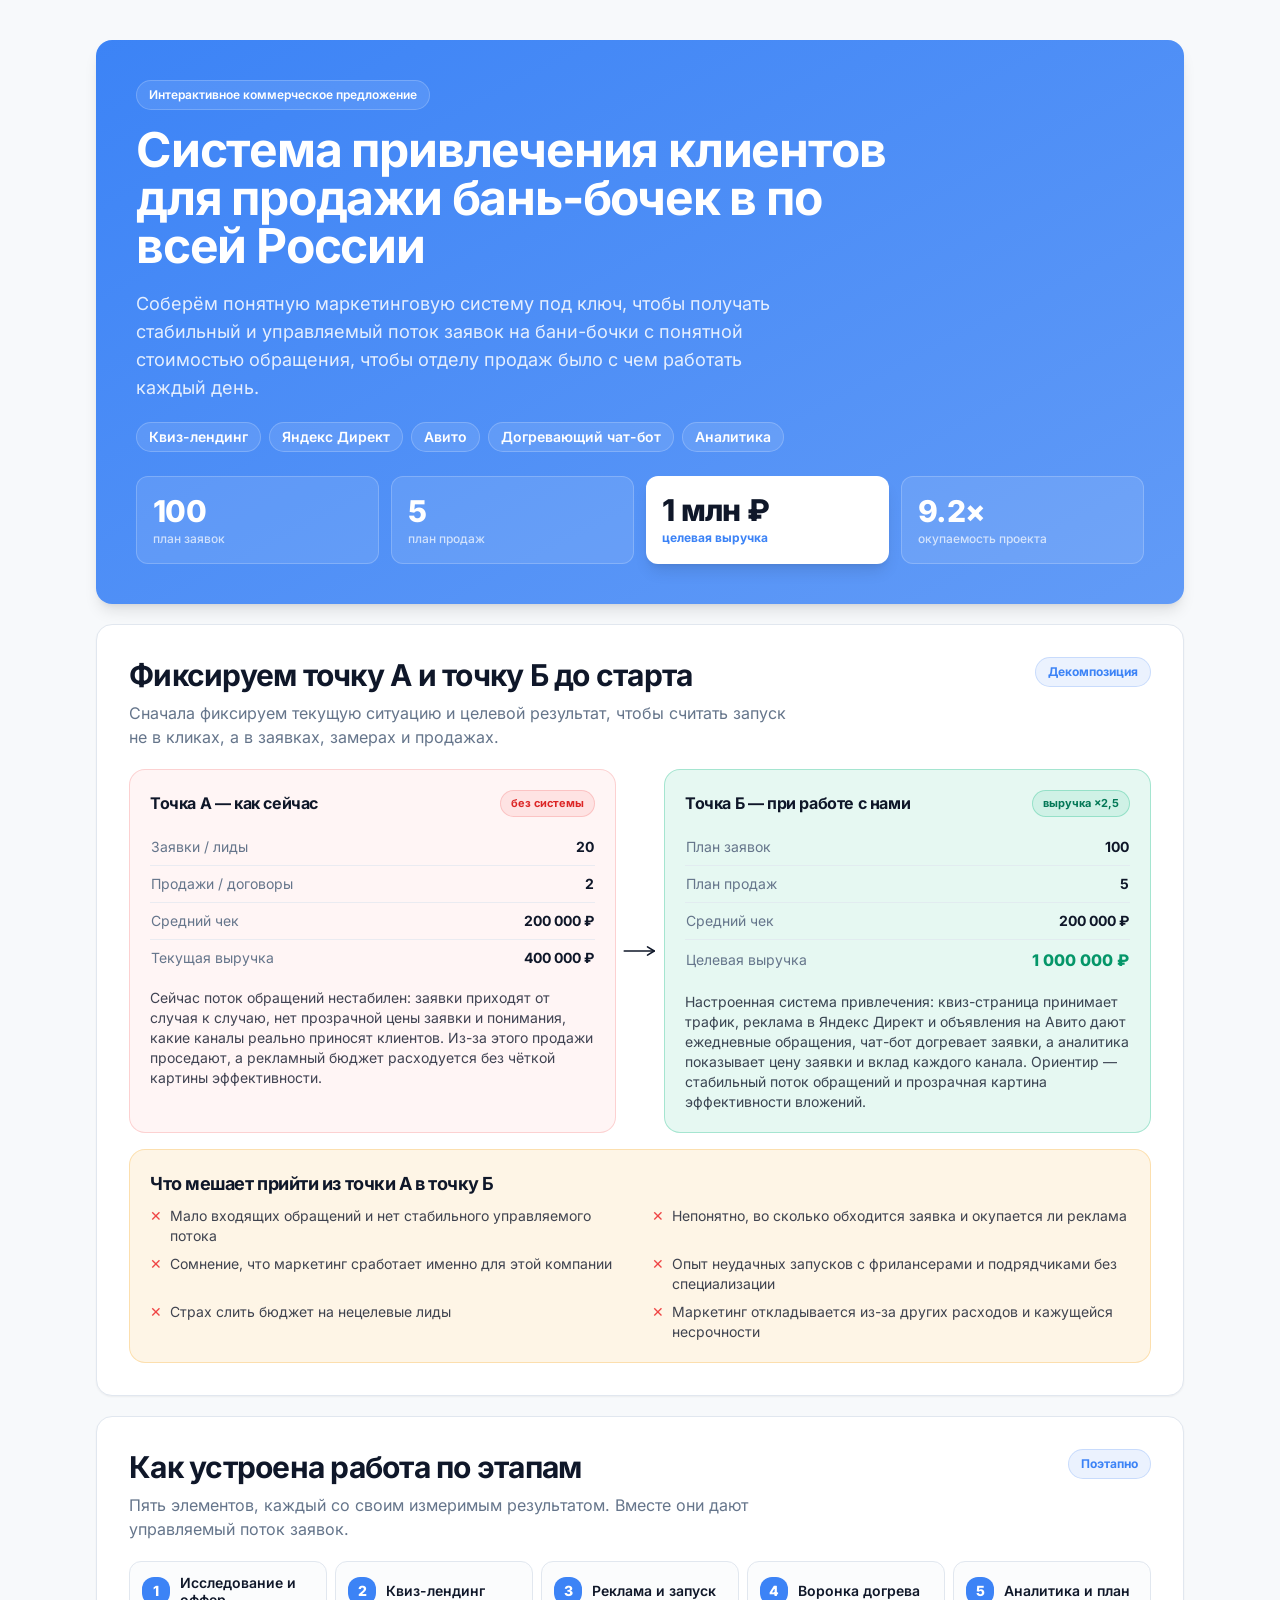
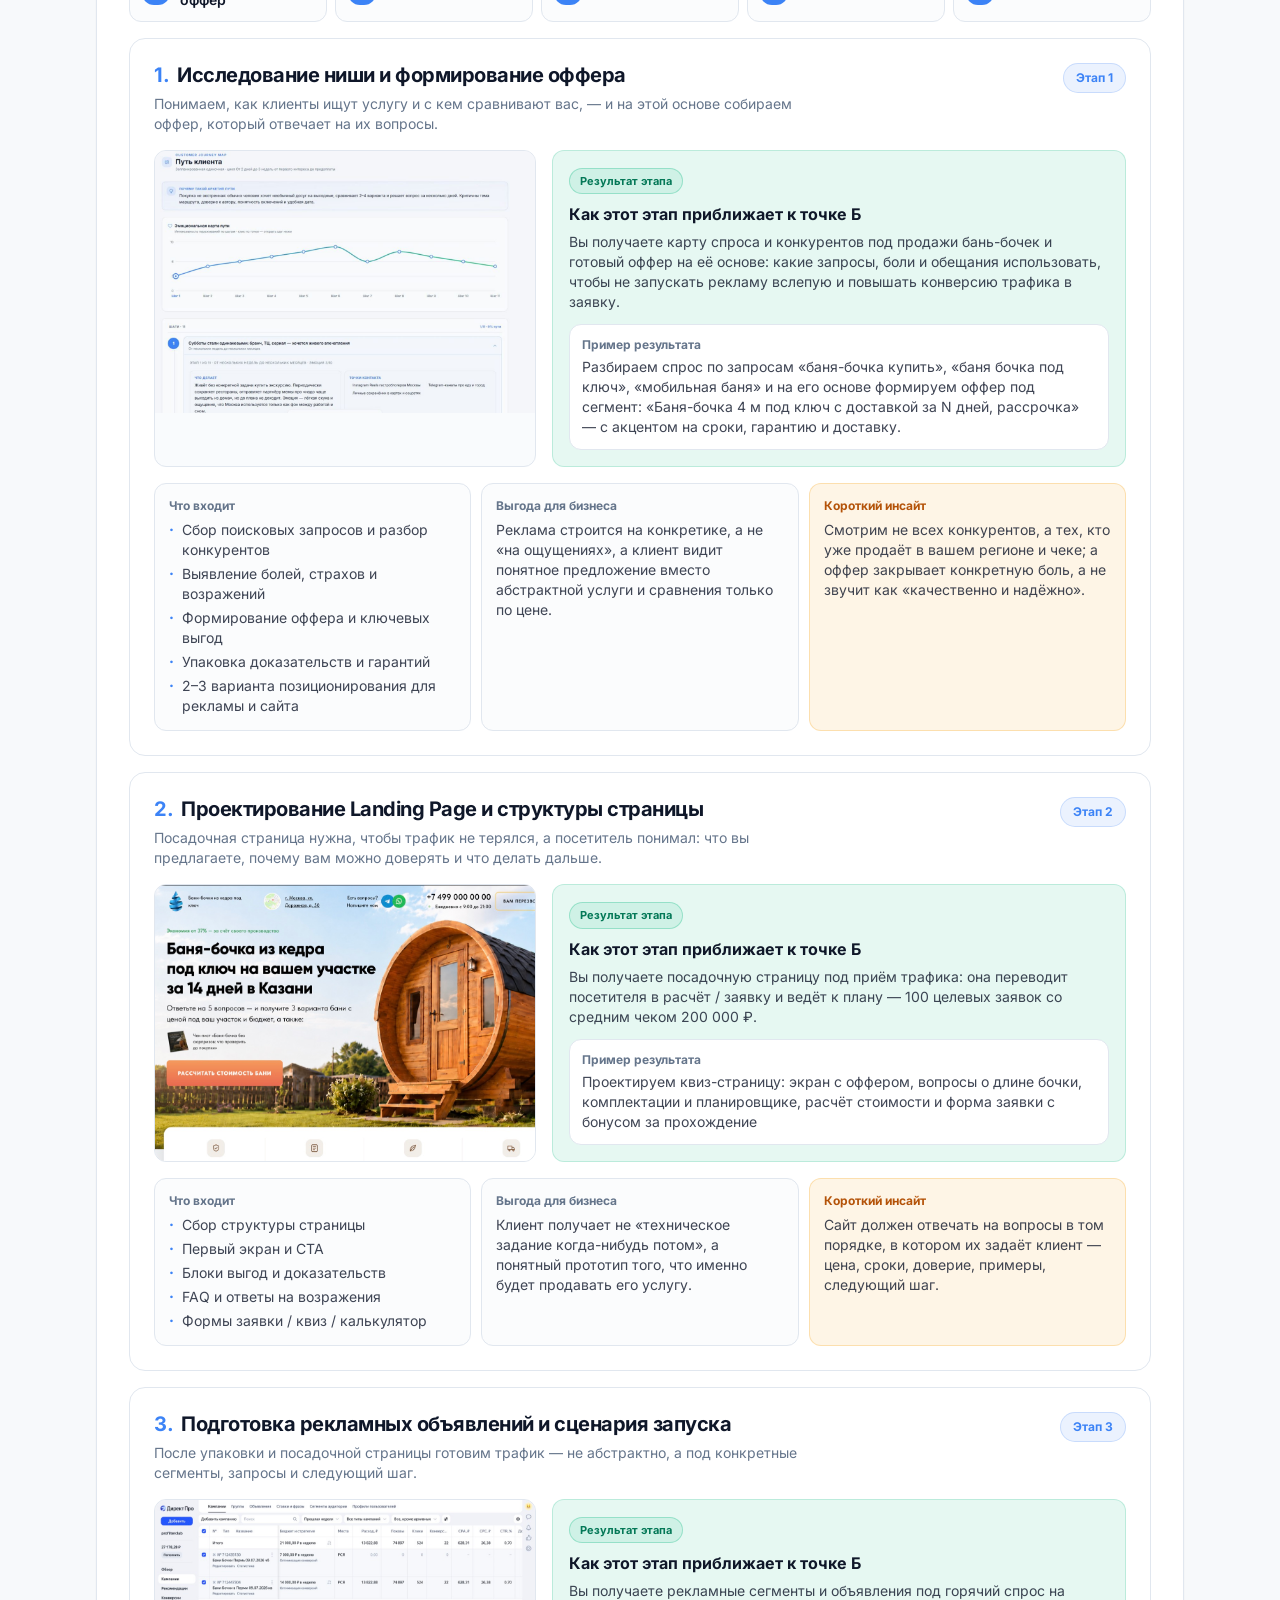
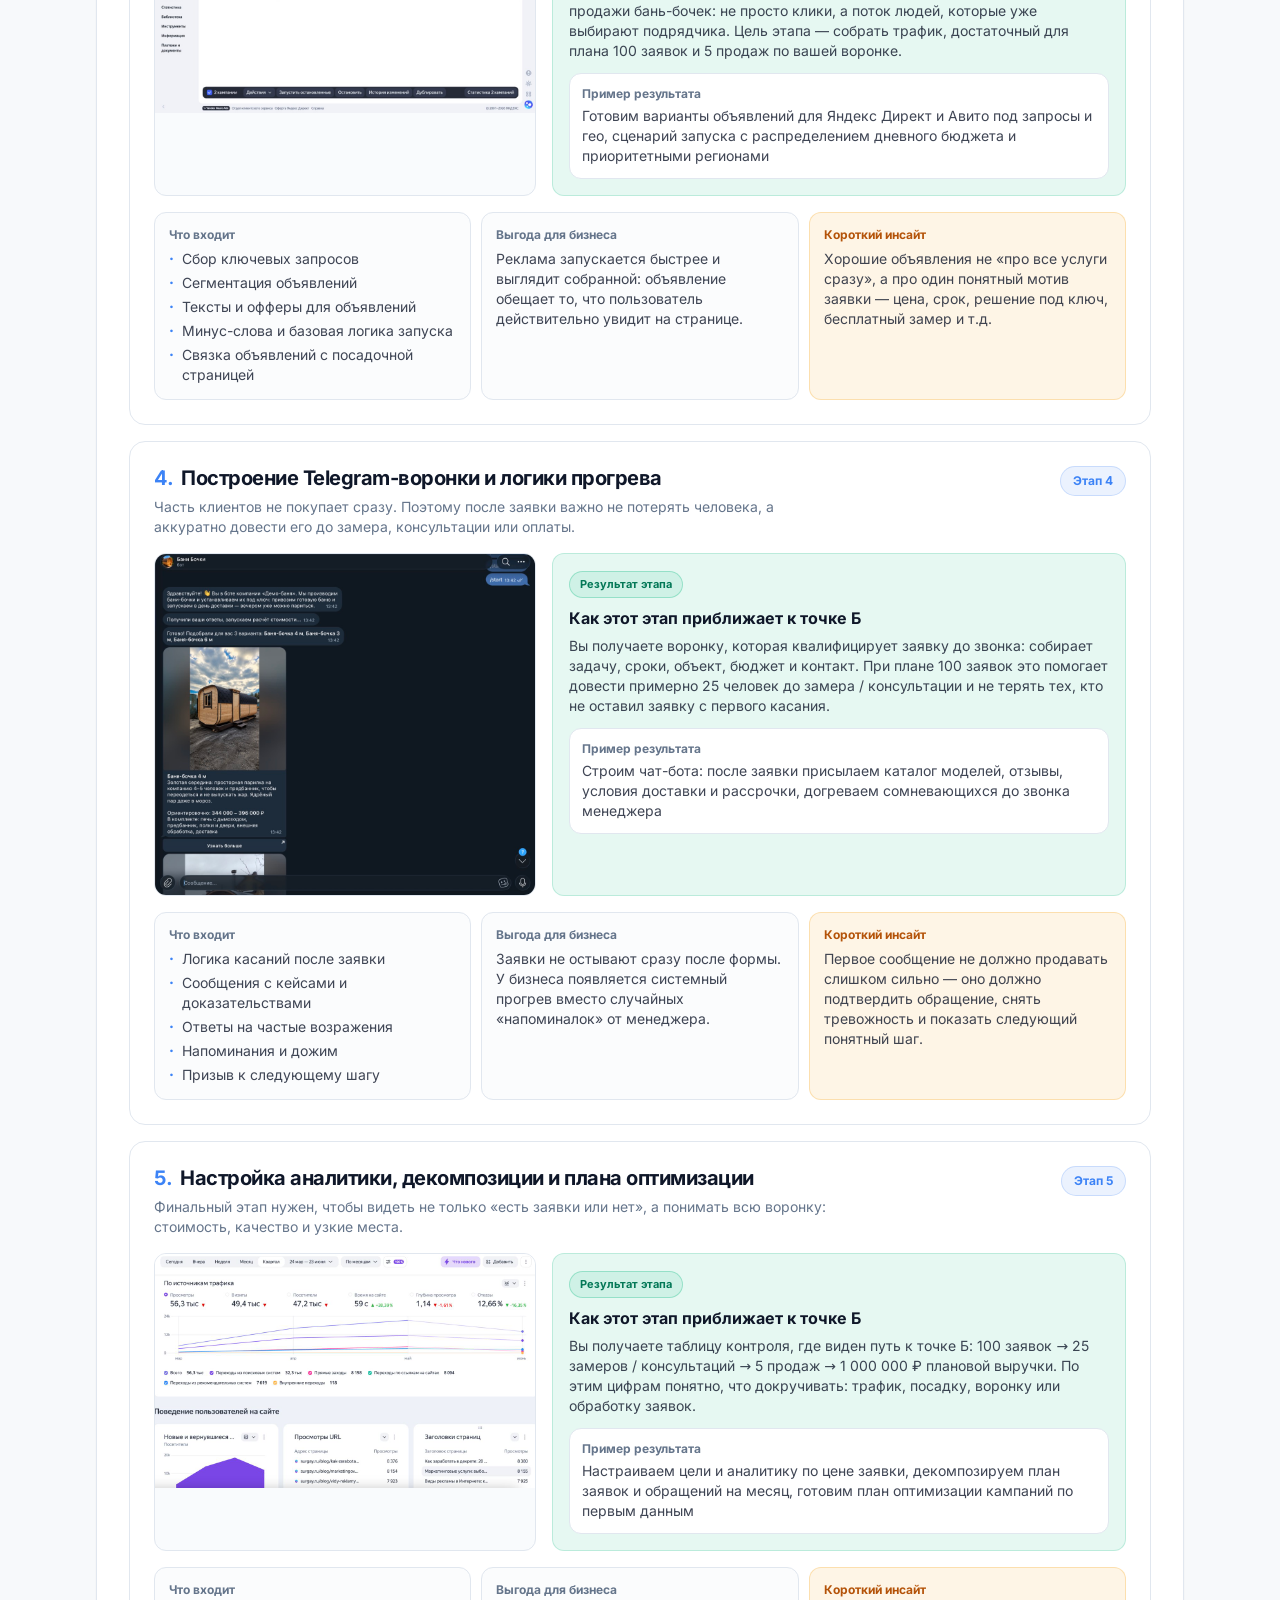
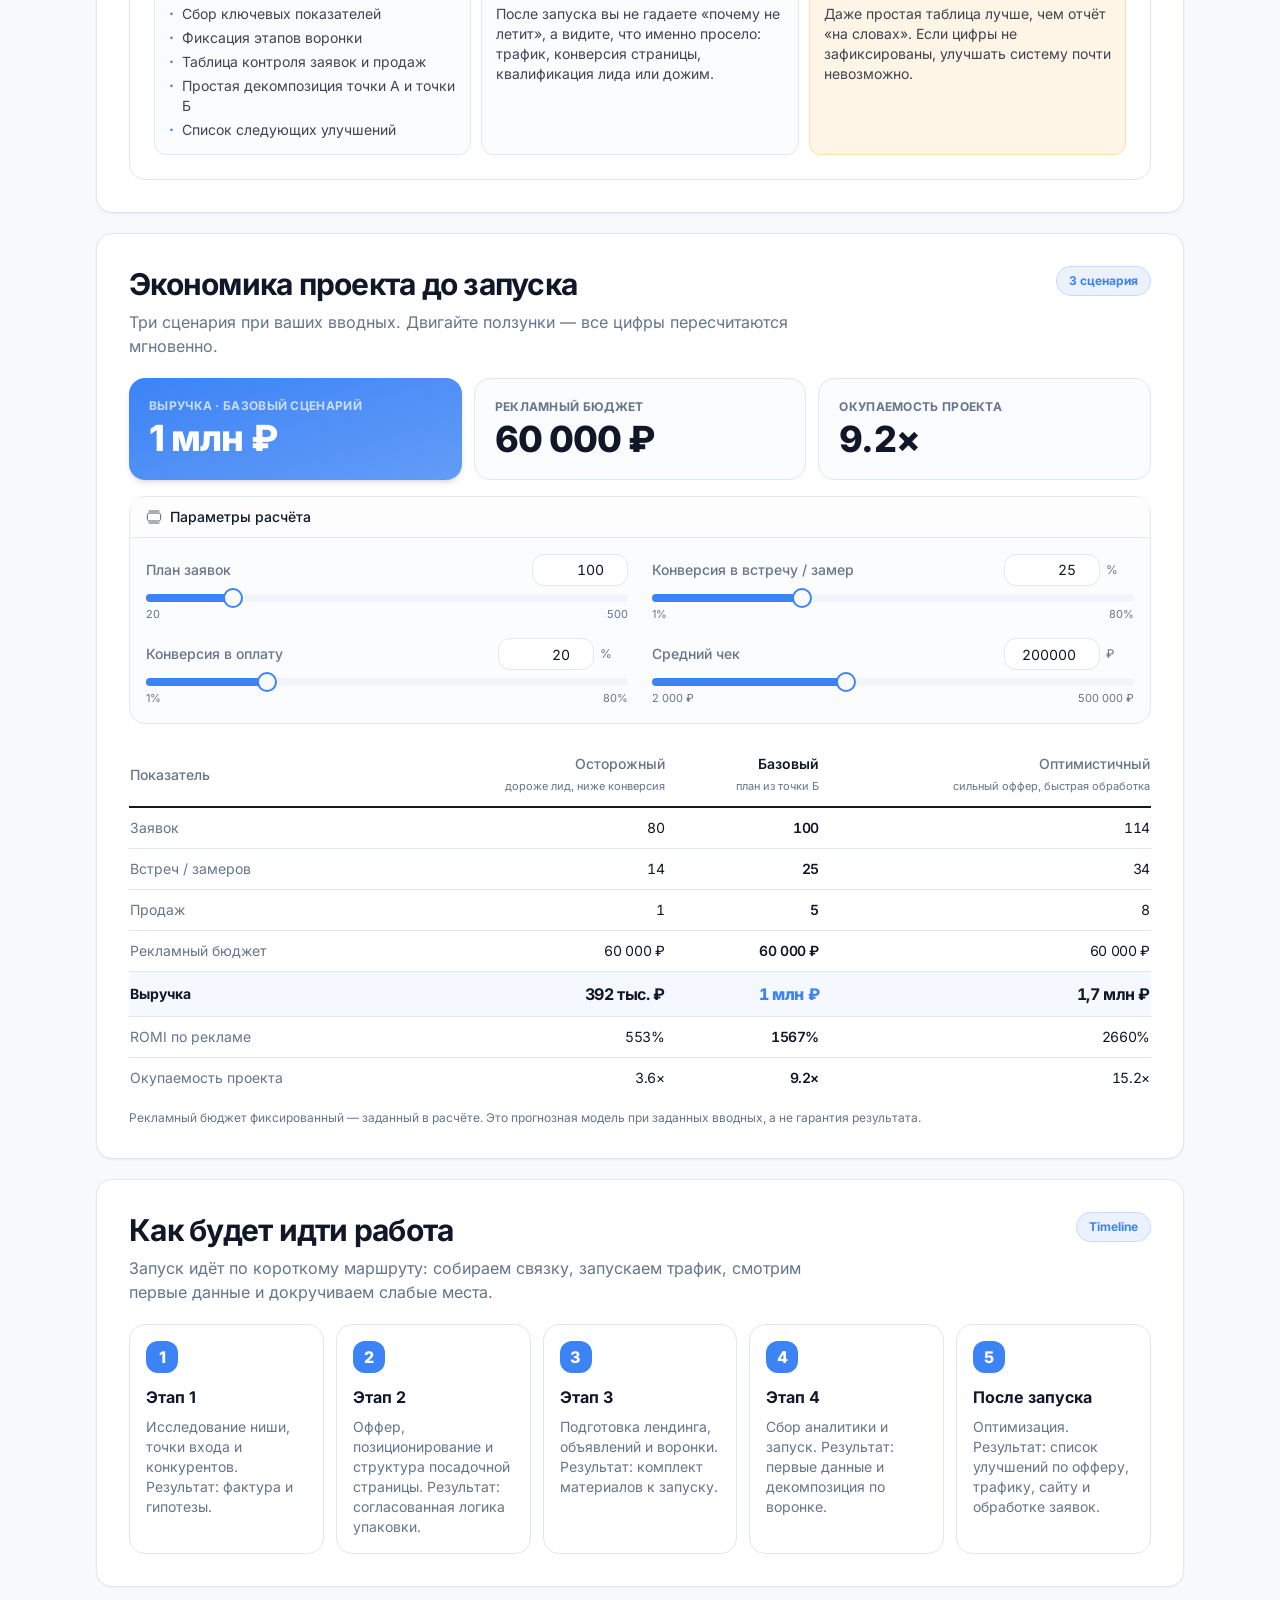
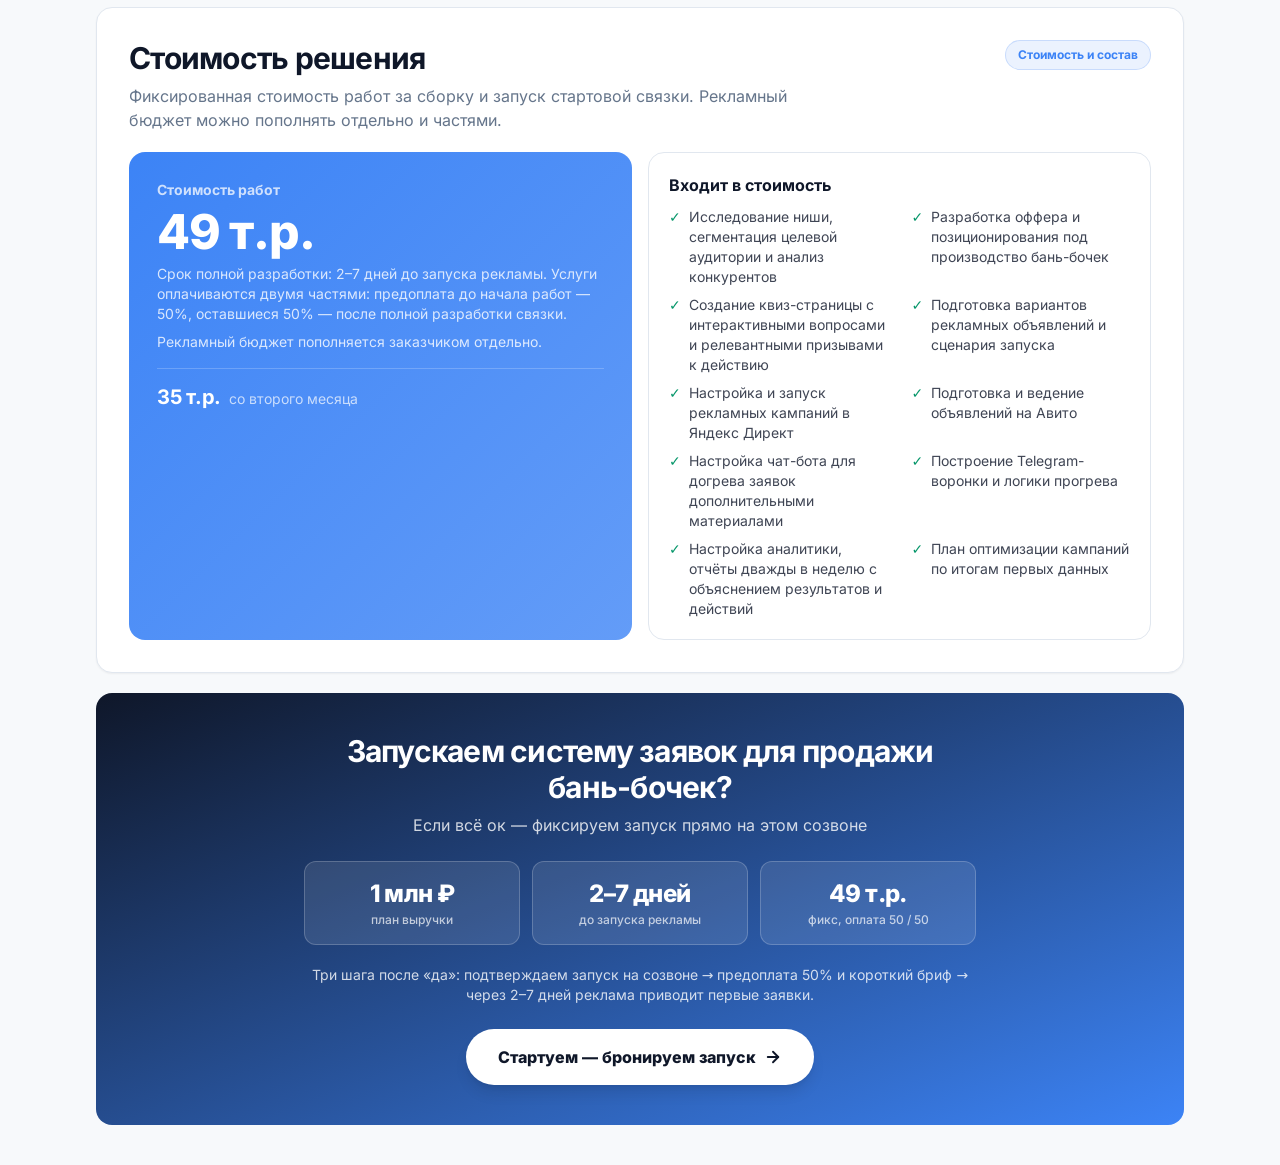
==== commit 43bd0378: "Цена: замена стеклянной плашки на вторичную строку «35 т.р. со второго месяца» Co-Authored-By: Claud" ====
--- a/kp.html
+++ b/kp.html
@@ -14,7 +14,7 @@
 <link rel="stylesheet" href="assets/style.css">
 </head>
 <body>
-<div id="root"><script>!function(){try{var d=document.documentElement,c=d.classList;c.remove('light','dark');var e=localStorage.getItem('surgaygpt-theme');if(e){c.add(e|| '')}else{c.add('light');}if(e==='light'||e==='dark'||!e)d.style.colorScheme=e||'light'}catch(t){}}();</script><div role="region" aria-label="Notifications (F8)" tabindex="-1" style="pointer-events: none;"><ol tabindex="-1" class="fixed top-0 z-[100] flex max-h-screen w-full flex-col-reverse p-4 sm:bottom-0 sm:right-0 sm:top-auto sm:flex-col md:max-w-[420px]"></ol></div><section aria-label="Notifications alt+T" tabindex="-1" aria-live="polite" aria-relevant="additions text" aria-atomic="false"></section><div class="min-h-screen bg-background"><div class="w-full bg-muted/20"><div class="mx-auto max-w-6xl space-y-5 px-4 py-6 sm:px-6 lg:px-8 lg:py-10"><section class="relative overflow-hidden rounded-2xl bg-gradient-to-br from-primary to-primary/80 p-8 text-primary-foreground shadow-lg sm:p-10"><div class="mb-4 inline-flex items-center gap-2 rounded-full border border-primary-foreground/20 bg-primary-foreground/10 px-3 py-1.5 text-xs font-semibold">Интерактивное коммерческое предложение</div><h2 id="kp-hero-title" class="max-w-3xl text-3xl font-bold leading-[0.98] tracking-tight sm:text-5xl">Система привлечения клиентов для продажи бань-бочек в по всей России</h2><p id="kp-hero-sub" class="mt-5 max-w-2xl text-lg text-primary-foreground/85">Соберём понятную маркетинговую систему из <strong>Квиз-лендинг + Яндекс Директ + Авито + Догревающий чат-бот + Аналитика</strong>, чтобы получать стабильный и управляемый поток заявок на бани-бочки с понятной стоимостью обращения, чтобы отделу продаж было с чем работать каждый день без хаоса, догадок и лишних согласований.</p><div id="kp-hero-channels" class="mt-5 flex flex-wrap gap-2"><span class="rounded-full border border-primary-foreground/20 bg-primary-foreground/10 px-3 py-1 text-sm font-semibold">Квиз-лендинг</span><span class="rounded-full border border-primary-foreground/20 bg-primary-foreground/10 px-3 py-1 text-sm font-semibold">Яндекс Директ</span><span class="rounded-full border border-primary-foreground/20 bg-primary-foreground/10 px-3 py-1 text-sm font-semibold">Авито</span><span class="rounded-full border border-primary-foreground/20 bg-primary-foreground/10 px-3 py-1 text-sm font-semibold">Догревающий чат-бот</span><span class="rounded-full border border-primary-foreground/20 bg-primary-foreground/10 px-3 py-1 text-sm font-semibold">Аналитика</span></div><div class="mt-6 grid grid-cols-2 gap-3 sm:grid-cols-4"><div class="rounded-xl border border-primary-foreground/20 bg-primary-foreground/10 p-4"><div id="kp-hero-leads" class="text-2xl font-black tracking-tight sm:text-3xl">100</div><div class="mt-0.5 text-xs font-medium text-primary-foreground/70">план заявок</div></div><div class="rounded-xl border border-primary-foreground/20 bg-primary-foreground/10 p-4"><div id="kp-hero-sales" class="text-2xl font-black tracking-tight sm:text-3xl">5</div><div class="mt-0.5 text-xs font-medium text-primary-foreground/70">план продаж</div></div><div class="rounded-xl bg-card p-4 shadow-lg"><div id="kp-hero-rev" class="text-2xl font-black tracking-tight text-foreground sm:text-3xl">1 млн ₽</div><div class="mt-0.5 text-xs font-bold text-primary">целевая выручка</div></div><div class="rounded-xl border border-primary-foreground/20 bg-primary-foreground/10 p-4"><div id="kp-hero-pay" class="text-2xl font-black tracking-tight sm:text-3xl">9.2×</div><div class="mt-0.5 text-xs font-medium text-primary-foreground/70">окупаемость проекта</div></div></div></section><section class="mt-5 rounded-2xl border border-border bg-card p-6 shadow-sm sm:p-8"><div class="mb-5 flex flex-col items-start justify-between gap-4 sm:flex-row"><div><h3 class="max-w-2xl text-2xl font-bold leading-tight tracking-tight sm:text-3xl">Фиксируем точку А и точку Б до старта</h3><p class="mt-2 max-w-2xl text-base text-muted-foreground">Сначала фиксируем текущую ситуацию и целевой результат, чтобы считать запуск не в кликах, а в заявках, замерах и продажах.</p></div><span class="inline-flex whitespace-nowrap rounded-full border border-primary/20 bg-primary/10 px-3 py-1.5 text-xs font-bold text-primary">Декомпозиция</span></div><div class="relative grid grid-cols-1 gap-4 lg:grid-cols-2 lg:gap-12"><div class="absolute left-1/2 top-1/2 hidden lg:block" style="transform:translate(-50%,-50%);z-index:2"><svg width="36" height="18" viewBox="0 0 48 24" fill="none" stroke="hsl(var(--foreground))" stroke-width="2.1" stroke-linecap="round" stroke-linejoin="round"><path d="M3 12H43"></path><path d="M43 12 L 34 6.5 M43 12 L 34 17.5"></path></svg></div><div class="rounded-2xl border border-red-500/20 bg-red-500/5 p-5"><div class="mb-3 flex items-center justify-between gap-2"><h4 class="text-base font-bold tracking-tight">Точка А — как сейчас</h4><span class="inline-flex whitespace-nowrap rounded-full border border-red-500/20 bg-red-500/10 px-2.5 py-1 text-[11px] font-bold text-red-600">без системы</span></div><table class="w-full border-collapse text-sm"><tbody><tr class="border-t border-border/70 first:border-t-0"><th class="py-2 text-left font-normal text-muted-foreground">Заявки / лиды</th><td class="py-2 text-right"><strong id="kp-a-leads" class="text-foreground">20</strong></td></tr><tr class="border-t border-border/70 first:border-t-0"><th class="py-2 text-left font-normal text-muted-foreground">Продажи / договоры</th><td class="py-2 text-right"><strong id="kp-a-sales" class="text-foreground">2</strong></td></tr><tr class="border-t border-border/70 first:border-t-0"><th class="py-2 text-left font-normal text-muted-foreground">Средний чек</th><td class="py-2 text-right"><strong id="kp-a-check" class="text-foreground">180&nbsp;000 ₽</strong></td></tr><tr class="border-t border-border/70 first:border-t-0"><th class="py-2 text-left font-normal text-muted-foreground">Текущая выручка</th><td class="py-2 text-right"><strong id="kp-a-rev" class="text-foreground">360&nbsp;000 ₽</strong></td></tr></tbody></table><p id="kp-a-text" class="mt-3 whitespace-pre-line text-sm text-foreground/80">Сейчас поток обращений нестабилен: заявки приходят от случая к случаю, нет прозрачной цены заявки и понимания, какие каналы реально приносят клиентов. Из-за этого продажи проседают, а рекламный бюджет расходуется без чёткой картины эффективности.</p></div><div class="rounded-2xl border border-emerald-500/30 bg-emerald-500/10 p-5"><div class="mb-3 flex items-center justify-between gap-2"><h4 class="text-base font-bold tracking-tight">Точка Б — при работе с нами</h4><span id="kp-b-growth" class="inline-flex whitespace-nowrap rounded-full border border-emerald-500/30 bg-emerald-500/10 px-2.5 py-1 text-[11px] font-bold text-emerald-700 dark:text-emerald-300">выручка ×2,5</span></div><table class="w-full border-collapse text-sm"><tbody><tr class="border-t border-border/70 first:border-t-0"><th class="py-2 text-left font-normal text-muted-foreground">План заявок</th><td class="py-2 text-right"><strong id="kp-b-leads" class="text-foreground">164</strong></td></tr><tr class="border-t border-border/70 first:border-t-0"><th class="py-2 text-left font-normal text-muted-foreground">План продаж</th><td class="py-2 text-right"><strong id="kp-b-sales" class="text-foreground">11</strong></td></tr><tr class="border-t border-border/70 first:border-t-0"><th class="py-2 text-left font-normal text-muted-foreground">Средний чек</th><td class="py-2 text-right"><strong id="kp-b-check" class="text-foreground">180&nbsp;000 ₽</strong></td></tr><tr class="border-t border-border/70 first:border-t-0"><th class="py-2 text-left font-normal text-muted-foreground">Целевая выручка</th><td class="py-2 text-right"><strong id="kp-b-rev" class="text-base font-extrabold text-emerald-600">1&nbsp;400&nbsp;000 ₽</strong></td></tr></tbody></table><p id="kp-b-text" class="mt-3 whitespace-pre-line text-sm text-foreground/80">Настроенная система привлечения: квиз-страница принимает трафик, реклама в Яндекс Директ и объявления на Авито дают ежедневные обращения, чат-бот догревает заявки, а аналитика показывает цену заявки и вклад каждого канала. Ориентир — стабильный поток обращений и прозрачная картина эффективности вложений.</p></div></div><div class="mt-4 rounded-2xl border border-amber-500/25 bg-amber-500/10 p-5"><h4 class="mb-2 text-lg font-bold tracking-tight">Что мешает прийти из точки А в точку Б</h4><ul id="kp-pains" class="grid grid-cols-1 gap-x-6 gap-y-2 text-sm text-foreground/80 sm:grid-cols-2"><li class="flex gap-2"><span class="font-extrabold text-red-500">✕</span>Мало входящих обращений и нет стабильного управляемого потока</li><li class="flex gap-2"><span class="font-extrabold text-red-500">✕</span>Непонятно, во сколько обходится заявка и окупается ли реклама</li><li class="flex gap-2"><span class="font-extrabold text-red-500">✕</span>Сомнение, что маркетинг сработает именно для этой компании</li><li class="flex gap-2"><span class="font-extrabold text-red-500">✕</span>Опыт неудачных запусков с фрилансерами и подрядчиками без специализации</li><li class="flex gap-2"><span class="font-extrabold text-red-500">✕</span>Страх слить бюджет на нецелевые лиды</li><li class="flex gap-2"><span class="font-extrabold text-red-500">✕</span>Маркетинг откладывается из-за других расходов и кажущейся несрочности</li></ul></div></section><section class="mt-5 rounded-2xl border border-border bg-card p-6 shadow-sm sm:p-8"><div class="mb-5 flex flex-col items-start justify-between gap-4 sm:flex-row"><div><h3 class="max-w-2xl text-2xl font-bold leading-tight tracking-tight sm:text-3xl">Как устроена работа по этапам</h3><p class="mt-2 max-w-2xl text-base text-muted-foreground">Пять элементов, каждый со своим измеримым результатом. Вместе они дают управляемый поток заявок.</p></div><span class="inline-flex whitespace-nowrap rounded-full border border-primary/20 bg-primary/10 px-3 py-1.5 text-xs font-bold text-primary">Поэтапно</span></div><div class="mb-4 grid grid-cols-2 gap-2 md:grid-cols-5"><div class="flex items-center gap-2.5 rounded-xl border border-border bg-secondary/30 p-3"><span class="grid h-7 w-7 shrink-0 place-items-center rounded-lg bg-primary text-sm font-extrabold text-primary-foreground">1</span><span class="text-sm font-semibold leading-tight">Исследование и оффер</span></div><div class="flex items-center gap-2.5 rounded-xl border border-border bg-secondary/30 p-3"><span class="grid h-7 w-7 shrink-0 place-items-center rounded-lg bg-primary text-sm font-extrabold text-primary-foreground">2</span><span class="text-sm font-semibold leading-tight">Квиз-лендинг</span></div><div class="flex items-center gap-2.5 rounded-xl border border-border bg-secondary/30 p-3"><span class="grid h-7 w-7 shrink-0 place-items-center rounded-lg bg-primary text-sm font-extrabold text-primary-foreground">3</span><span class="text-sm font-semibold leading-tight">Реклама и запуск</span></div><div class="flex items-center gap-2.5 rounded-xl border border-border bg-secondary/30 p-3"><span class="grid h-7 w-7 shrink-0 place-items-center rounded-lg bg-primary text-sm font-extrabold text-primary-foreground">4</span><span class="text-sm font-semibold leading-tight">Воронка догрева</span></div><div class="flex items-center gap-2.5 rounded-xl border border-border bg-secondary/30 p-3"><span class="grid h-7 w-7 shrink-0 place-items-center rounded-lg bg-primary text-sm font-extrabold text-primary-foreground">5</span><span class="text-sm font-semibold leading-tight">Аналитика и план</span></div></div><div class="space-y-4"><div class="rounded-2xl border border-border bg-card p-5 sm:p-6"><div class="mb-4 flex flex-col items-start justify-between gap-3 sm:flex-row"><div><h4 class="flex items-baseline gap-2 text-xl font-bold leading-tight tracking-tight"><span class="text-primary">1.</span>Исследование ниши и формирование оффера</h4><p class="mt-1.5 max-w-2xl text-sm text-muted-foreground">Понимаем, как клиенты ищут услугу и с кем сравнивают вас, — и на этой основе собираем оффер, который отвечает на их вопросы.</p></div><span class="inline-flex whitespace-nowrap rounded-full border border-primary/20 bg-primary/10 px-3 py-1.5 text-xs font-bold text-primary">Этап 1</span></div><div class="grid grid-cols-1 gap-4 lg:grid-cols-[minmax(0,2fr)_minmax(0,3fr)]"><div class="overflow-hidden rounded-xl border border-border bg-secondary/40"><img src="assets/img/analysis.jpg" alt="Результат этапа: Исследование ниши и формирование оффера" class="h-auto w-full"></div><div class="rounded-xl border border-emerald-500/20 bg-emerald-500/10 p-4"><span class="inline-flex rounded-full border border-emerald-500/30 bg-emerald-500/10 px-2.5 py-1 text-[11px] font-bold text-emerald-700 dark:text-emerald-300">Результат этапа</span><h5 class="mt-2 text-base font-bold">Как этот этап приближает к точке Б</h5><p class="mt-1.5 text-sm text-foreground/80">Вы получаете карту спроса и конкурентов под продажи бань-бочек и готовый оффер на её основе: какие запросы, боли и обещания использовать, чтобы не запускать рекламу вслепую и повышать конверсию трафика в заявку.</p><div class="mt-3 rounded-lg border border-border bg-card p-3 text-sm"><strong class="mb-1 block text-xs text-muted-foreground">Пример результата</strong><p class="text-foreground/80">Разбираем спрос по запросам «баня-бочка купить», «баня бочка под ключ», «мобильная баня» и на его основе формируем оффер под сегмент: «Баня-бочка 4 м под ключ с доставкой за N дней, рассрочка» — с акцентом на сроки, гарантию и доставку.</p></div></div></div><div class="mt-4 grid grid-cols-1 gap-2.5 sm:grid-cols-3"><div class="rounded-xl border border-border bg-secondary/30 p-3.5 text-sm"><strong class="mb-1.5 block text-xs text-muted-foreground">Что входит</strong><ul class="space-y-1 text-foreground/80"><li class="flex gap-2"><span class="font-extrabold text-primary">·</span>Сбор поисковых запросов и разбор конкурентов</li><li class="flex gap-2"><span class="font-extrabold text-primary">·</span>Выявление болей, страхов и возражений</li><li class="flex gap-2"><span class="font-extrabold text-primary">·</span>Формирование оффера и ключевых выгод</li><li class="flex gap-2"><span class="font-extrabold text-primary">·</span>Упаковка доказательств и гарантий</li><li class="flex gap-2"><span class="font-extrabold text-primary">·</span>2–3 варианта позиционирования для рекламы и сайта</li></ul></div><div class="rounded-xl border border-border bg-secondary/30 p-3.5 text-sm"><strong class="mb-1.5 block text-xs text-muted-foreground">Выгода для бизнеса</strong><p class="text-foreground/80">Реклама строится на конкретике, а не «на ощущениях», а клиент видит понятное предложение вместо абстрактной услуги и сравнения только по цене.</p></div><div class="rounded-xl border border-amber-500/25 bg-amber-500/10 p-3.5 text-sm"><strong class="mb-1.5 block text-xs text-amber-700 dark:text-amber-400">Короткий инсайт</strong><p class="text-foreground/80">Смотрим не всех конкурентов, а тех, кто уже продаёт в вашем регионе и чеке; а оффер закрывает конкретную боль, а не звучит как «качественно и надёжно».</p></div></div></div><div class="rounded-2xl border border-border bg-card p-5 sm:p-6"><div class="mb-4 flex flex-col items-start justify-between gap-3 sm:flex-row"><div><h4 class="flex items-baseline gap-2 text-xl font-bold leading-tight tracking-tight"><span class="text-primary">2.</span>Проектирование Landing Page и структуры страницы</h4><p class="mt-1.5 max-w-2xl text-sm text-muted-foreground">Посадочная страница нужна, чтобы трафик не терялся, а посетитель понимал: что вы предлагаете, почему вам можно доверять и что делать дальше.</p></div><span class="inline-flex whitespace-nowrap rounded-full border border-primary/20 bg-primary/10 px-3 py-1.5 text-xs font-bold text-primary">Этап 2</span></div><div class="grid grid-cols-1 gap-4 lg:grid-cols-[minmax(0,2fr)_minmax(0,3fr)]"><div class="overflow-hidden rounded-xl border border-border bg-secondary/40"><img src="assets/img/2.jpg" alt="Результат этапа: Проектирование Landing Page и структуры страницы" class="h-full w-full object-cover" style="object-position:-36px 50%"></div><div class="rounded-xl border border-emerald-500/20 bg-emerald-500/10 p-4"><span class="inline-flex rounded-full border border-emerald-500/30 bg-emerald-500/10 px-2.5 py-1 text-[11px] font-bold text-emerald-700 dark:text-emerald-300">Результат этапа</span><h5 class="mt-2 text-base font-bold">Как этот этап приближает к точке Б</h5><p class="mt-1.5 text-sm text-foreground/80">Вы получаете посадочную страницу под приём трафика: она переводит посетителя в расчёт / заявку и ведёт к плану — <span data-kp="leads">164</span> целевых заявок со средним чеком <span data-kp="check">180&nbsp;000 ₽</span>.</p><div class="mt-3 rounded-lg border border-border bg-card p-3 text-sm"><strong class="mb-1 block text-xs text-muted-foreground">Пример результата</strong><p class="text-foreground/80">Проектируем квиз-страницу: экран с оффером, вопросы о длине бочки, комплектации и планировщике, расчёт стоимости и форма заявки с бонусом за прохождение</p></div></div></div><div class="mt-4 grid grid-cols-1 gap-2.5 sm:grid-cols-3"><div class="rounded-xl border border-border bg-secondary/30 p-3.5 text-sm"><strong class="mb-1.5 block text-xs text-muted-foreground">Что входит</strong><ul class="space-y-1 text-foreground/80"><li class="flex gap-2"><span class="font-extrabold text-primary">·</span>Сбор структуры страницы</li><li class="flex gap-2"><span class="font-extrabold text-primary">·</span>Первый экран и CTA</li><li class="flex gap-2"><span class="font-extrabold text-primary">·</span>Блоки выгод и доказательств</li><li class="flex gap-2"><span class="font-extrabold text-primary">·</span>FAQ и ответы на возражения</li><li class="flex gap-2"><span class="font-extrabold text-primary">·</span>Формы заявки / квиз / калькулятор</li></ul></div><div class="rounded-xl border border-border bg-secondary/30 p-3.5 text-sm"><strong class="mb-1.5 block text-xs text-muted-foreground">Выгода для бизнеса</strong><p class="text-foreground/80">Клиент получает не «техническое задание когда-нибудь потом», а понятный прототип того, что именно будет продавать его услугу.</p></div><div class="rounded-xl border border-amber-500/25 bg-amber-500/10 p-3.5 text-sm"><strong class="mb-1.5 block text-xs text-amber-700 dark:text-amber-400">Короткий инсайт</strong><p class="text-foreground/80">Сайт должен отвечать на вопросы в том порядке, в котором их задаёт клиент — цена, сроки, доверие, примеры, следующий шаг.</p></div></div></div><div class="rounded-2xl border border-border bg-card p-5 sm:p-6"><div class="mb-4 flex flex-col items-start justify-between gap-3 sm:flex-row"><div><h4 class="flex items-baseline gap-2 text-xl font-bold leading-tight tracking-tight"><span class="text-primary">3.</span>Подготовка рекламных объявлений и сценария запуска</h4><p class="mt-1.5 max-w-2xl text-sm text-muted-foreground">После упаковки и посадочной страницы готовим трафик — не абстрактно, а под конкретные сегменты, запросы и следующий шаг.</p></div><span class="inline-flex whitespace-nowrap rounded-full border border-primary/20 bg-primary/10 px-3 py-1.5 text-xs font-bold text-primary">Этап 3</span></div><div class="grid grid-cols-1 gap-4 lg:grid-cols-[minmax(0,2fr)_minmax(0,3fr)]"><div class="overflow-hidden rounded-xl border border-border bg-secondary/40"><img src="assets/img/3.jpg" alt="Результат этапа: Подготовка рекламных объявлений и сценария запуска" class="h-auto w-full"></div><div class="rounded-xl border border-emerald-500/20 bg-emerald-500/10 p-4"><span class="inline-flex rounded-full border border-emerald-500/30 bg-emerald-500/10 px-2.5 py-1 text-[11px] font-bold text-emerald-700 dark:text-emerald-300">Результат этапа</span><h5 class="mt-2 text-base font-bold">Как этот этап приближает к точке Б</h5><p class="mt-1.5 text-sm text-foreground/80">Вы получаете рекламные сегменты и объявления под горячий спрос на продажи бань-бочек: не просто клики, а поток людей, которые уже выбирают подрядчика. Цель этапа — собрать трафик, достаточный для плана <span data-kp="leads">164</span> заявок и <span data-kp="sales">11</span> продаж по вашей воронке.</p><div class="mt-3 rounded-lg border border-border bg-card p-3 text-sm"><strong class="mb-1 block text-xs text-muted-foreground">Пример результата</strong><p class="text-foreground/80">Готовим варианты объявлений для Яндекс Директ и Авито под запросы и гео, сценарий запуска с распределением дневного бюджета и приоритетными регионами</p></div></div></div><div class="mt-4 grid grid-cols-1 gap-2.5 sm:grid-cols-3"><div class="rounded-xl border border-border bg-secondary/30 p-3.5 text-sm"><strong class="mb-1.5 block text-xs text-muted-foreground">Что входит</strong><ul class="space-y-1 text-foreground/80"><li class="flex gap-2"><span class="font-extrabold text-primary">·</span>Сбор ключевых запросов</li><li class="flex gap-2"><span class="font-extrabold text-primary">·</span>Сегментация объявлений</li><li class="flex gap-2"><span class="font-extrabold text-primary">·</span>Тексты и офферы для объявлений</li><li class="flex gap-2"><span class="font-extrabold text-primary">·</span>Минус-слова и базовая логика запуска</li><li class="flex gap-2"><span class="font-extrabold text-primary">·</span>Связка объявлений с посадочной страницей</li></ul></div><div class="rounded-xl border border-border bg-secondary/30 p-3.5 text-sm"><strong class="mb-1.5 block text-xs text-muted-foreground">Выгода для бизнеса</strong><p class="text-foreground/80">Реклама запускается быстрее и выглядит собранной: объявление обещает то, что пользователь действительно увидит на странице.</p></div><div class="rounded-xl border border-amber-500/25 bg-amber-500/10 p-3.5 text-sm"><strong class="mb-1.5 block text-xs text-amber-700 dark:text-amber-400">Короткий инсайт</strong><p class="text-foreground/80">Хорошие объявления не «про все услуги сразу», а про один понятный мотив заявки — цена, срок, решение под ключ, бесплатный замер и т.д.</p></div></div></div><div class="rounded-2xl border border-border bg-card p-5 sm:p-6"><div class="mb-4 flex flex-col items-start justify-between gap-3 sm:flex-row"><div><h4 class="flex items-baseline gap-2 text-xl font-bold leading-tight tracking-tight"><span class="text-primary">4.</span>Построение Telegram-воронки и логики прогрева</h4><p class="mt-1.5 max-w-2xl text-sm text-muted-foreground">Часть клиентов не покупает сразу. Поэтому после заявки важно не потерять человека, а аккуратно довести его до замера, консультации или оплаты.</p></div><span class="inline-flex whitespace-nowrap rounded-full border border-primary/20 bg-primary/10 px-3 py-1.5 text-xs font-bold text-primary">Этап 4</span></div><div class="grid grid-cols-1 gap-4 lg:grid-cols-[minmax(0,2fr)_minmax(0,3fr)]"><div class="overflow-hidden rounded-xl border border-border bg-secondary/40"><img src="assets/img/4.jpg" alt="Результат этапа: Построение Telegram-воронки и логики прогрева" class="h-auto w-full"></div><div class="rounded-xl border border-emerald-500/20 bg-emerald-500/10 p-4"><span class="inline-flex rounded-full border border-emerald-500/30 bg-emerald-500/10 px-2.5 py-1 text-[11px] font-bold text-emerald-700 dark:text-emerald-300">Результат этапа</span><h5 class="mt-2 text-base font-bold">Как этот этап приближает к точке Б</h5><p class="mt-1.5 text-sm text-foreground/80">Вы получаете воронку, которая квалифицирует заявку до звонка: собирает задачу, сроки, объект, бюджет и контакт. При плане <span data-kp="leads">164</span> заявок это помогает довести примерно <span data-kp="meetings">57</span> человек до замера / консультации и не терять тех, кто не оставил заявку с первого касания.</p><div class="mt-3 rounded-lg border border-border bg-card p-3 text-sm"><strong class="mb-1 block text-xs text-muted-foreground">Пример результата</strong><p class="text-foreground/80">Строим чат-бота: после заявки присылаем каталог моделей, отзывы, условия доставки и рассрочки, догреваем сомневающихся до звонка менеджера</p></div></div></div><div class="mt-4 grid grid-cols-1 gap-2.5 sm:grid-cols-3"><div class="rounded-xl border border-border bg-secondary/30 p-3.5 text-sm"><strong class="mb-1.5 block text-xs text-muted-foreground">Что входит</strong><ul class="space-y-1 text-foreground/80"><li class="flex gap-2"><span class="font-extrabold text-primary">·</span>Логика касаний после заявки</li><li class="flex gap-2"><span class="font-extrabold text-primary">·</span>Сообщения с кейсами и доказательствами</li><li class="flex gap-2"><span class="font-extrabold text-primary">·</span>Ответы на частые возражения</li><li class="flex gap-2"><span class="font-extrabold text-primary">·</span>Напоминания и дожим</li><li class="flex gap-2"><span class="font-extrabold text-primary">·</span>Призыв к следующему шагу</li></ul></div><div class="rounded-xl border border-border bg-secondary/30 p-3.5 text-sm"><strong class="mb-1.5 block text-xs text-muted-foreground">Выгода для бизнеса</strong><p class="text-foreground/80">Заявки не остывают сразу после формы. У бизнеса появляется системный прогрев вместо случайных «напоминалок» от менеджера.</p></div><div class="rounded-xl border border-amber-500/25 bg-amber-500/10 p-3.5 text-sm"><strong class="mb-1.5 block text-xs text-amber-700 dark:text-amber-400">Короткий инсайт</strong><p class="text-foreground/80">Первое сообщение не должно продавать слишком сильно — оно должно подтвердить обращение, снять тревожность и показать следующий понятный шаг.</p></div></div></div><div class="rounded-2xl border border-border bg-card p-5 sm:p-6"><div class="mb-4 flex flex-col items-start justify-between gap-3 sm:flex-row"><div><h4 class="flex items-baseline gap-2 text-xl font-bold leading-tight tracking-tight"><span class="text-primary">5.</span>Настройка аналитики, декомпозиции и плана оптимизации</h4><p class="mt-1.5 max-w-2xl text-sm text-muted-foreground">Финальный этап нужен, чтобы видеть не только «есть заявки или нет», а понимать всю воронку: стоимость, качество и узкие места.</p></div><span class="inline-flex whitespace-nowrap rounded-full border border-primary/20 bg-primary/10 px-3 py-1.5 text-xs font-bold text-primary">Этап 5</span></div><div class="grid grid-cols-1 gap-4 lg:grid-cols-[minmax(0,2fr)_minmax(0,3fr)]"><div class="overflow-hidden rounded-xl border border-border bg-secondary/40"><img src="assets/img/analytics.jpg" alt="Результат этапа: Настройка аналитики, декомпозиции и плана оптимизации" class="h-auto w-full"></div><div class="rounded-xl border border-emerald-500/20 bg-emerald-500/10 p-4"><span class="inline-flex rounded-full border border-emerald-500/30 bg-emerald-500/10 px-2.5 py-1 text-[11px] font-bold text-emerald-700 dark:text-emerald-300">Результат этапа</span><h5 class="mt-2 text-base font-bold">Как этот этап приближает к точке Б</h5><p class="mt-1.5 text-sm text-foreground/80">Вы получаете таблицу контроля, где виден путь к точке Б: <span data-kp="leads">164</span> заявок → <span data-kp="meetings">57</span> замеров / консультаций → <span data-kp="sales">11</span> продаж → <span data-kp="revF">1&nbsp;400&nbsp;000 ₽</span> плановой выручки. По этим цифрам понятно, что докручивать: трафик, посадку, воронку или обработку заявок.</p><div class="mt-3 rounded-lg border border-border bg-card p-3 text-sm"><strong class="mb-1 block text-xs text-muted-foreground">Пример результата</strong><p class="text-foreground/80">Настраиваем цели и аналитику по цене заявки, декомпозируем план заявок и обращений на месяц, готовим план оптимизации кампаний по первым данным</p></div></div></div><div class="mt-4 grid grid-cols-1 gap-2.5 sm:grid-cols-3"><div class="rounded-xl border border-border bg-secondary/30 p-3.5 text-sm"><strong class="mb-1.5 block text-xs text-muted-foreground">Что входит</strong><ul class="space-y-1 text-foreground/80"><li class="flex gap-2"><span class="font-extrabold text-primary">·</span>Сбор ключевых показателей</li><li class="flex gap-2"><span class="font-extrabold text-primary">·</span>Фиксация этапов воронки</li><li class="flex gap-2"><span class="font-extrabold text-primary">·</span>Таблица контроля заявок и продаж</li><li class="flex gap-2"><span class="font-extrabold text-primary">·</span>Простая декомпозиция точки А и точки Б</li><li class="flex gap-2"><span class="font-extrabold text-primary">·</span>Список следующих улучшений</li></ul></div><div class="rounded-xl border border-border bg-secondary/30 p-3.5 text-sm"><strong class="mb-1.5 block text-xs text-muted-foreground">Выгода для бизнеса</strong><p class="text-foreground/80">После запуска вы не гадаете «почему не летит», а видите, что именно просело: трафик, конверсия страницы, квалификация лида или дожим.</p></div><div class="rounded-xl border border-amber-500/25 bg-amber-500/10 p-3.5 text-sm"><strong class="mb-1.5 block text-xs text-amber-700 dark:text-amber-400">Короткий инсайт</strong><p class="text-foreground/80">Даже простая таблица лучше, чем отчёт «на словах». Если цифры не зафиксированы, улучшать систему почти невозможно.</p></div></div></div></div></section><section class="mt-5 rounded-2xl border border-border bg-card p-6 shadow-sm sm:p-8"><div class="mb-5 flex flex-col items-start justify-between gap-4 sm:flex-row"><div><h3 class="max-w-2xl text-2xl font-bold leading-tight tracking-tight sm:text-3xl">Экономика проекта до запуска</h3><p class="mt-2 max-w-2xl text-base text-muted-foreground">Три сценария при ваших вводных. Двигайте ползунки — все цифры пересчитаются мгновенно.</p></div><span class="inline-flex whitespace-nowrap rounded-full border border-primary/20 bg-primary/10 px-3 py-1.5 text-xs font-bold text-primary">3 сценария</span></div><div><div class="mb-4 grid grid-cols-1 gap-3 sm:grid-cols-3"><div class="rounded-2xl bg-gradient-to-br from-primary to-primary/80 p-5 text-primary-foreground shadow-md"><div class="text-xs font-bold uppercase tracking-wide text-primary-foreground/70">Выручка · базовый сценарий</div><div id="kp-econ-rev" class="mt-1 text-4xl font-black tracking-tight">—</div></div><div class="rounded-2xl border border-border bg-secondary/30 p-5"><div class="text-xs font-bold uppercase tracking-wide text-muted-foreground">Рекламный бюджет</div><div id="kp-econ-budget" class="mt-1 text-4xl font-black tracking-tight">—</div></div><div class="rounded-2xl border border-border bg-secondary/30 p-5"><div class="text-xs font-bold uppercase tracking-wide text-muted-foreground">Окупаемость проекта</div><div id="kp-econ-pay" class="mt-1 text-4xl font-black tracking-tight">—</div></div></div><div class="rounded-2xl border border-border bg-secondary/30"><div class="flex items-center gap-2 px-4 py-2.5 text-sm font-medium border-b border-border bg-card/60 text-foreground"><svg xmlns="http://www.w3.org/2000/svg" xmlns:xlink="http://www.w3.org/1999/xlink" aria-hidden="true" role="img" class="iconify iconify--solar h-4 w-4 opacity-70" width="1em" height="1em" viewBox="0 0 24 24"><g fill="none" stroke="currentColor" stroke-width="1.5"><path d="M8 18c-2.828 0-4.243 0-5.121-.879C2 16.243 2 14.828 2 12s0-4.243.879-5.121C3.757 6 5.172 6 8 6h8c2.828 0 4.243 0 5.121.879C22 7.757 22 9.172 22 12s0 4.243-.879 5.121C20.243 18 18.828 18 16 18z"></path><path stroke-linecap="round" d="M4.5 3h15m-15 18h15"></path></g></svg>Параметры расчёта</div><div class="grid grid-cols-1 gap-x-6 gap-y-4 p-4 sm:grid-cols-2"><div><div class="mb-2 flex items-center justify-between gap-3"><span class="text-sm font-medium text-muted-foreground">План заявок</span><div class="flex items-center gap-1.5"><input type="number" min="20" max="500" step="1" class="h-8 w-24 rounded-lg border px-2 text-right text-sm tabular-nums outline-none focus-visible:ring-2 border-border bg-card text-foreground focus-visible:ring-primary/40" value="164" style=""></div></div><span dir="ltr" data-orientation="horizontal" aria-disabled="false" class="relative flex w-full touch-none select-none items-center" style="--radix-slider-thumb-transform: translateX(-50%);"><span data-orientation="horizontal" class="relative h-2 w-full grow overflow-hidden rounded-full bg-secondary"><span data-orientation="horizontal" class="absolute h-full bg-primary" style="left: 0%; right: 83.6%;"></span></span><span style="transform: var(--radix-slider-thumb-transform); position: absolute; left: calc(16.4% + 6.72px);"><span role="slider" aria-valuemin="20" aria-valuemax="500" aria-orientation="horizontal" data-orientation="horizontal" tabindex="0" class="block h-5 w-5 rounded-full border-2 border-primary bg-background ring-offset-background transition-colors focus-visible:outline-none focus-visible:ring-2 focus-visible:ring-ring focus-visible:ring-offset-2 disabled:pointer-events-none disabled:opacity-50" data-radix-collection-item="" aria-valuenow="164" style=""></span></span></span><div class="mt-1 flex justify-between text-[11px] text-muted-foreground"><span>20</span><span>500</span></div></div><div><div class="mb-2 flex items-center justify-between gap-3"><span class="text-sm font-medium text-muted-foreground">Конверсия в встречу / замер</span><div class="flex items-center gap-1.5"><input type="number" min="1" max="80" step="1" class="h-8 w-24 rounded-lg border px-2 text-right text-sm tabular-nums outline-none focus-visible:ring-2 border-border bg-card text-foreground focus-visible:ring-primary/40" value="35" style=""><span class="w-7 text-xs text-muted-foreground">%</span></div></div><span dir="ltr" data-orientation="horizontal" aria-disabled="false" class="relative flex w-full touch-none select-none items-center" style="--radix-slider-thumb-transform: translateX(-50%);"><span data-orientation="horizontal" class="relative h-2 w-full grow overflow-hidden rounded-full bg-secondary"><span data-orientation="horizontal" class="absolute h-full bg-primary" style="left: 0%; right: 56.962%;"></span></span><span style="transform: var(--radix-slider-thumb-transform); position: absolute; left: calc(43.038% + 1.39241px);"><span role="slider" aria-valuemin="1" aria-valuemax="80" aria-orientation="horizontal" data-orientation="horizontal" tabindex="0" class="block h-5 w-5 rounded-full border-2 border-primary bg-background ring-offset-background transition-colors focus-visible:outline-none focus-visible:ring-2 focus-visible:ring-ring focus-visible:ring-offset-2 disabled:pointer-events-none disabled:opacity-50" data-radix-collection-item="" aria-valuenow="35" style=""></span></span></span><div class="mt-1 flex justify-between text-[11px] text-muted-foreground"><span>1%</span><span>80%</span></div></div><div><div class="mb-2 flex items-center justify-between gap-3"><span class="text-sm font-medium text-muted-foreground">Конверсия в оплату</span><div class="flex items-center gap-1.5"><input type="number" min="1" max="80" step="1" class="h-8 w-24 rounded-lg border px-2 text-right text-sm tabular-nums outline-none focus-visible:ring-2 border-border bg-card text-foreground focus-visible:ring-primary/40" value="20" style=""><span class="w-7 text-xs text-muted-foreground">%</span></div></div><span dir="ltr" data-orientation="horizontal" aria-disabled="false" class="relative flex w-full touch-none select-none items-center" style="--radix-slider-thumb-transform: translateX(-50%);"><span data-orientation="horizontal" class="relative h-2 w-full grow overflow-hidden rounded-full bg-secondary"><span data-orientation="horizontal" class="absolute h-full bg-primary" style="left: 0%; right: 75.9494%;"></span></span><span style="transform: var(--radix-slider-thumb-transform); position: absolute; left: calc(24.0506% + 5.18987px);"><span role="slider" aria-valuemin="1" aria-valuemax="80" aria-orientation="horizontal" data-orientation="horizontal" tabindex="0" class="block h-5 w-5 rounded-full border-2 border-primary bg-background ring-offset-background transition-colors focus-visible:outline-none focus-visible:ring-2 focus-visible:ring-ring focus-visible:ring-offset-2 disabled:pointer-events-none disabled:opacity-50" data-radix-collection-item="" aria-valuenow="20" style=""></span></span></span><div class="mt-1 flex justify-between text-[11px] text-muted-foreground"><span>1%</span><span>80%</span></div></div><div><div class="mb-2 flex items-center justify-between gap-3"><span class="text-sm font-medium text-muted-foreground">Средний чек</span><div class="flex items-center gap-1.5"><input type="number" min="2000" max="500000" step="1000" class="h-8 w-24 rounded-lg border px-2 text-right text-sm tabular-nums outline-none focus-visible:ring-2 border-border bg-card text-foreground focus-visible:ring-primary/40" value="180000" style=""><span class="w-7 text-xs text-muted-foreground">₽</span></div></div><span dir="ltr" data-orientation="horizontal" aria-disabled="false" class="relative flex w-full touch-none select-none items-center" style="--radix-slider-thumb-transform: translateX(-50%);"><span data-orientation="horizontal" class="relative h-2 w-full grow overflow-hidden rounded-full bg-secondary"><span data-orientation="horizontal" class="absolute h-full bg-primary" style="left: 0%; right: 64.257%;"></span></span><span style="transform: var(--radix-slider-thumb-transform); position: absolute; left: calc(35.743% + 2.85141px);"><span role="slider" aria-valuemin="2000" aria-valuemax="500000" aria-orientation="horizontal" data-orientation="horizontal" tabindex="0" class="block h-5 w-5 rounded-full border-2 border-primary bg-background ring-offset-background transition-colors focus-visible:outline-none focus-visible:ring-2 focus-visible:ring-ring focus-visible:ring-offset-2 disabled:pointer-events-none disabled:opacity-50" data-radix-collection-item="" aria-valuenow="180000" style=""></span></span></span><div class="mt-1 flex justify-between text-[11px] text-muted-foreground"><span>2&nbsp;000 ₽</span><span>500&nbsp;000 ₽</span></div></div></div></div><div class="mt-5 overflow-x-auto"><table class="w-full min-w-[480px] border-collapse text-sm"><thead><tr class="border-b-2 border-foreground"><th class="py-2.5 pr-4 text-left font-medium text-muted-foreground">Показатель</th><th class="py-2.5 pl-4 text-right align-bottom font-medium text-muted-foreground">Осторожный<span class="mt-0.5 block text-[11px] font-normal normal-case text-muted-foreground">дороже лид, ниже конверсия</span></th><th class="py-2.5 pl-4 text-right align-bottom font-semibold text-foreground">Базовый<span class="mt-0.5 block text-[11px] font-normal normal-case text-muted-foreground">план из точки Б</span></th><th class="py-2.5 pl-4 text-right align-bottom font-medium text-muted-foreground">Оптимистичный<span class="mt-0.5 block text-[11px] font-normal normal-case text-muted-foreground">сильный оффер, быстрая обработка</span></th></tr></thead><tbody><tr class="border-b last:border-b-0 border-border"><td class="py-2.5 pr-4 text-muted-foreground">Заявок</td><td class="py-2.5 pl-4 text-right tabular-nums tracking-tight text-foreground">131</td><td class="py-2.5 pl-4 text-right tabular-nums tracking-tight font-semibold text-foreground">164</td><td class="py-2.5 pl-4 text-right tabular-nums tracking-tight text-foreground">188</td></tr><tr class="border-b last:border-b-0 border-border"><td class="py-2.5 pr-4 text-muted-foreground">Встреч / замеров</td><td class="py-2.5 pl-4 text-right tabular-nums tracking-tight text-foreground">32</td><td class="py-2.5 pl-4 text-right tabular-nums tracking-tight font-semibold text-foreground">57</td><td class="py-2.5 pl-4 text-right tabular-nums tracking-tight text-foreground">79</td></tr><tr class="border-b last:border-b-0 border-border"><td class="py-2.5 pr-4 text-muted-foreground">Продаж</td><td class="py-2.5 pl-4 text-right tabular-nums tracking-tight text-foreground">4</td><td class="py-2.5 pl-4 text-right tabular-nums tracking-tight font-semibold text-foreground">11</td><td class="py-2.5 pl-4 text-right tabular-nums tracking-tight text-foreground">19</td></tr><tr class="border-b last:border-b-0 border-border"><td class="py-2.5 pr-4 text-muted-foreground">Рекламный бюджет</td><td class="py-2.5 pl-4 text-right tabular-nums tracking-tight text-foreground">93&nbsp;808 ₽</td><td class="py-2.5 pl-4 text-right tabular-nums tracking-tight font-semibold text-foreground">90&nbsp;200 ₽</td><td class="py-2.5 pl-4 text-right tabular-nums tracking-tight text-foreground">82&nbsp;984 ₽</td></tr><tr class="border-b last:border-b-0 border-border bg-primary/5"><td class="py-2.5 pr-4 font-bold text-foreground">Выручка</td><td class="py-2.5 pl-4 text-right text-base font-bold tabular-nums tracking-tight text-foreground">810 тыс. ₽</td><td class="py-2.5 pl-4 text-right text-base font-extrabold tabular-nums tracking-tight text-primary">2,1 млн ₽</td><td class="py-2.5 pl-4 text-right text-base font-bold tabular-nums tracking-tight text-foreground">3,4 млн ₽</td></tr><tr class="border-b last:border-b-0 border-border"><td class="py-2.5 pr-4 text-muted-foreground">ROMI по рекламе</td><td class="py-2.5 pl-4 text-right tabular-nums tracking-tight text-foreground">763%</td><td class="py-2.5 pl-4 text-right tabular-nums tracking-tight font-semibold text-foreground">2191%</td><td class="py-2.5 pl-4 text-right tabular-nums tracking-tight text-foreground">4024%</td></tr><tr class="border-b last:border-b-0 border-border"><td class="py-2.5 pr-4 text-muted-foreground">Окупаемость проекта</td><td class="py-2.5 pl-4 text-right tabular-nums tracking-tight text-foreground">5.7×</td><td class="py-2.5 pl-4 text-right tabular-nums tracking-tight font-semibold text-foreground">14.8×</td><td class="py-2.5 pl-4 text-right tabular-nums tracking-tight text-foreground">25.9×</td></tr></tbody></table></div><p class="mt-3 text-xs text-muted-foreground">Рекламный бюджет фиксированный — заданный в расчёте. Это прогнозная модель при заданных вводных, а не гарантия результата.</p></div></section><section class="mt-5 rounded-2xl border border-border bg-card p-6 shadow-sm sm:p-8"><div class="mb-5 flex flex-col items-start justify-between gap-4 sm:flex-row"><div><h3 class="max-w-2xl text-2xl font-bold leading-tight tracking-tight sm:text-3xl">Как будет идти работа</h3><p class="mt-2 max-w-2xl text-base text-muted-foreground">Запуск идёт по короткому маршруту: собираем связку, запускаем трафик, смотрим первые данные и докручиваем слабые места.</p></div><span class="inline-flex whitespace-nowrap rounded-full border border-primary/20 bg-primary/10 px-3 py-1.5 text-xs font-bold text-primary">Timeline</span></div><div class="grid grid-cols-1 gap-3 sm:grid-cols-2 lg:grid-cols-5"><div class="rounded-2xl border border-border bg-card p-4"><div class="mb-3 grid h-8 w-8 place-items-center rounded-lg bg-primary font-extrabold text-primary-foreground">1</div><strong class="mb-2 block">Этап 1</strong><p class="text-sm text-muted-foreground">Исследование ниши, точки входа и конкурентов. Результат: фактура и гипотезы.</p></div><div class="rounded-2xl border border-border bg-card p-4"><div class="mb-3 grid h-8 w-8 place-items-center rounded-lg bg-primary font-extrabold text-primary-foreground">2</div><strong class="mb-2 block">Этап 2</strong><p class="text-sm text-muted-foreground">Оффер, позиционирование и структура посадочной страницы. Результат: согласованная логика упаковки.</p></div><div class="rounded-2xl border border-border bg-card p-4"><div class="mb-3 grid h-8 w-8 place-items-center rounded-lg bg-primary font-extrabold text-primary-foreground">3</div><strong class="mb-2 block">Этап 3</strong><p class="text-sm text-muted-foreground">Подготовка лендинга, объявлений и воронки. Результат: комплект материалов к запуску.</p></div><div class="rounded-2xl border border-border bg-card p-4"><div class="mb-3 grid h-8 w-8 place-items-center rounded-lg bg-primary font-extrabold text-primary-foreground">4</div><strong class="mb-2 block">Этап 4</strong><p class="text-sm text-muted-foreground">Сбор аналитики и запуск. Результат: первые данные и декомпозиция по воронке.</p></div><div class="rounded-2xl border border-border bg-card p-4"><div class="mb-3 grid h-8 w-8 place-items-center rounded-lg bg-primary font-extrabold text-primary-foreground">5</div><strong class="mb-2 block">После запуска</strong><p class="text-sm text-muted-foreground">Оптимизация. Результат: список улучшений по офферу, трафику, сайту и обработке заявок.</p></div></div></section><section class="mt-5 rounded-2xl border border-border bg-card p-6 shadow-sm sm:p-8"><div class="mb-5 flex flex-col items-start justify-between gap-4 sm:flex-row"><div><h3 class="max-w-2xl text-2xl font-bold leading-tight tracking-tight sm:text-3xl">Стоимость решения</h3><p class="mt-2 max-w-2xl text-base text-muted-foreground">Фиксированная стоимость работ за сборку и запуск стартовой связки. Рекламный бюджет можно пополнять отдельно и частями.</p></div><span class="inline-flex whitespace-nowrap rounded-full border border-primary/20 bg-primary/10 px-3 py-1.5 text-xs font-bold text-primary">Стоимость и состав</span></div><div class="grid grid-cols-1 gap-4 lg:grid-cols-2"><div class="rounded-2xl bg-gradient-to-br from-primary to-primary/80 p-7 text-primary-foreground"><div class="text-sm font-bold text-primary-foreground/75">Стоимость работ</div><div id="kp-price" class="my-2 text-5xl font-black tracking-tight">49 т.р.</div><p class="text-sm text-primary-foreground/80">Срок полной разработки: 2–7 дней до запуска рекламы. Услуги оплачиваются двумя частями: предоплата до начала работ — 50%, оставшиеся 50% — после полной разработки связки.</p><p class="mt-2 text-sm text-primary-foreground/80">Рекламный бюджет пополняется заказчиком отдельно.</p></div><div class="rounded-2xl border border-border bg-card p-5"><h4 class="mb-2.5 text-base font-bold">Входит в стоимость</h4><ul class="grid grid-cols-1 gap-x-6 gap-y-2 text-sm text-foreground/80 sm:grid-cols-2"><li class="flex gap-2"><span class="font-extrabold text-emerald-600">✓</span>Исследование ниши, сегментация целевой аудитории и анализ конкурентов</li><li class="flex gap-2"><span class="font-extrabold text-emerald-600">✓</span>Разработка оффера и позиционирования под производство бань-бочек</li><li class="flex gap-2"><span class="font-extrabold text-emerald-600">✓</span>Создание квиз-страницы с интерактивными вопросами и релевантными призывами к действию</li><li class="flex gap-2"><span class="font-extrabold text-emerald-600">✓</span>Подготовка вариантов рекламных объявлений и сценария запуска</li><li class="flex gap-2"><span class="font-extrabold text-emerald-600">✓</span>Настройка и запуск рекламных кампаний в Яндекс Директ</li><li class="flex gap-2"><span class="font-extrabold text-emerald-600">✓</span>Подготовка и ведение объявлений на Авито</li><li class="flex gap-2"><span class="font-extrabold text-emerald-600">✓</span>Настройка чат-бота для догрева заявок дополнительными материалами</li><li class="flex gap-2"><span class="font-extrabold text-emerald-600">✓</span>Построение Telegram-воронки и логики прогрева</li><li class="flex gap-2"><span class="font-extrabold text-emerald-600">✓</span>Настройка аналитики, отчёты дважды в неделю с объяснением результатов и действий</li><li class="flex gap-2"><span class="font-extrabold text-emerald-600">✓</span>План оптимизации кампаний по итогам первых данных</li></ul></div></div></section><section class="rounded-2xl bg-gradient-to-br from-foreground to-primary p-8 text-center text-primary-foreground sm:p-10"><h3 id="kp-cta-title" class="mx-auto max-w-2xl text-2xl font-bold tracking-tight sm:text-3xl">Запускаем систему заявок для продажи бань-бочек?</h3><p id="kp-cta-sub" class="mx-auto mt-2 max-w-xl text-primary-foreground/80">Если всё ок — фиксируем запуск прямо на этом созвоне.</p><div class="mx-auto mt-6 grid max-w-2xl grid-cols-1 gap-3 sm:grid-cols-3"><div class="rounded-xl border border-primary-foreground/20 bg-primary-foreground/10 p-4"><div id="kp-cta-rev" class="text-2xl font-black tracking-tight">1 млн ₽</div><div class="mt-0.5 text-xs font-medium text-primary-foreground/70">план выручки</div></div><div class="rounded-xl border border-primary-foreground/20 bg-primary-foreground/10 p-4"><div class="text-2xl font-black tracking-tight">2–7 дней</div><div class="mt-0.5 text-xs font-medium text-primary-foreground/70">до запуска рекламы</div></div><div class="rounded-xl border border-primary-foreground/20 bg-primary-foreground/10 p-4"><div id="kp-cta-price" class="text-2xl font-black tracking-tight">49 т.р.</div><div class="mt-0.5 text-xs font-medium text-primary-foreground/70">фикс, оплата 50 / 50</div></div></div><p class="mx-auto mt-5 max-w-2xl text-sm text-primary-foreground/80">Три шага после «да»: подтверждаем запуск на созвоне → предоплата 50% и короткий бриф → через 2–7 дней реклама приводит первые заявки.</p><div class="mx-auto mt-6 inline-flex items-center gap-2 rounded-full bg-card px-8 py-4 text-base font-extrabold text-foreground shadow-lg">Стартуем — бронируем запуск<svg xmlns="http://www.w3.org/2000/svg" width="18" height="18" viewBox="0 0 24 24" fill="none" stroke="currentColor" stroke-width="2.5" stroke-linecap="round" stroke-linejoin="round"><path d="M5 12h14"></path><path d="m12 5 7 7-7 7"></path></svg></div></section></div></div></div></div>
+<div id="root"><script>!function(){try{var d=document.documentElement,c=d.classList;c.remove('light','dark');var e=localStorage.getItem('surgaygpt-theme');if(e){c.add(e|| '')}else{c.add('light');}if(e==='light'||e==='dark'||!e)d.style.colorScheme=e||'light'}catch(t){}}();</script><div role="region" aria-label="Notifications (F8)" tabindex="-1" style="pointer-events: none;"><ol tabindex="-1" class="fixed top-0 z-[100] flex max-h-screen w-full flex-col-reverse p-4 sm:bottom-0 sm:right-0 sm:top-auto sm:flex-col md:max-w-[420px]"></ol></div><section aria-label="Notifications alt+T" tabindex="-1" aria-live="polite" aria-relevant="additions text" aria-atomic="false"></section><div class="min-h-screen bg-background"><div class="w-full bg-muted/20"><div class="mx-auto max-w-6xl space-y-5 px-4 py-6 sm:px-6 lg:px-8 lg:py-10"><section class="relative overflow-hidden rounded-2xl bg-gradient-to-br from-primary to-primary/80 p-8 text-primary-foreground shadow-lg sm:p-10"><div class="mb-4 inline-flex items-center gap-2 rounded-full border border-primary-foreground/20 bg-primary-foreground/10 px-3 py-1.5 text-xs font-semibold">Интерактивное коммерческое предложение</div><h2 id="kp-hero-title" class="max-w-3xl text-3xl font-bold leading-[0.98] tracking-tight sm:text-5xl">Система привлечения клиентов для продажи бань-бочек в по всей России</h2><p id="kp-hero-sub" class="mt-5 max-w-2xl text-lg text-primary-foreground/85">Соберём понятную маркетинговую систему из <strong>Квиз-лендинг + Яндекс Директ + Авито + Догревающий чат-бот + Аналитика</strong>, чтобы получать стабильный и управляемый поток заявок на бани-бочки с понятной стоимостью обращения, чтобы отделу продаж было с чем работать каждый день без хаоса, догадок и лишних согласований.</p><div id="kp-hero-channels" class="mt-5 flex flex-wrap gap-2"><span class="rounded-full border border-primary-foreground/20 bg-primary-foreground/10 px-3 py-1 text-sm font-semibold">Квиз-лендинг</span><span class="rounded-full border border-primary-foreground/20 bg-primary-foreground/10 px-3 py-1 text-sm font-semibold">Яндекс Директ</span><span class="rounded-full border border-primary-foreground/20 bg-primary-foreground/10 px-3 py-1 text-sm font-semibold">Авито</span><span class="rounded-full border border-primary-foreground/20 bg-primary-foreground/10 px-3 py-1 text-sm font-semibold">Догревающий чат-бот</span><span class="rounded-full border border-primary-foreground/20 bg-primary-foreground/10 px-3 py-1 text-sm font-semibold">Аналитика</span></div><div class="mt-6 grid grid-cols-2 gap-3 sm:grid-cols-4"><div class="rounded-xl border border-primary-foreground/20 bg-primary-foreground/10 p-4"><div id="kp-hero-leads" class="text-2xl font-black tracking-tight sm:text-3xl">100</div><div class="mt-0.5 text-xs font-medium text-primary-foreground/70">план заявок</div></div><div class="rounded-xl border border-primary-foreground/20 bg-primary-foreground/10 p-4"><div id="kp-hero-sales" class="text-2xl font-black tracking-tight sm:text-3xl">5</div><div class="mt-0.5 text-xs font-medium text-primary-foreground/70">план продаж</div></div><div class="rounded-xl bg-card p-4 shadow-lg"><div id="kp-hero-rev" class="text-2xl font-black tracking-tight text-foreground sm:text-3xl">1 млн ₽</div><div class="mt-0.5 text-xs font-bold text-primary">целевая выручка</div></div><div class="rounded-xl border border-primary-foreground/20 bg-primary-foreground/10 p-4"><div id="kp-hero-pay" class="text-2xl font-black tracking-tight sm:text-3xl">9.2×</div><div class="mt-0.5 text-xs font-medium text-primary-foreground/70">окупаемость проекта</div></div></div></section><section class="mt-5 rounded-2xl border border-border bg-card p-6 shadow-sm sm:p-8"><div class="mb-5 flex flex-col items-start justify-between gap-4 sm:flex-row"><div><h3 class="max-w-2xl text-2xl font-bold leading-tight tracking-tight sm:text-3xl">Фиксируем точку А и точку Б до старта</h3><p class="mt-2 max-w-2xl text-base text-muted-foreground">Сначала фиксируем текущую ситуацию и целевой результат, чтобы считать запуск не в кликах, а в заявках, замерах и продажах.</p></div><span class="inline-flex whitespace-nowrap rounded-full border border-primary/20 bg-primary/10 px-3 py-1.5 text-xs font-bold text-primary">Декомпозиция</span></div><div class="relative grid grid-cols-1 gap-4 lg:grid-cols-2 lg:gap-12"><div class="absolute left-1/2 top-1/2 hidden lg:block" style="transform:translate(-50%,-50%);z-index:2"><svg width="36" height="18" viewBox="0 0 48 24" fill="none" stroke="hsl(var(--foreground))" stroke-width="2.1" stroke-linecap="round" stroke-linejoin="round"><path d="M3 12H43"></path><path d="M43 12 L 34 6.5 M43 12 L 34 17.5"></path></svg></div><div class="rounded-2xl border border-red-500/20 bg-red-500/5 p-5"><div class="mb-3 flex items-center justify-between gap-2"><h4 class="text-base font-bold tracking-tight">Точка А — как сейчас</h4><span class="inline-flex whitespace-nowrap rounded-full border border-red-500/20 bg-red-500/10 px-2.5 py-1 text-[11px] font-bold text-red-600">без системы</span></div><table class="w-full border-collapse text-sm"><tbody><tr class="border-t border-border/70 first:border-t-0"><th class="py-2 text-left font-normal text-muted-foreground">Заявки / лиды</th><td class="py-2 text-right"><strong id="kp-a-leads" class="text-foreground">20</strong></td></tr><tr class="border-t border-border/70 first:border-t-0"><th class="py-2 text-left font-normal text-muted-foreground">Продажи / договоры</th><td class="py-2 text-right"><strong id="kp-a-sales" class="text-foreground">2</strong></td></tr><tr class="border-t border-border/70 first:border-t-0"><th class="py-2 text-left font-normal text-muted-foreground">Средний чек</th><td class="py-2 text-right"><strong id="kp-a-check" class="text-foreground">180&nbsp;000 ₽</strong></td></tr><tr class="border-t border-border/70 first:border-t-0"><th class="py-2 text-left font-normal text-muted-foreground">Текущая выручка</th><td class="py-2 text-right"><strong id="kp-a-rev" class="text-foreground">360&nbsp;000 ₽</strong></td></tr></tbody></table><p id="kp-a-text" class="mt-3 whitespace-pre-line text-sm text-foreground/80">Сейчас поток обращений нестабилен: заявки приходят от случая к случаю, нет прозрачной цены заявки и понимания, какие каналы реально приносят клиентов. Из-за этого продажи проседают, а рекламный бюджет расходуется без чёткой картины эффективности.</p></div><div class="rounded-2xl border border-emerald-500/30 bg-emerald-500/10 p-5"><div class="mb-3 flex items-center justify-between gap-2"><h4 class="text-base font-bold tracking-tight">Точка Б — при работе с нами</h4><span id="kp-b-growth" class="inline-flex whitespace-nowrap rounded-full border border-emerald-500/30 bg-emerald-500/10 px-2.5 py-1 text-[11px] font-bold text-emerald-700 dark:text-emerald-300">выручка ×2,5</span></div><table class="w-full border-collapse text-sm"><tbody><tr class="border-t border-border/70 first:border-t-0"><th class="py-2 text-left font-normal text-muted-foreground">План заявок</th><td class="py-2 text-right"><strong id="kp-b-leads" class="text-foreground">164</strong></td></tr><tr class="border-t border-border/70 first:border-t-0"><th class="py-2 text-left font-normal text-muted-foreground">План продаж</th><td class="py-2 text-right"><strong id="kp-b-sales" class="text-foreground">11</strong></td></tr><tr class="border-t border-border/70 first:border-t-0"><th class="py-2 text-left font-normal text-muted-foreground">Средний чек</th><td class="py-2 text-right"><strong id="kp-b-check" class="text-foreground">180&nbsp;000 ₽</strong></td></tr><tr class="border-t border-border/70 first:border-t-0"><th class="py-2 text-left font-normal text-muted-foreground">Целевая выручка</th><td class="py-2 text-right"><strong id="kp-b-rev" class="text-base font-extrabold text-emerald-600">1&nbsp;400&nbsp;000 ₽</strong></td></tr></tbody></table><p id="kp-b-text" class="mt-3 whitespace-pre-line text-sm text-foreground/80">Настроенная система привлечения: квиз-страница принимает трафик, реклама в Яндекс Директ и объявления на Авито дают ежедневные обращения, чат-бот догревает заявки, а аналитика показывает цену заявки и вклад каждого канала. Ориентир — стабильный поток обращений и прозрачная картина эффективности вложений.</p></div></div><div class="mt-4 rounded-2xl border border-amber-500/25 bg-amber-500/10 p-5"><h4 class="mb-2 text-lg font-bold tracking-tight">Что мешает прийти из точки А в точку Б</h4><ul id="kp-pains" class="grid grid-cols-1 gap-x-6 gap-y-2 text-sm text-foreground/80 sm:grid-cols-2"><li class="flex gap-2"><span class="font-extrabold text-red-500">✕</span>Мало входящих обращений и нет стабильного управляемого потока</li><li class="flex gap-2"><span class="font-extrabold text-red-500">✕</span>Непонятно, во сколько обходится заявка и окупается ли реклама</li><li class="flex gap-2"><span class="font-extrabold text-red-500">✕</span>Сомнение, что маркетинг сработает именно для этой компании</li><li class="flex gap-2"><span class="font-extrabold text-red-500">✕</span>Опыт неудачных запусков с фрилансерами и подрядчиками без специализации</li><li class="flex gap-2"><span class="font-extrabold text-red-500">✕</span>Страх слить бюджет на нецелевые лиды</li><li class="flex gap-2"><span class="font-extrabold text-red-500">✕</span>Маркетинг откладывается из-за других расходов и кажущейся несрочности</li></ul></div></section><section class="mt-5 rounded-2xl border border-border bg-card p-6 shadow-sm sm:p-8"><div class="mb-5 flex flex-col items-start justify-between gap-4 sm:flex-row"><div><h3 class="max-w-2xl text-2xl font-bold leading-tight tracking-tight sm:text-3xl">Как устроена работа по этапам</h3><p class="mt-2 max-w-2xl text-base text-muted-foreground">Пять элементов, каждый со своим измеримым результатом. Вместе они дают управляемый поток заявок.</p></div><span class="inline-flex whitespace-nowrap rounded-full border border-primary/20 bg-primary/10 px-3 py-1.5 text-xs font-bold text-primary">Поэтапно</span></div><div class="mb-4 grid grid-cols-2 gap-2 md:grid-cols-5"><div class="flex items-center gap-2.5 rounded-xl border border-border bg-secondary/30 p-3"><span class="grid h-7 w-7 shrink-0 place-items-center rounded-lg bg-primary text-sm font-extrabold text-primary-foreground">1</span><span class="text-sm font-semibold leading-tight">Исследование и оффер</span></div><div class="flex items-center gap-2.5 rounded-xl border border-border bg-secondary/30 p-3"><span class="grid h-7 w-7 shrink-0 place-items-center rounded-lg bg-primary text-sm font-extrabold text-primary-foreground">2</span><span class="text-sm font-semibold leading-tight">Квиз-лендинг</span></div><div class="flex items-center gap-2.5 rounded-xl border border-border bg-secondary/30 p-3"><span class="grid h-7 w-7 shrink-0 place-items-center rounded-lg bg-primary text-sm font-extrabold text-primary-foreground">3</span><span class="text-sm font-semibold leading-tight">Реклама и запуск</span></div><div class="flex items-center gap-2.5 rounded-xl border border-border bg-secondary/30 p-3"><span class="grid h-7 w-7 shrink-0 place-items-center rounded-lg bg-primary text-sm font-extrabold text-primary-foreground">4</span><span class="text-sm font-semibold leading-tight">Воронка догрева</span></div><div class="flex items-center gap-2.5 rounded-xl border border-border bg-secondary/30 p-3"><span class="grid h-7 w-7 shrink-0 place-items-center rounded-lg bg-primary text-sm font-extrabold text-primary-foreground">5</span><span class="text-sm font-semibold leading-tight">Аналитика и план</span></div></div><div class="space-y-4"><div class="rounded-2xl border border-border bg-card p-5 sm:p-6"><div class="mb-4 flex flex-col items-start justify-between gap-3 sm:flex-row"><div><h4 class="flex items-baseline gap-2 text-xl font-bold leading-tight tracking-tight"><span class="text-primary">1.</span>Исследование ниши и формирование оффера</h4><p class="mt-1.5 max-w-2xl text-sm text-muted-foreground">Понимаем, как клиенты ищут услугу и с кем сравнивают вас, — и на этой основе собираем оффер, который отвечает на их вопросы.</p></div><span class="inline-flex whitespace-nowrap rounded-full border border-primary/20 bg-primary/10 px-3 py-1.5 text-xs font-bold text-primary">Этап 1</span></div><div class="grid grid-cols-1 gap-4 lg:grid-cols-[minmax(0,2fr)_minmax(0,3fr)]"><div class="overflow-hidden rounded-xl border border-border bg-secondary/40"><img src="assets/img/analysis.jpg" alt="Результат этапа: Исследование ниши и формирование оффера" class="h-auto w-full"></div><div class="rounded-xl border border-emerald-500/20 bg-emerald-500/10 p-4"><span class="inline-flex rounded-full border border-emerald-500/30 bg-emerald-500/10 px-2.5 py-1 text-[11px] font-bold text-emerald-700 dark:text-emerald-300">Результат этапа</span><h5 class="mt-2 text-base font-bold">Как этот этап приближает к точке Б</h5><p class="mt-1.5 text-sm text-foreground/80">Вы получаете карту спроса и конкурентов под продажи бань-бочек и готовый оффер на её основе: какие запросы, боли и обещания использовать, чтобы не запускать рекламу вслепую и повышать конверсию трафика в заявку.</p><div class="mt-3 rounded-lg border border-border bg-card p-3 text-sm"><strong class="mb-1 block text-xs text-muted-foreground">Пример результата</strong><p class="text-foreground/80">Разбираем спрос по запросам «баня-бочка купить», «баня бочка под ключ», «мобильная баня» и на его основе формируем оффер под сегмент: «Баня-бочка 4 м под ключ с доставкой за N дней, рассрочка» — с акцентом на сроки, гарантию и доставку.</p></div></div></div><div class="mt-4 grid grid-cols-1 gap-2.5 sm:grid-cols-3"><div class="rounded-xl border border-border bg-secondary/30 p-3.5 text-sm"><strong class="mb-1.5 block text-xs text-muted-foreground">Что входит</strong><ul class="space-y-1 text-foreground/80"><li class="flex gap-2"><span class="font-extrabold text-primary">·</span>Сбор поисковых запросов и разбор конкурентов</li><li class="flex gap-2"><span class="font-extrabold text-primary">·</span>Выявление болей, страхов и возражений</li><li class="flex gap-2"><span class="font-extrabold text-primary">·</span>Формирование оффера и ключевых выгод</li><li class="flex gap-2"><span class="font-extrabold text-primary">·</span>Упаковка доказательств и гарантий</li><li class="flex gap-2"><span class="font-extrabold text-primary">·</span>2–3 варианта позиционирования для рекламы и сайта</li></ul></div><div class="rounded-xl border border-border bg-secondary/30 p-3.5 text-sm"><strong class="mb-1.5 block text-xs text-muted-foreground">Выгода для бизнеса</strong><p class="text-foreground/80">Реклама строится на конкретике, а не «на ощущениях», а клиент видит понятное предложение вместо абстрактной услуги и сравнения только по цене.</p></div><div class="rounded-xl border border-amber-500/25 bg-amber-500/10 p-3.5 text-sm"><strong class="mb-1.5 block text-xs text-amber-700 dark:text-amber-400">Короткий инсайт</strong><p class="text-foreground/80">Смотрим не всех конкурентов, а тех, кто уже продаёт в вашем регионе и чеке; а оффер закрывает конкретную боль, а не звучит как «качественно и надёжно».</p></div></div></div><div class="rounded-2xl border border-border bg-card p-5 sm:p-6"><div class="mb-4 flex flex-col items-start justify-between gap-3 sm:flex-row"><div><h4 class="flex items-baseline gap-2 text-xl font-bold leading-tight tracking-tight"><span class="text-primary">2.</span>Проектирование Landing Page и структуры страницы</h4><p class="mt-1.5 max-w-2xl text-sm text-muted-foreground">Посадочная страница нужна, чтобы трафик не терялся, а посетитель понимал: что вы предлагаете, почему вам можно доверять и что делать дальше.</p></div><span class="inline-flex whitespace-nowrap rounded-full border border-primary/20 bg-primary/10 px-3 py-1.5 text-xs font-bold text-primary">Этап 2</span></div><div class="grid grid-cols-1 gap-4 lg:grid-cols-[minmax(0,2fr)_minmax(0,3fr)]"><div class="overflow-hidden rounded-xl border border-border bg-secondary/40"><img src="assets/img/2.jpg" alt="Результат этапа: Проектирование Landing Page и структуры страницы" class="h-full w-full object-cover" style="object-position:-36px 50%"></div><div class="rounded-xl border border-emerald-500/20 bg-emerald-500/10 p-4"><span class="inline-flex rounded-full border border-emerald-500/30 bg-emerald-500/10 px-2.5 py-1 text-[11px] font-bold text-emerald-700 dark:text-emerald-300">Результат этапа</span><h5 class="mt-2 text-base font-bold">Как этот этап приближает к точке Б</h5><p class="mt-1.5 text-sm text-foreground/80">Вы получаете посадочную страницу под приём трафика: она переводит посетителя в расчёт / заявку и ведёт к плану — <span data-kp="leads">164</span> целевых заявок со средним чеком <span data-kp="check">180&nbsp;000 ₽</span>.</p><div class="mt-3 rounded-lg border border-border bg-card p-3 text-sm"><strong class="mb-1 block text-xs text-muted-foreground">Пример результата</strong><p class="text-foreground/80">Проектируем квиз-страницу: экран с оффером, вопросы о длине бочки, комплектации и планировщике, расчёт стоимости и форма заявки с бонусом за прохождение</p></div></div></div><div class="mt-4 grid grid-cols-1 gap-2.5 sm:grid-cols-3"><div class="rounded-xl border border-border bg-secondary/30 p-3.5 text-sm"><strong class="mb-1.5 block text-xs text-muted-foreground">Что входит</strong><ul class="space-y-1 text-foreground/80"><li class="flex gap-2"><span class="font-extrabold text-primary">·</span>Сбор структуры страницы</li><li class="flex gap-2"><span class="font-extrabold text-primary">·</span>Первый экран и CTA</li><li class="flex gap-2"><span class="font-extrabold text-primary">·</span>Блоки выгод и доказательств</li><li class="flex gap-2"><span class="font-extrabold text-primary">·</span>FAQ и ответы на возражения</li><li class="flex gap-2"><span class="font-extrabold text-primary">·</span>Формы заявки / квиз / калькулятор</li></ul></div><div class="rounded-xl border border-border bg-secondary/30 p-3.5 text-sm"><strong class="mb-1.5 block text-xs text-muted-foreground">Выгода для бизнеса</strong><p class="text-foreground/80">Клиент получает не «техническое задание когда-нибудь потом», а понятный прототип того, что именно будет продавать его услугу.</p></div><div class="rounded-xl border border-amber-500/25 bg-amber-500/10 p-3.5 text-sm"><strong class="mb-1.5 block text-xs text-amber-700 dark:text-amber-400">Короткий инсайт</strong><p class="text-foreground/80">Сайт должен отвечать на вопросы в том порядке, в котором их задаёт клиент — цена, сроки, доверие, примеры, следующий шаг.</p></div></div></div><div class="rounded-2xl border border-border bg-card p-5 sm:p-6"><div class="mb-4 flex flex-col items-start justify-between gap-3 sm:flex-row"><div><h4 class="flex items-baseline gap-2 text-xl font-bold leading-tight tracking-tight"><span class="text-primary">3.</span>Подготовка рекламных объявлений и сценария запуска</h4><p class="mt-1.5 max-w-2xl text-sm text-muted-foreground">После упаковки и посадочной страницы готовим трафик — не абстрактно, а под конкретные сегменты, запросы и следующий шаг.</p></div><span class="inline-flex whitespace-nowrap rounded-full border border-primary/20 bg-primary/10 px-3 py-1.5 text-xs font-bold text-primary">Этап 3</span></div><div class="grid grid-cols-1 gap-4 lg:grid-cols-[minmax(0,2fr)_minmax(0,3fr)]"><div class="overflow-hidden rounded-xl border border-border bg-secondary/40"><img src="assets/img/3.jpg" alt="Результат этапа: Подготовка рекламных объявлений и сценария запуска" class="h-auto w-full"></div><div class="rounded-xl border border-emerald-500/20 bg-emerald-500/10 p-4"><span class="inline-flex rounded-full border border-emerald-500/30 bg-emerald-500/10 px-2.5 py-1 text-[11px] font-bold text-emerald-700 dark:text-emerald-300">Результат этапа</span><h5 class="mt-2 text-base font-bold">Как этот этап приближает к точке Б</h5><p class="mt-1.5 text-sm text-foreground/80">Вы получаете рекламные сегменты и объявления под горячий спрос на продажи бань-бочек: не просто клики, а поток людей, которые уже выбирают подрядчика. Цель этапа — собрать трафик, достаточный для плана <span data-kp="leads">164</span> заявок и <span data-kp="sales">11</span> продаж по вашей воронке.</p><div class="mt-3 rounded-lg border border-border bg-card p-3 text-sm"><strong class="mb-1 block text-xs text-muted-foreground">Пример результата</strong><p class="text-foreground/80">Готовим варианты объявлений для Яндекс Директ и Авито под запросы и гео, сценарий запуска с распределением дневного бюджета и приоритетными регионами</p></div></div></div><div class="mt-4 grid grid-cols-1 gap-2.5 sm:grid-cols-3"><div class="rounded-xl border border-border bg-secondary/30 p-3.5 text-sm"><strong class="mb-1.5 block text-xs text-muted-foreground">Что входит</strong><ul class="space-y-1 text-foreground/80"><li class="flex gap-2"><span class="font-extrabold text-primary">·</span>Сбор ключевых запросов</li><li class="flex gap-2"><span class="font-extrabold text-primary">·</span>Сегментация объявлений</li><li class="flex gap-2"><span class="font-extrabold text-primary">·</span>Тексты и офферы для объявлений</li><li class="flex gap-2"><span class="font-extrabold text-primary">·</span>Минус-слова и базовая логика запуска</li><li class="flex gap-2"><span class="font-extrabold text-primary">·</span>Связка объявлений с посадочной страницей</li></ul></div><div class="rounded-xl border border-border bg-secondary/30 p-3.5 text-sm"><strong class="mb-1.5 block text-xs text-muted-foreground">Выгода для бизнеса</strong><p class="text-foreground/80">Реклама запускается быстрее и выглядит собранной: объявление обещает то, что пользователь действительно увидит на странице.</p></div><div class="rounded-xl border border-amber-500/25 bg-amber-500/10 p-3.5 text-sm"><strong class="mb-1.5 block text-xs text-amber-700 dark:text-amber-400">Короткий инсайт</strong><p class="text-foreground/80">Хорошие объявления не «про все услуги сразу», а про один понятный мотив заявки — цена, срок, решение под ключ, бесплатный замер и т.д.</p></div></div></div><div class="rounded-2xl border border-border bg-card p-5 sm:p-6"><div class="mb-4 flex flex-col items-start justify-between gap-3 sm:flex-row"><div><h4 class="flex items-baseline gap-2 text-xl font-bold leading-tight tracking-tight"><span class="text-primary">4.</span>Построение Telegram-воронки и логики прогрева</h4><p class="mt-1.5 max-w-2xl text-sm text-muted-foreground">Часть клиентов не покупает сразу. Поэтому после заявки важно не потерять человека, а аккуратно довести его до замера, консультации или оплаты.</p></div><span class="inline-flex whitespace-nowrap rounded-full border border-primary/20 bg-primary/10 px-3 py-1.5 text-xs font-bold text-primary">Этап 4</span></div><div class="grid grid-cols-1 gap-4 lg:grid-cols-[minmax(0,2fr)_minmax(0,3fr)]"><div class="overflow-hidden rounded-xl border border-border bg-secondary/40"><img src="assets/img/4.jpg" alt="Результат этапа: Построение Telegram-воронки и логики прогрева" class="h-auto w-full"></div><div class="rounded-xl border border-emerald-500/20 bg-emerald-500/10 p-4"><span class="inline-flex rounded-full border border-emerald-500/30 bg-emerald-500/10 px-2.5 py-1 text-[11px] font-bold text-emerald-700 dark:text-emerald-300">Результат этапа</span><h5 class="mt-2 text-base font-bold">Как этот этап приближает к точке Б</h5><p class="mt-1.5 text-sm text-foreground/80">Вы получаете воронку, которая квалифицирует заявку до звонка: собирает задачу, сроки, объект, бюджет и контакт. При плане <span data-kp="leads">164</span> заявок это помогает довести примерно <span data-kp="meetings">57</span> человек до замера / консультации и не терять тех, кто не оставил заявку с первого касания.</p><div class="mt-3 rounded-lg border border-border bg-card p-3 text-sm"><strong class="mb-1 block text-xs text-muted-foreground">Пример результата</strong><p class="text-foreground/80">Строим чат-бота: после заявки присылаем каталог моделей, отзывы, условия доставки и рассрочки, догреваем сомневающихся до звонка менеджера</p></div></div></div><div class="mt-4 grid grid-cols-1 gap-2.5 sm:grid-cols-3"><div class="rounded-xl border border-border bg-secondary/30 p-3.5 text-sm"><strong class="mb-1.5 block text-xs text-muted-foreground">Что входит</strong><ul class="space-y-1 text-foreground/80"><li class="flex gap-2"><span class="font-extrabold text-primary">·</span>Логика касаний после заявки</li><li class="flex gap-2"><span class="font-extrabold text-primary">·</span>Сообщения с кейсами и доказательствами</li><li class="flex gap-2"><span class="font-extrabold text-primary">·</span>Ответы на частые возражения</li><li class="flex gap-2"><span class="font-extrabold text-primary">·</span>Напоминания и дожим</li><li class="flex gap-2"><span class="font-extrabold text-primary">·</span>Призыв к следующему шагу</li></ul></div><div class="rounded-xl border border-border bg-secondary/30 p-3.5 text-sm"><strong class="mb-1.5 block text-xs text-muted-foreground">Выгода для бизнеса</strong><p class="text-foreground/80">Заявки не остывают сразу после формы. У бизнеса появляется системный прогрев вместо случайных «напоминалок» от менеджера.</p></div><div class="rounded-xl border border-amber-500/25 bg-amber-500/10 p-3.5 text-sm"><strong class="mb-1.5 block text-xs text-amber-700 dark:text-amber-400">Короткий инсайт</strong><p class="text-foreground/80">Первое сообщение не должно продавать слишком сильно — оно должно подтвердить обращение, снять тревожность и показать следующий понятный шаг.</p></div></div></div><div class="rounded-2xl border border-border bg-card p-5 sm:p-6"><div class="mb-4 flex flex-col items-start justify-between gap-3 sm:flex-row"><div><h4 class="flex items-baseline gap-2 text-xl font-bold leading-tight tracking-tight"><span class="text-primary">5.</span>Настройка аналитики, декомпозиции и плана оптимизации</h4><p class="mt-1.5 max-w-2xl text-sm text-muted-foreground">Финальный этап нужен, чтобы видеть не только «есть заявки или нет», а понимать всю воронку: стоимость, качество и узкие места.</p></div><span class="inline-flex whitespace-nowrap rounded-full border border-primary/20 bg-primary/10 px-3 py-1.5 text-xs font-bold text-primary">Этап 5</span></div><div class="grid grid-cols-1 gap-4 lg:grid-cols-[minmax(0,2fr)_minmax(0,3fr)]"><div class="overflow-hidden rounded-xl border border-border bg-secondary/40"><img src="assets/img/analytics.jpg" alt="Результат этапа: Настройка аналитики, декомпозиции и плана оптимизации" class="h-auto w-full"></div><div class="rounded-xl border border-emerald-500/20 bg-emerald-500/10 p-4"><span class="inline-flex rounded-full border border-emerald-500/30 bg-emerald-500/10 px-2.5 py-1 text-[11px] font-bold text-emerald-700 dark:text-emerald-300">Результат этапа</span><h5 class="mt-2 text-base font-bold">Как этот этап приближает к точке Б</h5><p class="mt-1.5 text-sm text-foreground/80">Вы получаете таблицу контроля, где виден путь к точке Б: <span data-kp="leads">164</span> заявок → <span data-kp="meetings">57</span> замеров / консультаций → <span data-kp="sales">11</span> продаж → <span data-kp="revF">1&nbsp;400&nbsp;000 ₽</span> плановой выручки. По этим цифрам понятно, что докручивать: трафик, посадку, воронку или обработку заявок.</p><div class="mt-3 rounded-lg border border-border bg-card p-3 text-sm"><strong class="mb-1 block text-xs text-muted-foreground">Пример результата</strong><p class="text-foreground/80">Настраиваем цели и аналитику по цене заявки, декомпозируем план заявок и обращений на месяц, готовим план оптимизации кампаний по первым данным</p></div></div></div><div class="mt-4 grid grid-cols-1 gap-2.5 sm:grid-cols-3"><div class="rounded-xl border border-border bg-secondary/30 p-3.5 text-sm"><strong class="mb-1.5 block text-xs text-muted-foreground">Что входит</strong><ul class="space-y-1 text-foreground/80"><li class="flex gap-2"><span class="font-extrabold text-primary">·</span>Сбор ключевых показателей</li><li class="flex gap-2"><span class="font-extrabold text-primary">·</span>Фиксация этапов воронки</li><li class="flex gap-2"><span class="font-extrabold text-primary">·</span>Таблица контроля заявок и продаж</li><li class="flex gap-2"><span class="font-extrabold text-primary">·</span>Простая декомпозиция точки А и точки Б</li><li class="flex gap-2"><span class="font-extrabold text-primary">·</span>Список следующих улучшений</li></ul></div><div class="rounded-xl border border-border bg-secondary/30 p-3.5 text-sm"><strong class="mb-1.5 block text-xs text-muted-foreground">Выгода для бизнеса</strong><p class="text-foreground/80">После запуска вы не гадаете «почему не летит», а видите, что именно просело: трафик, конверсия страницы, квалификация лида или дожим.</p></div><div class="rounded-xl border border-amber-500/25 bg-amber-500/10 p-3.5 text-sm"><strong class="mb-1.5 block text-xs text-amber-700 dark:text-amber-400">Короткий инсайт</strong><p class="text-foreground/80">Даже простая таблица лучше, чем отчёт «на словах». Если цифры не зафиксированы, улучшать систему почти невозможно.</p></div></div></div></div></section><section class="mt-5 rounded-2xl border border-border bg-card p-6 shadow-sm sm:p-8"><div class="mb-5 flex flex-col items-start justify-between gap-4 sm:flex-row"><div><h3 class="max-w-2xl text-2xl font-bold leading-tight tracking-tight sm:text-3xl">Экономика проекта до запуска</h3><p class="mt-2 max-w-2xl text-base text-muted-foreground">Три сценария при ваших вводных. Двигайте ползунки — все цифры пересчитаются мгновенно.</p></div><span class="inline-flex whitespace-nowrap rounded-full border border-primary/20 bg-primary/10 px-3 py-1.5 text-xs font-bold text-primary">3 сценария</span></div><div><div class="mb-4 grid grid-cols-1 gap-3 sm:grid-cols-3"><div class="rounded-2xl bg-gradient-to-br from-primary to-primary/80 p-5 text-primary-foreground shadow-md"><div class="text-xs font-bold uppercase tracking-wide text-primary-foreground/70">Выручка · базовый сценарий</div><div id="kp-econ-rev" class="mt-1 text-4xl font-black tracking-tight">—</div></div><div class="rounded-2xl border border-border bg-secondary/30 p-5"><div class="text-xs font-bold uppercase tracking-wide text-muted-foreground">Рекламный бюджет</div><div id="kp-econ-budget" class="mt-1 text-4xl font-black tracking-tight">—</div></div><div class="rounded-2xl border border-border bg-secondary/30 p-5"><div class="text-xs font-bold uppercase tracking-wide text-muted-foreground">Окупаемость проекта</div><div id="kp-econ-pay" class="mt-1 text-4xl font-black tracking-tight">—</div></div></div><div class="rounded-2xl border border-border bg-secondary/30"><div class="flex items-center gap-2 px-4 py-2.5 text-sm font-medium border-b border-border bg-card/60 text-foreground"><svg xmlns="http://www.w3.org/2000/svg" xmlns:xlink="http://www.w3.org/1999/xlink" aria-hidden="true" role="img" class="iconify iconify--solar h-4 w-4 opacity-70" width="1em" height="1em" viewBox="0 0 24 24"><g fill="none" stroke="currentColor" stroke-width="1.5"><path d="M8 18c-2.828 0-4.243 0-5.121-.879C2 16.243 2 14.828 2 12s0-4.243.879-5.121C3.757 6 5.172 6 8 6h8c2.828 0 4.243 0 5.121.879C22 7.757 22 9.172 22 12s0 4.243-.879 5.121C20.243 18 18.828 18 16 18z"></path><path stroke-linecap="round" d="M4.5 3h15m-15 18h15"></path></g></svg>Параметры расчёта</div><div class="grid grid-cols-1 gap-x-6 gap-y-4 p-4 sm:grid-cols-2"><div><div class="mb-2 flex items-center justify-between gap-3"><span class="text-sm font-medium text-muted-foreground">План заявок</span><div class="flex items-center gap-1.5"><input type="number" min="20" max="500" step="1" class="h-8 w-24 rounded-lg border px-2 text-right text-sm tabular-nums outline-none focus-visible:ring-2 border-border bg-card text-foreground focus-visible:ring-primary/40" value="164" style=""></div></div><span dir="ltr" data-orientation="horizontal" aria-disabled="false" class="relative flex w-full touch-none select-none items-center" style="--radix-slider-thumb-transform: translateX(-50%);"><span data-orientation="horizontal" class="relative h-2 w-full grow overflow-hidden rounded-full bg-secondary"><span data-orientation="horizontal" class="absolute h-full bg-primary" style="left: 0%; right: 83.6%;"></span></span><span style="transform: var(--radix-slider-thumb-transform); position: absolute; left: calc(16.4% + 6.72px);"><span role="slider" aria-valuemin="20" aria-valuemax="500" aria-orientation="horizontal" data-orientation="horizontal" tabindex="0" class="block h-5 w-5 rounded-full border-2 border-primary bg-background ring-offset-background transition-colors focus-visible:outline-none focus-visible:ring-2 focus-visible:ring-ring focus-visible:ring-offset-2 disabled:pointer-events-none disabled:opacity-50" data-radix-collection-item="" aria-valuenow="164" style=""></span></span></span><div class="mt-1 flex justify-between text-[11px] text-muted-foreground"><span>20</span><span>500</span></div></div><div><div class="mb-2 flex items-center justify-between gap-3"><span class="text-sm font-medium text-muted-foreground">Конверсия в встречу / замер</span><div class="flex items-center gap-1.5"><input type="number" min="1" max="80" step="1" class="h-8 w-24 rounded-lg border px-2 text-right text-sm tabular-nums outline-none focus-visible:ring-2 border-border bg-card text-foreground focus-visible:ring-primary/40" value="35" style=""><span class="w-7 text-xs text-muted-foreground">%</span></div></div><span dir="ltr" data-orientation="horizontal" aria-disabled="false" class="relative flex w-full touch-none select-none items-center" style="--radix-slider-thumb-transform: translateX(-50%);"><span data-orientation="horizontal" class="relative h-2 w-full grow overflow-hidden rounded-full bg-secondary"><span data-orientation="horizontal" class="absolute h-full bg-primary" style="left: 0%; right: 56.962%;"></span></span><span style="transform: var(--radix-slider-thumb-transform); position: absolute; left: calc(43.038% + 1.39241px);"><span role="slider" aria-valuemin="1" aria-valuemax="80" aria-orientation="horizontal" data-orientation="horizontal" tabindex="0" class="block h-5 w-5 rounded-full border-2 border-primary bg-background ring-offset-background transition-colors focus-visible:outline-none focus-visible:ring-2 focus-visible:ring-ring focus-visible:ring-offset-2 disabled:pointer-events-none disabled:opacity-50" data-radix-collection-item="" aria-valuenow="35" style=""></span></span></span><div class="mt-1 flex justify-between text-[11px] text-muted-foreground"><span>1%</span><span>80%</span></div></div><div><div class="mb-2 flex items-center justify-between gap-3"><span class="text-sm font-medium text-muted-foreground">Конверсия в оплату</span><div class="flex items-center gap-1.5"><input type="number" min="1" max="80" step="1" class="h-8 w-24 rounded-lg border px-2 text-right text-sm tabular-nums outline-none focus-visible:ring-2 border-border bg-card text-foreground focus-visible:ring-primary/40" value="20" style=""><span class="w-7 text-xs text-muted-foreground">%</span></div></div><span dir="ltr" data-orientation="horizontal" aria-disabled="false" class="relative flex w-full touch-none select-none items-center" style="--radix-slider-thumb-transform: translateX(-50%);"><span data-orientation="horizontal" class="relative h-2 w-full grow overflow-hidden rounded-full bg-secondary"><span data-orientation="horizontal" class="absolute h-full bg-primary" style="left: 0%; right: 75.9494%;"></span></span><span style="transform: var(--radix-slider-thumb-transform); position: absolute; left: calc(24.0506% + 5.18987px);"><span role="slider" aria-valuemin="1" aria-valuemax="80" aria-orientation="horizontal" data-orientation="horizontal" tabindex="0" class="block h-5 w-5 rounded-full border-2 border-primary bg-background ring-offset-background transition-colors focus-visible:outline-none focus-visible:ring-2 focus-visible:ring-ring focus-visible:ring-offset-2 disabled:pointer-events-none disabled:opacity-50" data-radix-collection-item="" aria-valuenow="20" style=""></span></span></span><div class="mt-1 flex justify-between text-[11px] text-muted-foreground"><span>1%</span><span>80%</span></div></div><div><div class="mb-2 flex items-center justify-between gap-3"><span class="text-sm font-medium text-muted-foreground">Средний чек</span><div class="flex items-center gap-1.5"><input type="number" min="2000" max="500000" step="1000" class="h-8 w-24 rounded-lg border px-2 text-right text-sm tabular-nums outline-none focus-visible:ring-2 border-border bg-card text-foreground focus-visible:ring-primary/40" value="180000" style=""><span class="w-7 text-xs text-muted-foreground">₽</span></div></div><span dir="ltr" data-orientation="horizontal" aria-disabled="false" class="relative flex w-full touch-none select-none items-center" style="--radix-slider-thumb-transform: translateX(-50%);"><span data-orientation="horizontal" class="relative h-2 w-full grow overflow-hidden rounded-full bg-secondary"><span data-orientation="horizontal" class="absolute h-full bg-primary" style="left: 0%; right: 64.257%;"></span></span><span style="transform: var(--radix-slider-thumb-transform); position: absolute; left: calc(35.743% + 2.85141px);"><span role="slider" aria-valuemin="2000" aria-valuemax="500000" aria-orientation="horizontal" data-orientation="horizontal" tabindex="0" class="block h-5 w-5 rounded-full border-2 border-primary bg-background ring-offset-background transition-colors focus-visible:outline-none focus-visible:ring-2 focus-visible:ring-ring focus-visible:ring-offset-2 disabled:pointer-events-none disabled:opacity-50" data-radix-collection-item="" aria-valuenow="180000" style=""></span></span></span><div class="mt-1 flex justify-between text-[11px] text-muted-foreground"><span>2&nbsp;000 ₽</span><span>500&nbsp;000 ₽</span></div></div></div></div><div class="mt-5 overflow-x-auto"><table class="w-full min-w-[480px] border-collapse text-sm"><thead><tr class="border-b-2 border-foreground"><th class="py-2.5 pr-4 text-left font-medium text-muted-foreground">Показатель</th><th class="py-2.5 pl-4 text-right align-bottom font-medium text-muted-foreground">Осторожный<span class="mt-0.5 block text-[11px] font-normal normal-case text-muted-foreground">дороже лид, ниже конверсия</span></th><th class="py-2.5 pl-4 text-right align-bottom font-semibold text-foreground">Базовый<span class="mt-0.5 block text-[11px] font-normal normal-case text-muted-foreground">план из точки Б</span></th><th class="py-2.5 pl-4 text-right align-bottom font-medium text-muted-foreground">Оптимистичный<span class="mt-0.5 block text-[11px] font-normal normal-case text-muted-foreground">сильный оффер, быстрая обработка</span></th></tr></thead><tbody><tr class="border-b last:border-b-0 border-border"><td class="py-2.5 pr-4 text-muted-foreground">Заявок</td><td class="py-2.5 pl-4 text-right tabular-nums tracking-tight text-foreground">131</td><td class="py-2.5 pl-4 text-right tabular-nums tracking-tight font-semibold text-foreground">164</td><td class="py-2.5 pl-4 text-right tabular-nums tracking-tight text-foreground">188</td></tr><tr class="border-b last:border-b-0 border-border"><td class="py-2.5 pr-4 text-muted-foreground">Встреч / замеров</td><td class="py-2.5 pl-4 text-right tabular-nums tracking-tight text-foreground">32</td><td class="py-2.5 pl-4 text-right tabular-nums tracking-tight font-semibold text-foreground">57</td><td class="py-2.5 pl-4 text-right tabular-nums tracking-tight text-foreground">79</td></tr><tr class="border-b last:border-b-0 border-border"><td class="py-2.5 pr-4 text-muted-foreground">Продаж</td><td class="py-2.5 pl-4 text-right tabular-nums tracking-tight text-foreground">4</td><td class="py-2.5 pl-4 text-right tabular-nums tracking-tight font-semibold text-foreground">11</td><td class="py-2.5 pl-4 text-right tabular-nums tracking-tight text-foreground">19</td></tr><tr class="border-b last:border-b-0 border-border"><td class="py-2.5 pr-4 text-muted-foreground">Рекламный бюджет</td><td class="py-2.5 pl-4 text-right tabular-nums tracking-tight text-foreground">93&nbsp;808 ₽</td><td class="py-2.5 pl-4 text-right tabular-nums tracking-tight font-semibold text-foreground">90&nbsp;200 ₽</td><td class="py-2.5 pl-4 text-right tabular-nums tracking-tight text-foreground">82&nbsp;984 ₽</td></tr><tr class="border-b last:border-b-0 border-border bg-primary/5"><td class="py-2.5 pr-4 font-bold text-foreground">Выручка</td><td class="py-2.5 pl-4 text-right text-base font-bold tabular-nums tracking-tight text-foreground">810 тыс. ₽</td><td class="py-2.5 pl-4 text-right text-base font-extrabold tabular-nums tracking-tight text-primary">2,1 млн ₽</td><td class="py-2.5 pl-4 text-right text-base font-bold tabular-nums tracking-tight text-foreground">3,4 млн ₽</td></tr><tr class="border-b last:border-b-0 border-border"><td class="py-2.5 pr-4 text-muted-foreground">ROMI по рекламе</td><td class="py-2.5 pl-4 text-right tabular-nums tracking-tight text-foreground">763%</td><td class="py-2.5 pl-4 text-right tabular-nums tracking-tight font-semibold text-foreground">2191%</td><td class="py-2.5 pl-4 text-right tabular-nums tracking-tight text-foreground">4024%</td></tr><tr class="border-b last:border-b-0 border-border"><td class="py-2.5 pr-4 text-muted-foreground">Окупаемость проекта</td><td class="py-2.5 pl-4 text-right tabular-nums tracking-tight text-foreground">5.7×</td><td class="py-2.5 pl-4 text-right tabular-nums tracking-tight font-semibold text-foreground">14.8×</td><td class="py-2.5 pl-4 text-right tabular-nums tracking-tight text-foreground">25.9×</td></tr></tbody></table></div><p class="mt-3 text-xs text-muted-foreground">Рекламный бюджет фиксированный — заданный в расчёте. Это прогнозная модель при заданных вводных, а не гарантия результата.</p></div></section><section class="mt-5 rounded-2xl border border-border bg-card p-6 shadow-sm sm:p-8"><div class="mb-5 flex flex-col items-start justify-between gap-4 sm:flex-row"><div><h3 class="max-w-2xl text-2xl font-bold leading-tight tracking-tight sm:text-3xl">Как будет идти работа</h3><p class="mt-2 max-w-2xl text-base text-muted-foreground">Запуск идёт по короткому маршруту: собираем связку, запускаем трафик, смотрим первые данные и докручиваем слабые места.</p></div><span class="inline-flex whitespace-nowrap rounded-full border border-primary/20 bg-primary/10 px-3 py-1.5 text-xs font-bold text-primary">Timeline</span></div><div class="grid grid-cols-1 gap-3 sm:grid-cols-2 lg:grid-cols-5"><div class="rounded-2xl border border-border bg-card p-4"><div class="mb-3 grid h-8 w-8 place-items-center rounded-lg bg-primary font-extrabold text-primary-foreground">1</div><strong class="mb-2 block">Этап 1</strong><p class="text-sm text-muted-foreground">Исследование ниши, точки входа и конкурентов. Результат: фактура и гипотезы.</p></div><div class="rounded-2xl border border-border bg-card p-4"><div class="mb-3 grid h-8 w-8 place-items-center rounded-lg bg-primary font-extrabold text-primary-foreground">2</div><strong class="mb-2 block">Этап 2</strong><p class="text-sm text-muted-foreground">Оффер, позиционирование и структура посадочной страницы. Результат: согласованная логика упаковки.</p></div><div class="rounded-2xl border border-border bg-card p-4"><div class="mb-3 grid h-8 w-8 place-items-center rounded-lg bg-primary font-extrabold text-primary-foreground">3</div><strong class="mb-2 block">Этап 3</strong><p class="text-sm text-muted-foreground">Подготовка лендинга, объявлений и воронки. Результат: комплект материалов к запуску.</p></div><div class="rounded-2xl border border-border bg-card p-4"><div class="mb-3 grid h-8 w-8 place-items-center rounded-lg bg-primary font-extrabold text-primary-foreground">4</div><strong class="mb-2 block">Этап 4</strong><p class="text-sm text-muted-foreground">Сбор аналитики и запуск. Результат: первые данные и декомпозиция по воронке.</p></div><div class="rounded-2xl border border-border bg-card p-4"><div class="mb-3 grid h-8 w-8 place-items-center rounded-lg bg-primary font-extrabold text-primary-foreground">5</div><strong class="mb-2 block">После запуска</strong><p class="text-sm text-muted-foreground">Оптимизация. Результат: список улучшений по офферу, трафику, сайту и обработке заявок.</p></div></div></section><section class="mt-5 rounded-2xl border border-border bg-card p-6 shadow-sm sm:p-8"><div class="mb-5 flex flex-col items-start justify-between gap-4 sm:flex-row"><div><h3 class="max-w-2xl text-2xl font-bold leading-tight tracking-tight sm:text-3xl">Стоимость решения</h3><p class="mt-2 max-w-2xl text-base text-muted-foreground">Фиксированная стоимость работ за сборку и запуск стартовой связки. Рекламный бюджет можно пополнять отдельно и частями.</p></div><span class="inline-flex whitespace-nowrap rounded-full border border-primary/20 bg-primary/10 px-3 py-1.5 text-xs font-bold text-primary">Стоимость и состав</span></div><div class="grid grid-cols-1 gap-4 lg:grid-cols-2"><div class="rounded-2xl bg-gradient-to-br from-primary to-primary/80 p-7 text-primary-foreground"><div class="text-sm font-bold text-primary-foreground/75">Стоимость работ</div><div id="kp-price" class="my-2 text-5xl font-black tracking-tight">49 т.р.</div><p class="text-sm text-primary-foreground/80">Срок полной разработки: 2–7 дней до запуска рекламы. Услуги оплачиваются двумя частями: предоплата до начала работ — 50%, оставшиеся 50% — после полной разработки связки.</p><p class="mt-2 text-sm text-primary-foreground/80">Рекламный бюджет пополняется заказчиком отдельно.</p><div class="mt-4 flex items-baseline gap-2 border-t border-primary-foreground/20 pt-3.5"><span class="text-xl font-bold tracking-tight">35 т.р.</span><span class="text-sm text-primary-foreground/70">со второго месяца</span></div></div><div class="rounded-2xl border border-border bg-card p-5"><h4 class="mb-2.5 text-base font-bold">Входит в стоимость</h4><ul class="grid grid-cols-1 gap-x-6 gap-y-2 text-sm text-foreground/80 sm:grid-cols-2"><li class="flex gap-2"><span class="font-extrabold text-emerald-600">✓</span>Исследование ниши, сегментация целевой аудитории и анализ конкурентов</li><li class="flex gap-2"><span class="font-extrabold text-emerald-600">✓</span>Разработка оффера и позиционирования под производство бань-бочек</li><li class="flex gap-2"><span class="font-extrabold text-emerald-600">✓</span>Создание квиз-страницы с интерактивными вопросами и релевантными призывами к действию</li><li class="flex gap-2"><span class="font-extrabold text-emerald-600">✓</span>Подготовка вариантов рекламных объявлений и сценария запуска</li><li class="flex gap-2"><span class="font-extrabold text-emerald-600">✓</span>Настройка и запуск рекламных кампаний в Яндекс Директ</li><li class="flex gap-2"><span class="font-extrabold text-emerald-600">✓</span>Подготовка и ведение объявлений на Авито</li><li class="flex gap-2"><span class="font-extrabold text-emerald-600">✓</span>Настройка чат-бота для догрева заявок дополнительными материалами</li><li class="flex gap-2"><span class="font-extrabold text-emerald-600">✓</span>Построение Telegram-воронки и логики прогрева</li><li class="flex gap-2"><span class="font-extrabold text-emerald-600">✓</span>Настройка аналитики, отчёты дважды в неделю с объяснением результатов и действий</li><li class="flex gap-2"><span class="font-extrabold text-emerald-600">✓</span>План оптимизации кампаний по итогам первых данных</li></ul></div></div></section><section class="rounded-2xl bg-gradient-to-br from-foreground to-primary p-8 text-center text-primary-foreground sm:p-10"><h3 id="kp-cta-title" class="mx-auto max-w-2xl text-2xl font-bold tracking-tight sm:text-3xl">Запускаем систему заявок для продажи бань-бочек?</h3><p id="kp-cta-sub" class="mx-auto mt-2 max-w-xl text-primary-foreground/80">Если всё ок — фиксируем запуск прямо на этом созвоне.</p><div class="mx-auto mt-6 grid max-w-2xl grid-cols-1 gap-3 sm:grid-cols-3"><div class="rounded-xl border border-primary-foreground/20 bg-primary-foreground/10 p-4"><div id="kp-cta-rev" class="text-2xl font-black tracking-tight">1 млн ₽</div><div class="mt-0.5 text-xs font-medium text-primary-foreground/70">план выручки</div></div><div class="rounded-xl border border-primary-foreground/20 bg-primary-foreground/10 p-4"><div class="text-2xl font-black tracking-tight">2–7 дней</div><div class="mt-0.5 text-xs font-medium text-primary-foreground/70">до запуска рекламы</div></div><div class="rounded-xl border border-primary-foreground/20 bg-primary-foreground/10 p-4"><div id="kp-cta-price" class="text-2xl font-black tracking-tight">49 т.р.</div><div class="mt-0.5 text-xs font-medium text-primary-foreground/70">фикс, оплата 50 / 50</div></div></div><p class="mx-auto mt-5 max-w-2xl text-sm text-primary-foreground/80">Три шага после «да»: подтверждаем запуск на созвоне → предоплата 50% и короткий бриф → через 2–7 дней реклама приводит первые заявки.</p><div class="mx-auto mt-6 inline-flex items-center gap-2 rounded-full bg-card px-8 py-4 text-base font-extrabold text-foreground shadow-lg">Стартуем — бронируем запуск<svg xmlns="http://www.w3.org/2000/svg" width="18" height="18" viewBox="0 0 24 24" fill="none" stroke="currentColor" stroke-width="2.5" stroke-linecap="round" stroke-linejoin="round"><path d="M5 12h14"></path><path d="m12 5 7 7-7 7"></path></svg></div></section></div></div></div></div>
 <script src="render.js"></script>
 <script src="app.js"></script>
 </body>
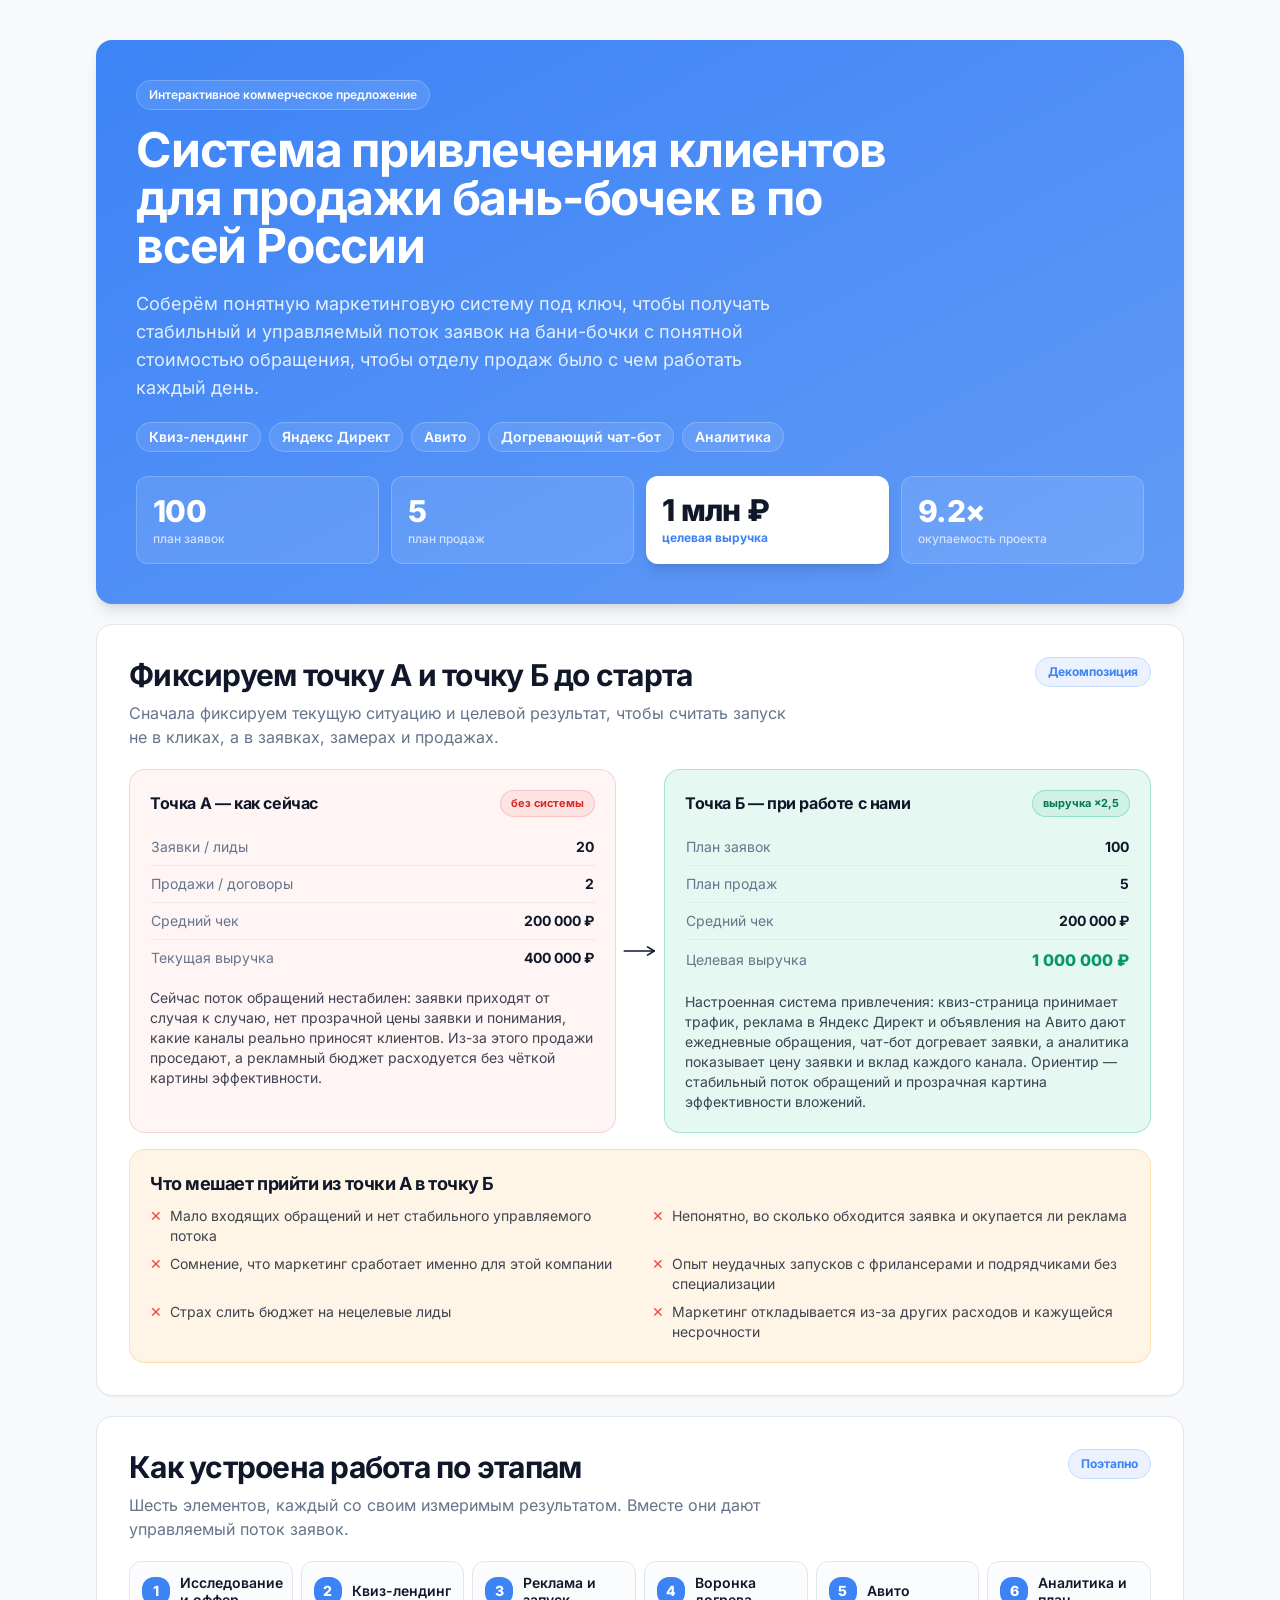
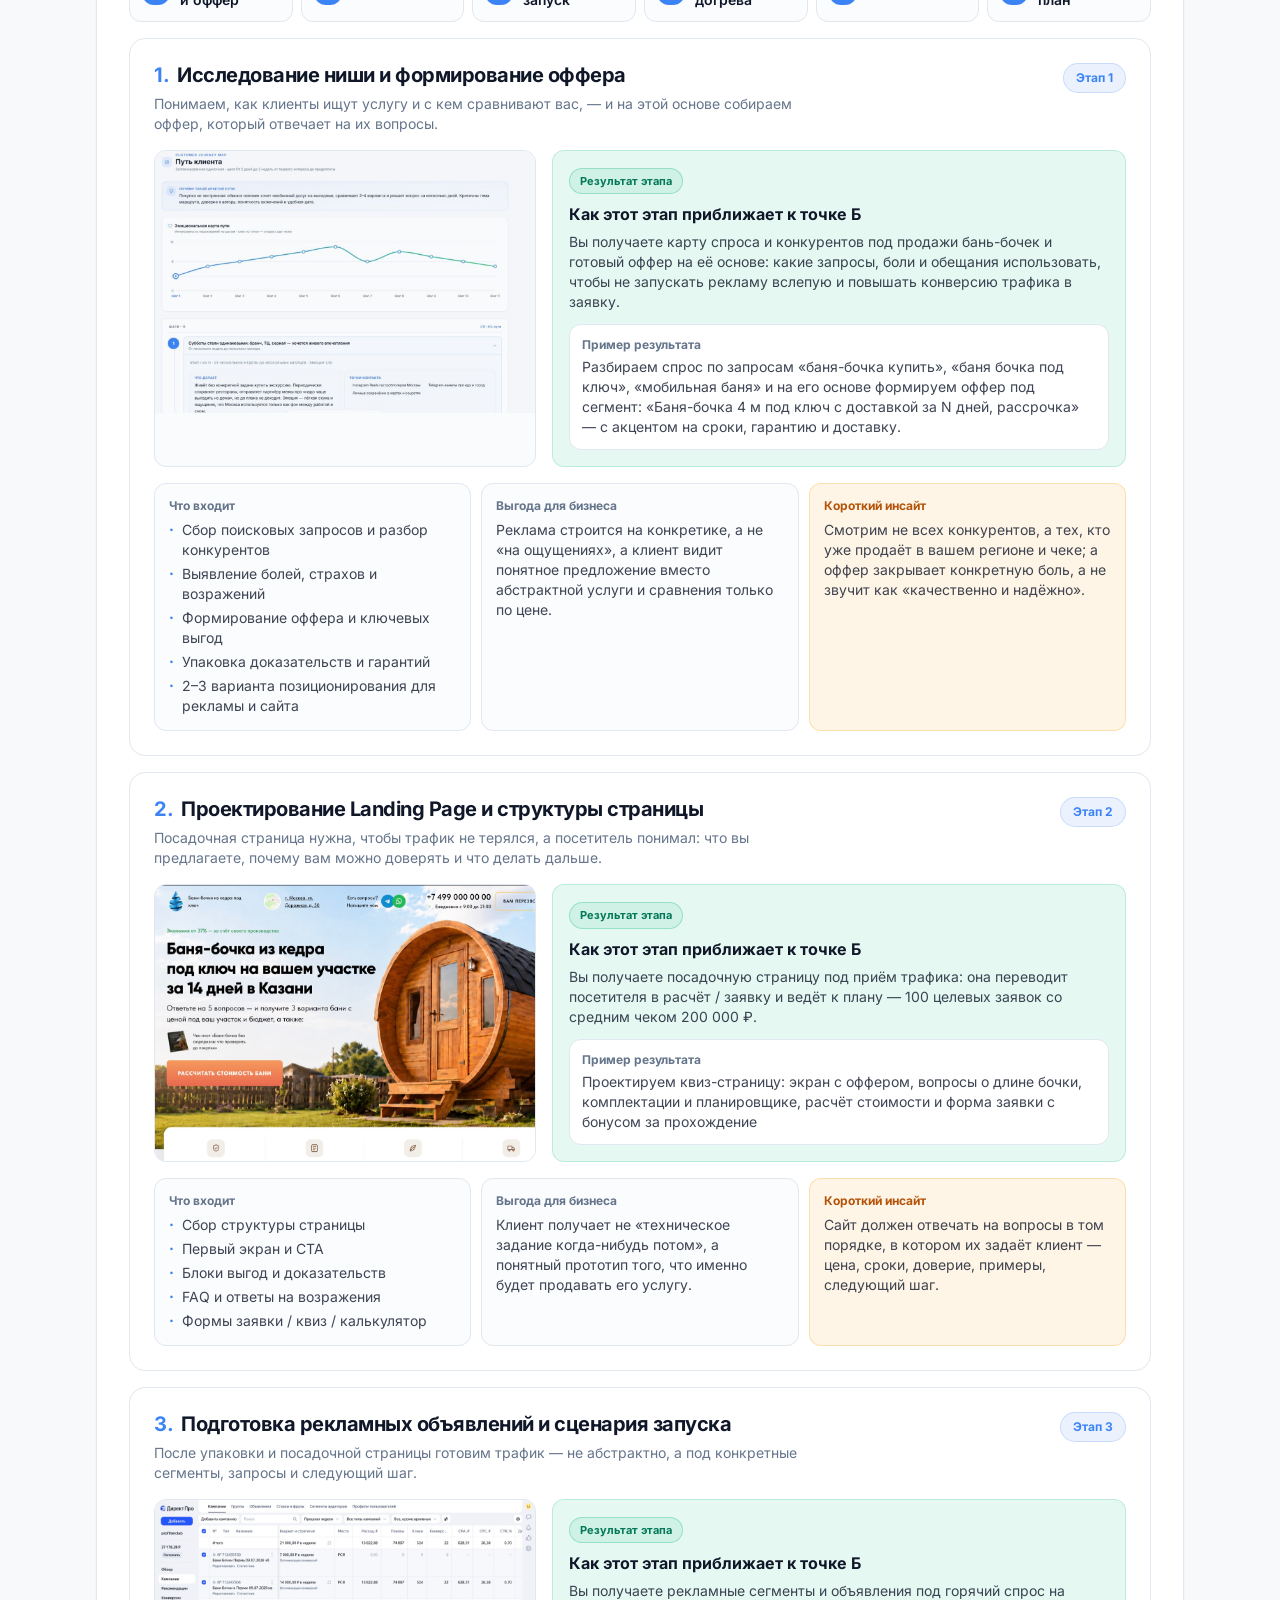
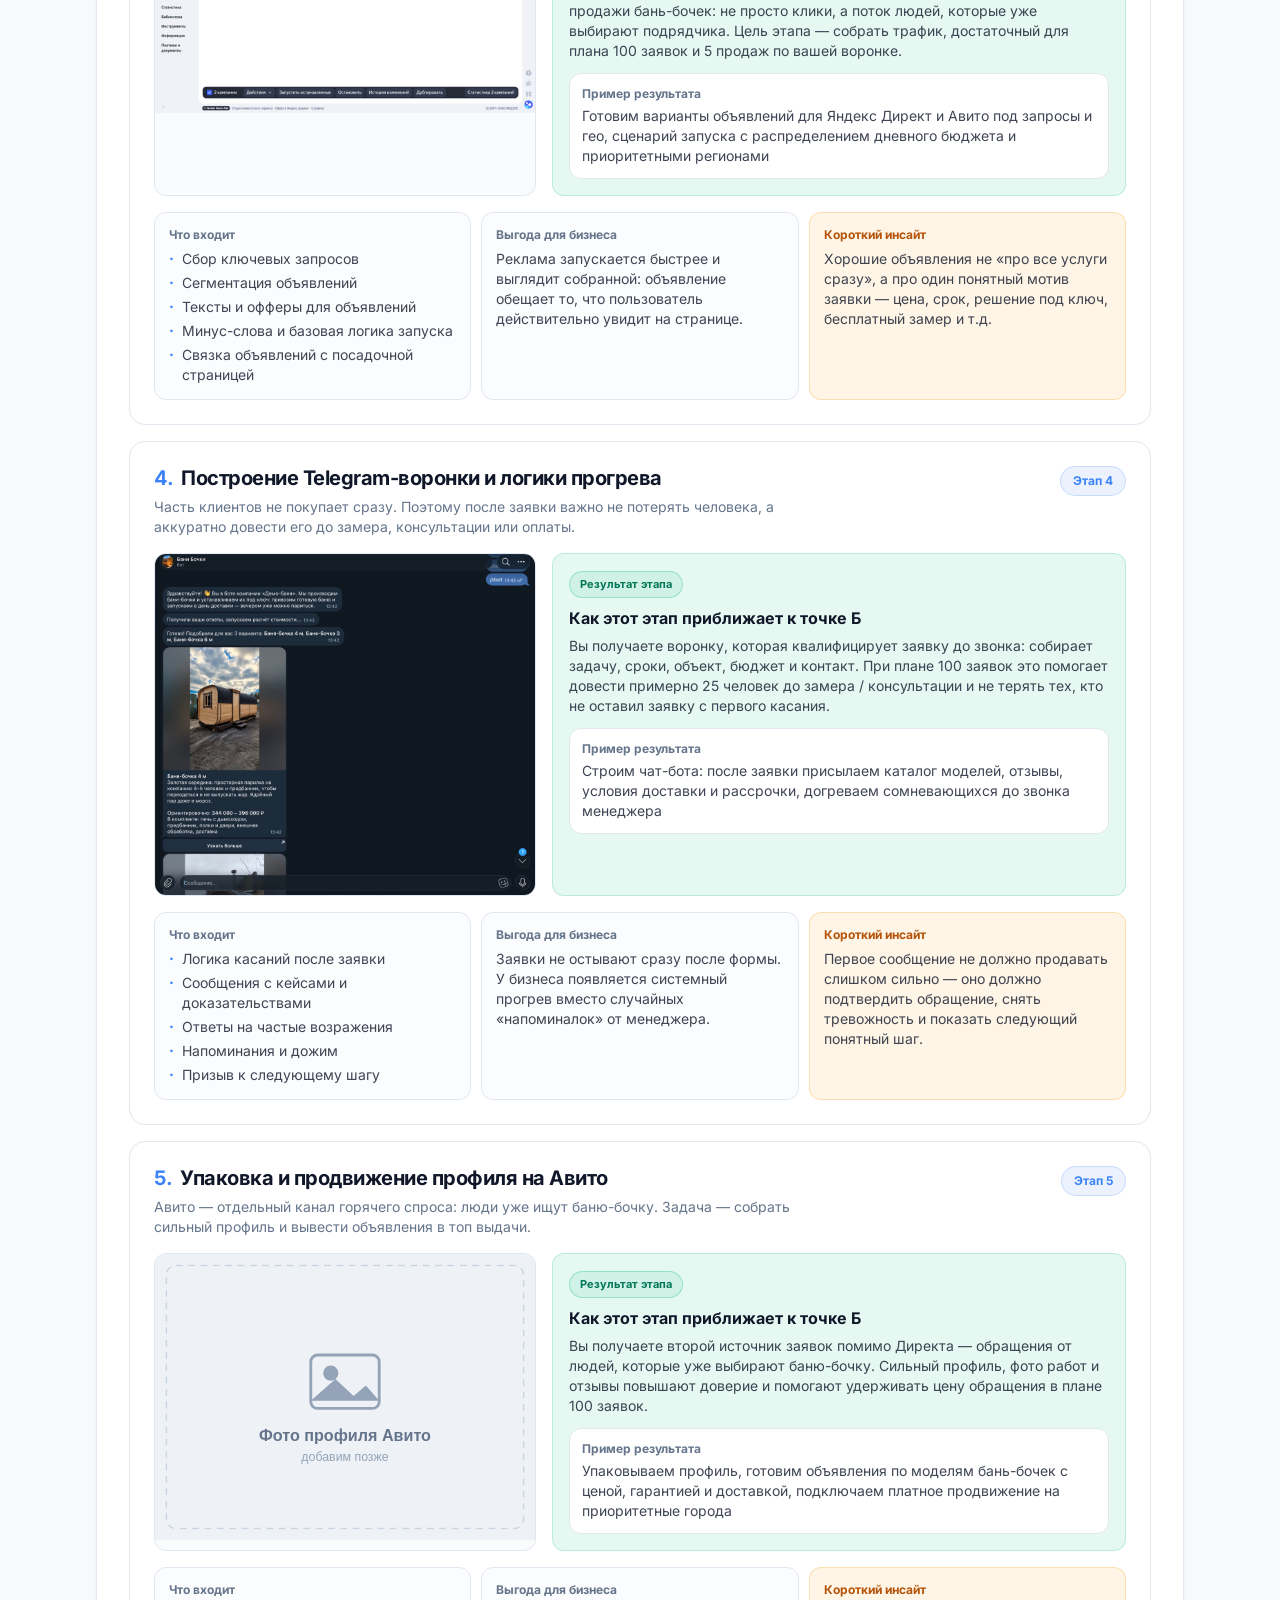
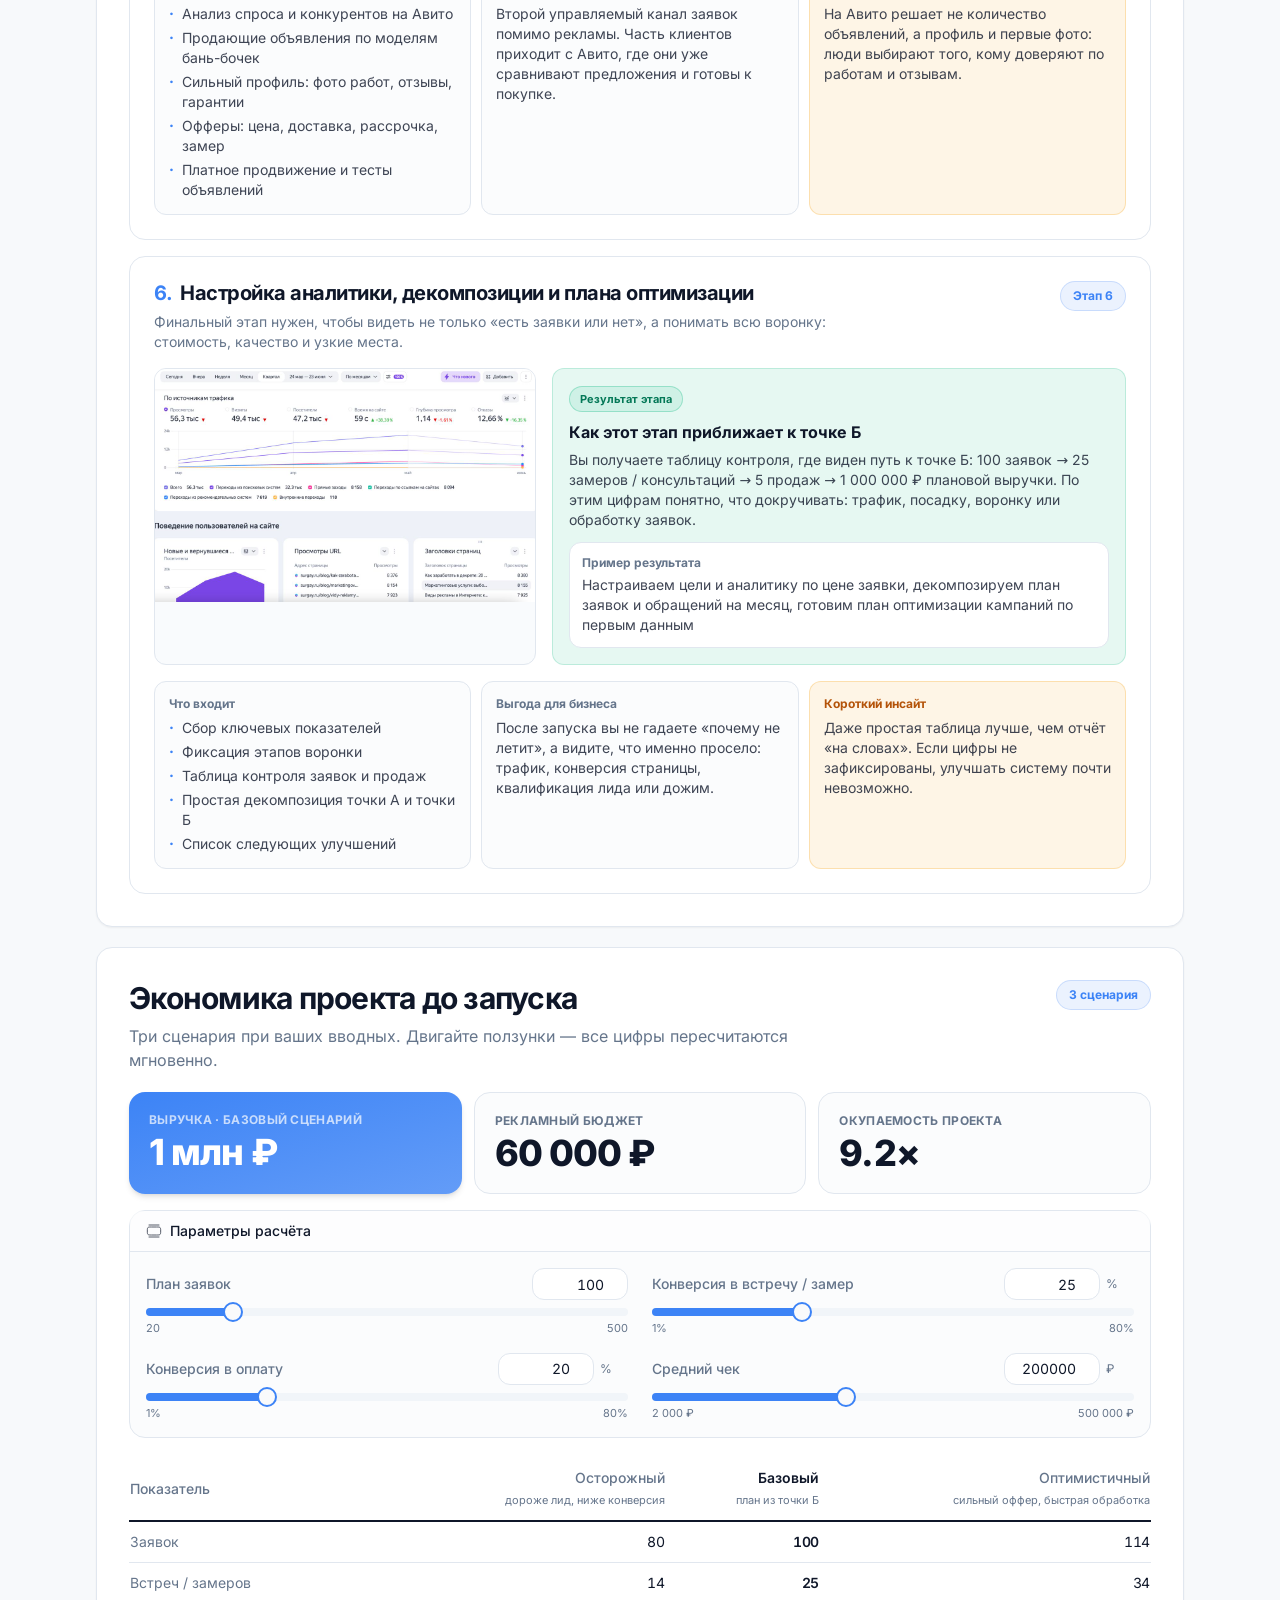
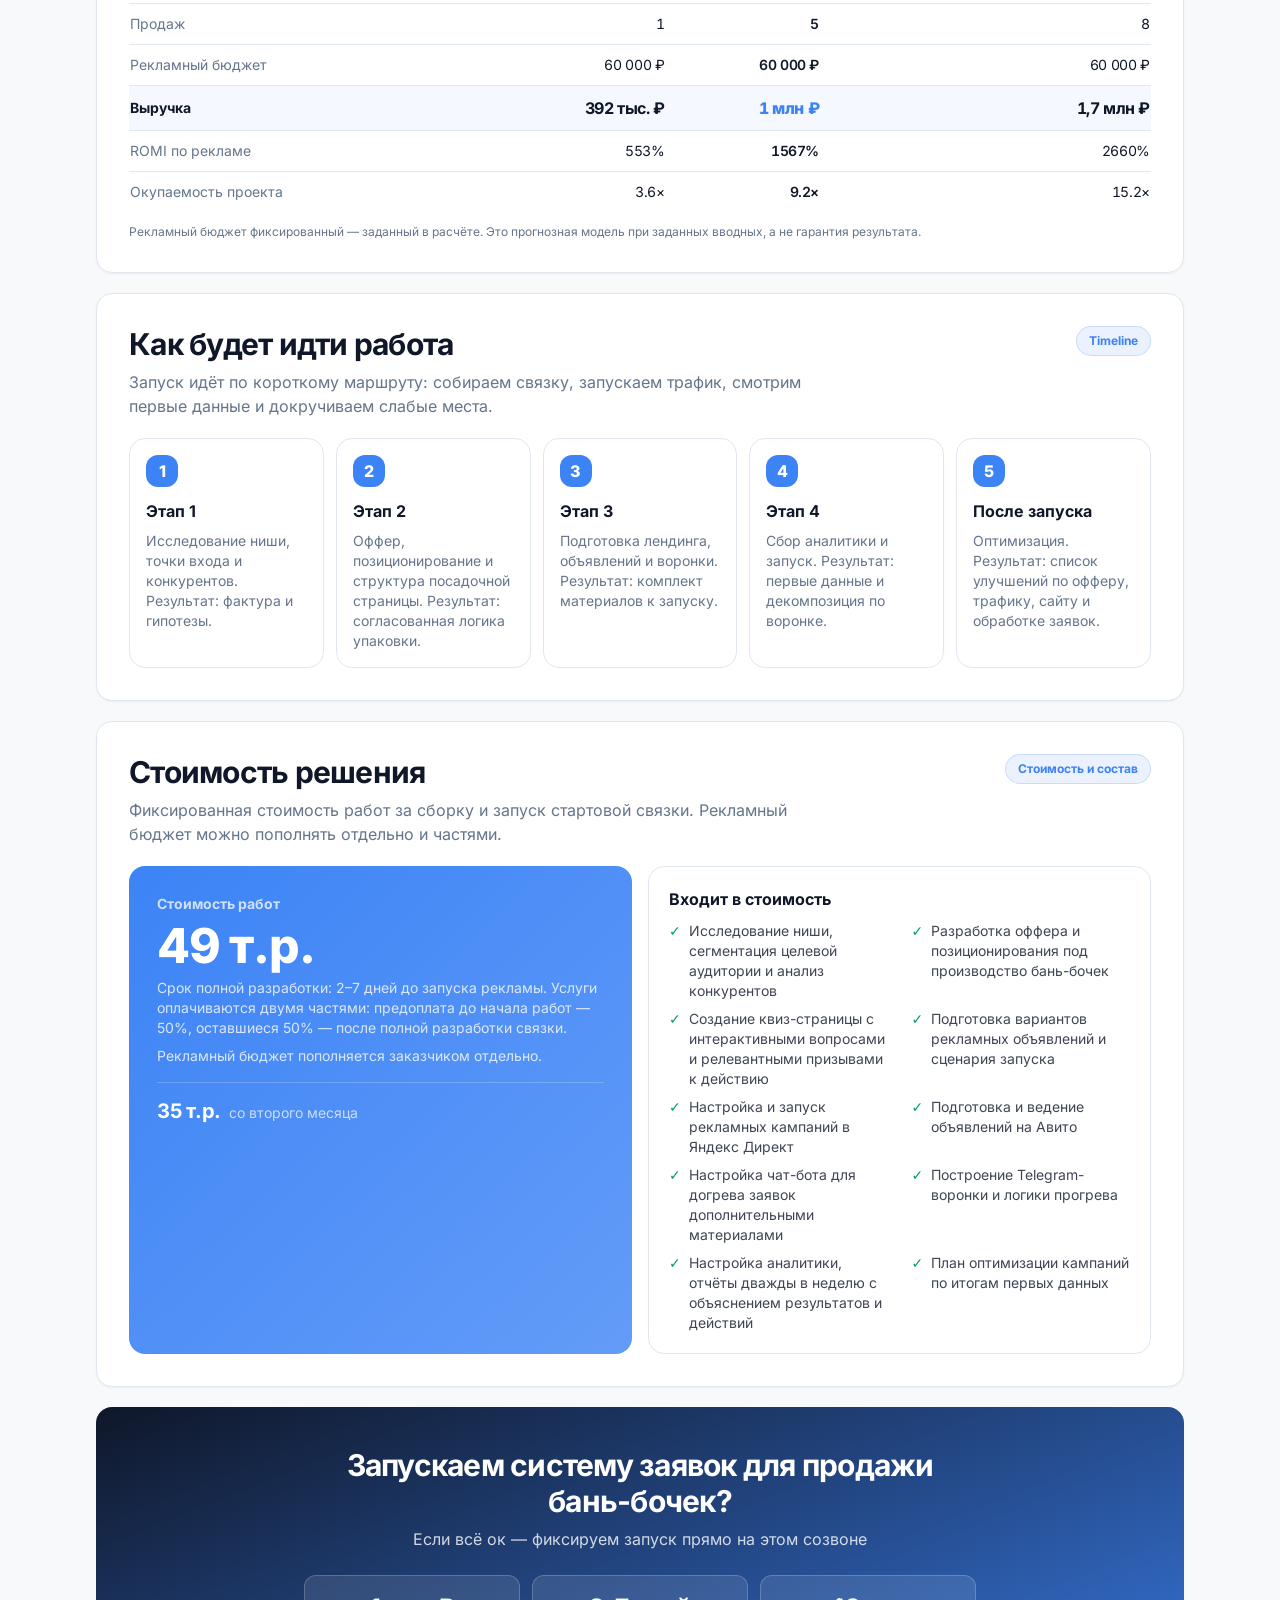
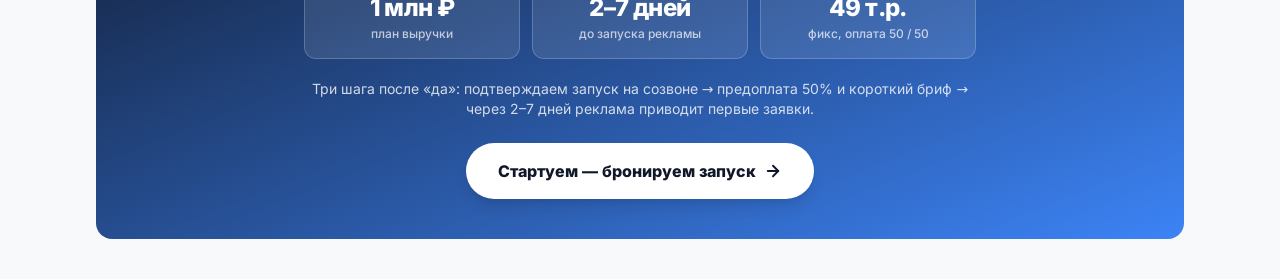
==== commit 16b0e489: "Этапы: добавлен этап 5 «Авито» (под бани-бочки), аналитика → этап 6 Co-Authored-By: Claude Opus 4.8 " ====
--- a/kp.html
+++ b/kp.html
@@ -14,7 +14,7 @@
 <link rel="stylesheet" href="assets/style.css">
 </head>
 <body>
-<div id="root"><script>!function(){try{var d=document.documentElement,c=d.classList;c.remove('light','dark');var e=localStorage.getItem('surgaygpt-theme');if(e){c.add(e|| '')}else{c.add('light');}if(e==='light'||e==='dark'||!e)d.style.colorScheme=e||'light'}catch(t){}}();</script><div role="region" aria-label="Notifications (F8)" tabindex="-1" style="pointer-events: none;"><ol tabindex="-1" class="fixed top-0 z-[100] flex max-h-screen w-full flex-col-reverse p-4 sm:bottom-0 sm:right-0 sm:top-auto sm:flex-col md:max-w-[420px]"></ol></div><section aria-label="Notifications alt+T" tabindex="-1" aria-live="polite" aria-relevant="additions text" aria-atomic="false"></section><div class="min-h-screen bg-background"><div class="w-full bg-muted/20"><div class="mx-auto max-w-6xl space-y-5 px-4 py-6 sm:px-6 lg:px-8 lg:py-10"><section class="relative overflow-hidden rounded-2xl bg-gradient-to-br from-primary to-primary/80 p-8 text-primary-foreground shadow-lg sm:p-10"><div class="mb-4 inline-flex items-center gap-2 rounded-full border border-primary-foreground/20 bg-primary-foreground/10 px-3 py-1.5 text-xs font-semibold">Интерактивное коммерческое предложение</div><h2 id="kp-hero-title" class="max-w-3xl text-3xl font-bold leading-[0.98] tracking-tight sm:text-5xl">Система привлечения клиентов для продажи бань-бочек в по всей России</h2><p id="kp-hero-sub" class="mt-5 max-w-2xl text-lg text-primary-foreground/85">Соберём понятную маркетинговую систему из <strong>Квиз-лендинг + Яндекс Директ + Авито + Догревающий чат-бот + Аналитика</strong>, чтобы получать стабильный и управляемый поток заявок на бани-бочки с понятной стоимостью обращения, чтобы отделу продаж было с чем работать каждый день без хаоса, догадок и лишних согласований.</p><div id="kp-hero-channels" class="mt-5 flex flex-wrap gap-2"><span class="rounded-full border border-primary-foreground/20 bg-primary-foreground/10 px-3 py-1 text-sm font-semibold">Квиз-лендинг</span><span class="rounded-full border border-primary-foreground/20 bg-primary-foreground/10 px-3 py-1 text-sm font-semibold">Яндекс Директ</span><span class="rounded-full border border-primary-foreground/20 bg-primary-foreground/10 px-3 py-1 text-sm font-semibold">Авито</span><span class="rounded-full border border-primary-foreground/20 bg-primary-foreground/10 px-3 py-1 text-sm font-semibold">Догревающий чат-бот</span><span class="rounded-full border border-primary-foreground/20 bg-primary-foreground/10 px-3 py-1 text-sm font-semibold">Аналитика</span></div><div class="mt-6 grid grid-cols-2 gap-3 sm:grid-cols-4"><div class="rounded-xl border border-primary-foreground/20 bg-primary-foreground/10 p-4"><div id="kp-hero-leads" class="text-2xl font-black tracking-tight sm:text-3xl">100</div><div class="mt-0.5 text-xs font-medium text-primary-foreground/70">план заявок</div></div><div class="rounded-xl border border-primary-foreground/20 bg-primary-foreground/10 p-4"><div id="kp-hero-sales" class="text-2xl font-black tracking-tight sm:text-3xl">5</div><div class="mt-0.5 text-xs font-medium text-primary-foreground/70">план продаж</div></div><div class="rounded-xl bg-card p-4 shadow-lg"><div id="kp-hero-rev" class="text-2xl font-black tracking-tight text-foreground sm:text-3xl">1 млн ₽</div><div class="mt-0.5 text-xs font-bold text-primary">целевая выручка</div></div><div class="rounded-xl border border-primary-foreground/20 bg-primary-foreground/10 p-4"><div id="kp-hero-pay" class="text-2xl font-black tracking-tight sm:text-3xl">9.2×</div><div class="mt-0.5 text-xs font-medium text-primary-foreground/70">окупаемость проекта</div></div></div></section><section class="mt-5 rounded-2xl border border-border bg-card p-6 shadow-sm sm:p-8"><div class="mb-5 flex flex-col items-start justify-between gap-4 sm:flex-row"><div><h3 class="max-w-2xl text-2xl font-bold leading-tight tracking-tight sm:text-3xl">Фиксируем точку А и точку Б до старта</h3><p class="mt-2 max-w-2xl text-base text-muted-foreground">Сначала фиксируем текущую ситуацию и целевой результат, чтобы считать запуск не в кликах, а в заявках, замерах и продажах.</p></div><span class="inline-flex whitespace-nowrap rounded-full border border-primary/20 bg-primary/10 px-3 py-1.5 text-xs font-bold text-primary">Декомпозиция</span></div><div class="relative grid grid-cols-1 gap-4 lg:grid-cols-2 lg:gap-12"><div class="absolute left-1/2 top-1/2 hidden lg:block" style="transform:translate(-50%,-50%);z-index:2"><svg width="36" height="18" viewBox="0 0 48 24" fill="none" stroke="hsl(var(--foreground))" stroke-width="2.1" stroke-linecap="round" stroke-linejoin="round"><path d="M3 12H43"></path><path d="M43 12 L 34 6.5 M43 12 L 34 17.5"></path></svg></div><div class="rounded-2xl border border-red-500/20 bg-red-500/5 p-5"><div class="mb-3 flex items-center justify-between gap-2"><h4 class="text-base font-bold tracking-tight">Точка А — как сейчас</h4><span class="inline-flex whitespace-nowrap rounded-full border border-red-500/20 bg-red-500/10 px-2.5 py-1 text-[11px] font-bold text-red-600">без системы</span></div><table class="w-full border-collapse text-sm"><tbody><tr class="border-t border-border/70 first:border-t-0"><th class="py-2 text-left font-normal text-muted-foreground">Заявки / лиды</th><td class="py-2 text-right"><strong id="kp-a-leads" class="text-foreground">20</strong></td></tr><tr class="border-t border-border/70 first:border-t-0"><th class="py-2 text-left font-normal text-muted-foreground">Продажи / договоры</th><td class="py-2 text-right"><strong id="kp-a-sales" class="text-foreground">2</strong></td></tr><tr class="border-t border-border/70 first:border-t-0"><th class="py-2 text-left font-normal text-muted-foreground">Средний чек</th><td class="py-2 text-right"><strong id="kp-a-check" class="text-foreground">180&nbsp;000 ₽</strong></td></tr><tr class="border-t border-border/70 first:border-t-0"><th class="py-2 text-left font-normal text-muted-foreground">Текущая выручка</th><td class="py-2 text-right"><strong id="kp-a-rev" class="text-foreground">360&nbsp;000 ₽</strong></td></tr></tbody></table><p id="kp-a-text" class="mt-3 whitespace-pre-line text-sm text-foreground/80">Сейчас поток обращений нестабилен: заявки приходят от случая к случаю, нет прозрачной цены заявки и понимания, какие каналы реально приносят клиентов. Из-за этого продажи проседают, а рекламный бюджет расходуется без чёткой картины эффективности.</p></div><div class="rounded-2xl border border-emerald-500/30 bg-emerald-500/10 p-5"><div class="mb-3 flex items-center justify-between gap-2"><h4 class="text-base font-bold tracking-tight">Точка Б — при работе с нами</h4><span id="kp-b-growth" class="inline-flex whitespace-nowrap rounded-full border border-emerald-500/30 bg-emerald-500/10 px-2.5 py-1 text-[11px] font-bold text-emerald-700 dark:text-emerald-300">выручка ×2,5</span></div><table class="w-full border-collapse text-sm"><tbody><tr class="border-t border-border/70 first:border-t-0"><th class="py-2 text-left font-normal text-muted-foreground">План заявок</th><td class="py-2 text-right"><strong id="kp-b-leads" class="text-foreground">164</strong></td></tr><tr class="border-t border-border/70 first:border-t-0"><th class="py-2 text-left font-normal text-muted-foreground">План продаж</th><td class="py-2 text-right"><strong id="kp-b-sales" class="text-foreground">11</strong></td></tr><tr class="border-t border-border/70 first:border-t-0"><th class="py-2 text-left font-normal text-muted-foreground">Средний чек</th><td class="py-2 text-right"><strong id="kp-b-check" class="text-foreground">180&nbsp;000 ₽</strong></td></tr><tr class="border-t border-border/70 first:border-t-0"><th class="py-2 text-left font-normal text-muted-foreground">Целевая выручка</th><td class="py-2 text-right"><strong id="kp-b-rev" class="text-base font-extrabold text-emerald-600">1&nbsp;400&nbsp;000 ₽</strong></td></tr></tbody></table><p id="kp-b-text" class="mt-3 whitespace-pre-line text-sm text-foreground/80">Настроенная система привлечения: квиз-страница принимает трафик, реклама в Яндекс Директ и объявления на Авито дают ежедневные обращения, чат-бот догревает заявки, а аналитика показывает цену заявки и вклад каждого канала. Ориентир — стабильный поток обращений и прозрачная картина эффективности вложений.</p></div></div><div class="mt-4 rounded-2xl border border-amber-500/25 bg-amber-500/10 p-5"><h4 class="mb-2 text-lg font-bold tracking-tight">Что мешает прийти из точки А в точку Б</h4><ul id="kp-pains" class="grid grid-cols-1 gap-x-6 gap-y-2 text-sm text-foreground/80 sm:grid-cols-2"><li class="flex gap-2"><span class="font-extrabold text-red-500">✕</span>Мало входящих обращений и нет стабильного управляемого потока</li><li class="flex gap-2"><span class="font-extrabold text-red-500">✕</span>Непонятно, во сколько обходится заявка и окупается ли реклама</li><li class="flex gap-2"><span class="font-extrabold text-red-500">✕</span>Сомнение, что маркетинг сработает именно для этой компании</li><li class="flex gap-2"><span class="font-extrabold text-red-500">✕</span>Опыт неудачных запусков с фрилансерами и подрядчиками без специализации</li><li class="flex gap-2"><span class="font-extrabold text-red-500">✕</span>Страх слить бюджет на нецелевые лиды</li><li class="flex gap-2"><span class="font-extrabold text-red-500">✕</span>Маркетинг откладывается из-за других расходов и кажущейся несрочности</li></ul></div></section><section class="mt-5 rounded-2xl border border-border bg-card p-6 shadow-sm sm:p-8"><div class="mb-5 flex flex-col items-start justify-between gap-4 sm:flex-row"><div><h3 class="max-w-2xl text-2xl font-bold leading-tight tracking-tight sm:text-3xl">Как устроена работа по этапам</h3><p class="mt-2 max-w-2xl text-base text-muted-foreground">Пять элементов, каждый со своим измеримым результатом. Вместе они дают управляемый поток заявок.</p></div><span class="inline-flex whitespace-nowrap rounded-full border border-primary/20 bg-primary/10 px-3 py-1.5 text-xs font-bold text-primary">Поэтапно</span></div><div class="mb-4 grid grid-cols-2 gap-2 md:grid-cols-5"><div class="flex items-center gap-2.5 rounded-xl border border-border bg-secondary/30 p-3"><span class="grid h-7 w-7 shrink-0 place-items-center rounded-lg bg-primary text-sm font-extrabold text-primary-foreground">1</span><span class="text-sm font-semibold leading-tight">Исследование и оффер</span></div><div class="flex items-center gap-2.5 rounded-xl border border-border bg-secondary/30 p-3"><span class="grid h-7 w-7 shrink-0 place-items-center rounded-lg bg-primary text-sm font-extrabold text-primary-foreground">2</span><span class="text-sm font-semibold leading-tight">Квиз-лендинг</span></div><div class="flex items-center gap-2.5 rounded-xl border border-border bg-secondary/30 p-3"><span class="grid h-7 w-7 shrink-0 place-items-center rounded-lg bg-primary text-sm font-extrabold text-primary-foreground">3</span><span class="text-sm font-semibold leading-tight">Реклама и запуск</span></div><div class="flex items-center gap-2.5 rounded-xl border border-border bg-secondary/30 p-3"><span class="grid h-7 w-7 shrink-0 place-items-center rounded-lg bg-primary text-sm font-extrabold text-primary-foreground">4</span><span class="text-sm font-semibold leading-tight">Воронка догрева</span></div><div class="flex items-center gap-2.5 rounded-xl border border-border bg-secondary/30 p-3"><span class="grid h-7 w-7 shrink-0 place-items-center rounded-lg bg-primary text-sm font-extrabold text-primary-foreground">5</span><span class="text-sm font-semibold leading-tight">Аналитика и план</span></div></div><div class="space-y-4"><div class="rounded-2xl border border-border bg-card p-5 sm:p-6"><div class="mb-4 flex flex-col items-start justify-between gap-3 sm:flex-row"><div><h4 class="flex items-baseline gap-2 text-xl font-bold leading-tight tracking-tight"><span class="text-primary">1.</span>Исследование ниши и формирование оффера</h4><p class="mt-1.5 max-w-2xl text-sm text-muted-foreground">Понимаем, как клиенты ищут услугу и с кем сравнивают вас, — и на этой основе собираем оффер, который отвечает на их вопросы.</p></div><span class="inline-flex whitespace-nowrap rounded-full border border-primary/20 bg-primary/10 px-3 py-1.5 text-xs font-bold text-primary">Этап 1</span></div><div class="grid grid-cols-1 gap-4 lg:grid-cols-[minmax(0,2fr)_minmax(0,3fr)]"><div class="overflow-hidden rounded-xl border border-border bg-secondary/40"><img src="assets/img/analysis.jpg" alt="Результат этапа: Исследование ниши и формирование оффера" class="h-auto w-full"></div><div class="rounded-xl border border-emerald-500/20 bg-emerald-500/10 p-4"><span class="inline-flex rounded-full border border-emerald-500/30 bg-emerald-500/10 px-2.5 py-1 text-[11px] font-bold text-emerald-700 dark:text-emerald-300">Результат этапа</span><h5 class="mt-2 text-base font-bold">Как этот этап приближает к точке Б</h5><p class="mt-1.5 text-sm text-foreground/80">Вы получаете карту спроса и конкурентов под продажи бань-бочек и готовый оффер на её основе: какие запросы, боли и обещания использовать, чтобы не запускать рекламу вслепую и повышать конверсию трафика в заявку.</p><div class="mt-3 rounded-lg border border-border bg-card p-3 text-sm"><strong class="mb-1 block text-xs text-muted-foreground">Пример результата</strong><p class="text-foreground/80">Разбираем спрос по запросам «баня-бочка купить», «баня бочка под ключ», «мобильная баня» и на его основе формируем оффер под сегмент: «Баня-бочка 4 м под ключ с доставкой за N дней, рассрочка» — с акцентом на сроки, гарантию и доставку.</p></div></div></div><div class="mt-4 grid grid-cols-1 gap-2.5 sm:grid-cols-3"><div class="rounded-xl border border-border bg-secondary/30 p-3.5 text-sm"><strong class="mb-1.5 block text-xs text-muted-foreground">Что входит</strong><ul class="space-y-1 text-foreground/80"><li class="flex gap-2"><span class="font-extrabold text-primary">·</span>Сбор поисковых запросов и разбор конкурентов</li><li class="flex gap-2"><span class="font-extrabold text-primary">·</span>Выявление болей, страхов и возражений</li><li class="flex gap-2"><span class="font-extrabold text-primary">·</span>Формирование оффера и ключевых выгод</li><li class="flex gap-2"><span class="font-extrabold text-primary">·</span>Упаковка доказательств и гарантий</li><li class="flex gap-2"><span class="font-extrabold text-primary">·</span>2–3 варианта позиционирования для рекламы и сайта</li></ul></div><div class="rounded-xl border border-border bg-secondary/30 p-3.5 text-sm"><strong class="mb-1.5 block text-xs text-muted-foreground">Выгода для бизнеса</strong><p class="text-foreground/80">Реклама строится на конкретике, а не «на ощущениях», а клиент видит понятное предложение вместо абстрактной услуги и сравнения только по цене.</p></div><div class="rounded-xl border border-amber-500/25 bg-amber-500/10 p-3.5 text-sm"><strong class="mb-1.5 block text-xs text-amber-700 dark:text-amber-400">Короткий инсайт</strong><p class="text-foreground/80">Смотрим не всех конкурентов, а тех, кто уже продаёт в вашем регионе и чеке; а оффер закрывает конкретную боль, а не звучит как «качественно и надёжно».</p></div></div></div><div class="rounded-2xl border border-border bg-card p-5 sm:p-6"><div class="mb-4 flex flex-col items-start justify-between gap-3 sm:flex-row"><div><h4 class="flex items-baseline gap-2 text-xl font-bold leading-tight tracking-tight"><span class="text-primary">2.</span>Проектирование Landing Page и структуры страницы</h4><p class="mt-1.5 max-w-2xl text-sm text-muted-foreground">Посадочная страница нужна, чтобы трафик не терялся, а посетитель понимал: что вы предлагаете, почему вам можно доверять и что делать дальше.</p></div><span class="inline-flex whitespace-nowrap rounded-full border border-primary/20 bg-primary/10 px-3 py-1.5 text-xs font-bold text-primary">Этап 2</span></div><div class="grid grid-cols-1 gap-4 lg:grid-cols-[minmax(0,2fr)_minmax(0,3fr)]"><div class="overflow-hidden rounded-xl border border-border bg-secondary/40"><img src="assets/img/2.jpg" alt="Результат этапа: Проектирование Landing Page и структуры страницы" class="h-full w-full object-cover" style="object-position:-36px 50%"></div><div class="rounded-xl border border-emerald-500/20 bg-emerald-500/10 p-4"><span class="inline-flex rounded-full border border-emerald-500/30 bg-emerald-500/10 px-2.5 py-1 text-[11px] font-bold text-emerald-700 dark:text-emerald-300">Результат этапа</span><h5 class="mt-2 text-base font-bold">Как этот этап приближает к точке Б</h5><p class="mt-1.5 text-sm text-foreground/80">Вы получаете посадочную страницу под приём трафика: она переводит посетителя в расчёт / заявку и ведёт к плану — <span data-kp="leads">164</span> целевых заявок со средним чеком <span data-kp="check">180&nbsp;000 ₽</span>.</p><div class="mt-3 rounded-lg border border-border bg-card p-3 text-sm"><strong class="mb-1 block text-xs text-muted-foreground">Пример результата</strong><p class="text-foreground/80">Проектируем квиз-страницу: экран с оффером, вопросы о длине бочки, комплектации и планировщике, расчёт стоимости и форма заявки с бонусом за прохождение</p></div></div></div><div class="mt-4 grid grid-cols-1 gap-2.5 sm:grid-cols-3"><div class="rounded-xl border border-border bg-secondary/30 p-3.5 text-sm"><strong class="mb-1.5 block text-xs text-muted-foreground">Что входит</strong><ul class="space-y-1 text-foreground/80"><li class="flex gap-2"><span class="font-extrabold text-primary">·</span>Сбор структуры страницы</li><li class="flex gap-2"><span class="font-extrabold text-primary">·</span>Первый экран и CTA</li><li class="flex gap-2"><span class="font-extrabold text-primary">·</span>Блоки выгод и доказательств</li><li class="flex gap-2"><span class="font-extrabold text-primary">·</span>FAQ и ответы на возражения</li><li class="flex gap-2"><span class="font-extrabold text-primary">·</span>Формы заявки / квиз / калькулятор</li></ul></div><div class="rounded-xl border border-border bg-secondary/30 p-3.5 text-sm"><strong class="mb-1.5 block text-xs text-muted-foreground">Выгода для бизнеса</strong><p class="text-foreground/80">Клиент получает не «техническое задание когда-нибудь потом», а понятный прототип того, что именно будет продавать его услугу.</p></div><div class="rounded-xl border border-amber-500/25 bg-amber-500/10 p-3.5 text-sm"><strong class="mb-1.5 block text-xs text-amber-700 dark:text-amber-400">Короткий инсайт</strong><p class="text-foreground/80">Сайт должен отвечать на вопросы в том порядке, в котором их задаёт клиент — цена, сроки, доверие, примеры, следующий шаг.</p></div></div></div><div class="rounded-2xl border border-border bg-card p-5 sm:p-6"><div class="mb-4 flex flex-col items-start justify-between gap-3 sm:flex-row"><div><h4 class="flex items-baseline gap-2 text-xl font-bold leading-tight tracking-tight"><span class="text-primary">3.</span>Подготовка рекламных объявлений и сценария запуска</h4><p class="mt-1.5 max-w-2xl text-sm text-muted-foreground">После упаковки и посадочной страницы готовим трафик — не абстрактно, а под конкретные сегменты, запросы и следующий шаг.</p></div><span class="inline-flex whitespace-nowrap rounded-full border border-primary/20 bg-primary/10 px-3 py-1.5 text-xs font-bold text-primary">Этап 3</span></div><div class="grid grid-cols-1 gap-4 lg:grid-cols-[minmax(0,2fr)_minmax(0,3fr)]"><div class="overflow-hidden rounded-xl border border-border bg-secondary/40"><img src="assets/img/3.jpg" alt="Результат этапа: Подготовка рекламных объявлений и сценария запуска" class="h-auto w-full"></div><div class="rounded-xl border border-emerald-500/20 bg-emerald-500/10 p-4"><span class="inline-flex rounded-full border border-emerald-500/30 bg-emerald-500/10 px-2.5 py-1 text-[11px] font-bold text-emerald-700 dark:text-emerald-300">Результат этапа</span><h5 class="mt-2 text-base font-bold">Как этот этап приближает к точке Б</h5><p class="mt-1.5 text-sm text-foreground/80">Вы получаете рекламные сегменты и объявления под горячий спрос на продажи бань-бочек: не просто клики, а поток людей, которые уже выбирают подрядчика. Цель этапа — собрать трафик, достаточный для плана <span data-kp="leads">164</span> заявок и <span data-kp="sales">11</span> продаж по вашей воронке.</p><div class="mt-3 rounded-lg border border-border bg-card p-3 text-sm"><strong class="mb-1 block text-xs text-muted-foreground">Пример результата</strong><p class="text-foreground/80">Готовим варианты объявлений для Яндекс Директ и Авито под запросы и гео, сценарий запуска с распределением дневного бюджета и приоритетными регионами</p></div></div></div><div class="mt-4 grid grid-cols-1 gap-2.5 sm:grid-cols-3"><div class="rounded-xl border border-border bg-secondary/30 p-3.5 text-sm"><strong class="mb-1.5 block text-xs text-muted-foreground">Что входит</strong><ul class="space-y-1 text-foreground/80"><li class="flex gap-2"><span class="font-extrabold text-primary">·</span>Сбор ключевых запросов</li><li class="flex gap-2"><span class="font-extrabold text-primary">·</span>Сегментация объявлений</li><li class="flex gap-2"><span class="font-extrabold text-primary">·</span>Тексты и офферы для объявлений</li><li class="flex gap-2"><span class="font-extrabold text-primary">·</span>Минус-слова и базовая логика запуска</li><li class="flex gap-2"><span class="font-extrabold text-primary">·</span>Связка объявлений с посадочной страницей</li></ul></div><div class="rounded-xl border border-border bg-secondary/30 p-3.5 text-sm"><strong class="mb-1.5 block text-xs text-muted-foreground">Выгода для бизнеса</strong><p class="text-foreground/80">Реклама запускается быстрее и выглядит собранной: объявление обещает то, что пользователь действительно увидит на странице.</p></div><div class="rounded-xl border border-amber-500/25 bg-amber-500/10 p-3.5 text-sm"><strong class="mb-1.5 block text-xs text-amber-700 dark:text-amber-400">Короткий инсайт</strong><p class="text-foreground/80">Хорошие объявления не «про все услуги сразу», а про один понятный мотив заявки — цена, срок, решение под ключ, бесплатный замер и т.д.</p></div></div></div><div class="rounded-2xl border border-border bg-card p-5 sm:p-6"><div class="mb-4 flex flex-col items-start justify-between gap-3 sm:flex-row"><div><h4 class="flex items-baseline gap-2 text-xl font-bold leading-tight tracking-tight"><span class="text-primary">4.</span>Построение Telegram-воронки и логики прогрева</h4><p class="mt-1.5 max-w-2xl text-sm text-muted-foreground">Часть клиентов не покупает сразу. Поэтому после заявки важно не потерять человека, а аккуратно довести его до замера, консультации или оплаты.</p></div><span class="inline-flex whitespace-nowrap rounded-full border border-primary/20 bg-primary/10 px-3 py-1.5 text-xs font-bold text-primary">Этап 4</span></div><div class="grid grid-cols-1 gap-4 lg:grid-cols-[minmax(0,2fr)_minmax(0,3fr)]"><div class="overflow-hidden rounded-xl border border-border bg-secondary/40"><img src="assets/img/4.jpg" alt="Результат этапа: Построение Telegram-воронки и логики прогрева" class="h-auto w-full"></div><div class="rounded-xl border border-emerald-500/20 bg-emerald-500/10 p-4"><span class="inline-flex rounded-full border border-emerald-500/30 bg-emerald-500/10 px-2.5 py-1 text-[11px] font-bold text-emerald-700 dark:text-emerald-300">Результат этапа</span><h5 class="mt-2 text-base font-bold">Как этот этап приближает к точке Б</h5><p class="mt-1.5 text-sm text-foreground/80">Вы получаете воронку, которая квалифицирует заявку до звонка: собирает задачу, сроки, объект, бюджет и контакт. При плане <span data-kp="leads">164</span> заявок это помогает довести примерно <span data-kp="meetings">57</span> человек до замера / консультации и не терять тех, кто не оставил заявку с первого касания.</p><div class="mt-3 rounded-lg border border-border bg-card p-3 text-sm"><strong class="mb-1 block text-xs text-muted-foreground">Пример результата</strong><p class="text-foreground/80">Строим чат-бота: после заявки присылаем каталог моделей, отзывы, условия доставки и рассрочки, догреваем сомневающихся до звонка менеджера</p></div></div></div><div class="mt-4 grid grid-cols-1 gap-2.5 sm:grid-cols-3"><div class="rounded-xl border border-border bg-secondary/30 p-3.5 text-sm"><strong class="mb-1.5 block text-xs text-muted-foreground">Что входит</strong><ul class="space-y-1 text-foreground/80"><li class="flex gap-2"><span class="font-extrabold text-primary">·</span>Логика касаний после заявки</li><li class="flex gap-2"><span class="font-extrabold text-primary">·</span>Сообщения с кейсами и доказательствами</li><li class="flex gap-2"><span class="font-extrabold text-primary">·</span>Ответы на частые возражения</li><li class="flex gap-2"><span class="font-extrabold text-primary">·</span>Напоминания и дожим</li><li class="flex gap-2"><span class="font-extrabold text-primary">·</span>Призыв к следующему шагу</li></ul></div><div class="rounded-xl border border-border bg-secondary/30 p-3.5 text-sm"><strong class="mb-1.5 block text-xs text-muted-foreground">Выгода для бизнеса</strong><p class="text-foreground/80">Заявки не остывают сразу после формы. У бизнеса появляется системный прогрев вместо случайных «напоминалок» от менеджера.</p></div><div class="rounded-xl border border-amber-500/25 bg-amber-500/10 p-3.5 text-sm"><strong class="mb-1.5 block text-xs text-amber-700 dark:text-amber-400">Короткий инсайт</strong><p class="text-foreground/80">Первое сообщение не должно продавать слишком сильно — оно должно подтвердить обращение, снять тревожность и показать следующий понятный шаг.</p></div></div></div><div class="rounded-2xl border border-border bg-card p-5 sm:p-6"><div class="mb-4 flex flex-col items-start justify-between gap-3 sm:flex-row"><div><h4 class="flex items-baseline gap-2 text-xl font-bold leading-tight tracking-tight"><span class="text-primary">5.</span>Настройка аналитики, декомпозиции и плана оптимизации</h4><p class="mt-1.5 max-w-2xl text-sm text-muted-foreground">Финальный этап нужен, чтобы видеть не только «есть заявки или нет», а понимать всю воронку: стоимость, качество и узкие места.</p></div><span class="inline-flex whitespace-nowrap rounded-full border border-primary/20 bg-primary/10 px-3 py-1.5 text-xs font-bold text-primary">Этап 5</span></div><div class="grid grid-cols-1 gap-4 lg:grid-cols-[minmax(0,2fr)_minmax(0,3fr)]"><div class="overflow-hidden rounded-xl border border-border bg-secondary/40"><img src="assets/img/analytics.jpg" alt="Результат этапа: Настройка аналитики, декомпозиции и плана оптимизации" class="h-auto w-full"></div><div class="rounded-xl border border-emerald-500/20 bg-emerald-500/10 p-4"><span class="inline-flex rounded-full border border-emerald-500/30 bg-emerald-500/10 px-2.5 py-1 text-[11px] font-bold text-emerald-700 dark:text-emerald-300">Результат этапа</span><h5 class="mt-2 text-base font-bold">Как этот этап приближает к точке Б</h5><p class="mt-1.5 text-sm text-foreground/80">Вы получаете таблицу контроля, где виден путь к точке Б: <span data-kp="leads">164</span> заявок → <span data-kp="meetings">57</span> замеров / консультаций → <span data-kp="sales">11</span> продаж → <span data-kp="revF">1&nbsp;400&nbsp;000 ₽</span> плановой выручки. По этим цифрам понятно, что докручивать: трафик, посадку, воронку или обработку заявок.</p><div class="mt-3 rounded-lg border border-border bg-card p-3 text-sm"><strong class="mb-1 block text-xs text-muted-foreground">Пример результата</strong><p class="text-foreground/80">Настраиваем цели и аналитику по цене заявки, декомпозируем план заявок и обращений на месяц, готовим план оптимизации кампаний по первым данным</p></div></div></div><div class="mt-4 grid grid-cols-1 gap-2.5 sm:grid-cols-3"><div class="rounded-xl border border-border bg-secondary/30 p-3.5 text-sm"><strong class="mb-1.5 block text-xs text-muted-foreground">Что входит</strong><ul class="space-y-1 text-foreground/80"><li class="flex gap-2"><span class="font-extrabold text-primary">·</span>Сбор ключевых показателей</li><li class="flex gap-2"><span class="font-extrabold text-primary">·</span>Фиксация этапов воронки</li><li class="flex gap-2"><span class="font-extrabold text-primary">·</span>Таблица контроля заявок и продаж</li><li class="flex gap-2"><span class="font-extrabold text-primary">·</span>Простая декомпозиция точки А и точки Б</li><li class="flex gap-2"><span class="font-extrabold text-primary">·</span>Список следующих улучшений</li></ul></div><div class="rounded-xl border border-border bg-secondary/30 p-3.5 text-sm"><strong class="mb-1.5 block text-xs text-muted-foreground">Выгода для бизнеса</strong><p class="text-foreground/80">После запуска вы не гадаете «почему не летит», а видите, что именно просело: трафик, конверсия страницы, квалификация лида или дожим.</p></div><div class="rounded-xl border border-amber-500/25 bg-amber-500/10 p-3.5 text-sm"><strong class="mb-1.5 block text-xs text-amber-700 dark:text-amber-400">Короткий инсайт</strong><p class="text-foreground/80">Даже простая таблица лучше, чем отчёт «на словах». Если цифры не зафиксированы, улучшать систему почти невозможно.</p></div></div></div></div></section><section class="mt-5 rounded-2xl border border-border bg-card p-6 shadow-sm sm:p-8"><div class="mb-5 flex flex-col items-start justify-between gap-4 sm:flex-row"><div><h3 class="max-w-2xl text-2xl font-bold leading-tight tracking-tight sm:text-3xl">Экономика проекта до запуска</h3><p class="mt-2 max-w-2xl text-base text-muted-foreground">Три сценария при ваших вводных. Двигайте ползунки — все цифры пересчитаются мгновенно.</p></div><span class="inline-flex whitespace-nowrap rounded-full border border-primary/20 bg-primary/10 px-3 py-1.5 text-xs font-bold text-primary">3 сценария</span></div><div><div class="mb-4 grid grid-cols-1 gap-3 sm:grid-cols-3"><div class="rounded-2xl bg-gradient-to-br from-primary to-primary/80 p-5 text-primary-foreground shadow-md"><div class="text-xs font-bold uppercase tracking-wide text-primary-foreground/70">Выручка · базовый сценарий</div><div id="kp-econ-rev" class="mt-1 text-4xl font-black tracking-tight">—</div></div><div class="rounded-2xl border border-border bg-secondary/30 p-5"><div class="text-xs font-bold uppercase tracking-wide text-muted-foreground">Рекламный бюджет</div><div id="kp-econ-budget" class="mt-1 text-4xl font-black tracking-tight">—</div></div><div class="rounded-2xl border border-border bg-secondary/30 p-5"><div class="text-xs font-bold uppercase tracking-wide text-muted-foreground">Окупаемость проекта</div><div id="kp-econ-pay" class="mt-1 text-4xl font-black tracking-tight">—</div></div></div><div class="rounded-2xl border border-border bg-secondary/30"><div class="flex items-center gap-2 px-4 py-2.5 text-sm font-medium border-b border-border bg-card/60 text-foreground"><svg xmlns="http://www.w3.org/2000/svg" xmlns:xlink="http://www.w3.org/1999/xlink" aria-hidden="true" role="img" class="iconify iconify--solar h-4 w-4 opacity-70" width="1em" height="1em" viewBox="0 0 24 24"><g fill="none" stroke="currentColor" stroke-width="1.5"><path d="M8 18c-2.828 0-4.243 0-5.121-.879C2 16.243 2 14.828 2 12s0-4.243.879-5.121C3.757 6 5.172 6 8 6h8c2.828 0 4.243 0 5.121.879C22 7.757 22 9.172 22 12s0 4.243-.879 5.121C20.243 18 18.828 18 16 18z"></path><path stroke-linecap="round" d="M4.5 3h15m-15 18h15"></path></g></svg>Параметры расчёта</div><div class="grid grid-cols-1 gap-x-6 gap-y-4 p-4 sm:grid-cols-2"><div><div class="mb-2 flex items-center justify-between gap-3"><span class="text-sm font-medium text-muted-foreground">План заявок</span><div class="flex items-center gap-1.5"><input type="number" min="20" max="500" step="1" class="h-8 w-24 rounded-lg border px-2 text-right text-sm tabular-nums outline-none focus-visible:ring-2 border-border bg-card text-foreground focus-visible:ring-primary/40" value="164" style=""></div></div><span dir="ltr" data-orientation="horizontal" aria-disabled="false" class="relative flex w-full touch-none select-none items-center" style="--radix-slider-thumb-transform: translateX(-50%);"><span data-orientation="horizontal" class="relative h-2 w-full grow overflow-hidden rounded-full bg-secondary"><span data-orientation="horizontal" class="absolute h-full bg-primary" style="left: 0%; right: 83.6%;"></span></span><span style="transform: var(--radix-slider-thumb-transform); position: absolute; left: calc(16.4% + 6.72px);"><span role="slider" aria-valuemin="20" aria-valuemax="500" aria-orientation="horizontal" data-orientation="horizontal" tabindex="0" class="block h-5 w-5 rounded-full border-2 border-primary bg-background ring-offset-background transition-colors focus-visible:outline-none focus-visible:ring-2 focus-visible:ring-ring focus-visible:ring-offset-2 disabled:pointer-events-none disabled:opacity-50" data-radix-collection-item="" aria-valuenow="164" style=""></span></span></span><div class="mt-1 flex justify-between text-[11px] text-muted-foreground"><span>20</span><span>500</span></div></div><div><div class="mb-2 flex items-center justify-between gap-3"><span class="text-sm font-medium text-muted-foreground">Конверсия в встречу / замер</span><div class="flex items-center gap-1.5"><input type="number" min="1" max="80" step="1" class="h-8 w-24 rounded-lg border px-2 text-right text-sm tabular-nums outline-none focus-visible:ring-2 border-border bg-card text-foreground focus-visible:ring-primary/40" value="35" style=""><span class="w-7 text-xs text-muted-foreground">%</span></div></div><span dir="ltr" data-orientation="horizontal" aria-disabled="false" class="relative flex w-full touch-none select-none items-center" style="--radix-slider-thumb-transform: translateX(-50%);"><span data-orientation="horizontal" class="relative h-2 w-full grow overflow-hidden rounded-full bg-secondary"><span data-orientation="horizontal" class="absolute h-full bg-primary" style="left: 0%; right: 56.962%;"></span></span><span style="transform: var(--radix-slider-thumb-transform); position: absolute; left: calc(43.038% + 1.39241px);"><span role="slider" aria-valuemin="1" aria-valuemax="80" aria-orientation="horizontal" data-orientation="horizontal" tabindex="0" class="block h-5 w-5 rounded-full border-2 border-primary bg-background ring-offset-background transition-colors focus-visible:outline-none focus-visible:ring-2 focus-visible:ring-ring focus-visible:ring-offset-2 disabled:pointer-events-none disabled:opacity-50" data-radix-collection-item="" aria-valuenow="35" style=""></span></span></span><div class="mt-1 flex justify-between text-[11px] text-muted-foreground"><span>1%</span><span>80%</span></div></div><div><div class="mb-2 flex items-center justify-between gap-3"><span class="text-sm font-medium text-muted-foreground">Конверсия в оплату</span><div class="flex items-center gap-1.5"><input type="number" min="1" max="80" step="1" class="h-8 w-24 rounded-lg border px-2 text-right text-sm tabular-nums outline-none focus-visible:ring-2 border-border bg-card text-foreground focus-visible:ring-primary/40" value="20" style=""><span class="w-7 text-xs text-muted-foreground">%</span></div></div><span dir="ltr" data-orientation="horizontal" aria-disabled="false" class="relative flex w-full touch-none select-none items-center" style="--radix-slider-thumb-transform: translateX(-50%);"><span data-orientation="horizontal" class="relative h-2 w-full grow overflow-hidden rounded-full bg-secondary"><span data-orientation="horizontal" class="absolute h-full bg-primary" style="left: 0%; right: 75.9494%;"></span></span><span style="transform: var(--radix-slider-thumb-transform); position: absolute; left: calc(24.0506% + 5.18987px);"><span role="slider" aria-valuemin="1" aria-valuemax="80" aria-orientation="horizontal" data-orientation="horizontal" tabindex="0" class="block h-5 w-5 rounded-full border-2 border-primary bg-background ring-offset-background transition-colors focus-visible:outline-none focus-visible:ring-2 focus-visible:ring-ring focus-visible:ring-offset-2 disabled:pointer-events-none disabled:opacity-50" data-radix-collection-item="" aria-valuenow="20" style=""></span></span></span><div class="mt-1 flex justify-between text-[11px] text-muted-foreground"><span>1%</span><span>80%</span></div></div><div><div class="mb-2 flex items-center justify-between gap-3"><span class="text-sm font-medium text-muted-foreground">Средний чек</span><div class="flex items-center gap-1.5"><input type="number" min="2000" max="500000" step="1000" class="h-8 w-24 rounded-lg border px-2 text-right text-sm tabular-nums outline-none focus-visible:ring-2 border-border bg-card text-foreground focus-visible:ring-primary/40" value="180000" style=""><span class="w-7 text-xs text-muted-foreground">₽</span></div></div><span dir="ltr" data-orientation="horizontal" aria-disabled="false" class="relative flex w-full touch-none select-none items-center" style="--radix-slider-thumb-transform: translateX(-50%);"><span data-orientation="horizontal" class="relative h-2 w-full grow overflow-hidden rounded-full bg-secondary"><span data-orientation="horizontal" class="absolute h-full bg-primary" style="left: 0%; right: 64.257%;"></span></span><span style="transform: var(--radix-slider-thumb-transform); position: absolute; left: calc(35.743% + 2.85141px);"><span role="slider" aria-valuemin="2000" aria-valuemax="500000" aria-orientation="horizontal" data-orientation="horizontal" tabindex="0" class="block h-5 w-5 rounded-full border-2 border-primary bg-background ring-offset-background transition-colors focus-visible:outline-none focus-visible:ring-2 focus-visible:ring-ring focus-visible:ring-offset-2 disabled:pointer-events-none disabled:opacity-50" data-radix-collection-item="" aria-valuenow="180000" style=""></span></span></span><div class="mt-1 flex justify-between text-[11px] text-muted-foreground"><span>2&nbsp;000 ₽</span><span>500&nbsp;000 ₽</span></div></div></div></div><div class="mt-5 overflow-x-auto"><table class="w-full min-w-[480px] border-collapse text-sm"><thead><tr class="border-b-2 border-foreground"><th class="py-2.5 pr-4 text-left font-medium text-muted-foreground">Показатель</th><th class="py-2.5 pl-4 text-right align-bottom font-medium text-muted-foreground">Осторожный<span class="mt-0.5 block text-[11px] font-normal normal-case text-muted-foreground">дороже лид, ниже конверсия</span></th><th class="py-2.5 pl-4 text-right align-bottom font-semibold text-foreground">Базовый<span class="mt-0.5 block text-[11px] font-normal normal-case text-muted-foreground">план из точки Б</span></th><th class="py-2.5 pl-4 text-right align-bottom font-medium text-muted-foreground">Оптимистичный<span class="mt-0.5 block text-[11px] font-normal normal-case text-muted-foreground">сильный оффер, быстрая обработка</span></th></tr></thead><tbody><tr class="border-b last:border-b-0 border-border"><td class="py-2.5 pr-4 text-muted-foreground">Заявок</td><td class="py-2.5 pl-4 text-right tabular-nums tracking-tight text-foreground">131</td><td class="py-2.5 pl-4 text-right tabular-nums tracking-tight font-semibold text-foreground">164</td><td class="py-2.5 pl-4 text-right tabular-nums tracking-tight text-foreground">188</td></tr><tr class="border-b last:border-b-0 border-border"><td class="py-2.5 pr-4 text-muted-foreground">Встреч / замеров</td><td class="py-2.5 pl-4 text-right tabular-nums tracking-tight text-foreground">32</td><td class="py-2.5 pl-4 text-right tabular-nums tracking-tight font-semibold text-foreground">57</td><td class="py-2.5 pl-4 text-right tabular-nums tracking-tight text-foreground">79</td></tr><tr class="border-b last:border-b-0 border-border"><td class="py-2.5 pr-4 text-muted-foreground">Продаж</td><td class="py-2.5 pl-4 text-right tabular-nums tracking-tight text-foreground">4</td><td class="py-2.5 pl-4 text-right tabular-nums tracking-tight font-semibold text-foreground">11</td><td class="py-2.5 pl-4 text-right tabular-nums tracking-tight text-foreground">19</td></tr><tr class="border-b last:border-b-0 border-border"><td class="py-2.5 pr-4 text-muted-foreground">Рекламный бюджет</td><td class="py-2.5 pl-4 text-right tabular-nums tracking-tight text-foreground">93&nbsp;808 ₽</td><td class="py-2.5 pl-4 text-right tabular-nums tracking-tight font-semibold text-foreground">90&nbsp;200 ₽</td><td class="py-2.5 pl-4 text-right tabular-nums tracking-tight text-foreground">82&nbsp;984 ₽</td></tr><tr class="border-b last:border-b-0 border-border bg-primary/5"><td class="py-2.5 pr-4 font-bold text-foreground">Выручка</td><td class="py-2.5 pl-4 text-right text-base font-bold tabular-nums tracking-tight text-foreground">810 тыс. ₽</td><td class="py-2.5 pl-4 text-right text-base font-extrabold tabular-nums tracking-tight text-primary">2,1 млн ₽</td><td class="py-2.5 pl-4 text-right text-base font-bold tabular-nums tracking-tight text-foreground">3,4 млн ₽</td></tr><tr class="border-b last:border-b-0 border-border"><td class="py-2.5 pr-4 text-muted-foreground">ROMI по рекламе</td><td class="py-2.5 pl-4 text-right tabular-nums tracking-tight text-foreground">763%</td><td class="py-2.5 pl-4 text-right tabular-nums tracking-tight font-semibold text-foreground">2191%</td><td class="py-2.5 pl-4 text-right tabular-nums tracking-tight text-foreground">4024%</td></tr><tr class="border-b last:border-b-0 border-border"><td class="py-2.5 pr-4 text-muted-foreground">Окупаемость проекта</td><td class="py-2.5 pl-4 text-right tabular-nums tracking-tight text-foreground">5.7×</td><td class="py-2.5 pl-4 text-right tabular-nums tracking-tight font-semibold text-foreground">14.8×</td><td class="py-2.5 pl-4 text-right tabular-nums tracking-tight text-foreground">25.9×</td></tr></tbody></table></div><p class="mt-3 text-xs text-muted-foreground">Рекламный бюджет фиксированный — заданный в расчёте. Это прогнозная модель при заданных вводных, а не гарантия результата.</p></div></section><section class="mt-5 rounded-2xl border border-border bg-card p-6 shadow-sm sm:p-8"><div class="mb-5 flex flex-col items-start justify-between gap-4 sm:flex-row"><div><h3 class="max-w-2xl text-2xl font-bold leading-tight tracking-tight sm:text-3xl">Как будет идти работа</h3><p class="mt-2 max-w-2xl text-base text-muted-foreground">Запуск идёт по короткому маршруту: собираем связку, запускаем трафик, смотрим первые данные и докручиваем слабые места.</p></div><span class="inline-flex whitespace-nowrap rounded-full border border-primary/20 bg-primary/10 px-3 py-1.5 text-xs font-bold text-primary">Timeline</span></div><div class="grid grid-cols-1 gap-3 sm:grid-cols-2 lg:grid-cols-5"><div class="rounded-2xl border border-border bg-card p-4"><div class="mb-3 grid h-8 w-8 place-items-center rounded-lg bg-primary font-extrabold text-primary-foreground">1</div><strong class="mb-2 block">Этап 1</strong><p class="text-sm text-muted-foreground">Исследование ниши, точки входа и конкурентов. Результат: фактура и гипотезы.</p></div><div class="rounded-2xl border border-border bg-card p-4"><div class="mb-3 grid h-8 w-8 place-items-center rounded-lg bg-primary font-extrabold text-primary-foreground">2</div><strong class="mb-2 block">Этап 2</strong><p class="text-sm text-muted-foreground">Оффер, позиционирование и структура посадочной страницы. Результат: согласованная логика упаковки.</p></div><div class="rounded-2xl border border-border bg-card p-4"><div class="mb-3 grid h-8 w-8 place-items-center rounded-lg bg-primary font-extrabold text-primary-foreground">3</div><strong class="mb-2 block">Этап 3</strong><p class="text-sm text-muted-foreground">Подготовка лендинга, объявлений и воронки. Результат: комплект материалов к запуску.</p></div><div class="rounded-2xl border border-border bg-card p-4"><div class="mb-3 grid h-8 w-8 place-items-center rounded-lg bg-primary font-extrabold text-primary-foreground">4</div><strong class="mb-2 block">Этап 4</strong><p class="text-sm text-muted-foreground">Сбор аналитики и запуск. Результат: первые данные и декомпозиция по воронке.</p></div><div class="rounded-2xl border border-border bg-card p-4"><div class="mb-3 grid h-8 w-8 place-items-center rounded-lg bg-primary font-extrabold text-primary-foreground">5</div><strong class="mb-2 block">После запуска</strong><p class="text-sm text-muted-foreground">Оптимизация. Результат: список улучшений по офферу, трафику, сайту и обработке заявок.</p></div></div></section><section class="mt-5 rounded-2xl border border-border bg-card p-6 shadow-sm sm:p-8"><div class="mb-5 flex flex-col items-start justify-between gap-4 sm:flex-row"><div><h3 class="max-w-2xl text-2xl font-bold leading-tight tracking-tight sm:text-3xl">Стоимость решения</h3><p class="mt-2 max-w-2xl text-base text-muted-foreground">Фиксированная стоимость работ за сборку и запуск стартовой связки. Рекламный бюджет можно пополнять отдельно и частями.</p></div><span class="inline-flex whitespace-nowrap rounded-full border border-primary/20 bg-primary/10 px-3 py-1.5 text-xs font-bold text-primary">Стоимость и состав</span></div><div class="grid grid-cols-1 gap-4 lg:grid-cols-2"><div class="rounded-2xl bg-gradient-to-br from-primary to-primary/80 p-7 text-primary-foreground"><div class="text-sm font-bold text-primary-foreground/75">Стоимость работ</div><div id="kp-price" class="my-2 text-5xl font-black tracking-tight">49 т.р.</div><p class="text-sm text-primary-foreground/80">Срок полной разработки: 2–7 дней до запуска рекламы. Услуги оплачиваются двумя частями: предоплата до начала работ — 50%, оставшиеся 50% — после полной разработки связки.</p><p class="mt-2 text-sm text-primary-foreground/80">Рекламный бюджет пополняется заказчиком отдельно.</p><div class="mt-4 flex items-baseline gap-2 border-t border-primary-foreground/20 pt-3.5"><span class="text-xl font-bold tracking-tight">35 т.р.</span><span class="text-sm text-primary-foreground/70">со второго месяца</span></div></div><div class="rounded-2xl border border-border bg-card p-5"><h4 class="mb-2.5 text-base font-bold">Входит в стоимость</h4><ul class="grid grid-cols-1 gap-x-6 gap-y-2 text-sm text-foreground/80 sm:grid-cols-2"><li class="flex gap-2"><span class="font-extrabold text-emerald-600">✓</span>Исследование ниши, сегментация целевой аудитории и анализ конкурентов</li><li class="flex gap-2"><span class="font-extrabold text-emerald-600">✓</span>Разработка оффера и позиционирования под производство бань-бочек</li><li class="flex gap-2"><span class="font-extrabold text-emerald-600">✓</span>Создание квиз-страницы с интерактивными вопросами и релевантными призывами к действию</li><li class="flex gap-2"><span class="font-extrabold text-emerald-600">✓</span>Подготовка вариантов рекламных объявлений и сценария запуска</li><li class="flex gap-2"><span class="font-extrabold text-emerald-600">✓</span>Настройка и запуск рекламных кампаний в Яндекс Директ</li><li class="flex gap-2"><span class="font-extrabold text-emerald-600">✓</span>Подготовка и ведение объявлений на Авито</li><li class="flex gap-2"><span class="font-extrabold text-emerald-600">✓</span>Настройка чат-бота для догрева заявок дополнительными материалами</li><li class="flex gap-2"><span class="font-extrabold text-emerald-600">✓</span>Построение Telegram-воронки и логики прогрева</li><li class="flex gap-2"><span class="font-extrabold text-emerald-600">✓</span>Настройка аналитики, отчёты дважды в неделю с объяснением результатов и действий</li><li class="flex gap-2"><span class="font-extrabold text-emerald-600">✓</span>План оптимизации кампаний по итогам первых данных</li></ul></div></div></section><section class="rounded-2xl bg-gradient-to-br from-foreground to-primary p-8 text-center text-primary-foreground sm:p-10"><h3 id="kp-cta-title" class="mx-auto max-w-2xl text-2xl font-bold tracking-tight sm:text-3xl">Запускаем систему заявок для продажи бань-бочек?</h3><p id="kp-cta-sub" class="mx-auto mt-2 max-w-xl text-primary-foreground/80">Если всё ок — фиксируем запуск прямо на этом созвоне.</p><div class="mx-auto mt-6 grid max-w-2xl grid-cols-1 gap-3 sm:grid-cols-3"><div class="rounded-xl border border-primary-foreground/20 bg-primary-foreground/10 p-4"><div id="kp-cta-rev" class="text-2xl font-black tracking-tight">1 млн ₽</div><div class="mt-0.5 text-xs font-medium text-primary-foreground/70">план выручки</div></div><div class="rounded-xl border border-primary-foreground/20 bg-primary-foreground/10 p-4"><div class="text-2xl font-black tracking-tight">2–7 дней</div><div class="mt-0.5 text-xs font-medium text-primary-foreground/70">до запуска рекламы</div></div><div class="rounded-xl border border-primary-foreground/20 bg-primary-foreground/10 p-4"><div id="kp-cta-price" class="text-2xl font-black tracking-tight">49 т.р.</div><div class="mt-0.5 text-xs font-medium text-primary-foreground/70">фикс, оплата 50 / 50</div></div></div><p class="mx-auto mt-5 max-w-2xl text-sm text-primary-foreground/80">Три шага после «да»: подтверждаем запуск на созвоне → предоплата 50% и короткий бриф → через 2–7 дней реклама приводит первые заявки.</p><div class="mx-auto mt-6 inline-flex items-center gap-2 rounded-full bg-card px-8 py-4 text-base font-extrabold text-foreground shadow-lg">Стартуем — бронируем запуск<svg xmlns="http://www.w3.org/2000/svg" width="18" height="18" viewBox="0 0 24 24" fill="none" stroke="currentColor" stroke-width="2.5" stroke-linecap="round" stroke-linejoin="round"><path d="M5 12h14"></path><path d="m12 5 7 7-7 7"></path></svg></div></section></div></div></div></div>
+<div id="root"><script>!function(){try{var d=document.documentElement,c=d.classList;c.remove('light','dark');var e=localStorage.getItem('surgaygpt-theme');if(e){c.add(e|| '')}else{c.add('light');}if(e==='light'||e==='dark'||!e)d.style.colorScheme=e||'light'}catch(t){}}();</script><div role="region" aria-label="Notifications (F8)" tabindex="-1" style="pointer-events: none;"><ol tabindex="-1" class="fixed top-0 z-[100] flex max-h-screen w-full flex-col-reverse p-4 sm:bottom-0 sm:right-0 sm:top-auto sm:flex-col md:max-w-[420px]"></ol></div><section aria-label="Notifications alt+T" tabindex="-1" aria-live="polite" aria-relevant="additions text" aria-atomic="false"></section><div class="min-h-screen bg-background"><div class="w-full bg-muted/20"><div class="mx-auto max-w-6xl space-y-5 px-4 py-6 sm:px-6 lg:px-8 lg:py-10"><section class="relative overflow-hidden rounded-2xl bg-gradient-to-br from-primary to-primary/80 p-8 text-primary-foreground shadow-lg sm:p-10"><div class="mb-4 inline-flex items-center gap-2 rounded-full border border-primary-foreground/20 bg-primary-foreground/10 px-3 py-1.5 text-xs font-semibold">Интерактивное коммерческое предложение</div><h2 id="kp-hero-title" class="max-w-3xl text-3xl font-bold leading-[0.98] tracking-tight sm:text-5xl">Система привлечения клиентов для продажи бань-бочек в по всей России</h2><p id="kp-hero-sub" class="mt-5 max-w-2xl text-lg text-primary-foreground/85">Соберём понятную маркетинговую систему из <strong>Квиз-лендинг + Яндекс Директ + Авито + Догревающий чат-бот + Аналитика</strong>, чтобы получать стабильный и управляемый поток заявок на бани-бочки с понятной стоимостью обращения, чтобы отделу продаж было с чем работать каждый день без хаоса, догадок и лишних согласований.</p><div id="kp-hero-channels" class="mt-5 flex flex-wrap gap-2"><span class="rounded-full border border-primary-foreground/20 bg-primary-foreground/10 px-3 py-1 text-sm font-semibold">Квиз-лендинг</span><span class="rounded-full border border-primary-foreground/20 bg-primary-foreground/10 px-3 py-1 text-sm font-semibold">Яндекс Директ</span><span class="rounded-full border border-primary-foreground/20 bg-primary-foreground/10 px-3 py-1 text-sm font-semibold">Авито</span><span class="rounded-full border border-primary-foreground/20 bg-primary-foreground/10 px-3 py-1 text-sm font-semibold">Догревающий чат-бот</span><span class="rounded-full border border-primary-foreground/20 bg-primary-foreground/10 px-3 py-1 text-sm font-semibold">Аналитика</span></div><div class="mt-6 grid grid-cols-2 gap-3 sm:grid-cols-4"><div class="rounded-xl border border-primary-foreground/20 bg-primary-foreground/10 p-4"><div id="kp-hero-leads" class="text-2xl font-black tracking-tight sm:text-3xl">100</div><div class="mt-0.5 text-xs font-medium text-primary-foreground/70">план заявок</div></div><div class="rounded-xl border border-primary-foreground/20 bg-primary-foreground/10 p-4"><div id="kp-hero-sales" class="text-2xl font-black tracking-tight sm:text-3xl">5</div><div class="mt-0.5 text-xs font-medium text-primary-foreground/70">план продаж</div></div><div class="rounded-xl bg-card p-4 shadow-lg"><div id="kp-hero-rev" class="text-2xl font-black tracking-tight text-foreground sm:text-3xl">1 млн ₽</div><div class="mt-0.5 text-xs font-bold text-primary">целевая выручка</div></div><div class="rounded-xl border border-primary-foreground/20 bg-primary-foreground/10 p-4"><div id="kp-hero-pay" class="text-2xl font-black tracking-tight sm:text-3xl">9.2×</div><div class="mt-0.5 text-xs font-medium text-primary-foreground/70">окупаемость проекта</div></div></div></section><section class="mt-5 rounded-2xl border border-border bg-card p-6 shadow-sm sm:p-8"><div class="mb-5 flex flex-col items-start justify-between gap-4 sm:flex-row"><div><h3 class="max-w-2xl text-2xl font-bold leading-tight tracking-tight sm:text-3xl">Фиксируем точку А и точку Б до старта</h3><p class="mt-2 max-w-2xl text-base text-muted-foreground">Сначала фиксируем текущую ситуацию и целевой результат, чтобы считать запуск не в кликах, а в заявках, замерах и продажах.</p></div><span class="inline-flex whitespace-nowrap rounded-full border border-primary/20 bg-primary/10 px-3 py-1.5 text-xs font-bold text-primary">Декомпозиция</span></div><div class="relative grid grid-cols-1 gap-4 lg:grid-cols-2 lg:gap-12"><div class="absolute left-1/2 top-1/2 hidden lg:block" style="transform:translate(-50%,-50%);z-index:2"><svg width="36" height="18" viewBox="0 0 48 24" fill="none" stroke="hsl(var(--foreground))" stroke-width="2.1" stroke-linecap="round" stroke-linejoin="round"><path d="M3 12H43"></path><path d="M43 12 L 34 6.5 M43 12 L 34 17.5"></path></svg></div><div class="rounded-2xl border border-red-500/20 bg-red-500/5 p-5"><div class="mb-3 flex items-center justify-between gap-2"><h4 class="text-base font-bold tracking-tight">Точка А — как сейчас</h4><span class="inline-flex whitespace-nowrap rounded-full border border-red-500/20 bg-red-500/10 px-2.5 py-1 text-[11px] font-bold text-red-600">без системы</span></div><table class="w-full border-collapse text-sm"><tbody><tr class="border-t border-border/70 first:border-t-0"><th class="py-2 text-left font-normal text-muted-foreground">Заявки / лиды</th><td class="py-2 text-right"><strong id="kp-a-leads" class="text-foreground">20</strong></td></tr><tr class="border-t border-border/70 first:border-t-0"><th class="py-2 text-left font-normal text-muted-foreground">Продажи / договоры</th><td class="py-2 text-right"><strong id="kp-a-sales" class="text-foreground">2</strong></td></tr><tr class="border-t border-border/70 first:border-t-0"><th class="py-2 text-left font-normal text-muted-foreground">Средний чек</th><td class="py-2 text-right"><strong id="kp-a-check" class="text-foreground">180&nbsp;000 ₽</strong></td></tr><tr class="border-t border-border/70 first:border-t-0"><th class="py-2 text-left font-normal text-muted-foreground">Текущая выручка</th><td class="py-2 text-right"><strong id="kp-a-rev" class="text-foreground">360&nbsp;000 ₽</strong></td></tr></tbody></table><p id="kp-a-text" class="mt-3 whitespace-pre-line text-sm text-foreground/80">Сейчас поток обращений нестабилен: заявки приходят от случая к случаю, нет прозрачной цены заявки и понимания, какие каналы реально приносят клиентов. Из-за этого продажи проседают, а рекламный бюджет расходуется без чёткой картины эффективности.</p></div><div class="rounded-2xl border border-emerald-500/30 bg-emerald-500/10 p-5"><div class="mb-3 flex items-center justify-between gap-2"><h4 class="text-base font-bold tracking-tight">Точка Б — при работе с нами</h4><span id="kp-b-growth" class="inline-flex whitespace-nowrap rounded-full border border-emerald-500/30 bg-emerald-500/10 px-2.5 py-1 text-[11px] font-bold text-emerald-700 dark:text-emerald-300">выручка ×2,5</span></div><table class="w-full border-collapse text-sm"><tbody><tr class="border-t border-border/70 first:border-t-0"><th class="py-2 text-left font-normal text-muted-foreground">План заявок</th><td class="py-2 text-right"><strong id="kp-b-leads" class="text-foreground">164</strong></td></tr><tr class="border-t border-border/70 first:border-t-0"><th class="py-2 text-left font-normal text-muted-foreground">План продаж</th><td class="py-2 text-right"><strong id="kp-b-sales" class="text-foreground">11</strong></td></tr><tr class="border-t border-border/70 first:border-t-0"><th class="py-2 text-left font-normal text-muted-foreground">Средний чек</th><td class="py-2 text-right"><strong id="kp-b-check" class="text-foreground">180&nbsp;000 ₽</strong></td></tr><tr class="border-t border-border/70 first:border-t-0"><th class="py-2 text-left font-normal text-muted-foreground">Целевая выручка</th><td class="py-2 text-right"><strong id="kp-b-rev" class="text-base font-extrabold text-emerald-600">1&nbsp;400&nbsp;000 ₽</strong></td></tr></tbody></table><p id="kp-b-text" class="mt-3 whitespace-pre-line text-sm text-foreground/80">Настроенная система привлечения: квиз-страница принимает трафик, реклама в Яндекс Директ и объявления на Авито дают ежедневные обращения, чат-бот догревает заявки, а аналитика показывает цену заявки и вклад каждого канала. Ориентир — стабильный поток обращений и прозрачная картина эффективности вложений.</p></div></div><div class="mt-4 rounded-2xl border border-amber-500/25 bg-amber-500/10 p-5"><h4 class="mb-2 text-lg font-bold tracking-tight">Что мешает прийти из точки А в точку Б</h4><ul id="kp-pains" class="grid grid-cols-1 gap-x-6 gap-y-2 text-sm text-foreground/80 sm:grid-cols-2"><li class="flex gap-2"><span class="font-extrabold text-red-500">✕</span>Мало входящих обращений и нет стабильного управляемого потока</li><li class="flex gap-2"><span class="font-extrabold text-red-500">✕</span>Непонятно, во сколько обходится заявка и окупается ли реклама</li><li class="flex gap-2"><span class="font-extrabold text-red-500">✕</span>Сомнение, что маркетинг сработает именно для этой компании</li><li class="flex gap-2"><span class="font-extrabold text-red-500">✕</span>Опыт неудачных запусков с фрилансерами и подрядчиками без специализации</li><li class="flex gap-2"><span class="font-extrabold text-red-500">✕</span>Страх слить бюджет на нецелевые лиды</li><li class="flex gap-2"><span class="font-extrabold text-red-500">✕</span>Маркетинг откладывается из-за других расходов и кажущейся несрочности</li></ul></div></section><section class="mt-5 rounded-2xl border border-border bg-card p-6 shadow-sm sm:p-8"><div class="mb-5 flex flex-col items-start justify-between gap-4 sm:flex-row"><div><h3 class="max-w-2xl text-2xl font-bold leading-tight tracking-tight sm:text-3xl">Как устроена работа по этапам</h3><p class="mt-2 max-w-2xl text-base text-muted-foreground">Шесть элементов, каждый со своим измеримым результатом. Вместе они дают управляемый поток заявок.</p></div><span class="inline-flex whitespace-nowrap rounded-full border border-primary/20 bg-primary/10 px-3 py-1.5 text-xs font-bold text-primary">Поэтапно</span></div><div class="mb-4 grid grid-cols-2 gap-2 md:grid-cols-3 lg:grid-cols-6"><div class="flex items-center gap-2.5 rounded-xl border border-border bg-secondary/30 p-3"><span class="grid h-7 w-7 shrink-0 place-items-center rounded-lg bg-primary text-sm font-extrabold text-primary-foreground">1</span><span class="text-sm font-semibold leading-tight">Исследование и оффер</span></div><div class="flex items-center gap-2.5 rounded-xl border border-border bg-secondary/30 p-3"><span class="grid h-7 w-7 shrink-0 place-items-center rounded-lg bg-primary text-sm font-extrabold text-primary-foreground">2</span><span class="text-sm font-semibold leading-tight">Квиз-лендинг</span></div><div class="flex items-center gap-2.5 rounded-xl border border-border bg-secondary/30 p-3"><span class="grid h-7 w-7 shrink-0 place-items-center rounded-lg bg-primary text-sm font-extrabold text-primary-foreground">3</span><span class="text-sm font-semibold leading-tight">Реклама и запуск</span></div><div class="flex items-center gap-2.5 rounded-xl border border-border bg-secondary/30 p-3"><span class="grid h-7 w-7 shrink-0 place-items-center rounded-lg bg-primary text-sm font-extrabold text-primary-foreground">4</span><span class="text-sm font-semibold leading-tight">Воронка догрева</span></div><div class="flex items-center gap-2.5 rounded-xl border border-border bg-secondary/30 p-3"><span class="grid h-7 w-7 shrink-0 place-items-center rounded-lg bg-primary text-sm font-extrabold text-primary-foreground">5</span><span class="text-sm font-semibold leading-tight">Авито</span></div><div class="flex items-center gap-2.5 rounded-xl border border-border bg-secondary/30 p-3"><span class="grid h-7 w-7 shrink-0 place-items-center rounded-lg bg-primary text-sm font-extrabold text-primary-foreground">6</span><span class="text-sm font-semibold leading-tight">Аналитика и план</span></div></div><div class="space-y-4"><div class="rounded-2xl border border-border bg-card p-5 sm:p-6"><div class="mb-4 flex flex-col items-start justify-between gap-3 sm:flex-row"><div><h4 class="flex items-baseline gap-2 text-xl font-bold leading-tight tracking-tight"><span class="text-primary">1.</span>Исследование ниши и формирование оффера</h4><p class="mt-1.5 max-w-2xl text-sm text-muted-foreground">Понимаем, как клиенты ищут услугу и с кем сравнивают вас, — и на этой основе собираем оффер, который отвечает на их вопросы.</p></div><span class="inline-flex whitespace-nowrap rounded-full border border-primary/20 bg-primary/10 px-3 py-1.5 text-xs font-bold text-primary">Этап 1</span></div><div class="grid grid-cols-1 gap-4 lg:grid-cols-[minmax(0,2fr)_minmax(0,3fr)]"><div class="overflow-hidden rounded-xl border border-border bg-secondary/40"><img src="assets/img/analysis.jpg" alt="Результат этапа: Исследование ниши и формирование оффера" class="h-auto w-full"></div><div class="rounded-xl border border-emerald-500/20 bg-emerald-500/10 p-4"><span class="inline-flex rounded-full border border-emerald-500/30 bg-emerald-500/10 px-2.5 py-1 text-[11px] font-bold text-emerald-700 dark:text-emerald-300">Результат этапа</span><h5 class="mt-2 text-base font-bold">Как этот этап приближает к точке Б</h5><p class="mt-1.5 text-sm text-foreground/80">Вы получаете карту спроса и конкурентов под продажи бань-бочек и готовый оффер на её основе: какие запросы, боли и обещания использовать, чтобы не запускать рекламу вслепую и повышать конверсию трафика в заявку.</p><div class="mt-3 rounded-lg border border-border bg-card p-3 text-sm"><strong class="mb-1 block text-xs text-muted-foreground">Пример результата</strong><p class="text-foreground/80">Разбираем спрос по запросам «баня-бочка купить», «баня бочка под ключ», «мобильная баня» и на его основе формируем оффер под сегмент: «Баня-бочка 4 м под ключ с доставкой за N дней, рассрочка» — с акцентом на сроки, гарантию и доставку.</p></div></div></div><div class="mt-4 grid grid-cols-1 gap-2.5 sm:grid-cols-3"><div class="rounded-xl border border-border bg-secondary/30 p-3.5 text-sm"><strong class="mb-1.5 block text-xs text-muted-foreground">Что входит</strong><ul class="space-y-1 text-foreground/80"><li class="flex gap-2"><span class="font-extrabold text-primary">·</span>Сбор поисковых запросов и разбор конкурентов</li><li class="flex gap-2"><span class="font-extrabold text-primary">·</span>Выявление болей, страхов и возражений</li><li class="flex gap-2"><span class="font-extrabold text-primary">·</span>Формирование оффера и ключевых выгод</li><li class="flex gap-2"><span class="font-extrabold text-primary">·</span>Упаковка доказательств и гарантий</li><li class="flex gap-2"><span class="font-extrabold text-primary">·</span>2–3 варианта позиционирования для рекламы и сайта</li></ul></div><div class="rounded-xl border border-border bg-secondary/30 p-3.5 text-sm"><strong class="mb-1.5 block text-xs text-muted-foreground">Выгода для бизнеса</strong><p class="text-foreground/80">Реклама строится на конкретике, а не «на ощущениях», а клиент видит понятное предложение вместо абстрактной услуги и сравнения только по цене.</p></div><div class="rounded-xl border border-amber-500/25 bg-amber-500/10 p-3.5 text-sm"><strong class="mb-1.5 block text-xs text-amber-700 dark:text-amber-400">Короткий инсайт</strong><p class="text-foreground/80">Смотрим не всех конкурентов, а тех, кто уже продаёт в вашем регионе и чеке; а оффер закрывает конкретную боль, а не звучит как «качественно и надёжно».</p></div></div></div><div class="rounded-2xl border border-border bg-card p-5 sm:p-6"><div class="mb-4 flex flex-col items-start justify-between gap-3 sm:flex-row"><div><h4 class="flex items-baseline gap-2 text-xl font-bold leading-tight tracking-tight"><span class="text-primary">2.</span>Проектирование Landing Page и структуры страницы</h4><p class="mt-1.5 max-w-2xl text-sm text-muted-foreground">Посадочная страница нужна, чтобы трафик не терялся, а посетитель понимал: что вы предлагаете, почему вам можно доверять и что делать дальше.</p></div><span class="inline-flex whitespace-nowrap rounded-full border border-primary/20 bg-primary/10 px-3 py-1.5 text-xs font-bold text-primary">Этап 2</span></div><div class="grid grid-cols-1 gap-4 lg:grid-cols-[minmax(0,2fr)_minmax(0,3fr)]"><div class="overflow-hidden rounded-xl border border-border bg-secondary/40"><img src="assets/img/2.jpg" alt="Результат этапа: Проектирование Landing Page и структуры страницы" class="h-full w-full object-cover" style="object-position:-36px 50%"></div><div class="rounded-xl border border-emerald-500/20 bg-emerald-500/10 p-4"><span class="inline-flex rounded-full border border-emerald-500/30 bg-emerald-500/10 px-2.5 py-1 text-[11px] font-bold text-emerald-700 dark:text-emerald-300">Результат этапа</span><h5 class="mt-2 text-base font-bold">Как этот этап приближает к точке Б</h5><p class="mt-1.5 text-sm text-foreground/80">Вы получаете посадочную страницу под приём трафика: она переводит посетителя в расчёт / заявку и ведёт к плану — <span data-kp="leads">164</span> целевых заявок со средним чеком <span data-kp="check">180&nbsp;000 ₽</span>.</p><div class="mt-3 rounded-lg border border-border bg-card p-3 text-sm"><strong class="mb-1 block text-xs text-muted-foreground">Пример результата</strong><p class="text-foreground/80">Проектируем квиз-страницу: экран с оффером, вопросы о длине бочки, комплектации и планировщике, расчёт стоимости и форма заявки с бонусом за прохождение</p></div></div></div><div class="mt-4 grid grid-cols-1 gap-2.5 sm:grid-cols-3"><div class="rounded-xl border border-border bg-secondary/30 p-3.5 text-sm"><strong class="mb-1.5 block text-xs text-muted-foreground">Что входит</strong><ul class="space-y-1 text-foreground/80"><li class="flex gap-2"><span class="font-extrabold text-primary">·</span>Сбор структуры страницы</li><li class="flex gap-2"><span class="font-extrabold text-primary">·</span>Первый экран и CTA</li><li class="flex gap-2"><span class="font-extrabold text-primary">·</span>Блоки выгод и доказательств</li><li class="flex gap-2"><span class="font-extrabold text-primary">·</span>FAQ и ответы на возражения</li><li class="flex gap-2"><span class="font-extrabold text-primary">·</span>Формы заявки / квиз / калькулятор</li></ul></div><div class="rounded-xl border border-border bg-secondary/30 p-3.5 text-sm"><strong class="mb-1.5 block text-xs text-muted-foreground">Выгода для бизнеса</strong><p class="text-foreground/80">Клиент получает не «техническое задание когда-нибудь потом», а понятный прототип того, что именно будет продавать его услугу.</p></div><div class="rounded-xl border border-amber-500/25 bg-amber-500/10 p-3.5 text-sm"><strong class="mb-1.5 block text-xs text-amber-700 dark:text-amber-400">Короткий инсайт</strong><p class="text-foreground/80">Сайт должен отвечать на вопросы в том порядке, в котором их задаёт клиент — цена, сроки, доверие, примеры, следующий шаг.</p></div></div></div><div class="rounded-2xl border border-border bg-card p-5 sm:p-6"><div class="mb-4 flex flex-col items-start justify-between gap-3 sm:flex-row"><div><h4 class="flex items-baseline gap-2 text-xl font-bold leading-tight tracking-tight"><span class="text-primary">3.</span>Подготовка рекламных объявлений и сценария запуска</h4><p class="mt-1.5 max-w-2xl text-sm text-muted-foreground">После упаковки и посадочной страницы готовим трафик — не абстрактно, а под конкретные сегменты, запросы и следующий шаг.</p></div><span class="inline-flex whitespace-nowrap rounded-full border border-primary/20 bg-primary/10 px-3 py-1.5 text-xs font-bold text-primary">Этап 3</span></div><div class="grid grid-cols-1 gap-4 lg:grid-cols-[minmax(0,2fr)_minmax(0,3fr)]"><div class="overflow-hidden rounded-xl border border-border bg-secondary/40"><img src="assets/img/3.jpg" alt="Результат этапа: Подготовка рекламных объявлений и сценария запуска" class="h-auto w-full"></div><div class="rounded-xl border border-emerald-500/20 bg-emerald-500/10 p-4"><span class="inline-flex rounded-full border border-emerald-500/30 bg-emerald-500/10 px-2.5 py-1 text-[11px] font-bold text-emerald-700 dark:text-emerald-300">Результат этапа</span><h5 class="mt-2 text-base font-bold">Как этот этап приближает к точке Б</h5><p class="mt-1.5 text-sm text-foreground/80">Вы получаете рекламные сегменты и объявления под горячий спрос на продажи бань-бочек: не просто клики, а поток людей, которые уже выбирают подрядчика. Цель этапа — собрать трафик, достаточный для плана <span data-kp="leads">164</span> заявок и <span data-kp="sales">11</span> продаж по вашей воронке.</p><div class="mt-3 rounded-lg border border-border bg-card p-3 text-sm"><strong class="mb-1 block text-xs text-muted-foreground">Пример результата</strong><p class="text-foreground/80">Готовим варианты объявлений для Яндекс Директ и Авито под запросы и гео, сценарий запуска с распределением дневного бюджета и приоритетными регионами</p></div></div></div><div class="mt-4 grid grid-cols-1 gap-2.5 sm:grid-cols-3"><div class="rounded-xl border border-border bg-secondary/30 p-3.5 text-sm"><strong class="mb-1.5 block text-xs text-muted-foreground">Что входит</strong><ul class="space-y-1 text-foreground/80"><li class="flex gap-2"><span class="font-extrabold text-primary">·</span>Сбор ключевых запросов</li><li class="flex gap-2"><span class="font-extrabold text-primary">·</span>Сегментация объявлений</li><li class="flex gap-2"><span class="font-extrabold text-primary">·</span>Тексты и офферы для объявлений</li><li class="flex gap-2"><span class="font-extrabold text-primary">·</span>Минус-слова и базовая логика запуска</li><li class="flex gap-2"><span class="font-extrabold text-primary">·</span>Связка объявлений с посадочной страницей</li></ul></div><div class="rounded-xl border border-border bg-secondary/30 p-3.5 text-sm"><strong class="mb-1.5 block text-xs text-muted-foreground">Выгода для бизнеса</strong><p class="text-foreground/80">Реклама запускается быстрее и выглядит собранной: объявление обещает то, что пользователь действительно увидит на странице.</p></div><div class="rounded-xl border border-amber-500/25 bg-amber-500/10 p-3.5 text-sm"><strong class="mb-1.5 block text-xs text-amber-700 dark:text-amber-400">Короткий инсайт</strong><p class="text-foreground/80">Хорошие объявления не «про все услуги сразу», а про один понятный мотив заявки — цена, срок, решение под ключ, бесплатный замер и т.д.</p></div></div></div><div class="rounded-2xl border border-border bg-card p-5 sm:p-6"><div class="mb-4 flex flex-col items-start justify-between gap-3 sm:flex-row"><div><h4 class="flex items-baseline gap-2 text-xl font-bold leading-tight tracking-tight"><span class="text-primary">4.</span>Построение Telegram-воронки и логики прогрева</h4><p class="mt-1.5 max-w-2xl text-sm text-muted-foreground">Часть клиентов не покупает сразу. Поэтому после заявки важно не потерять человека, а аккуратно довести его до замера, консультации или оплаты.</p></div><span class="inline-flex whitespace-nowrap rounded-full border border-primary/20 bg-primary/10 px-3 py-1.5 text-xs font-bold text-primary">Этап 4</span></div><div class="grid grid-cols-1 gap-4 lg:grid-cols-[minmax(0,2fr)_minmax(0,3fr)]"><div class="overflow-hidden rounded-xl border border-border bg-secondary/40"><img src="assets/img/4.jpg" alt="Результат этапа: Построение Telegram-воронки и логики прогрева" class="h-auto w-full"></div><div class="rounded-xl border border-emerald-500/20 bg-emerald-500/10 p-4"><span class="inline-flex rounded-full border border-emerald-500/30 bg-emerald-500/10 px-2.5 py-1 text-[11px] font-bold text-emerald-700 dark:text-emerald-300">Результат этапа</span><h5 class="mt-2 text-base font-bold">Как этот этап приближает к точке Б</h5><p class="mt-1.5 text-sm text-foreground/80">Вы получаете воронку, которая квалифицирует заявку до звонка: собирает задачу, сроки, объект, бюджет и контакт. При плане <span data-kp="leads">164</span> заявок это помогает довести примерно <span data-kp="meetings">57</span> человек до замера / консультации и не терять тех, кто не оставил заявку с первого касания.</p><div class="mt-3 rounded-lg border border-border bg-card p-3 text-sm"><strong class="mb-1 block text-xs text-muted-foreground">Пример результата</strong><p class="text-foreground/80">Строим чат-бота: после заявки присылаем каталог моделей, отзывы, условия доставки и рассрочки, догреваем сомневающихся до звонка менеджера</p></div></div></div><div class="mt-4 grid grid-cols-1 gap-2.5 sm:grid-cols-3"><div class="rounded-xl border border-border bg-secondary/30 p-3.5 text-sm"><strong class="mb-1.5 block text-xs text-muted-foreground">Что входит</strong><ul class="space-y-1 text-foreground/80"><li class="flex gap-2"><span class="font-extrabold text-primary">·</span>Логика касаний после заявки</li><li class="flex gap-2"><span class="font-extrabold text-primary">·</span>Сообщения с кейсами и доказательствами</li><li class="flex gap-2"><span class="font-extrabold text-primary">·</span>Ответы на частые возражения</li><li class="flex gap-2"><span class="font-extrabold text-primary">·</span>Напоминания и дожим</li><li class="flex gap-2"><span class="font-extrabold text-primary">·</span>Призыв к следующему шагу</li></ul></div><div class="rounded-xl border border-border bg-secondary/30 p-3.5 text-sm"><strong class="mb-1.5 block text-xs text-muted-foreground">Выгода для бизнеса</strong><p class="text-foreground/80">Заявки не остывают сразу после формы. У бизнеса появляется системный прогрев вместо случайных «напоминалок» от менеджера.</p></div><div class="rounded-xl border border-amber-500/25 bg-amber-500/10 p-3.5 text-sm"><strong class="mb-1.5 block text-xs text-amber-700 dark:text-amber-400">Короткий инсайт</strong><p class="text-foreground/80">Первое сообщение не должно продавать слишком сильно — оно должно подтвердить обращение, снять тревожность и показать следующий понятный шаг.</p></div></div></div><div class="rounded-2xl border border-border bg-card p-5 sm:p-6"><div class="mb-4 flex flex-col items-start justify-between gap-3 sm:flex-row"><div><h4 class="flex items-baseline gap-2 text-xl font-bold leading-tight tracking-tight"><span class="text-primary">5.</span>Упаковка и продвижение профиля на Авито</h4><p class="mt-1.5 max-w-2xl text-sm text-muted-foreground">Авито — отдельный канал горячего спроса: люди уже ищут баню-бочку. Задача — собрать сильный профиль и вывести объявления в топ выдачи.</p></div><span class="inline-flex whitespace-nowrap rounded-full border border-primary/20 bg-primary/10 px-3 py-1.5 text-xs font-bold text-primary">Этап 5</span></div><div class="grid grid-cols-1 gap-4 lg:grid-cols-[minmax(0,2fr)_minmax(0,3fr)]"><div class="overflow-hidden rounded-xl border border-border bg-secondary/40"><img src="assets/img/avito-placeholder.svg" alt="Результат этапа: Упаковка и продвижение профиля на Авито" class="h-auto w-full"></div><div class="rounded-xl border border-emerald-500/20 bg-emerald-500/10 p-4"><span class="inline-flex rounded-full border border-emerald-500/30 bg-emerald-500/10 px-2.5 py-1 text-[11px] font-bold text-emerald-700 dark:text-emerald-300">Результат этапа</span><h5 class="mt-2 text-base font-bold">Как этот этап приближает к точке Б</h5><p class="mt-1.5 text-sm text-foreground/80">Вы получаете второй источник заявок помимо Директа — обращения от людей, которые уже выбирают баню-бочку. Сильный профиль, фото работ и отзывы повышают доверие и помогают удерживать цену обращения в плане <span data-kp="leads">164</span> заявок.</p><div class="mt-3 rounded-lg border border-border bg-card p-3 text-sm"><strong class="mb-1 block text-xs text-muted-foreground">Пример результата</strong><p class="text-foreground/80">Упаковываем профиль, готовим объявления по моделям бань-бочек с ценой, гарантией и доставкой, подключаем платное продвижение на приоритетные города</p></div></div></div><div class="mt-4 grid grid-cols-1 gap-2.5 sm:grid-cols-3"><div class="rounded-xl border border-border bg-secondary/30 p-3.5 text-sm"><strong class="mb-1.5 block text-xs text-muted-foreground">Что входит</strong><ul class="space-y-1 text-foreground/80"><li class="flex gap-2"><span class="font-extrabold text-primary">·</span>Анализ спроса и конкурентов на Авито</li><li class="flex gap-2"><span class="font-extrabold text-primary">·</span>Продающие объявления по моделям бань-бочек</li><li class="flex gap-2"><span class="font-extrabold text-primary">·</span>Сильный профиль: фото работ, отзывы, гарантии</li><li class="flex gap-2"><span class="font-extrabold text-primary">·</span>Офферы: цена, доставка, рассрочка, замер</li><li class="flex gap-2"><span class="font-extrabold text-primary">·</span>Платное продвижение и тесты объявлений</li></ul></div><div class="rounded-xl border border-border bg-secondary/30 p-3.5 text-sm"><strong class="mb-1.5 block text-xs text-muted-foreground">Выгода для бизнеса</strong><p class="text-foreground/80">Второй управляемый канал заявок помимо рекламы. Часть клиентов приходит с Авито, где они уже сравнивают предложения и готовы к покупке.</p></div><div class="rounded-xl border border-amber-500/25 bg-amber-500/10 p-3.5 text-sm"><strong class="mb-1.5 block text-xs text-amber-700 dark:text-amber-400">Короткий инсайт</strong><p class="text-foreground/80">На Авито решает не количество объявлений, а профиль и первые фото: люди выбирают того, кому доверяют по работам и отзывам.</p></div></div></div><div class="rounded-2xl border border-border bg-card p-5 sm:p-6"><div class="mb-4 flex flex-col items-start justify-between gap-3 sm:flex-row"><div><h4 class="flex items-baseline gap-2 text-xl font-bold leading-tight tracking-tight"><span class="text-primary">6.</span>Настройка аналитики, декомпозиции и плана оптимизации</h4><p class="mt-1.5 max-w-2xl text-sm text-muted-foreground">Финальный этап нужен, чтобы видеть не только «есть заявки или нет», а понимать всю воронку: стоимость, качество и узкие места.</p></div><span class="inline-flex whitespace-nowrap rounded-full border border-primary/20 bg-primary/10 px-3 py-1.5 text-xs font-bold text-primary">Этап 6</span></div><div class="grid grid-cols-1 gap-4 lg:grid-cols-[minmax(0,2fr)_minmax(0,3fr)]"><div class="overflow-hidden rounded-xl border border-border bg-secondary/40"><img src="assets/img/analytics.jpg" alt="Результат этапа: Настройка аналитики, декомпозиции и плана оптимизации" class="h-auto w-full"></div><div class="rounded-xl border border-emerald-500/20 bg-emerald-500/10 p-4"><span class="inline-flex rounded-full border border-emerald-500/30 bg-emerald-500/10 px-2.5 py-1 text-[11px] font-bold text-emerald-700 dark:text-emerald-300">Результат этапа</span><h5 class="mt-2 text-base font-bold">Как этот этап приближает к точке Б</h5><p class="mt-1.5 text-sm text-foreground/80">Вы получаете таблицу контроля, где виден путь к точке Б: <span data-kp="leads">164</span> заявок → <span data-kp="meetings">57</span> замеров / консультаций → <span data-kp="sales">11</span> продаж → <span data-kp="revF">1&nbsp;400&nbsp;000 ₽</span> плановой выручки. По этим цифрам понятно, что докручивать: трафик, посадку, воронку или обработку заявок.</p><div class="mt-3 rounded-lg border border-border bg-card p-3 text-sm"><strong class="mb-1 block text-xs text-muted-foreground">Пример результата</strong><p class="text-foreground/80">Настраиваем цели и аналитику по цене заявки, декомпозируем план заявок и обращений на месяц, готовим план оптимизации кампаний по первым данным</p></div></div></div><div class="mt-4 grid grid-cols-1 gap-2.5 sm:grid-cols-3"><div class="rounded-xl border border-border bg-secondary/30 p-3.5 text-sm"><strong class="mb-1.5 block text-xs text-muted-foreground">Что входит</strong><ul class="space-y-1 text-foreground/80"><li class="flex gap-2"><span class="font-extrabold text-primary">·</span>Сбор ключевых показателей</li><li class="flex gap-2"><span class="font-extrabold text-primary">·</span>Фиксация этапов воронки</li><li class="flex gap-2"><span class="font-extrabold text-primary">·</span>Таблица контроля заявок и продаж</li><li class="flex gap-2"><span class="font-extrabold text-primary">·</span>Простая декомпозиция точки А и точки Б</li><li class="flex gap-2"><span class="font-extrabold text-primary">·</span>Список следующих улучшений</li></ul></div><div class="rounded-xl border border-border bg-secondary/30 p-3.5 text-sm"><strong class="mb-1.5 block text-xs text-muted-foreground">Выгода для бизнеса</strong><p class="text-foreground/80">После запуска вы не гадаете «почему не летит», а видите, что именно просело: трафик, конверсия страницы, квалификация лида или дожим.</p></div><div class="rounded-xl border border-amber-500/25 bg-amber-500/10 p-3.5 text-sm"><strong class="mb-1.5 block text-xs text-amber-700 dark:text-amber-400">Короткий инсайт</strong><p class="text-foreground/80">Даже простая таблица лучше, чем отчёт «на словах». Если цифры не зафиксированы, улучшать систему почти невозможно.</p></div></div></div></div></section><section class="mt-5 rounded-2xl border border-border bg-card p-6 shadow-sm sm:p-8"><div class="mb-5 flex flex-col items-start justify-between gap-4 sm:flex-row"><div><h3 class="max-w-2xl text-2xl font-bold leading-tight tracking-tight sm:text-3xl">Экономика проекта до запуска</h3><p class="mt-2 max-w-2xl text-base text-muted-foreground">Три сценария при ваших вводных. Двигайте ползунки — все цифры пересчитаются мгновенно.</p></div><span class="inline-flex whitespace-nowrap rounded-full border border-primary/20 bg-primary/10 px-3 py-1.5 text-xs font-bold text-primary">3 сценария</span></div><div><div class="mb-4 grid grid-cols-1 gap-3 sm:grid-cols-3"><div class="rounded-2xl bg-gradient-to-br from-primary to-primary/80 p-5 text-primary-foreground shadow-md"><div class="text-xs font-bold uppercase tracking-wide text-primary-foreground/70">Выручка · базовый сценарий</div><div id="kp-econ-rev" class="mt-1 text-4xl font-black tracking-tight">—</div></div><div class="rounded-2xl border border-border bg-secondary/30 p-5"><div class="text-xs font-bold uppercase tracking-wide text-muted-foreground">Рекламный бюджет</div><div id="kp-econ-budget" class="mt-1 text-4xl font-black tracking-tight">—</div></div><div class="rounded-2xl border border-border bg-secondary/30 p-5"><div class="text-xs font-bold uppercase tracking-wide text-muted-foreground">Окупаемость проекта</div><div id="kp-econ-pay" class="mt-1 text-4xl font-black tracking-tight">—</div></div></div><div class="rounded-2xl border border-border bg-secondary/30"><div class="flex items-center gap-2 px-4 py-2.5 text-sm font-medium border-b border-border bg-card/60 text-foreground"><svg xmlns="http://www.w3.org/2000/svg" xmlns:xlink="http://www.w3.org/1999/xlink" aria-hidden="true" role="img" class="iconify iconify--solar h-4 w-4 opacity-70" width="1em" height="1em" viewBox="0 0 24 24"><g fill="none" stroke="currentColor" stroke-width="1.5"><path d="M8 18c-2.828 0-4.243 0-5.121-.879C2 16.243 2 14.828 2 12s0-4.243.879-5.121C3.757 6 5.172 6 8 6h8c2.828 0 4.243 0 5.121.879C22 7.757 22 9.172 22 12s0 4.243-.879 5.121C20.243 18 18.828 18 16 18z"></path><path stroke-linecap="round" d="M4.5 3h15m-15 18h15"></path></g></svg>Параметры расчёта</div><div class="grid grid-cols-1 gap-x-6 gap-y-4 p-4 sm:grid-cols-2"><div><div class="mb-2 flex items-center justify-between gap-3"><span class="text-sm font-medium text-muted-foreground">План заявок</span><div class="flex items-center gap-1.5"><input type="number" min="20" max="500" step="1" class="h-8 w-24 rounded-lg border px-2 text-right text-sm tabular-nums outline-none focus-visible:ring-2 border-border bg-card text-foreground focus-visible:ring-primary/40" value="164" style=""></div></div><span dir="ltr" data-orientation="horizontal" aria-disabled="false" class="relative flex w-full touch-none select-none items-center" style="--radix-slider-thumb-transform: translateX(-50%);"><span data-orientation="horizontal" class="relative h-2 w-full grow overflow-hidden rounded-full bg-secondary"><span data-orientation="horizontal" class="absolute h-full bg-primary" style="left: 0%; right: 83.6%;"></span></span><span style="transform: var(--radix-slider-thumb-transform); position: absolute; left: calc(16.4% + 6.72px);"><span role="slider" aria-valuemin="20" aria-valuemax="500" aria-orientation="horizontal" data-orientation="horizontal" tabindex="0" class="block h-5 w-5 rounded-full border-2 border-primary bg-background ring-offset-background transition-colors focus-visible:outline-none focus-visible:ring-2 focus-visible:ring-ring focus-visible:ring-offset-2 disabled:pointer-events-none disabled:opacity-50" data-radix-collection-item="" aria-valuenow="164" style=""></span></span></span><div class="mt-1 flex justify-between text-[11px] text-muted-foreground"><span>20</span><span>500</span></div></div><div><div class="mb-2 flex items-center justify-between gap-3"><span class="text-sm font-medium text-muted-foreground">Конверсия в встречу / замер</span><div class="flex items-center gap-1.5"><input type="number" min="1" max="80" step="1" class="h-8 w-24 rounded-lg border px-2 text-right text-sm tabular-nums outline-none focus-visible:ring-2 border-border bg-card text-foreground focus-visible:ring-primary/40" value="35" style=""><span class="w-7 text-xs text-muted-foreground">%</span></div></div><span dir="ltr" data-orientation="horizontal" aria-disabled="false" class="relative flex w-full touch-none select-none items-center" style="--radix-slider-thumb-transform: translateX(-50%);"><span data-orientation="horizontal" class="relative h-2 w-full grow overflow-hidden rounded-full bg-secondary"><span data-orientation="horizontal" class="absolute h-full bg-primary" style="left: 0%; right: 56.962%;"></span></span><span style="transform: var(--radix-slider-thumb-transform); position: absolute; left: calc(43.038% + 1.39241px);"><span role="slider" aria-valuemin="1" aria-valuemax="80" aria-orientation="horizontal" data-orientation="horizontal" tabindex="0" class="block h-5 w-5 rounded-full border-2 border-primary bg-background ring-offset-background transition-colors focus-visible:outline-none focus-visible:ring-2 focus-visible:ring-ring focus-visible:ring-offset-2 disabled:pointer-events-none disabled:opacity-50" data-radix-collection-item="" aria-valuenow="35" style=""></span></span></span><div class="mt-1 flex justify-between text-[11px] text-muted-foreground"><span>1%</span><span>80%</span></div></div><div><div class="mb-2 flex items-center justify-between gap-3"><span class="text-sm font-medium text-muted-foreground">Конверсия в оплату</span><div class="flex items-center gap-1.5"><input type="number" min="1" max="80" step="1" class="h-8 w-24 rounded-lg border px-2 text-right text-sm tabular-nums outline-none focus-visible:ring-2 border-border bg-card text-foreground focus-visible:ring-primary/40" value="20" style=""><span class="w-7 text-xs text-muted-foreground">%</span></div></div><span dir="ltr" data-orientation="horizontal" aria-disabled="false" class="relative flex w-full touch-none select-none items-center" style="--radix-slider-thumb-transform: translateX(-50%);"><span data-orientation="horizontal" class="relative h-2 w-full grow overflow-hidden rounded-full bg-secondary"><span data-orientation="horizontal" class="absolute h-full bg-primary" style="left: 0%; right: 75.9494%;"></span></span><span style="transform: var(--radix-slider-thumb-transform); position: absolute; left: calc(24.0506% + 5.18987px);"><span role="slider" aria-valuemin="1" aria-valuemax="80" aria-orientation="horizontal" data-orientation="horizontal" tabindex="0" class="block h-5 w-5 rounded-full border-2 border-primary bg-background ring-offset-background transition-colors focus-visible:outline-none focus-visible:ring-2 focus-visible:ring-ring focus-visible:ring-offset-2 disabled:pointer-events-none disabled:opacity-50" data-radix-collection-item="" aria-valuenow="20" style=""></span></span></span><div class="mt-1 flex justify-between text-[11px] text-muted-foreground"><span>1%</span><span>80%</span></div></div><div><div class="mb-2 flex items-center justify-between gap-3"><span class="text-sm font-medium text-muted-foreground">Средний чек</span><div class="flex items-center gap-1.5"><input type="number" min="2000" max="500000" step="1000" class="h-8 w-24 rounded-lg border px-2 text-right text-sm tabular-nums outline-none focus-visible:ring-2 border-border bg-card text-foreground focus-visible:ring-primary/40" value="180000" style=""><span class="w-7 text-xs text-muted-foreground">₽</span></div></div><span dir="ltr" data-orientation="horizontal" aria-disabled="false" class="relative flex w-full touch-none select-none items-center" style="--radix-slider-thumb-transform: translateX(-50%);"><span data-orientation="horizontal" class="relative h-2 w-full grow overflow-hidden rounded-full bg-secondary"><span data-orientation="horizontal" class="absolute h-full bg-primary" style="left: 0%; right: 64.257%;"></span></span><span style="transform: var(--radix-slider-thumb-transform); position: absolute; left: calc(35.743% + 2.85141px);"><span role="slider" aria-valuemin="2000" aria-valuemax="500000" aria-orientation="horizontal" data-orientation="horizontal" tabindex="0" class="block h-5 w-5 rounded-full border-2 border-primary bg-background ring-offset-background transition-colors focus-visible:outline-none focus-visible:ring-2 focus-visible:ring-ring focus-visible:ring-offset-2 disabled:pointer-events-none disabled:opacity-50" data-radix-collection-item="" aria-valuenow="180000" style=""></span></span></span><div class="mt-1 flex justify-between text-[11px] text-muted-foreground"><span>2&nbsp;000 ₽</span><span>500&nbsp;000 ₽</span></div></div></div></div><div class="mt-5 overflow-x-auto"><table class="w-full min-w-[480px] border-collapse text-sm"><thead><tr class="border-b-2 border-foreground"><th class="py-2.5 pr-4 text-left font-medium text-muted-foreground">Показатель</th><th class="py-2.5 pl-4 text-right align-bottom font-medium text-muted-foreground">Осторожный<span class="mt-0.5 block text-[11px] font-normal normal-case text-muted-foreground">дороже лид, ниже конверсия</span></th><th class="py-2.5 pl-4 text-right align-bottom font-semibold text-foreground">Базовый<span class="mt-0.5 block text-[11px] font-normal normal-case text-muted-foreground">план из точки Б</span></th><th class="py-2.5 pl-4 text-right align-bottom font-medium text-muted-foreground">Оптимистичный<span class="mt-0.5 block text-[11px] font-normal normal-case text-muted-foreground">сильный оффер, быстрая обработка</span></th></tr></thead><tbody><tr class="border-b last:border-b-0 border-border"><td class="py-2.5 pr-4 text-muted-foreground">Заявок</td><td class="py-2.5 pl-4 text-right tabular-nums tracking-tight text-foreground">131</td><td class="py-2.5 pl-4 text-right tabular-nums tracking-tight font-semibold text-foreground">164</td><td class="py-2.5 pl-4 text-right tabular-nums tracking-tight text-foreground">188</td></tr><tr class="border-b last:border-b-0 border-border"><td class="py-2.5 pr-4 text-muted-foreground">Встреч / замеров</td><td class="py-2.5 pl-4 text-right tabular-nums tracking-tight text-foreground">32</td><td class="py-2.5 pl-4 text-right tabular-nums tracking-tight font-semibold text-foreground">57</td><td class="py-2.5 pl-4 text-right tabular-nums tracking-tight text-foreground">79</td></tr><tr class="border-b last:border-b-0 border-border"><td class="py-2.5 pr-4 text-muted-foreground">Продаж</td><td class="py-2.5 pl-4 text-right tabular-nums tracking-tight text-foreground">4</td><td class="py-2.5 pl-4 text-right tabular-nums tracking-tight font-semibold text-foreground">11</td><td class="py-2.5 pl-4 text-right tabular-nums tracking-tight text-foreground">19</td></tr><tr class="border-b last:border-b-0 border-border"><td class="py-2.5 pr-4 text-muted-foreground">Рекламный бюджет</td><td class="py-2.5 pl-4 text-right tabular-nums tracking-tight text-foreground">93&nbsp;808 ₽</td><td class="py-2.5 pl-4 text-right tabular-nums tracking-tight font-semibold text-foreground">90&nbsp;200 ₽</td><td class="py-2.5 pl-4 text-right tabular-nums tracking-tight text-foreground">82&nbsp;984 ₽</td></tr><tr class="border-b last:border-b-0 border-border bg-primary/5"><td class="py-2.5 pr-4 font-bold text-foreground">Выручка</td><td class="py-2.5 pl-4 text-right text-base font-bold tabular-nums tracking-tight text-foreground">810 тыс. ₽</td><td class="py-2.5 pl-4 text-right text-base font-extrabold tabular-nums tracking-tight text-primary">2,1 млн ₽</td><td class="py-2.5 pl-4 text-right text-base font-bold tabular-nums tracking-tight text-foreground">3,4 млн ₽</td></tr><tr class="border-b last:border-b-0 border-border"><td class="py-2.5 pr-4 text-muted-foreground">ROMI по рекламе</td><td class="py-2.5 pl-4 text-right tabular-nums tracking-tight text-foreground">763%</td><td class="py-2.5 pl-4 text-right tabular-nums tracking-tight font-semibold text-foreground">2191%</td><td class="py-2.5 pl-4 text-right tabular-nums tracking-tight text-foreground">4024%</td></tr><tr class="border-b last:border-b-0 border-border"><td class="py-2.5 pr-4 text-muted-foreground">Окупаемость проекта</td><td class="py-2.5 pl-4 text-right tabular-nums tracking-tight text-foreground">5.7×</td><td class="py-2.5 pl-4 text-right tabular-nums tracking-tight font-semibold text-foreground">14.8×</td><td class="py-2.5 pl-4 text-right tabular-nums tracking-tight text-foreground">25.9×</td></tr></tbody></table></div><p class="mt-3 text-xs text-muted-foreground">Рекламный бюджет фиксированный — заданный в расчёте. Это прогнозная модель при заданных вводных, а не гарантия результата.</p></div></section><section class="mt-5 rounded-2xl border border-border bg-card p-6 shadow-sm sm:p-8"><div class="mb-5 flex flex-col items-start justify-between gap-4 sm:flex-row"><div><h3 class="max-w-2xl text-2xl font-bold leading-tight tracking-tight sm:text-3xl">Как будет идти работа</h3><p class="mt-2 max-w-2xl text-base text-muted-foreground">Запуск идёт по короткому маршруту: собираем связку, запускаем трафик, смотрим первые данные и докручиваем слабые места.</p></div><span class="inline-flex whitespace-nowrap rounded-full border border-primary/20 bg-primary/10 px-3 py-1.5 text-xs font-bold text-primary">Timeline</span></div><div class="grid grid-cols-1 gap-3 sm:grid-cols-2 lg:grid-cols-5"><div class="rounded-2xl border border-border bg-card p-4"><div class="mb-3 grid h-8 w-8 place-items-center rounded-lg bg-primary font-extrabold text-primary-foreground">1</div><strong class="mb-2 block">Этап 1</strong><p class="text-sm text-muted-foreground">Исследование ниши, точки входа и конкурентов. Результат: фактура и гипотезы.</p></div><div class="rounded-2xl border border-border bg-card p-4"><div class="mb-3 grid h-8 w-8 place-items-center rounded-lg bg-primary font-extrabold text-primary-foreground">2</div><strong class="mb-2 block">Этап 2</strong><p class="text-sm text-muted-foreground">Оффер, позиционирование и структура посадочной страницы. Результат: согласованная логика упаковки.</p></div><div class="rounded-2xl border border-border bg-card p-4"><div class="mb-3 grid h-8 w-8 place-items-center rounded-lg bg-primary font-extrabold text-primary-foreground">3</div><strong class="mb-2 block">Этап 3</strong><p class="text-sm text-muted-foreground">Подготовка лендинга, объявлений и воронки. Результат: комплект материалов к запуску.</p></div><div class="rounded-2xl border border-border bg-card p-4"><div class="mb-3 grid h-8 w-8 place-items-center rounded-lg bg-primary font-extrabold text-primary-foreground">4</div><strong class="mb-2 block">Этап 4</strong><p class="text-sm text-muted-foreground">Сбор аналитики и запуск. Результат: первые данные и декомпозиция по воронке.</p></div><div class="rounded-2xl border border-border bg-card p-4"><div class="mb-3 grid h-8 w-8 place-items-center rounded-lg bg-primary font-extrabold text-primary-foreground">5</div><strong class="mb-2 block">После запуска</strong><p class="text-sm text-muted-foreground">Оптимизация. Результат: список улучшений по офферу, трафику, сайту и обработке заявок.</p></div></div></section><section class="mt-5 rounded-2xl border border-border bg-card p-6 shadow-sm sm:p-8"><div class="mb-5 flex flex-col items-start justify-between gap-4 sm:flex-row"><div><h3 class="max-w-2xl text-2xl font-bold leading-tight tracking-tight sm:text-3xl">Стоимость решения</h3><p class="mt-2 max-w-2xl text-base text-muted-foreground">Фиксированная стоимость работ за сборку и запуск стартовой связки. Рекламный бюджет можно пополнять отдельно и частями.</p></div><span class="inline-flex whitespace-nowrap rounded-full border border-primary/20 bg-primary/10 px-3 py-1.5 text-xs font-bold text-primary">Стоимость и состав</span></div><div class="grid grid-cols-1 gap-4 lg:grid-cols-2"><div class="rounded-2xl bg-gradient-to-br from-primary to-primary/80 p-7 text-primary-foreground"><div class="text-sm font-bold text-primary-foreground/75">Стоимость работ</div><div id="kp-price" class="my-2 text-5xl font-black tracking-tight">49 т.р.</div><p class="text-sm text-primary-foreground/80">Срок полной разработки: 2–7 дней до запуска рекламы. Услуги оплачиваются двумя частями: предоплата до начала работ — 50%, оставшиеся 50% — после полной разработки связки.</p><p class="mt-2 text-sm text-primary-foreground/80">Рекламный бюджет пополняется заказчиком отдельно.</p><div class="mt-4 flex items-baseline gap-2 border-t border-primary-foreground/20 pt-3.5"><span class="text-xl font-bold tracking-tight">35 т.р.</span><span class="text-sm text-primary-foreground/70">со второго месяца</span></div></div><div class="rounded-2xl border border-border bg-card p-5"><h4 class="mb-2.5 text-base font-bold">Входит в стоимость</h4><ul class="grid grid-cols-1 gap-x-6 gap-y-2 text-sm text-foreground/80 sm:grid-cols-2"><li class="flex gap-2"><span class="font-extrabold text-emerald-600">✓</span>Исследование ниши, сегментация целевой аудитории и анализ конкурентов</li><li class="flex gap-2"><span class="font-extrabold text-emerald-600">✓</span>Разработка оффера и позиционирования под производство бань-бочек</li><li class="flex gap-2"><span class="font-extrabold text-emerald-600">✓</span>Создание квиз-страницы с интерактивными вопросами и релевантными призывами к действию</li><li class="flex gap-2"><span class="font-extrabold text-emerald-600">✓</span>Подготовка вариантов рекламных объявлений и сценария запуска</li><li class="flex gap-2"><span class="font-extrabold text-emerald-600">✓</span>Настройка и запуск рекламных кампаний в Яндекс Директ</li><li class="flex gap-2"><span class="font-extrabold text-emerald-600">✓</span>Подготовка и ведение объявлений на Авито</li><li class="flex gap-2"><span class="font-extrabold text-emerald-600">✓</span>Настройка чат-бота для догрева заявок дополнительными материалами</li><li class="flex gap-2"><span class="font-extrabold text-emerald-600">✓</span>Построение Telegram-воронки и логики прогрева</li><li class="flex gap-2"><span class="font-extrabold text-emerald-600">✓</span>Настройка аналитики, отчёты дважды в неделю с объяснением результатов и действий</li><li class="flex gap-2"><span class="font-extrabold text-emerald-600">✓</span>План оптимизации кампаний по итогам первых данных</li></ul></div></div></section><section class="rounded-2xl bg-gradient-to-br from-foreground to-primary p-8 text-center text-primary-foreground sm:p-10"><h3 id="kp-cta-title" class="mx-auto max-w-2xl text-2xl font-bold tracking-tight sm:text-3xl">Запускаем систему заявок для продажи бань-бочек?</h3><p id="kp-cta-sub" class="mx-auto mt-2 max-w-xl text-primary-foreground/80">Если всё ок — фиксируем запуск прямо на этом созвоне.</p><div class="mx-auto mt-6 grid max-w-2xl grid-cols-1 gap-3 sm:grid-cols-3"><div class="rounded-xl border border-primary-foreground/20 bg-primary-foreground/10 p-4"><div id="kp-cta-rev" class="text-2xl font-black tracking-tight">1 млн ₽</div><div class="mt-0.5 text-xs font-medium text-primary-foreground/70">план выручки</div></div><div class="rounded-xl border border-primary-foreground/20 bg-primary-foreground/10 p-4"><div class="text-2xl font-black tracking-tight">2–7 дней</div><div class="mt-0.5 text-xs font-medium text-primary-foreground/70">до запуска рекламы</div></div><div class="rounded-xl border border-primary-foreground/20 bg-primary-foreground/10 p-4"><div id="kp-cta-price" class="text-2xl font-black tracking-tight">49 т.р.</div><div class="mt-0.5 text-xs font-medium text-primary-foreground/70">фикс, оплата 50 / 50</div></div></div><p class="mx-auto mt-5 max-w-2xl text-sm text-primary-foreground/80">Три шага после «да»: подтверждаем запуск на созвоне → предоплата 50% и короткий бриф → через 2–7 дней реклама приводит первые заявки.</p><div class="mx-auto mt-6 inline-flex items-center gap-2 rounded-full bg-card px-8 py-4 text-base font-extrabold text-foreground shadow-lg">Стартуем — бронируем запуск<svg xmlns="http://www.w3.org/2000/svg" width="18" height="18" viewBox="0 0 24 24" fill="none" stroke="currentColor" stroke-width="2.5" stroke-linecap="round" stroke-linejoin="round"><path d="M5 12h14"></path><path d="m12 5 7 7-7 7"></path></svg></div></section></div></div></div></div>
 <script src="render.js"></script>
 <script src="app.js"></script>
 </body>
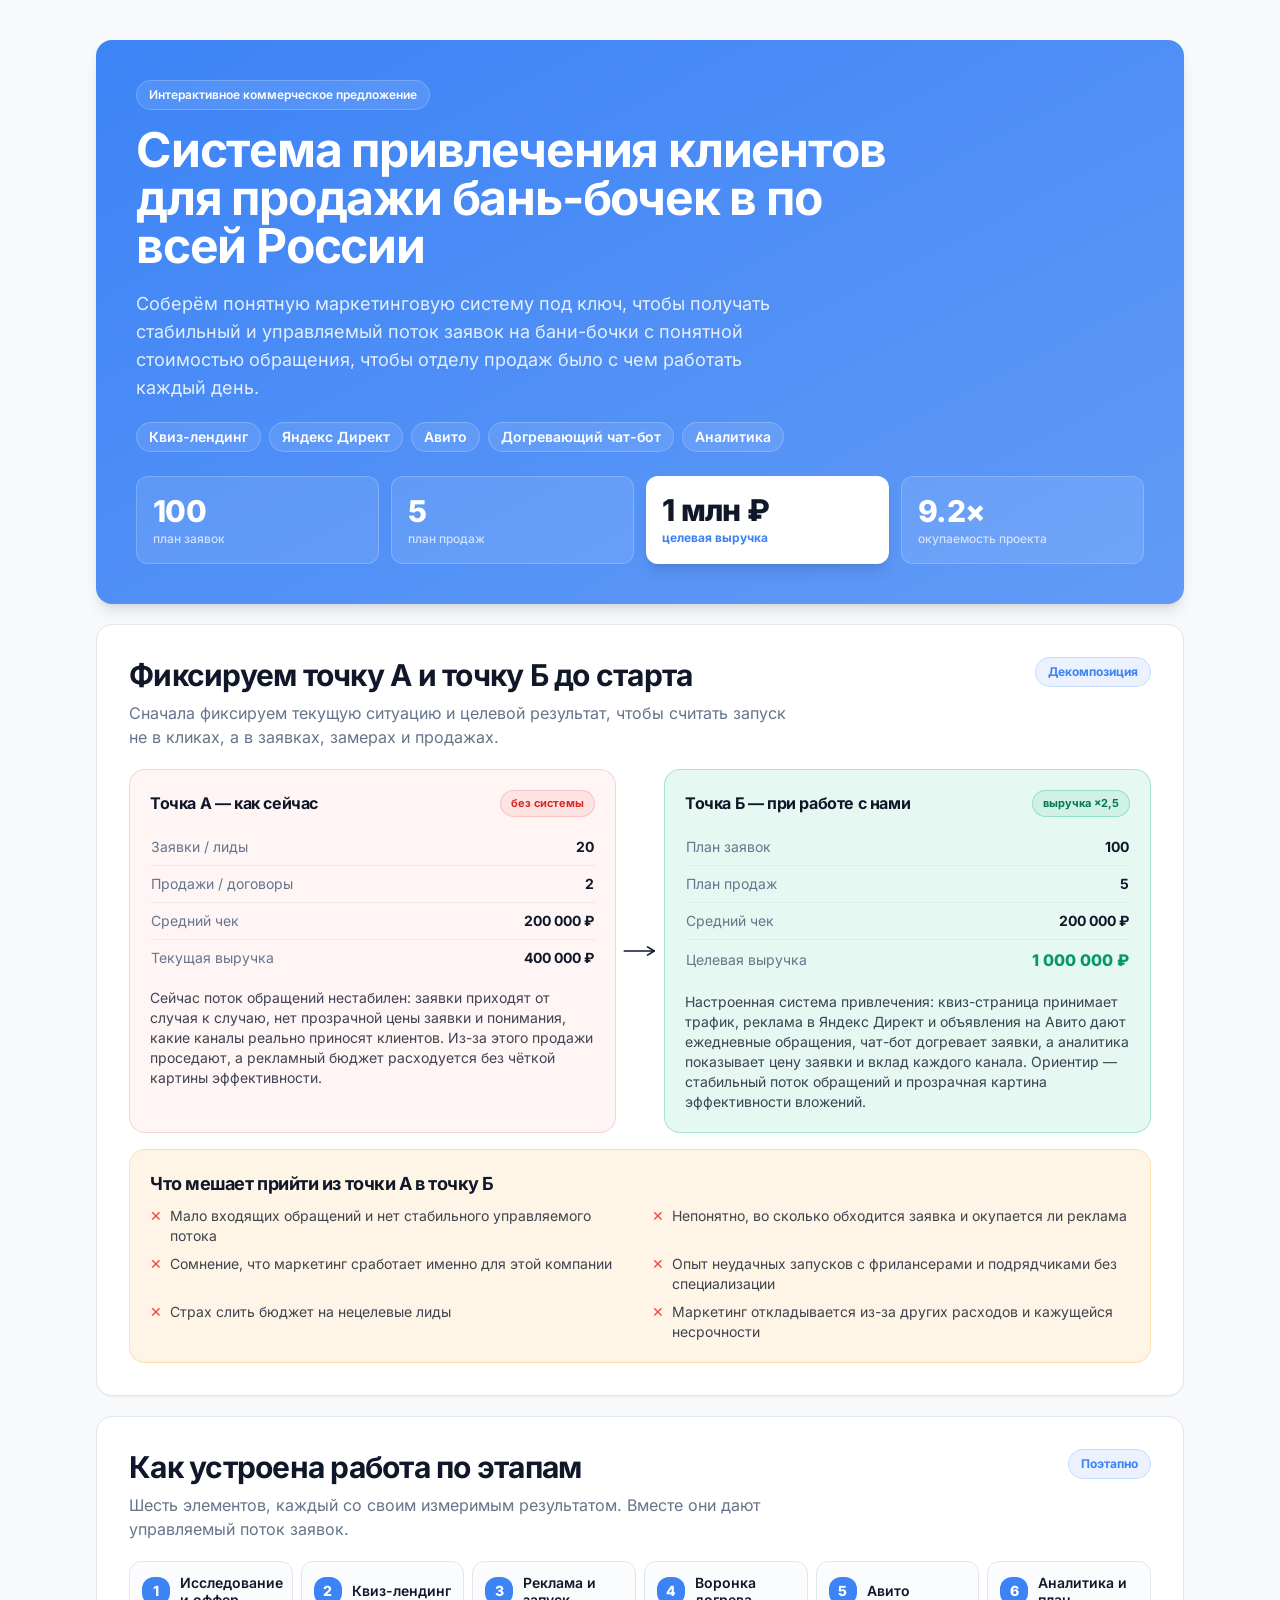
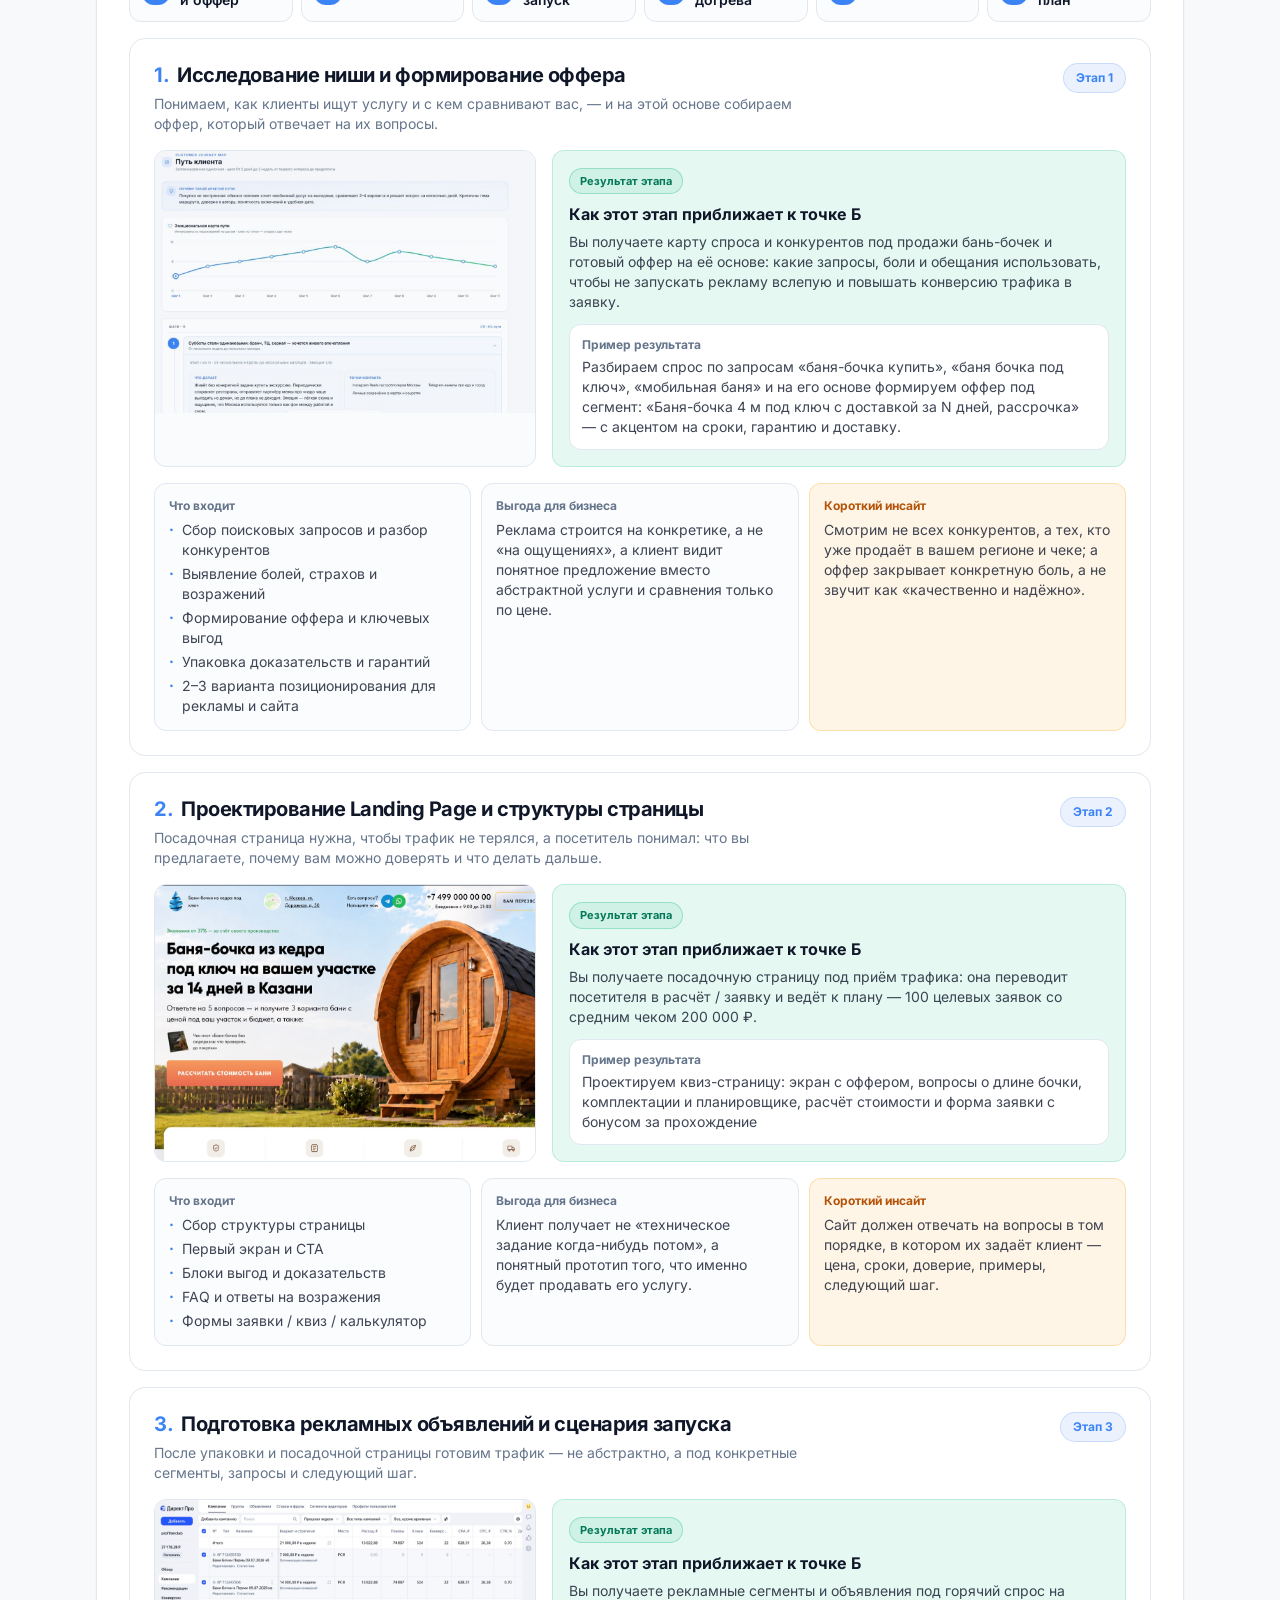
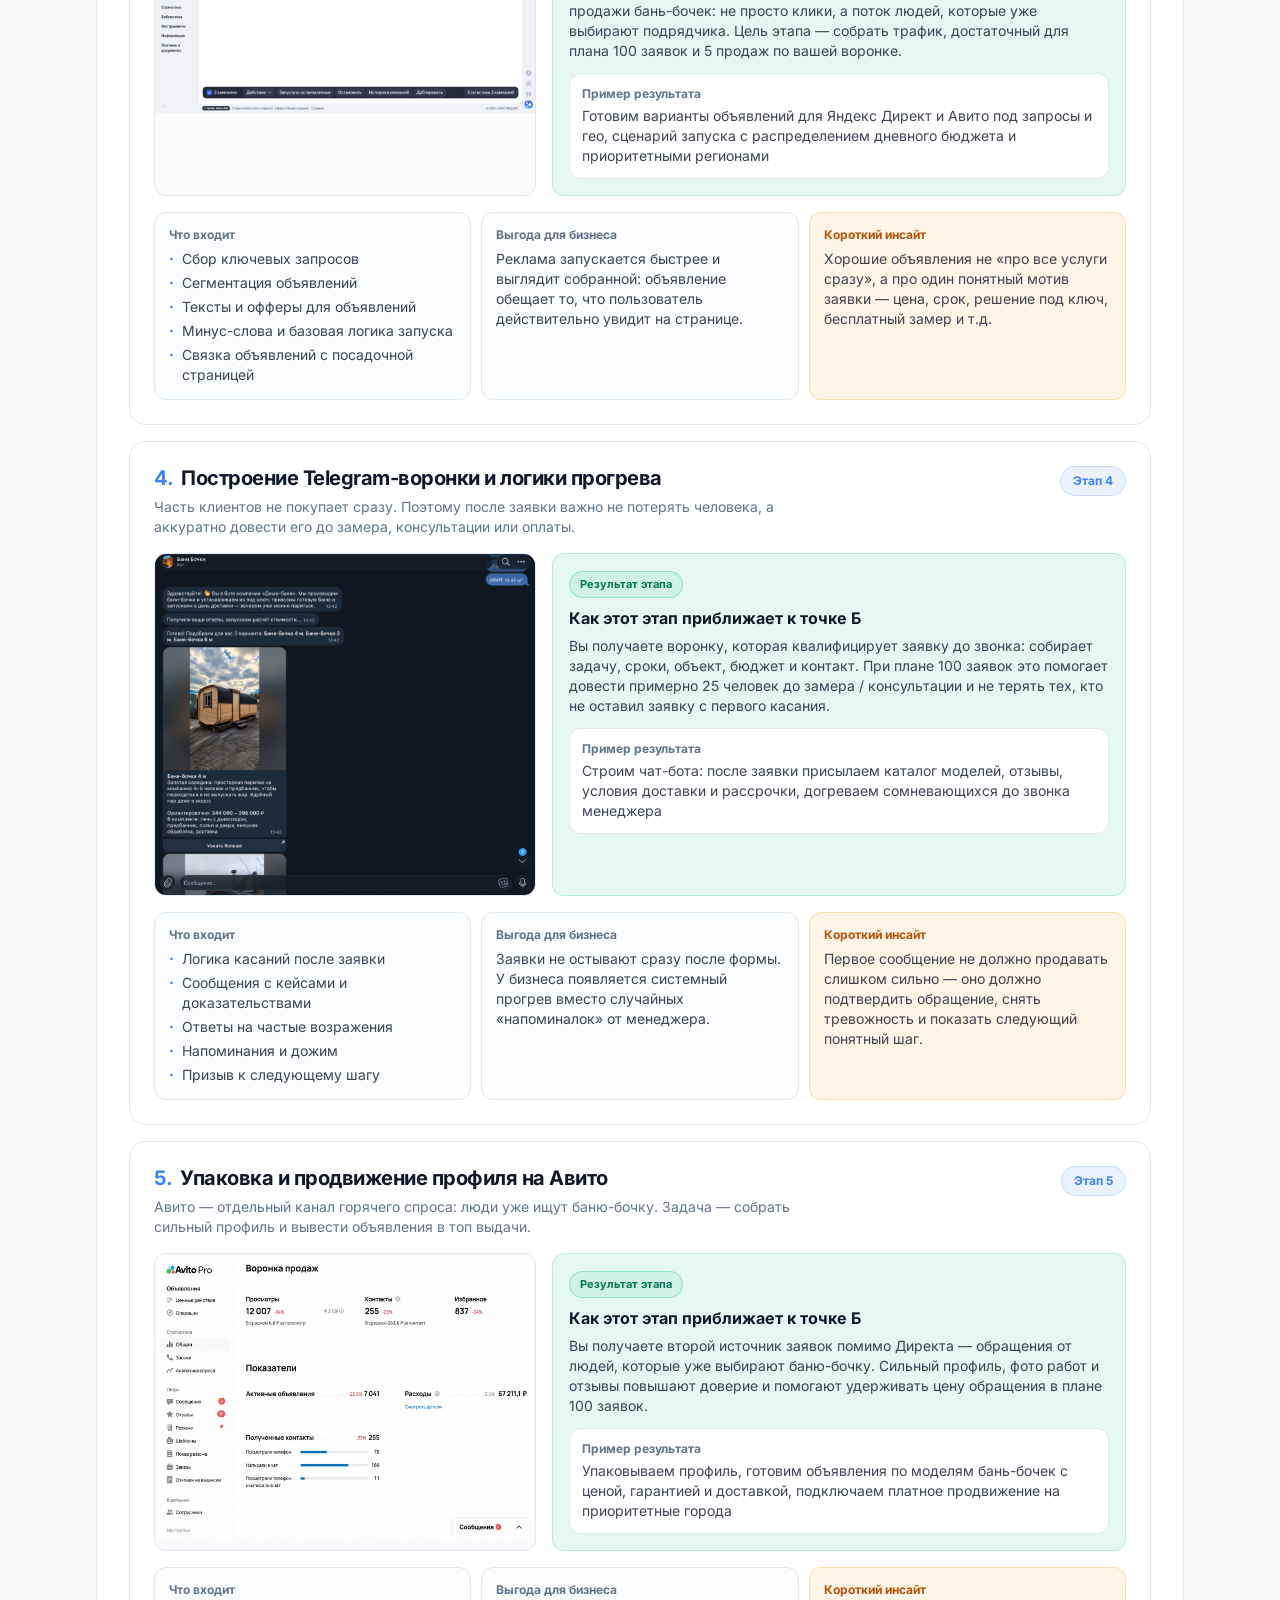
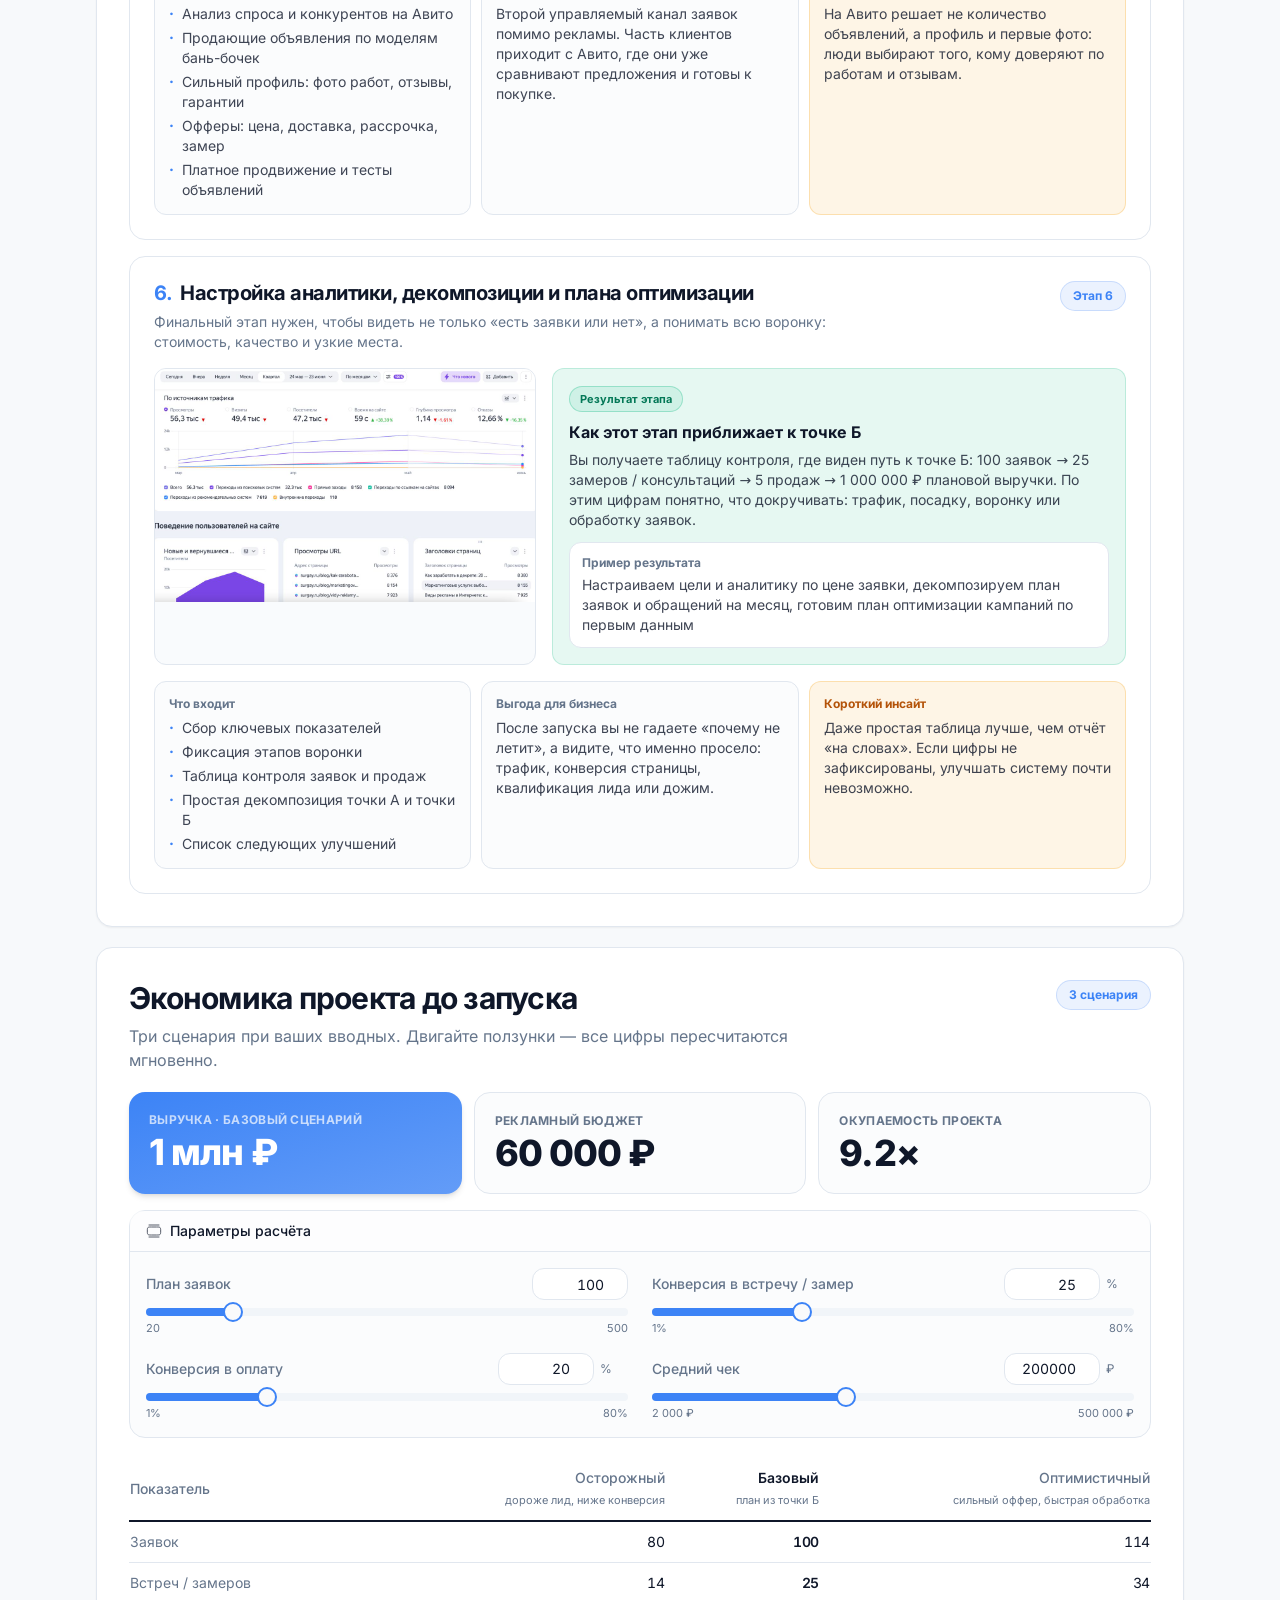
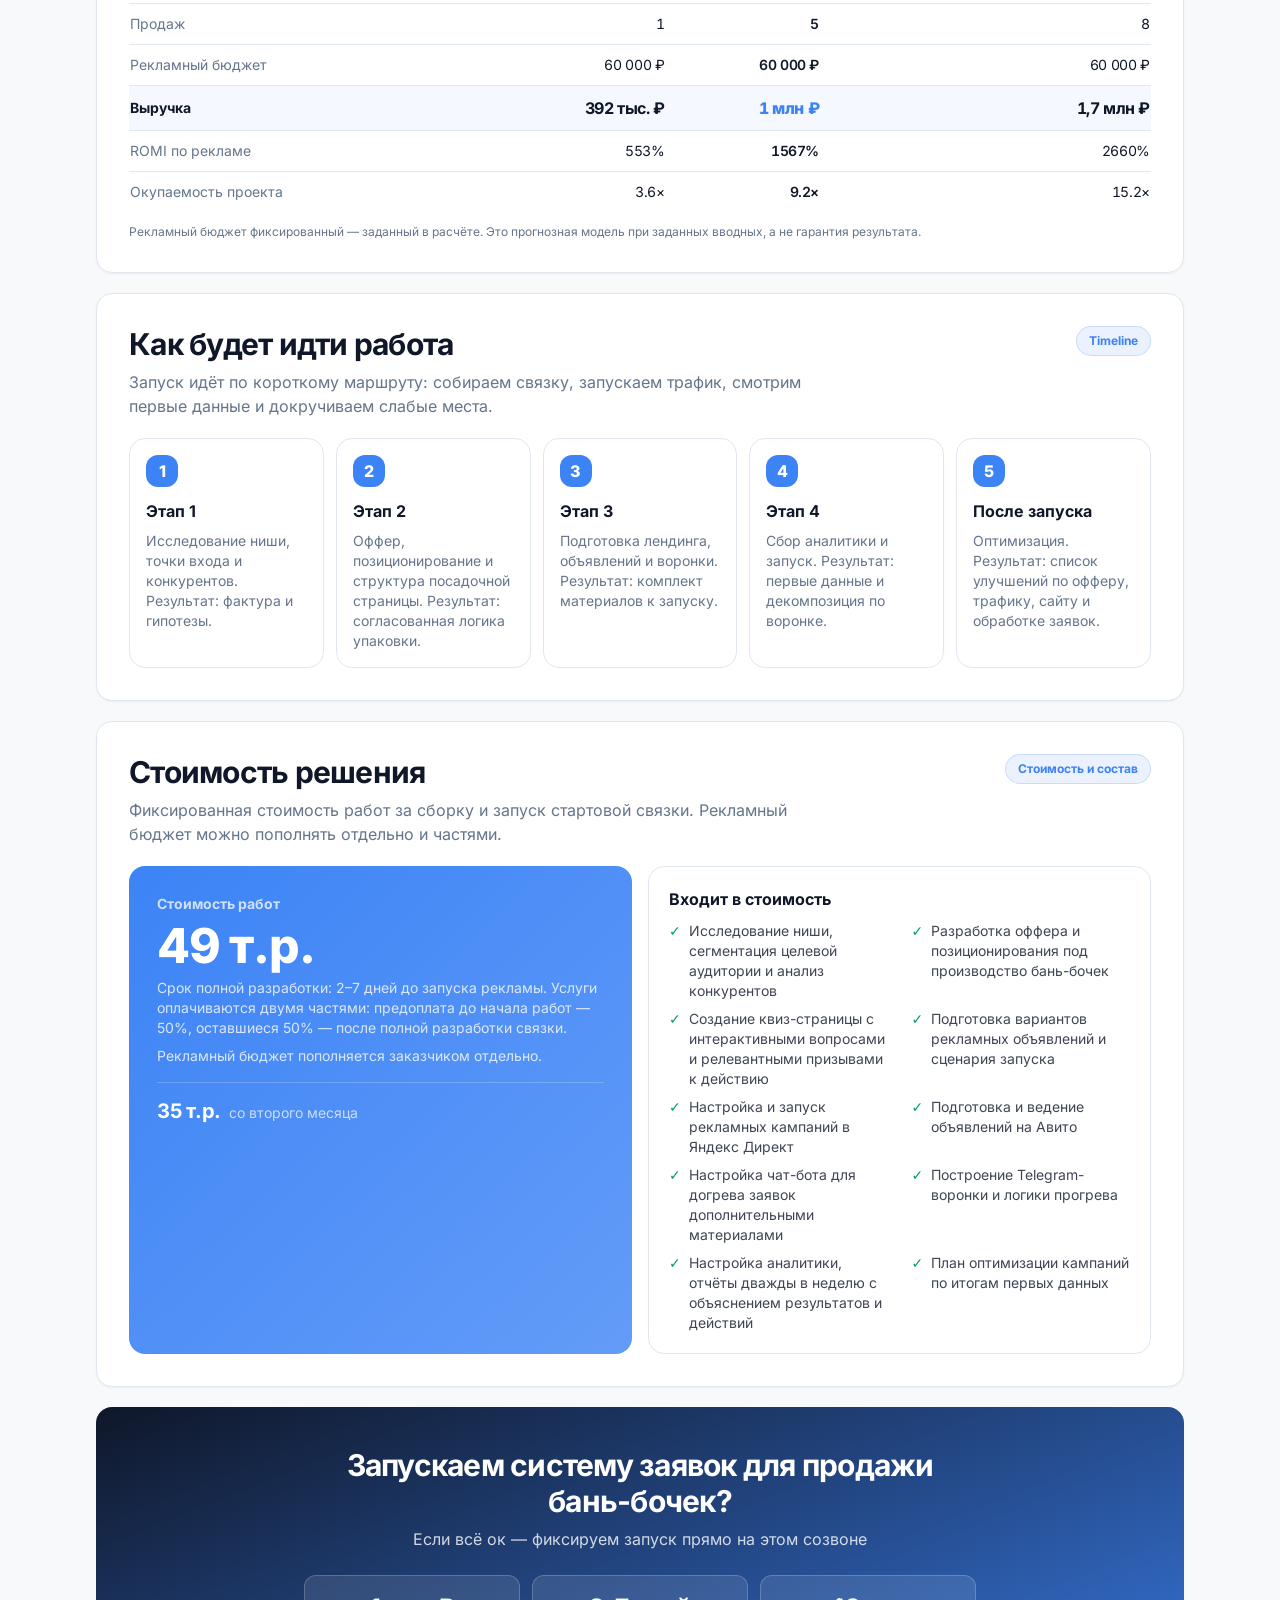
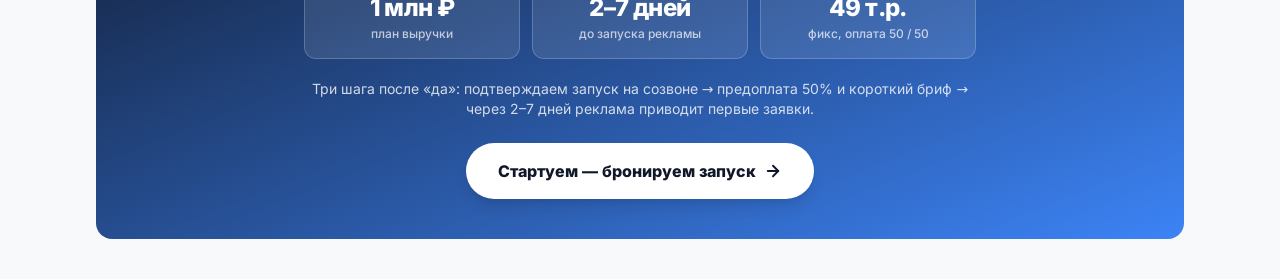
==== commit 2ce9d04c: "Этап 5 «Авито»: реальный скриншот Avito Pro вместо плейсхолдера (JPG 175 КБ) Co-Authored-By: Claude " ====
--- a/kp.html
+++ b/kp.html
@@ -14,7 +14,7 @@
 <link rel="stylesheet" href="assets/style.css">
 </head>
 <body>
-<div id="root"><script>!function(){try{var d=document.documentElement,c=d.classList;c.remove('light','dark');var e=localStorage.getItem('surgaygpt-theme');if(e){c.add(e|| '')}else{c.add('light');}if(e==='light'||e==='dark'||!e)d.style.colorScheme=e||'light'}catch(t){}}();</script><div role="region" aria-label="Notifications (F8)" tabindex="-1" style="pointer-events: none;"><ol tabindex="-1" class="fixed top-0 z-[100] flex max-h-screen w-full flex-col-reverse p-4 sm:bottom-0 sm:right-0 sm:top-auto sm:flex-col md:max-w-[420px]"></ol></div><section aria-label="Notifications alt+T" tabindex="-1" aria-live="polite" aria-relevant="additions text" aria-atomic="false"></section><div class="min-h-screen bg-background"><div class="w-full bg-muted/20"><div class="mx-auto max-w-6xl space-y-5 px-4 py-6 sm:px-6 lg:px-8 lg:py-10"><section class="relative overflow-hidden rounded-2xl bg-gradient-to-br from-primary to-primary/80 p-8 text-primary-foreground shadow-lg sm:p-10"><div class="mb-4 inline-flex items-center gap-2 rounded-full border border-primary-foreground/20 bg-primary-foreground/10 px-3 py-1.5 text-xs font-semibold">Интерактивное коммерческое предложение</div><h2 id="kp-hero-title" class="max-w-3xl text-3xl font-bold leading-[0.98] tracking-tight sm:text-5xl">Система привлечения клиентов для продажи бань-бочек в по всей России</h2><p id="kp-hero-sub" class="mt-5 max-w-2xl text-lg text-primary-foreground/85">Соберём понятную маркетинговую систему из <strong>Квиз-лендинг + Яндекс Директ + Авито + Догревающий чат-бот + Аналитика</strong>, чтобы получать стабильный и управляемый поток заявок на бани-бочки с понятной стоимостью обращения, чтобы отделу продаж было с чем работать каждый день без хаоса, догадок и лишних согласований.</p><div id="kp-hero-channels" class="mt-5 flex flex-wrap gap-2"><span class="rounded-full border border-primary-foreground/20 bg-primary-foreground/10 px-3 py-1 text-sm font-semibold">Квиз-лендинг</span><span class="rounded-full border border-primary-foreground/20 bg-primary-foreground/10 px-3 py-1 text-sm font-semibold">Яндекс Директ</span><span class="rounded-full border border-primary-foreground/20 bg-primary-foreground/10 px-3 py-1 text-sm font-semibold">Авито</span><span class="rounded-full border border-primary-foreground/20 bg-primary-foreground/10 px-3 py-1 text-sm font-semibold">Догревающий чат-бот</span><span class="rounded-full border border-primary-foreground/20 bg-primary-foreground/10 px-3 py-1 text-sm font-semibold">Аналитика</span></div><div class="mt-6 grid grid-cols-2 gap-3 sm:grid-cols-4"><div class="rounded-xl border border-primary-foreground/20 bg-primary-foreground/10 p-4"><div id="kp-hero-leads" class="text-2xl font-black tracking-tight sm:text-3xl">100</div><div class="mt-0.5 text-xs font-medium text-primary-foreground/70">план заявок</div></div><div class="rounded-xl border border-primary-foreground/20 bg-primary-foreground/10 p-4"><div id="kp-hero-sales" class="text-2xl font-black tracking-tight sm:text-3xl">5</div><div class="mt-0.5 text-xs font-medium text-primary-foreground/70">план продаж</div></div><div class="rounded-xl bg-card p-4 shadow-lg"><div id="kp-hero-rev" class="text-2xl font-black tracking-tight text-foreground sm:text-3xl">1 млн ₽</div><div class="mt-0.5 text-xs font-bold text-primary">целевая выручка</div></div><div class="rounded-xl border border-primary-foreground/20 bg-primary-foreground/10 p-4"><div id="kp-hero-pay" class="text-2xl font-black tracking-tight sm:text-3xl">9.2×</div><div class="mt-0.5 text-xs font-medium text-primary-foreground/70">окупаемость проекта</div></div></div></section><section class="mt-5 rounded-2xl border border-border bg-card p-6 shadow-sm sm:p-8"><div class="mb-5 flex flex-col items-start justify-between gap-4 sm:flex-row"><div><h3 class="max-w-2xl text-2xl font-bold leading-tight tracking-tight sm:text-3xl">Фиксируем точку А и точку Б до старта</h3><p class="mt-2 max-w-2xl text-base text-muted-foreground">Сначала фиксируем текущую ситуацию и целевой результат, чтобы считать запуск не в кликах, а в заявках, замерах и продажах.</p></div><span class="inline-flex whitespace-nowrap rounded-full border border-primary/20 bg-primary/10 px-3 py-1.5 text-xs font-bold text-primary">Декомпозиция</span></div><div class="relative grid grid-cols-1 gap-4 lg:grid-cols-2 lg:gap-12"><div class="absolute left-1/2 top-1/2 hidden lg:block" style="transform:translate(-50%,-50%);z-index:2"><svg width="36" height="18" viewBox="0 0 48 24" fill="none" stroke="hsl(var(--foreground))" stroke-width="2.1" stroke-linecap="round" stroke-linejoin="round"><path d="M3 12H43"></path><path d="M43 12 L 34 6.5 M43 12 L 34 17.5"></path></svg></div><div class="rounded-2xl border border-red-500/20 bg-red-500/5 p-5"><div class="mb-3 flex items-center justify-between gap-2"><h4 class="text-base font-bold tracking-tight">Точка А — как сейчас</h4><span class="inline-flex whitespace-nowrap rounded-full border border-red-500/20 bg-red-500/10 px-2.5 py-1 text-[11px] font-bold text-red-600">без системы</span></div><table class="w-full border-collapse text-sm"><tbody><tr class="border-t border-border/70 first:border-t-0"><th class="py-2 text-left font-normal text-muted-foreground">Заявки / лиды</th><td class="py-2 text-right"><strong id="kp-a-leads" class="text-foreground">20</strong></td></tr><tr class="border-t border-border/70 first:border-t-0"><th class="py-2 text-left font-normal text-muted-foreground">Продажи / договоры</th><td class="py-2 text-right"><strong id="kp-a-sales" class="text-foreground">2</strong></td></tr><tr class="border-t border-border/70 first:border-t-0"><th class="py-2 text-left font-normal text-muted-foreground">Средний чек</th><td class="py-2 text-right"><strong id="kp-a-check" class="text-foreground">180&nbsp;000 ₽</strong></td></tr><tr class="border-t border-border/70 first:border-t-0"><th class="py-2 text-left font-normal text-muted-foreground">Текущая выручка</th><td class="py-2 text-right"><strong id="kp-a-rev" class="text-foreground">360&nbsp;000 ₽</strong></td></tr></tbody></table><p id="kp-a-text" class="mt-3 whitespace-pre-line text-sm text-foreground/80">Сейчас поток обращений нестабилен: заявки приходят от случая к случаю, нет прозрачной цены заявки и понимания, какие каналы реально приносят клиентов. Из-за этого продажи проседают, а рекламный бюджет расходуется без чёткой картины эффективности.</p></div><div class="rounded-2xl border border-emerald-500/30 bg-emerald-500/10 p-5"><div class="mb-3 flex items-center justify-between gap-2"><h4 class="text-base font-bold tracking-tight">Точка Б — при работе с нами</h4><span id="kp-b-growth" class="inline-flex whitespace-nowrap rounded-full border border-emerald-500/30 bg-emerald-500/10 px-2.5 py-1 text-[11px] font-bold text-emerald-700 dark:text-emerald-300">выручка ×2,5</span></div><table class="w-full border-collapse text-sm"><tbody><tr class="border-t border-border/70 first:border-t-0"><th class="py-2 text-left font-normal text-muted-foreground">План заявок</th><td class="py-2 text-right"><strong id="kp-b-leads" class="text-foreground">164</strong></td></tr><tr class="border-t border-border/70 first:border-t-0"><th class="py-2 text-left font-normal text-muted-foreground">План продаж</th><td class="py-2 text-right"><strong id="kp-b-sales" class="text-foreground">11</strong></td></tr><tr class="border-t border-border/70 first:border-t-0"><th class="py-2 text-left font-normal text-muted-foreground">Средний чек</th><td class="py-2 text-right"><strong id="kp-b-check" class="text-foreground">180&nbsp;000 ₽</strong></td></tr><tr class="border-t border-border/70 first:border-t-0"><th class="py-2 text-left font-normal text-muted-foreground">Целевая выручка</th><td class="py-2 text-right"><strong id="kp-b-rev" class="text-base font-extrabold text-emerald-600">1&nbsp;400&nbsp;000 ₽</strong></td></tr></tbody></table><p id="kp-b-text" class="mt-3 whitespace-pre-line text-sm text-foreground/80">Настроенная система привлечения: квиз-страница принимает трафик, реклама в Яндекс Директ и объявления на Авито дают ежедневные обращения, чат-бот догревает заявки, а аналитика показывает цену заявки и вклад каждого канала. Ориентир — стабильный поток обращений и прозрачная картина эффективности вложений.</p></div></div><div class="mt-4 rounded-2xl border border-amber-500/25 bg-amber-500/10 p-5"><h4 class="mb-2 text-lg font-bold tracking-tight">Что мешает прийти из точки А в точку Б</h4><ul id="kp-pains" class="grid grid-cols-1 gap-x-6 gap-y-2 text-sm text-foreground/80 sm:grid-cols-2"><li class="flex gap-2"><span class="font-extrabold text-red-500">✕</span>Мало входящих обращений и нет стабильного управляемого потока</li><li class="flex gap-2"><span class="font-extrabold text-red-500">✕</span>Непонятно, во сколько обходится заявка и окупается ли реклама</li><li class="flex gap-2"><span class="font-extrabold text-red-500">✕</span>Сомнение, что маркетинг сработает именно для этой компании</li><li class="flex gap-2"><span class="font-extrabold text-red-500">✕</span>Опыт неудачных запусков с фрилансерами и подрядчиками без специализации</li><li class="flex gap-2"><span class="font-extrabold text-red-500">✕</span>Страх слить бюджет на нецелевые лиды</li><li class="flex gap-2"><span class="font-extrabold text-red-500">✕</span>Маркетинг откладывается из-за других расходов и кажущейся несрочности</li></ul></div></section><section class="mt-5 rounded-2xl border border-border bg-card p-6 shadow-sm sm:p-8"><div class="mb-5 flex flex-col items-start justify-between gap-4 sm:flex-row"><div><h3 class="max-w-2xl text-2xl font-bold leading-tight tracking-tight sm:text-3xl">Как устроена работа по этапам</h3><p class="mt-2 max-w-2xl text-base text-muted-foreground">Шесть элементов, каждый со своим измеримым результатом. Вместе они дают управляемый поток заявок.</p></div><span class="inline-flex whitespace-nowrap rounded-full border border-primary/20 bg-primary/10 px-3 py-1.5 text-xs font-bold text-primary">Поэтапно</span></div><div class="mb-4 grid grid-cols-2 gap-2 md:grid-cols-3 lg:grid-cols-6"><div class="flex items-center gap-2.5 rounded-xl border border-border bg-secondary/30 p-3"><span class="grid h-7 w-7 shrink-0 place-items-center rounded-lg bg-primary text-sm font-extrabold text-primary-foreground">1</span><span class="text-sm font-semibold leading-tight">Исследование и оффер</span></div><div class="flex items-center gap-2.5 rounded-xl border border-border bg-secondary/30 p-3"><span class="grid h-7 w-7 shrink-0 place-items-center rounded-lg bg-primary text-sm font-extrabold text-primary-foreground">2</span><span class="text-sm font-semibold leading-tight">Квиз-лендинг</span></div><div class="flex items-center gap-2.5 rounded-xl border border-border bg-secondary/30 p-3"><span class="grid h-7 w-7 shrink-0 place-items-center rounded-lg bg-primary text-sm font-extrabold text-primary-foreground">3</span><span class="text-sm font-semibold leading-tight">Реклама и запуск</span></div><div class="flex items-center gap-2.5 rounded-xl border border-border bg-secondary/30 p-3"><span class="grid h-7 w-7 shrink-0 place-items-center rounded-lg bg-primary text-sm font-extrabold text-primary-foreground">4</span><span class="text-sm font-semibold leading-tight">Воронка догрева</span></div><div class="flex items-center gap-2.5 rounded-xl border border-border bg-secondary/30 p-3"><span class="grid h-7 w-7 shrink-0 place-items-center rounded-lg bg-primary text-sm font-extrabold text-primary-foreground">5</span><span class="text-sm font-semibold leading-tight">Авито</span></div><div class="flex items-center gap-2.5 rounded-xl border border-border bg-secondary/30 p-3"><span class="grid h-7 w-7 shrink-0 place-items-center rounded-lg bg-primary text-sm font-extrabold text-primary-foreground">6</span><span class="text-sm font-semibold leading-tight">Аналитика и план</span></div></div><div class="space-y-4"><div class="rounded-2xl border border-border bg-card p-5 sm:p-6"><div class="mb-4 flex flex-col items-start justify-between gap-3 sm:flex-row"><div><h4 class="flex items-baseline gap-2 text-xl font-bold leading-tight tracking-tight"><span class="text-primary">1.</span>Исследование ниши и формирование оффера</h4><p class="mt-1.5 max-w-2xl text-sm text-muted-foreground">Понимаем, как клиенты ищут услугу и с кем сравнивают вас, — и на этой основе собираем оффер, который отвечает на их вопросы.</p></div><span class="inline-flex whitespace-nowrap rounded-full border border-primary/20 bg-primary/10 px-3 py-1.5 text-xs font-bold text-primary">Этап 1</span></div><div class="grid grid-cols-1 gap-4 lg:grid-cols-[minmax(0,2fr)_minmax(0,3fr)]"><div class="overflow-hidden rounded-xl border border-border bg-secondary/40"><img src="assets/img/analysis.jpg" alt="Результат этапа: Исследование ниши и формирование оффера" class="h-auto w-full"></div><div class="rounded-xl border border-emerald-500/20 bg-emerald-500/10 p-4"><span class="inline-flex rounded-full border border-emerald-500/30 bg-emerald-500/10 px-2.5 py-1 text-[11px] font-bold text-emerald-700 dark:text-emerald-300">Результат этапа</span><h5 class="mt-2 text-base font-bold">Как этот этап приближает к точке Б</h5><p class="mt-1.5 text-sm text-foreground/80">Вы получаете карту спроса и конкурентов под продажи бань-бочек и готовый оффер на её основе: какие запросы, боли и обещания использовать, чтобы не запускать рекламу вслепую и повышать конверсию трафика в заявку.</p><div class="mt-3 rounded-lg border border-border bg-card p-3 text-sm"><strong class="mb-1 block text-xs text-muted-foreground">Пример результата</strong><p class="text-foreground/80">Разбираем спрос по запросам «баня-бочка купить», «баня бочка под ключ», «мобильная баня» и на его основе формируем оффер под сегмент: «Баня-бочка 4 м под ключ с доставкой за N дней, рассрочка» — с акцентом на сроки, гарантию и доставку.</p></div></div></div><div class="mt-4 grid grid-cols-1 gap-2.5 sm:grid-cols-3"><div class="rounded-xl border border-border bg-secondary/30 p-3.5 text-sm"><strong class="mb-1.5 block text-xs text-muted-foreground">Что входит</strong><ul class="space-y-1 text-foreground/80"><li class="flex gap-2"><span class="font-extrabold text-primary">·</span>Сбор поисковых запросов и разбор конкурентов</li><li class="flex gap-2"><span class="font-extrabold text-primary">·</span>Выявление болей, страхов и возражений</li><li class="flex gap-2"><span class="font-extrabold text-primary">·</span>Формирование оффера и ключевых выгод</li><li class="flex gap-2"><span class="font-extrabold text-primary">·</span>Упаковка доказательств и гарантий</li><li class="flex gap-2"><span class="font-extrabold text-primary">·</span>2–3 варианта позиционирования для рекламы и сайта</li></ul></div><div class="rounded-xl border border-border bg-secondary/30 p-3.5 text-sm"><strong class="mb-1.5 block text-xs text-muted-foreground">Выгода для бизнеса</strong><p class="text-foreground/80">Реклама строится на конкретике, а не «на ощущениях», а клиент видит понятное предложение вместо абстрактной услуги и сравнения только по цене.</p></div><div class="rounded-xl border border-amber-500/25 bg-amber-500/10 p-3.5 text-sm"><strong class="mb-1.5 block text-xs text-amber-700 dark:text-amber-400">Короткий инсайт</strong><p class="text-foreground/80">Смотрим не всех конкурентов, а тех, кто уже продаёт в вашем регионе и чеке; а оффер закрывает конкретную боль, а не звучит как «качественно и надёжно».</p></div></div></div><div class="rounded-2xl border border-border bg-card p-5 sm:p-6"><div class="mb-4 flex flex-col items-start justify-between gap-3 sm:flex-row"><div><h4 class="flex items-baseline gap-2 text-xl font-bold leading-tight tracking-tight"><span class="text-primary">2.</span>Проектирование Landing Page и структуры страницы</h4><p class="mt-1.5 max-w-2xl text-sm text-muted-foreground">Посадочная страница нужна, чтобы трафик не терялся, а посетитель понимал: что вы предлагаете, почему вам можно доверять и что делать дальше.</p></div><span class="inline-flex whitespace-nowrap rounded-full border border-primary/20 bg-primary/10 px-3 py-1.5 text-xs font-bold text-primary">Этап 2</span></div><div class="grid grid-cols-1 gap-4 lg:grid-cols-[minmax(0,2fr)_minmax(0,3fr)]"><div class="overflow-hidden rounded-xl border border-border bg-secondary/40"><img src="assets/img/2.jpg" alt="Результат этапа: Проектирование Landing Page и структуры страницы" class="h-full w-full object-cover" style="object-position:-36px 50%"></div><div class="rounded-xl border border-emerald-500/20 bg-emerald-500/10 p-4"><span class="inline-flex rounded-full border border-emerald-500/30 bg-emerald-500/10 px-2.5 py-1 text-[11px] font-bold text-emerald-700 dark:text-emerald-300">Результат этапа</span><h5 class="mt-2 text-base font-bold">Как этот этап приближает к точке Б</h5><p class="mt-1.5 text-sm text-foreground/80">Вы получаете посадочную страницу под приём трафика: она переводит посетителя в расчёт / заявку и ведёт к плану — <span data-kp="leads">164</span> целевых заявок со средним чеком <span data-kp="check">180&nbsp;000 ₽</span>.</p><div class="mt-3 rounded-lg border border-border bg-card p-3 text-sm"><strong class="mb-1 block text-xs text-muted-foreground">Пример результата</strong><p class="text-foreground/80">Проектируем квиз-страницу: экран с оффером, вопросы о длине бочки, комплектации и планировщике, расчёт стоимости и форма заявки с бонусом за прохождение</p></div></div></div><div class="mt-4 grid grid-cols-1 gap-2.5 sm:grid-cols-3"><div class="rounded-xl border border-border bg-secondary/30 p-3.5 text-sm"><strong class="mb-1.5 block text-xs text-muted-foreground">Что входит</strong><ul class="space-y-1 text-foreground/80"><li class="flex gap-2"><span class="font-extrabold text-primary">·</span>Сбор структуры страницы</li><li class="flex gap-2"><span class="font-extrabold text-primary">·</span>Первый экран и CTA</li><li class="flex gap-2"><span class="font-extrabold text-primary">·</span>Блоки выгод и доказательств</li><li class="flex gap-2"><span class="font-extrabold text-primary">·</span>FAQ и ответы на возражения</li><li class="flex gap-2"><span class="font-extrabold text-primary">·</span>Формы заявки / квиз / калькулятор</li></ul></div><div class="rounded-xl border border-border bg-secondary/30 p-3.5 text-sm"><strong class="mb-1.5 block text-xs text-muted-foreground">Выгода для бизнеса</strong><p class="text-foreground/80">Клиент получает не «техническое задание когда-нибудь потом», а понятный прототип того, что именно будет продавать его услугу.</p></div><div class="rounded-xl border border-amber-500/25 bg-amber-500/10 p-3.5 text-sm"><strong class="mb-1.5 block text-xs text-amber-700 dark:text-amber-400">Короткий инсайт</strong><p class="text-foreground/80">Сайт должен отвечать на вопросы в том порядке, в котором их задаёт клиент — цена, сроки, доверие, примеры, следующий шаг.</p></div></div></div><div class="rounded-2xl border border-border bg-card p-5 sm:p-6"><div class="mb-4 flex flex-col items-start justify-between gap-3 sm:flex-row"><div><h4 class="flex items-baseline gap-2 text-xl font-bold leading-tight tracking-tight"><span class="text-primary">3.</span>Подготовка рекламных объявлений и сценария запуска</h4><p class="mt-1.5 max-w-2xl text-sm text-muted-foreground">После упаковки и посадочной страницы готовим трафик — не абстрактно, а под конкретные сегменты, запросы и следующий шаг.</p></div><span class="inline-flex whitespace-nowrap rounded-full border border-primary/20 bg-primary/10 px-3 py-1.5 text-xs font-bold text-primary">Этап 3</span></div><div class="grid grid-cols-1 gap-4 lg:grid-cols-[minmax(0,2fr)_minmax(0,3fr)]"><div class="overflow-hidden rounded-xl border border-border bg-secondary/40"><img src="assets/img/3.jpg" alt="Результат этапа: Подготовка рекламных объявлений и сценария запуска" class="h-auto w-full"></div><div class="rounded-xl border border-emerald-500/20 bg-emerald-500/10 p-4"><span class="inline-flex rounded-full border border-emerald-500/30 bg-emerald-500/10 px-2.5 py-1 text-[11px] font-bold text-emerald-700 dark:text-emerald-300">Результат этапа</span><h5 class="mt-2 text-base font-bold">Как этот этап приближает к точке Б</h5><p class="mt-1.5 text-sm text-foreground/80">Вы получаете рекламные сегменты и объявления под горячий спрос на продажи бань-бочек: не просто клики, а поток людей, которые уже выбирают подрядчика. Цель этапа — собрать трафик, достаточный для плана <span data-kp="leads">164</span> заявок и <span data-kp="sales">11</span> продаж по вашей воронке.</p><div class="mt-3 rounded-lg border border-border bg-card p-3 text-sm"><strong class="mb-1 block text-xs text-muted-foreground">Пример результата</strong><p class="text-foreground/80">Готовим варианты объявлений для Яндекс Директ и Авито под запросы и гео, сценарий запуска с распределением дневного бюджета и приоритетными регионами</p></div></div></div><div class="mt-4 grid grid-cols-1 gap-2.5 sm:grid-cols-3"><div class="rounded-xl border border-border bg-secondary/30 p-3.5 text-sm"><strong class="mb-1.5 block text-xs text-muted-foreground">Что входит</strong><ul class="space-y-1 text-foreground/80"><li class="flex gap-2"><span class="font-extrabold text-primary">·</span>Сбор ключевых запросов</li><li class="flex gap-2"><span class="font-extrabold text-primary">·</span>Сегментация объявлений</li><li class="flex gap-2"><span class="font-extrabold text-primary">·</span>Тексты и офферы для объявлений</li><li class="flex gap-2"><span class="font-extrabold text-primary">·</span>Минус-слова и базовая логика запуска</li><li class="flex gap-2"><span class="font-extrabold text-primary">·</span>Связка объявлений с посадочной страницей</li></ul></div><div class="rounded-xl border border-border bg-secondary/30 p-3.5 text-sm"><strong class="mb-1.5 block text-xs text-muted-foreground">Выгода для бизнеса</strong><p class="text-foreground/80">Реклама запускается быстрее и выглядит собранной: объявление обещает то, что пользователь действительно увидит на странице.</p></div><div class="rounded-xl border border-amber-500/25 bg-amber-500/10 p-3.5 text-sm"><strong class="mb-1.5 block text-xs text-amber-700 dark:text-amber-400">Короткий инсайт</strong><p class="text-foreground/80">Хорошие объявления не «про все услуги сразу», а про один понятный мотив заявки — цена, срок, решение под ключ, бесплатный замер и т.д.</p></div></div></div><div class="rounded-2xl border border-border bg-card p-5 sm:p-6"><div class="mb-4 flex flex-col items-start justify-between gap-3 sm:flex-row"><div><h4 class="flex items-baseline gap-2 text-xl font-bold leading-tight tracking-tight"><span class="text-primary">4.</span>Построение Telegram-воронки и логики прогрева</h4><p class="mt-1.5 max-w-2xl text-sm text-muted-foreground">Часть клиентов не покупает сразу. Поэтому после заявки важно не потерять человека, а аккуратно довести его до замера, консультации или оплаты.</p></div><span class="inline-flex whitespace-nowrap rounded-full border border-primary/20 bg-primary/10 px-3 py-1.5 text-xs font-bold text-primary">Этап 4</span></div><div class="grid grid-cols-1 gap-4 lg:grid-cols-[minmax(0,2fr)_minmax(0,3fr)]"><div class="overflow-hidden rounded-xl border border-border bg-secondary/40"><img src="assets/img/4.jpg" alt="Результат этапа: Построение Telegram-воронки и логики прогрева" class="h-auto w-full"></div><div class="rounded-xl border border-emerald-500/20 bg-emerald-500/10 p-4"><span class="inline-flex rounded-full border border-emerald-500/30 bg-emerald-500/10 px-2.5 py-1 text-[11px] font-bold text-emerald-700 dark:text-emerald-300">Результат этапа</span><h5 class="mt-2 text-base font-bold">Как этот этап приближает к точке Б</h5><p class="mt-1.5 text-sm text-foreground/80">Вы получаете воронку, которая квалифицирует заявку до звонка: собирает задачу, сроки, объект, бюджет и контакт. При плане <span data-kp="leads">164</span> заявок это помогает довести примерно <span data-kp="meetings">57</span> человек до замера / консультации и не терять тех, кто не оставил заявку с первого касания.</p><div class="mt-3 rounded-lg border border-border bg-card p-3 text-sm"><strong class="mb-1 block text-xs text-muted-foreground">Пример результата</strong><p class="text-foreground/80">Строим чат-бота: после заявки присылаем каталог моделей, отзывы, условия доставки и рассрочки, догреваем сомневающихся до звонка менеджера</p></div></div></div><div class="mt-4 grid grid-cols-1 gap-2.5 sm:grid-cols-3"><div class="rounded-xl border border-border bg-secondary/30 p-3.5 text-sm"><strong class="mb-1.5 block text-xs text-muted-foreground">Что входит</strong><ul class="space-y-1 text-foreground/80"><li class="flex gap-2"><span class="font-extrabold text-primary">·</span>Логика касаний после заявки</li><li class="flex gap-2"><span class="font-extrabold text-primary">·</span>Сообщения с кейсами и доказательствами</li><li class="flex gap-2"><span class="font-extrabold text-primary">·</span>Ответы на частые возражения</li><li class="flex gap-2"><span class="font-extrabold text-primary">·</span>Напоминания и дожим</li><li class="flex gap-2"><span class="font-extrabold text-primary">·</span>Призыв к следующему шагу</li></ul></div><div class="rounded-xl border border-border bg-secondary/30 p-3.5 text-sm"><strong class="mb-1.5 block text-xs text-muted-foreground">Выгода для бизнеса</strong><p class="text-foreground/80">Заявки не остывают сразу после формы. У бизнеса появляется системный прогрев вместо случайных «напоминалок» от менеджера.</p></div><div class="rounded-xl border border-amber-500/25 bg-amber-500/10 p-3.5 text-sm"><strong class="mb-1.5 block text-xs text-amber-700 dark:text-amber-400">Короткий инсайт</strong><p class="text-foreground/80">Первое сообщение не должно продавать слишком сильно — оно должно подтвердить обращение, снять тревожность и показать следующий понятный шаг.</p></div></div></div><div class="rounded-2xl border border-border bg-card p-5 sm:p-6"><div class="mb-4 flex flex-col items-start justify-between gap-3 sm:flex-row"><div><h4 class="flex items-baseline gap-2 text-xl font-bold leading-tight tracking-tight"><span class="text-primary">5.</span>Упаковка и продвижение профиля на Авито</h4><p class="mt-1.5 max-w-2xl text-sm text-muted-foreground">Авито — отдельный канал горячего спроса: люди уже ищут баню-бочку. Задача — собрать сильный профиль и вывести объявления в топ выдачи.</p></div><span class="inline-flex whitespace-nowrap rounded-full border border-primary/20 bg-primary/10 px-3 py-1.5 text-xs font-bold text-primary">Этап 5</span></div><div class="grid grid-cols-1 gap-4 lg:grid-cols-[minmax(0,2fr)_minmax(0,3fr)]"><div class="overflow-hidden rounded-xl border border-border bg-secondary/40"><img src="assets/img/avito-placeholder.svg" alt="Результат этапа: Упаковка и продвижение профиля на Авито" class="h-auto w-full"></div><div class="rounded-xl border border-emerald-500/20 bg-emerald-500/10 p-4"><span class="inline-flex rounded-full border border-emerald-500/30 bg-emerald-500/10 px-2.5 py-1 text-[11px] font-bold text-emerald-700 dark:text-emerald-300">Результат этапа</span><h5 class="mt-2 text-base font-bold">Как этот этап приближает к точке Б</h5><p class="mt-1.5 text-sm text-foreground/80">Вы получаете второй источник заявок помимо Директа — обращения от людей, которые уже выбирают баню-бочку. Сильный профиль, фото работ и отзывы повышают доверие и помогают удерживать цену обращения в плане <span data-kp="leads">164</span> заявок.</p><div class="mt-3 rounded-lg border border-border bg-card p-3 text-sm"><strong class="mb-1 block text-xs text-muted-foreground">Пример результата</strong><p class="text-foreground/80">Упаковываем профиль, готовим объявления по моделям бань-бочек с ценой, гарантией и доставкой, подключаем платное продвижение на приоритетные города</p></div></div></div><div class="mt-4 grid grid-cols-1 gap-2.5 sm:grid-cols-3"><div class="rounded-xl border border-border bg-secondary/30 p-3.5 text-sm"><strong class="mb-1.5 block text-xs text-muted-foreground">Что входит</strong><ul class="space-y-1 text-foreground/80"><li class="flex gap-2"><span class="font-extrabold text-primary">·</span>Анализ спроса и конкурентов на Авито</li><li class="flex gap-2"><span class="font-extrabold text-primary">·</span>Продающие объявления по моделям бань-бочек</li><li class="flex gap-2"><span class="font-extrabold text-primary">·</span>Сильный профиль: фото работ, отзывы, гарантии</li><li class="flex gap-2"><span class="font-extrabold text-primary">·</span>Офферы: цена, доставка, рассрочка, замер</li><li class="flex gap-2"><span class="font-extrabold text-primary">·</span>Платное продвижение и тесты объявлений</li></ul></div><div class="rounded-xl border border-border bg-secondary/30 p-3.5 text-sm"><strong class="mb-1.5 block text-xs text-muted-foreground">Выгода для бизнеса</strong><p class="text-foreground/80">Второй управляемый канал заявок помимо рекламы. Часть клиентов приходит с Авито, где они уже сравнивают предложения и готовы к покупке.</p></div><div class="rounded-xl border border-amber-500/25 bg-amber-500/10 p-3.5 text-sm"><strong class="mb-1.5 block text-xs text-amber-700 dark:text-amber-400">Короткий инсайт</strong><p class="text-foreground/80">На Авито решает не количество объявлений, а профиль и первые фото: люди выбирают того, кому доверяют по работам и отзывам.</p></div></div></div><div class="rounded-2xl border border-border bg-card p-5 sm:p-6"><div class="mb-4 flex flex-col items-start justify-between gap-3 sm:flex-row"><div><h4 class="flex items-baseline gap-2 text-xl font-bold leading-tight tracking-tight"><span class="text-primary">6.</span>Настройка аналитики, декомпозиции и плана оптимизации</h4><p class="mt-1.5 max-w-2xl text-sm text-muted-foreground">Финальный этап нужен, чтобы видеть не только «есть заявки или нет», а понимать всю воронку: стоимость, качество и узкие места.</p></div><span class="inline-flex whitespace-nowrap rounded-full border border-primary/20 bg-primary/10 px-3 py-1.5 text-xs font-bold text-primary">Этап 6</span></div><div class="grid grid-cols-1 gap-4 lg:grid-cols-[minmax(0,2fr)_minmax(0,3fr)]"><div class="overflow-hidden rounded-xl border border-border bg-secondary/40"><img src="assets/img/analytics.jpg" alt="Результат этапа: Настройка аналитики, декомпозиции и плана оптимизации" class="h-auto w-full"></div><div class="rounded-xl border border-emerald-500/20 bg-emerald-500/10 p-4"><span class="inline-flex rounded-full border border-emerald-500/30 bg-emerald-500/10 px-2.5 py-1 text-[11px] font-bold text-emerald-700 dark:text-emerald-300">Результат этапа</span><h5 class="mt-2 text-base font-bold">Как этот этап приближает к точке Б</h5><p class="mt-1.5 text-sm text-foreground/80">Вы получаете таблицу контроля, где виден путь к точке Б: <span data-kp="leads">164</span> заявок → <span data-kp="meetings">57</span> замеров / консультаций → <span data-kp="sales">11</span> продаж → <span data-kp="revF">1&nbsp;400&nbsp;000 ₽</span> плановой выручки. По этим цифрам понятно, что докручивать: трафик, посадку, воронку или обработку заявок.</p><div class="mt-3 rounded-lg border border-border bg-card p-3 text-sm"><strong class="mb-1 block text-xs text-muted-foreground">Пример результата</strong><p class="text-foreground/80">Настраиваем цели и аналитику по цене заявки, декомпозируем план заявок и обращений на месяц, готовим план оптимизации кампаний по первым данным</p></div></div></div><div class="mt-4 grid grid-cols-1 gap-2.5 sm:grid-cols-3"><div class="rounded-xl border border-border bg-secondary/30 p-3.5 text-sm"><strong class="mb-1.5 block text-xs text-muted-foreground">Что входит</strong><ul class="space-y-1 text-foreground/80"><li class="flex gap-2"><span class="font-extrabold text-primary">·</span>Сбор ключевых показателей</li><li class="flex gap-2"><span class="font-extrabold text-primary">·</span>Фиксация этапов воронки</li><li class="flex gap-2"><span class="font-extrabold text-primary">·</span>Таблица контроля заявок и продаж</li><li class="flex gap-2"><span class="font-extrabold text-primary">·</span>Простая декомпозиция точки А и точки Б</li><li class="flex gap-2"><span class="font-extrabold text-primary">·</span>Список следующих улучшений</li></ul></div><div class="rounded-xl border border-border bg-secondary/30 p-3.5 text-sm"><strong class="mb-1.5 block text-xs text-muted-foreground">Выгода для бизнеса</strong><p class="text-foreground/80">После запуска вы не гадаете «почему не летит», а видите, что именно просело: трафик, конверсия страницы, квалификация лида или дожим.</p></div><div class="rounded-xl border border-amber-500/25 bg-amber-500/10 p-3.5 text-sm"><strong class="mb-1.5 block text-xs text-amber-700 dark:text-amber-400">Короткий инсайт</strong><p class="text-foreground/80">Даже простая таблица лучше, чем отчёт «на словах». Если цифры не зафиксированы, улучшать систему почти невозможно.</p></div></div></div></div></section><section class="mt-5 rounded-2xl border border-border bg-card p-6 shadow-sm sm:p-8"><div class="mb-5 flex flex-col items-start justify-between gap-4 sm:flex-row"><div><h3 class="max-w-2xl text-2xl font-bold leading-tight tracking-tight sm:text-3xl">Экономика проекта до запуска</h3><p class="mt-2 max-w-2xl text-base text-muted-foreground">Три сценария при ваших вводных. Двигайте ползунки — все цифры пересчитаются мгновенно.</p></div><span class="inline-flex whitespace-nowrap rounded-full border border-primary/20 bg-primary/10 px-3 py-1.5 text-xs font-bold text-primary">3 сценария</span></div><div><div class="mb-4 grid grid-cols-1 gap-3 sm:grid-cols-3"><div class="rounded-2xl bg-gradient-to-br from-primary to-primary/80 p-5 text-primary-foreground shadow-md"><div class="text-xs font-bold uppercase tracking-wide text-primary-foreground/70">Выручка · базовый сценарий</div><div id="kp-econ-rev" class="mt-1 text-4xl font-black tracking-tight">—</div></div><div class="rounded-2xl border border-border bg-secondary/30 p-5"><div class="text-xs font-bold uppercase tracking-wide text-muted-foreground">Рекламный бюджет</div><div id="kp-econ-budget" class="mt-1 text-4xl font-black tracking-tight">—</div></div><div class="rounded-2xl border border-border bg-secondary/30 p-5"><div class="text-xs font-bold uppercase tracking-wide text-muted-foreground">Окупаемость проекта</div><div id="kp-econ-pay" class="mt-1 text-4xl font-black tracking-tight">—</div></div></div><div class="rounded-2xl border border-border bg-secondary/30"><div class="flex items-center gap-2 px-4 py-2.5 text-sm font-medium border-b border-border bg-card/60 text-foreground"><svg xmlns="http://www.w3.org/2000/svg" xmlns:xlink="http://www.w3.org/1999/xlink" aria-hidden="true" role="img" class="iconify iconify--solar h-4 w-4 opacity-70" width="1em" height="1em" viewBox="0 0 24 24"><g fill="none" stroke="currentColor" stroke-width="1.5"><path d="M8 18c-2.828 0-4.243 0-5.121-.879C2 16.243 2 14.828 2 12s0-4.243.879-5.121C3.757 6 5.172 6 8 6h8c2.828 0 4.243 0 5.121.879C22 7.757 22 9.172 22 12s0 4.243-.879 5.121C20.243 18 18.828 18 16 18z"></path><path stroke-linecap="round" d="M4.5 3h15m-15 18h15"></path></g></svg>Параметры расчёта</div><div class="grid grid-cols-1 gap-x-6 gap-y-4 p-4 sm:grid-cols-2"><div><div class="mb-2 flex items-center justify-between gap-3"><span class="text-sm font-medium text-muted-foreground">План заявок</span><div class="flex items-center gap-1.5"><input type="number" min="20" max="500" step="1" class="h-8 w-24 rounded-lg border px-2 text-right text-sm tabular-nums outline-none focus-visible:ring-2 border-border bg-card text-foreground focus-visible:ring-primary/40" value="164" style=""></div></div><span dir="ltr" data-orientation="horizontal" aria-disabled="false" class="relative flex w-full touch-none select-none items-center" style="--radix-slider-thumb-transform: translateX(-50%);"><span data-orientation="horizontal" class="relative h-2 w-full grow overflow-hidden rounded-full bg-secondary"><span data-orientation="horizontal" class="absolute h-full bg-primary" style="left: 0%; right: 83.6%;"></span></span><span style="transform: var(--radix-slider-thumb-transform); position: absolute; left: calc(16.4% + 6.72px);"><span role="slider" aria-valuemin="20" aria-valuemax="500" aria-orientation="horizontal" data-orientation="horizontal" tabindex="0" class="block h-5 w-5 rounded-full border-2 border-primary bg-background ring-offset-background transition-colors focus-visible:outline-none focus-visible:ring-2 focus-visible:ring-ring focus-visible:ring-offset-2 disabled:pointer-events-none disabled:opacity-50" data-radix-collection-item="" aria-valuenow="164" style=""></span></span></span><div class="mt-1 flex justify-between text-[11px] text-muted-foreground"><span>20</span><span>500</span></div></div><div><div class="mb-2 flex items-center justify-between gap-3"><span class="text-sm font-medium text-muted-foreground">Конверсия в встречу / замер</span><div class="flex items-center gap-1.5"><input type="number" min="1" max="80" step="1" class="h-8 w-24 rounded-lg border px-2 text-right text-sm tabular-nums outline-none focus-visible:ring-2 border-border bg-card text-foreground focus-visible:ring-primary/40" value="35" style=""><span class="w-7 text-xs text-muted-foreground">%</span></div></div><span dir="ltr" data-orientation="horizontal" aria-disabled="false" class="relative flex w-full touch-none select-none items-center" style="--radix-slider-thumb-transform: translateX(-50%);"><span data-orientation="horizontal" class="relative h-2 w-full grow overflow-hidden rounded-full bg-secondary"><span data-orientation="horizontal" class="absolute h-full bg-primary" style="left: 0%; right: 56.962%;"></span></span><span style="transform: var(--radix-slider-thumb-transform); position: absolute; left: calc(43.038% + 1.39241px);"><span role="slider" aria-valuemin="1" aria-valuemax="80" aria-orientation="horizontal" data-orientation="horizontal" tabindex="0" class="block h-5 w-5 rounded-full border-2 border-primary bg-background ring-offset-background transition-colors focus-visible:outline-none focus-visible:ring-2 focus-visible:ring-ring focus-visible:ring-offset-2 disabled:pointer-events-none disabled:opacity-50" data-radix-collection-item="" aria-valuenow="35" style=""></span></span></span><div class="mt-1 flex justify-between text-[11px] text-muted-foreground"><span>1%</span><span>80%</span></div></div><div><div class="mb-2 flex items-center justify-between gap-3"><span class="text-sm font-medium text-muted-foreground">Конверсия в оплату</span><div class="flex items-center gap-1.5"><input type="number" min="1" max="80" step="1" class="h-8 w-24 rounded-lg border px-2 text-right text-sm tabular-nums outline-none focus-visible:ring-2 border-border bg-card text-foreground focus-visible:ring-primary/40" value="20" style=""><span class="w-7 text-xs text-muted-foreground">%</span></div></div><span dir="ltr" data-orientation="horizontal" aria-disabled="false" class="relative flex w-full touch-none select-none items-center" style="--radix-slider-thumb-transform: translateX(-50%);"><span data-orientation="horizontal" class="relative h-2 w-full grow overflow-hidden rounded-full bg-secondary"><span data-orientation="horizontal" class="absolute h-full bg-primary" style="left: 0%; right: 75.9494%;"></span></span><span style="transform: var(--radix-slider-thumb-transform); position: absolute; left: calc(24.0506% + 5.18987px);"><span role="slider" aria-valuemin="1" aria-valuemax="80" aria-orientation="horizontal" data-orientation="horizontal" tabindex="0" class="block h-5 w-5 rounded-full border-2 border-primary bg-background ring-offset-background transition-colors focus-visible:outline-none focus-visible:ring-2 focus-visible:ring-ring focus-visible:ring-offset-2 disabled:pointer-events-none disabled:opacity-50" data-radix-collection-item="" aria-valuenow="20" style=""></span></span></span><div class="mt-1 flex justify-between text-[11px] text-muted-foreground"><span>1%</span><span>80%</span></div></div><div><div class="mb-2 flex items-center justify-between gap-3"><span class="text-sm font-medium text-muted-foreground">Средний чек</span><div class="flex items-center gap-1.5"><input type="number" min="2000" max="500000" step="1000" class="h-8 w-24 rounded-lg border px-2 text-right text-sm tabular-nums outline-none focus-visible:ring-2 border-border bg-card text-foreground focus-visible:ring-primary/40" value="180000" style=""><span class="w-7 text-xs text-muted-foreground">₽</span></div></div><span dir="ltr" data-orientation="horizontal" aria-disabled="false" class="relative flex w-full touch-none select-none items-center" style="--radix-slider-thumb-transform: translateX(-50%);"><span data-orientation="horizontal" class="relative h-2 w-full grow overflow-hidden rounded-full bg-secondary"><span data-orientation="horizontal" class="absolute h-full bg-primary" style="left: 0%; right: 64.257%;"></span></span><span style="transform: var(--radix-slider-thumb-transform); position: absolute; left: calc(35.743% + 2.85141px);"><span role="slider" aria-valuemin="2000" aria-valuemax="500000" aria-orientation="horizontal" data-orientation="horizontal" tabindex="0" class="block h-5 w-5 rounded-full border-2 border-primary bg-background ring-offset-background transition-colors focus-visible:outline-none focus-visible:ring-2 focus-visible:ring-ring focus-visible:ring-offset-2 disabled:pointer-events-none disabled:opacity-50" data-radix-collection-item="" aria-valuenow="180000" style=""></span></span></span><div class="mt-1 flex justify-between text-[11px] text-muted-foreground"><span>2&nbsp;000 ₽</span><span>500&nbsp;000 ₽</span></div></div></div></div><div class="mt-5 overflow-x-auto"><table class="w-full min-w-[480px] border-collapse text-sm"><thead><tr class="border-b-2 border-foreground"><th class="py-2.5 pr-4 text-left font-medium text-muted-foreground">Показатель</th><th class="py-2.5 pl-4 text-right align-bottom font-medium text-muted-foreground">Осторожный<span class="mt-0.5 block text-[11px] font-normal normal-case text-muted-foreground">дороже лид, ниже конверсия</span></th><th class="py-2.5 pl-4 text-right align-bottom font-semibold text-foreground">Базовый<span class="mt-0.5 block text-[11px] font-normal normal-case text-muted-foreground">план из точки Б</span></th><th class="py-2.5 pl-4 text-right align-bottom font-medium text-muted-foreground">Оптимистичный<span class="mt-0.5 block text-[11px] font-normal normal-case text-muted-foreground">сильный оффер, быстрая обработка</span></th></tr></thead><tbody><tr class="border-b last:border-b-0 border-border"><td class="py-2.5 pr-4 text-muted-foreground">Заявок</td><td class="py-2.5 pl-4 text-right tabular-nums tracking-tight text-foreground">131</td><td class="py-2.5 pl-4 text-right tabular-nums tracking-tight font-semibold text-foreground">164</td><td class="py-2.5 pl-4 text-right tabular-nums tracking-tight text-foreground">188</td></tr><tr class="border-b last:border-b-0 border-border"><td class="py-2.5 pr-4 text-muted-foreground">Встреч / замеров</td><td class="py-2.5 pl-4 text-right tabular-nums tracking-tight text-foreground">32</td><td class="py-2.5 pl-4 text-right tabular-nums tracking-tight font-semibold text-foreground">57</td><td class="py-2.5 pl-4 text-right tabular-nums tracking-tight text-foreground">79</td></tr><tr class="border-b last:border-b-0 border-border"><td class="py-2.5 pr-4 text-muted-foreground">Продаж</td><td class="py-2.5 pl-4 text-right tabular-nums tracking-tight text-foreground">4</td><td class="py-2.5 pl-4 text-right tabular-nums tracking-tight font-semibold text-foreground">11</td><td class="py-2.5 pl-4 text-right tabular-nums tracking-tight text-foreground">19</td></tr><tr class="border-b last:border-b-0 border-border"><td class="py-2.5 pr-4 text-muted-foreground">Рекламный бюджет</td><td class="py-2.5 pl-4 text-right tabular-nums tracking-tight text-foreground">93&nbsp;808 ₽</td><td class="py-2.5 pl-4 text-right tabular-nums tracking-tight font-semibold text-foreground">90&nbsp;200 ₽</td><td class="py-2.5 pl-4 text-right tabular-nums tracking-tight text-foreground">82&nbsp;984 ₽</td></tr><tr class="border-b last:border-b-0 border-border bg-primary/5"><td class="py-2.5 pr-4 font-bold text-foreground">Выручка</td><td class="py-2.5 pl-4 text-right text-base font-bold tabular-nums tracking-tight text-foreground">810 тыс. ₽</td><td class="py-2.5 pl-4 text-right text-base font-extrabold tabular-nums tracking-tight text-primary">2,1 млн ₽</td><td class="py-2.5 pl-4 text-right text-base font-bold tabular-nums tracking-tight text-foreground">3,4 млн ₽</td></tr><tr class="border-b last:border-b-0 border-border"><td class="py-2.5 pr-4 text-muted-foreground">ROMI по рекламе</td><td class="py-2.5 pl-4 text-right tabular-nums tracking-tight text-foreground">763%</td><td class="py-2.5 pl-4 text-right tabular-nums tracking-tight font-semibold text-foreground">2191%</td><td class="py-2.5 pl-4 text-right tabular-nums tracking-tight text-foreground">4024%</td></tr><tr class="border-b last:border-b-0 border-border"><td class="py-2.5 pr-4 text-muted-foreground">Окупаемость проекта</td><td class="py-2.5 pl-4 text-right tabular-nums tracking-tight text-foreground">5.7×</td><td class="py-2.5 pl-4 text-right tabular-nums tracking-tight font-semibold text-foreground">14.8×</td><td class="py-2.5 pl-4 text-right tabular-nums tracking-tight text-foreground">25.9×</td></tr></tbody></table></div><p class="mt-3 text-xs text-muted-foreground">Рекламный бюджет фиксированный — заданный в расчёте. Это прогнозная модель при заданных вводных, а не гарантия результата.</p></div></section><section class="mt-5 rounded-2xl border border-border bg-card p-6 shadow-sm sm:p-8"><div class="mb-5 flex flex-col items-start justify-between gap-4 sm:flex-row"><div><h3 class="max-w-2xl text-2xl font-bold leading-tight tracking-tight sm:text-3xl">Как будет идти работа</h3><p class="mt-2 max-w-2xl text-base text-muted-foreground">Запуск идёт по короткому маршруту: собираем связку, запускаем трафик, смотрим первые данные и докручиваем слабые места.</p></div><span class="inline-flex whitespace-nowrap rounded-full border border-primary/20 bg-primary/10 px-3 py-1.5 text-xs font-bold text-primary">Timeline</span></div><div class="grid grid-cols-1 gap-3 sm:grid-cols-2 lg:grid-cols-5"><div class="rounded-2xl border border-border bg-card p-4"><div class="mb-3 grid h-8 w-8 place-items-center rounded-lg bg-primary font-extrabold text-primary-foreground">1</div><strong class="mb-2 block">Этап 1</strong><p class="text-sm text-muted-foreground">Исследование ниши, точки входа и конкурентов. Результат: фактура и гипотезы.</p></div><div class="rounded-2xl border border-border bg-card p-4"><div class="mb-3 grid h-8 w-8 place-items-center rounded-lg bg-primary font-extrabold text-primary-foreground">2</div><strong class="mb-2 block">Этап 2</strong><p class="text-sm text-muted-foreground">Оффер, позиционирование и структура посадочной страницы. Результат: согласованная логика упаковки.</p></div><div class="rounded-2xl border border-border bg-card p-4"><div class="mb-3 grid h-8 w-8 place-items-center rounded-lg bg-primary font-extrabold text-primary-foreground">3</div><strong class="mb-2 block">Этап 3</strong><p class="text-sm text-muted-foreground">Подготовка лендинга, объявлений и воронки. Результат: комплект материалов к запуску.</p></div><div class="rounded-2xl border border-border bg-card p-4"><div class="mb-3 grid h-8 w-8 place-items-center rounded-lg bg-primary font-extrabold text-primary-foreground">4</div><strong class="mb-2 block">Этап 4</strong><p class="text-sm text-muted-foreground">Сбор аналитики и запуск. Результат: первые данные и декомпозиция по воронке.</p></div><div class="rounded-2xl border border-border bg-card p-4"><div class="mb-3 grid h-8 w-8 place-items-center rounded-lg bg-primary font-extrabold text-primary-foreground">5</div><strong class="mb-2 block">После запуска</strong><p class="text-sm text-muted-foreground">Оптимизация. Результат: список улучшений по офферу, трафику, сайту и обработке заявок.</p></div></div></section><section class="mt-5 rounded-2xl border border-border bg-card p-6 shadow-sm sm:p-8"><div class="mb-5 flex flex-col items-start justify-between gap-4 sm:flex-row"><div><h3 class="max-w-2xl text-2xl font-bold leading-tight tracking-tight sm:text-3xl">Стоимость решения</h3><p class="mt-2 max-w-2xl text-base text-muted-foreground">Фиксированная стоимость работ за сборку и запуск стартовой связки. Рекламный бюджет можно пополнять отдельно и частями.</p></div><span class="inline-flex whitespace-nowrap rounded-full border border-primary/20 bg-primary/10 px-3 py-1.5 text-xs font-bold text-primary">Стоимость и состав</span></div><div class="grid grid-cols-1 gap-4 lg:grid-cols-2"><div class="rounded-2xl bg-gradient-to-br from-primary to-primary/80 p-7 text-primary-foreground"><div class="text-sm font-bold text-primary-foreground/75">Стоимость работ</div><div id="kp-price" class="my-2 text-5xl font-black tracking-tight">49 т.р.</div><p class="text-sm text-primary-foreground/80">Срок полной разработки: 2–7 дней до запуска рекламы. Услуги оплачиваются двумя частями: предоплата до начала работ — 50%, оставшиеся 50% — после полной разработки связки.</p><p class="mt-2 text-sm text-primary-foreground/80">Рекламный бюджет пополняется заказчиком отдельно.</p><div class="mt-4 flex items-baseline gap-2 border-t border-primary-foreground/20 pt-3.5"><span class="text-xl font-bold tracking-tight">35 т.р.</span><span class="text-sm text-primary-foreground/70">со второго месяца</span></div></div><div class="rounded-2xl border border-border bg-card p-5"><h4 class="mb-2.5 text-base font-bold">Входит в стоимость</h4><ul class="grid grid-cols-1 gap-x-6 gap-y-2 text-sm text-foreground/80 sm:grid-cols-2"><li class="flex gap-2"><span class="font-extrabold text-emerald-600">✓</span>Исследование ниши, сегментация целевой аудитории и анализ конкурентов</li><li class="flex gap-2"><span class="font-extrabold text-emerald-600">✓</span>Разработка оффера и позиционирования под производство бань-бочек</li><li class="flex gap-2"><span class="font-extrabold text-emerald-600">✓</span>Создание квиз-страницы с интерактивными вопросами и релевантными призывами к действию</li><li class="flex gap-2"><span class="font-extrabold text-emerald-600">✓</span>Подготовка вариантов рекламных объявлений и сценария запуска</li><li class="flex gap-2"><span class="font-extrabold text-emerald-600">✓</span>Настройка и запуск рекламных кампаний в Яндекс Директ</li><li class="flex gap-2"><span class="font-extrabold text-emerald-600">✓</span>Подготовка и ведение объявлений на Авито</li><li class="flex gap-2"><span class="font-extrabold text-emerald-600">✓</span>Настройка чат-бота для догрева заявок дополнительными материалами</li><li class="flex gap-2"><span class="font-extrabold text-emerald-600">✓</span>Построение Telegram-воронки и логики прогрева</li><li class="flex gap-2"><span class="font-extrabold text-emerald-600">✓</span>Настройка аналитики, отчёты дважды в неделю с объяснением результатов и действий</li><li class="flex gap-2"><span class="font-extrabold text-emerald-600">✓</span>План оптимизации кампаний по итогам первых данных</li></ul></div></div></section><section class="rounded-2xl bg-gradient-to-br from-foreground to-primary p-8 text-center text-primary-foreground sm:p-10"><h3 id="kp-cta-title" class="mx-auto max-w-2xl text-2xl font-bold tracking-tight sm:text-3xl">Запускаем систему заявок для продажи бань-бочек?</h3><p id="kp-cta-sub" class="mx-auto mt-2 max-w-xl text-primary-foreground/80">Если всё ок — фиксируем запуск прямо на этом созвоне.</p><div class="mx-auto mt-6 grid max-w-2xl grid-cols-1 gap-3 sm:grid-cols-3"><div class="rounded-xl border border-primary-foreground/20 bg-primary-foreground/10 p-4"><div id="kp-cta-rev" class="text-2xl font-black tracking-tight">1 млн ₽</div><div class="mt-0.5 text-xs font-medium text-primary-foreground/70">план выручки</div></div><div class="rounded-xl border border-primary-foreground/20 bg-primary-foreground/10 p-4"><div class="text-2xl font-black tracking-tight">2–7 дней</div><div class="mt-0.5 text-xs font-medium text-primary-foreground/70">до запуска рекламы</div></div><div class="rounded-xl border border-primary-foreground/20 bg-primary-foreground/10 p-4"><div id="kp-cta-price" class="text-2xl font-black tracking-tight">49 т.р.</div><div class="mt-0.5 text-xs font-medium text-primary-foreground/70">фикс, оплата 50 / 50</div></div></div><p class="mx-auto mt-5 max-w-2xl text-sm text-primary-foreground/80">Три шага после «да»: подтверждаем запуск на созвоне → предоплата 50% и короткий бриф → через 2–7 дней реклама приводит первые заявки.</p><div class="mx-auto mt-6 inline-flex items-center gap-2 rounded-full bg-card px-8 py-4 text-base font-extrabold text-foreground shadow-lg">Стартуем — бронируем запуск<svg xmlns="http://www.w3.org/2000/svg" width="18" height="18" viewBox="0 0 24 24" fill="none" stroke="currentColor" stroke-width="2.5" stroke-linecap="round" stroke-linejoin="round"><path d="M5 12h14"></path><path d="m12 5 7 7-7 7"></path></svg></div></section></div></div></div></div>
+<div id="root"><script>!function(){try{var d=document.documentElement,c=d.classList;c.remove('light','dark');var e=localStorage.getItem('surgaygpt-theme');if(e){c.add(e|| '')}else{c.add('light');}if(e==='light'||e==='dark'||!e)d.style.colorScheme=e||'light'}catch(t){}}();</script><div role="region" aria-label="Notifications (F8)" tabindex="-1" style="pointer-events: none;"><ol tabindex="-1" class="fixed top-0 z-[100] flex max-h-screen w-full flex-col-reverse p-4 sm:bottom-0 sm:right-0 sm:top-auto sm:flex-col md:max-w-[420px]"></ol></div><section aria-label="Notifications alt+T" tabindex="-1" aria-live="polite" aria-relevant="additions text" aria-atomic="false"></section><div class="min-h-screen bg-background"><div class="w-full bg-muted/20"><div class="mx-auto max-w-6xl space-y-5 px-4 py-6 sm:px-6 lg:px-8 lg:py-10"><section class="relative overflow-hidden rounded-2xl bg-gradient-to-br from-primary to-primary/80 p-8 text-primary-foreground shadow-lg sm:p-10"><div class="mb-4 inline-flex items-center gap-2 rounded-full border border-primary-foreground/20 bg-primary-foreground/10 px-3 py-1.5 text-xs font-semibold">Интерактивное коммерческое предложение</div><h2 id="kp-hero-title" class="max-w-3xl text-3xl font-bold leading-[0.98] tracking-tight sm:text-5xl">Система привлечения клиентов для продажи бань-бочек в по всей России</h2><p id="kp-hero-sub" class="mt-5 max-w-2xl text-lg text-primary-foreground/85">Соберём понятную маркетинговую систему из <strong>Квиз-лендинг + Яндекс Директ + Авито + Догревающий чат-бот + Аналитика</strong>, чтобы получать стабильный и управляемый поток заявок на бани-бочки с понятной стоимостью обращения, чтобы отделу продаж было с чем работать каждый день без хаоса, догадок и лишних согласований.</p><div id="kp-hero-channels" class="mt-5 flex flex-wrap gap-2"><span class="rounded-full border border-primary-foreground/20 bg-primary-foreground/10 px-3 py-1 text-sm font-semibold">Квиз-лендинг</span><span class="rounded-full border border-primary-foreground/20 bg-primary-foreground/10 px-3 py-1 text-sm font-semibold">Яндекс Директ</span><span class="rounded-full border border-primary-foreground/20 bg-primary-foreground/10 px-3 py-1 text-sm font-semibold">Авито</span><span class="rounded-full border border-primary-foreground/20 bg-primary-foreground/10 px-3 py-1 text-sm font-semibold">Догревающий чат-бот</span><span class="rounded-full border border-primary-foreground/20 bg-primary-foreground/10 px-3 py-1 text-sm font-semibold">Аналитика</span></div><div class="mt-6 grid grid-cols-2 gap-3 sm:grid-cols-4"><div class="rounded-xl border border-primary-foreground/20 bg-primary-foreground/10 p-4"><div id="kp-hero-leads" class="text-2xl font-black tracking-tight sm:text-3xl">100</div><div class="mt-0.5 text-xs font-medium text-primary-foreground/70">план заявок</div></div><div class="rounded-xl border border-primary-foreground/20 bg-primary-foreground/10 p-4"><div id="kp-hero-sales" class="text-2xl font-black tracking-tight sm:text-3xl">5</div><div class="mt-0.5 text-xs font-medium text-primary-foreground/70">план продаж</div></div><div class="rounded-xl bg-card p-4 shadow-lg"><div id="kp-hero-rev" class="text-2xl font-black tracking-tight text-foreground sm:text-3xl">1 млн ₽</div><div class="mt-0.5 text-xs font-bold text-primary">целевая выручка</div></div><div class="rounded-xl border border-primary-foreground/20 bg-primary-foreground/10 p-4"><div id="kp-hero-pay" class="text-2xl font-black tracking-tight sm:text-3xl">9.2×</div><div class="mt-0.5 text-xs font-medium text-primary-foreground/70">окупаемость проекта</div></div></div></section><section class="mt-5 rounded-2xl border border-border bg-card p-6 shadow-sm sm:p-8"><div class="mb-5 flex flex-col items-start justify-between gap-4 sm:flex-row"><div><h3 class="max-w-2xl text-2xl font-bold leading-tight tracking-tight sm:text-3xl">Фиксируем точку А и точку Б до старта</h3><p class="mt-2 max-w-2xl text-base text-muted-foreground">Сначала фиксируем текущую ситуацию и целевой результат, чтобы считать запуск не в кликах, а в заявках, замерах и продажах.</p></div><span class="inline-flex whitespace-nowrap rounded-full border border-primary/20 bg-primary/10 px-3 py-1.5 text-xs font-bold text-primary">Декомпозиция</span></div><div class="relative grid grid-cols-1 gap-4 lg:grid-cols-2 lg:gap-12"><div class="absolute left-1/2 top-1/2 hidden lg:block" style="transform:translate(-50%,-50%);z-index:2"><svg width="36" height="18" viewBox="0 0 48 24" fill="none" stroke="hsl(var(--foreground))" stroke-width="2.1" stroke-linecap="round" stroke-linejoin="round"><path d="M3 12H43"></path><path d="M43 12 L 34 6.5 M43 12 L 34 17.5"></path></svg></div><div class="rounded-2xl border border-red-500/20 bg-red-500/5 p-5"><div class="mb-3 flex items-center justify-between gap-2"><h4 class="text-base font-bold tracking-tight">Точка А — как сейчас</h4><span class="inline-flex whitespace-nowrap rounded-full border border-red-500/20 bg-red-500/10 px-2.5 py-1 text-[11px] font-bold text-red-600">без системы</span></div><table class="w-full border-collapse text-sm"><tbody><tr class="border-t border-border/70 first:border-t-0"><th class="py-2 text-left font-normal text-muted-foreground">Заявки / лиды</th><td class="py-2 text-right"><strong id="kp-a-leads" class="text-foreground">20</strong></td></tr><tr class="border-t border-border/70 first:border-t-0"><th class="py-2 text-left font-normal text-muted-foreground">Продажи / договоры</th><td class="py-2 text-right"><strong id="kp-a-sales" class="text-foreground">2</strong></td></tr><tr class="border-t border-border/70 first:border-t-0"><th class="py-2 text-left font-normal text-muted-foreground">Средний чек</th><td class="py-2 text-right"><strong id="kp-a-check" class="text-foreground">180&nbsp;000 ₽</strong></td></tr><tr class="border-t border-border/70 first:border-t-0"><th class="py-2 text-left font-normal text-muted-foreground">Текущая выручка</th><td class="py-2 text-right"><strong id="kp-a-rev" class="text-foreground">360&nbsp;000 ₽</strong></td></tr></tbody></table><p id="kp-a-text" class="mt-3 whitespace-pre-line text-sm text-foreground/80">Сейчас поток обращений нестабилен: заявки приходят от случая к случаю, нет прозрачной цены заявки и понимания, какие каналы реально приносят клиентов. Из-за этого продажи проседают, а рекламный бюджет расходуется без чёткой картины эффективности.</p></div><div class="rounded-2xl border border-emerald-500/30 bg-emerald-500/10 p-5"><div class="mb-3 flex items-center justify-between gap-2"><h4 class="text-base font-bold tracking-tight">Точка Б — при работе с нами</h4><span id="kp-b-growth" class="inline-flex whitespace-nowrap rounded-full border border-emerald-500/30 bg-emerald-500/10 px-2.5 py-1 text-[11px] font-bold text-emerald-700 dark:text-emerald-300">выручка ×2,5</span></div><table class="w-full border-collapse text-sm"><tbody><tr class="border-t border-border/70 first:border-t-0"><th class="py-2 text-left font-normal text-muted-foreground">План заявок</th><td class="py-2 text-right"><strong id="kp-b-leads" class="text-foreground">164</strong></td></tr><tr class="border-t border-border/70 first:border-t-0"><th class="py-2 text-left font-normal text-muted-foreground">План продаж</th><td class="py-2 text-right"><strong id="kp-b-sales" class="text-foreground">11</strong></td></tr><tr class="border-t border-border/70 first:border-t-0"><th class="py-2 text-left font-normal text-muted-foreground">Средний чек</th><td class="py-2 text-right"><strong id="kp-b-check" class="text-foreground">180&nbsp;000 ₽</strong></td></tr><tr class="border-t border-border/70 first:border-t-0"><th class="py-2 text-left font-normal text-muted-foreground">Целевая выручка</th><td class="py-2 text-right"><strong id="kp-b-rev" class="text-base font-extrabold text-emerald-600">1&nbsp;400&nbsp;000 ₽</strong></td></tr></tbody></table><p id="kp-b-text" class="mt-3 whitespace-pre-line text-sm text-foreground/80">Настроенная система привлечения: квиз-страница принимает трафик, реклама в Яндекс Директ и объявления на Авито дают ежедневные обращения, чат-бот догревает заявки, а аналитика показывает цену заявки и вклад каждого канала. Ориентир — стабильный поток обращений и прозрачная картина эффективности вложений.</p></div></div><div class="mt-4 rounded-2xl border border-amber-500/25 bg-amber-500/10 p-5"><h4 class="mb-2 text-lg font-bold tracking-tight">Что мешает прийти из точки А в точку Б</h4><ul id="kp-pains" class="grid grid-cols-1 gap-x-6 gap-y-2 text-sm text-foreground/80 sm:grid-cols-2"><li class="flex gap-2"><span class="font-extrabold text-red-500">✕</span>Мало входящих обращений и нет стабильного управляемого потока</li><li class="flex gap-2"><span class="font-extrabold text-red-500">✕</span>Непонятно, во сколько обходится заявка и окупается ли реклама</li><li class="flex gap-2"><span class="font-extrabold text-red-500">✕</span>Сомнение, что маркетинг сработает именно для этой компании</li><li class="flex gap-2"><span class="font-extrabold text-red-500">✕</span>Опыт неудачных запусков с фрилансерами и подрядчиками без специализации</li><li class="flex gap-2"><span class="font-extrabold text-red-500">✕</span>Страх слить бюджет на нецелевые лиды</li><li class="flex gap-2"><span class="font-extrabold text-red-500">✕</span>Маркетинг откладывается из-за других расходов и кажущейся несрочности</li></ul></div></section><section class="mt-5 rounded-2xl border border-border bg-card p-6 shadow-sm sm:p-8"><div class="mb-5 flex flex-col items-start justify-between gap-4 sm:flex-row"><div><h3 class="max-w-2xl text-2xl font-bold leading-tight tracking-tight sm:text-3xl">Как устроена работа по этапам</h3><p class="mt-2 max-w-2xl text-base text-muted-foreground">Шесть элементов, каждый со своим измеримым результатом. Вместе они дают управляемый поток заявок.</p></div><span class="inline-flex whitespace-nowrap rounded-full border border-primary/20 bg-primary/10 px-3 py-1.5 text-xs font-bold text-primary">Поэтапно</span></div><div class="mb-4 grid grid-cols-2 gap-2 md:grid-cols-3 lg:grid-cols-6"><div class="flex items-center gap-2.5 rounded-xl border border-border bg-secondary/30 p-3"><span class="grid h-7 w-7 shrink-0 place-items-center rounded-lg bg-primary text-sm font-extrabold text-primary-foreground">1</span><span class="text-sm font-semibold leading-tight">Исследование и оффер</span></div><div class="flex items-center gap-2.5 rounded-xl border border-border bg-secondary/30 p-3"><span class="grid h-7 w-7 shrink-0 place-items-center rounded-lg bg-primary text-sm font-extrabold text-primary-foreground">2</span><span class="text-sm font-semibold leading-tight">Квиз-лендинг</span></div><div class="flex items-center gap-2.5 rounded-xl border border-border bg-secondary/30 p-3"><span class="grid h-7 w-7 shrink-0 place-items-center rounded-lg bg-primary text-sm font-extrabold text-primary-foreground">3</span><span class="text-sm font-semibold leading-tight">Реклама и запуск</span></div><div class="flex items-center gap-2.5 rounded-xl border border-border bg-secondary/30 p-3"><span class="grid h-7 w-7 shrink-0 place-items-center rounded-lg bg-primary text-sm font-extrabold text-primary-foreground">4</span><span class="text-sm font-semibold leading-tight">Воронка догрева</span></div><div class="flex items-center gap-2.5 rounded-xl border border-border bg-secondary/30 p-3"><span class="grid h-7 w-7 shrink-0 place-items-center rounded-lg bg-primary text-sm font-extrabold text-primary-foreground">5</span><span class="text-sm font-semibold leading-tight">Авито</span></div><div class="flex items-center gap-2.5 rounded-xl border border-border bg-secondary/30 p-3"><span class="grid h-7 w-7 shrink-0 place-items-center rounded-lg bg-primary text-sm font-extrabold text-primary-foreground">6</span><span class="text-sm font-semibold leading-tight">Аналитика и план</span></div></div><div class="space-y-4"><div class="rounded-2xl border border-border bg-card p-5 sm:p-6"><div class="mb-4 flex flex-col items-start justify-between gap-3 sm:flex-row"><div><h4 class="flex items-baseline gap-2 text-xl font-bold leading-tight tracking-tight"><span class="text-primary">1.</span>Исследование ниши и формирование оффера</h4><p class="mt-1.5 max-w-2xl text-sm text-muted-foreground">Понимаем, как клиенты ищут услугу и с кем сравнивают вас, — и на этой основе собираем оффер, который отвечает на их вопросы.</p></div><span class="inline-flex whitespace-nowrap rounded-full border border-primary/20 bg-primary/10 px-3 py-1.5 text-xs font-bold text-primary">Этап 1</span></div><div class="grid grid-cols-1 gap-4 lg:grid-cols-[minmax(0,2fr)_minmax(0,3fr)]"><div class="overflow-hidden rounded-xl border border-border bg-secondary/40"><img src="assets/img/analysis.jpg" alt="Результат этапа: Исследование ниши и формирование оффера" class="h-auto w-full"></div><div class="rounded-xl border border-emerald-500/20 bg-emerald-500/10 p-4"><span class="inline-flex rounded-full border border-emerald-500/30 bg-emerald-500/10 px-2.5 py-1 text-[11px] font-bold text-emerald-700 dark:text-emerald-300">Результат этапа</span><h5 class="mt-2 text-base font-bold">Как этот этап приближает к точке Б</h5><p class="mt-1.5 text-sm text-foreground/80">Вы получаете карту спроса и конкурентов под продажи бань-бочек и готовый оффер на её основе: какие запросы, боли и обещания использовать, чтобы не запускать рекламу вслепую и повышать конверсию трафика в заявку.</p><div class="mt-3 rounded-lg border border-border bg-card p-3 text-sm"><strong class="mb-1 block text-xs text-muted-foreground">Пример результата</strong><p class="text-foreground/80">Разбираем спрос по запросам «баня-бочка купить», «баня бочка под ключ», «мобильная баня» и на его основе формируем оффер под сегмент: «Баня-бочка 4 м под ключ с доставкой за N дней, рассрочка» — с акцентом на сроки, гарантию и доставку.</p></div></div></div><div class="mt-4 grid grid-cols-1 gap-2.5 sm:grid-cols-3"><div class="rounded-xl border border-border bg-secondary/30 p-3.5 text-sm"><strong class="mb-1.5 block text-xs text-muted-foreground">Что входит</strong><ul class="space-y-1 text-foreground/80"><li class="flex gap-2"><span class="font-extrabold text-primary">·</span>Сбор поисковых запросов и разбор конкурентов</li><li class="flex gap-2"><span class="font-extrabold text-primary">·</span>Выявление болей, страхов и возражений</li><li class="flex gap-2"><span class="font-extrabold text-primary">·</span>Формирование оффера и ключевых выгод</li><li class="flex gap-2"><span class="font-extrabold text-primary">·</span>Упаковка доказательств и гарантий</li><li class="flex gap-2"><span class="font-extrabold text-primary">·</span>2–3 варианта позиционирования для рекламы и сайта</li></ul></div><div class="rounded-xl border border-border bg-secondary/30 p-3.5 text-sm"><strong class="mb-1.5 block text-xs text-muted-foreground">Выгода для бизнеса</strong><p class="text-foreground/80">Реклама строится на конкретике, а не «на ощущениях», а клиент видит понятное предложение вместо абстрактной услуги и сравнения только по цене.</p></div><div class="rounded-xl border border-amber-500/25 bg-amber-500/10 p-3.5 text-sm"><strong class="mb-1.5 block text-xs text-amber-700 dark:text-amber-400">Короткий инсайт</strong><p class="text-foreground/80">Смотрим не всех конкурентов, а тех, кто уже продаёт в вашем регионе и чеке; а оффер закрывает конкретную боль, а не звучит как «качественно и надёжно».</p></div></div></div><div class="rounded-2xl border border-border bg-card p-5 sm:p-6"><div class="mb-4 flex flex-col items-start justify-between gap-3 sm:flex-row"><div><h4 class="flex items-baseline gap-2 text-xl font-bold leading-tight tracking-tight"><span class="text-primary">2.</span>Проектирование Landing Page и структуры страницы</h4><p class="mt-1.5 max-w-2xl text-sm text-muted-foreground">Посадочная страница нужна, чтобы трафик не терялся, а посетитель понимал: что вы предлагаете, почему вам можно доверять и что делать дальше.</p></div><span class="inline-flex whitespace-nowrap rounded-full border border-primary/20 bg-primary/10 px-3 py-1.5 text-xs font-bold text-primary">Этап 2</span></div><div class="grid grid-cols-1 gap-4 lg:grid-cols-[minmax(0,2fr)_minmax(0,3fr)]"><div class="overflow-hidden rounded-xl border border-border bg-secondary/40"><img src="assets/img/2.jpg" alt="Результат этапа: Проектирование Landing Page и структуры страницы" class="h-full w-full object-cover" style="object-position:-36px 50%"></div><div class="rounded-xl border border-emerald-500/20 bg-emerald-500/10 p-4"><span class="inline-flex rounded-full border border-emerald-500/30 bg-emerald-500/10 px-2.5 py-1 text-[11px] font-bold text-emerald-700 dark:text-emerald-300">Результат этапа</span><h5 class="mt-2 text-base font-bold">Как этот этап приближает к точке Б</h5><p class="mt-1.5 text-sm text-foreground/80">Вы получаете посадочную страницу под приём трафика: она переводит посетителя в расчёт / заявку и ведёт к плану — <span data-kp="leads">164</span> целевых заявок со средним чеком <span data-kp="check">180&nbsp;000 ₽</span>.</p><div class="mt-3 rounded-lg border border-border bg-card p-3 text-sm"><strong class="mb-1 block text-xs text-muted-foreground">Пример результата</strong><p class="text-foreground/80">Проектируем квиз-страницу: экран с оффером, вопросы о длине бочки, комплектации и планировщике, расчёт стоимости и форма заявки с бонусом за прохождение</p></div></div></div><div class="mt-4 grid grid-cols-1 gap-2.5 sm:grid-cols-3"><div class="rounded-xl border border-border bg-secondary/30 p-3.5 text-sm"><strong class="mb-1.5 block text-xs text-muted-foreground">Что входит</strong><ul class="space-y-1 text-foreground/80"><li class="flex gap-2"><span class="font-extrabold text-primary">·</span>Сбор структуры страницы</li><li class="flex gap-2"><span class="font-extrabold text-primary">·</span>Первый экран и CTA</li><li class="flex gap-2"><span class="font-extrabold text-primary">·</span>Блоки выгод и доказательств</li><li class="flex gap-2"><span class="font-extrabold text-primary">·</span>FAQ и ответы на возражения</li><li class="flex gap-2"><span class="font-extrabold text-primary">·</span>Формы заявки / квиз / калькулятор</li></ul></div><div class="rounded-xl border border-border bg-secondary/30 p-3.5 text-sm"><strong class="mb-1.5 block text-xs text-muted-foreground">Выгода для бизнеса</strong><p class="text-foreground/80">Клиент получает не «техническое задание когда-нибудь потом», а понятный прототип того, что именно будет продавать его услугу.</p></div><div class="rounded-xl border border-amber-500/25 bg-amber-500/10 p-3.5 text-sm"><strong class="mb-1.5 block text-xs text-amber-700 dark:text-amber-400">Короткий инсайт</strong><p class="text-foreground/80">Сайт должен отвечать на вопросы в том порядке, в котором их задаёт клиент — цена, сроки, доверие, примеры, следующий шаг.</p></div></div></div><div class="rounded-2xl border border-border bg-card p-5 sm:p-6"><div class="mb-4 flex flex-col items-start justify-between gap-3 sm:flex-row"><div><h4 class="flex items-baseline gap-2 text-xl font-bold leading-tight tracking-tight"><span class="text-primary">3.</span>Подготовка рекламных объявлений и сценария запуска</h4><p class="mt-1.5 max-w-2xl text-sm text-muted-foreground">После упаковки и посадочной страницы готовим трафик — не абстрактно, а под конкретные сегменты, запросы и следующий шаг.</p></div><span class="inline-flex whitespace-nowrap rounded-full border border-primary/20 bg-primary/10 px-3 py-1.5 text-xs font-bold text-primary">Этап 3</span></div><div class="grid grid-cols-1 gap-4 lg:grid-cols-[minmax(0,2fr)_minmax(0,3fr)]"><div class="overflow-hidden rounded-xl border border-border bg-secondary/40"><img src="assets/img/3.jpg" alt="Результат этапа: Подготовка рекламных объявлений и сценария запуска" class="h-auto w-full"></div><div class="rounded-xl border border-emerald-500/20 bg-emerald-500/10 p-4"><span class="inline-flex rounded-full border border-emerald-500/30 bg-emerald-500/10 px-2.5 py-1 text-[11px] font-bold text-emerald-700 dark:text-emerald-300">Результат этапа</span><h5 class="mt-2 text-base font-bold">Как этот этап приближает к точке Б</h5><p class="mt-1.5 text-sm text-foreground/80">Вы получаете рекламные сегменты и объявления под горячий спрос на продажи бань-бочек: не просто клики, а поток людей, которые уже выбирают подрядчика. Цель этапа — собрать трафик, достаточный для плана <span data-kp="leads">164</span> заявок и <span data-kp="sales">11</span> продаж по вашей воронке.</p><div class="mt-3 rounded-lg border border-border bg-card p-3 text-sm"><strong class="mb-1 block text-xs text-muted-foreground">Пример результата</strong><p class="text-foreground/80">Готовим варианты объявлений для Яндекс Директ и Авито под запросы и гео, сценарий запуска с распределением дневного бюджета и приоритетными регионами</p></div></div></div><div class="mt-4 grid grid-cols-1 gap-2.5 sm:grid-cols-3"><div class="rounded-xl border border-border bg-secondary/30 p-3.5 text-sm"><strong class="mb-1.5 block text-xs text-muted-foreground">Что входит</strong><ul class="space-y-1 text-foreground/80"><li class="flex gap-2"><span class="font-extrabold text-primary">·</span>Сбор ключевых запросов</li><li class="flex gap-2"><span class="font-extrabold text-primary">·</span>Сегментация объявлений</li><li class="flex gap-2"><span class="font-extrabold text-primary">·</span>Тексты и офферы для объявлений</li><li class="flex gap-2"><span class="font-extrabold text-primary">·</span>Минус-слова и базовая логика запуска</li><li class="flex gap-2"><span class="font-extrabold text-primary">·</span>Связка объявлений с посадочной страницей</li></ul></div><div class="rounded-xl border border-border bg-secondary/30 p-3.5 text-sm"><strong class="mb-1.5 block text-xs text-muted-foreground">Выгода для бизнеса</strong><p class="text-foreground/80">Реклама запускается быстрее и выглядит собранной: объявление обещает то, что пользователь действительно увидит на странице.</p></div><div class="rounded-xl border border-amber-500/25 bg-amber-500/10 p-3.5 text-sm"><strong class="mb-1.5 block text-xs text-amber-700 dark:text-amber-400">Короткий инсайт</strong><p class="text-foreground/80">Хорошие объявления не «про все услуги сразу», а про один понятный мотив заявки — цена, срок, решение под ключ, бесплатный замер и т.д.</p></div></div></div><div class="rounded-2xl border border-border bg-card p-5 sm:p-6"><div class="mb-4 flex flex-col items-start justify-between gap-3 sm:flex-row"><div><h4 class="flex items-baseline gap-2 text-xl font-bold leading-tight tracking-tight"><span class="text-primary">4.</span>Построение Telegram-воронки и логики прогрева</h4><p class="mt-1.5 max-w-2xl text-sm text-muted-foreground">Часть клиентов не покупает сразу. Поэтому после заявки важно не потерять человека, а аккуратно довести его до замера, консультации или оплаты.</p></div><span class="inline-flex whitespace-nowrap rounded-full border border-primary/20 bg-primary/10 px-3 py-1.5 text-xs font-bold text-primary">Этап 4</span></div><div class="grid grid-cols-1 gap-4 lg:grid-cols-[minmax(0,2fr)_minmax(0,3fr)]"><div class="overflow-hidden rounded-xl border border-border bg-secondary/40"><img src="assets/img/4.jpg" alt="Результат этапа: Построение Telegram-воронки и логики прогрева" class="h-auto w-full"></div><div class="rounded-xl border border-emerald-500/20 bg-emerald-500/10 p-4"><span class="inline-flex rounded-full border border-emerald-500/30 bg-emerald-500/10 px-2.5 py-1 text-[11px] font-bold text-emerald-700 dark:text-emerald-300">Результат этапа</span><h5 class="mt-2 text-base font-bold">Как этот этап приближает к точке Б</h5><p class="mt-1.5 text-sm text-foreground/80">Вы получаете воронку, которая квалифицирует заявку до звонка: собирает задачу, сроки, объект, бюджет и контакт. При плане <span data-kp="leads">164</span> заявок это помогает довести примерно <span data-kp="meetings">57</span> человек до замера / консультации и не терять тех, кто не оставил заявку с первого касания.</p><div class="mt-3 rounded-lg border border-border bg-card p-3 text-sm"><strong class="mb-1 block text-xs text-muted-foreground">Пример результата</strong><p class="text-foreground/80">Строим чат-бота: после заявки присылаем каталог моделей, отзывы, условия доставки и рассрочки, догреваем сомневающихся до звонка менеджера</p></div></div></div><div class="mt-4 grid grid-cols-1 gap-2.5 sm:grid-cols-3"><div class="rounded-xl border border-border bg-secondary/30 p-3.5 text-sm"><strong class="mb-1.5 block text-xs text-muted-foreground">Что входит</strong><ul class="space-y-1 text-foreground/80"><li class="flex gap-2"><span class="font-extrabold text-primary">·</span>Логика касаний после заявки</li><li class="flex gap-2"><span class="font-extrabold text-primary">·</span>Сообщения с кейсами и доказательствами</li><li class="flex gap-2"><span class="font-extrabold text-primary">·</span>Ответы на частые возражения</li><li class="flex gap-2"><span class="font-extrabold text-primary">·</span>Напоминания и дожим</li><li class="flex gap-2"><span class="font-extrabold text-primary">·</span>Призыв к следующему шагу</li></ul></div><div class="rounded-xl border border-border bg-secondary/30 p-3.5 text-sm"><strong class="mb-1.5 block text-xs text-muted-foreground">Выгода для бизнеса</strong><p class="text-foreground/80">Заявки не остывают сразу после формы. У бизнеса появляется системный прогрев вместо случайных «напоминалок» от менеджера.</p></div><div class="rounded-xl border border-amber-500/25 bg-amber-500/10 p-3.5 text-sm"><strong class="mb-1.5 block text-xs text-amber-700 dark:text-amber-400">Короткий инсайт</strong><p class="text-foreground/80">Первое сообщение не должно продавать слишком сильно — оно должно подтвердить обращение, снять тревожность и показать следующий понятный шаг.</p></div></div></div><div class="rounded-2xl border border-border bg-card p-5 sm:p-6"><div class="mb-4 flex flex-col items-start justify-between gap-3 sm:flex-row"><div><h4 class="flex items-baseline gap-2 text-xl font-bold leading-tight tracking-tight"><span class="text-primary">5.</span>Упаковка и продвижение профиля на Авито</h4><p class="mt-1.5 max-w-2xl text-sm text-muted-foreground">Авито — отдельный канал горячего спроса: люди уже ищут баню-бочку. Задача — собрать сильный профиль и вывести объявления в топ выдачи.</p></div><span class="inline-flex whitespace-nowrap rounded-full border border-primary/20 bg-primary/10 px-3 py-1.5 text-xs font-bold text-primary">Этап 5</span></div><div class="grid grid-cols-1 gap-4 lg:grid-cols-[minmax(0,2fr)_minmax(0,3fr)]"><div class="overflow-hidden rounded-xl border border-border bg-secondary/40"><img src="assets/img/avito.jpg" alt="Результат этапа: Упаковка и продвижение профиля на Авито" class="h-auto w-full"></div><div class="rounded-xl border border-emerald-500/20 bg-emerald-500/10 p-4"><span class="inline-flex rounded-full border border-emerald-500/30 bg-emerald-500/10 px-2.5 py-1 text-[11px] font-bold text-emerald-700 dark:text-emerald-300">Результат этапа</span><h5 class="mt-2 text-base font-bold">Как этот этап приближает к точке Б</h5><p class="mt-1.5 text-sm text-foreground/80">Вы получаете второй источник заявок помимо Директа — обращения от людей, которые уже выбирают баню-бочку. Сильный профиль, фото работ и отзывы повышают доверие и помогают удерживать цену обращения в плане <span data-kp="leads">164</span> заявок.</p><div class="mt-3 rounded-lg border border-border bg-card p-3 text-sm"><strong class="mb-1 block text-xs text-muted-foreground">Пример результата</strong><p class="text-foreground/80">Упаковываем профиль, готовим объявления по моделям бань-бочек с ценой, гарантией и доставкой, подключаем платное продвижение на приоритетные города</p></div></div></div><div class="mt-4 grid grid-cols-1 gap-2.5 sm:grid-cols-3"><div class="rounded-xl border border-border bg-secondary/30 p-3.5 text-sm"><strong class="mb-1.5 block text-xs text-muted-foreground">Что входит</strong><ul class="space-y-1 text-foreground/80"><li class="flex gap-2"><span class="font-extrabold text-primary">·</span>Анализ спроса и конкурентов на Авито</li><li class="flex gap-2"><span class="font-extrabold text-primary">·</span>Продающие объявления по моделям бань-бочек</li><li class="flex gap-2"><span class="font-extrabold text-primary">·</span>Сильный профиль: фото работ, отзывы, гарантии</li><li class="flex gap-2"><span class="font-extrabold text-primary">·</span>Офферы: цена, доставка, рассрочка, замер</li><li class="flex gap-2"><span class="font-extrabold text-primary">·</span>Платное продвижение и тесты объявлений</li></ul></div><div class="rounded-xl border border-border bg-secondary/30 p-3.5 text-sm"><strong class="mb-1.5 block text-xs text-muted-foreground">Выгода для бизнеса</strong><p class="text-foreground/80">Второй управляемый канал заявок помимо рекламы. Часть клиентов приходит с Авито, где они уже сравнивают предложения и готовы к покупке.</p></div><div class="rounded-xl border border-amber-500/25 bg-amber-500/10 p-3.5 text-sm"><strong class="mb-1.5 block text-xs text-amber-700 dark:text-amber-400">Короткий инсайт</strong><p class="text-foreground/80">На Авито решает не количество объявлений, а профиль и первые фото: люди выбирают того, кому доверяют по работам и отзывам.</p></div></div></div><div class="rounded-2xl border border-border bg-card p-5 sm:p-6"><div class="mb-4 flex flex-col items-start justify-between gap-3 sm:flex-row"><div><h4 class="flex items-baseline gap-2 text-xl font-bold leading-tight tracking-tight"><span class="text-primary">6.</span>Настройка аналитики, декомпозиции и плана оптимизации</h4><p class="mt-1.5 max-w-2xl text-sm text-muted-foreground">Финальный этап нужен, чтобы видеть не только «есть заявки или нет», а понимать всю воронку: стоимость, качество и узкие места.</p></div><span class="inline-flex whitespace-nowrap rounded-full border border-primary/20 bg-primary/10 px-3 py-1.5 text-xs font-bold text-primary">Этап 6</span></div><div class="grid grid-cols-1 gap-4 lg:grid-cols-[minmax(0,2fr)_minmax(0,3fr)]"><div class="overflow-hidden rounded-xl border border-border bg-secondary/40"><img src="assets/img/analytics.jpg" alt="Результат этапа: Настройка аналитики, декомпозиции и плана оптимизации" class="h-auto w-full"></div><div class="rounded-xl border border-emerald-500/20 bg-emerald-500/10 p-4"><span class="inline-flex rounded-full border border-emerald-500/30 bg-emerald-500/10 px-2.5 py-1 text-[11px] font-bold text-emerald-700 dark:text-emerald-300">Результат этапа</span><h5 class="mt-2 text-base font-bold">Как этот этап приближает к точке Б</h5><p class="mt-1.5 text-sm text-foreground/80">Вы получаете таблицу контроля, где виден путь к точке Б: <span data-kp="leads">164</span> заявок → <span data-kp="meetings">57</span> замеров / консультаций → <span data-kp="sales">11</span> продаж → <span data-kp="revF">1&nbsp;400&nbsp;000 ₽</span> плановой выручки. По этим цифрам понятно, что докручивать: трафик, посадку, воронку или обработку заявок.</p><div class="mt-3 rounded-lg border border-border bg-card p-3 text-sm"><strong class="mb-1 block text-xs text-muted-foreground">Пример результата</strong><p class="text-foreground/80">Настраиваем цели и аналитику по цене заявки, декомпозируем план заявок и обращений на месяц, готовим план оптимизации кампаний по первым данным</p></div></div></div><div class="mt-4 grid grid-cols-1 gap-2.5 sm:grid-cols-3"><div class="rounded-xl border border-border bg-secondary/30 p-3.5 text-sm"><strong class="mb-1.5 block text-xs text-muted-foreground">Что входит</strong><ul class="space-y-1 text-foreground/80"><li class="flex gap-2"><span class="font-extrabold text-primary">·</span>Сбор ключевых показателей</li><li class="flex gap-2"><span class="font-extrabold text-primary">·</span>Фиксация этапов воронки</li><li class="flex gap-2"><span class="font-extrabold text-primary">·</span>Таблица контроля заявок и продаж</li><li class="flex gap-2"><span class="font-extrabold text-primary">·</span>Простая декомпозиция точки А и точки Б</li><li class="flex gap-2"><span class="font-extrabold text-primary">·</span>Список следующих улучшений</li></ul></div><div class="rounded-xl border border-border bg-secondary/30 p-3.5 text-sm"><strong class="mb-1.5 block text-xs text-muted-foreground">Выгода для бизнеса</strong><p class="text-foreground/80">После запуска вы не гадаете «почему не летит», а видите, что именно просело: трафик, конверсия страницы, квалификация лида или дожим.</p></div><div class="rounded-xl border border-amber-500/25 bg-amber-500/10 p-3.5 text-sm"><strong class="mb-1.5 block text-xs text-amber-700 dark:text-amber-400">Короткий инсайт</strong><p class="text-foreground/80">Даже простая таблица лучше, чем отчёт «на словах». Если цифры не зафиксированы, улучшать систему почти невозможно.</p></div></div></div></div></section><section class="mt-5 rounded-2xl border border-border bg-card p-6 shadow-sm sm:p-8"><div class="mb-5 flex flex-col items-start justify-between gap-4 sm:flex-row"><div><h3 class="max-w-2xl text-2xl font-bold leading-tight tracking-tight sm:text-3xl">Экономика проекта до запуска</h3><p class="mt-2 max-w-2xl text-base text-muted-foreground">Три сценария при ваших вводных. Двигайте ползунки — все цифры пересчитаются мгновенно.</p></div><span class="inline-flex whitespace-nowrap rounded-full border border-primary/20 bg-primary/10 px-3 py-1.5 text-xs font-bold text-primary">3 сценария</span></div><div><div class="mb-4 grid grid-cols-1 gap-3 sm:grid-cols-3"><div class="rounded-2xl bg-gradient-to-br from-primary to-primary/80 p-5 text-primary-foreground shadow-md"><div class="text-xs font-bold uppercase tracking-wide text-primary-foreground/70">Выручка · базовый сценарий</div><div id="kp-econ-rev" class="mt-1 text-4xl font-black tracking-tight">—</div></div><div class="rounded-2xl border border-border bg-secondary/30 p-5"><div class="text-xs font-bold uppercase tracking-wide text-muted-foreground">Рекламный бюджет</div><div id="kp-econ-budget" class="mt-1 text-4xl font-black tracking-tight">—</div></div><div class="rounded-2xl border border-border bg-secondary/30 p-5"><div class="text-xs font-bold uppercase tracking-wide text-muted-foreground">Окупаемость проекта</div><div id="kp-econ-pay" class="mt-1 text-4xl font-black tracking-tight">—</div></div></div><div class="rounded-2xl border border-border bg-secondary/30"><div class="flex items-center gap-2 px-4 py-2.5 text-sm font-medium border-b border-border bg-card/60 text-foreground"><svg xmlns="http://www.w3.org/2000/svg" xmlns:xlink="http://www.w3.org/1999/xlink" aria-hidden="true" role="img" class="iconify iconify--solar h-4 w-4 opacity-70" width="1em" height="1em" viewBox="0 0 24 24"><g fill="none" stroke="currentColor" stroke-width="1.5"><path d="M8 18c-2.828 0-4.243 0-5.121-.879C2 16.243 2 14.828 2 12s0-4.243.879-5.121C3.757 6 5.172 6 8 6h8c2.828 0 4.243 0 5.121.879C22 7.757 22 9.172 22 12s0 4.243-.879 5.121C20.243 18 18.828 18 16 18z"></path><path stroke-linecap="round" d="M4.5 3h15m-15 18h15"></path></g></svg>Параметры расчёта</div><div class="grid grid-cols-1 gap-x-6 gap-y-4 p-4 sm:grid-cols-2"><div><div class="mb-2 flex items-center justify-between gap-3"><span class="text-sm font-medium text-muted-foreground">План заявок</span><div class="flex items-center gap-1.5"><input type="number" min="20" max="500" step="1" class="h-8 w-24 rounded-lg border px-2 text-right text-sm tabular-nums outline-none focus-visible:ring-2 border-border bg-card text-foreground focus-visible:ring-primary/40" value="164" style=""></div></div><span dir="ltr" data-orientation="horizontal" aria-disabled="false" class="relative flex w-full touch-none select-none items-center" style="--radix-slider-thumb-transform: translateX(-50%);"><span data-orientation="horizontal" class="relative h-2 w-full grow overflow-hidden rounded-full bg-secondary"><span data-orientation="horizontal" class="absolute h-full bg-primary" style="left: 0%; right: 83.6%;"></span></span><span style="transform: var(--radix-slider-thumb-transform); position: absolute; left: calc(16.4% + 6.72px);"><span role="slider" aria-valuemin="20" aria-valuemax="500" aria-orientation="horizontal" data-orientation="horizontal" tabindex="0" class="block h-5 w-5 rounded-full border-2 border-primary bg-background ring-offset-background transition-colors focus-visible:outline-none focus-visible:ring-2 focus-visible:ring-ring focus-visible:ring-offset-2 disabled:pointer-events-none disabled:opacity-50" data-radix-collection-item="" aria-valuenow="164" style=""></span></span></span><div class="mt-1 flex justify-between text-[11px] text-muted-foreground"><span>20</span><span>500</span></div></div><div><div class="mb-2 flex items-center justify-between gap-3"><span class="text-sm font-medium text-muted-foreground">Конверсия в встречу / замер</span><div class="flex items-center gap-1.5"><input type="number" min="1" max="80" step="1" class="h-8 w-24 rounded-lg border px-2 text-right text-sm tabular-nums outline-none focus-visible:ring-2 border-border bg-card text-foreground focus-visible:ring-primary/40" value="35" style=""><span class="w-7 text-xs text-muted-foreground">%</span></div></div><span dir="ltr" data-orientation="horizontal" aria-disabled="false" class="relative flex w-full touch-none select-none items-center" style="--radix-slider-thumb-transform: translateX(-50%);"><span data-orientation="horizontal" class="relative h-2 w-full grow overflow-hidden rounded-full bg-secondary"><span data-orientation="horizontal" class="absolute h-full bg-primary" style="left: 0%; right: 56.962%;"></span></span><span style="transform: var(--radix-slider-thumb-transform); position: absolute; left: calc(43.038% + 1.39241px);"><span role="slider" aria-valuemin="1" aria-valuemax="80" aria-orientation="horizontal" data-orientation="horizontal" tabindex="0" class="block h-5 w-5 rounded-full border-2 border-primary bg-background ring-offset-background transition-colors focus-visible:outline-none focus-visible:ring-2 focus-visible:ring-ring focus-visible:ring-offset-2 disabled:pointer-events-none disabled:opacity-50" data-radix-collection-item="" aria-valuenow="35" style=""></span></span></span><div class="mt-1 flex justify-between text-[11px] text-muted-foreground"><span>1%</span><span>80%</span></div></div><div><div class="mb-2 flex items-center justify-between gap-3"><span class="text-sm font-medium text-muted-foreground">Конверсия в оплату</span><div class="flex items-center gap-1.5"><input type="number" min="1" max="80" step="1" class="h-8 w-24 rounded-lg border px-2 text-right text-sm tabular-nums outline-none focus-visible:ring-2 border-border bg-card text-foreground focus-visible:ring-primary/40" value="20" style=""><span class="w-7 text-xs text-muted-foreground">%</span></div></div><span dir="ltr" data-orientation="horizontal" aria-disabled="false" class="relative flex w-full touch-none select-none items-center" style="--radix-slider-thumb-transform: translateX(-50%);"><span data-orientation="horizontal" class="relative h-2 w-full grow overflow-hidden rounded-full bg-secondary"><span data-orientation="horizontal" class="absolute h-full bg-primary" style="left: 0%; right: 75.9494%;"></span></span><span style="transform: var(--radix-slider-thumb-transform); position: absolute; left: calc(24.0506% + 5.18987px);"><span role="slider" aria-valuemin="1" aria-valuemax="80" aria-orientation="horizontal" data-orientation="horizontal" tabindex="0" class="block h-5 w-5 rounded-full border-2 border-primary bg-background ring-offset-background transition-colors focus-visible:outline-none focus-visible:ring-2 focus-visible:ring-ring focus-visible:ring-offset-2 disabled:pointer-events-none disabled:opacity-50" data-radix-collection-item="" aria-valuenow="20" style=""></span></span></span><div class="mt-1 flex justify-between text-[11px] text-muted-foreground"><span>1%</span><span>80%</span></div></div><div><div class="mb-2 flex items-center justify-between gap-3"><span class="text-sm font-medium text-muted-foreground">Средний чек</span><div class="flex items-center gap-1.5"><input type="number" min="2000" max="500000" step="1000" class="h-8 w-24 rounded-lg border px-2 text-right text-sm tabular-nums outline-none focus-visible:ring-2 border-border bg-card text-foreground focus-visible:ring-primary/40" value="180000" style=""><span class="w-7 text-xs text-muted-foreground">₽</span></div></div><span dir="ltr" data-orientation="horizontal" aria-disabled="false" class="relative flex w-full touch-none select-none items-center" style="--radix-slider-thumb-transform: translateX(-50%);"><span data-orientation="horizontal" class="relative h-2 w-full grow overflow-hidden rounded-full bg-secondary"><span data-orientation="horizontal" class="absolute h-full bg-primary" style="left: 0%; right: 64.257%;"></span></span><span style="transform: var(--radix-slider-thumb-transform); position: absolute; left: calc(35.743% + 2.85141px);"><span role="slider" aria-valuemin="2000" aria-valuemax="500000" aria-orientation="horizontal" data-orientation="horizontal" tabindex="0" class="block h-5 w-5 rounded-full border-2 border-primary bg-background ring-offset-background transition-colors focus-visible:outline-none focus-visible:ring-2 focus-visible:ring-ring focus-visible:ring-offset-2 disabled:pointer-events-none disabled:opacity-50" data-radix-collection-item="" aria-valuenow="180000" style=""></span></span></span><div class="mt-1 flex justify-between text-[11px] text-muted-foreground"><span>2&nbsp;000 ₽</span><span>500&nbsp;000 ₽</span></div></div></div></div><div class="mt-5 overflow-x-auto"><table class="w-full min-w-[480px] border-collapse text-sm"><thead><tr class="border-b-2 border-foreground"><th class="py-2.5 pr-4 text-left font-medium text-muted-foreground">Показатель</th><th class="py-2.5 pl-4 text-right align-bottom font-medium text-muted-foreground">Осторожный<span class="mt-0.5 block text-[11px] font-normal normal-case text-muted-foreground">дороже лид, ниже конверсия</span></th><th class="py-2.5 pl-4 text-right align-bottom font-semibold text-foreground">Базовый<span class="mt-0.5 block text-[11px] font-normal normal-case text-muted-foreground">план из точки Б</span></th><th class="py-2.5 pl-4 text-right align-bottom font-medium text-muted-foreground">Оптимистичный<span class="mt-0.5 block text-[11px] font-normal normal-case text-muted-foreground">сильный оффер, быстрая обработка</span></th></tr></thead><tbody><tr class="border-b last:border-b-0 border-border"><td class="py-2.5 pr-4 text-muted-foreground">Заявок</td><td class="py-2.5 pl-4 text-right tabular-nums tracking-tight text-foreground">131</td><td class="py-2.5 pl-4 text-right tabular-nums tracking-tight font-semibold text-foreground">164</td><td class="py-2.5 pl-4 text-right tabular-nums tracking-tight text-foreground">188</td></tr><tr class="border-b last:border-b-0 border-border"><td class="py-2.5 pr-4 text-muted-foreground">Встреч / замеров</td><td class="py-2.5 pl-4 text-right tabular-nums tracking-tight text-foreground">32</td><td class="py-2.5 pl-4 text-right tabular-nums tracking-tight font-semibold text-foreground">57</td><td class="py-2.5 pl-4 text-right tabular-nums tracking-tight text-foreground">79</td></tr><tr class="border-b last:border-b-0 border-border"><td class="py-2.5 pr-4 text-muted-foreground">Продаж</td><td class="py-2.5 pl-4 text-right tabular-nums tracking-tight text-foreground">4</td><td class="py-2.5 pl-4 text-right tabular-nums tracking-tight font-semibold text-foreground">11</td><td class="py-2.5 pl-4 text-right tabular-nums tracking-tight text-foreground">19</td></tr><tr class="border-b last:border-b-0 border-border"><td class="py-2.5 pr-4 text-muted-foreground">Рекламный бюджет</td><td class="py-2.5 pl-4 text-right tabular-nums tracking-tight text-foreground">93&nbsp;808 ₽</td><td class="py-2.5 pl-4 text-right tabular-nums tracking-tight font-semibold text-foreground">90&nbsp;200 ₽</td><td class="py-2.5 pl-4 text-right tabular-nums tracking-tight text-foreground">82&nbsp;984 ₽</td></tr><tr class="border-b last:border-b-0 border-border bg-primary/5"><td class="py-2.5 pr-4 font-bold text-foreground">Выручка</td><td class="py-2.5 pl-4 text-right text-base font-bold tabular-nums tracking-tight text-foreground">810 тыс. ₽</td><td class="py-2.5 pl-4 text-right text-base font-extrabold tabular-nums tracking-tight text-primary">2,1 млн ₽</td><td class="py-2.5 pl-4 text-right text-base font-bold tabular-nums tracking-tight text-foreground">3,4 млн ₽</td></tr><tr class="border-b last:border-b-0 border-border"><td class="py-2.5 pr-4 text-muted-foreground">ROMI по рекламе</td><td class="py-2.5 pl-4 text-right tabular-nums tracking-tight text-foreground">763%</td><td class="py-2.5 pl-4 text-right tabular-nums tracking-tight font-semibold text-foreground">2191%</td><td class="py-2.5 pl-4 text-right tabular-nums tracking-tight text-foreground">4024%</td></tr><tr class="border-b last:border-b-0 border-border"><td class="py-2.5 pr-4 text-muted-foreground">Окупаемость проекта</td><td class="py-2.5 pl-4 text-right tabular-nums tracking-tight text-foreground">5.7×</td><td class="py-2.5 pl-4 text-right tabular-nums tracking-tight font-semibold text-foreground">14.8×</td><td class="py-2.5 pl-4 text-right tabular-nums tracking-tight text-foreground">25.9×</td></tr></tbody></table></div><p class="mt-3 text-xs text-muted-foreground">Рекламный бюджет фиксированный — заданный в расчёте. Это прогнозная модель при заданных вводных, а не гарантия результата.</p></div></section><section class="mt-5 rounded-2xl border border-border bg-card p-6 shadow-sm sm:p-8"><div class="mb-5 flex flex-col items-start justify-between gap-4 sm:flex-row"><div><h3 class="max-w-2xl text-2xl font-bold leading-tight tracking-tight sm:text-3xl">Как будет идти работа</h3><p class="mt-2 max-w-2xl text-base text-muted-foreground">Запуск идёт по короткому маршруту: собираем связку, запускаем трафик, смотрим первые данные и докручиваем слабые места.</p></div><span class="inline-flex whitespace-nowrap rounded-full border border-primary/20 bg-primary/10 px-3 py-1.5 text-xs font-bold text-primary">Timeline</span></div><div class="grid grid-cols-1 gap-3 sm:grid-cols-2 lg:grid-cols-5"><div class="rounded-2xl border border-border bg-card p-4"><div class="mb-3 grid h-8 w-8 place-items-center rounded-lg bg-primary font-extrabold text-primary-foreground">1</div><strong class="mb-2 block">Этап 1</strong><p class="text-sm text-muted-foreground">Исследование ниши, точки входа и конкурентов. Результат: фактура и гипотезы.</p></div><div class="rounded-2xl border border-border bg-card p-4"><div class="mb-3 grid h-8 w-8 place-items-center rounded-lg bg-primary font-extrabold text-primary-foreground">2</div><strong class="mb-2 block">Этап 2</strong><p class="text-sm text-muted-foreground">Оффер, позиционирование и структура посадочной страницы. Результат: согласованная логика упаковки.</p></div><div class="rounded-2xl border border-border bg-card p-4"><div class="mb-3 grid h-8 w-8 place-items-center rounded-lg bg-primary font-extrabold text-primary-foreground">3</div><strong class="mb-2 block">Этап 3</strong><p class="text-sm text-muted-foreground">Подготовка лендинга, объявлений и воронки. Результат: комплект материалов к запуску.</p></div><div class="rounded-2xl border border-border bg-card p-4"><div class="mb-3 grid h-8 w-8 place-items-center rounded-lg bg-primary font-extrabold text-primary-foreground">4</div><strong class="mb-2 block">Этап 4</strong><p class="text-sm text-muted-foreground">Сбор аналитики и запуск. Результат: первые данные и декомпозиция по воронке.</p></div><div class="rounded-2xl border border-border bg-card p-4"><div class="mb-3 grid h-8 w-8 place-items-center rounded-lg bg-primary font-extrabold text-primary-foreground">5</div><strong class="mb-2 block">После запуска</strong><p class="text-sm text-muted-foreground">Оптимизация. Результат: список улучшений по офферу, трафику, сайту и обработке заявок.</p></div></div></section><section class="mt-5 rounded-2xl border border-border bg-card p-6 shadow-sm sm:p-8"><div class="mb-5 flex flex-col items-start justify-between gap-4 sm:flex-row"><div><h3 class="max-w-2xl text-2xl font-bold leading-tight tracking-tight sm:text-3xl">Стоимость решения</h3><p class="mt-2 max-w-2xl text-base text-muted-foreground">Фиксированная стоимость работ за сборку и запуск стартовой связки. Рекламный бюджет можно пополнять отдельно и частями.</p></div><span class="inline-flex whitespace-nowrap rounded-full border border-primary/20 bg-primary/10 px-3 py-1.5 text-xs font-bold text-primary">Стоимость и состав</span></div><div class="grid grid-cols-1 gap-4 lg:grid-cols-2"><div class="rounded-2xl bg-gradient-to-br from-primary to-primary/80 p-7 text-primary-foreground"><div class="text-sm font-bold text-primary-foreground/75">Стоимость работ</div><div id="kp-price" class="my-2 text-5xl font-black tracking-tight">49 т.р.</div><p class="text-sm text-primary-foreground/80">Срок полной разработки: 2–7 дней до запуска рекламы. Услуги оплачиваются двумя частями: предоплата до начала работ — 50%, оставшиеся 50% — после полной разработки связки.</p><p class="mt-2 text-sm text-primary-foreground/80">Рекламный бюджет пополняется заказчиком отдельно.</p><div class="mt-4 flex items-baseline gap-2 border-t border-primary-foreground/20 pt-3.5"><span class="text-xl font-bold tracking-tight">35 т.р.</span><span class="text-sm text-primary-foreground/70">со второго месяца</span></div></div><div class="rounded-2xl border border-border bg-card p-5"><h4 class="mb-2.5 text-base font-bold">Входит в стоимость</h4><ul class="grid grid-cols-1 gap-x-6 gap-y-2 text-sm text-foreground/80 sm:grid-cols-2"><li class="flex gap-2"><span class="font-extrabold text-emerald-600">✓</span>Исследование ниши, сегментация целевой аудитории и анализ конкурентов</li><li class="flex gap-2"><span class="font-extrabold text-emerald-600">✓</span>Разработка оффера и позиционирования под производство бань-бочек</li><li class="flex gap-2"><span class="font-extrabold text-emerald-600">✓</span>Создание квиз-страницы с интерактивными вопросами и релевантными призывами к действию</li><li class="flex gap-2"><span class="font-extrabold text-emerald-600">✓</span>Подготовка вариантов рекламных объявлений и сценария запуска</li><li class="flex gap-2"><span class="font-extrabold text-emerald-600">✓</span>Настройка и запуск рекламных кампаний в Яндекс Директ</li><li class="flex gap-2"><span class="font-extrabold text-emerald-600">✓</span>Подготовка и ведение объявлений на Авито</li><li class="flex gap-2"><span class="font-extrabold text-emerald-600">✓</span>Настройка чат-бота для догрева заявок дополнительными материалами</li><li class="flex gap-2"><span class="font-extrabold text-emerald-600">✓</span>Построение Telegram-воронки и логики прогрева</li><li class="flex gap-2"><span class="font-extrabold text-emerald-600">✓</span>Настройка аналитики, отчёты дважды в неделю с объяснением результатов и действий</li><li class="flex gap-2"><span class="font-extrabold text-emerald-600">✓</span>План оптимизации кампаний по итогам первых данных</li></ul></div></div></section><section class="rounded-2xl bg-gradient-to-br from-foreground to-primary p-8 text-center text-primary-foreground sm:p-10"><h3 id="kp-cta-title" class="mx-auto max-w-2xl text-2xl font-bold tracking-tight sm:text-3xl">Запускаем систему заявок для продажи бань-бочек?</h3><p id="kp-cta-sub" class="mx-auto mt-2 max-w-xl text-primary-foreground/80">Если всё ок — фиксируем запуск прямо на этом созвоне.</p><div class="mx-auto mt-6 grid max-w-2xl grid-cols-1 gap-3 sm:grid-cols-3"><div class="rounded-xl border border-primary-foreground/20 bg-primary-foreground/10 p-4"><div id="kp-cta-rev" class="text-2xl font-black tracking-tight">1 млн ₽</div><div class="mt-0.5 text-xs font-medium text-primary-foreground/70">план выручки</div></div><div class="rounded-xl border border-primary-foreground/20 bg-primary-foreground/10 p-4"><div class="text-2xl font-black tracking-tight">2–7 дней</div><div class="mt-0.5 text-xs font-medium text-primary-foreground/70">до запуска рекламы</div></div><div class="rounded-xl border border-primary-foreground/20 bg-primary-foreground/10 p-4"><div id="kp-cta-price" class="text-2xl font-black tracking-tight">49 т.р.</div><div class="mt-0.5 text-xs font-medium text-primary-foreground/70">фикс, оплата 50 / 50</div></div></div><p class="mx-auto mt-5 max-w-2xl text-sm text-primary-foreground/80">Три шага после «да»: подтверждаем запуск на созвоне → предоплата 50% и короткий бриф → через 2–7 дней реклама приводит первые заявки.</p><div class="mx-auto mt-6 inline-flex items-center gap-2 rounded-full bg-card px-8 py-4 text-base font-extrabold text-foreground shadow-lg">Стартуем — бронируем запуск<svg xmlns="http://www.w3.org/2000/svg" width="18" height="18" viewBox="0 0 24 24" fill="none" stroke="currentColor" stroke-width="2.5" stroke-linecap="round" stroke-linejoin="round"><path d="M5 12h14"></path><path d="m12 5 7 7-7 7"></path></svg></div></section></div></div></div></div>
 <script src="render.js"></script>
 <script src="app.js"></script>
 </body>
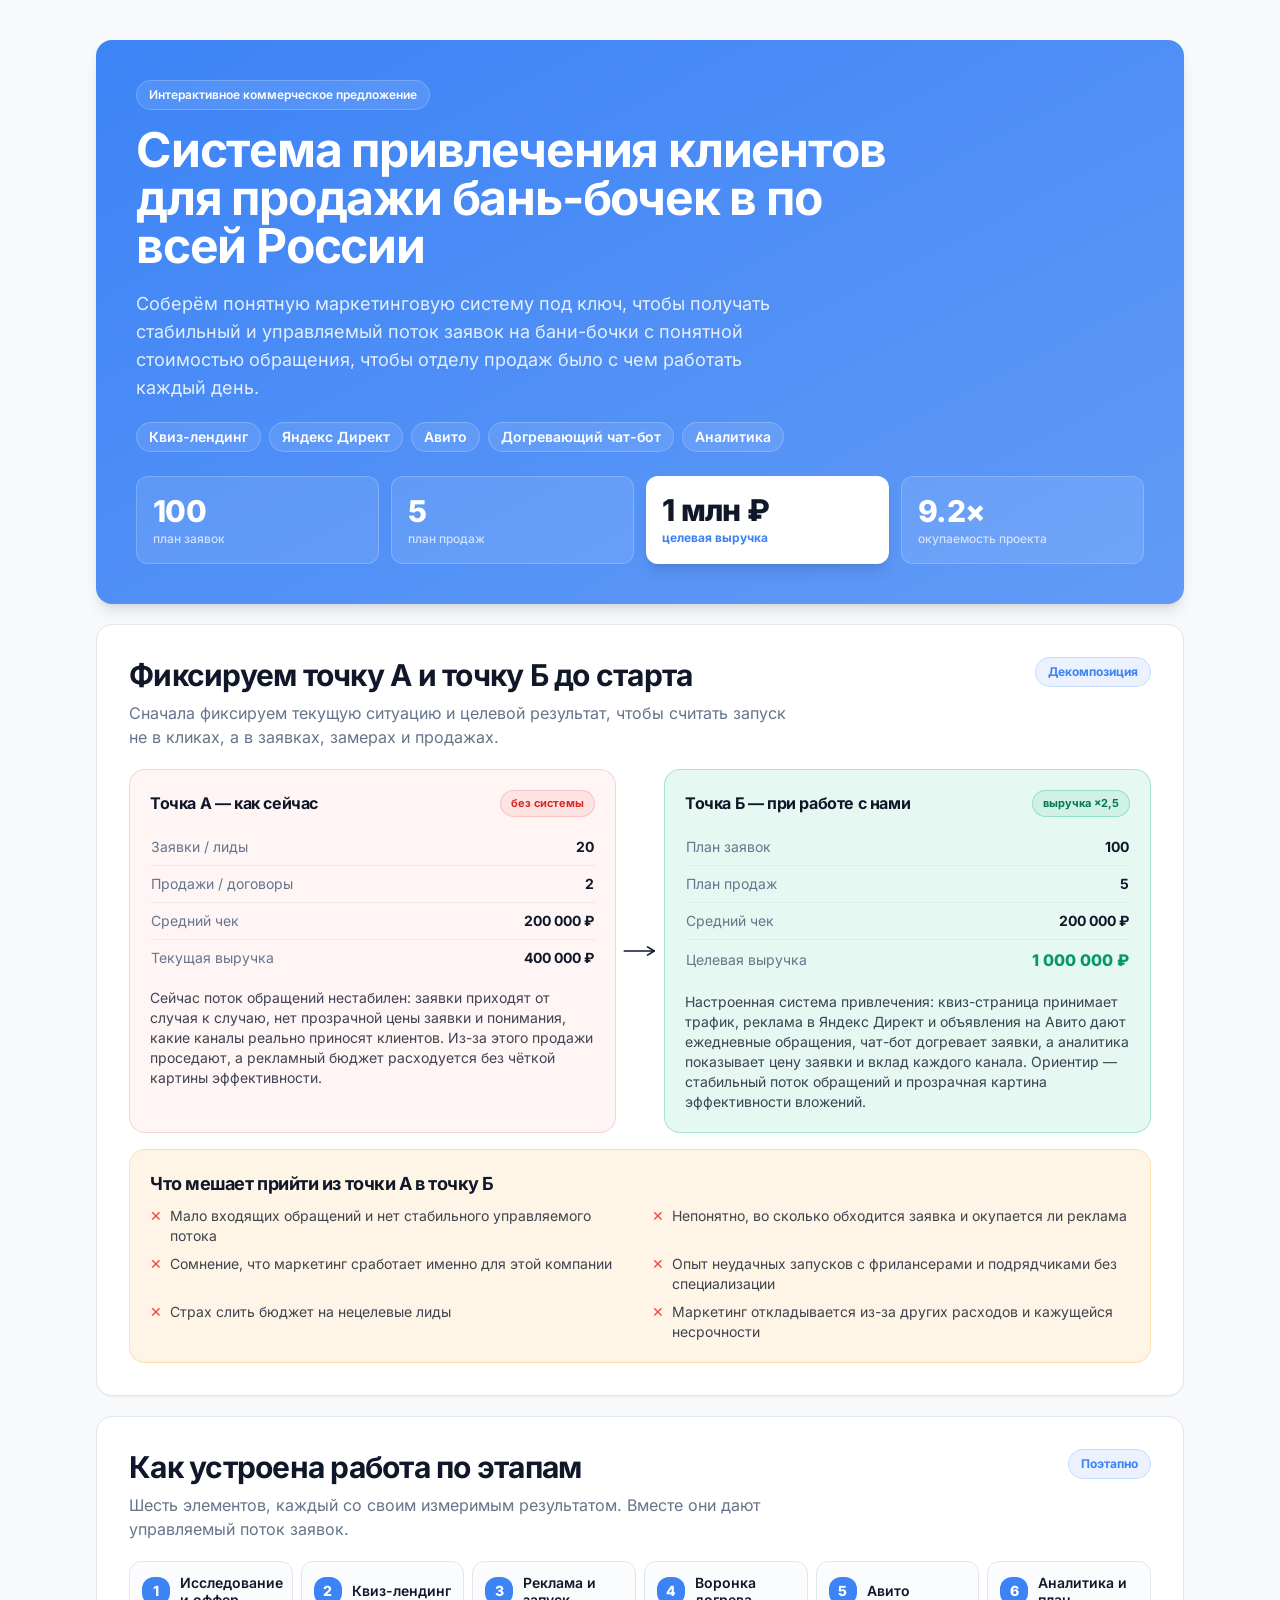
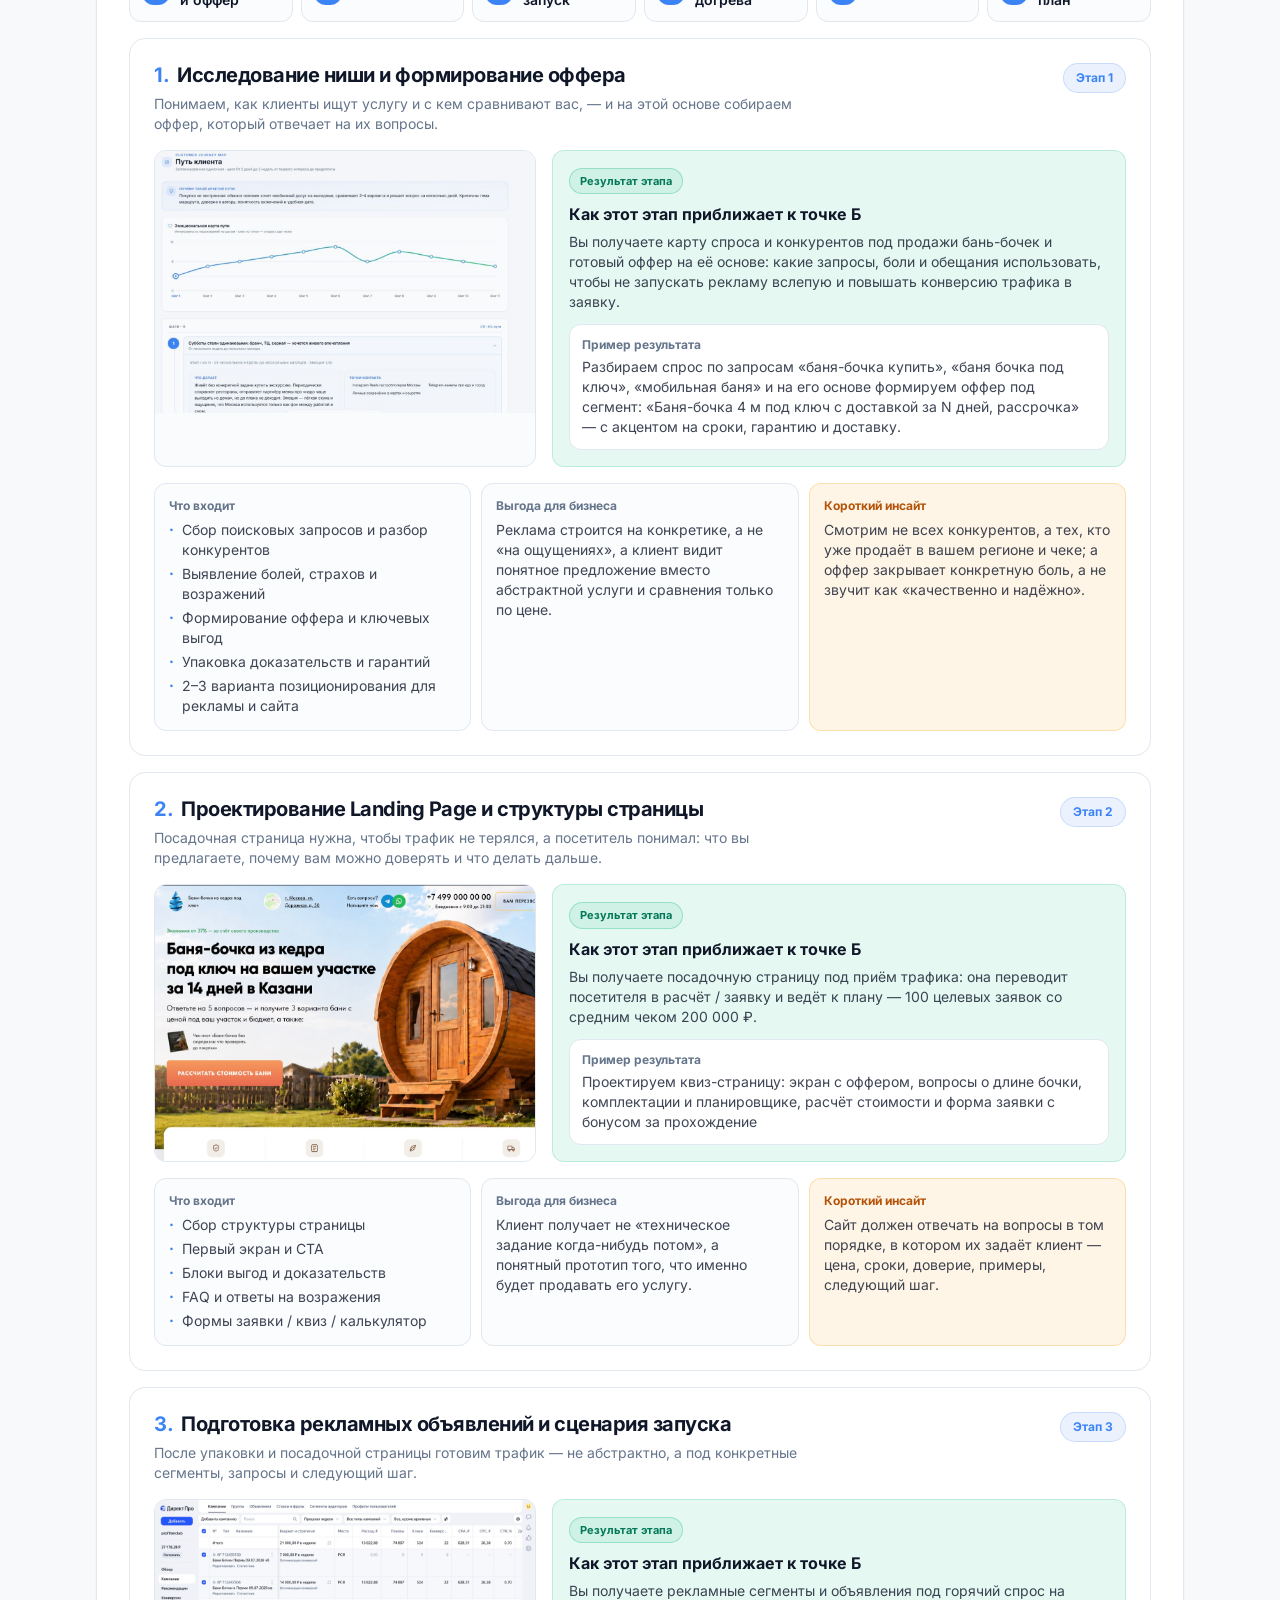
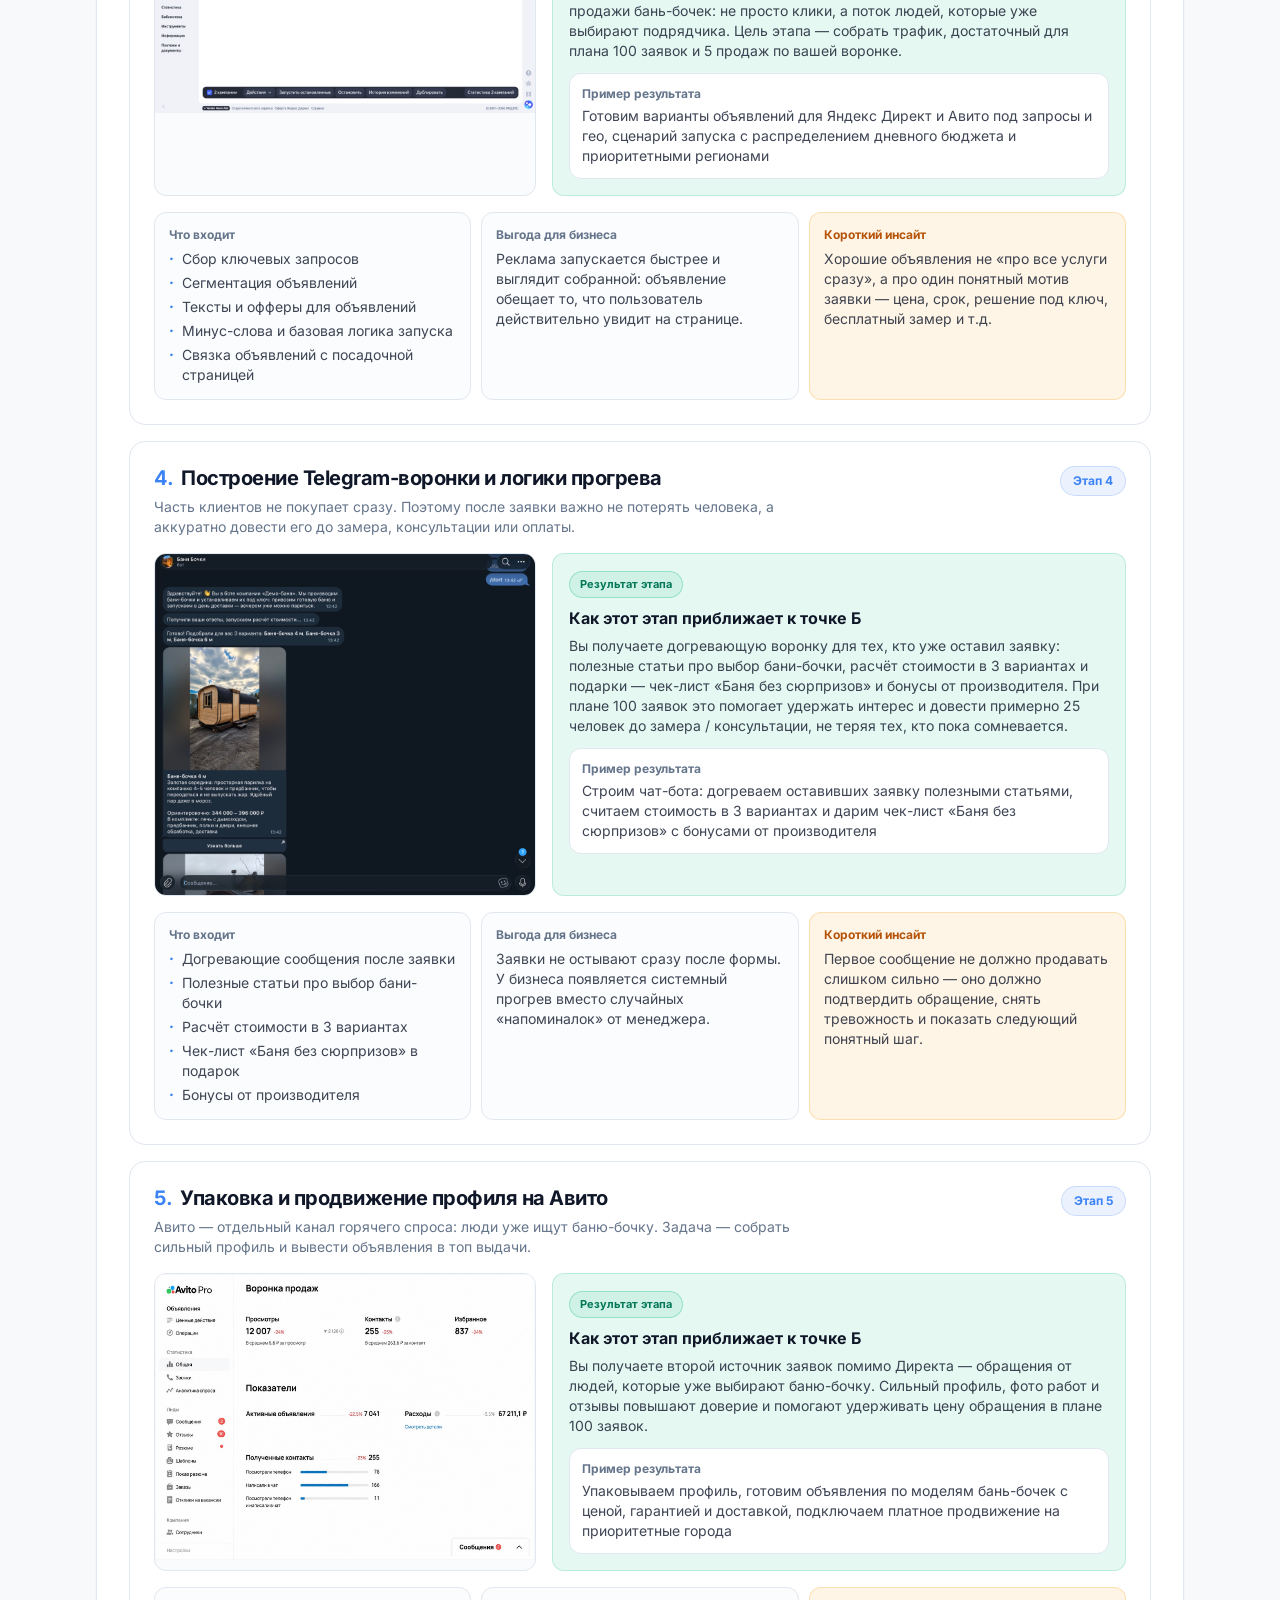
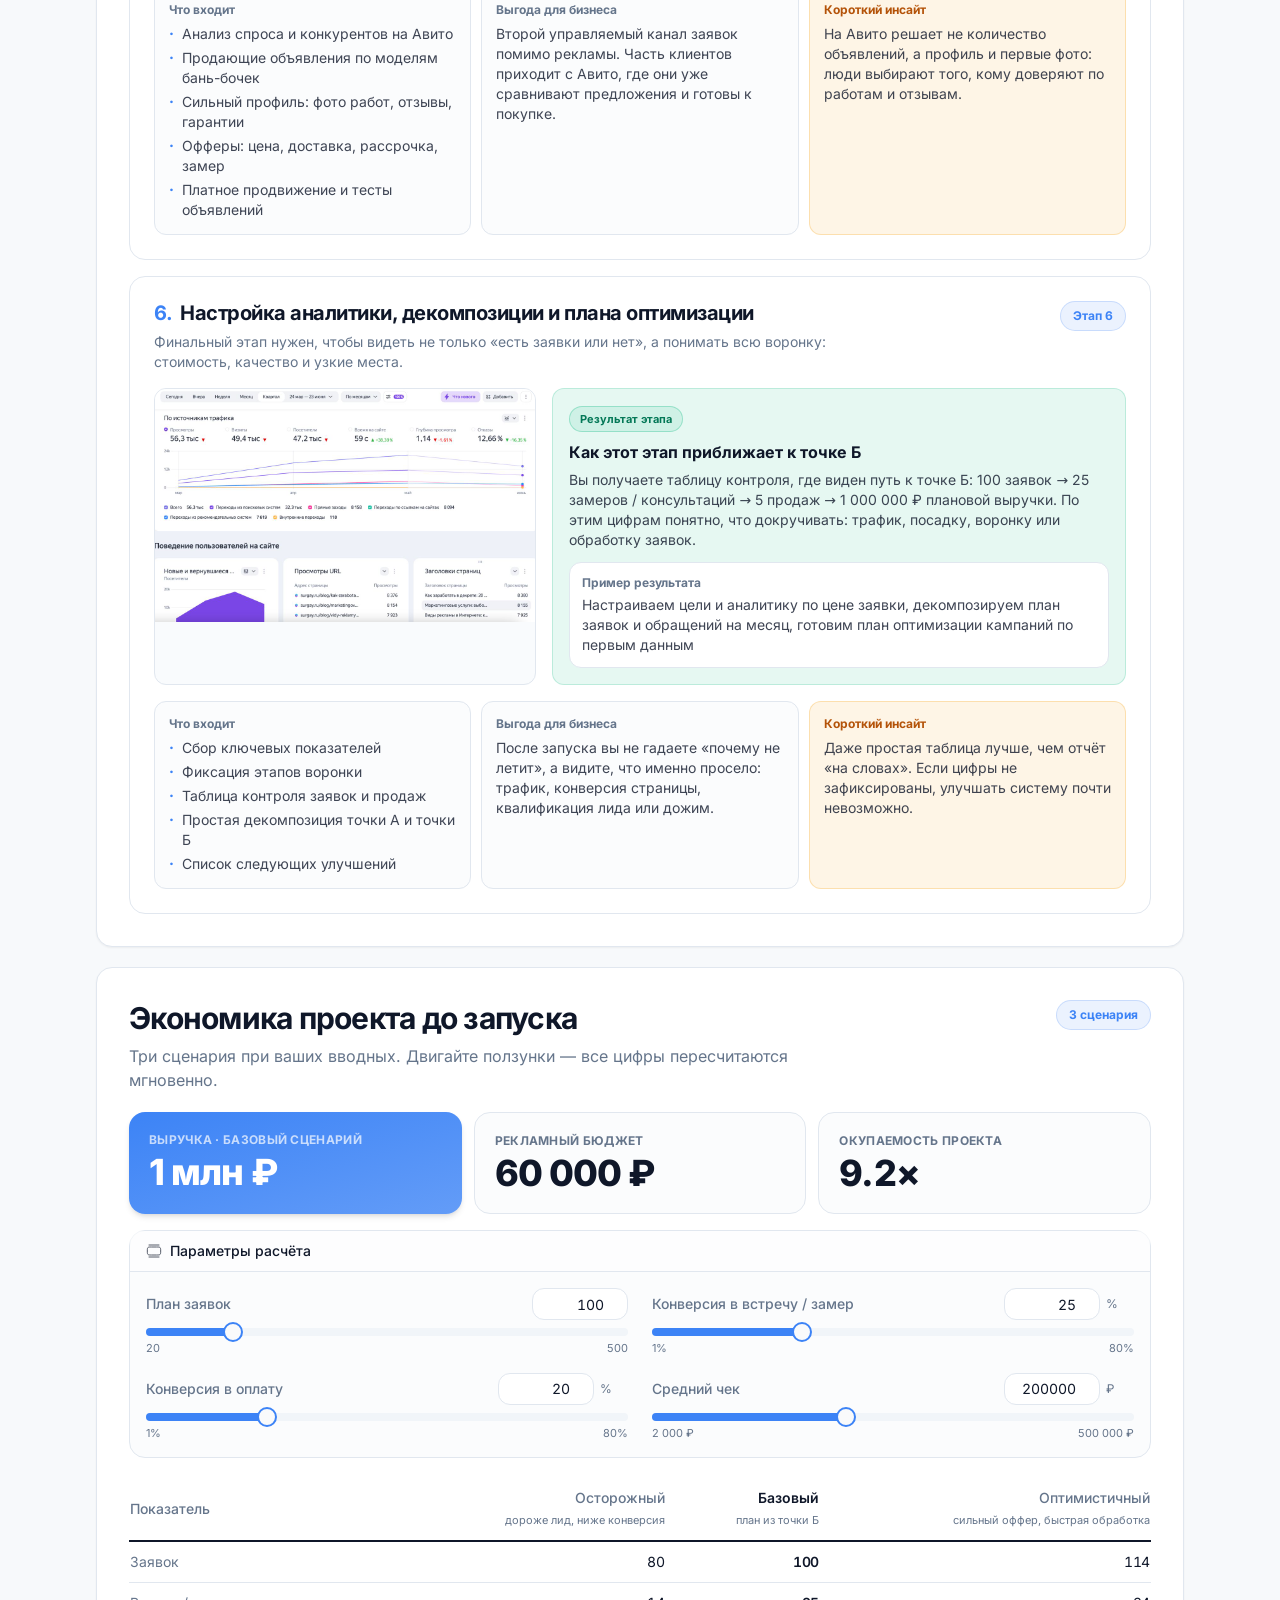
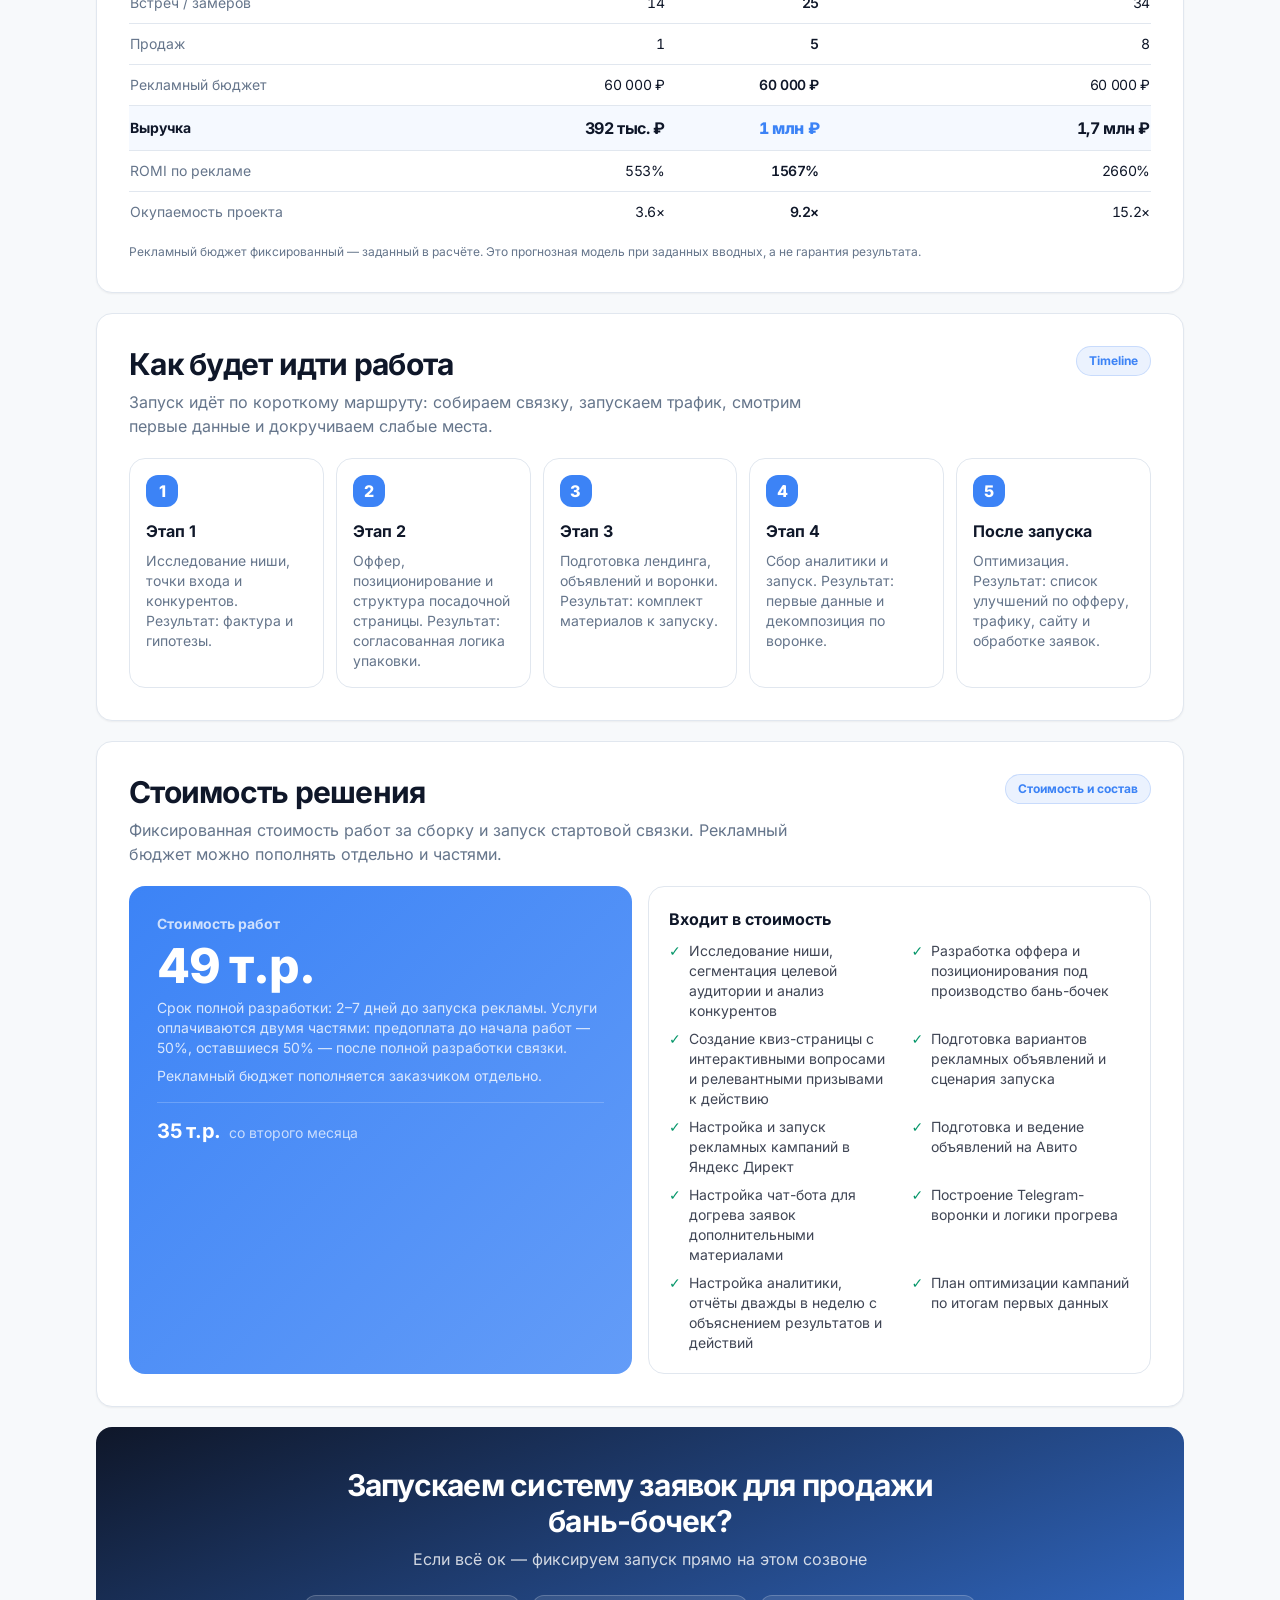
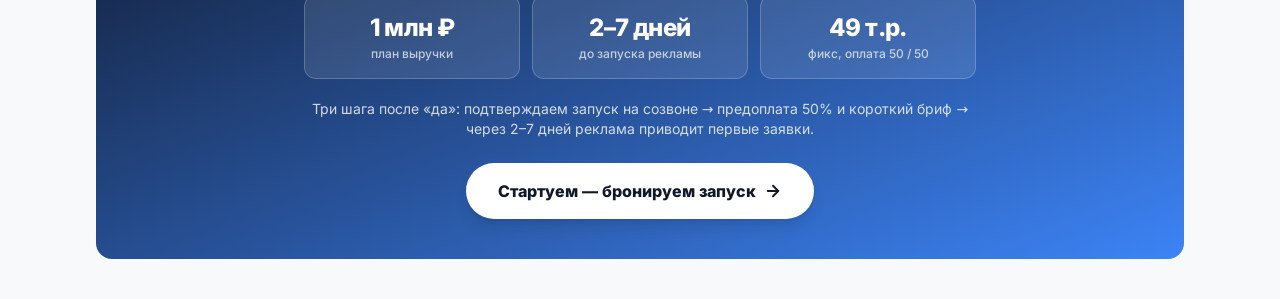
==== commit df6b9bcd: "Мета-теги превью ссылки + правка этапа 4 (бот): реальный функционал догрева Co-Authored-By: Claude O" ====
--- a/kp.html
+++ b/kp.html
@@ -4,17 +4,16 @@
 <meta charset="UTF-8">
 <meta name="viewport" content="width=device-width, initial-scale=1.0, viewport-fit=cover">
 <title>КП · продажи бань-бочек</title>
-<meta name="description" content="SurgayGPT - комплексный маркетинг, который делает ИИ: стратегия, сайт, креативы и тексты за 2–3 часа">
-<meta name="author" content="SurgayGPT Team">
-<meta property="og:title" content="SurgayGPT 2.0 — ИИ-агентство маркетинга">
-<meta property="og:description" content="Комплексный маркетинг, который делает ИИ: стратегия, сайт, креативы и тексты за 2–3 часа">
+<meta name="description" content="Персональное коммерческое предложение: система привлечения клиентов на бани-бочки">
+<meta property="og:title" content="Персональное коммерческое предложение">
+<meta property="og:description" content="Система привлечения клиентов на бани-бочки">
 <meta property="og:type" content="website">
 <meta property="og:image" content="assets/img/logo-icon.svg">
 <link rel="icon" href="assets/img/logo-icon.svg" type="image/svg+xml">
 <link rel="stylesheet" href="assets/style.css">
 </head>
 <body>
-<div id="root"><script>!function(){try{var d=document.documentElement,c=d.classList;c.remove('light','dark');var e=localStorage.getItem('surgaygpt-theme');if(e){c.add(e|| '')}else{c.add('light');}if(e==='light'||e==='dark'||!e)d.style.colorScheme=e||'light'}catch(t){}}();</script><div role="region" aria-label="Notifications (F8)" tabindex="-1" style="pointer-events: none;"><ol tabindex="-1" class="fixed top-0 z-[100] flex max-h-screen w-full flex-col-reverse p-4 sm:bottom-0 sm:right-0 sm:top-auto sm:flex-col md:max-w-[420px]"></ol></div><section aria-label="Notifications alt+T" tabindex="-1" aria-live="polite" aria-relevant="additions text" aria-atomic="false"></section><div class="min-h-screen bg-background"><div class="w-full bg-muted/20"><div class="mx-auto max-w-6xl space-y-5 px-4 py-6 sm:px-6 lg:px-8 lg:py-10"><section class="relative overflow-hidden rounded-2xl bg-gradient-to-br from-primary to-primary/80 p-8 text-primary-foreground shadow-lg sm:p-10"><div class="mb-4 inline-flex items-center gap-2 rounded-full border border-primary-foreground/20 bg-primary-foreground/10 px-3 py-1.5 text-xs font-semibold">Интерактивное коммерческое предложение</div><h2 id="kp-hero-title" class="max-w-3xl text-3xl font-bold leading-[0.98] tracking-tight sm:text-5xl">Система привлечения клиентов для продажи бань-бочек в по всей России</h2><p id="kp-hero-sub" class="mt-5 max-w-2xl text-lg text-primary-foreground/85">Соберём понятную маркетинговую систему из <strong>Квиз-лендинг + Яндекс Директ + Авито + Догревающий чат-бот + Аналитика</strong>, чтобы получать стабильный и управляемый поток заявок на бани-бочки с понятной стоимостью обращения, чтобы отделу продаж было с чем работать каждый день без хаоса, догадок и лишних согласований.</p><div id="kp-hero-channels" class="mt-5 flex flex-wrap gap-2"><span class="rounded-full border border-primary-foreground/20 bg-primary-foreground/10 px-3 py-1 text-sm font-semibold">Квиз-лендинг</span><span class="rounded-full border border-primary-foreground/20 bg-primary-foreground/10 px-3 py-1 text-sm font-semibold">Яндекс Директ</span><span class="rounded-full border border-primary-foreground/20 bg-primary-foreground/10 px-3 py-1 text-sm font-semibold">Авито</span><span class="rounded-full border border-primary-foreground/20 bg-primary-foreground/10 px-3 py-1 text-sm font-semibold">Догревающий чат-бот</span><span class="rounded-full border border-primary-foreground/20 bg-primary-foreground/10 px-3 py-1 text-sm font-semibold">Аналитика</span></div><div class="mt-6 grid grid-cols-2 gap-3 sm:grid-cols-4"><div class="rounded-xl border border-primary-foreground/20 bg-primary-foreground/10 p-4"><div id="kp-hero-leads" class="text-2xl font-black tracking-tight sm:text-3xl">100</div><div class="mt-0.5 text-xs font-medium text-primary-foreground/70">план заявок</div></div><div class="rounded-xl border border-primary-foreground/20 bg-primary-foreground/10 p-4"><div id="kp-hero-sales" class="text-2xl font-black tracking-tight sm:text-3xl">5</div><div class="mt-0.5 text-xs font-medium text-primary-foreground/70">план продаж</div></div><div class="rounded-xl bg-card p-4 shadow-lg"><div id="kp-hero-rev" class="text-2xl font-black tracking-tight text-foreground sm:text-3xl">1 млн ₽</div><div class="mt-0.5 text-xs font-bold text-primary">целевая выручка</div></div><div class="rounded-xl border border-primary-foreground/20 bg-primary-foreground/10 p-4"><div id="kp-hero-pay" class="text-2xl font-black tracking-tight sm:text-3xl">9.2×</div><div class="mt-0.5 text-xs font-medium text-primary-foreground/70">окупаемость проекта</div></div></div></section><section class="mt-5 rounded-2xl border border-border bg-card p-6 shadow-sm sm:p-8"><div class="mb-5 flex flex-col items-start justify-between gap-4 sm:flex-row"><div><h3 class="max-w-2xl text-2xl font-bold leading-tight tracking-tight sm:text-3xl">Фиксируем точку А и точку Б до старта</h3><p class="mt-2 max-w-2xl text-base text-muted-foreground">Сначала фиксируем текущую ситуацию и целевой результат, чтобы считать запуск не в кликах, а в заявках, замерах и продажах.</p></div><span class="inline-flex whitespace-nowrap rounded-full border border-primary/20 bg-primary/10 px-3 py-1.5 text-xs font-bold text-primary">Декомпозиция</span></div><div class="relative grid grid-cols-1 gap-4 lg:grid-cols-2 lg:gap-12"><div class="absolute left-1/2 top-1/2 hidden lg:block" style="transform:translate(-50%,-50%);z-index:2"><svg width="36" height="18" viewBox="0 0 48 24" fill="none" stroke="hsl(var(--foreground))" stroke-width="2.1" stroke-linecap="round" stroke-linejoin="round"><path d="M3 12H43"></path><path d="M43 12 L 34 6.5 M43 12 L 34 17.5"></path></svg></div><div class="rounded-2xl border border-red-500/20 bg-red-500/5 p-5"><div class="mb-3 flex items-center justify-between gap-2"><h4 class="text-base font-bold tracking-tight">Точка А — как сейчас</h4><span class="inline-flex whitespace-nowrap rounded-full border border-red-500/20 bg-red-500/10 px-2.5 py-1 text-[11px] font-bold text-red-600">без системы</span></div><table class="w-full border-collapse text-sm"><tbody><tr class="border-t border-border/70 first:border-t-0"><th class="py-2 text-left font-normal text-muted-foreground">Заявки / лиды</th><td class="py-2 text-right"><strong id="kp-a-leads" class="text-foreground">20</strong></td></tr><tr class="border-t border-border/70 first:border-t-0"><th class="py-2 text-left font-normal text-muted-foreground">Продажи / договоры</th><td class="py-2 text-right"><strong id="kp-a-sales" class="text-foreground">2</strong></td></tr><tr class="border-t border-border/70 first:border-t-0"><th class="py-2 text-left font-normal text-muted-foreground">Средний чек</th><td class="py-2 text-right"><strong id="kp-a-check" class="text-foreground">180&nbsp;000 ₽</strong></td></tr><tr class="border-t border-border/70 first:border-t-0"><th class="py-2 text-left font-normal text-muted-foreground">Текущая выручка</th><td class="py-2 text-right"><strong id="kp-a-rev" class="text-foreground">360&nbsp;000 ₽</strong></td></tr></tbody></table><p id="kp-a-text" class="mt-3 whitespace-pre-line text-sm text-foreground/80">Сейчас поток обращений нестабилен: заявки приходят от случая к случаю, нет прозрачной цены заявки и понимания, какие каналы реально приносят клиентов. Из-за этого продажи проседают, а рекламный бюджет расходуется без чёткой картины эффективности.</p></div><div class="rounded-2xl border border-emerald-500/30 bg-emerald-500/10 p-5"><div class="mb-3 flex items-center justify-between gap-2"><h4 class="text-base font-bold tracking-tight">Точка Б — при работе с нами</h4><span id="kp-b-growth" class="inline-flex whitespace-nowrap rounded-full border border-emerald-500/30 bg-emerald-500/10 px-2.5 py-1 text-[11px] font-bold text-emerald-700 dark:text-emerald-300">выручка ×2,5</span></div><table class="w-full border-collapse text-sm"><tbody><tr class="border-t border-border/70 first:border-t-0"><th class="py-2 text-left font-normal text-muted-foreground">План заявок</th><td class="py-2 text-right"><strong id="kp-b-leads" class="text-foreground">164</strong></td></tr><tr class="border-t border-border/70 first:border-t-0"><th class="py-2 text-left font-normal text-muted-foreground">План продаж</th><td class="py-2 text-right"><strong id="kp-b-sales" class="text-foreground">11</strong></td></tr><tr class="border-t border-border/70 first:border-t-0"><th class="py-2 text-left font-normal text-muted-foreground">Средний чек</th><td class="py-2 text-right"><strong id="kp-b-check" class="text-foreground">180&nbsp;000 ₽</strong></td></tr><tr class="border-t border-border/70 first:border-t-0"><th class="py-2 text-left font-normal text-muted-foreground">Целевая выручка</th><td class="py-2 text-right"><strong id="kp-b-rev" class="text-base font-extrabold text-emerald-600">1&nbsp;400&nbsp;000 ₽</strong></td></tr></tbody></table><p id="kp-b-text" class="mt-3 whitespace-pre-line text-sm text-foreground/80">Настроенная система привлечения: квиз-страница принимает трафик, реклама в Яндекс Директ и объявления на Авито дают ежедневные обращения, чат-бот догревает заявки, а аналитика показывает цену заявки и вклад каждого канала. Ориентир — стабильный поток обращений и прозрачная картина эффективности вложений.</p></div></div><div class="mt-4 rounded-2xl border border-amber-500/25 bg-amber-500/10 p-5"><h4 class="mb-2 text-lg font-bold tracking-tight">Что мешает прийти из точки А в точку Б</h4><ul id="kp-pains" class="grid grid-cols-1 gap-x-6 gap-y-2 text-sm text-foreground/80 sm:grid-cols-2"><li class="flex gap-2"><span class="font-extrabold text-red-500">✕</span>Мало входящих обращений и нет стабильного управляемого потока</li><li class="flex gap-2"><span class="font-extrabold text-red-500">✕</span>Непонятно, во сколько обходится заявка и окупается ли реклама</li><li class="flex gap-2"><span class="font-extrabold text-red-500">✕</span>Сомнение, что маркетинг сработает именно для этой компании</li><li class="flex gap-2"><span class="font-extrabold text-red-500">✕</span>Опыт неудачных запусков с фрилансерами и подрядчиками без специализации</li><li class="flex gap-2"><span class="font-extrabold text-red-500">✕</span>Страх слить бюджет на нецелевые лиды</li><li class="flex gap-2"><span class="font-extrabold text-red-500">✕</span>Маркетинг откладывается из-за других расходов и кажущейся несрочности</li></ul></div></section><section class="mt-5 rounded-2xl border border-border bg-card p-6 shadow-sm sm:p-8"><div class="mb-5 flex flex-col items-start justify-between gap-4 sm:flex-row"><div><h3 class="max-w-2xl text-2xl font-bold leading-tight tracking-tight sm:text-3xl">Как устроена работа по этапам</h3><p class="mt-2 max-w-2xl text-base text-muted-foreground">Шесть элементов, каждый со своим измеримым результатом. Вместе они дают управляемый поток заявок.</p></div><span class="inline-flex whitespace-nowrap rounded-full border border-primary/20 bg-primary/10 px-3 py-1.5 text-xs font-bold text-primary">Поэтапно</span></div><div class="mb-4 grid grid-cols-2 gap-2 md:grid-cols-3 lg:grid-cols-6"><div class="flex items-center gap-2.5 rounded-xl border border-border bg-secondary/30 p-3"><span class="grid h-7 w-7 shrink-0 place-items-center rounded-lg bg-primary text-sm font-extrabold text-primary-foreground">1</span><span class="text-sm font-semibold leading-tight">Исследование и оффер</span></div><div class="flex items-center gap-2.5 rounded-xl border border-border bg-secondary/30 p-3"><span class="grid h-7 w-7 shrink-0 place-items-center rounded-lg bg-primary text-sm font-extrabold text-primary-foreground">2</span><span class="text-sm font-semibold leading-tight">Квиз-лендинг</span></div><div class="flex items-center gap-2.5 rounded-xl border border-border bg-secondary/30 p-3"><span class="grid h-7 w-7 shrink-0 place-items-center rounded-lg bg-primary text-sm font-extrabold text-primary-foreground">3</span><span class="text-sm font-semibold leading-tight">Реклама и запуск</span></div><div class="flex items-center gap-2.5 rounded-xl border border-border bg-secondary/30 p-3"><span class="grid h-7 w-7 shrink-0 place-items-center rounded-lg bg-primary text-sm font-extrabold text-primary-foreground">4</span><span class="text-sm font-semibold leading-tight">Воронка догрева</span></div><div class="flex items-center gap-2.5 rounded-xl border border-border bg-secondary/30 p-3"><span class="grid h-7 w-7 shrink-0 place-items-center rounded-lg bg-primary text-sm font-extrabold text-primary-foreground">5</span><span class="text-sm font-semibold leading-tight">Авито</span></div><div class="flex items-center gap-2.5 rounded-xl border border-border bg-secondary/30 p-3"><span class="grid h-7 w-7 shrink-0 place-items-center rounded-lg bg-primary text-sm font-extrabold text-primary-foreground">6</span><span class="text-sm font-semibold leading-tight">Аналитика и план</span></div></div><div class="space-y-4"><div class="rounded-2xl border border-border bg-card p-5 sm:p-6"><div class="mb-4 flex flex-col items-start justify-between gap-3 sm:flex-row"><div><h4 class="flex items-baseline gap-2 text-xl font-bold leading-tight tracking-tight"><span class="text-primary">1.</span>Исследование ниши и формирование оффера</h4><p class="mt-1.5 max-w-2xl text-sm text-muted-foreground">Понимаем, как клиенты ищут услугу и с кем сравнивают вас, — и на этой основе собираем оффер, который отвечает на их вопросы.</p></div><span class="inline-flex whitespace-nowrap rounded-full border border-primary/20 bg-primary/10 px-3 py-1.5 text-xs font-bold text-primary">Этап 1</span></div><div class="grid grid-cols-1 gap-4 lg:grid-cols-[minmax(0,2fr)_minmax(0,3fr)]"><div class="overflow-hidden rounded-xl border border-border bg-secondary/40"><img src="assets/img/analysis.jpg" alt="Результат этапа: Исследование ниши и формирование оффера" class="h-auto w-full"></div><div class="rounded-xl border border-emerald-500/20 bg-emerald-500/10 p-4"><span class="inline-flex rounded-full border border-emerald-500/30 bg-emerald-500/10 px-2.5 py-1 text-[11px] font-bold text-emerald-700 dark:text-emerald-300">Результат этапа</span><h5 class="mt-2 text-base font-bold">Как этот этап приближает к точке Б</h5><p class="mt-1.5 text-sm text-foreground/80">Вы получаете карту спроса и конкурентов под продажи бань-бочек и готовый оффер на её основе: какие запросы, боли и обещания использовать, чтобы не запускать рекламу вслепую и повышать конверсию трафика в заявку.</p><div class="mt-3 rounded-lg border border-border bg-card p-3 text-sm"><strong class="mb-1 block text-xs text-muted-foreground">Пример результата</strong><p class="text-foreground/80">Разбираем спрос по запросам «баня-бочка купить», «баня бочка под ключ», «мобильная баня» и на его основе формируем оффер под сегмент: «Баня-бочка 4 м под ключ с доставкой за N дней, рассрочка» — с акцентом на сроки, гарантию и доставку.</p></div></div></div><div class="mt-4 grid grid-cols-1 gap-2.5 sm:grid-cols-3"><div class="rounded-xl border border-border bg-secondary/30 p-3.5 text-sm"><strong class="mb-1.5 block text-xs text-muted-foreground">Что входит</strong><ul class="space-y-1 text-foreground/80"><li class="flex gap-2"><span class="font-extrabold text-primary">·</span>Сбор поисковых запросов и разбор конкурентов</li><li class="flex gap-2"><span class="font-extrabold text-primary">·</span>Выявление болей, страхов и возражений</li><li class="flex gap-2"><span class="font-extrabold text-primary">·</span>Формирование оффера и ключевых выгод</li><li class="flex gap-2"><span class="font-extrabold text-primary">·</span>Упаковка доказательств и гарантий</li><li class="flex gap-2"><span class="font-extrabold text-primary">·</span>2–3 варианта позиционирования для рекламы и сайта</li></ul></div><div class="rounded-xl border border-border bg-secondary/30 p-3.5 text-sm"><strong class="mb-1.5 block text-xs text-muted-foreground">Выгода для бизнеса</strong><p class="text-foreground/80">Реклама строится на конкретике, а не «на ощущениях», а клиент видит понятное предложение вместо абстрактной услуги и сравнения только по цене.</p></div><div class="rounded-xl border border-amber-500/25 bg-amber-500/10 p-3.5 text-sm"><strong class="mb-1.5 block text-xs text-amber-700 dark:text-amber-400">Короткий инсайт</strong><p class="text-foreground/80">Смотрим не всех конкурентов, а тех, кто уже продаёт в вашем регионе и чеке; а оффер закрывает конкретную боль, а не звучит как «качественно и надёжно».</p></div></div></div><div class="rounded-2xl border border-border bg-card p-5 sm:p-6"><div class="mb-4 flex flex-col items-start justify-between gap-3 sm:flex-row"><div><h4 class="flex items-baseline gap-2 text-xl font-bold leading-tight tracking-tight"><span class="text-primary">2.</span>Проектирование Landing Page и структуры страницы</h4><p class="mt-1.5 max-w-2xl text-sm text-muted-foreground">Посадочная страница нужна, чтобы трафик не терялся, а посетитель понимал: что вы предлагаете, почему вам можно доверять и что делать дальше.</p></div><span class="inline-flex whitespace-nowrap rounded-full border border-primary/20 bg-primary/10 px-3 py-1.5 text-xs font-bold text-primary">Этап 2</span></div><div class="grid grid-cols-1 gap-4 lg:grid-cols-[minmax(0,2fr)_minmax(0,3fr)]"><div class="overflow-hidden rounded-xl border border-border bg-secondary/40"><img src="assets/img/2.jpg" alt="Результат этапа: Проектирование Landing Page и структуры страницы" class="h-full w-full object-cover" style="object-position:-36px 50%"></div><div class="rounded-xl border border-emerald-500/20 bg-emerald-500/10 p-4"><span class="inline-flex rounded-full border border-emerald-500/30 bg-emerald-500/10 px-2.5 py-1 text-[11px] font-bold text-emerald-700 dark:text-emerald-300">Результат этапа</span><h5 class="mt-2 text-base font-bold">Как этот этап приближает к точке Б</h5><p class="mt-1.5 text-sm text-foreground/80">Вы получаете посадочную страницу под приём трафика: она переводит посетителя в расчёт / заявку и ведёт к плану — <span data-kp="leads">164</span> целевых заявок со средним чеком <span data-kp="check">180&nbsp;000 ₽</span>.</p><div class="mt-3 rounded-lg border border-border bg-card p-3 text-sm"><strong class="mb-1 block text-xs text-muted-foreground">Пример результата</strong><p class="text-foreground/80">Проектируем квиз-страницу: экран с оффером, вопросы о длине бочки, комплектации и планировщике, расчёт стоимости и форма заявки с бонусом за прохождение</p></div></div></div><div class="mt-4 grid grid-cols-1 gap-2.5 sm:grid-cols-3"><div class="rounded-xl border border-border bg-secondary/30 p-3.5 text-sm"><strong class="mb-1.5 block text-xs text-muted-foreground">Что входит</strong><ul class="space-y-1 text-foreground/80"><li class="flex gap-2"><span class="font-extrabold text-primary">·</span>Сбор структуры страницы</li><li class="flex gap-2"><span class="font-extrabold text-primary">·</span>Первый экран и CTA</li><li class="flex gap-2"><span class="font-extrabold text-primary">·</span>Блоки выгод и доказательств</li><li class="flex gap-2"><span class="font-extrabold text-primary">·</span>FAQ и ответы на возражения</li><li class="flex gap-2"><span class="font-extrabold text-primary">·</span>Формы заявки / квиз / калькулятор</li></ul></div><div class="rounded-xl border border-border bg-secondary/30 p-3.5 text-sm"><strong class="mb-1.5 block text-xs text-muted-foreground">Выгода для бизнеса</strong><p class="text-foreground/80">Клиент получает не «техническое задание когда-нибудь потом», а понятный прототип того, что именно будет продавать его услугу.</p></div><div class="rounded-xl border border-amber-500/25 bg-amber-500/10 p-3.5 text-sm"><strong class="mb-1.5 block text-xs text-amber-700 dark:text-amber-400">Короткий инсайт</strong><p class="text-foreground/80">Сайт должен отвечать на вопросы в том порядке, в котором их задаёт клиент — цена, сроки, доверие, примеры, следующий шаг.</p></div></div></div><div class="rounded-2xl border border-border bg-card p-5 sm:p-6"><div class="mb-4 flex flex-col items-start justify-between gap-3 sm:flex-row"><div><h4 class="flex items-baseline gap-2 text-xl font-bold leading-tight tracking-tight"><span class="text-primary">3.</span>Подготовка рекламных объявлений и сценария запуска</h4><p class="mt-1.5 max-w-2xl text-sm text-muted-foreground">После упаковки и посадочной страницы готовим трафик — не абстрактно, а под конкретные сегменты, запросы и следующий шаг.</p></div><span class="inline-flex whitespace-nowrap rounded-full border border-primary/20 bg-primary/10 px-3 py-1.5 text-xs font-bold text-primary">Этап 3</span></div><div class="grid grid-cols-1 gap-4 lg:grid-cols-[minmax(0,2fr)_minmax(0,3fr)]"><div class="overflow-hidden rounded-xl border border-border bg-secondary/40"><img src="assets/img/3.jpg" alt="Результат этапа: Подготовка рекламных объявлений и сценария запуска" class="h-auto w-full"></div><div class="rounded-xl border border-emerald-500/20 bg-emerald-500/10 p-4"><span class="inline-flex rounded-full border border-emerald-500/30 bg-emerald-500/10 px-2.5 py-1 text-[11px] font-bold text-emerald-700 dark:text-emerald-300">Результат этапа</span><h5 class="mt-2 text-base font-bold">Как этот этап приближает к точке Б</h5><p class="mt-1.5 text-sm text-foreground/80">Вы получаете рекламные сегменты и объявления под горячий спрос на продажи бань-бочек: не просто клики, а поток людей, которые уже выбирают подрядчика. Цель этапа — собрать трафик, достаточный для плана <span data-kp="leads">164</span> заявок и <span data-kp="sales">11</span> продаж по вашей воронке.</p><div class="mt-3 rounded-lg border border-border bg-card p-3 text-sm"><strong class="mb-1 block text-xs text-muted-foreground">Пример результата</strong><p class="text-foreground/80">Готовим варианты объявлений для Яндекс Директ и Авито под запросы и гео, сценарий запуска с распределением дневного бюджета и приоритетными регионами</p></div></div></div><div class="mt-4 grid grid-cols-1 gap-2.5 sm:grid-cols-3"><div class="rounded-xl border border-border bg-secondary/30 p-3.5 text-sm"><strong class="mb-1.5 block text-xs text-muted-foreground">Что входит</strong><ul class="space-y-1 text-foreground/80"><li class="flex gap-2"><span class="font-extrabold text-primary">·</span>Сбор ключевых запросов</li><li class="flex gap-2"><span class="font-extrabold text-primary">·</span>Сегментация объявлений</li><li class="flex gap-2"><span class="font-extrabold text-primary">·</span>Тексты и офферы для объявлений</li><li class="flex gap-2"><span class="font-extrabold text-primary">·</span>Минус-слова и базовая логика запуска</li><li class="flex gap-2"><span class="font-extrabold text-primary">·</span>Связка объявлений с посадочной страницей</li></ul></div><div class="rounded-xl border border-border bg-secondary/30 p-3.5 text-sm"><strong class="mb-1.5 block text-xs text-muted-foreground">Выгода для бизнеса</strong><p class="text-foreground/80">Реклама запускается быстрее и выглядит собранной: объявление обещает то, что пользователь действительно увидит на странице.</p></div><div class="rounded-xl border border-amber-500/25 bg-amber-500/10 p-3.5 text-sm"><strong class="mb-1.5 block text-xs text-amber-700 dark:text-amber-400">Короткий инсайт</strong><p class="text-foreground/80">Хорошие объявления не «про все услуги сразу», а про один понятный мотив заявки — цена, срок, решение под ключ, бесплатный замер и т.д.</p></div></div></div><div class="rounded-2xl border border-border bg-card p-5 sm:p-6"><div class="mb-4 flex flex-col items-start justify-between gap-3 sm:flex-row"><div><h4 class="flex items-baseline gap-2 text-xl font-bold leading-tight tracking-tight"><span class="text-primary">4.</span>Построение Telegram-воронки и логики прогрева</h4><p class="mt-1.5 max-w-2xl text-sm text-muted-foreground">Часть клиентов не покупает сразу. Поэтому после заявки важно не потерять человека, а аккуратно довести его до замера, консультации или оплаты.</p></div><span class="inline-flex whitespace-nowrap rounded-full border border-primary/20 bg-primary/10 px-3 py-1.5 text-xs font-bold text-primary">Этап 4</span></div><div class="grid grid-cols-1 gap-4 lg:grid-cols-[minmax(0,2fr)_minmax(0,3fr)]"><div class="overflow-hidden rounded-xl border border-border bg-secondary/40"><img src="assets/img/4.jpg" alt="Результат этапа: Построение Telegram-воронки и логики прогрева" class="h-auto w-full"></div><div class="rounded-xl border border-emerald-500/20 bg-emerald-500/10 p-4"><span class="inline-flex rounded-full border border-emerald-500/30 bg-emerald-500/10 px-2.5 py-1 text-[11px] font-bold text-emerald-700 dark:text-emerald-300">Результат этапа</span><h5 class="mt-2 text-base font-bold">Как этот этап приближает к точке Б</h5><p class="mt-1.5 text-sm text-foreground/80">Вы получаете воронку, которая квалифицирует заявку до звонка: собирает задачу, сроки, объект, бюджет и контакт. При плане <span data-kp="leads">164</span> заявок это помогает довести примерно <span data-kp="meetings">57</span> человек до замера / консультации и не терять тех, кто не оставил заявку с первого касания.</p><div class="mt-3 rounded-lg border border-border bg-card p-3 text-sm"><strong class="mb-1 block text-xs text-muted-foreground">Пример результата</strong><p class="text-foreground/80">Строим чат-бота: после заявки присылаем каталог моделей, отзывы, условия доставки и рассрочки, догреваем сомневающихся до звонка менеджера</p></div></div></div><div class="mt-4 grid grid-cols-1 gap-2.5 sm:grid-cols-3"><div class="rounded-xl border border-border bg-secondary/30 p-3.5 text-sm"><strong class="mb-1.5 block text-xs text-muted-foreground">Что входит</strong><ul class="space-y-1 text-foreground/80"><li class="flex gap-2"><span class="font-extrabold text-primary">·</span>Логика касаний после заявки</li><li class="flex gap-2"><span class="font-extrabold text-primary">·</span>Сообщения с кейсами и доказательствами</li><li class="flex gap-2"><span class="font-extrabold text-primary">·</span>Ответы на частые возражения</li><li class="flex gap-2"><span class="font-extrabold text-primary">·</span>Напоминания и дожим</li><li class="flex gap-2"><span class="font-extrabold text-primary">·</span>Призыв к следующему шагу</li></ul></div><div class="rounded-xl border border-border bg-secondary/30 p-3.5 text-sm"><strong class="mb-1.5 block text-xs text-muted-foreground">Выгода для бизнеса</strong><p class="text-foreground/80">Заявки не остывают сразу после формы. У бизнеса появляется системный прогрев вместо случайных «напоминалок» от менеджера.</p></div><div class="rounded-xl border border-amber-500/25 bg-amber-500/10 p-3.5 text-sm"><strong class="mb-1.5 block text-xs text-amber-700 dark:text-amber-400">Короткий инсайт</strong><p class="text-foreground/80">Первое сообщение не должно продавать слишком сильно — оно должно подтвердить обращение, снять тревожность и показать следующий понятный шаг.</p></div></div></div><div class="rounded-2xl border border-border bg-card p-5 sm:p-6"><div class="mb-4 flex flex-col items-start justify-between gap-3 sm:flex-row"><div><h4 class="flex items-baseline gap-2 text-xl font-bold leading-tight tracking-tight"><span class="text-primary">5.</span>Упаковка и продвижение профиля на Авито</h4><p class="mt-1.5 max-w-2xl text-sm text-muted-foreground">Авито — отдельный канал горячего спроса: люди уже ищут баню-бочку. Задача — собрать сильный профиль и вывести объявления в топ выдачи.</p></div><span class="inline-flex whitespace-nowrap rounded-full border border-primary/20 bg-primary/10 px-3 py-1.5 text-xs font-bold text-primary">Этап 5</span></div><div class="grid grid-cols-1 gap-4 lg:grid-cols-[minmax(0,2fr)_minmax(0,3fr)]"><div class="overflow-hidden rounded-xl border border-border bg-secondary/40"><img src="assets/img/avito.jpg" alt="Результат этапа: Упаковка и продвижение профиля на Авито" class="h-auto w-full"></div><div class="rounded-xl border border-emerald-500/20 bg-emerald-500/10 p-4"><span class="inline-flex rounded-full border border-emerald-500/30 bg-emerald-500/10 px-2.5 py-1 text-[11px] font-bold text-emerald-700 dark:text-emerald-300">Результат этапа</span><h5 class="mt-2 text-base font-bold">Как этот этап приближает к точке Б</h5><p class="mt-1.5 text-sm text-foreground/80">Вы получаете второй источник заявок помимо Директа — обращения от людей, которые уже выбирают баню-бочку. Сильный профиль, фото работ и отзывы повышают доверие и помогают удерживать цену обращения в плане <span data-kp="leads">164</span> заявок.</p><div class="mt-3 rounded-lg border border-border bg-card p-3 text-sm"><strong class="mb-1 block text-xs text-muted-foreground">Пример результата</strong><p class="text-foreground/80">Упаковываем профиль, готовим объявления по моделям бань-бочек с ценой, гарантией и доставкой, подключаем платное продвижение на приоритетные города</p></div></div></div><div class="mt-4 grid grid-cols-1 gap-2.5 sm:grid-cols-3"><div class="rounded-xl border border-border bg-secondary/30 p-3.5 text-sm"><strong class="mb-1.5 block text-xs text-muted-foreground">Что входит</strong><ul class="space-y-1 text-foreground/80"><li class="flex gap-2"><span class="font-extrabold text-primary">·</span>Анализ спроса и конкурентов на Авито</li><li class="flex gap-2"><span class="font-extrabold text-primary">·</span>Продающие объявления по моделям бань-бочек</li><li class="flex gap-2"><span class="font-extrabold text-primary">·</span>Сильный профиль: фото работ, отзывы, гарантии</li><li class="flex gap-2"><span class="font-extrabold text-primary">·</span>Офферы: цена, доставка, рассрочка, замер</li><li class="flex gap-2"><span class="font-extrabold text-primary">·</span>Платное продвижение и тесты объявлений</li></ul></div><div class="rounded-xl border border-border bg-secondary/30 p-3.5 text-sm"><strong class="mb-1.5 block text-xs text-muted-foreground">Выгода для бизнеса</strong><p class="text-foreground/80">Второй управляемый канал заявок помимо рекламы. Часть клиентов приходит с Авито, где они уже сравнивают предложения и готовы к покупке.</p></div><div class="rounded-xl border border-amber-500/25 bg-amber-500/10 p-3.5 text-sm"><strong class="mb-1.5 block text-xs text-amber-700 dark:text-amber-400">Короткий инсайт</strong><p class="text-foreground/80">На Авито решает не количество объявлений, а профиль и первые фото: люди выбирают того, кому доверяют по работам и отзывам.</p></div></div></div><div class="rounded-2xl border border-border bg-card p-5 sm:p-6"><div class="mb-4 flex flex-col items-start justify-between gap-3 sm:flex-row"><div><h4 class="flex items-baseline gap-2 text-xl font-bold leading-tight tracking-tight"><span class="text-primary">6.</span>Настройка аналитики, декомпозиции и плана оптимизации</h4><p class="mt-1.5 max-w-2xl text-sm text-muted-foreground">Финальный этап нужен, чтобы видеть не только «есть заявки или нет», а понимать всю воронку: стоимость, качество и узкие места.</p></div><span class="inline-flex whitespace-nowrap rounded-full border border-primary/20 bg-primary/10 px-3 py-1.5 text-xs font-bold text-primary">Этап 6</span></div><div class="grid grid-cols-1 gap-4 lg:grid-cols-[minmax(0,2fr)_minmax(0,3fr)]"><div class="overflow-hidden rounded-xl border border-border bg-secondary/40"><img src="assets/img/analytics.jpg" alt="Результат этапа: Настройка аналитики, декомпозиции и плана оптимизации" class="h-auto w-full"></div><div class="rounded-xl border border-emerald-500/20 bg-emerald-500/10 p-4"><span class="inline-flex rounded-full border border-emerald-500/30 bg-emerald-500/10 px-2.5 py-1 text-[11px] font-bold text-emerald-700 dark:text-emerald-300">Результат этапа</span><h5 class="mt-2 text-base font-bold">Как этот этап приближает к точке Б</h5><p class="mt-1.5 text-sm text-foreground/80">Вы получаете таблицу контроля, где виден путь к точке Б: <span data-kp="leads">164</span> заявок → <span data-kp="meetings">57</span> замеров / консультаций → <span data-kp="sales">11</span> продаж → <span data-kp="revF">1&nbsp;400&nbsp;000 ₽</span> плановой выручки. По этим цифрам понятно, что докручивать: трафик, посадку, воронку или обработку заявок.</p><div class="mt-3 rounded-lg border border-border bg-card p-3 text-sm"><strong class="mb-1 block text-xs text-muted-foreground">Пример результата</strong><p class="text-foreground/80">Настраиваем цели и аналитику по цене заявки, декомпозируем план заявок и обращений на месяц, готовим план оптимизации кампаний по первым данным</p></div></div></div><div class="mt-4 grid grid-cols-1 gap-2.5 sm:grid-cols-3"><div class="rounded-xl border border-border bg-secondary/30 p-3.5 text-sm"><strong class="mb-1.5 block text-xs text-muted-foreground">Что входит</strong><ul class="space-y-1 text-foreground/80"><li class="flex gap-2"><span class="font-extrabold text-primary">·</span>Сбор ключевых показателей</li><li class="flex gap-2"><span class="font-extrabold text-primary">·</span>Фиксация этапов воронки</li><li class="flex gap-2"><span class="font-extrabold text-primary">·</span>Таблица контроля заявок и продаж</li><li class="flex gap-2"><span class="font-extrabold text-primary">·</span>Простая декомпозиция точки А и точки Б</li><li class="flex gap-2"><span class="font-extrabold text-primary">·</span>Список следующих улучшений</li></ul></div><div class="rounded-xl border border-border bg-secondary/30 p-3.5 text-sm"><strong class="mb-1.5 block text-xs text-muted-foreground">Выгода для бизнеса</strong><p class="text-foreground/80">После запуска вы не гадаете «почему не летит», а видите, что именно просело: трафик, конверсия страницы, квалификация лида или дожим.</p></div><div class="rounded-xl border border-amber-500/25 bg-amber-500/10 p-3.5 text-sm"><strong class="mb-1.5 block text-xs text-amber-700 dark:text-amber-400">Короткий инсайт</strong><p class="text-foreground/80">Даже простая таблица лучше, чем отчёт «на словах». Если цифры не зафиксированы, улучшать систему почти невозможно.</p></div></div></div></div></section><section class="mt-5 rounded-2xl border border-border bg-card p-6 shadow-sm sm:p-8"><div class="mb-5 flex flex-col items-start justify-between gap-4 sm:flex-row"><div><h3 class="max-w-2xl text-2xl font-bold leading-tight tracking-tight sm:text-3xl">Экономика проекта до запуска</h3><p class="mt-2 max-w-2xl text-base text-muted-foreground">Три сценария при ваших вводных. Двигайте ползунки — все цифры пересчитаются мгновенно.</p></div><span class="inline-flex whitespace-nowrap rounded-full border border-primary/20 bg-primary/10 px-3 py-1.5 text-xs font-bold text-primary">3 сценария</span></div><div><div class="mb-4 grid grid-cols-1 gap-3 sm:grid-cols-3"><div class="rounded-2xl bg-gradient-to-br from-primary to-primary/80 p-5 text-primary-foreground shadow-md"><div class="text-xs font-bold uppercase tracking-wide text-primary-foreground/70">Выручка · базовый сценарий</div><div id="kp-econ-rev" class="mt-1 text-4xl font-black tracking-tight">—</div></div><div class="rounded-2xl border border-border bg-secondary/30 p-5"><div class="text-xs font-bold uppercase tracking-wide text-muted-foreground">Рекламный бюджет</div><div id="kp-econ-budget" class="mt-1 text-4xl font-black tracking-tight">—</div></div><div class="rounded-2xl border border-border bg-secondary/30 p-5"><div class="text-xs font-bold uppercase tracking-wide text-muted-foreground">Окупаемость проекта</div><div id="kp-econ-pay" class="mt-1 text-4xl font-black tracking-tight">—</div></div></div><div class="rounded-2xl border border-border bg-secondary/30"><div class="flex items-center gap-2 px-4 py-2.5 text-sm font-medium border-b border-border bg-card/60 text-foreground"><svg xmlns="http://www.w3.org/2000/svg" xmlns:xlink="http://www.w3.org/1999/xlink" aria-hidden="true" role="img" class="iconify iconify--solar h-4 w-4 opacity-70" width="1em" height="1em" viewBox="0 0 24 24"><g fill="none" stroke="currentColor" stroke-width="1.5"><path d="M8 18c-2.828 0-4.243 0-5.121-.879C2 16.243 2 14.828 2 12s0-4.243.879-5.121C3.757 6 5.172 6 8 6h8c2.828 0 4.243 0 5.121.879C22 7.757 22 9.172 22 12s0 4.243-.879 5.121C20.243 18 18.828 18 16 18z"></path><path stroke-linecap="round" d="M4.5 3h15m-15 18h15"></path></g></svg>Параметры расчёта</div><div class="grid grid-cols-1 gap-x-6 gap-y-4 p-4 sm:grid-cols-2"><div><div class="mb-2 flex items-center justify-between gap-3"><span class="text-sm font-medium text-muted-foreground">План заявок</span><div class="flex items-center gap-1.5"><input type="number" min="20" max="500" step="1" class="h-8 w-24 rounded-lg border px-2 text-right text-sm tabular-nums outline-none focus-visible:ring-2 border-border bg-card text-foreground focus-visible:ring-primary/40" value="164" style=""></div></div><span dir="ltr" data-orientation="horizontal" aria-disabled="false" class="relative flex w-full touch-none select-none items-center" style="--radix-slider-thumb-transform: translateX(-50%);"><span data-orientation="horizontal" class="relative h-2 w-full grow overflow-hidden rounded-full bg-secondary"><span data-orientation="horizontal" class="absolute h-full bg-primary" style="left: 0%; right: 83.6%;"></span></span><span style="transform: var(--radix-slider-thumb-transform); position: absolute; left: calc(16.4% + 6.72px);"><span role="slider" aria-valuemin="20" aria-valuemax="500" aria-orientation="horizontal" data-orientation="horizontal" tabindex="0" class="block h-5 w-5 rounded-full border-2 border-primary bg-background ring-offset-background transition-colors focus-visible:outline-none focus-visible:ring-2 focus-visible:ring-ring focus-visible:ring-offset-2 disabled:pointer-events-none disabled:opacity-50" data-radix-collection-item="" aria-valuenow="164" style=""></span></span></span><div class="mt-1 flex justify-between text-[11px] text-muted-foreground"><span>20</span><span>500</span></div></div><div><div class="mb-2 flex items-center justify-between gap-3"><span class="text-sm font-medium text-muted-foreground">Конверсия в встречу / замер</span><div class="flex items-center gap-1.5"><input type="number" min="1" max="80" step="1" class="h-8 w-24 rounded-lg border px-2 text-right text-sm tabular-nums outline-none focus-visible:ring-2 border-border bg-card text-foreground focus-visible:ring-primary/40" value="35" style=""><span class="w-7 text-xs text-muted-foreground">%</span></div></div><span dir="ltr" data-orientation="horizontal" aria-disabled="false" class="relative flex w-full touch-none select-none items-center" style="--radix-slider-thumb-transform: translateX(-50%);"><span data-orientation="horizontal" class="relative h-2 w-full grow overflow-hidden rounded-full bg-secondary"><span data-orientation="horizontal" class="absolute h-full bg-primary" style="left: 0%; right: 56.962%;"></span></span><span style="transform: var(--radix-slider-thumb-transform); position: absolute; left: calc(43.038% + 1.39241px);"><span role="slider" aria-valuemin="1" aria-valuemax="80" aria-orientation="horizontal" data-orientation="horizontal" tabindex="0" class="block h-5 w-5 rounded-full border-2 border-primary bg-background ring-offset-background transition-colors focus-visible:outline-none focus-visible:ring-2 focus-visible:ring-ring focus-visible:ring-offset-2 disabled:pointer-events-none disabled:opacity-50" data-radix-collection-item="" aria-valuenow="35" style=""></span></span></span><div class="mt-1 flex justify-between text-[11px] text-muted-foreground"><span>1%</span><span>80%</span></div></div><div><div class="mb-2 flex items-center justify-between gap-3"><span class="text-sm font-medium text-muted-foreground">Конверсия в оплату</span><div class="flex items-center gap-1.5"><input type="number" min="1" max="80" step="1" class="h-8 w-24 rounded-lg border px-2 text-right text-sm tabular-nums outline-none focus-visible:ring-2 border-border bg-card text-foreground focus-visible:ring-primary/40" value="20" style=""><span class="w-7 text-xs text-muted-foreground">%</span></div></div><span dir="ltr" data-orientation="horizontal" aria-disabled="false" class="relative flex w-full touch-none select-none items-center" style="--radix-slider-thumb-transform: translateX(-50%);"><span data-orientation="horizontal" class="relative h-2 w-full grow overflow-hidden rounded-full bg-secondary"><span data-orientation="horizontal" class="absolute h-full bg-primary" style="left: 0%; right: 75.9494%;"></span></span><span style="transform: var(--radix-slider-thumb-transform); position: absolute; left: calc(24.0506% + 5.18987px);"><span role="slider" aria-valuemin="1" aria-valuemax="80" aria-orientation="horizontal" data-orientation="horizontal" tabindex="0" class="block h-5 w-5 rounded-full border-2 border-primary bg-background ring-offset-background transition-colors focus-visible:outline-none focus-visible:ring-2 focus-visible:ring-ring focus-visible:ring-offset-2 disabled:pointer-events-none disabled:opacity-50" data-radix-collection-item="" aria-valuenow="20" style=""></span></span></span><div class="mt-1 flex justify-between text-[11px] text-muted-foreground"><span>1%</span><span>80%</span></div></div><div><div class="mb-2 flex items-center justify-between gap-3"><span class="text-sm font-medium text-muted-foreground">Средний чек</span><div class="flex items-center gap-1.5"><input type="number" min="2000" max="500000" step="1000" class="h-8 w-24 rounded-lg border px-2 text-right text-sm tabular-nums outline-none focus-visible:ring-2 border-border bg-card text-foreground focus-visible:ring-primary/40" value="180000" style=""><span class="w-7 text-xs text-muted-foreground">₽</span></div></div><span dir="ltr" data-orientation="horizontal" aria-disabled="false" class="relative flex w-full touch-none select-none items-center" style="--radix-slider-thumb-transform: translateX(-50%);"><span data-orientation="horizontal" class="relative h-2 w-full grow overflow-hidden rounded-full bg-secondary"><span data-orientation="horizontal" class="absolute h-full bg-primary" style="left: 0%; right: 64.257%;"></span></span><span style="transform: var(--radix-slider-thumb-transform); position: absolute; left: calc(35.743% + 2.85141px);"><span role="slider" aria-valuemin="2000" aria-valuemax="500000" aria-orientation="horizontal" data-orientation="horizontal" tabindex="0" class="block h-5 w-5 rounded-full border-2 border-primary bg-background ring-offset-background transition-colors focus-visible:outline-none focus-visible:ring-2 focus-visible:ring-ring focus-visible:ring-offset-2 disabled:pointer-events-none disabled:opacity-50" data-radix-collection-item="" aria-valuenow="180000" style=""></span></span></span><div class="mt-1 flex justify-between text-[11px] text-muted-foreground"><span>2&nbsp;000 ₽</span><span>500&nbsp;000 ₽</span></div></div></div></div><div class="mt-5 overflow-x-auto"><table class="w-full min-w-[480px] border-collapse text-sm"><thead><tr class="border-b-2 border-foreground"><th class="py-2.5 pr-4 text-left font-medium text-muted-foreground">Показатель</th><th class="py-2.5 pl-4 text-right align-bottom font-medium text-muted-foreground">Осторожный<span class="mt-0.5 block text-[11px] font-normal normal-case text-muted-foreground">дороже лид, ниже конверсия</span></th><th class="py-2.5 pl-4 text-right align-bottom font-semibold text-foreground">Базовый<span class="mt-0.5 block text-[11px] font-normal normal-case text-muted-foreground">план из точки Б</span></th><th class="py-2.5 pl-4 text-right align-bottom font-medium text-muted-foreground">Оптимистичный<span class="mt-0.5 block text-[11px] font-normal normal-case text-muted-foreground">сильный оффер, быстрая обработка</span></th></tr></thead><tbody><tr class="border-b last:border-b-0 border-border"><td class="py-2.5 pr-4 text-muted-foreground">Заявок</td><td class="py-2.5 pl-4 text-right tabular-nums tracking-tight text-foreground">131</td><td class="py-2.5 pl-4 text-right tabular-nums tracking-tight font-semibold text-foreground">164</td><td class="py-2.5 pl-4 text-right tabular-nums tracking-tight text-foreground">188</td></tr><tr class="border-b last:border-b-0 border-border"><td class="py-2.5 pr-4 text-muted-foreground">Встреч / замеров</td><td class="py-2.5 pl-4 text-right tabular-nums tracking-tight text-foreground">32</td><td class="py-2.5 pl-4 text-right tabular-nums tracking-tight font-semibold text-foreground">57</td><td class="py-2.5 pl-4 text-right tabular-nums tracking-tight text-foreground">79</td></tr><tr class="border-b last:border-b-0 border-border"><td class="py-2.5 pr-4 text-muted-foreground">Продаж</td><td class="py-2.5 pl-4 text-right tabular-nums tracking-tight text-foreground">4</td><td class="py-2.5 pl-4 text-right tabular-nums tracking-tight font-semibold text-foreground">11</td><td class="py-2.5 pl-4 text-right tabular-nums tracking-tight text-foreground">19</td></tr><tr class="border-b last:border-b-0 border-border"><td class="py-2.5 pr-4 text-muted-foreground">Рекламный бюджет</td><td class="py-2.5 pl-4 text-right tabular-nums tracking-tight text-foreground">93&nbsp;808 ₽</td><td class="py-2.5 pl-4 text-right tabular-nums tracking-tight font-semibold text-foreground">90&nbsp;200 ₽</td><td class="py-2.5 pl-4 text-right tabular-nums tracking-tight text-foreground">82&nbsp;984 ₽</td></tr><tr class="border-b last:border-b-0 border-border bg-primary/5"><td class="py-2.5 pr-4 font-bold text-foreground">Выручка</td><td class="py-2.5 pl-4 text-right text-base font-bold tabular-nums tracking-tight text-foreground">810 тыс. ₽</td><td class="py-2.5 pl-4 text-right text-base font-extrabold tabular-nums tracking-tight text-primary">2,1 млн ₽</td><td class="py-2.5 pl-4 text-right text-base font-bold tabular-nums tracking-tight text-foreground">3,4 млн ₽</td></tr><tr class="border-b last:border-b-0 border-border"><td class="py-2.5 pr-4 text-muted-foreground">ROMI по рекламе</td><td class="py-2.5 pl-4 text-right tabular-nums tracking-tight text-foreground">763%</td><td class="py-2.5 pl-4 text-right tabular-nums tracking-tight font-semibold text-foreground">2191%</td><td class="py-2.5 pl-4 text-right tabular-nums tracking-tight text-foreground">4024%</td></tr><tr class="border-b last:border-b-0 border-border"><td class="py-2.5 pr-4 text-muted-foreground">Окупаемость проекта</td><td class="py-2.5 pl-4 text-right tabular-nums tracking-tight text-foreground">5.7×</td><td class="py-2.5 pl-4 text-right tabular-nums tracking-tight font-semibold text-foreground">14.8×</td><td class="py-2.5 pl-4 text-right tabular-nums tracking-tight text-foreground">25.9×</td></tr></tbody></table></div><p class="mt-3 text-xs text-muted-foreground">Рекламный бюджет фиксированный — заданный в расчёте. Это прогнозная модель при заданных вводных, а не гарантия результата.</p></div></section><section class="mt-5 rounded-2xl border border-border bg-card p-6 shadow-sm sm:p-8"><div class="mb-5 flex flex-col items-start justify-between gap-4 sm:flex-row"><div><h3 class="max-w-2xl text-2xl font-bold leading-tight tracking-tight sm:text-3xl">Как будет идти работа</h3><p class="mt-2 max-w-2xl text-base text-muted-foreground">Запуск идёт по короткому маршруту: собираем связку, запускаем трафик, смотрим первые данные и докручиваем слабые места.</p></div><span class="inline-flex whitespace-nowrap rounded-full border border-primary/20 bg-primary/10 px-3 py-1.5 text-xs font-bold text-primary">Timeline</span></div><div class="grid grid-cols-1 gap-3 sm:grid-cols-2 lg:grid-cols-5"><div class="rounded-2xl border border-border bg-card p-4"><div class="mb-3 grid h-8 w-8 place-items-center rounded-lg bg-primary font-extrabold text-primary-foreground">1</div><strong class="mb-2 block">Этап 1</strong><p class="text-sm text-muted-foreground">Исследование ниши, точки входа и конкурентов. Результат: фактура и гипотезы.</p></div><div class="rounded-2xl border border-border bg-card p-4"><div class="mb-3 grid h-8 w-8 place-items-center rounded-lg bg-primary font-extrabold text-primary-foreground">2</div><strong class="mb-2 block">Этап 2</strong><p class="text-sm text-muted-foreground">Оффер, позиционирование и структура посадочной страницы. Результат: согласованная логика упаковки.</p></div><div class="rounded-2xl border border-border bg-card p-4"><div class="mb-3 grid h-8 w-8 place-items-center rounded-lg bg-primary font-extrabold text-primary-foreground">3</div><strong class="mb-2 block">Этап 3</strong><p class="text-sm text-muted-foreground">Подготовка лендинга, объявлений и воронки. Результат: комплект материалов к запуску.</p></div><div class="rounded-2xl border border-border bg-card p-4"><div class="mb-3 grid h-8 w-8 place-items-center rounded-lg bg-primary font-extrabold text-primary-foreground">4</div><strong class="mb-2 block">Этап 4</strong><p class="text-sm text-muted-foreground">Сбор аналитики и запуск. Результат: первые данные и декомпозиция по воронке.</p></div><div class="rounded-2xl border border-border bg-card p-4"><div class="mb-3 grid h-8 w-8 place-items-center rounded-lg bg-primary font-extrabold text-primary-foreground">5</div><strong class="mb-2 block">После запуска</strong><p class="text-sm text-muted-foreground">Оптимизация. Результат: список улучшений по офферу, трафику, сайту и обработке заявок.</p></div></div></section><section class="mt-5 rounded-2xl border border-border bg-card p-6 shadow-sm sm:p-8"><div class="mb-5 flex flex-col items-start justify-between gap-4 sm:flex-row"><div><h3 class="max-w-2xl text-2xl font-bold leading-tight tracking-tight sm:text-3xl">Стоимость решения</h3><p class="mt-2 max-w-2xl text-base text-muted-foreground">Фиксированная стоимость работ за сборку и запуск стартовой связки. Рекламный бюджет можно пополнять отдельно и частями.</p></div><span class="inline-flex whitespace-nowrap rounded-full border border-primary/20 bg-primary/10 px-3 py-1.5 text-xs font-bold text-primary">Стоимость и состав</span></div><div class="grid grid-cols-1 gap-4 lg:grid-cols-2"><div class="rounded-2xl bg-gradient-to-br from-primary to-primary/80 p-7 text-primary-foreground"><div class="text-sm font-bold text-primary-foreground/75">Стоимость работ</div><div id="kp-price" class="my-2 text-5xl font-black tracking-tight">49 т.р.</div><p class="text-sm text-primary-foreground/80">Срок полной разработки: 2–7 дней до запуска рекламы. Услуги оплачиваются двумя частями: предоплата до начала работ — 50%, оставшиеся 50% — после полной разработки связки.</p><p class="mt-2 text-sm text-primary-foreground/80">Рекламный бюджет пополняется заказчиком отдельно.</p><div class="mt-4 flex items-baseline gap-2 border-t border-primary-foreground/20 pt-3.5"><span class="text-xl font-bold tracking-tight">35 т.р.</span><span class="text-sm text-primary-foreground/70">со второго месяца</span></div></div><div class="rounded-2xl border border-border bg-card p-5"><h4 class="mb-2.5 text-base font-bold">Входит в стоимость</h4><ul class="grid grid-cols-1 gap-x-6 gap-y-2 text-sm text-foreground/80 sm:grid-cols-2"><li class="flex gap-2"><span class="font-extrabold text-emerald-600">✓</span>Исследование ниши, сегментация целевой аудитории и анализ конкурентов</li><li class="flex gap-2"><span class="font-extrabold text-emerald-600">✓</span>Разработка оффера и позиционирования под производство бань-бочек</li><li class="flex gap-2"><span class="font-extrabold text-emerald-600">✓</span>Создание квиз-страницы с интерактивными вопросами и релевантными призывами к действию</li><li class="flex gap-2"><span class="font-extrabold text-emerald-600">✓</span>Подготовка вариантов рекламных объявлений и сценария запуска</li><li class="flex gap-2"><span class="font-extrabold text-emerald-600">✓</span>Настройка и запуск рекламных кампаний в Яндекс Директ</li><li class="flex gap-2"><span class="font-extrabold text-emerald-600">✓</span>Подготовка и ведение объявлений на Авито</li><li class="flex gap-2"><span class="font-extrabold text-emerald-600">✓</span>Настройка чат-бота для догрева заявок дополнительными материалами</li><li class="flex gap-2"><span class="font-extrabold text-emerald-600">✓</span>Построение Telegram-воронки и логики прогрева</li><li class="flex gap-2"><span class="font-extrabold text-emerald-600">✓</span>Настройка аналитики, отчёты дважды в неделю с объяснением результатов и действий</li><li class="flex gap-2"><span class="font-extrabold text-emerald-600">✓</span>План оптимизации кампаний по итогам первых данных</li></ul></div></div></section><section class="rounded-2xl bg-gradient-to-br from-foreground to-primary p-8 text-center text-primary-foreground sm:p-10"><h3 id="kp-cta-title" class="mx-auto max-w-2xl text-2xl font-bold tracking-tight sm:text-3xl">Запускаем систему заявок для продажи бань-бочек?</h3><p id="kp-cta-sub" class="mx-auto mt-2 max-w-xl text-primary-foreground/80">Если всё ок — фиксируем запуск прямо на этом созвоне.</p><div class="mx-auto mt-6 grid max-w-2xl grid-cols-1 gap-3 sm:grid-cols-3"><div class="rounded-xl border border-primary-foreground/20 bg-primary-foreground/10 p-4"><div id="kp-cta-rev" class="text-2xl font-black tracking-tight">1 млн ₽</div><div class="mt-0.5 text-xs font-medium text-primary-foreground/70">план выручки</div></div><div class="rounded-xl border border-primary-foreground/20 bg-primary-foreground/10 p-4"><div class="text-2xl font-black tracking-tight">2–7 дней</div><div class="mt-0.5 text-xs font-medium text-primary-foreground/70">до запуска рекламы</div></div><div class="rounded-xl border border-primary-foreground/20 bg-primary-foreground/10 p-4"><div id="kp-cta-price" class="text-2xl font-black tracking-tight">49 т.р.</div><div class="mt-0.5 text-xs font-medium text-primary-foreground/70">фикс, оплата 50 / 50</div></div></div><p class="mx-auto mt-5 max-w-2xl text-sm text-primary-foreground/80">Три шага после «да»: подтверждаем запуск на созвоне → предоплата 50% и короткий бриф → через 2–7 дней реклама приводит первые заявки.</p><div class="mx-auto mt-6 inline-flex items-center gap-2 rounded-full bg-card px-8 py-4 text-base font-extrabold text-foreground shadow-lg">Стартуем — бронируем запуск<svg xmlns="http://www.w3.org/2000/svg" width="18" height="18" viewBox="0 0 24 24" fill="none" stroke="currentColor" stroke-width="2.5" stroke-linecap="round" stroke-linejoin="round"><path d="M5 12h14"></path><path d="m12 5 7 7-7 7"></path></svg></div></section></div></div></div></div>
+<div id="root"><script>!function(){try{var d=document.documentElement,c=d.classList;c.remove('light','dark');var e=localStorage.getItem('surgaygpt-theme');if(e){c.add(e|| '')}else{c.add('light');}if(e==='light'||e==='dark'||!e)d.style.colorScheme=e||'light'}catch(t){}}();</script><div role="region" aria-label="Notifications (F8)" tabindex="-1" style="pointer-events: none;"><ol tabindex="-1" class="fixed top-0 z-[100] flex max-h-screen w-full flex-col-reverse p-4 sm:bottom-0 sm:right-0 sm:top-auto sm:flex-col md:max-w-[420px]"></ol></div><section aria-label="Notifications alt+T" tabindex="-1" aria-live="polite" aria-relevant="additions text" aria-atomic="false"></section><div class="min-h-screen bg-background"><div class="w-full bg-muted/20"><div class="mx-auto max-w-6xl space-y-5 px-4 py-6 sm:px-6 lg:px-8 lg:py-10"><section class="relative overflow-hidden rounded-2xl bg-gradient-to-br from-primary to-primary/80 p-8 text-primary-foreground shadow-lg sm:p-10"><div class="mb-4 inline-flex items-center gap-2 rounded-full border border-primary-foreground/20 bg-primary-foreground/10 px-3 py-1.5 text-xs font-semibold">Интерактивное коммерческое предложение</div><h2 id="kp-hero-title" class="max-w-3xl text-3xl font-bold leading-[0.98] tracking-tight sm:text-5xl">Система привлечения клиентов для продажи бань-бочек в по всей России</h2><p id="kp-hero-sub" class="mt-5 max-w-2xl text-lg text-primary-foreground/85">Соберём понятную маркетинговую систему из <strong>Квиз-лендинг + Яндекс Директ + Авито + Догревающий чат-бот + Аналитика</strong>, чтобы получать стабильный и управляемый поток заявок на бани-бочки с понятной стоимостью обращения, чтобы отделу продаж было с чем работать каждый день без хаоса, догадок и лишних согласований.</p><div id="kp-hero-channels" class="mt-5 flex flex-wrap gap-2"><span class="rounded-full border border-primary-foreground/20 bg-primary-foreground/10 px-3 py-1 text-sm font-semibold">Квиз-лендинг</span><span class="rounded-full border border-primary-foreground/20 bg-primary-foreground/10 px-3 py-1 text-sm font-semibold">Яндекс Директ</span><span class="rounded-full border border-primary-foreground/20 bg-primary-foreground/10 px-3 py-1 text-sm font-semibold">Авито</span><span class="rounded-full border border-primary-foreground/20 bg-primary-foreground/10 px-3 py-1 text-sm font-semibold">Догревающий чат-бот</span><span class="rounded-full border border-primary-foreground/20 bg-primary-foreground/10 px-3 py-1 text-sm font-semibold">Аналитика</span></div><div class="mt-6 grid grid-cols-2 gap-3 sm:grid-cols-4"><div class="rounded-xl border border-primary-foreground/20 bg-primary-foreground/10 p-4"><div id="kp-hero-leads" class="text-2xl font-black tracking-tight sm:text-3xl">100</div><div class="mt-0.5 text-xs font-medium text-primary-foreground/70">план заявок</div></div><div class="rounded-xl border border-primary-foreground/20 bg-primary-foreground/10 p-4"><div id="kp-hero-sales" class="text-2xl font-black tracking-tight sm:text-3xl">5</div><div class="mt-0.5 text-xs font-medium text-primary-foreground/70">план продаж</div></div><div class="rounded-xl bg-card p-4 shadow-lg"><div id="kp-hero-rev" class="text-2xl font-black tracking-tight text-foreground sm:text-3xl">1 млн ₽</div><div class="mt-0.5 text-xs font-bold text-primary">целевая выручка</div></div><div class="rounded-xl border border-primary-foreground/20 bg-primary-foreground/10 p-4"><div id="kp-hero-pay" class="text-2xl font-black tracking-tight sm:text-3xl">9.2×</div><div class="mt-0.5 text-xs font-medium text-primary-foreground/70">окупаемость проекта</div></div></div></section><section class="mt-5 rounded-2xl border border-border bg-card p-6 shadow-sm sm:p-8"><div class="mb-5 flex flex-col items-start justify-between gap-4 sm:flex-row"><div><h3 class="max-w-2xl text-2xl font-bold leading-tight tracking-tight sm:text-3xl">Фиксируем точку А и точку Б до старта</h3><p class="mt-2 max-w-2xl text-base text-muted-foreground">Сначала фиксируем текущую ситуацию и целевой результат, чтобы считать запуск не в кликах, а в заявках, замерах и продажах.</p></div><span class="inline-flex whitespace-nowrap rounded-full border border-primary/20 bg-primary/10 px-3 py-1.5 text-xs font-bold text-primary">Декомпозиция</span></div><div class="relative grid grid-cols-1 gap-4 lg:grid-cols-2 lg:gap-12"><div class="absolute left-1/2 top-1/2 hidden lg:block" style="transform:translate(-50%,-50%);z-index:2"><svg width="36" height="18" viewBox="0 0 48 24" fill="none" stroke="hsl(var(--foreground))" stroke-width="2.1" stroke-linecap="round" stroke-linejoin="round"><path d="M3 12H43"></path><path d="M43 12 L 34 6.5 M43 12 L 34 17.5"></path></svg></div><div class="rounded-2xl border border-red-500/20 bg-red-500/5 p-5"><div class="mb-3 flex items-center justify-between gap-2"><h4 class="text-base font-bold tracking-tight">Точка А — как сейчас</h4><span class="inline-flex whitespace-nowrap rounded-full border border-red-500/20 bg-red-500/10 px-2.5 py-1 text-[11px] font-bold text-red-600">без системы</span></div><table class="w-full border-collapse text-sm"><tbody><tr class="border-t border-border/70 first:border-t-0"><th class="py-2 text-left font-normal text-muted-foreground">Заявки / лиды</th><td class="py-2 text-right"><strong id="kp-a-leads" class="text-foreground">20</strong></td></tr><tr class="border-t border-border/70 first:border-t-0"><th class="py-2 text-left font-normal text-muted-foreground">Продажи / договоры</th><td class="py-2 text-right"><strong id="kp-a-sales" class="text-foreground">2</strong></td></tr><tr class="border-t border-border/70 first:border-t-0"><th class="py-2 text-left font-normal text-muted-foreground">Средний чек</th><td class="py-2 text-right"><strong id="kp-a-check" class="text-foreground">180&nbsp;000 ₽</strong></td></tr><tr class="border-t border-border/70 first:border-t-0"><th class="py-2 text-left font-normal text-muted-foreground">Текущая выручка</th><td class="py-2 text-right"><strong id="kp-a-rev" class="text-foreground">360&nbsp;000 ₽</strong></td></tr></tbody></table><p id="kp-a-text" class="mt-3 whitespace-pre-line text-sm text-foreground/80">Сейчас поток обращений нестабилен: заявки приходят от случая к случаю, нет прозрачной цены заявки и понимания, какие каналы реально приносят клиентов. Из-за этого продажи проседают, а рекламный бюджет расходуется без чёткой картины эффективности.</p></div><div class="rounded-2xl border border-emerald-500/30 bg-emerald-500/10 p-5"><div class="mb-3 flex items-center justify-between gap-2"><h4 class="text-base font-bold tracking-tight">Точка Б — при работе с нами</h4><span id="kp-b-growth" class="inline-flex whitespace-nowrap rounded-full border border-emerald-500/30 bg-emerald-500/10 px-2.5 py-1 text-[11px] font-bold text-emerald-700 dark:text-emerald-300">выручка ×2,5</span></div><table class="w-full border-collapse text-sm"><tbody><tr class="border-t border-border/70 first:border-t-0"><th class="py-2 text-left font-normal text-muted-foreground">План заявок</th><td class="py-2 text-right"><strong id="kp-b-leads" class="text-foreground">164</strong></td></tr><tr class="border-t border-border/70 first:border-t-0"><th class="py-2 text-left font-normal text-muted-foreground">План продаж</th><td class="py-2 text-right"><strong id="kp-b-sales" class="text-foreground">11</strong></td></tr><tr class="border-t border-border/70 first:border-t-0"><th class="py-2 text-left font-normal text-muted-foreground">Средний чек</th><td class="py-2 text-right"><strong id="kp-b-check" class="text-foreground">180&nbsp;000 ₽</strong></td></tr><tr class="border-t border-border/70 first:border-t-0"><th class="py-2 text-left font-normal text-muted-foreground">Целевая выручка</th><td class="py-2 text-right"><strong id="kp-b-rev" class="text-base font-extrabold text-emerald-600">1&nbsp;400&nbsp;000 ₽</strong></td></tr></tbody></table><p id="kp-b-text" class="mt-3 whitespace-pre-line text-sm text-foreground/80">Настроенная система привлечения: квиз-страница принимает трафик, реклама в Яндекс Директ и объявления на Авито дают ежедневные обращения, чат-бот догревает заявки, а аналитика показывает цену заявки и вклад каждого канала. Ориентир — стабильный поток обращений и прозрачная картина эффективности вложений.</p></div></div><div class="mt-4 rounded-2xl border border-amber-500/25 bg-amber-500/10 p-5"><h4 class="mb-2 text-lg font-bold tracking-tight">Что мешает прийти из точки А в точку Б</h4><ul id="kp-pains" class="grid grid-cols-1 gap-x-6 gap-y-2 text-sm text-foreground/80 sm:grid-cols-2"><li class="flex gap-2"><span class="font-extrabold text-red-500">✕</span>Мало входящих обращений и нет стабильного управляемого потока</li><li class="flex gap-2"><span class="font-extrabold text-red-500">✕</span>Непонятно, во сколько обходится заявка и окупается ли реклама</li><li class="flex gap-2"><span class="font-extrabold text-red-500">✕</span>Сомнение, что маркетинг сработает именно для этой компании</li><li class="flex gap-2"><span class="font-extrabold text-red-500">✕</span>Опыт неудачных запусков с фрилансерами и подрядчиками без специализации</li><li class="flex gap-2"><span class="font-extrabold text-red-500">✕</span>Страх слить бюджет на нецелевые лиды</li><li class="flex gap-2"><span class="font-extrabold text-red-500">✕</span>Маркетинг откладывается из-за других расходов и кажущейся несрочности</li></ul></div></section><section class="mt-5 rounded-2xl border border-border bg-card p-6 shadow-sm sm:p-8"><div class="mb-5 flex flex-col items-start justify-between gap-4 sm:flex-row"><div><h3 class="max-w-2xl text-2xl font-bold leading-tight tracking-tight sm:text-3xl">Как устроена работа по этапам</h3><p class="mt-2 max-w-2xl text-base text-muted-foreground">Шесть элементов, каждый со своим измеримым результатом. Вместе они дают управляемый поток заявок.</p></div><span class="inline-flex whitespace-nowrap rounded-full border border-primary/20 bg-primary/10 px-3 py-1.5 text-xs font-bold text-primary">Поэтапно</span></div><div class="mb-4 grid grid-cols-2 gap-2 md:grid-cols-3 lg:grid-cols-6"><div class="flex items-center gap-2.5 rounded-xl border border-border bg-secondary/30 p-3"><span class="grid h-7 w-7 shrink-0 place-items-center rounded-lg bg-primary text-sm font-extrabold text-primary-foreground">1</span><span class="text-sm font-semibold leading-tight">Исследование и оффер</span></div><div class="flex items-center gap-2.5 rounded-xl border border-border bg-secondary/30 p-3"><span class="grid h-7 w-7 shrink-0 place-items-center rounded-lg bg-primary text-sm font-extrabold text-primary-foreground">2</span><span class="text-sm font-semibold leading-tight">Квиз-лендинг</span></div><div class="flex items-center gap-2.5 rounded-xl border border-border bg-secondary/30 p-3"><span class="grid h-7 w-7 shrink-0 place-items-center rounded-lg bg-primary text-sm font-extrabold text-primary-foreground">3</span><span class="text-sm font-semibold leading-tight">Реклама и запуск</span></div><div class="flex items-center gap-2.5 rounded-xl border border-border bg-secondary/30 p-3"><span class="grid h-7 w-7 shrink-0 place-items-center rounded-lg bg-primary text-sm font-extrabold text-primary-foreground">4</span><span class="text-sm font-semibold leading-tight">Воронка догрева</span></div><div class="flex items-center gap-2.5 rounded-xl border border-border bg-secondary/30 p-3"><span class="grid h-7 w-7 shrink-0 place-items-center rounded-lg bg-primary text-sm font-extrabold text-primary-foreground">5</span><span class="text-sm font-semibold leading-tight">Авито</span></div><div class="flex items-center gap-2.5 rounded-xl border border-border bg-secondary/30 p-3"><span class="grid h-7 w-7 shrink-0 place-items-center rounded-lg bg-primary text-sm font-extrabold text-primary-foreground">6</span><span class="text-sm font-semibold leading-tight">Аналитика и план</span></div></div><div class="space-y-4"><div class="rounded-2xl border border-border bg-card p-5 sm:p-6"><div class="mb-4 flex flex-col items-start justify-between gap-3 sm:flex-row"><div><h4 class="flex items-baseline gap-2 text-xl font-bold leading-tight tracking-tight"><span class="text-primary">1.</span>Исследование ниши и формирование оффера</h4><p class="mt-1.5 max-w-2xl text-sm text-muted-foreground">Понимаем, как клиенты ищут услугу и с кем сравнивают вас, — и на этой основе собираем оффер, который отвечает на их вопросы.</p></div><span class="inline-flex whitespace-nowrap rounded-full border border-primary/20 bg-primary/10 px-3 py-1.5 text-xs font-bold text-primary">Этап 1</span></div><div class="grid grid-cols-1 gap-4 lg:grid-cols-[minmax(0,2fr)_minmax(0,3fr)]"><div class="overflow-hidden rounded-xl border border-border bg-secondary/40"><img src="assets/img/analysis.jpg" alt="Результат этапа: Исследование ниши и формирование оффера" class="h-auto w-full"></div><div class="rounded-xl border border-emerald-500/20 bg-emerald-500/10 p-4"><span class="inline-flex rounded-full border border-emerald-500/30 bg-emerald-500/10 px-2.5 py-1 text-[11px] font-bold text-emerald-700 dark:text-emerald-300">Результат этапа</span><h5 class="mt-2 text-base font-bold">Как этот этап приближает к точке Б</h5><p class="mt-1.5 text-sm text-foreground/80">Вы получаете карту спроса и конкурентов под продажи бань-бочек и готовый оффер на её основе: какие запросы, боли и обещания использовать, чтобы не запускать рекламу вслепую и повышать конверсию трафика в заявку.</p><div class="mt-3 rounded-lg border border-border bg-card p-3 text-sm"><strong class="mb-1 block text-xs text-muted-foreground">Пример результата</strong><p class="text-foreground/80">Разбираем спрос по запросам «баня-бочка купить», «баня бочка под ключ», «мобильная баня» и на его основе формируем оффер под сегмент: «Баня-бочка 4 м под ключ с доставкой за N дней, рассрочка» — с акцентом на сроки, гарантию и доставку.</p></div></div></div><div class="mt-4 grid grid-cols-1 gap-2.5 sm:grid-cols-3"><div class="rounded-xl border border-border bg-secondary/30 p-3.5 text-sm"><strong class="mb-1.5 block text-xs text-muted-foreground">Что входит</strong><ul class="space-y-1 text-foreground/80"><li class="flex gap-2"><span class="font-extrabold text-primary">·</span>Сбор поисковых запросов и разбор конкурентов</li><li class="flex gap-2"><span class="font-extrabold text-primary">·</span>Выявление болей, страхов и возражений</li><li class="flex gap-2"><span class="font-extrabold text-primary">·</span>Формирование оффера и ключевых выгод</li><li class="flex gap-2"><span class="font-extrabold text-primary">·</span>Упаковка доказательств и гарантий</li><li class="flex gap-2"><span class="font-extrabold text-primary">·</span>2–3 варианта позиционирования для рекламы и сайта</li></ul></div><div class="rounded-xl border border-border bg-secondary/30 p-3.5 text-sm"><strong class="mb-1.5 block text-xs text-muted-foreground">Выгода для бизнеса</strong><p class="text-foreground/80">Реклама строится на конкретике, а не «на ощущениях», а клиент видит понятное предложение вместо абстрактной услуги и сравнения только по цене.</p></div><div class="rounded-xl border border-amber-500/25 bg-amber-500/10 p-3.5 text-sm"><strong class="mb-1.5 block text-xs text-amber-700 dark:text-amber-400">Короткий инсайт</strong><p class="text-foreground/80">Смотрим не всех конкурентов, а тех, кто уже продаёт в вашем регионе и чеке; а оффер закрывает конкретную боль, а не звучит как «качественно и надёжно».</p></div></div></div><div class="rounded-2xl border border-border bg-card p-5 sm:p-6"><div class="mb-4 flex flex-col items-start justify-between gap-3 sm:flex-row"><div><h4 class="flex items-baseline gap-2 text-xl font-bold leading-tight tracking-tight"><span class="text-primary">2.</span>Проектирование Landing Page и структуры страницы</h4><p class="mt-1.5 max-w-2xl text-sm text-muted-foreground">Посадочная страница нужна, чтобы трафик не терялся, а посетитель понимал: что вы предлагаете, почему вам можно доверять и что делать дальше.</p></div><span class="inline-flex whitespace-nowrap rounded-full border border-primary/20 bg-primary/10 px-3 py-1.5 text-xs font-bold text-primary">Этап 2</span></div><div class="grid grid-cols-1 gap-4 lg:grid-cols-[minmax(0,2fr)_minmax(0,3fr)]"><div class="overflow-hidden rounded-xl border border-border bg-secondary/40"><img src="assets/img/2.jpg" alt="Результат этапа: Проектирование Landing Page и структуры страницы" class="h-full w-full object-cover" style="object-position:-36px 50%"></div><div class="rounded-xl border border-emerald-500/20 bg-emerald-500/10 p-4"><span class="inline-flex rounded-full border border-emerald-500/30 bg-emerald-500/10 px-2.5 py-1 text-[11px] font-bold text-emerald-700 dark:text-emerald-300">Результат этапа</span><h5 class="mt-2 text-base font-bold">Как этот этап приближает к точке Б</h5><p class="mt-1.5 text-sm text-foreground/80">Вы получаете посадочную страницу под приём трафика: она переводит посетителя в расчёт / заявку и ведёт к плану — <span data-kp="leads">164</span> целевых заявок со средним чеком <span data-kp="check">180&nbsp;000 ₽</span>.</p><div class="mt-3 rounded-lg border border-border bg-card p-3 text-sm"><strong class="mb-1 block text-xs text-muted-foreground">Пример результата</strong><p class="text-foreground/80">Проектируем квиз-страницу: экран с оффером, вопросы о длине бочки, комплектации и планировщике, расчёт стоимости и форма заявки с бонусом за прохождение</p></div></div></div><div class="mt-4 grid grid-cols-1 gap-2.5 sm:grid-cols-3"><div class="rounded-xl border border-border bg-secondary/30 p-3.5 text-sm"><strong class="mb-1.5 block text-xs text-muted-foreground">Что входит</strong><ul class="space-y-1 text-foreground/80"><li class="flex gap-2"><span class="font-extrabold text-primary">·</span>Сбор структуры страницы</li><li class="flex gap-2"><span class="font-extrabold text-primary">·</span>Первый экран и CTA</li><li class="flex gap-2"><span class="font-extrabold text-primary">·</span>Блоки выгод и доказательств</li><li class="flex gap-2"><span class="font-extrabold text-primary">·</span>FAQ и ответы на возражения</li><li class="flex gap-2"><span class="font-extrabold text-primary">·</span>Формы заявки / квиз / калькулятор</li></ul></div><div class="rounded-xl border border-border bg-secondary/30 p-3.5 text-sm"><strong class="mb-1.5 block text-xs text-muted-foreground">Выгода для бизнеса</strong><p class="text-foreground/80">Клиент получает не «техническое задание когда-нибудь потом», а понятный прототип того, что именно будет продавать его услугу.</p></div><div class="rounded-xl border border-amber-500/25 bg-amber-500/10 p-3.5 text-sm"><strong class="mb-1.5 block text-xs text-amber-700 dark:text-amber-400">Короткий инсайт</strong><p class="text-foreground/80">Сайт должен отвечать на вопросы в том порядке, в котором их задаёт клиент — цена, сроки, доверие, примеры, следующий шаг.</p></div></div></div><div class="rounded-2xl border border-border bg-card p-5 sm:p-6"><div class="mb-4 flex flex-col items-start justify-between gap-3 sm:flex-row"><div><h4 class="flex items-baseline gap-2 text-xl font-bold leading-tight tracking-tight"><span class="text-primary">3.</span>Подготовка рекламных объявлений и сценария запуска</h4><p class="mt-1.5 max-w-2xl text-sm text-muted-foreground">После упаковки и посадочной страницы готовим трафик — не абстрактно, а под конкретные сегменты, запросы и следующий шаг.</p></div><span class="inline-flex whitespace-nowrap rounded-full border border-primary/20 bg-primary/10 px-3 py-1.5 text-xs font-bold text-primary">Этап 3</span></div><div class="grid grid-cols-1 gap-4 lg:grid-cols-[minmax(0,2fr)_minmax(0,3fr)]"><div class="overflow-hidden rounded-xl border border-border bg-secondary/40"><img src="assets/img/3.jpg" alt="Результат этапа: Подготовка рекламных объявлений и сценария запуска" class="h-auto w-full"></div><div class="rounded-xl border border-emerald-500/20 bg-emerald-500/10 p-4"><span class="inline-flex rounded-full border border-emerald-500/30 bg-emerald-500/10 px-2.5 py-1 text-[11px] font-bold text-emerald-700 dark:text-emerald-300">Результат этапа</span><h5 class="mt-2 text-base font-bold">Как этот этап приближает к точке Б</h5><p class="mt-1.5 text-sm text-foreground/80">Вы получаете рекламные сегменты и объявления под горячий спрос на продажи бань-бочек: не просто клики, а поток людей, которые уже выбирают подрядчика. Цель этапа — собрать трафик, достаточный для плана <span data-kp="leads">164</span> заявок и <span data-kp="sales">11</span> продаж по вашей воронке.</p><div class="mt-3 rounded-lg border border-border bg-card p-3 text-sm"><strong class="mb-1 block text-xs text-muted-foreground">Пример результата</strong><p class="text-foreground/80">Готовим варианты объявлений для Яндекс Директ и Авито под запросы и гео, сценарий запуска с распределением дневного бюджета и приоритетными регионами</p></div></div></div><div class="mt-4 grid grid-cols-1 gap-2.5 sm:grid-cols-3"><div class="rounded-xl border border-border bg-secondary/30 p-3.5 text-sm"><strong class="mb-1.5 block text-xs text-muted-foreground">Что входит</strong><ul class="space-y-1 text-foreground/80"><li class="flex gap-2"><span class="font-extrabold text-primary">·</span>Сбор ключевых запросов</li><li class="flex gap-2"><span class="font-extrabold text-primary">·</span>Сегментация объявлений</li><li class="flex gap-2"><span class="font-extrabold text-primary">·</span>Тексты и офферы для объявлений</li><li class="flex gap-2"><span class="font-extrabold text-primary">·</span>Минус-слова и базовая логика запуска</li><li class="flex gap-2"><span class="font-extrabold text-primary">·</span>Связка объявлений с посадочной страницей</li></ul></div><div class="rounded-xl border border-border bg-secondary/30 p-3.5 text-sm"><strong class="mb-1.5 block text-xs text-muted-foreground">Выгода для бизнеса</strong><p class="text-foreground/80">Реклама запускается быстрее и выглядит собранной: объявление обещает то, что пользователь действительно увидит на странице.</p></div><div class="rounded-xl border border-amber-500/25 bg-amber-500/10 p-3.5 text-sm"><strong class="mb-1.5 block text-xs text-amber-700 dark:text-amber-400">Короткий инсайт</strong><p class="text-foreground/80">Хорошие объявления не «про все услуги сразу», а про один понятный мотив заявки — цена, срок, решение под ключ, бесплатный замер и т.д.</p></div></div></div><div class="rounded-2xl border border-border bg-card p-5 sm:p-6"><div class="mb-4 flex flex-col items-start justify-between gap-3 sm:flex-row"><div><h4 class="flex items-baseline gap-2 text-xl font-bold leading-tight tracking-tight"><span class="text-primary">4.</span>Построение Telegram-воронки и логики прогрева</h4><p class="mt-1.5 max-w-2xl text-sm text-muted-foreground">Часть клиентов не покупает сразу. Поэтому после заявки важно не потерять человека, а аккуратно довести его до замера, консультации или оплаты.</p></div><span class="inline-flex whitespace-nowrap rounded-full border border-primary/20 bg-primary/10 px-3 py-1.5 text-xs font-bold text-primary">Этап 4</span></div><div class="grid grid-cols-1 gap-4 lg:grid-cols-[minmax(0,2fr)_minmax(0,3fr)]"><div class="overflow-hidden rounded-xl border border-border bg-secondary/40"><img src="assets/img/4.jpg" alt="Результат этапа: Построение Telegram-воронки и логики прогрева" class="h-auto w-full"></div><div class="rounded-xl border border-emerald-500/20 bg-emerald-500/10 p-4"><span class="inline-flex rounded-full border border-emerald-500/30 bg-emerald-500/10 px-2.5 py-1 text-[11px] font-bold text-emerald-700 dark:text-emerald-300">Результат этапа</span><h5 class="mt-2 text-base font-bold">Как этот этап приближает к точке Б</h5><p class="mt-1.5 text-sm text-foreground/80">Вы получаете догревающую воронку для тех, кто уже оставил заявку: полезные статьи про выбор бани-бочки, расчёт стоимости в 3 вариантах и подарки — чек-лист «Баня без сюрпризов» и бонусы от производителя. При плане <span data-kp="leads">164</span> заявок это помогает удержать интерес и довести примерно <span data-kp="meetings">57</span> человек до замера / консультации, не теряя тех, кто пока сомневается.</p><div class="mt-3 rounded-lg border border-border bg-card p-3 text-sm"><strong class="mb-1 block text-xs text-muted-foreground">Пример результата</strong><p class="text-foreground/80">Строим чат-бота: догреваем оставивших заявку полезными статьями, считаем стоимость в 3 вариантах и дарим чек-лист «Баня без сюрпризов» с бонусами от производителя</p></div></div></div><div class="mt-4 grid grid-cols-1 gap-2.5 sm:grid-cols-3"><div class="rounded-xl border border-border bg-secondary/30 p-3.5 text-sm"><strong class="mb-1.5 block text-xs text-muted-foreground">Что входит</strong><ul class="space-y-1 text-foreground/80"><li class="flex gap-2"><span class="font-extrabold text-primary">·</span>Догревающие сообщения после заявки</li><li class="flex gap-2"><span class="font-extrabold text-primary">·</span>Полезные статьи про выбор бани-бочки</li><li class="flex gap-2"><span class="font-extrabold text-primary">·</span>Расчёт стоимости в 3 вариантах</li><li class="flex gap-2"><span class="font-extrabold text-primary">·</span>Чек-лист «Баня без сюрпризов» в подарок</li><li class="flex gap-2"><span class="font-extrabold text-primary">·</span>Бонусы от производителя</li></ul></div><div class="rounded-xl border border-border bg-secondary/30 p-3.5 text-sm"><strong class="mb-1.5 block text-xs text-muted-foreground">Выгода для бизнеса</strong><p class="text-foreground/80">Заявки не остывают сразу после формы. У бизнеса появляется системный прогрев вместо случайных «напоминалок» от менеджера.</p></div><div class="rounded-xl border border-amber-500/25 bg-amber-500/10 p-3.5 text-sm"><strong class="mb-1.5 block text-xs text-amber-700 dark:text-amber-400">Короткий инсайт</strong><p class="text-foreground/80">Первое сообщение не должно продавать слишком сильно — оно должно подтвердить обращение, снять тревожность и показать следующий понятный шаг.</p></div></div></div><div class="rounded-2xl border border-border bg-card p-5 sm:p-6"><div class="mb-4 flex flex-col items-start justify-between gap-3 sm:flex-row"><div><h4 class="flex items-baseline gap-2 text-xl font-bold leading-tight tracking-tight"><span class="text-primary">5.</span>Упаковка и продвижение профиля на Авито</h4><p class="mt-1.5 max-w-2xl text-sm text-muted-foreground">Авито — отдельный канал горячего спроса: люди уже ищут баню-бочку. Задача — собрать сильный профиль и вывести объявления в топ выдачи.</p></div><span class="inline-flex whitespace-nowrap rounded-full border border-primary/20 bg-primary/10 px-3 py-1.5 text-xs font-bold text-primary">Этап 5</span></div><div class="grid grid-cols-1 gap-4 lg:grid-cols-[minmax(0,2fr)_minmax(0,3fr)]"><div class="overflow-hidden rounded-xl border border-border bg-secondary/40"><img src="assets/img/avito.jpg" alt="Результат этапа: Упаковка и продвижение профиля на Авито" class="h-auto w-full"></div><div class="rounded-xl border border-emerald-500/20 bg-emerald-500/10 p-4"><span class="inline-flex rounded-full border border-emerald-500/30 bg-emerald-500/10 px-2.5 py-1 text-[11px] font-bold text-emerald-700 dark:text-emerald-300">Результат этапа</span><h5 class="mt-2 text-base font-bold">Как этот этап приближает к точке Б</h5><p class="mt-1.5 text-sm text-foreground/80">Вы получаете второй источник заявок помимо Директа — обращения от людей, которые уже выбирают баню-бочку. Сильный профиль, фото работ и отзывы повышают доверие и помогают удерживать цену обращения в плане <span data-kp="leads">164</span> заявок.</p><div class="mt-3 rounded-lg border border-border bg-card p-3 text-sm"><strong class="mb-1 block text-xs text-muted-foreground">Пример результата</strong><p class="text-foreground/80">Упаковываем профиль, готовим объявления по моделям бань-бочек с ценой, гарантией и доставкой, подключаем платное продвижение на приоритетные города</p></div></div></div><div class="mt-4 grid grid-cols-1 gap-2.5 sm:grid-cols-3"><div class="rounded-xl border border-border bg-secondary/30 p-3.5 text-sm"><strong class="mb-1.5 block text-xs text-muted-foreground">Что входит</strong><ul class="space-y-1 text-foreground/80"><li class="flex gap-2"><span class="font-extrabold text-primary">·</span>Анализ спроса и конкурентов на Авито</li><li class="flex gap-2"><span class="font-extrabold text-primary">·</span>Продающие объявления по моделям бань-бочек</li><li class="flex gap-2"><span class="font-extrabold text-primary">·</span>Сильный профиль: фото работ, отзывы, гарантии</li><li class="flex gap-2"><span class="font-extrabold text-primary">·</span>Офферы: цена, доставка, рассрочка, замер</li><li class="flex gap-2"><span class="font-extrabold text-primary">·</span>Платное продвижение и тесты объявлений</li></ul></div><div class="rounded-xl border border-border bg-secondary/30 p-3.5 text-sm"><strong class="mb-1.5 block text-xs text-muted-foreground">Выгода для бизнеса</strong><p class="text-foreground/80">Второй управляемый канал заявок помимо рекламы. Часть клиентов приходит с Авито, где они уже сравнивают предложения и готовы к покупке.</p></div><div class="rounded-xl border border-amber-500/25 bg-amber-500/10 p-3.5 text-sm"><strong class="mb-1.5 block text-xs text-amber-700 dark:text-amber-400">Короткий инсайт</strong><p class="text-foreground/80">На Авито решает не количество объявлений, а профиль и первые фото: люди выбирают того, кому доверяют по работам и отзывам.</p></div></div></div><div class="rounded-2xl border border-border bg-card p-5 sm:p-6"><div class="mb-4 flex flex-col items-start justify-between gap-3 sm:flex-row"><div><h4 class="flex items-baseline gap-2 text-xl font-bold leading-tight tracking-tight"><span class="text-primary">6.</span>Настройка аналитики, декомпозиции и плана оптимизации</h4><p class="mt-1.5 max-w-2xl text-sm text-muted-foreground">Финальный этап нужен, чтобы видеть не только «есть заявки или нет», а понимать всю воронку: стоимость, качество и узкие места.</p></div><span class="inline-flex whitespace-nowrap rounded-full border border-primary/20 bg-primary/10 px-3 py-1.5 text-xs font-bold text-primary">Этап 6</span></div><div class="grid grid-cols-1 gap-4 lg:grid-cols-[minmax(0,2fr)_minmax(0,3fr)]"><div class="overflow-hidden rounded-xl border border-border bg-secondary/40"><img src="assets/img/analytics.jpg" alt="Результат этапа: Настройка аналитики, декомпозиции и плана оптимизации" class="h-auto w-full"></div><div class="rounded-xl border border-emerald-500/20 bg-emerald-500/10 p-4"><span class="inline-flex rounded-full border border-emerald-500/30 bg-emerald-500/10 px-2.5 py-1 text-[11px] font-bold text-emerald-700 dark:text-emerald-300">Результат этапа</span><h5 class="mt-2 text-base font-bold">Как этот этап приближает к точке Б</h5><p class="mt-1.5 text-sm text-foreground/80">Вы получаете таблицу контроля, где виден путь к точке Б: <span data-kp="leads">164</span> заявок → <span data-kp="meetings">57</span> замеров / консультаций → <span data-kp="sales">11</span> продаж → <span data-kp="revF">1&nbsp;400&nbsp;000 ₽</span> плановой выручки. По этим цифрам понятно, что докручивать: трафик, посадку, воронку или обработку заявок.</p><div class="mt-3 rounded-lg border border-border bg-card p-3 text-sm"><strong class="mb-1 block text-xs text-muted-foreground">Пример результата</strong><p class="text-foreground/80">Настраиваем цели и аналитику по цене заявки, декомпозируем план заявок и обращений на месяц, готовим план оптимизации кампаний по первым данным</p></div></div></div><div class="mt-4 grid grid-cols-1 gap-2.5 sm:grid-cols-3"><div class="rounded-xl border border-border bg-secondary/30 p-3.5 text-sm"><strong class="mb-1.5 block text-xs text-muted-foreground">Что входит</strong><ul class="space-y-1 text-foreground/80"><li class="flex gap-2"><span class="font-extrabold text-primary">·</span>Сбор ключевых показателей</li><li class="flex gap-2"><span class="font-extrabold text-primary">·</span>Фиксация этапов воронки</li><li class="flex gap-2"><span class="font-extrabold text-primary">·</span>Таблица контроля заявок и продаж</li><li class="flex gap-2"><span class="font-extrabold text-primary">·</span>Простая декомпозиция точки А и точки Б</li><li class="flex gap-2"><span class="font-extrabold text-primary">·</span>Список следующих улучшений</li></ul></div><div class="rounded-xl border border-border bg-secondary/30 p-3.5 text-sm"><strong class="mb-1.5 block text-xs text-muted-foreground">Выгода для бизнеса</strong><p class="text-foreground/80">После запуска вы не гадаете «почему не летит», а видите, что именно просело: трафик, конверсия страницы, квалификация лида или дожим.</p></div><div class="rounded-xl border border-amber-500/25 bg-amber-500/10 p-3.5 text-sm"><strong class="mb-1.5 block text-xs text-amber-700 dark:text-amber-400">Короткий инсайт</strong><p class="text-foreground/80">Даже простая таблица лучше, чем отчёт «на словах». Если цифры не зафиксированы, улучшать систему почти невозможно.</p></div></div></div></div></section><section class="mt-5 rounded-2xl border border-border bg-card p-6 shadow-sm sm:p-8"><div class="mb-5 flex flex-col items-start justify-between gap-4 sm:flex-row"><div><h3 class="max-w-2xl text-2xl font-bold leading-tight tracking-tight sm:text-3xl">Экономика проекта до запуска</h3><p class="mt-2 max-w-2xl text-base text-muted-foreground">Три сценария при ваших вводных. Двигайте ползунки — все цифры пересчитаются мгновенно.</p></div><span class="inline-flex whitespace-nowrap rounded-full border border-primary/20 bg-primary/10 px-3 py-1.5 text-xs font-bold text-primary">3 сценария</span></div><div><div class="mb-4 grid grid-cols-1 gap-3 sm:grid-cols-3"><div class="rounded-2xl bg-gradient-to-br from-primary to-primary/80 p-5 text-primary-foreground shadow-md"><div class="text-xs font-bold uppercase tracking-wide text-primary-foreground/70">Выручка · базовый сценарий</div><div id="kp-econ-rev" class="mt-1 text-4xl font-black tracking-tight">—</div></div><div class="rounded-2xl border border-border bg-secondary/30 p-5"><div class="text-xs font-bold uppercase tracking-wide text-muted-foreground">Рекламный бюджет</div><div id="kp-econ-budget" class="mt-1 text-4xl font-black tracking-tight">—</div></div><div class="rounded-2xl border border-border bg-secondary/30 p-5"><div class="text-xs font-bold uppercase tracking-wide text-muted-foreground">Окупаемость проекта</div><div id="kp-econ-pay" class="mt-1 text-4xl font-black tracking-tight">—</div></div></div><div class="rounded-2xl border border-border bg-secondary/30"><div class="flex items-center gap-2 px-4 py-2.5 text-sm font-medium border-b border-border bg-card/60 text-foreground"><svg xmlns="http://www.w3.org/2000/svg" xmlns:xlink="http://www.w3.org/1999/xlink" aria-hidden="true" role="img" class="iconify iconify--solar h-4 w-4 opacity-70" width="1em" height="1em" viewBox="0 0 24 24"><g fill="none" stroke="currentColor" stroke-width="1.5"><path d="M8 18c-2.828 0-4.243 0-5.121-.879C2 16.243 2 14.828 2 12s0-4.243.879-5.121C3.757 6 5.172 6 8 6h8c2.828 0 4.243 0 5.121.879C22 7.757 22 9.172 22 12s0 4.243-.879 5.121C20.243 18 18.828 18 16 18z"></path><path stroke-linecap="round" d="M4.5 3h15m-15 18h15"></path></g></svg>Параметры расчёта</div><div class="grid grid-cols-1 gap-x-6 gap-y-4 p-4 sm:grid-cols-2"><div><div class="mb-2 flex items-center justify-between gap-3"><span class="text-sm font-medium text-muted-foreground">План заявок</span><div class="flex items-center gap-1.5"><input type="number" min="20" max="500" step="1" class="h-8 w-24 rounded-lg border px-2 text-right text-sm tabular-nums outline-none focus-visible:ring-2 border-border bg-card text-foreground focus-visible:ring-primary/40" value="164" style=""></div></div><span dir="ltr" data-orientation="horizontal" aria-disabled="false" class="relative flex w-full touch-none select-none items-center" style="--radix-slider-thumb-transform: translateX(-50%);"><span data-orientation="horizontal" class="relative h-2 w-full grow overflow-hidden rounded-full bg-secondary"><span data-orientation="horizontal" class="absolute h-full bg-primary" style="left: 0%; right: 83.6%;"></span></span><span style="transform: var(--radix-slider-thumb-transform); position: absolute; left: calc(16.4% + 6.72px);"><span role="slider" aria-valuemin="20" aria-valuemax="500" aria-orientation="horizontal" data-orientation="horizontal" tabindex="0" class="block h-5 w-5 rounded-full border-2 border-primary bg-background ring-offset-background transition-colors focus-visible:outline-none focus-visible:ring-2 focus-visible:ring-ring focus-visible:ring-offset-2 disabled:pointer-events-none disabled:opacity-50" data-radix-collection-item="" aria-valuenow="164" style=""></span></span></span><div class="mt-1 flex justify-between text-[11px] text-muted-foreground"><span>20</span><span>500</span></div></div><div><div class="mb-2 flex items-center justify-between gap-3"><span class="text-sm font-medium text-muted-foreground">Конверсия в встречу / замер</span><div class="flex items-center gap-1.5"><input type="number" min="1" max="80" step="1" class="h-8 w-24 rounded-lg border px-2 text-right text-sm tabular-nums outline-none focus-visible:ring-2 border-border bg-card text-foreground focus-visible:ring-primary/40" value="35" style=""><span class="w-7 text-xs text-muted-foreground">%</span></div></div><span dir="ltr" data-orientation="horizontal" aria-disabled="false" class="relative flex w-full touch-none select-none items-center" style="--radix-slider-thumb-transform: translateX(-50%);"><span data-orientation="horizontal" class="relative h-2 w-full grow overflow-hidden rounded-full bg-secondary"><span data-orientation="horizontal" class="absolute h-full bg-primary" style="left: 0%; right: 56.962%;"></span></span><span style="transform: var(--radix-slider-thumb-transform); position: absolute; left: calc(43.038% + 1.39241px);"><span role="slider" aria-valuemin="1" aria-valuemax="80" aria-orientation="horizontal" data-orientation="horizontal" tabindex="0" class="block h-5 w-5 rounded-full border-2 border-primary bg-background ring-offset-background transition-colors focus-visible:outline-none focus-visible:ring-2 focus-visible:ring-ring focus-visible:ring-offset-2 disabled:pointer-events-none disabled:opacity-50" data-radix-collection-item="" aria-valuenow="35" style=""></span></span></span><div class="mt-1 flex justify-between text-[11px] text-muted-foreground"><span>1%</span><span>80%</span></div></div><div><div class="mb-2 flex items-center justify-between gap-3"><span class="text-sm font-medium text-muted-foreground">Конверсия в оплату</span><div class="flex items-center gap-1.5"><input type="number" min="1" max="80" step="1" class="h-8 w-24 rounded-lg border px-2 text-right text-sm tabular-nums outline-none focus-visible:ring-2 border-border bg-card text-foreground focus-visible:ring-primary/40" value="20" style=""><span class="w-7 text-xs text-muted-foreground">%</span></div></div><span dir="ltr" data-orientation="horizontal" aria-disabled="false" class="relative flex w-full touch-none select-none items-center" style="--radix-slider-thumb-transform: translateX(-50%);"><span data-orientation="horizontal" class="relative h-2 w-full grow overflow-hidden rounded-full bg-secondary"><span data-orientation="horizontal" class="absolute h-full bg-primary" style="left: 0%; right: 75.9494%;"></span></span><span style="transform: var(--radix-slider-thumb-transform); position: absolute; left: calc(24.0506% + 5.18987px);"><span role="slider" aria-valuemin="1" aria-valuemax="80" aria-orientation="horizontal" data-orientation="horizontal" tabindex="0" class="block h-5 w-5 rounded-full border-2 border-primary bg-background ring-offset-background transition-colors focus-visible:outline-none focus-visible:ring-2 focus-visible:ring-ring focus-visible:ring-offset-2 disabled:pointer-events-none disabled:opacity-50" data-radix-collection-item="" aria-valuenow="20" style=""></span></span></span><div class="mt-1 flex justify-between text-[11px] text-muted-foreground"><span>1%</span><span>80%</span></div></div><div><div class="mb-2 flex items-center justify-between gap-3"><span class="text-sm font-medium text-muted-foreground">Средний чек</span><div class="flex items-center gap-1.5"><input type="number" min="2000" max="500000" step="1000" class="h-8 w-24 rounded-lg border px-2 text-right text-sm tabular-nums outline-none focus-visible:ring-2 border-border bg-card text-foreground focus-visible:ring-primary/40" value="180000" style=""><span class="w-7 text-xs text-muted-foreground">₽</span></div></div><span dir="ltr" data-orientation="horizontal" aria-disabled="false" class="relative flex w-full touch-none select-none items-center" style="--radix-slider-thumb-transform: translateX(-50%);"><span data-orientation="horizontal" class="relative h-2 w-full grow overflow-hidden rounded-full bg-secondary"><span data-orientation="horizontal" class="absolute h-full bg-primary" style="left: 0%; right: 64.257%;"></span></span><span style="transform: var(--radix-slider-thumb-transform); position: absolute; left: calc(35.743% + 2.85141px);"><span role="slider" aria-valuemin="2000" aria-valuemax="500000" aria-orientation="horizontal" data-orientation="horizontal" tabindex="0" class="block h-5 w-5 rounded-full border-2 border-primary bg-background ring-offset-background transition-colors focus-visible:outline-none focus-visible:ring-2 focus-visible:ring-ring focus-visible:ring-offset-2 disabled:pointer-events-none disabled:opacity-50" data-radix-collection-item="" aria-valuenow="180000" style=""></span></span></span><div class="mt-1 flex justify-between text-[11px] text-muted-foreground"><span>2&nbsp;000 ₽</span><span>500&nbsp;000 ₽</span></div></div></div></div><div class="mt-5 overflow-x-auto"><table class="w-full min-w-[480px] border-collapse text-sm"><thead><tr class="border-b-2 border-foreground"><th class="py-2.5 pr-4 text-left font-medium text-muted-foreground">Показатель</th><th class="py-2.5 pl-4 text-right align-bottom font-medium text-muted-foreground">Осторожный<span class="mt-0.5 block text-[11px] font-normal normal-case text-muted-foreground">дороже лид, ниже конверсия</span></th><th class="py-2.5 pl-4 text-right align-bottom font-semibold text-foreground">Базовый<span class="mt-0.5 block text-[11px] font-normal normal-case text-muted-foreground">план из точки Б</span></th><th class="py-2.5 pl-4 text-right align-bottom font-medium text-muted-foreground">Оптимистичный<span class="mt-0.5 block text-[11px] font-normal normal-case text-muted-foreground">сильный оффер, быстрая обработка</span></th></tr></thead><tbody><tr class="border-b last:border-b-0 border-border"><td class="py-2.5 pr-4 text-muted-foreground">Заявок</td><td class="py-2.5 pl-4 text-right tabular-nums tracking-tight text-foreground">131</td><td class="py-2.5 pl-4 text-right tabular-nums tracking-tight font-semibold text-foreground">164</td><td class="py-2.5 pl-4 text-right tabular-nums tracking-tight text-foreground">188</td></tr><tr class="border-b last:border-b-0 border-border"><td class="py-2.5 pr-4 text-muted-foreground">Встреч / замеров</td><td class="py-2.5 pl-4 text-right tabular-nums tracking-tight text-foreground">32</td><td class="py-2.5 pl-4 text-right tabular-nums tracking-tight font-semibold text-foreground">57</td><td class="py-2.5 pl-4 text-right tabular-nums tracking-tight text-foreground">79</td></tr><tr class="border-b last:border-b-0 border-border"><td class="py-2.5 pr-4 text-muted-foreground">Продаж</td><td class="py-2.5 pl-4 text-right tabular-nums tracking-tight text-foreground">4</td><td class="py-2.5 pl-4 text-right tabular-nums tracking-tight font-semibold text-foreground">11</td><td class="py-2.5 pl-4 text-right tabular-nums tracking-tight text-foreground">19</td></tr><tr class="border-b last:border-b-0 border-border"><td class="py-2.5 pr-4 text-muted-foreground">Рекламный бюджет</td><td class="py-2.5 pl-4 text-right tabular-nums tracking-tight text-foreground">93&nbsp;808 ₽</td><td class="py-2.5 pl-4 text-right tabular-nums tracking-tight font-semibold text-foreground">90&nbsp;200 ₽</td><td class="py-2.5 pl-4 text-right tabular-nums tracking-tight text-foreground">82&nbsp;984 ₽</td></tr><tr class="border-b last:border-b-0 border-border bg-primary/5"><td class="py-2.5 pr-4 font-bold text-foreground">Выручка</td><td class="py-2.5 pl-4 text-right text-base font-bold tabular-nums tracking-tight text-foreground">810 тыс. ₽</td><td class="py-2.5 pl-4 text-right text-base font-extrabold tabular-nums tracking-tight text-primary">2,1 млн ₽</td><td class="py-2.5 pl-4 text-right text-base font-bold tabular-nums tracking-tight text-foreground">3,4 млн ₽</td></tr><tr class="border-b last:border-b-0 border-border"><td class="py-2.5 pr-4 text-muted-foreground">ROMI по рекламе</td><td class="py-2.5 pl-4 text-right tabular-nums tracking-tight text-foreground">763%</td><td class="py-2.5 pl-4 text-right tabular-nums tracking-tight font-semibold text-foreground">2191%</td><td class="py-2.5 pl-4 text-right tabular-nums tracking-tight text-foreground">4024%</td></tr><tr class="border-b last:border-b-0 border-border"><td class="py-2.5 pr-4 text-muted-foreground">Окупаемость проекта</td><td class="py-2.5 pl-4 text-right tabular-nums tracking-tight text-foreground">5.7×</td><td class="py-2.5 pl-4 text-right tabular-nums tracking-tight font-semibold text-foreground">14.8×</td><td class="py-2.5 pl-4 text-right tabular-nums tracking-tight text-foreground">25.9×</td></tr></tbody></table></div><p class="mt-3 text-xs text-muted-foreground">Рекламный бюджет фиксированный — заданный в расчёте. Это прогнозная модель при заданных вводных, а не гарантия результата.</p></div></section><section class="mt-5 rounded-2xl border border-border bg-card p-6 shadow-sm sm:p-8"><div class="mb-5 flex flex-col items-start justify-between gap-4 sm:flex-row"><div><h3 class="max-w-2xl text-2xl font-bold leading-tight tracking-tight sm:text-3xl">Как будет идти работа</h3><p class="mt-2 max-w-2xl text-base text-muted-foreground">Запуск идёт по короткому маршруту: собираем связку, запускаем трафик, смотрим первые данные и докручиваем слабые места.</p></div><span class="inline-flex whitespace-nowrap rounded-full border border-primary/20 bg-primary/10 px-3 py-1.5 text-xs font-bold text-primary">Timeline</span></div><div class="grid grid-cols-1 gap-3 sm:grid-cols-2 lg:grid-cols-5"><div class="rounded-2xl border border-border bg-card p-4"><div class="mb-3 grid h-8 w-8 place-items-center rounded-lg bg-primary font-extrabold text-primary-foreground">1</div><strong class="mb-2 block">Этап 1</strong><p class="text-sm text-muted-foreground">Исследование ниши, точки входа и конкурентов. Результат: фактура и гипотезы.</p></div><div class="rounded-2xl border border-border bg-card p-4"><div class="mb-3 grid h-8 w-8 place-items-center rounded-lg bg-primary font-extrabold text-primary-foreground">2</div><strong class="mb-2 block">Этап 2</strong><p class="text-sm text-muted-foreground">Оффер, позиционирование и структура посадочной страницы. Результат: согласованная логика упаковки.</p></div><div class="rounded-2xl border border-border bg-card p-4"><div class="mb-3 grid h-8 w-8 place-items-center rounded-lg bg-primary font-extrabold text-primary-foreground">3</div><strong class="mb-2 block">Этап 3</strong><p class="text-sm text-muted-foreground">Подготовка лендинга, объявлений и воронки. Результат: комплект материалов к запуску.</p></div><div class="rounded-2xl border border-border bg-card p-4"><div class="mb-3 grid h-8 w-8 place-items-center rounded-lg bg-primary font-extrabold text-primary-foreground">4</div><strong class="mb-2 block">Этап 4</strong><p class="text-sm text-muted-foreground">Сбор аналитики и запуск. Результат: первые данные и декомпозиция по воронке.</p></div><div class="rounded-2xl border border-border bg-card p-4"><div class="mb-3 grid h-8 w-8 place-items-center rounded-lg bg-primary font-extrabold text-primary-foreground">5</div><strong class="mb-2 block">После запуска</strong><p class="text-sm text-muted-foreground">Оптимизация. Результат: список улучшений по офферу, трафику, сайту и обработке заявок.</p></div></div></section><section class="mt-5 rounded-2xl border border-border bg-card p-6 shadow-sm sm:p-8"><div class="mb-5 flex flex-col items-start justify-between gap-4 sm:flex-row"><div><h3 class="max-w-2xl text-2xl font-bold leading-tight tracking-tight sm:text-3xl">Стоимость решения</h3><p class="mt-2 max-w-2xl text-base text-muted-foreground">Фиксированная стоимость работ за сборку и запуск стартовой связки. Рекламный бюджет можно пополнять отдельно и частями.</p></div><span class="inline-flex whitespace-nowrap rounded-full border border-primary/20 bg-primary/10 px-3 py-1.5 text-xs font-bold text-primary">Стоимость и состав</span></div><div class="grid grid-cols-1 gap-4 lg:grid-cols-2"><div class="rounded-2xl bg-gradient-to-br from-primary to-primary/80 p-7 text-primary-foreground"><div class="text-sm font-bold text-primary-foreground/75">Стоимость работ</div><div id="kp-price" class="my-2 text-5xl font-black tracking-tight">49 т.р.</div><p class="text-sm text-primary-foreground/80">Срок полной разработки: 2–7 дней до запуска рекламы. Услуги оплачиваются двумя частями: предоплата до начала работ — 50%, оставшиеся 50% — после полной разработки связки.</p><p class="mt-2 text-sm text-primary-foreground/80">Рекламный бюджет пополняется заказчиком отдельно.</p><div class="mt-4 flex items-baseline gap-2 border-t border-primary-foreground/20 pt-3.5"><span class="text-xl font-bold tracking-tight">35 т.р.</span><span class="text-sm text-primary-foreground/70">со второго месяца</span></div></div><div class="rounded-2xl border border-border bg-card p-5"><h4 class="mb-2.5 text-base font-bold">Входит в стоимость</h4><ul class="grid grid-cols-1 gap-x-6 gap-y-2 text-sm text-foreground/80 sm:grid-cols-2"><li class="flex gap-2"><span class="font-extrabold text-emerald-600">✓</span>Исследование ниши, сегментация целевой аудитории и анализ конкурентов</li><li class="flex gap-2"><span class="font-extrabold text-emerald-600">✓</span>Разработка оффера и позиционирования под производство бань-бочек</li><li class="flex gap-2"><span class="font-extrabold text-emerald-600">✓</span>Создание квиз-страницы с интерактивными вопросами и релевантными призывами к действию</li><li class="flex gap-2"><span class="font-extrabold text-emerald-600">✓</span>Подготовка вариантов рекламных объявлений и сценария запуска</li><li class="flex gap-2"><span class="font-extrabold text-emerald-600">✓</span>Настройка и запуск рекламных кампаний в Яндекс Директ</li><li class="flex gap-2"><span class="font-extrabold text-emerald-600">✓</span>Подготовка и ведение объявлений на Авито</li><li class="flex gap-2"><span class="font-extrabold text-emerald-600">✓</span>Настройка чат-бота для догрева заявок дополнительными материалами</li><li class="flex gap-2"><span class="font-extrabold text-emerald-600">✓</span>Построение Telegram-воронки и логики прогрева</li><li class="flex gap-2"><span class="font-extrabold text-emerald-600">✓</span>Настройка аналитики, отчёты дважды в неделю с объяснением результатов и действий</li><li class="flex gap-2"><span class="font-extrabold text-emerald-600">✓</span>План оптимизации кампаний по итогам первых данных</li></ul></div></div></section><section class="rounded-2xl bg-gradient-to-br from-foreground to-primary p-8 text-center text-primary-foreground sm:p-10"><h3 id="kp-cta-title" class="mx-auto max-w-2xl text-2xl font-bold tracking-tight sm:text-3xl">Запускаем систему заявок для продажи бань-бочек?</h3><p id="kp-cta-sub" class="mx-auto mt-2 max-w-xl text-primary-foreground/80">Если всё ок — фиксируем запуск прямо на этом созвоне.</p><div class="mx-auto mt-6 grid max-w-2xl grid-cols-1 gap-3 sm:grid-cols-3"><div class="rounded-xl border border-primary-foreground/20 bg-primary-foreground/10 p-4"><div id="kp-cta-rev" class="text-2xl font-black tracking-tight">1 млн ₽</div><div class="mt-0.5 text-xs font-medium text-primary-foreground/70">план выручки</div></div><div class="rounded-xl border border-primary-foreground/20 bg-primary-foreground/10 p-4"><div class="text-2xl font-black tracking-tight">2–7 дней</div><div class="mt-0.5 text-xs font-medium text-primary-foreground/70">до запуска рекламы</div></div><div class="rounded-xl border border-primary-foreground/20 bg-primary-foreground/10 p-4"><div id="kp-cta-price" class="text-2xl font-black tracking-tight">49 т.р.</div><div class="mt-0.5 text-xs font-medium text-primary-foreground/70">фикс, оплата 50 / 50</div></div></div><p class="mx-auto mt-5 max-w-2xl text-sm text-primary-foreground/80">Три шага после «да»: подтверждаем запуск на созвоне → предоплата 50% и короткий бриф → через 2–7 дней реклама приводит первые заявки.</p><div class="mx-auto mt-6 inline-flex items-center gap-2 rounded-full bg-card px-8 py-4 text-base font-extrabold text-foreground shadow-lg">Стартуем — бронируем запуск<svg xmlns="http://www.w3.org/2000/svg" width="18" height="18" viewBox="0 0 24 24" fill="none" stroke="currentColor" stroke-width="2.5" stroke-linecap="round" stroke-linejoin="round"><path d="M5 12h14"></path><path d="m12 5 7 7-7 7"></path></svg></div></section></div></div></div></div>
 <script src="render.js"></script>
 <script src="app.js"></script>
 </body>
